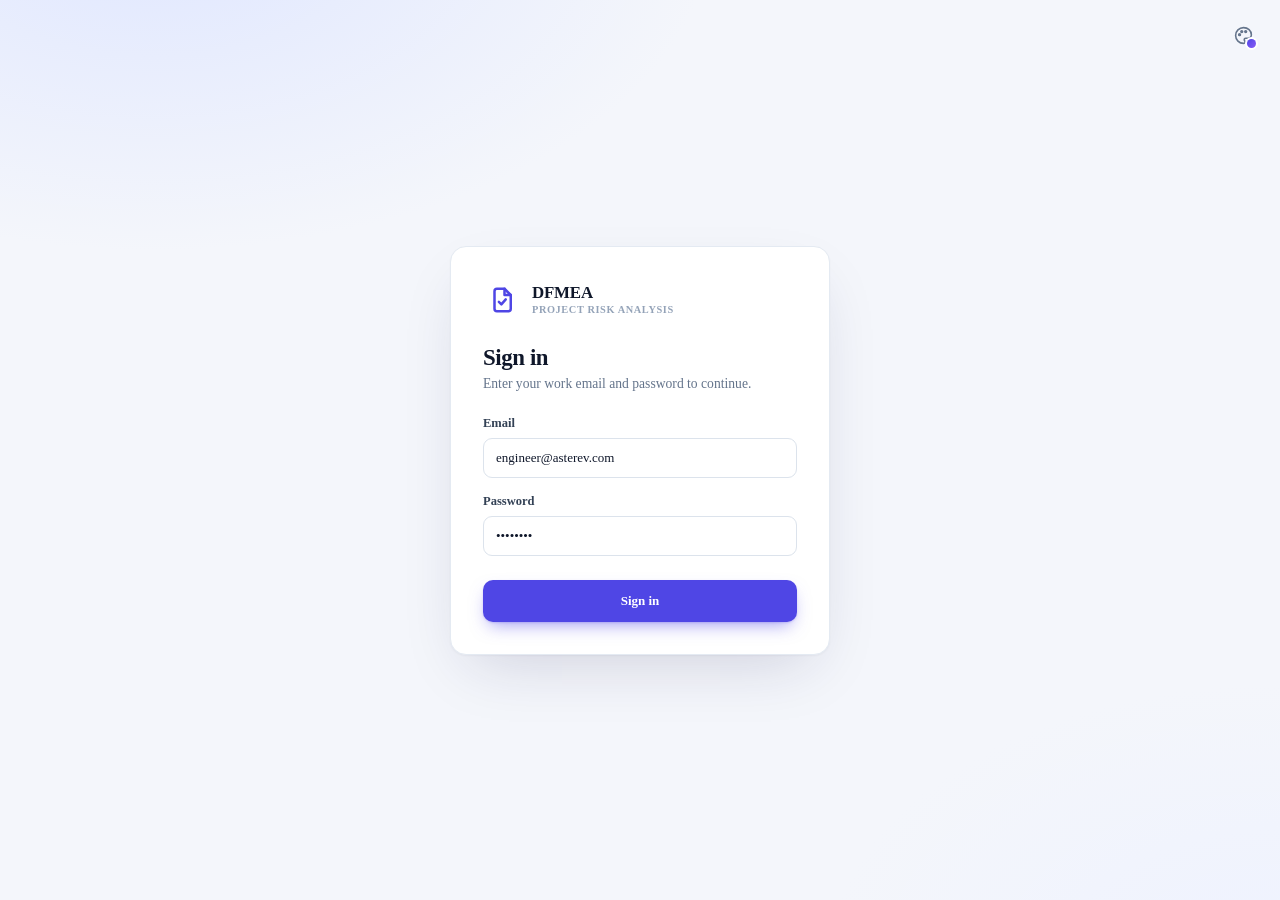
==== docs/index.html @ 7283a775 "Refactor table-tools.js to accommodate scrolling tables; add req-defaults.js for default requirement" ====
<!doctype html><html><head><meta charset="utf-8"><script src="js/theme.js"></script>
<script>
// Auth guard: this dashboard is only reachable once logged in (see
// login.html). Runs synchronously, before anything else, so a logged-out
// visitor is sent to the login page immediately instead of seeing the
// dashboard flash on screen first.
(function(){
  try{
    var auth = JSON.parse(localStorage.getItem("dfmeaAuth") || "null");
    if(!auth || !auth.loggedIn) window.location.replace("login.html");
  }catch(error){ window.location.replace("login.html"); }
})();
</script>
<script src="vendor/exceljs.min.js"></script><link rel="stylesheet" href="css/style.css"></head><body><div class="app">

<div class="side">
  <div class="brand"><div class="logo"><svg width="18" height="18" viewBox="0 0 24 24" fill="none" stroke="currentColor" stroke-width="2" stroke-linecap="round" stroke-linejoin="round"><path d="M8 3h6l5 5v11a2 2 0 0 1-2 2H8a2 2 0 0 1-2-2V5a2 2 0 0 1 2-2z"/><path d="M14 3v5h5"/><path d="M9.5 13.5l2 2 3.5-4"/></svg></div>
    <div><div class="bn">DFMEA</div><div class="bs">PROJECT RISK ANALYSIS</div></div></div>
  <div class="nav" id="navUploadData"><span class="ni"><svg class="ic" width="17" height="17" viewBox="0 0 24 24" fill="none" stroke="currentColor" stroke-width="1.7" stroke-linecap="round" stroke-linejoin="round"><path d="M21 15v4a2 2 0 0 1-2 2H5a2 2 0 0 1-2-2v-4"/><path d="M7 10l5-5 5 5M12 5v12"/></svg></span>Legacy DFMEA</div><div class="nav" id="navReqSpecs"><span class="ni"><svg class="ic" width="17" height="17" viewBox="0 0 24 24" fill="none" stroke="currentColor" stroke-width="1.7" stroke-linecap="round" stroke-linejoin="round"><rect x="9" y="2" width="6" height="4" rx="1"/><path d="M9 4H6a2 2 0 0 0-2 2v14a2 2 0 0 0 2 2h12a2 2 0 0 0 2-2V6a2 2 0 0 0-2-2h-3"/><path d="M9 12l2 2 4-4"/></svg></span>Design Requirements</div><div class="nav" id="navDfmea"><span class="ni"><svg class="ic" width="17" height="17" viewBox="0 0 24 24" fill="none" stroke="currentColor" stroke-width="1.7" stroke-linecap="round" stroke-linejoin="round"><rect x="3" y="3" width="7" height="7"/><rect x="14" y="3" width="7" height="7"/><rect x="3" y="14" width="7" height="7"/><rect x="14" y="14" width="7" height="7"/></svg></span>Projects</div><div class="subnav on"><svg class="ic" width="13" height="13" viewBox="0 0 24 24" fill="none" stroke="currentColor" stroke-width="1.7" stroke-linecap="round" stroke-linejoin="round"><path d="M14 3H7a2 2 0 0 0-2 2v14a2 2 0 0 0 2 2h10a2 2 0 0 0 2-2V8z"/><path d="M14 3v5h5"/></svg><span>TAK50</span></div>
  <div class="sfoot" id="sfootUser" data-tip="Signed in as D. Whitaker"><div class="av">DW</div>
    <div><div class="un">D. Whitaker</div><div class="ur">Lead Design Engineer</div></div>
    <span class="coll" id="logoutBtn" data-tip="Log out"><svg class="ic" width="16" height="16" viewBox="0 0 24 24" fill="none" stroke="currentColor" stroke-width="1.7" stroke-linecap="round" stroke-linejoin="round"><path d="M9 21H5a2 2 0 0 1-2-2V5a2 2 0 0 1 2-2h4"/><path d="M16 17l5-5-5-5"/><path d="M21 12H9"/></svg></span></div>
</div>

<div class="main">
  <div class="top">
    <div>
      <div class="crumb">347352010pdp000_01 &rsaquo; Crimp DFMEA &rsaquo;
        <b>Risk Analysis</b></div>
      <div class="ttl">Crimp Contact Resistance
        <span class="stat">DFMEA</span></div>
    </div>
    <div class="srch"><svg class="ic" width="15" height="15" viewBox="0 0 24 24" fill="none" stroke="currentColor" stroke-width="1.7" stroke-linecap="round" stroke-linejoin="round"><circle cx="11" cy="11" r="7"/><path d="M21 21l-4-4"/></svg><span>Search failure modes, causes, controls</span></div>
    <div class="btn acc" data-tip="Export this document as PDF, Excel or a PPAP submission pack."><svg class="ic" width="15" height="15" viewBox="0 0 24 24" fill="none" stroke="currentColor" stroke-width="1.7" stroke-linecap="round" stroke-linejoin="round"><path d="M21 15v4a2 2 0 0 1-2 2H5a2 2 0 0 1-2-2v-4"/><path d="M7 10l5 5 5-5M12 15V3"/></svg> Export <svg class="ic" width="13" height="13" viewBox="0 0 24 24" fill="none" stroke="currentColor" stroke-width="1.7" stroke-linecap="round" stroke-linejoin="round"><path d="M6 9l6 6 6-6"/></svg></div>
    <div class="btn" data-tip="Share this document with someone else on the team."><svg class="ic" width="15" height="15" viewBox="0 0 24 24" fill="none" stroke="currentColor" stroke-width="1.7" stroke-linecap="round" stroke-linejoin="round"><circle cx="18" cy="5" r="3"/><circle cx="6" cy="12" r="3"/><circle cx="18" cy="19" r="3"/><path d="M8.6 13.5l6.8 4M15.4 6.5l-6.8 4"/></svg> Share</div>
  </div>
  <div class="tabs"><div class="tab " data-tip="A summary view of this DFMEA document.">Overview</div><div class="tab on" data-tip="The current view: the failure chain, the cause tree and the full worksheet for this function.">Risk Analysis</div><div class="tab " data-tip="How this failure mode connects to others in the product.">Failure Network</div><div class="tab " data-tip="Prevention and detection controls, and the tests that verify them.">Controls &amp; Verification</div><div class="tab " data-tip="Recommended actions raised against this document, with owners and dates.">Actions</div><div class="tab " data-tip="Every past revision of this document and what changed.">Revision History</div></div>

  <div class="content">

    <div class="seclab"><span class="secn">1</span>Product and risk breakdown</div>
    <div class="card" style="margin-bottom:14px">
      <div class="chd">
        <div><h3><svg class="ic" width="16" height="16" viewBox="0 0 24 24" fill="none" stroke="currentColor" stroke-width="1.7" stroke-linecap="round" stroke-linejoin="round"><rect x="3" y="3" width="6" height="5" rx="1"/><rect x="15" y="9" width="6" height="5" rx="1"/><rect x="15" y="16" width="6" height="5" rx="1"/><path d="M6 8v7a2 2 0 0 0 2 2h7M9 11.5h6"/></svg> Product and risk breakdown</h3>
          <div class="sm">The complete chain, left to right: function, failure mode,
            and every populated cause level. <b><span id="treeTbdSummary">93 paths end in TBD</span></b>.
            <span id="treeControlSummary">No current controls are recorded in this DFMEA.</span></div></div>
        <div class="xps">
          <div class="xp" data-tip="Add a new cause node under the one you have selected."><svg class="ic" width="13" height="13" viewBox="0 0 24 24" fill="none" stroke="currentColor" stroke-width="1.7" stroke-linecap="round" stroke-linejoin="round"><path d="M12 5v14M5 12h14"/></svg> Add child</div>
          <div class="xp" data-tip="Expand every collapsed branch in the diagram."><svg class="ic" width="13" height="13" viewBox="0 0 24 24" fill="none" stroke="currentColor" stroke-width="1.7" stroke-linecap="round" stroke-linejoin="round"><circle cx="5" cy="6" r="2.5"/><circle cx="19" cy="6" r="2.5"/><circle cx="12" cy="18" r="2.5"/><path d="M7 7.5l4 8M17 7.5l-4 8M7.5 6h9"/></svg> Expand all</div>
          <button type="button" class="xp ghost" id="treeUndoBtn" disabled data-tip="Undo the last cause you added or linked."><svg class="ic" width="13" height="13" viewBox="0 0 24 24" fill="none" stroke="currentColor" stroke-width="1.7" stroke-linecap="round" stroke-linejoin="round"><path d="M3 7v6h6M3 13a9 9 0 1 0 3-6.7L3 9"/></svg> Undo</button>
          <button type="button" class="xp ghost" id="treeSnapshotBtn" data-tip="Save the current diagram as a reference point, so you can compare later changes against it."><svg class="ic" width="13" height="13" viewBox="0 0 24 24" fill="none" stroke="currentColor" stroke-width="1.7" stroke-linecap="round" stroke-linejoin="round"><circle cx="12" cy="13" r="7"/><path d="M9 3h6l1.5 3h-9z"/><circle cx="12" cy="13" r="2.5"/></svg> Snapshot</button>
          <button type="button" class="xp ghost" id="treeCompareBtn" disabled data-tip="Highlight every cause added since your last snapshot."><svg class="ic" width="13" height="13" viewBox="0 0 24 24" fill="none" stroke="currentColor" stroke-width="1.7" stroke-linecap="round" stroke-linejoin="round"><path d="M9 3v18M15 3v18M4 8h5M15 8h5M4 16h5M15 16h5"/></svg> Compare</button>
          <div class="xp ghost" data-tip="Download this diagram as a standalone SVG file."><svg class="ic" width="13" height="13" viewBox="0 0 24 24" fill="none" stroke="currentColor" stroke-width="1.7" stroke-linecap="round" stroke-linejoin="round"><path d="M21 15v4a2 2 0 0 1-2 2H5a2 2 0 0 1-2-2v-4"/><path d="M7 10l5 5 5-5M12 15V3"/></svg> Export SVG</div><div class="xp acc2" id="treeOpenBtn" data-tip="Open the full diagram, large and zoomable."><svg class="ic" width="13" height="13" viewBox="0 0 24 24" fill="none" stroke="currentColor" stroke-width="1.9" stroke-linecap="round" stroke-linejoin="round"><path d="M15 3h6v6M9 21H3v-6M21 3l-7 7M3 21l7-7"/></svg> Open full view</div></div>
      </div>
      <div class="risk-context" role="group" aria-label="Function and failure summary">
        <div class="risk-field"><span>Function</span><strong id="summaryFunction">Crimp Contact Resistance</strong></div>
        <div class="risk-field"><span>Acceptance criteria</span><strong id="summaryCriteria">&lt;0.55mOhm</strong></div>
        <div class="risk-field"><span>Failure mode</span><strong id="summaryFailure">Missing or Degraded Function</strong></div>
        <div class="risk-field"><span>Effect</span><strong id="summaryEffect">Affects safe vehicle operation with warning.</strong></div>
      </div>
      <div class="pad">
        <div class="node-legend" data-node-legend></div>
        <div class="treewrap" id="treeWrap">
          <div class="treemodalbar">
            <div class="tzoom" style="margin-right:22px">
              <button type="button" id="tZoomOut" data-tip="Zoom out">&minus;</button>
              <span id="tZoomLabel">100%</span>
              <button type="button" id="tZoomIn" data-tip="Zoom in">+</button>
              <button type="button" id="tZoomReset" data-tip="Fit the whole diagram to the window">Fit</button>
            </div>
            <div class="tzoom">
              <button type="button" id="treeSnapshotBtn2" data-tip="Save the current diagram as a reference point, so you can compare later changes against it.">Snapshot</button>
              <button type="button" id="treeCompareBtn2" disabled data-tip="Highlight every cause added since your last snapshot.">Compare</button>
            </div>
            <label class="tsearch"><svg class="ic" width="14" height="14" viewBox="0 0 24 24" fill="none" stroke="currentColor" stroke-width="1.7" stroke-linecap="round" stroke-linejoin="round" aria-hidden="true"><circle cx="11" cy="11" r="7"/><path d="M21 21l-4-4"/></svg><input type="search" id="treeSearch" placeholder="Search the diagram" autocomplete="off" aria-label="Search the diagram"><span id="treeSearchCount"></span><button type="button" id="treeSearchPrev" aria-label="Previous match">&lsaquo;</button><button type="button" id="treeSearchNext" aria-label="Next match">&rsaquo;</button></label>
            <button type="button" id="treeCloseBtn" data-tip="Close (Esc)">
              <svg class="ic" width="14" height="14" viewBox="0 0 24 24" fill="none" stroke="currentColor" stroke-width="1.9" stroke-linecap="round" stroke-linejoin="round"><path d="M18 6L6 18M6 6l12 12"/></svg>
              Close
            </button>
            <div class="node-legend" data-node-legend></div>
          </div>
          <div class="treeoverlay" id="treeOverlay" data-tip="Click to open the full diagram: pan, scroll and zoom.">
            <div class="treeoverlay-badge">
              <svg class="ic" width="14" height="14" viewBox="0 0 24 24" fill="none" stroke="currentColor" stroke-width="1.9" stroke-linecap="round" stroke-linejoin="round"><path d="M15 3h6v6M9 21H3v-6M21 3l-7 7M3 21l7-7"/></svg>
              Click to explore &middot; <span id="treeSummary">390 causes across 177 paths</span> &middot; scroll and zoom inside
            </div>
          </div>
          <div class="treezoom" id="treeZoom"><svg viewBox="0 0 3780 14520" width="3780" height="14520"><defs><marker id="ah" viewBox="0 0 10 10" refX="9" refY="5" markerWidth="6" markerHeight="6" orient="auto"><path d="M0,0 L10,5 L0,10 z" fill="#94A3B8"/></marker><marker id="ab" viewBox="0 0 10 10" refX="9" refY="5" markerWidth="6" markerHeight="6" orient="auto"><path d="M0,0 L10,5 L0,10 z" fill="#4F46E5"/></marker><filter id="nodeShadow" x="-30%" y="-30%" width="160%" height="160%"><feDropShadow dx="0" dy="2" stdDeviation="3.2" flood-color="#0F172A" flood-opacity=".16"/></filter><filter id="nodeShadowHover" x="-30%" y="-30%" width="160%" height="160%"><feDropShadow dx="0" dy="5" stdDeviation="7" flood-color="#0F172A" flood-opacity=".24"/></filter></defs><style>
.nl{font:700 8.4px Cambria, "Cambria Math", Georgia, "Times New Roman", serif;letter-spacing:.6px}
.nb{font:11px Cambria, "Cambria Math", Georgia, "Times New Roman", serif;fill:#334155}
.bv{font:700 18px Cambria, 'Cambria Math', Georgia, 'Times New Roman', serif;text-anchor:middle}
.bl{font:700 8.5px Cambria, "Cambria Math", Georgia, "Times New Roman", serif;text-anchor:middle;letter-spacing:1px;opacity:.85}
.cap{font:9px Cambria, "Cambria Math", Georgia, "Times New Roman", serif;fill:#94A3B8;text-anchor:middle}
.lane{font:800 15px Cambria, "Cambria Math", Georgia, "Times New Roman", serif;fill:#A8B4C4;letter-spacing:1px;
 transform:translateY(-16px)}
.lane-doc{fill:#475569}
.lane-fm{fill:#D97706}
.lane-t1{fill:#B45309}
.lane-t2{fill:#C2410C}
.lane-t3{fill:#6D28D9}
.lane-t4{fill:#BE123C}
.mn{font:600 10px Cambria, "Cambria Math", Georgia, "Times New Roman", serif;fill:#1E293B}
.ms{font:9px Cambria, "Cambria Math", Georgia, "Times New Roman", serif;fill:#94A3B8}
.mid{font:700 8.6px Cambria, 'Cambria Math', Georgia, 'Times New Roman', serif;fill:#64748B}
.sod{font:8.8px Cambria, 'Cambria Math', Georgia, 'Times New Roman', serif;fill:#8595A8}
.apn{font:700 9.5px Cambria, "Cambria Math", Georgia, "Times New Roman", serif;text-anchor:middle}
.apc{font:700 16px Cambria, 'Cambria Math', Georgia, 'Times New Roman', serif;text-anchor:middle}
.aps{font:8px Cambria, "Cambria Math", Georgia, "Times New Roman", serif;text-anchor:middle;opacity:.8}
.eqt{font:700 12.5px Cambria, 'Cambria Math', Georgia, 'Times New Roman', serif;fill:#1E1B4B}
.eqs{font:9.4px Cambria, "Cambria Math", Georgia, "Times New Roman", serif;fill:var(--p500)}
.eql{font:700 8.6px Cambria, "Cambria Math", Georgia, "Times New Roman", serif;fill:var(--p500);letter-spacing:1px}

.ttag{font:700 8.4px Cambria, "Cambria Math", Georgia, "Times New Roman", serif;letter-spacing:.8px}
.tid{font:700 8.4px Cambria, 'Cambria Math', Georgia, 'Times New Roman', serif;fill:#94A3B8;text-anchor:end}
.ttl2{font:600 10.3px Cambria, "Cambria Math", Georgia, "Times New Roman", serif;fill:#0F172A}
.tsub{font:9.5px Cambria, 'Cambria Math', Georgia, 'Times New Roman', serif;fill:#94A3B8}
.tbadge{font:700 7.6px Cambria, "Cambria Math", Georgia, "Times New Roman", serif;text-anchor:middle;letter-spacing:.4px}
.tcol{font:8.8px Cambria, "Cambria Math", Georgia, "Times New Roman", serif;fill:#94A3B8}

/* premium node polish: rounder cards, soft real shadows (feDropShadow,
   not the old opacity:0 placeholder rect that rendered nothing), pill
   accent bar, bolder title hierarchy, and a friendlier "+" control. */
.hitbox>rect:nth-of-type(1){display:none}
.hitbox>rect:nth-of-type(2){rx:14;stroke-width:1.1;filter:url(#nodeShadow);transition:filter .15s ease}
/* A little more breathing room per card. Only the original 64 baked
   nodes need the extra width added here (local ones already render at
   their own slightly larger size, see renderLocalNode); their "+"
   button sits at the old fixed right edge, so it gets nudged out by the
   same amount to land back on the new edge instead of inside the card. */
/* Card width is capped by the fixed 256px lane grid the original 64
   nodes are laid out on: every pixel added to the card eats directly
   into the "+" button's gap, and the button (17px across) needs real
   room either side of it before the two neighbouring cards read as
   "touching". 230px (the original size) is close to the practical
   ceiling for that grid without a full coordinate regeneration of all
   64 nodes' positions -- left at the original width for that reason. */
/* At the small closed-preview scale (42%), the pale card fills and thin
   1.1px borders shrink to the point they barely register -- a node can
   read as "just floating text with no box". Full modal view stays as
   designed; only the tiny preview gets thicker, more visible borders. */
.treewrap:not(.open) .hitbox>rect:nth-of-type(2){stroke-width:2.4;filter:none}
.treewrap:not(.open) .hitbox>rect:nth-of-type(3){width:6px}
.hitbox>rect:nth-of-type(3){rx:2.5;transform-box:fill-box;transform-origin:center;transform:scaleY(.84)}
.hitbox:hover>rect:nth-of-type(2){filter:url(#nodeShadowHover)}
.ttl2{font:700 11.7px Cambria, "Cambria Math", Georgia, "Times New Roman", serif;letter-spacing:.1px}
.ttag{letter-spacing:.9px;opacity:.95}
.tsub{opacity:.8}
.tag-pill{pointer-events:none}
.pl circle{transition:fill .12s ease,filter .12s ease}
.pl:hover circle{filter:drop-shadow(0 3px 6px rgba(15,23,42,.22))}
path[data-local-parent-link],path[data-local-cause-link]{stroke-linecap:round}
#treeContent>path{stroke-linecap:round;opacity:.85}
.hitbox{cursor:help}
</style><text x="8" y="12" class="lane lane-doc">DFMEA DOCUMENT</text><text x="200" y="12" class="lane lane-doc">FUNCTION</text><text x="430" y="12" class="lane lane-fm">FAILURE MODE</text><text x="720" y="12" class="lane lane-t1">FAILURE CAUSE &#183; LEVEL 1</text><text x="976" y="12" class="lane lane-t1">LEVEL 2</text><text x="1232" y="12" class="lane lane-t1">LEVEL 3</text><text x="1488" y="12" class="lane lane-t2">LEVEL 4</text><text x="1744" y="12" class="lane lane-t2">LEVEL 5</text><text x="2000" y="12" class="lane lane-t2">LEVEL 6</text><text x="2256" y="12" class="lane lane-t3">LEVEL 7</text><text x="2512" y="12" class="lane lane-t3">LEVEL 8</text><text x="2768" y="12" class="lane lane-t3">LEVEL 9</text><text x="3024" y="12" class="lane lane-t4">LEVEL 10</text><text x="3280" y="12" class="lane lane-t4">LEVEL 11</text><text x="3536" y="12" class="lane lane-t4">LEVEL 12 &#183; ROOT</text><path d="M176,46.0 C188.0,46.0 188.0,46.0 200,46.0" fill="none" stroke="#C7D2FE" stroke-width="1.9"/><path d="M400,46.0 C415.0,46.0 415.0,46.0 430,46.0" fill="none" stroke="#FBBF24" stroke-width="1.5"/><path d="M176,46.0 C188.0,46.0 188.0,10788.0 200,10788.0" fill="none" stroke="#C7D2FE" stroke-width="1.9"/><path d="M400,10788.0 C415.0,10788.0 415.0,10788.0 430,10788.0" fill="none" stroke="#FBBF24" stroke-width="1.5"/><path d="M176,46.0 C188.0,46.0 188.0,11608.0 200,11608.0" fill="none" stroke="#C7D2FE" stroke-width="1.9"/><path d="M400,11608.0 C415.0,11608.0 415.0,11608.0 430,11608.0" fill="none" stroke="#FBBF24" stroke-width="1.5"/><path d="M176,46.0 C188.0,46.0 188.0,12182.0 200,12182.0" fill="none" stroke="#C7D2FE" stroke-width="1.9"/><path d="M400,12182.0 C415.0,12182.0 415.0,12182.0 430,12182.0" fill="none" stroke="#FBBF24" stroke-width="1.5"/><path d="M176,46.0 C188.0,46.0 188.0,12674.0 200,12674.0" fill="none" stroke="#C7D2FE" stroke-width="1.9"/><path d="M400,12674.0 C415.0,12674.0 415.0,12674.0 430,12674.0" fill="none" stroke="#FBBF24" stroke-width="1.5"/><path d="M176,46.0 C188.0,46.0 188.0,14068.0 200,14068.0" fill="none" stroke="#C7D2FE" stroke-width="1.9"/><path d="M400,14068.0 C415.0,14068.0 415.0,14068.0 430,14068.0" fill="none" stroke="#FBBF24" stroke-width="1.5"/><g data-tip="DFMEA document 347352010pdp000_01. The whole analysis: 6 functions, 6 failure modes." class="hitbox"><rect x="6" y="16.0" width="172" height="60" rx="10" fill="#000" opacity="0"/><rect x="8" y="18.0" width="168" height="56" rx="9" fill="#EEF2FF" stroke="#A5B4FC" stroke-width="1.5"/><rect x="8" y="18.0" width="4" height="56" rx="2" fill="#4338CA"/><text x="20" y="32.0" class="ttag" fill="#4338CA">DFMEA DOCUMENT</text><text x="164" y="32.0" class="tid"></text><text x="20" y="46.0" class="ttl2"><tspan x="20" dy="0">Crimp DFMEA</tspan></text><text x="20" y="67.0" class="tsub">6 functions, 6 failure modes</text></g><g class="pl"><circle cx="176" cy="46" r="8.5" fill="#fff" stroke="#A8B4C4" stroke-width="1.3"/><path d="M172,46 L180,46 M176,42 L176,50" stroke="#A8B4C4" stroke-width="1.6" stroke-linecap="round"/></g><g data-tip="Function: Crimp Contact Resistance. Acceptance criteria: &lt;0.55mOhm." class="hitbox"><rect x="198" y="17.0" width="204" height="58" rx="10" fill="#000" opacity="0"/><rect x="200" y="19.0" width="200" height="54" rx="9" fill="#F8FAFC" stroke="#CBD5E1" stroke-width="1.5"/><rect x="200" y="19.0" width="4" height="54" rx="2" fill="#475569"/><text x="212" y="33.0" class="ttag" fill="#475569">FUNCTION</text><text x="388" y="33.0" class="tid"></text><text x="212" y="47.0" class="ttl2"><tspan x="212" dy="0">Crimp Contact Resistance</tspan></text><text x="212" y="66.0" class="tsub">1 failure mode</text></g><g class="pl"><circle cx="400" cy="46" r="8.5" fill="#fff" stroke="#A8B4C4" stroke-width="1.3"/><path d="M396,46 L404,46 M400,42 L400,50" stroke="#A8B4C4" stroke-width="1.6" stroke-linecap="round"/></g><g data-tip="Function: Conductor Crimp Pull-Out Force. Acceptance criteria: varies by wire size." class="hitbox"><rect x="198" y="10759.0" width="204" height="58" rx="10" fill="#000" opacity="0"/><rect x="200" y="10761.0" width="200" height="54" rx="9" fill="#F8FAFC" stroke="#CBD5E1" stroke-width="1.5"/><rect x="200" y="10761.0" width="4" height="54" rx="2" fill="#475569"/><text x="212" y="10775.0" class="ttag" fill="#475569">FUNCTION</text><text x="388" y="10775.0" class="tid"></text><text x="212" y="10789.0" class="ttl2"><tspan x="212" dy="0">Conductor Crimp Pull-Out Force</tspan></text><text x="212" y="10808.0" class="tsub">1 failure mode</text></g><g class="pl"><circle cx="400" cy="10788" r="8.5" fill="#fff" stroke="#A8B4C4" stroke-width="1.3"/><path d="M396,10788 L404,10788 M400,10784 L400,10792" stroke="#A8B4C4" stroke-width="1.6" stroke-linecap="round"/></g><g data-tip="Function: Terminal Bend Resistance. Acceptance criteria: varies by terminal size." class="hitbox"><rect x="198" y="11579.0" width="204" height="58" rx="10" fill="#000" opacity="0"/><rect x="200" y="11581.0" width="200" height="54" rx="9" fill="#F8FAFC" stroke="#CBD5E1" stroke-width="1.5"/><rect x="200" y="11581.0" width="4" height="54" rx="2" fill="#475569"/><text x="212" y="11595.0" class="ttag" fill="#475569">FUNCTION</text><text x="388" y="11595.0" class="tid"></text><text x="212" y="11609.0" class="ttl2"><tspan x="212" dy="0">Terminal Bend Resistance</tspan></text><text x="212" y="11628.0" class="tsub">1 failure mode</text></g><g class="pl"><circle cx="400" cy="11608" r="8.5" fill="#fff" stroke="#A8B4C4" stroke-width="1.3"/><path d="M396,11608 L404,11608 M400,11604 L400,11612" stroke="#A8B4C4" stroke-width="1.6" stroke-linecap="round"/></g><g data-tip="Function: Create a serviceable sealed interface. Acceptance criteria: No damage to the cable seal sealing surfaces." class="hitbox"><rect x="198" y="12153.0" width="204" height="58" rx="10" fill="#000" opacity="0"/><rect x="200" y="12155.0" width="200" height="54" rx="9" fill="#F8FAFC" stroke="#CBD5E1" stroke-width="1.5"/><rect x="200" y="12155.0" width="4" height="54" rx="2" fill="#475569"/><text x="212" y="12169.0" class="ttag" fill="#475569">FUNCTION</text><text x="388" y="12169.0" class="tid"></text><text x="212" y="12183.0" class="ttl2"><tspan x="212" dy="0">Create a serviceable sealed</tspan><tspan x="212" dy="11">interface</tspan></text><text x="212" y="12202.0" class="tsub">1 failure mode</text></g><g class="pl"><circle cx="400" cy="12182" r="8.5" fill="#fff" stroke="#A8B4C4" stroke-width="1.3"/><path d="M396,12182 L404,12182 M400,12178 L400,12186" stroke="#A8B4C4" stroke-width="1.6" stroke-linecap="round"/></g><g data-tip="Function: the sheet leaves the function cell empty; its acceptance criteria read &quot;Cable Seal Retention Force &gt;10N&quot;." class="hitbox"><rect x="198" y="12645.0" width="204" height="58" rx="10" fill="#000" opacity="0"/><rect x="200" y="12647.0" width="200" height="54" rx="9" fill="#F8FAFC" stroke="#CBD5E1" stroke-width="1.5"/><rect x="200" y="12647.0" width="4" height="54" rx="2" fill="#475569"/><text x="212" y="12661.0" class="ttag" fill="#475569">FUNCTION</text><text x="388" y="12661.0" class="tid"></text><text x="212" y="12675.0" class="ttl2"><tspan x="212" dy="0">Cable Seal Retention Force &gt;10N</tspan></text><text x="212" y="12694.0" class="tsub">1 failure mode</text></g><g class="pl"><circle cx="400" cy="12674" r="8.5" fill="#fff" stroke="#A8B4C4" stroke-width="1.3"/><path d="M396,12674 L404,12674 M400,12670 L400,12678" stroke="#A8B4C4" stroke-width="1.6" stroke-linecap="round"/></g><g data-tip="Function: the sheet leaves the function cell empty; its acceptance criteria read &quot;Only minor damage to the cable seal neck acceptable&quot;." class="hitbox"><rect x="198" y="14039.0" width="204" height="58" rx="10" fill="#000" opacity="0"/><rect x="200" y="14041.0" width="200" height="54" rx="9" fill="#F8FAFC" stroke="#CBD5E1" stroke-width="1.5"/><rect x="200" y="14041.0" width="4" height="54" rx="2" fill="#475569"/><text x="212" y="14055.0" class="ttag" fill="#475569">FUNCTION</text><text x="388" y="14055.0" class="tid"></text><text x="212" y="14069.0" class="ttl2"><tspan x="212" dy="0">Only minor damage to the cable</tspan><tspan x="212" dy="11">seal neck acceptable</tspan></text><text x="212" y="14088.0" class="tsub">1 failure mode</text></g><g class="pl"><circle cx="400" cy="14068" r="8.5" fill="#fff" stroke="#A8B4C4" stroke-width="1.3"/><path d="M396,14068 L404,14068 M400,14064 L400,14072" stroke="#A8B4C4" stroke-width="1.6" stroke-linecap="round"/></g><g data-tip="Failure mode: Missing or Degraded Function. Effect: Affects safe vehicle operation with warning. Severity 9." class="hitbox" data-fn="Crimp Contact Resistance"><rect x="428" y="16.0" width="248" height="60" rx="10" fill="#000" opacity="0"/><rect x="430" y="18.0" width="244" height="56" rx="9" fill="#fff" stroke="#FBBF24" stroke-width="1.5"/><rect x="430" y="18.0" width="4" height="56" rx="2" fill="#D97706"/><text x="442" y="32.0" class="ttag" fill="#D97706">FAILURE MODE</text><text x="662" y="32.0" class="tid"></text><text x="442" y="46.0" class="ttl2"><tspan x="442" dy="0">Missing or Degraded Function</tspan></text><text x="442" y="67.0" class="tsub">Severity 9</text></g><g class="pl"><circle cx="674" cy="46" r="8.5" fill="#fff" stroke="#A8B4C4" stroke-width="1.3"/><path d="M670,46 L678,46 M674,42 L674,50" stroke="#A8B4C4" stroke-width="1.6" stroke-linecap="round"/></g><g data-tip="Failure mode: Missing or Degraded Function. Effect: Affects safe vehicle operation with warning." class="hitbox" data-fn="Conductor Crimp Pull-Out Force"><rect x="428" y="10758.0" width="248" height="60" rx="10" fill="#000" opacity="0"/><rect x="430" y="10760.0" width="244" height="56" rx="9" fill="#fff" stroke="#FBBF24" stroke-width="1.5"/><rect x="430" y="10760.0" width="4" height="56" rx="2" fill="#D97706"/><text x="442" y="10774.0" class="ttag" fill="#D97706">FAILURE MODE</text><text x="662" y="10774.0" class="tid"></text><text x="442" y="10788.0" class="ttl2"><tspan x="442" dy="0">Missing or Degraded Function</tspan></text></g><g class="pl"><circle cx="674" cy="10788" r="8.5" fill="#fff" stroke="#A8B4C4" stroke-width="1.3"/><path d="M670,10788 L678,10788 M674,10784 L674,10792" stroke="#A8B4C4" stroke-width="1.6" stroke-linecap="round"/></g><g data-tip="Failure mode: Missing or Degraded Function. Effect: Affects safe vehicle operation with warning." class="hitbox" data-fn="Terminal Bend Resistance"><rect x="428" y="11578.0" width="248" height="60" rx="10" fill="#000" opacity="0"/><rect x="430" y="11580.0" width="244" height="56" rx="9" fill="#fff" stroke="#FBBF24" stroke-width="1.5"/><rect x="430" y="11580.0" width="4" height="56" rx="2" fill="#D97706"/><text x="442" y="11594.0" class="ttag" fill="#D97706">FAILURE MODE</text><text x="662" y="11594.0" class="tid"></text><text x="442" y="11608.0" class="ttl2"><tspan x="442" dy="0">Missing or Degraded Function</tspan></text></g><g class="pl"><circle cx="674" cy="11608" r="8.5" fill="#fff" stroke="#A8B4C4" stroke-width="1.3"/><path d="M670,11608 L678,11608 M674,11604 L674,11612" stroke="#A8B4C4" stroke-width="1.6" stroke-linecap="round"/></g><g data-tip="Failure mode: Missing or Degraded Function. Effect: Affects safe vehicle operation with warning." class="hitbox" data-fn="Create a serviceable sealed interface"><rect x="428" y="12152.0" width="248" height="60" rx="10" fill="#000" opacity="0"/><rect x="430" y="12154.0" width="244" height="56" rx="9" fill="#fff" stroke="#FBBF24" stroke-width="1.5"/><rect x="430" y="12154.0" width="4" height="56" rx="2" fill="#D97706"/><text x="442" y="12168.0" class="ttag" fill="#D97706">FAILURE MODE</text><text x="662" y="12168.0" class="tid"></text><text x="442" y="12182.0" class="ttl2"><tspan x="442" dy="0">Missing or Degraded Function</tspan></text></g><g class="pl"><circle cx="674" cy="12182" r="8.5" fill="#fff" stroke="#A8B4C4" stroke-width="1.3"/><path d="M670,12182 L678,12182 M674,12178 L674,12186" stroke="#A8B4C4" stroke-width="1.6" stroke-linecap="round"/></g><g data-tip="Failure mode: Missing or Degraded Function. Effect: Affects safe vehicle operation with warning." class="hitbox" data-fn="Cable Seal Retention Force &gt;10N"><rect x="428" y="12644.0" width="248" height="60" rx="10" fill="#000" opacity="0"/><rect x="430" y="12646.0" width="244" height="56" rx="9" fill="#fff" stroke="#FBBF24" stroke-width="1.5"/><rect x="430" y="12646.0" width="4" height="56" rx="2" fill="#D97706"/><text x="442" y="12660.0" class="ttag" fill="#D97706">FAILURE MODE</text><text x="662" y="12660.0" class="tid"></text><text x="442" y="12674.0" class="ttl2"><tspan x="442" dy="0">Missing or Degraded Function</tspan></text></g><g class="pl"><circle cx="674" cy="12674" r="8.5" fill="#fff" stroke="#A8B4C4" stroke-width="1.3"/><path d="M670,12674 L678,12674 M674,12670 L674,12678" stroke="#A8B4C4" stroke-width="1.6" stroke-linecap="round"/></g><g data-tip="Failure mode: Missing or Degraded Function. Effect: Affects safe vehicle operation with warning." class="hitbox" data-fn="Only minor damage to the cable seal neck acceptable"><rect x="428" y="14038.0" width="248" height="60" rx="10" fill="#000" opacity="0"/><rect x="430" y="14040.0" width="244" height="56" rx="9" fill="#fff" stroke="#FBBF24" stroke-width="1.5"/><rect x="430" y="14040.0" width="4" height="56" rx="2" fill="#D97706"/><text x="442" y="14054.0" class="ttag" fill="#D97706">FAILURE MODE</text><text x="662" y="14054.0" class="tid"></text><text x="442" y="14068.0" class="ttl2"><tspan x="442" dy="0">Missing or Degraded Function</tspan></text></g><g class="pl"><circle cx="674" cy="14068" r="8.5" fill="#fff" stroke="#A8B4C4" stroke-width="1.3"/><path d="M670,14068 L678,14068 M674,14064 L674,14072" stroke="#A8B4C4" stroke-width="1.6" stroke-linecap="round"/></g><path d="M674,46.0 C697.0,46.0 697.0,46.0 720,46.0" fill="none" stroke="#F59E0B" stroke-width="1.6"/><path d="M674,46.0 C697.0,46.0 697.0,9558.0 720,9558.0" fill="none" stroke="#F59E0B" stroke-width="1.6"/><path d="M674,46.0 C697.0,46.0 697.0,10542.0 720,10542.0" fill="none" stroke="#F59E0B" stroke-width="1.6"/><path d="M674,10788.0 C697.0,10788.0 697.0,10788.0 720,10788.0" fill="none" stroke="#F59E0B" stroke-width="1.6"/><path d="M674,11608.0 C697.0,11608.0 697.0,11608.0 720,11608.0" fill="none" stroke="#F59E0B" stroke-width="1.6"/><path d="M674,12182.0 C697.0,12182.0 697.0,12182.0 720,12182.0" fill="none" stroke="#F59E0B" stroke-width="1.6"/><path d="M674,12182.0 C697.0,12182.0 697.0,12264.0 720,12264.0" fill="none" stroke="#F59E0B" stroke-width="1.6"/><path d="M674,12182.0 C697.0,12182.0 697.0,12510.0 720,12510.0" fill="none" stroke="#F59E0B" stroke-width="1.6"/><path d="M674,12674.0 C697.0,12674.0 697.0,12674.0 720,12674.0" fill="none" stroke="#F59E0B" stroke-width="1.6"/><path d="M674,12674.0 C697.0,12674.0 697.0,12756.0 720,12756.0" fill="none" stroke="#F59E0B" stroke-width="1.6"/><path d="M674,12674.0 C697.0,12674.0 697.0,13002.0 720,13002.0" fill="none" stroke="#F59E0B" stroke-width="1.6"/><path d="M674,12674.0 C697.0,12674.0 697.0,13166.0 720,13166.0" fill="none" stroke="#F59E0B" stroke-width="1.6"/><path d="M674,14068.0 C697.0,14068.0 697.0,14068.0 720,14068.0" fill="none" stroke="#F59E0B" stroke-width="1.6"/><g data-tip="Level 1 cause: Excessive wire strand to terminal interface resistance. Branches into 2 deeper causes at Level 2." class="hitbox" data-fm="1"><rect x="718" y="11.0" width="234" height="70" rx="10" fill="#000" opacity="0"/><rect x="720" y="13.0" width="230" height="66" rx="9" fill="#FFFAEB" stroke="#FCD34D" stroke-width="1.5"/><rect x="720" y="13.0" width="4" height="66" rx="2" fill="#B45309"/><text x="732" y="27.0" class="ttag" fill="#B45309">CAUSE &#183; L1</text><text x="938" y="27.0" class="tid"></text><text x="732" y="41.0" class="ttl2"><tspan x="732" dy="0">Excessive wire strand to terminal</tspan><tspan x="732" dy="11">interface resistance</tspan></text><text x="732" y="72.0" class="tsub">2 sub-causes</text></g><g class="pl"><circle cx="950" cy="46" r="8.5" fill="#fff" stroke="#A8B4C4" stroke-width="1.3"/><path d="M946,46 L954,46 M950,42 L950,50" stroke="#A8B4C4" stroke-width="1.6" stroke-linecap="round"/></g><path d="M950,46.0 C963.0,46.0 963.0,46.0 976,46.0" fill="none" stroke="#FDE68A" stroke-width="1.6"/><path d="M950,46.0 C963.0,46.0 963.0,8164.0 976,8164.0" fill="none" stroke="#FDE68A" stroke-width="1.6"/><g data-tip="Level 2 cause: Excessive film resistance. Branches into 3 deeper causes at Level 3." class="hitbox" data-fm="1"><rect x="974" y="11.0" width="234" height="70" rx="10" fill="#000" opacity="0"/><rect x="976" y="13.0" width="230" height="66" rx="9" fill="#FFFAEB" stroke="#FCD34D" stroke-width="1.5"/><rect x="976" y="13.0" width="4" height="66" rx="2" fill="#B45309"/><text x="988" y="27.0" class="ttag" fill="#B45309">CAUSE &#183; L2</text><text x="1194" y="27.0" class="tid"></text><text x="988" y="41.0" class="ttl2"><tspan x="988" dy="0">Excessive film resistance</tspan></text><text x="988" y="72.0" class="tsub">3 sub-causes</text></g><g class="pl"><circle cx="1206" cy="46" r="8.5" fill="#fff" stroke="#A8B4C4" stroke-width="1.3"/><path d="M1202,46 L1210,46 M1206,42 L1206,50" stroke="#A8B4C4" stroke-width="1.6" stroke-linecap="round"/></g><path d="M1206,46.0 C1219.0,46.0 1219.0,46.0 1232,46.0" fill="none" stroke="#FDE68A" stroke-width="1.6"/><path d="M1206,46.0 C1219.0,46.0 1219.0,4228.0 1232,4228.0" fill="none" stroke="#FDE68A" stroke-width="1.6"/><path d="M1206,46.0 C1219.0,46.0 1219.0,5622.0 1232,5622.0" fill="none" stroke="#FDE68A" stroke-width="1.6"/><g data-tip="Level 3 cause: Excessive Sn oxide resistance. Branches into 2 deeper causes at Level 4." class="hitbox" data-fm="1"><rect x="1230" y="11.0" width="234" height="70" rx="10" fill="#000" opacity="0"/><rect x="1232" y="13.0" width="230" height="66" rx="9" fill="#FFFAEB" stroke="#FCD34D" stroke-width="1.5"/><rect x="1232" y="13.0" width="4" height="66" rx="2" fill="#B45309"/><text x="1244" y="27.0" class="ttag" fill="#B45309">CAUSE &#183; L3</text><text x="1450" y="27.0" class="tid"></text><text x="1244" y="41.0" class="ttl2"><tspan x="1244" dy="0">Excessive Sn oxide resistance</tspan></text><text x="1244" y="72.0" class="tsub">2 sub-causes</text></g><g class="pl"><circle cx="1462" cy="46" r="8.5" fill="#fff" stroke="#A8B4C4" stroke-width="1.3"/><path d="M1458,46 L1466,46 M1462,42 L1462,50" stroke="#A8B4C4" stroke-width="1.6" stroke-linecap="round"/></g><path d="M1462,46.0 C1475.0,46.0 1475.0,46.0 1488,46.0" fill="none" stroke="#FED7AA" stroke-width="1.6"/><path d="M1462,46.0 C1475.0,46.0 1475.0,4146.0 1488,4146.0" fill="none" stroke="#FED7AA" stroke-width="1.6"/><g data-tip="Level 4 cause: Excessive oxide thickness. Branches into 2 deeper causes at Level 5." class="hitbox" data-fm="1"><rect x="1486" y="11.0" width="234" height="70" rx="10" fill="#000" opacity="0"/><rect x="1488" y="13.0" width="230" height="66" rx="9" fill="#FFF7ED" stroke="#FDBA74" stroke-width="1.5"/><rect x="1488" y="13.0" width="4" height="66" rx="2" fill="#C2410C"/><text x="1500" y="27.0" class="ttag" fill="#C2410C">CAUSE &#183; L4</text><text x="1706" y="27.0" class="tid"></text><text x="1500" y="41.0" class="ttl2"><tspan x="1500" dy="0">Excessive oxide thickness</tspan></text><text x="1500" y="72.0" class="tsub">2 sub-causes</text></g><g class="pl"><circle cx="1718" cy="46" r="8.5" fill="#fff" stroke="#A8B4C4" stroke-width="1.3"/><path d="M1714,46 L1722,46 M1718,42 L1718,50" stroke="#A8B4C4" stroke-width="1.6" stroke-linecap="round"/></g><path d="M1718,46.0 C1731.0,46.0 1731.0,46.0 1744,46.0" fill="none" stroke="#FED7AA" stroke-width="1.6"/><path d="M1718,46.0 C1731.0,46.0 1731.0,3982.0 1744,3982.0" fill="none" stroke="#FED7AA" stroke-width="1.6"/><g data-tip="Level 5 cause: Excessive post crimp oxide thickness. Branches into 2 deeper causes at Level 6." class="hitbox" data-fm="1"><rect x="1742" y="11.0" width="234" height="70" rx="10" fill="#000" opacity="0"/><rect x="1744" y="13.0" width="230" height="66" rx="9" fill="#FFF7ED" stroke="#FDBA74" stroke-width="1.5"/><rect x="1744" y="13.0" width="4" height="66" rx="2" fill="#C2410C"/><text x="1756" y="27.0" class="ttag" fill="#C2410C">CAUSE &#183; L5</text><text x="1962" y="27.0" class="tid"></text><text x="1756" y="41.0" class="ttl2"><tspan x="1756" dy="0">Excessive post crimp oxide thickness</tspan></text><text x="1756" y="72.0" class="tsub">2 sub-causes</text></g><g class="pl"><circle cx="1974" cy="46" r="8.5" fill="#fff" stroke="#A8B4C4" stroke-width="1.3"/><path d="M1970,46 L1978,46 M1974,42 L1974,50" stroke="#A8B4C4" stroke-width="1.6" stroke-linecap="round"/></g><path d="M1974,46.0 C1987.0,46.0 1987.0,46.0 2000,46.0" fill="none" stroke="#FED7AA" stroke-width="1.6"/><path d="M1974,46.0 C1987.0,46.0 1987.0,3162.0 2000,3162.0" fill="none" stroke="#FED7AA" stroke-width="1.6"/><g data-tip="Level 6 cause: Insufficient contact pressure. Branches into 8 deeper causes at Level 7." class="hitbox" data-fm="1"><rect x="1998" y="11.0" width="234" height="70" rx="10" fill="#000" opacity="0"/><rect x="2000" y="13.0" width="230" height="66" rx="9" fill="#FFF7ED" stroke="#FDBA74" stroke-width="1.5"/><rect x="2000" y="13.0" width="4" height="66" rx="2" fill="#C2410C"/><text x="2012" y="27.0" class="ttag" fill="#C2410C">CAUSE &#183; L6</text><text x="2218" y="27.0" class="tid"></text><text x="2012" y="41.0" class="ttl2"><tspan x="2012" dy="0">Insufficient contact pressure</tspan></text><text x="2012" y="72.0" class="tsub">8 sub-causes</text></g><g class="pl"><circle cx="2230" cy="46" r="8.5" fill="#fff" stroke="#A8B4C4" stroke-width="1.3"/><path d="M2226,46 L2234,46 M2230,42 L2230,50" stroke="#A8B4C4" stroke-width="1.6" stroke-linecap="round"/></g><path d="M2230,46.0 C2243.0,46.0 2243.0,46.0 2256,46.0" fill="none" stroke="#DDD6FE" stroke-width="1.6"/><path d="M2230,46.0 C2243.0,46.0 2243.0,1194.0 2256,1194.0" fill="none" stroke="#DDD6FE" stroke-width="1.6"/><path d="M2230,46.0 C2243.0,46.0 2243.0,1522.0 2256,1522.0" fill="none" stroke="#DDD6FE" stroke-width="1.6"/><path d="M2230,46.0 C2243.0,46.0 2243.0,1604.0 2256,1604.0" fill="none" stroke="#DDD6FE" stroke-width="1.6"/><path d="M2230,46.0 C2243.0,46.0 2243.0,1686.0 2256,1686.0" fill="none" stroke="#DDD6FE" stroke-width="1.6"/><path d="M2230,46.0 C2243.0,46.0 2243.0,1768.0 2256,1768.0" fill="none" stroke="#DDD6FE" stroke-width="1.6"/><path d="M2230,46.0 C2243.0,46.0 2243.0,2424.0 2256,2424.0" fill="none" stroke="#DDD6FE" stroke-width="1.6"/><path d="M2230,46.0 C2243.0,46.0 2243.0,2916.0 2256,2916.0" fill="none" stroke="#DDD6FE" stroke-width="1.6"/><g data-tip="Level 7 cause: Insufficient serration edge sharpness. Branches into 3 deeper causes at Level 8." class="hitbox" data-fm="1"><rect x="2254" y="11.0" width="234" height="70" rx="10" fill="#000" opacity="0"/><rect x="2256" y="13.0" width="230" height="66" rx="9" fill="#F5F3FF" stroke="#C4B5FD" stroke-width="1.5"/><rect x="2256" y="13.0" width="4" height="66" rx="2" fill="#6D28D9"/><text x="2268" y="27.0" class="ttag" fill="#6D28D9">CAUSE &#183; L7</text><text x="2474" y="27.0" class="tid"></text><text x="2268" y="41.0" class="ttl2"><tspan x="2268" dy="0">Insufficient serration edge sharpness</tspan></text><text x="2268" y="72.0" class="tsub">3 sub-causes</text></g><g class="pl"><circle cx="2486" cy="46" r="8.5" fill="#fff" stroke="#A8B4C4" stroke-width="1.3"/><path d="M2482,46 L2490,46 M2486,42 L2486,50" stroke="#A8B4C4" stroke-width="1.6" stroke-linecap="round"/></g><path d="M2486,46.0 C2499.0,46.0 2499.0,46.0 2512,46.0" fill="none" stroke="#DDD6FE" stroke-width="1.6"/><path d="M2486,46.0 C2499.0,46.0 2499.0,292.0 2512,292.0" fill="none" stroke="#DDD6FE" stroke-width="1.6"/><path d="M2486,46.0 C2499.0,46.0 2499.0,456.0 2512,456.0" fill="none" stroke="#DDD6FE" stroke-width="1.6"/><g data-tip="Level 8 cause: Excessive conductor serration side wall angle. Branches into 3 deeper causes at Level 9." class="hitbox" data-fm="1"><rect x="2510" y="11.0" width="234" height="70" rx="10" fill="#000" opacity="0"/><rect x="2512" y="13.0" width="230" height="66" rx="9" fill="#F5F3FF" stroke="#C4B5FD" stroke-width="1.5"/><rect x="2512" y="13.0" width="4" height="66" rx="2" fill="#6D28D9"/><text x="2524" y="27.0" class="ttag" fill="#6D28D9">CAUSE &#183; L8</text><text x="2730" y="27.0" class="tid"></text><text x="2524" y="41.0" class="ttl2"><tspan x="2524" dy="0">Excessive conductor serration side wall</tspan><tspan x="2524" dy="11">angle</tspan></text><text x="2524" y="72.0" class="tsub">3 sub-causes</text></g><g class="pl"><circle cx="2742" cy="46" r="8.5" fill="#fff" stroke="#A8B4C4" stroke-width="1.3"/><path d="M2738,46 L2746,46 M2742,42 L2742,50" stroke="#A8B4C4" stroke-width="1.6" stroke-linecap="round"/></g><path d="M2742,46.0 C2755.0,46.0 2755.0,46.0 2768,46.0" fill="none" stroke="#DDD6FE" stroke-width="1.6"/><path d="M2742,46.0 C2755.0,46.0 2755.0,128.0 2768,128.0" fill="none" stroke="#DDD6FE" stroke-width="1.6"/><path d="M2742,46.0 C2755.0,46.0 2755.0,210.0 2768,210.0" fill="none" stroke="#DDD6FE" stroke-width="1.6"/><g data-tip="Level 9 cause: Serrations stamped all at once. This is the root cause of its branch; nothing deeper has been identified." class="hitbox" data-fm="1"><rect x="2766" y="11.0" width="234" height="70" rx="10" fill="#000" opacity="0"/><rect x="2768" y="13.0" width="230" height="66" rx="9" fill="#F5F3FF" stroke="#C4B5FD" stroke-width="1.5"/><rect x="2768" y="13.0" width="4" height="66" rx="2" fill="#6D28D9"/><text x="2780" y="27.0" class="ttag" fill="#6D28D9">CAUSE &#183; L9</text><text x="2986" y="27.0" class="tid"></text><text x="2780" y="41.0" class="ttl2"><tspan x="2780" dy="0">Serrations stamped all at once</tspan></text><text x="2780" y="72.0" class="tsub">root cause</text></g><g class="pl"><circle cx="2998" cy="46" r="8.5" fill="#fff" stroke="#A8B4C4" stroke-width="1.3"/><path d="M2994,46 L3002,46 M2998,42 L2998,50" stroke="#A8B4C4" stroke-width="1.6" stroke-linecap="round"/></g><g data-tip="Level 9 cause: Excessive conductor serration width. Branches into 1 deeper cause at Level 10." class="hitbox" data-fm="1"><rect x="2766" y="93.0" width="234" height="70" rx="10" fill="#000" opacity="0"/><rect x="2768" y="95.0" width="230" height="66" rx="9" fill="#F5F3FF" stroke="#C4B5FD" stroke-width="1.5"/><rect x="2768" y="95.0" width="4" height="66" rx="2" fill="#6D28D9"/><text x="2780" y="109.0" class="ttag" fill="#6D28D9">CAUSE &#183; L9</text><text x="2986" y="109.0" class="tid"></text><text x="2780" y="123.0" class="ttl2"><tspan x="2780" dy="0">Excessive conductor serration width</tspan></text><text x="2780" y="154.0" class="tsub">1 sub-cause</text></g><g class="pl"><circle cx="2998" cy="128" r="8.5" fill="#fff" stroke="#A8B4C4" stroke-width="1.3"/><path d="M2994,128 L3002,128 M2998,124 L2998,132" stroke="#A8B4C4" stroke-width="1.6" stroke-linecap="round"/></g><path d="M2998,128.0 C3011.0,128.0 3011.0,128.0 3024,128.0" fill="none" stroke="#FECDD3" stroke-width="1.6"/><g data-tip="Level 10 cause: not yet identified (TBD). This branch of the analysis stops here until someone names the actual root cause." class="hitbox" data-fm="1"><rect x="3022" y="93.0" width="234" height="70" rx="10" fill="#000" opacity="0"/><rect x="3024" y="95.0" width="230" height="66" rx="9" fill="#FFF1F2" stroke="#FDA4AF" stroke-width="1.5"/><rect x="3024" y="95.0" width="4" height="66" rx="2" fill="#BE123C"/><text x="3036" y="109.0" class="ttag" fill="#BE123C">CAUSE &#183; L10</text><text x="3242" y="109.0" class="tid"></text><text x="3036" y="123.0" class="ttl2"><tspan x="3036" dy="0">TBD</tspan></text><text x="3036" y="154.0" class="tsub">root cause</text></g><g class="pl"><circle cx="3254" cy="128" r="8.5" fill="#fff" stroke="#A8B4C4" stroke-width="1.3"/><path d="M3250,128 L3258,128 M3254,124 L3254,132" stroke="#A8B4C4" stroke-width="1.6" stroke-linecap="round"/></g><g data-tip="Level 9 cause: Excessive draft angle on serration stamping punch. This is the root cause of its branch; nothing deeper has been identified." class="hitbox" data-fm="1"><rect x="2766" y="175.0" width="234" height="70" rx="10" fill="#000" opacity="0"/><rect x="2768" y="177.0" width="230" height="66" rx="9" fill="#F5F3FF" stroke="#C4B5FD" stroke-width="1.5"/><rect x="2768" y="177.0" width="4" height="66" rx="2" fill="#6D28D9"/><text x="2780" y="191.0" class="ttag" fill="#6D28D9">CAUSE &#183; L9</text><text x="2986" y="191.0" class="tid"></text><text x="2780" y="205.0" class="ttl2"><tspan x="2780" dy="0">Excessive draft angle on serration</tspan><tspan x="2780" dy="11">stamping punch</tspan></text><text x="2780" y="236.0" class="tsub">root cause</text></g><g class="pl"><circle cx="2998" cy="210" r="8.5" fill="#fff" stroke="#A8B4C4" stroke-width="1.3"/><path d="M2994,210 L3002,210 M2998,206 L2998,214" stroke="#A8B4C4" stroke-width="1.6" stroke-linecap="round"/></g><g data-tip="Level 8 cause: Excessive conductor serration edge radius. Branches into 2 deeper causes at Level 9." class="hitbox" data-fm="1"><rect x="2510" y="257.0" width="234" height="70" rx="10" fill="#000" opacity="0"/><rect x="2512" y="259.0" width="230" height="66" rx="9" fill="#F5F3FF" stroke="#C4B5FD" stroke-width="1.5"/><rect x="2512" y="259.0" width="4" height="66" rx="2" fill="#6D28D9"/><text x="2524" y="273.0" class="ttag" fill="#6D28D9">CAUSE &#183; L8</text><text x="2730" y="273.0" class="tid"></text><text x="2524" y="287.0" class="ttl2"><tspan x="2524" dy="0">Excessive conductor serration edge</tspan><tspan x="2524" dy="11">radius</tspan></text><text x="2524" y="318.0" class="tsub">2 sub-causes</text></g><g class="pl"><circle cx="2742" cy="292" r="8.5" fill="#fff" stroke="#A8B4C4" stroke-width="1.3"/><path d="M2738,292 L2746,292 M2742,288 L2742,296" stroke="#A8B4C4" stroke-width="1.6" stroke-linecap="round"/></g><path d="M2742,292.0 C2755.0,292.0 2755.0,292.0 2768,292.0" fill="none" stroke="#DDD6FE" stroke-width="1.6"/><path d="M2742,292.0 C2755.0,292.0 2755.0,374.0 2768,374.0" fill="none" stroke="#DDD6FE" stroke-width="1.6"/><g data-tip="Level 9 cause: Excessive plating buildup on serration edge during electroplating. Branches into 1 deeper cause at Level 10." class="hitbox" data-fm="1"><rect x="2766" y="257.0" width="234" height="70" rx="10" fill="#000" opacity="0"/><rect x="2768" y="259.0" width="230" height="66" rx="9" fill="#F5F3FF" stroke="#C4B5FD" stroke-width="1.5"/><rect x="2768" y="259.0" width="4" height="66" rx="2" fill="#6D28D9"/><text x="2780" y="273.0" class="ttag" fill="#6D28D9">CAUSE &#183; L9</text><text x="2986" y="273.0" class="tid"></text><text x="2780" y="287.0" class="ttl2"><tspan x="2780" dy="0">Excessive plating buildup on serration</tspan><tspan x="2780" dy="11">edge during electroplating</tspan></text><text x="2780" y="318.0" class="tsub">1 sub-cause</text></g><g class="pl"><circle cx="2998" cy="292" r="8.5" fill="#fff" stroke="#A8B4C4" stroke-width="1.3"/><path d="M2994,292 L3002,292 M2998,288 L2998,296" stroke="#A8B4C4" stroke-width="1.6" stroke-linecap="round"/></g><path d="M2998,292.0 C3011.0,292.0 3011.0,292.0 3024,292.0" fill="none" stroke="#FECDD3" stroke-width="1.6"/><g data-tip="Level 10 cause: not yet identified (TBD). This branch of the analysis stops here until someone names the actual root cause." class="hitbox" data-fm="1"><rect x="3022" y="257.0" width="234" height="70" rx="10" fill="#000" opacity="0"/><rect x="3024" y="259.0" width="230" height="66" rx="9" fill="#FFF1F2" stroke="#FDA4AF" stroke-width="1.5"/><rect x="3024" y="259.0" width="4" height="66" rx="2" fill="#BE123C"/><text x="3036" y="273.0" class="ttag" fill="#BE123C">CAUSE &#183; L10</text><text x="3242" y="273.0" class="tid"></text><text x="3036" y="287.0" class="ttl2"><tspan x="3036" dy="0">TBD</tspan></text><text x="3036" y="318.0" class="tsub">root cause</text></g><g class="pl"><circle cx="3254" cy="292" r="8.5" fill="#fff" stroke="#A8B4C4" stroke-width="1.3"/><path d="M3250,292 L3258,292 M3254,288 L3254,296" stroke="#A8B4C4" stroke-width="1.6" stroke-linecap="round"/></g><g data-tip="Level 9 cause: Insufficient clearance between root of serration punch and serration edge. Branches into 1 deeper cause at Level 10." class="hitbox" data-fm="1"><rect x="2766" y="339.0" width="234" height="70" rx="10" fill="#000" opacity="0"/><rect x="2768" y="341.0" width="230" height="66" rx="9" fill="#F5F3FF" stroke="#C4B5FD" stroke-width="1.5"/><rect x="2768" y="341.0" width="4" height="66" rx="2" fill="#6D28D9"/><text x="2780" y="355.0" class="ttag" fill="#6D28D9">CAUSE &#183; L9</text><text x="2986" y="355.0" class="tid"></text><text x="2780" y="369.0" class="ttl2"><tspan x="2780" dy="0">Insufficient clearance between root of</tspan><tspan x="2780" dy="11">serration punch and serration edge</tspan></text><text x="2780" y="400.0" class="tsub">1 sub-cause</text></g><g class="pl"><circle cx="2998" cy="374" r="8.5" fill="#fff" stroke="#A8B4C4" stroke-width="1.3"/><path d="M2994,374 L3002,374 M2998,370 L2998,378" stroke="#A8B4C4" stroke-width="1.6" stroke-linecap="round"/></g><path d="M2998,374.0 C3011.0,374.0 3011.0,374.0 3024,374.0" fill="none" stroke="#FECDD3" stroke-width="1.6"/><g data-tip="Level 10 cause: not yet identified (TBD). This branch of the analysis stops here until someone names the actual root cause." class="hitbox" data-fm="1"><rect x="3022" y="339.0" width="234" height="70" rx="10" fill="#000" opacity="0"/><rect x="3024" y="341.0" width="230" height="66" rx="9" fill="#FFF1F2" stroke="#FDA4AF" stroke-width="1.5"/><rect x="3024" y="341.0" width="4" height="66" rx="2" fill="#BE123C"/><text x="3036" y="355.0" class="ttag" fill="#BE123C">CAUSE &#183; L10</text><text x="3242" y="355.0" class="tid"></text><text x="3036" y="369.0" class="ttl2"><tspan x="3036" dy="0">TBD</tspan></text><text x="3036" y="400.0" class="tsub">root cause</text></g><g class="pl"><circle cx="3254" cy="374" r="8.5" fill="#fff" stroke="#A8B4C4" stroke-width="1.3"/><path d="M3250,374 L3258,374 M3254,370 L3254,378" stroke="#A8B4C4" stroke-width="1.6" stroke-linecap="round"/></g><g data-tip="Level 8 cause: Excessive deformation of conductor serrations during crimping. Branches into 1 deeper cause at Level 9." class="hitbox" data-fm="1"><rect x="2510" y="421.0" width="234" height="70" rx="10" fill="#000" opacity="0"/><rect x="2512" y="423.0" width="230" height="66" rx="9" fill="#F5F3FF" stroke="#C4B5FD" stroke-width="1.5"/><rect x="2512" y="423.0" width="4" height="66" rx="2" fill="#6D28D9"/><text x="2524" y="437.0" class="ttag" fill="#6D28D9">CAUSE &#183; L8</text><text x="2730" y="437.0" class="tid"></text><text x="2524" y="451.0" class="ttl2"><tspan x="2524" dy="0">Excessive deformation of conductor</tspan><tspan x="2524" dy="11">serrations during crimping</tspan></text><text x="2524" y="482.0" class="tsub">1 sub-cause</text></g><g class="pl"><circle cx="2742" cy="456" r="8.5" fill="#fff" stroke="#A8B4C4" stroke-width="1.3"/><path d="M2738,456 L2746,456 M2742,452 L2742,460" stroke="#A8B4C4" stroke-width="1.6" stroke-linecap="round"/></g><path d="M2742,456.0 C2755.0,456.0 2755.0,456.0 2768,456.0" fill="none" stroke="#DDD6FE" stroke-width="1.6"/><g data-tip="Level 9 cause: Excessive terminal extrusion. Branches into 8 deeper causes at Level 10." class="hitbox" data-fm="1"><rect x="2766" y="421.0" width="234" height="70" rx="10" fill="#000" opacity="0"/><rect x="2768" y="423.0" width="230" height="66" rx="9" fill="#F5F3FF" stroke="#C4B5FD" stroke-width="1.5"/><rect x="2768" y="423.0" width="4" height="66" rx="2" fill="#6D28D9"/><text x="2780" y="437.0" class="ttag" fill="#6D28D9">CAUSE &#183; L9</text><text x="2986" y="437.0" class="tid"></text><text x="2780" y="451.0" class="ttl2"><tspan x="2780" dy="0">Excessive terminal extrusion</tspan></text><text x="2780" y="482.0" class="tsub">8 sub-causes</text></g><g class="pl"><circle cx="2998" cy="456" r="8.5" fill="#fff" stroke="#A8B4C4" stroke-width="1.3"/><path d="M2994,456 L3002,456 M2998,452 L2998,460" stroke="#A8B4C4" stroke-width="1.6" stroke-linecap="round"/></g><path d="M2998,456.0 C3011.0,456.0 3011.0,456.0 3024,456.0" fill="none" stroke="#FECDD3" stroke-width="1.6"/><path d="M2998,456.0 C3011.0,456.0 3011.0,538.0 3024,538.0" fill="none" stroke="#FECDD3" stroke-width="1.6"/><path d="M2998,456.0 C3011.0,456.0 3011.0,620.0 3024,620.0" fill="none" stroke="#FECDD3" stroke-width="1.6"/><path d="M2998,456.0 C3011.0,456.0 3011.0,702.0 3024,702.0" fill="none" stroke="#FECDD3" stroke-width="1.6"/><path d="M2998,456.0 C3011.0,456.0 3011.0,784.0 3024,784.0" fill="none" stroke="#FECDD3" stroke-width="1.6"/><path d="M2998,456.0 C3011.0,456.0 3011.0,866.0 3024,866.0" fill="none" stroke="#FECDD3" stroke-width="1.6"/><path d="M2998,456.0 C3011.0,456.0 3011.0,948.0 3024,948.0" fill="none" stroke="#FECDD3" stroke-width="1.6"/><path d="M2998,456.0 C3011.0,456.0 3011.0,1030.0 3024,1030.0" fill="none" stroke="#FECDD3" stroke-width="1.6"/><g data-tip="Level 10 cause: Insufficient conductor base alloy yield strength. Branches into 1 deeper cause at Level 11." class="hitbox" data-fm="1"><rect x="3022" y="421.0" width="234" height="70" rx="10" fill="#000" opacity="0"/><rect x="3024" y="423.0" width="230" height="66" rx="9" fill="#FFF1F2" stroke="#FDA4AF" stroke-width="1.5"/><rect x="3024" y="423.0" width="4" height="66" rx="2" fill="#BE123C"/><text x="3036" y="437.0" class="ttag" fill="#BE123C">CAUSE &#183; L10</text><text x="3242" y="437.0" class="tid"></text><text x="3036" y="451.0" class="ttl2"><tspan x="3036" dy="0">Insufficient conductor base alloy yield</tspan><tspan x="3036" dy="11">strength</tspan></text><text x="3036" y="482.0" class="tsub">1 sub-cause</text></g><g class="pl"><circle cx="3254" cy="456" r="8.5" fill="#fff" stroke="#A8B4C4" stroke-width="1.3"/><path d="M3250,456 L3258,456 M3254,452 L3254,460" stroke="#A8B4C4" stroke-width="1.6" stroke-linecap="round"/></g><path d="M3254,456.0 C3267.0,456.0 3267.0,456.0 3280,456.0" fill="none" stroke="#FECDD3" stroke-width="1.6"/><g data-tip="Level 11 cause: not yet identified (TBD). This branch of the analysis stops here until someone names the actual root cause." class="hitbox" data-fm="1"><rect x="3278" y="421.0" width="234" height="70" rx="10" fill="#000" opacity="0"/><rect x="3280" y="423.0" width="230" height="66" rx="9" fill="#FFF1F2" stroke="#FDA4AF" stroke-width="1.5"/><rect x="3280" y="423.0" width="4" height="66" rx="2" fill="#BE123C"/><text x="3292" y="437.0" class="ttag" fill="#BE123C">CAUSE &#183; L11</text><text x="3498" y="437.0" class="tid"></text><text x="3292" y="451.0" class="ttl2"><tspan x="3292" dy="0">TBD</tspan></text><text x="3292" y="482.0" class="tsub">root cause</text></g><g class="pl"><circle cx="3510" cy="456" r="8.5" fill="#fff" stroke="#A8B4C4" stroke-width="1.3"/><path d="M3506,456 L3514,456 M3510,452 L3510,460" stroke="#A8B4C4" stroke-width="1.6" stroke-linecap="round"/></g><g data-tip="Level 10 cause: Insufficient conductor crimp height. Branches into 1 deeper cause at Level 11." class="hitbox" data-fm="1"><rect x="3022" y="503.0" width="234" height="70" rx="10" fill="#000" opacity="0"/><rect x="3024" y="505.0" width="230" height="66" rx="9" fill="#FFF1F2" stroke="#FDA4AF" stroke-width="1.5"/><rect x="3024" y="505.0" width="4" height="66" rx="2" fill="#BE123C"/><text x="3036" y="519.0" class="ttag" fill="#BE123C">CAUSE &#183; L10</text><text x="3242" y="519.0" class="tid"></text><text x="3036" y="533.0" class="ttl2"><tspan x="3036" dy="0">Insufficient conductor crimp height</tspan></text><text x="3036" y="564.0" class="tsub">1 sub-cause</text></g><g class="pl"><circle cx="3254" cy="538" r="8.5" fill="#fff" stroke="#A8B4C4" stroke-width="1.3"/><path d="M3250,538 L3258,538 M3254,534 L3254,542" stroke="#A8B4C4" stroke-width="1.6" stroke-linecap="round"/></g><path d="M3254,538.0 C3267.0,538.0 3267.0,538.0 3280,538.0" fill="none" stroke="#FECDD3" stroke-width="1.6"/><g data-tip="Level 11 cause: not yet identified (TBD). This branch of the analysis stops here until someone names the actual root cause." class="hitbox" data-fm="1"><rect x="3278" y="503.0" width="234" height="70" rx="10" fill="#000" opacity="0"/><rect x="3280" y="505.0" width="230" height="66" rx="9" fill="#FFF1F2" stroke="#FDA4AF" stroke-width="1.5"/><rect x="3280" y="505.0" width="4" height="66" rx="2" fill="#BE123C"/><text x="3292" y="519.0" class="ttag" fill="#BE123C">CAUSE &#183; L11</text><text x="3498" y="519.0" class="tid"></text><text x="3292" y="533.0" class="ttl2"><tspan x="3292" dy="0">TBD</tspan></text><text x="3292" y="564.0" class="tsub">root cause</text></g><g class="pl"><circle cx="3510" cy="538" r="8.5" fill="#fff" stroke="#A8B4C4" stroke-width="1.3"/><path d="M3506,538 L3514,538 M3510,534 L3510,542" stroke="#A8B4C4" stroke-width="1.6" stroke-linecap="round"/></g><g data-tip="Level 10 cause: Insufficient conductor crimp width. Branches into 1 deeper cause at Level 11." class="hitbox" data-fm="1"><rect x="3022" y="585.0" width="234" height="70" rx="10" fill="#000" opacity="0"/><rect x="3024" y="587.0" width="230" height="66" rx="9" fill="#FFF1F2" stroke="#FDA4AF" stroke-width="1.5"/><rect x="3024" y="587.0" width="4" height="66" rx="2" fill="#BE123C"/><text x="3036" y="601.0" class="ttag" fill="#BE123C">CAUSE &#183; L10</text><text x="3242" y="601.0" class="tid"></text><text x="3036" y="615.0" class="ttl2"><tspan x="3036" dy="0">Insufficient conductor crimp width</tspan></text><text x="3036" y="646.0" class="tsub">1 sub-cause</text></g><g class="pl"><circle cx="3254" cy="620" r="8.5" fill="#fff" stroke="#A8B4C4" stroke-width="1.3"/><path d="M3250,620 L3258,620 M3254,616 L3254,624" stroke="#A8B4C4" stroke-width="1.6" stroke-linecap="round"/></g><path d="M3254,620.0 C3267.0,620.0 3267.0,620.0 3280,620.0" fill="none" stroke="#FECDD3" stroke-width="1.6"/><g data-tip="Level 11 cause: not yet identified (TBD). This branch of the analysis stops here until someone names the actual root cause." class="hitbox" data-fm="1"><rect x="3278" y="585.0" width="234" height="70" rx="10" fill="#000" opacity="0"/><rect x="3280" y="587.0" width="230" height="66" rx="9" fill="#FFF1F2" stroke="#FDA4AF" stroke-width="1.5"/><rect x="3280" y="587.0" width="4" height="66" rx="2" fill="#BE123C"/><text x="3292" y="601.0" class="ttag" fill="#BE123C">CAUSE &#183; L11</text><text x="3498" y="601.0" class="tid"></text><text x="3292" y="615.0" class="ttl2"><tspan x="3292" dy="0">TBD</tspan></text><text x="3292" y="646.0" class="tsub">root cause</text></g><g class="pl"><circle cx="3510" cy="620" r="8.5" fill="#fff" stroke="#A8B4C4" stroke-width="1.3"/><path d="M3506,620 L3514,620 M3510,616 L3510,624" stroke="#A8B4C4" stroke-width="1.6" stroke-linecap="round"/></g><g data-tip="Level 10 cause: Excessive conductor serration depth. Branches into 1 deeper cause at Level 11." class="hitbox" data-fm="1"><rect x="3022" y="667.0" width="234" height="70" rx="10" fill="#000" opacity="0"/><rect x="3024" y="669.0" width="230" height="66" rx="9" fill="#FFF1F2" stroke="#FDA4AF" stroke-width="1.5"/><rect x="3024" y="669.0" width="4" height="66" rx="2" fill="#BE123C"/><text x="3036" y="683.0" class="ttag" fill="#BE123C">CAUSE &#183; L10</text><text x="3242" y="683.0" class="tid"></text><text x="3036" y="697.0" class="ttl2"><tspan x="3036" dy="0">Excessive conductor serration depth</tspan></text><text x="3036" y="728.0" class="tsub">1 sub-cause</text></g><g class="pl"><circle cx="3254" cy="702" r="8.5" fill="#fff" stroke="#A8B4C4" stroke-width="1.3"/><path d="M3250,702 L3258,702 M3254,698 L3254,706" stroke="#A8B4C4" stroke-width="1.6" stroke-linecap="round"/></g><path d="M3254,702.0 C3267.0,702.0 3267.0,702.0 3280,702.0" fill="none" stroke="#FECDD3" stroke-width="1.6"/><g data-tip="Level 11 cause: not yet identified (TBD). This branch of the analysis stops here until someone names the actual root cause." class="hitbox" data-fm="1"><rect x="3278" y="667.0" width="234" height="70" rx="10" fill="#000" opacity="0"/><rect x="3280" y="669.0" width="230" height="66" rx="9" fill="#FFF1F2" stroke="#FDA4AF" stroke-width="1.5"/><rect x="3280" y="669.0" width="4" height="66" rx="2" fill="#BE123C"/><text x="3292" y="683.0" class="ttag" fill="#BE123C">CAUSE &#183; L11</text><text x="3498" y="683.0" class="tid"></text><text x="3292" y="697.0" class="ttl2"><tspan x="3292" dy="0">TBD</tspan></text><text x="3292" y="728.0" class="tsub">root cause</text></g><g class="pl"><circle cx="3510" cy="702" r="8.5" fill="#fff" stroke="#A8B4C4" stroke-width="1.3"/><path d="M3506,702 L3514,702 M3510,698 L3510,706" stroke="#A8B4C4" stroke-width="1.6" stroke-linecap="round"/></g><g data-tip="Level 10 cause: Excessive conductor serration width. Branches into 1 deeper cause at Level 11." class="hitbox" data-fm="1"><rect x="3022" y="749.0" width="234" height="70" rx="10" fill="#000" opacity="0"/><rect x="3024" y="751.0" width="230" height="66" rx="9" fill="#FFF1F2" stroke="#FDA4AF" stroke-width="1.5"/><rect x="3024" y="751.0" width="4" height="66" rx="2" fill="#BE123C"/><text x="3036" y="765.0" class="ttag" fill="#BE123C">CAUSE &#183; L10</text><text x="3242" y="765.0" class="tid"></text><text x="3036" y="779.0" class="ttl2"><tspan x="3036" dy="0">Excessive conductor serration width</tspan></text><text x="3036" y="810.0" class="tsub">1 sub-cause</text></g><g class="pl"><circle cx="3254" cy="784" r="8.5" fill="#fff" stroke="#A8B4C4" stroke-width="1.3"/><path d="M3250,784 L3258,784 M3254,780 L3254,788" stroke="#A8B4C4" stroke-width="1.6" stroke-linecap="round"/></g><path d="M3254,784.0 C3267.0,784.0 3267.0,784.0 3280,784.0" fill="none" stroke="#FECDD3" stroke-width="1.6"/><g data-tip="Level 11 cause: not yet identified (TBD). This branch of the analysis stops here until someone names the actual root cause." class="hitbox" data-fm="1"><rect x="3278" y="749.0" width="234" height="70" rx="10" fill="#000" opacity="0"/><rect x="3280" y="751.0" width="230" height="66" rx="9" fill="#FFF1F2" stroke="#FDA4AF" stroke-width="1.5"/><rect x="3280" y="751.0" width="4" height="66" rx="2" fill="#BE123C"/><text x="3292" y="765.0" class="ttag" fill="#BE123C">CAUSE &#183; L11</text><text x="3498" y="765.0" class="tid"></text><text x="3292" y="779.0" class="ttl2"><tspan x="3292" dy="0">TBD</tspan></text><text x="3292" y="810.0" class="tsub">root cause</text></g><g class="pl"><circle cx="3510" cy="784" r="8.5" fill="#fff" stroke="#A8B4C4" stroke-width="1.3"/><path d="M3506,784 L3514,784 M3510,780 L3510,788" stroke="#A8B4C4" stroke-width="1.6" stroke-linecap="round"/></g><g data-tip="Level 10 cause: Excessive conductor serration spacing. Branches into 1 deeper cause at Level 11." class="hitbox" data-fm="1"><rect x="3022" y="831.0" width="234" height="70" rx="10" fill="#000" opacity="0"/><rect x="3024" y="833.0" width="230" height="66" rx="9" fill="#FFF1F2" stroke="#FDA4AF" stroke-width="1.5"/><rect x="3024" y="833.0" width="4" height="66" rx="2" fill="#BE123C"/><text x="3036" y="847.0" class="ttag" fill="#BE123C">CAUSE &#183; L10</text><text x="3242" y="847.0" class="tid"></text><text x="3036" y="861.0" class="ttl2"><tspan x="3036" dy="0">Excessive conductor serration spacing</tspan></text><text x="3036" y="892.0" class="tsub">1 sub-cause</text></g><g class="pl"><circle cx="3254" cy="866" r="8.5" fill="#fff" stroke="#A8B4C4" stroke-width="1.3"/><path d="M3250,866 L3258,866 M3254,862 L3254,870" stroke="#A8B4C4" stroke-width="1.6" stroke-linecap="round"/></g><path d="M3254,866.0 C3267.0,866.0 3267.0,866.0 3280,866.0" fill="none" stroke="#FECDD3" stroke-width="1.6"/><g data-tip="Level 11 cause: not yet identified (TBD). This branch of the analysis stops here until someone names the actual root cause." class="hitbox" data-fm="1"><rect x="3278" y="831.0" width="234" height="70" rx="10" fill="#000" opacity="0"/><rect x="3280" y="833.0" width="230" height="66" rx="9" fill="#FFF1F2" stroke="#FDA4AF" stroke-width="1.5"/><rect x="3280" y="833.0" width="4" height="66" rx="2" fill="#BE123C"/><text x="3292" y="847.0" class="ttag" fill="#BE123C">CAUSE &#183; L11</text><text x="3498" y="847.0" class="tid"></text><text x="3292" y="861.0" class="ttl2"><tspan x="3292" dy="0">TBD</tspan></text><text x="3292" y="892.0" class="tsub">root cause</text></g><g class="pl"><circle cx="3510" cy="866" r="8.5" fill="#fff" stroke="#A8B4C4" stroke-width="1.3"/><path d="M3506,866 L3514,866 M3510,862 L3510,870" stroke="#A8B4C4" stroke-width="1.6" stroke-linecap="round"/></g><g data-tip="Level 10 cause: Isufficient conductor anvil roughness. This is the root cause of its branch; nothing deeper has been identified." class="hitbox" data-fm="1"><rect x="3022" y="913.0" width="234" height="70" rx="10" fill="#000" opacity="0"/><rect x="3024" y="915.0" width="230" height="66" rx="9" fill="#FFF1F2" stroke="#FDA4AF" stroke-width="1.5"/><rect x="3024" y="915.0" width="4" height="66" rx="2" fill="#BE123C"/><text x="3036" y="929.0" class="ttag" fill="#BE123C">CAUSE &#183; L10</text><text x="3242" y="929.0" class="tid"></text><text x="3036" y="943.0" class="ttl2"><tspan x="3036" dy="0">Isufficient conductor anvil roughness</tspan></text><text x="3036" y="974.0" class="tsub">root cause</text></g><g class="pl"><circle cx="3254" cy="948" r="8.5" fill="#fff" stroke="#A8B4C4" stroke-width="1.3"/><path d="M3250,948 L3258,948 M3254,944 L3254,952" stroke="#A8B4C4" stroke-width="1.6" stroke-linecap="round"/></g><g data-tip="Level 10 cause: Excessive lubrication during crimping. Branches into 2 deeper causes at Level 11." class="hitbox" data-fm="1"><rect x="3022" y="995.0" width="234" height="70" rx="10" fill="#000" opacity="0"/><rect x="3024" y="997.0" width="230" height="66" rx="9" fill="#FFF1F2" stroke="#FDA4AF" stroke-width="1.5"/><rect x="3024" y="997.0" width="4" height="66" rx="2" fill="#BE123C"/><text x="3036" y="1011.0" class="ttag" fill="#BE123C">CAUSE &#183; L10</text><text x="3242" y="1011.0" class="tid"></text><text x="3036" y="1025.0" class="ttl2"><tspan x="3036" dy="0">Excessive lubrication during crimping</tspan></text><text x="3036" y="1056.0" class="tsub">2 sub-causes</text></g><g class="pl"><circle cx="3254" cy="1030" r="8.5" fill="#fff" stroke="#A8B4C4" stroke-width="1.3"/><path d="M3250,1030 L3258,1030 M3254,1026 L3254,1034" stroke="#A8B4C4" stroke-width="1.6" stroke-linecap="round"/></g><path d="M3254,1030.0 C3267.0,1030.0 3267.0,1030.0 3280,1030.0" fill="none" stroke="#FECDD3" stroke-width="1.6"/><path d="M3254,1030.0 C3267.0,1030.0 3267.0,1112.0 3280,1112.0" fill="none" stroke="#FECDD3" stroke-width="1.6"/><g data-tip="Level 11 cause: Excessive lubricant applied during crimping. This is the root cause of its branch; nothing deeper has been identified." class="hitbox" data-fm="1"><rect x="3278" y="995.0" width="234" height="70" rx="10" fill="#000" opacity="0"/><rect x="3280" y="997.0" width="230" height="66" rx="9" fill="#FFF1F2" stroke="#FDA4AF" stroke-width="1.5"/><rect x="3280" y="997.0" width="4" height="66" rx="2" fill="#BE123C"/><text x="3292" y="1011.0" class="ttag" fill="#BE123C">CAUSE &#183; L11</text><text x="3498" y="1011.0" class="tid"></text><text x="3292" y="1025.0" class="ttl2"><tspan x="3292" dy="0">Excessive lubricant applied during</tspan><tspan x="3292" dy="11">crimping</tspan></text><text x="3292" y="1056.0" class="tsub">root cause</text></g><g class="pl"><circle cx="3510" cy="1030" r="8.5" fill="#fff" stroke="#A8B4C4" stroke-width="1.3"/><path d="M3506,1030 L3514,1030 M3510,1026 L3510,1034" stroke="#A8B4C4" stroke-width="1.6" stroke-linecap="round"/></g><g data-tip="Level 11 cause: Excessive lubricity of crimping lubricant. This is the root cause of its branch; nothing deeper has been identified." class="hitbox" data-fm="1"><rect x="3278" y="1077.0" width="234" height="70" rx="10" fill="#000" opacity="0"/><rect x="3280" y="1079.0" width="230" height="66" rx="9" fill="#FFF1F2" stroke="#FDA4AF" stroke-width="1.5"/><rect x="3280" y="1079.0" width="4" height="66" rx="2" fill="#BE123C"/><text x="3292" y="1093.0" class="ttag" fill="#BE123C">CAUSE &#183; L11</text><text x="3498" y="1093.0" class="tid"></text><text x="3292" y="1107.0" class="ttl2"><tspan x="3292" dy="0">Excessive lubricity of crimping</tspan><tspan x="3292" dy="11">lubricant</tspan></text><text x="3292" y="1138.0" class="tsub">root cause</text></g><g class="pl"><circle cx="3510" cy="1112" r="8.5" fill="#fff" stroke="#A8B4C4" stroke-width="1.3"/><path d="M3506,1112 L3514,1112 M3510,1108 L3510,1116" stroke="#A8B4C4" stroke-width="1.6" stroke-linecap="round"/></g><g data-tip="Level 7 cause: Excessive strain relief in conductor crimp. Branches into 4 deeper causes at Level 8." class="hitbox" data-fm="1"><rect x="2254" y="1159.0" width="234" height="70" rx="10" fill="#000" opacity="0"/><rect x="2256" y="1161.0" width="230" height="66" rx="9" fill="#F5F3FF" stroke="#C4B5FD" stroke-width="1.5"/><rect x="2256" y="1161.0" width="4" height="66" rx="2" fill="#6D28D9"/><text x="2268" y="1175.0" class="ttag" fill="#6D28D9">CAUSE &#183; L7</text><text x="2474" y="1175.0" class="tid"></text><text x="2268" y="1189.0" class="ttl2"><tspan x="2268" dy="0">Excessive strain relief in conductor</tspan><tspan x="2268" dy="11">crimp</tspan></text><text x="2268" y="1220.0" class="tsub">4 sub-causes</text></g><g class="pl"><circle cx="2486" cy="1194" r="8.5" fill="#fff" stroke="#A8B4C4" stroke-width="1.3"/><path d="M2482,1194 L2490,1194 M2486,1190 L2486,1198" stroke="#A8B4C4" stroke-width="1.6" stroke-linecap="round"/></g><path d="M2486,1194.0 C2499.0,1194.0 2499.0,1194.0 2512,1194.0" fill="none" stroke="#DDD6FE" stroke-width="1.6"/><path d="M2486,1194.0 C2499.0,1194.0 2499.0,1276.0 2512,1276.0" fill="none" stroke="#DDD6FE" stroke-width="1.6"/><path d="M2486,1194.0 C2499.0,1194.0 2499.0,1358.0 2512,1358.0" fill="none" stroke="#DDD6FE" stroke-width="1.6"/><path d="M2486,1194.0 C2499.0,1194.0 2499.0,1440.0 2512,1440.0" fill="none" stroke="#DDD6FE" stroke-width="1.6"/><g data-tip="Level 8 cause: Excessive conductor rear bellmouth length. Branches into 1 deeper cause at Level 9." class="hitbox" data-fm="1"><rect x="2510" y="1159.0" width="234" height="70" rx="10" fill="#000" opacity="0"/><rect x="2512" y="1161.0" width="230" height="66" rx="9" fill="#F5F3FF" stroke="#C4B5FD" stroke-width="1.5"/><rect x="2512" y="1161.0" width="4" height="66" rx="2" fill="#6D28D9"/><text x="2524" y="1175.0" class="ttag" fill="#6D28D9">CAUSE &#183; L8</text><text x="2730" y="1175.0" class="tid"></text><text x="2524" y="1189.0" class="ttl2"><tspan x="2524" dy="0">Excessive conductor rear bellmouth</tspan><tspan x="2524" dy="11">length</tspan></text><text x="2524" y="1220.0" class="tsub">1 sub-cause</text></g><g class="pl"><circle cx="2742" cy="1194" r="8.5" fill="#fff" stroke="#A8B4C4" stroke-width="1.3"/><path d="M2738,1194 L2746,1194 M2742,1190 L2742,1198" stroke="#A8B4C4" stroke-width="1.6" stroke-linecap="round"/></g><path d="M2742,1194.0 C2755.0,1194.0 2755.0,1194.0 2768,1194.0" fill="none" stroke="#DDD6FE" stroke-width="1.6"/><g data-tip="Level 9 cause: not yet identified (TBD). This branch of the analysis stops here until someone names the actual root cause." class="hitbox" data-fm="1"><rect x="2766" y="1159.0" width="234" height="70" rx="10" fill="#000" opacity="0"/><rect x="2768" y="1161.0" width="230" height="66" rx="9" fill="#F5F3FF" stroke="#C4B5FD" stroke-width="1.5"/><rect x="2768" y="1161.0" width="4" height="66" rx="2" fill="#6D28D9"/><text x="2780" y="1175.0" class="ttag" fill="#6D28D9">CAUSE &#183; L9</text><text x="2986" y="1175.0" class="tid"></text><text x="2780" y="1189.0" class="ttl2"><tspan x="2780" dy="0">TBD</tspan></text><text x="2780" y="1220.0" class="tsub">root cause</text></g><g class="pl"><circle cx="2998" cy="1194" r="8.5" fill="#fff" stroke="#A8B4C4" stroke-width="1.3"/><path d="M2994,1194 L3002,1194 M2998,1190 L2998,1198" stroke="#A8B4C4" stroke-width="1.6" stroke-linecap="round"/></g><g data-tip="Level 8 cause: Excessive conductor rear bellmouth height. Branches into 1 deeper cause at Level 9." class="hitbox" data-fm="1"><rect x="2510" y="1241.0" width="234" height="70" rx="10" fill="#000" opacity="0"/><rect x="2512" y="1243.0" width="230" height="66" rx="9" fill="#F5F3FF" stroke="#C4B5FD" stroke-width="1.5"/><rect x="2512" y="1243.0" width="4" height="66" rx="2" fill="#6D28D9"/><text x="2524" y="1257.0" class="ttag" fill="#6D28D9">CAUSE &#183; L8</text><text x="2730" y="1257.0" class="tid"></text><text x="2524" y="1271.0" class="ttl2"><tspan x="2524" dy="0">Excessive conductor rear bellmouth</tspan><tspan x="2524" dy="11">height</tspan></text><text x="2524" y="1302.0" class="tsub">1 sub-cause</text></g><g class="pl"><circle cx="2742" cy="1276" r="8.5" fill="#fff" stroke="#A8B4C4" stroke-width="1.3"/><path d="M2738,1276 L2746,1276 M2742,1272 L2742,1280" stroke="#A8B4C4" stroke-width="1.6" stroke-linecap="round"/></g><path d="M2742,1276.0 C2755.0,1276.0 2755.0,1276.0 2768,1276.0" fill="none" stroke="#DDD6FE" stroke-width="1.6"/><g data-tip="Level 9 cause: not yet identified (TBD). This branch of the analysis stops here until someone names the actual root cause." class="hitbox" data-fm="1"><rect x="2766" y="1241.0" width="234" height="70" rx="10" fill="#000" opacity="0"/><rect x="2768" y="1243.0" width="230" height="66" rx="9" fill="#F5F3FF" stroke="#C4B5FD" stroke-width="1.5"/><rect x="2768" y="1243.0" width="4" height="66" rx="2" fill="#6D28D9"/><text x="2780" y="1257.0" class="ttag" fill="#6D28D9">CAUSE &#183; L9</text><text x="2986" y="1257.0" class="tid"></text><text x="2780" y="1271.0" class="ttl2"><tspan x="2780" dy="0">TBD</tspan></text><text x="2780" y="1302.0" class="tsub">root cause</text></g><g class="pl"><circle cx="2998" cy="1276" r="8.5" fill="#fff" stroke="#A8B4C4" stroke-width="1.3"/><path d="M2994,1276 L3002,1276 M2998,1272 L2998,1280" stroke="#A8B4C4" stroke-width="1.6" stroke-linecap="round"/></g><g data-tip="Level 8 cause: Excessive conductor rear bellmouth angle. Branches into 1 deeper cause at Level 9." class="hitbox" data-fm="1"><rect x="2510" y="1323.0" width="234" height="70" rx="10" fill="#000" opacity="0"/><rect x="2512" y="1325.0" width="230" height="66" rx="9" fill="#F5F3FF" stroke="#C4B5FD" stroke-width="1.5"/><rect x="2512" y="1325.0" width="4" height="66" rx="2" fill="#6D28D9"/><text x="2524" y="1339.0" class="ttag" fill="#6D28D9">CAUSE &#183; L8</text><text x="2730" y="1339.0" class="tid"></text><text x="2524" y="1353.0" class="ttl2"><tspan x="2524" dy="0">Excessive conductor rear bellmouth angle</tspan></text><text x="2524" y="1384.0" class="tsub">1 sub-cause</text></g><g class="pl"><circle cx="2742" cy="1358" r="8.5" fill="#fff" stroke="#A8B4C4" stroke-width="1.3"/><path d="M2738,1358 L2746,1358 M2742,1354 L2742,1362" stroke="#A8B4C4" stroke-width="1.6" stroke-linecap="round"/></g><path d="M2742,1358.0 C2755.0,1358.0 2755.0,1358.0 2768,1358.0" fill="none" stroke="#DDD6FE" stroke-width="1.6"/><g data-tip="Level 9 cause: not yet identified (TBD). This branch of the analysis stops here until someone names the actual root cause." class="hitbox" data-fm="1"><rect x="2766" y="1323.0" width="234" height="70" rx="10" fill="#000" opacity="0"/><rect x="2768" y="1325.0" width="230" height="66" rx="9" fill="#F5F3FF" stroke="#C4B5FD" stroke-width="1.5"/><rect x="2768" y="1325.0" width="4" height="66" rx="2" fill="#6D28D9"/><text x="2780" y="1339.0" class="ttag" fill="#6D28D9">CAUSE &#183; L9</text><text x="2986" y="1339.0" class="tid"></text><text x="2780" y="1353.0" class="ttl2"><tspan x="2780" dy="0">TBD</tspan></text><text x="2780" y="1384.0" class="tsub">root cause</text></g><g class="pl"><circle cx="2998" cy="1358" r="8.5" fill="#fff" stroke="#A8B4C4" stroke-width="1.3"/><path d="M2994,1358 L3002,1358 M2998,1354 L2998,1362" stroke="#A8B4C4" stroke-width="1.6" stroke-linecap="round"/></g><g data-tip="Level 8 cause: Excessive conductor back chamfer angle. Branches into 1 deeper cause at Level 9." class="hitbox" data-fm="1"><rect x="2510" y="1405.0" width="234" height="70" rx="10" fill="#000" opacity="0"/><rect x="2512" y="1407.0" width="230" height="66" rx="9" fill="#F5F3FF" stroke="#C4B5FD" stroke-width="1.5"/><rect x="2512" y="1407.0" width="4" height="66" rx="2" fill="#6D28D9"/><text x="2524" y="1421.0" class="ttag" fill="#6D28D9">CAUSE &#183; L8</text><text x="2730" y="1421.0" class="tid"></text><text x="2524" y="1435.0" class="ttl2"><tspan x="2524" dy="0">Excessive conductor back chamfer angle</tspan></text><text x="2524" y="1466.0" class="tsub">1 sub-cause</text></g><g class="pl"><circle cx="2742" cy="1440" r="8.5" fill="#fff" stroke="#A8B4C4" stroke-width="1.3"/><path d="M2738,1440 L2746,1440 M2742,1436 L2742,1444" stroke="#A8B4C4" stroke-width="1.6" stroke-linecap="round"/></g><path d="M2742,1440.0 C2755.0,1440.0 2755.0,1440.0 2768,1440.0" fill="none" stroke="#DDD6FE" stroke-width="1.6"/><g data-tip="Level 9 cause: not yet identified (TBD). This branch of the analysis stops here until someone names the actual root cause." class="hitbox" data-fm="1"><rect x="2766" y="1405.0" width="234" height="70" rx="10" fill="#000" opacity="0"/><rect x="2768" y="1407.0" width="230" height="66" rx="9" fill="#F5F3FF" stroke="#C4B5FD" stroke-width="1.5"/><rect x="2768" y="1407.0" width="4" height="66" rx="2" fill="#6D28D9"/><text x="2780" y="1421.0" class="ttag" fill="#6D28D9">CAUSE &#183; L9</text><text x="2986" y="1421.0" class="tid"></text><text x="2780" y="1435.0" class="ttl2"><tspan x="2780" dy="0">TBD</tspan></text><text x="2780" y="1466.0" class="tsub">root cause</text></g><g class="pl"><circle cx="2998" cy="1440" r="8.5" fill="#fff" stroke="#A8B4C4" stroke-width="1.3"/><path d="M2994,1440 L3002,1440 M2998,1436 L2998,1444" stroke="#A8B4C4" stroke-width="1.6" stroke-linecap="round"/></g><g data-tip="Level 7 cause: Excessive conductor crimp height. Branches into 1 deeper cause at Level 8." class="hitbox" data-fm="1"><rect x="2254" y="1487.0" width="234" height="70" rx="10" fill="#000" opacity="0"/><rect x="2256" y="1489.0" width="230" height="66" rx="9" fill="#F5F3FF" stroke="#C4B5FD" stroke-width="1.5"/><rect x="2256" y="1489.0" width="4" height="66" rx="2" fill="#6D28D9"/><text x="2268" y="1503.0" class="ttag" fill="#6D28D9">CAUSE &#183; L7</text><text x="2474" y="1503.0" class="tid"></text><text x="2268" y="1517.0" class="ttl2"><tspan x="2268" dy="0">Excessive conductor crimp height</tspan></text><text x="2268" y="1548.0" class="tsub">1 sub-cause</text></g><g class="pl"><circle cx="2486" cy="1522" r="8.5" fill="#fff" stroke="#A8B4C4" stroke-width="1.3"/><path d="M2482,1522 L2490,1522 M2486,1518 L2486,1526" stroke="#A8B4C4" stroke-width="1.6" stroke-linecap="round"/></g><path d="M2486,1522.0 C2499.0,1522.0 2499.0,1522.0 2512,1522.0" fill="none" stroke="#DDD6FE" stroke-width="1.6"/><g data-tip="Level 8 cause: not yet identified (TBD). This branch of the analysis stops here until someone names the actual root cause." class="hitbox" data-fm="1"><rect x="2510" y="1487.0" width="234" height="70" rx="10" fill="#000" opacity="0"/><rect x="2512" y="1489.0" width="230" height="66" rx="9" fill="#F5F3FF" stroke="#C4B5FD" stroke-width="1.5"/><rect x="2512" y="1489.0" width="4" height="66" rx="2" fill="#6D28D9"/><text x="2524" y="1503.0" class="ttag" fill="#6D28D9">CAUSE &#183; L8</text><text x="2730" y="1503.0" class="tid"></text><text x="2524" y="1517.0" class="ttl2"><tspan x="2524" dy="0">TBD</tspan></text><text x="2524" y="1548.0" class="tsub">root cause</text></g><g class="pl"><circle cx="2742" cy="1522" r="8.5" fill="#fff" stroke="#A8B4C4" stroke-width="1.3"/><path d="M2738,1522 L2746,1522 M2742,1518 L2742,1526" stroke="#A8B4C4" stroke-width="1.6" stroke-linecap="round"/></g><g data-tip="Level 7 cause: Excessive conductor crimp width. Branches into 1 deeper cause at Level 8." class="hitbox" data-fm="1"><rect x="2254" y="1569.0" width="234" height="70" rx="10" fill="#000" opacity="0"/><rect x="2256" y="1571.0" width="230" height="66" rx="9" fill="#F5F3FF" stroke="#C4B5FD" stroke-width="1.5"/><rect x="2256" y="1571.0" width="4" height="66" rx="2" fill="#6D28D9"/><text x="2268" y="1585.0" class="ttag" fill="#6D28D9">CAUSE &#183; L7</text><text x="2474" y="1585.0" class="tid"></text><text x="2268" y="1599.0" class="ttl2"><tspan x="2268" dy="0">Excessive conductor crimp width</tspan></text><text x="2268" y="1630.0" class="tsub">1 sub-cause</text></g><g class="pl"><circle cx="2486" cy="1604" r="8.5" fill="#fff" stroke="#A8B4C4" stroke-width="1.3"/><path d="M2482,1604 L2490,1604 M2486,1600 L2486,1608" stroke="#A8B4C4" stroke-width="1.6" stroke-linecap="round"/></g><path d="M2486,1604.0 C2499.0,1604.0 2499.0,1604.0 2512,1604.0" fill="none" stroke="#DDD6FE" stroke-width="1.6"/><g data-tip="Level 8 cause: not yet identified (TBD). This branch of the analysis stops here until someone names the actual root cause." class="hitbox" data-fm="1"><rect x="2510" y="1569.0" width="234" height="70" rx="10" fill="#000" opacity="0"/><rect x="2512" y="1571.0" width="230" height="66" rx="9" fill="#F5F3FF" stroke="#C4B5FD" stroke-width="1.5"/><rect x="2512" y="1571.0" width="4" height="66" rx="2" fill="#6D28D9"/><text x="2524" y="1585.0" class="ttag" fill="#6D28D9">CAUSE &#183; L8</text><text x="2730" y="1585.0" class="tid"></text><text x="2524" y="1599.0" class="ttl2"><tspan x="2524" dy="0">TBD</tspan></text><text x="2524" y="1630.0" class="tsub">root cause</text></g><g class="pl"><circle cx="2742" cy="1604" r="8.5" fill="#fff" stroke="#A8B4C4" stroke-width="1.3"/><path d="M2738,1604 L2746,1604 M2742,1600 L2742,1608" stroke="#A8B4C4" stroke-width="1.6" stroke-linecap="round"/></g><g data-tip="Level 7 cause: Insufficient conductor serration depth. Branches into 1 deeper cause at Level 8." class="hitbox" data-fm="1"><rect x="2254" y="1651.0" width="234" height="70" rx="10" fill="#000" opacity="0"/><rect x="2256" y="1653.0" width="230" height="66" rx="9" fill="#F5F3FF" stroke="#C4B5FD" stroke-width="1.5"/><rect x="2256" y="1653.0" width="4" height="66" rx="2" fill="#6D28D9"/><text x="2268" y="1667.0" class="ttag" fill="#6D28D9">CAUSE &#183; L7</text><text x="2474" y="1667.0" class="tid"></text><text x="2268" y="1681.0" class="ttl2"><tspan x="2268" dy="0">Insufficient conductor serration depth</tspan></text><text x="2268" y="1712.0" class="tsub">1 sub-cause</text></g><g class="pl"><circle cx="2486" cy="1686" r="8.5" fill="#fff" stroke="#A8B4C4" stroke-width="1.3"/><path d="M2482,1686 L2490,1686 M2486,1682 L2486,1690" stroke="#A8B4C4" stroke-width="1.6" stroke-linecap="round"/></g><path d="M2486,1686.0 C2499.0,1686.0 2499.0,1686.0 2512,1686.0" fill="none" stroke="#DDD6FE" stroke-width="1.6"/><g data-tip="Level 8 cause: not yet identified (TBD). This branch of the analysis stops here until someone names the actual root cause." class="hitbox" data-fm="1"><rect x="2510" y="1651.0" width="234" height="70" rx="10" fill="#000" opacity="0"/><rect x="2512" y="1653.0" width="230" height="66" rx="9" fill="#F5F3FF" stroke="#C4B5FD" stroke-width="1.5"/><rect x="2512" y="1653.0" width="4" height="66" rx="2" fill="#6D28D9"/><text x="2524" y="1667.0" class="ttag" fill="#6D28D9">CAUSE &#183; L8</text><text x="2730" y="1667.0" class="tid"></text><text x="2524" y="1681.0" class="ttl2"><tspan x="2524" dy="0">TBD</tspan></text><text x="2524" y="1712.0" class="tsub">root cause</text></g><g class="pl"><circle cx="2742" cy="1686" r="8.5" fill="#fff" stroke="#A8B4C4" stroke-width="1.3"/><path d="M2738,1686 L2746,1686 M2742,1682 L2742,1690" stroke="#A8B4C4" stroke-width="1.6" stroke-linecap="round"/></g><g data-tip="Level 7 cause: Excessive terminal springback. Branches into 2 deeper causes at Level 8." class="hitbox" data-fm="1"><rect x="2254" y="1733.0" width="234" height="70" rx="10" fill="#000" opacity="0"/><rect x="2256" y="1735.0" width="230" height="66" rx="9" fill="#F5F3FF" stroke="#C4B5FD" stroke-width="1.5"/><rect x="2256" y="1735.0" width="4" height="66" rx="2" fill="#6D28D9"/><text x="2268" y="1749.0" class="ttag" fill="#6D28D9">CAUSE &#183; L7</text><text x="2474" y="1749.0" class="tid"></text><text x="2268" y="1763.0" class="ttl2"><tspan x="2268" dy="0">Excessive terminal springback</tspan></text><text x="2268" y="1794.0" class="tsub">2 sub-causes</text></g><g class="pl"><circle cx="2486" cy="1768" r="8.5" fill="#fff" stroke="#A8B4C4" stroke-width="1.3"/><path d="M2482,1768 L2490,1768 M2486,1764 L2486,1772" stroke="#A8B4C4" stroke-width="1.6" stroke-linecap="round"/></g><path d="M2486,1768.0 C2499.0,1768.0 2499.0,1768.0 2512,1768.0" fill="none" stroke="#DDD6FE" stroke-width="1.6"/><path d="M2486,1768.0 C2499.0,1768.0 2499.0,1932.0 2512,1932.0" fill="none" stroke="#DDD6FE" stroke-width="1.6"/><g data-tip="Level 8 cause: Crimp Material. Branches into 2 deeper causes at Level 9." class="hitbox" data-fm="1"><rect x="2510" y="1733.0" width="234" height="70" rx="10" fill="#000" opacity="0"/><rect x="2512" y="1735.0" width="230" height="66" rx="9" fill="#F5F3FF" stroke="#C4B5FD" stroke-width="1.5"/><rect x="2512" y="1735.0" width="4" height="66" rx="2" fill="#6D28D9"/><text x="2524" y="1749.0" class="ttag" fill="#6D28D9">CAUSE &#183; L8</text><text x="2730" y="1749.0" class="tid"></text><text x="2524" y="1763.0" class="ttl2"><tspan x="2524" dy="0">Crimp Material</tspan></text><text x="2524" y="1794.0" class="tsub">2 sub-causes</text></g><g class="pl"><circle cx="2742" cy="1768" r="8.5" fill="#fff" stroke="#A8B4C4" stroke-width="1.3"/><path d="M2738,1768 L2746,1768 M2742,1764 L2742,1772" stroke="#A8B4C4" stroke-width="1.6" stroke-linecap="round"/></g><path d="M2742,1768.0 C2755.0,1768.0 2755.0,1768.0 2768,1768.0" fill="none" stroke="#DDD6FE" stroke-width="1.6"/><path d="M2742,1768.0 C2755.0,1768.0 2755.0,1850.0 2768,1850.0" fill="none" stroke="#DDD6FE" stroke-width="1.6"/><g data-tip="Level 9 cause: Insufficient conductor base alloy yield strength. Branches into 1 deeper cause at Level 10." class="hitbox" data-fm="1"><rect x="2766" y="1733.0" width="234" height="70" rx="10" fill="#000" opacity="0"/><rect x="2768" y="1735.0" width="230" height="66" rx="9" fill="#F5F3FF" stroke="#C4B5FD" stroke-width="1.5"/><rect x="2768" y="1735.0" width="4" height="66" rx="2" fill="#6D28D9"/><text x="2780" y="1749.0" class="ttag" fill="#6D28D9">CAUSE &#183; L9</text><text x="2986" y="1749.0" class="tid"></text><text x="2780" y="1763.0" class="ttl2"><tspan x="2780" dy="0">Insufficient conductor base alloy yield</tspan><tspan x="2780" dy="11">strength</tspan></text><text x="2780" y="1794.0" class="tsub">1 sub-cause</text></g><g class="pl"><circle cx="2998" cy="1768" r="8.5" fill="#fff" stroke="#A8B4C4" stroke-width="1.3"/><path d="M2994,1768 L3002,1768 M2998,1764 L2998,1772" stroke="#A8B4C4" stroke-width="1.6" stroke-linecap="round"/></g><path d="M2998,1768.0 C3011.0,1768.0 3011.0,1768.0 3024,1768.0" fill="none" stroke="#FECDD3" stroke-width="1.6"/><g data-tip="Level 10 cause: not yet identified (TBD). This branch of the analysis stops here until someone names the actual root cause." class="hitbox" data-fm="1"><rect x="3022" y="1733.0" width="234" height="70" rx="10" fill="#000" opacity="0"/><rect x="3024" y="1735.0" width="230" height="66" rx="9" fill="#FFF1F2" stroke="#FDA4AF" stroke-width="1.5"/><rect x="3024" y="1735.0" width="4" height="66" rx="2" fill="#BE123C"/><text x="3036" y="1749.0" class="ttag" fill="#BE123C">CAUSE &#183; L10</text><text x="3242" y="1749.0" class="tid"></text><text x="3036" y="1763.0" class="ttl2"><tspan x="3036" dy="0">TBD</tspan></text><text x="3036" y="1794.0" class="tsub">root cause</text></g><g class="pl"><circle cx="3254" cy="1768" r="8.5" fill="#fff" stroke="#A8B4C4" stroke-width="1.3"/><path d="M3250,1768 L3258,1768 M3254,1764 L3254,1772" stroke="#A8B4C4" stroke-width="1.6" stroke-linecap="round"/></g><g data-tip="Level 9 cause: Insufficient conductor base alloy Youngs modulus (E). Branches into 1 deeper cause at Level 10." class="hitbox" data-fm="1"><rect x="2766" y="1815.0" width="234" height="70" rx="10" fill="#000" opacity="0"/><rect x="2768" y="1817.0" width="230" height="66" rx="9" fill="#F5F3FF" stroke="#C4B5FD" stroke-width="1.5"/><rect x="2768" y="1817.0" width="4" height="66" rx="2" fill="#6D28D9"/><text x="2780" y="1831.0" class="ttag" fill="#6D28D9">CAUSE &#183; L9</text><text x="2986" y="1831.0" class="tid"></text><text x="2780" y="1845.0" class="ttl2"><tspan x="2780" dy="0">Insufficient conductor base alloy Youngs</tspan><tspan x="2780" dy="11">modulus (E)</tspan></text><text x="2780" y="1876.0" class="tsub">1 sub-cause</text></g><g class="pl"><circle cx="2998" cy="1850" r="8.5" fill="#fff" stroke="#A8B4C4" stroke-width="1.3"/><path d="M2994,1850 L3002,1850 M2998,1846 L2998,1854" stroke="#A8B4C4" stroke-width="1.6" stroke-linecap="round"/></g><path d="M2998,1850.0 C3011.0,1850.0 3011.0,1850.0 3024,1850.0" fill="none" stroke="#FECDD3" stroke-width="1.6"/><g data-tip="Level 10 cause: not yet identified (TBD). This branch of the analysis stops here until someone names the actual root cause." class="hitbox" data-fm="1"><rect x="3022" y="1815.0" width="234" height="70" rx="10" fill="#000" opacity="0"/><rect x="3024" y="1817.0" width="230" height="66" rx="9" fill="#FFF1F2" stroke="#FDA4AF" stroke-width="1.5"/><rect x="3024" y="1817.0" width="4" height="66" rx="2" fill="#BE123C"/><text x="3036" y="1831.0" class="ttag" fill="#BE123C">CAUSE &#183; L10</text><text x="3242" y="1831.0" class="tid"></text><text x="3036" y="1845.0" class="ttl2"><tspan x="3036" dy="0">TBD</tspan></text><text x="3036" y="1876.0" class="tsub">root cause</text></g><g class="pl"><circle cx="3254" cy="1850" r="8.5" fill="#fff" stroke="#A8B4C4" stroke-width="1.3"/><path d="M3250,1850 L3258,1850 M3254,1846 L3254,1854" stroke="#A8B4C4" stroke-width="1.6" stroke-linecap="round"/></g><g data-tip="Level 8 cause: Crimp Geometry. Branches into 2 deeper causes at Level 9." class="hitbox" data-fm="1"><rect x="2510" y="1897.0" width="234" height="70" rx="10" fill="#000" opacity="0"/><rect x="2512" y="1899.0" width="230" height="66" rx="9" fill="#F5F3FF" stroke="#C4B5FD" stroke-width="1.5"/><rect x="2512" y="1899.0" width="4" height="66" rx="2" fill="#6D28D9"/><text x="2524" y="1913.0" class="ttag" fill="#6D28D9">CAUSE &#183; L8</text><text x="2730" y="1913.0" class="tid"></text><text x="2524" y="1927.0" class="ttl2"><tspan x="2524" dy="0">Crimp Geometry</tspan></text><text x="2524" y="1958.0" class="tsub">2 sub-causes</text></g><g class="pl"><circle cx="2742" cy="1932" r="8.5" fill="#fff" stroke="#A8B4C4" stroke-width="1.3"/><path d="M2738,1932 L2746,1932 M2742,1928 L2742,1936" stroke="#A8B4C4" stroke-width="1.6" stroke-linecap="round"/></g><path d="M2742,1932.0 C2755.0,1932.0 2755.0,1932.0 2768,1932.0" fill="none" stroke="#DDD6FE" stroke-width="1.6"/><path d="M2742,1932.0 C2755.0,1932.0 2755.0,2260.0 2768,2260.0" fill="none" stroke="#DDD6FE" stroke-width="1.6"/><g data-tip="Level 9 cause: As stamped. Branches into 4 deeper causes at Level 10." class="hitbox" data-fm="1"><rect x="2766" y="1897.0" width="234" height="70" rx="10" fill="#000" opacity="0"/><rect x="2768" y="1899.0" width="230" height="66" rx="9" fill="#F5F3FF" stroke="#C4B5FD" stroke-width="1.5"/><rect x="2768" y="1899.0" width="4" height="66" rx="2" fill="#6D28D9"/><text x="2780" y="1913.0" class="ttag" fill="#6D28D9">CAUSE &#183; L9</text><text x="2986" y="1913.0" class="tid"></text><text x="2780" y="1927.0" class="ttl2"><tspan x="2780" dy="0">As stamped</tspan></text><text x="2780" y="1958.0" class="tsub">4 sub-causes</text></g><g class="pl"><circle cx="2998" cy="1932" r="8.5" fill="#fff" stroke="#A8B4C4" stroke-width="1.3"/><path d="M2994,1932 L3002,1932 M2998,1928 L2998,1936" stroke="#A8B4C4" stroke-width="1.6" stroke-linecap="round"/></g><path d="M2998,1932.0 C3011.0,1932.0 3011.0,1932.0 3024,1932.0" fill="none" stroke="#FECDD3" stroke-width="1.6"/><path d="M2998,1932.0 C3011.0,1932.0 3011.0,2014.0 3024,2014.0" fill="none" stroke="#FECDD3" stroke-width="1.6"/><path d="M2998,1932.0 C3011.0,1932.0 3011.0,2096.0 3024,2096.0" fill="none" stroke="#FECDD3" stroke-width="1.6"/><path d="M2998,1932.0 C3011.0,1932.0 3011.0,2178.0 3024,2178.0" fill="none" stroke="#FECDD3" stroke-width="1.6"/><g data-tip="Level 10 cause: Insufficient as stamped conductor base alloy thickness. Branches into 1 deeper cause at Level 11." class="hitbox" data-fm="1"><rect x="3022" y="1897.0" width="234" height="70" rx="10" fill="#000" opacity="0"/><rect x="3024" y="1899.0" width="230" height="66" rx="9" fill="#FFF1F2" stroke="#FDA4AF" stroke-width="1.5"/><rect x="3024" y="1899.0" width="4" height="66" rx="2" fill="#BE123C"/><text x="3036" y="1913.0" class="ttag" fill="#BE123C">CAUSE &#183; L10</text><text x="3242" y="1913.0" class="tid"></text><text x="3036" y="1927.0" class="ttl2"><tspan x="3036" dy="0">Insufficient as stamped conductor base</tspan><tspan x="3036" dy="11">alloy thickness</tspan></text><text x="3036" y="1958.0" class="tsub">1 sub-cause</text></g><g class="pl"><circle cx="3254" cy="1932" r="8.5" fill="#fff" stroke="#A8B4C4" stroke-width="1.3"/><path d="M3250,1932 L3258,1932 M3254,1928 L3254,1936" stroke="#A8B4C4" stroke-width="1.6" stroke-linecap="round"/></g><path d="M3254,1932.0 C3267.0,1932.0 3267.0,1932.0 3280,1932.0" fill="none" stroke="#FECDD3" stroke-width="1.6"/><g data-tip="Level 11 cause: not yet identified (TBD). This branch of the analysis stops here until someone names the actual root cause." class="hitbox" data-fm="1"><rect x="3278" y="1897.0" width="234" height="70" rx="10" fill="#000" opacity="0"/><rect x="3280" y="1899.0" width="230" height="66" rx="9" fill="#FFF1F2" stroke="#FDA4AF" stroke-width="1.5"/><rect x="3280" y="1899.0" width="4" height="66" rx="2" fill="#BE123C"/><text x="3292" y="1913.0" class="ttag" fill="#BE123C">CAUSE &#183; L11</text><text x="3498" y="1913.0" class="tid"></text><text x="3292" y="1927.0" class="ttl2"><tspan x="3292" dy="0">TBD</tspan></text><text x="3292" y="1958.0" class="tsub">root cause</text></g><g class="pl"><circle cx="3510" cy="1932" r="8.5" fill="#fff" stroke="#A8B4C4" stroke-width="1.3"/><path d="M3506,1932 L3514,1932 M3510,1928 L3510,1936" stroke="#A8B4C4" stroke-width="1.6" stroke-linecap="round"/></g><g data-tip="Level 10 cause: Insufficient as stamped conductor coin angle. Branches into 1 deeper cause at Level 11." class="hitbox" data-fm="1"><rect x="3022" y="1979.0" width="234" height="70" rx="10" fill="#000" opacity="0"/><rect x="3024" y="1981.0" width="230" height="66" rx="9" fill="#FFF1F2" stroke="#FDA4AF" stroke-width="1.5"/><rect x="3024" y="1981.0" width="4" height="66" rx="2" fill="#BE123C"/><text x="3036" y="1995.0" class="ttag" fill="#BE123C">CAUSE &#183; L10</text><text x="3242" y="1995.0" class="tid"></text><text x="3036" y="2009.0" class="ttl2"><tspan x="3036" dy="0">Insufficient as stamped conductor coin</tspan><tspan x="3036" dy="11">angle</tspan></text><text x="3036" y="2040.0" class="tsub">1 sub-cause</text></g><g class="pl"><circle cx="3254" cy="2014" r="8.5" fill="#fff" stroke="#A8B4C4" stroke-width="1.3"/><path d="M3250,2014 L3258,2014 M3254,2010 L3254,2018" stroke="#A8B4C4" stroke-width="1.6" stroke-linecap="round"/></g><path d="M3254,2014.0 C3267.0,2014.0 3267.0,2014.0 3280,2014.0" fill="none" stroke="#FECDD3" stroke-width="1.6"/><g data-tip="Level 11 cause: not yet identified (TBD). This branch of the analysis stops here until someone names the actual root cause." class="hitbox" data-fm="1"><rect x="3278" y="1979.0" width="234" height="70" rx="10" fill="#000" opacity="0"/><rect x="3280" y="1981.0" width="230" height="66" rx="9" fill="#FFF1F2" stroke="#FDA4AF" stroke-width="1.5"/><rect x="3280" y="1981.0" width="4" height="66" rx="2" fill="#BE123C"/><text x="3292" y="1995.0" class="ttag" fill="#BE123C">CAUSE &#183; L11</text><text x="3498" y="1995.0" class="tid"></text><text x="3292" y="2009.0" class="ttl2"><tspan x="3292" dy="0">TBD</tspan></text><text x="3292" y="2040.0" class="tsub">root cause</text></g><g class="pl"><circle cx="3510" cy="2014" r="8.5" fill="#fff" stroke="#A8B4C4" stroke-width="1.3"/><path d="M3506,2014 L3514,2014 M3510,2010 L3510,2018" stroke="#A8B4C4" stroke-width="1.6" stroke-linecap="round"/></g><g data-tip="Level 10 cause: Excessive as stamped conductor coin remainder. Branches into 1 deeper cause at Level 11." class="hitbox" data-fm="1"><rect x="3022" y="2061.0" width="234" height="70" rx="10" fill="#000" opacity="0"/><rect x="3024" y="2063.0" width="230" height="66" rx="9" fill="#FFF1F2" stroke="#FDA4AF" stroke-width="1.5"/><rect x="3024" y="2063.0" width="4" height="66" rx="2" fill="#BE123C"/><text x="3036" y="2077.0" class="ttag" fill="#BE123C">CAUSE &#183; L10</text><text x="3242" y="2077.0" class="tid"></text><text x="3036" y="2091.0" class="ttl2"><tspan x="3036" dy="0">Excessive as stamped conductor coin</tspan><tspan x="3036" dy="11">remainder</tspan></text><text x="3036" y="2122.0" class="tsub">1 sub-cause</text></g><g class="pl"><circle cx="3254" cy="2096" r="8.5" fill="#fff" stroke="#A8B4C4" stroke-width="1.3"/><path d="M3250,2096 L3258,2096 M3254,2092 L3254,2100" stroke="#A8B4C4" stroke-width="1.6" stroke-linecap="round"/></g><path d="M3254,2096.0 C3267.0,2096.0 3267.0,2096.0 3280,2096.0" fill="none" stroke="#FECDD3" stroke-width="1.6"/><g data-tip="Level 11 cause: not yet identified (TBD). This branch of the analysis stops here until someone names the actual root cause." class="hitbox" data-fm="1"><rect x="3278" y="2061.0" width="234" height="70" rx="10" fill="#000" opacity="0"/><rect x="3280" y="2063.0" width="230" height="66" rx="9" fill="#FFF1F2" stroke="#FDA4AF" stroke-width="1.5"/><rect x="3280" y="2063.0" width="4" height="66" rx="2" fill="#BE123C"/><text x="3292" y="2077.0" class="ttag" fill="#BE123C">CAUSE &#183; L11</text><text x="3498" y="2077.0" class="tid"></text><text x="3292" y="2091.0" class="ttl2"><tspan x="3292" dy="0">TBD</tspan></text><text x="3292" y="2122.0" class="tsub">root cause</text></g><g class="pl"><circle cx="3510" cy="2096" r="8.5" fill="#fff" stroke="#A8B4C4" stroke-width="1.3"/><path d="M3506,2096 L3514,2096 M3510,2092 L3510,2100" stroke="#A8B4C4" stroke-width="1.6" stroke-linecap="round"/></g><g data-tip="Level 10 cause: Excessive as stamped conductor base radius. Branches into 1 deeper cause at Level 11." class="hitbox" data-fm="1"><rect x="3022" y="2143.0" width="234" height="70" rx="10" fill="#000" opacity="0"/><rect x="3024" y="2145.0" width="230" height="66" rx="9" fill="#FFF1F2" stroke="#FDA4AF" stroke-width="1.5"/><rect x="3024" y="2145.0" width="4" height="66" rx="2" fill="#BE123C"/><text x="3036" y="2159.0" class="ttag" fill="#BE123C">CAUSE &#183; L10</text><text x="3242" y="2159.0" class="tid"></text><text x="3036" y="2173.0" class="ttl2"><tspan x="3036" dy="0">Excessive as stamped conductor base</tspan><tspan x="3036" dy="11">radius</tspan></text><text x="3036" y="2204.0" class="tsub">1 sub-cause</text></g><g class="pl"><circle cx="3254" cy="2178" r="8.5" fill="#fff" stroke="#A8B4C4" stroke-width="1.3"/><path d="M3250,2178 L3258,2178 M3254,2174 L3254,2182" stroke="#A8B4C4" stroke-width="1.6" stroke-linecap="round"/></g><path d="M3254,2178.0 C3267.0,2178.0 3267.0,2178.0 3280,2178.0" fill="none" stroke="#FECDD3" stroke-width="1.6"/><g data-tip="Level 11 cause: not yet identified (TBD). This branch of the analysis stops here until someone names the actual root cause." class="hitbox" data-fm="1"><rect x="3278" y="2143.0" width="234" height="70" rx="10" fill="#000" opacity="0"/><rect x="3280" y="2145.0" width="230" height="66" rx="9" fill="#FFF1F2" stroke="#FDA4AF" stroke-width="1.5"/><rect x="3280" y="2145.0" width="4" height="66" rx="2" fill="#BE123C"/><text x="3292" y="2159.0" class="ttag" fill="#BE123C">CAUSE &#183; L11</text><text x="3498" y="2159.0" class="tid"></text><text x="3292" y="2173.0" class="ttl2"><tspan x="3292" dy="0">TBD</tspan></text><text x="3292" y="2204.0" class="tsub">root cause</text></g><g class="pl"><circle cx="3510" cy="2178" r="8.5" fill="#fff" stroke="#A8B4C4" stroke-width="1.3"/><path d="M3506,2178 L3514,2178 M3510,2174 L3510,2182" stroke="#A8B4C4" stroke-width="1.6" stroke-linecap="round"/></g><g data-tip="Level 9 cause: As crimped. Branches into 2 deeper causes at Level 10." class="hitbox" data-fm="1"><rect x="2766" y="2225.0" width="234" height="70" rx="10" fill="#000" opacity="0"/><rect x="2768" y="2227.0" width="230" height="66" rx="9" fill="#F5F3FF" stroke="#C4B5FD" stroke-width="1.5"/><rect x="2768" y="2227.0" width="4" height="66" rx="2" fill="#6D28D9"/><text x="2780" y="2241.0" class="ttag" fill="#6D28D9">CAUSE &#183; L9</text><text x="2986" y="2241.0" class="tid"></text><text x="2780" y="2255.0" class="ttl2"><tspan x="2780" dy="0">As crimped</tspan></text><text x="2780" y="2286.0" class="tsub">2 sub-causes</text></g><g class="pl"><circle cx="2998" cy="2260" r="8.5" fill="#fff" stroke="#A8B4C4" stroke-width="1.3"/><path d="M2994,2260 L3002,2260 M2998,2256 L2998,2264" stroke="#A8B4C4" stroke-width="1.6" stroke-linecap="round"/></g><path d="M2998,2260.0 C3011.0,2260.0 3011.0,2260.0 3024,2260.0" fill="none" stroke="#FECDD3" stroke-width="1.6"/><path d="M2998,2260.0 C3011.0,2260.0 3011.0,2342.0 3024,2342.0" fill="none" stroke="#FECDD3" stroke-width="1.6"/><g data-tip="Level 10 cause: Insufficient as crimped conductor base radius. Branches into 1 deeper cause at Level 11." class="hitbox" data-fm="1"><rect x="3022" y="2225.0" width="234" height="70" rx="10" fill="#000" opacity="0"/><rect x="3024" y="2227.0" width="230" height="66" rx="9" fill="#FFF1F2" stroke="#FDA4AF" stroke-width="1.5"/><rect x="3024" y="2227.0" width="4" height="66" rx="2" fill="#BE123C"/><text x="3036" y="2241.0" class="ttag" fill="#BE123C">CAUSE &#183; L10</text><text x="3242" y="2241.0" class="tid"></text><text x="3036" y="2255.0" class="ttl2"><tspan x="3036" dy="0">Insufficient as crimped conductor base</tspan><tspan x="3036" dy="11">radius</tspan></text><text x="3036" y="2286.0" class="tsub">1 sub-cause</text></g><g class="pl"><circle cx="3254" cy="2260" r="8.5" fill="#fff" stroke="#A8B4C4" stroke-width="1.3"/><path d="M3250,2260 L3258,2260 M3254,2256 L3254,2264" stroke="#A8B4C4" stroke-width="1.6" stroke-linecap="round"/></g><path d="M3254,2260.0 C3267.0,2260.0 3267.0,2260.0 3280,2260.0" fill="none" stroke="#FECDD3" stroke-width="1.6"/><g data-tip="Level 11 cause: Insufficient radius in conductor anvil well. Branches into 1 deeper cause at Level 12." class="hitbox" data-fm="1"><rect x="3278" y="2225.0" width="234" height="70" rx="10" fill="#000" opacity="0"/><rect x="3280" y="2227.0" width="230" height="66" rx="9" fill="#FFF1F2" stroke="#FDA4AF" stroke-width="1.5"/><rect x="3280" y="2227.0" width="4" height="66" rx="2" fill="#BE123C"/><text x="3292" y="2241.0" class="ttag" fill="#BE123C">CAUSE &#183; L11</text><text x="3498" y="2241.0" class="tid"></text><text x="3292" y="2255.0" class="ttl2"><tspan x="3292" dy="0">Insufficient radius in conductor anvil</tspan><tspan x="3292" dy="11">well</tspan></text><text x="3292" y="2286.0" class="tsub">1 sub-cause</text></g><g class="pl"><circle cx="3510" cy="2260" r="8.5" fill="#fff" stroke="#A8B4C4" stroke-width="1.3"/><path d="M3506,2260 L3514,2260 M3510,2256 L3510,2264" stroke="#A8B4C4" stroke-width="1.6" stroke-linecap="round"/></g><path d="M3510,2260.0 C3523.0,2260.0 3523.0,2260.0 3536,2260.0" fill="none" stroke="#FECDD3" stroke-width="1.6"/><g data-tip="Level 12 cause: not yet identified (TBD). This branch of the analysis stops here until someone names the actual root cause." class="hitbox" data-fm="1"><rect x="3534" y="2225.0" width="234" height="70" rx="10" fill="#000" opacity="0"/><rect x="3536" y="2227.0" width="230" height="66" rx="9" fill="#FFF1F2" stroke="#FDA4AF" stroke-width="1.5"/><rect x="3536" y="2227.0" width="4" height="66" rx="2" fill="#BE123C"/><text x="3548" y="2241.0" class="ttag" fill="#BE123C">CAUSE &#183; L12</text><text x="3754" y="2241.0" class="tid"></text><text x="3548" y="2255.0" class="ttl2"><tspan x="3548" dy="0">TBD</tspan></text><text x="3548" y="2286.0" class="tsub">root cause</text></g><g class="pl"><circle cx="3766" cy="2260" r="8.5" fill="#fff" stroke="#A8B4C4" stroke-width="1.3"/><path d="M3762,2260 L3770,2260 M3766,2256 L3766,2264" stroke="#A8B4C4" stroke-width="1.6" stroke-linecap="round"/></g><g data-tip="Level 10 cause: Insufficient as crimped conductor top radii. Branches into 1 deeper cause at Level 11." class="hitbox" data-fm="1"><rect x="3022" y="2307.0" width="234" height="70" rx="10" fill="#000" opacity="0"/><rect x="3024" y="2309.0" width="230" height="66" rx="9" fill="#FFF1F2" stroke="#FDA4AF" stroke-width="1.5"/><rect x="3024" y="2309.0" width="4" height="66" rx="2" fill="#BE123C"/><text x="3036" y="2323.0" class="ttag" fill="#BE123C">CAUSE &#183; L10</text><text x="3242" y="2323.0" class="tid"></text><text x="3036" y="2337.0" class="ttl2"><tspan x="3036" dy="0">Insufficient as crimped conductor top</tspan><tspan x="3036" dy="11">radii</tspan></text><text x="3036" y="2368.0" class="tsub">1 sub-cause</text></g><g class="pl"><circle cx="3254" cy="2342" r="8.5" fill="#fff" stroke="#A8B4C4" stroke-width="1.3"/><path d="M3250,2342 L3258,2342 M3254,2338 L3254,2346" stroke="#A8B4C4" stroke-width="1.6" stroke-linecap="round"/></g><path d="M3254,2342.0 C3267.0,2342.0 3267.0,2342.0 3280,2342.0" fill="none" stroke="#FECDD3" stroke-width="1.6"/><g data-tip="Level 11 cause: Insufficient radii in the top of the conductor punch. Branches into 1 deeper cause at Level 12." class="hitbox" data-fm="1"><rect x="3278" y="2307.0" width="234" height="70" rx="10" fill="#000" opacity="0"/><rect x="3280" y="2309.0" width="230" height="66" rx="9" fill="#FFF1F2" stroke="#FDA4AF" stroke-width="1.5"/><rect x="3280" y="2309.0" width="4" height="66" rx="2" fill="#BE123C"/><text x="3292" y="2323.0" class="ttag" fill="#BE123C">CAUSE &#183; L11</text><text x="3498" y="2323.0" class="tid"></text><text x="3292" y="2337.0" class="ttl2"><tspan x="3292" dy="0">Insufficient radii in the top of the</tspan><tspan x="3292" dy="11">conductor punch</tspan></text><text x="3292" y="2368.0" class="tsub">1 sub-cause</text></g><g class="pl"><circle cx="3510" cy="2342" r="8.5" fill="#fff" stroke="#A8B4C4" stroke-width="1.3"/><path d="M3506,2342 L3514,2342 M3510,2338 L3510,2346" stroke="#A8B4C4" stroke-width="1.6" stroke-linecap="round"/></g><path d="M3510,2342.0 C3523.0,2342.0 3523.0,2342.0 3536,2342.0" fill="none" stroke="#FECDD3" stroke-width="1.6"/><g data-tip="Level 12 cause: not yet identified (TBD). This branch of the analysis stops here until someone names the actual root cause." class="hitbox" data-fm="1"><rect x="3534" y="2307.0" width="234" height="70" rx="10" fill="#000" opacity="0"/><rect x="3536" y="2309.0" width="230" height="66" rx="9" fill="#FFF1F2" stroke="#FDA4AF" stroke-width="1.5"/><rect x="3536" y="2309.0" width="4" height="66" rx="2" fill="#BE123C"/><text x="3548" y="2323.0" class="ttag" fill="#BE123C">CAUSE &#183; L12</text><text x="3754" y="2323.0" class="tid"></text><text x="3548" y="2337.0" class="ttl2"><tspan x="3548" dy="0">TBD</tspan></text><text x="3548" y="2368.0" class="tsub">root cause</text></g><g class="pl"><circle cx="3766" cy="2342" r="8.5" fill="#fff" stroke="#A8B4C4" stroke-width="1.3"/><path d="M3762,2342 L3770,2342 M3766,2338 L3766,2346" stroke="#A8B4C4" stroke-width="1.6" stroke-linecap="round"/></g><g data-tip="Level 7 cause: Insufficient plating composite hardness. Branches into 2 deeper causes at Level 8." class="hitbox" data-fm="1"><rect x="2254" y="2389.0" width="234" height="70" rx="10" fill="#000" opacity="0"/><rect x="2256" y="2391.0" width="230" height="66" rx="9" fill="#F5F3FF" stroke="#C4B5FD" stroke-width="1.5"/><rect x="2256" y="2391.0" width="4" height="66" rx="2" fill="#6D28D9"/><text x="2268" y="2405.0" class="ttag" fill="#6D28D9">CAUSE &#183; L7</text><text x="2474" y="2405.0" class="tid"></text><text x="2268" y="2419.0" class="ttl2"><tspan x="2268" dy="0">Insufficient plating composite hardness</tspan></text><text x="2268" y="2450.0" class="tsub">2 sub-causes</text></g><g class="pl"><circle cx="2486" cy="2424" r="8.5" fill="#fff" stroke="#A8B4C4" stroke-width="1.3"/><path d="M2482,2424 L2490,2424 M2486,2420 L2486,2428" stroke="#A8B4C4" stroke-width="1.6" stroke-linecap="round"/></g><path d="M2486,2424.0 C2499.0,2424.0 2499.0,2424.0 2512,2424.0" fill="none" stroke="#DDD6FE" stroke-width="1.6"/><path d="M2486,2424.0 C2499.0,2424.0 2499.0,2670.0 2512,2670.0" fill="none" stroke="#DDD6FE" stroke-width="1.6"/><g data-tip="Level 8 cause: Inadequate material properties. Branches into 3 deeper causes at Level 9." class="hitbox" data-fm="1"><rect x="2510" y="2389.0" width="234" height="70" rx="10" fill="#000" opacity="0"/><rect x="2512" y="2391.0" width="230" height="66" rx="9" fill="#F5F3FF" stroke="#C4B5FD" stroke-width="1.5"/><rect x="2512" y="2391.0" width="4" height="66" rx="2" fill="#6D28D9"/><text x="2524" y="2405.0" class="ttag" fill="#6D28D9">CAUSE &#183; L8</text><text x="2730" y="2405.0" class="tid"></text><text x="2524" y="2419.0" class="ttl2"><tspan x="2524" dy="0">Inadequate material properties</tspan></text><text x="2524" y="2450.0" class="tsub">3 sub-causes</text></g><g class="pl"><circle cx="2742" cy="2424" r="8.5" fill="#fff" stroke="#A8B4C4" stroke-width="1.3"/><path d="M2738,2424 L2746,2424 M2742,2420 L2742,2428" stroke="#A8B4C4" stroke-width="1.6" stroke-linecap="round"/></g><path d="M2742,2424.0 C2755.0,2424.0 2755.0,2424.0 2768,2424.0" fill="none" stroke="#DDD6FE" stroke-width="1.6"/><path d="M2742,2424.0 C2755.0,2424.0 2755.0,2506.0 2768,2506.0" fill="none" stroke="#DDD6FE" stroke-width="1.6"/><path d="M2742,2424.0 C2755.0,2424.0 2755.0,2588.0 2768,2588.0" fill="none" stroke="#DDD6FE" stroke-width="1.6"/><g data-tip="Level 9 cause: Insufficient conductor Sn plating hardness. Branches into 1 deeper cause at Level 10." class="hitbox" data-fm="1"><rect x="2766" y="2389.0" width="234" height="70" rx="10" fill="#000" opacity="0"/><rect x="2768" y="2391.0" width="230" height="66" rx="9" fill="#F5F3FF" stroke="#C4B5FD" stroke-width="1.5"/><rect x="2768" y="2391.0" width="4" height="66" rx="2" fill="#6D28D9"/><text x="2780" y="2405.0" class="ttag" fill="#6D28D9">CAUSE &#183; L9</text><text x="2986" y="2405.0" class="tid"></text><text x="2780" y="2419.0" class="ttl2"><tspan x="2780" dy="0">Insufficient conductor Sn plating</tspan><tspan x="2780" dy="11">hardness</tspan></text><text x="2780" y="2450.0" class="tsub">1 sub-cause</text></g><g class="pl"><circle cx="2998" cy="2424" r="8.5" fill="#fff" stroke="#A8B4C4" stroke-width="1.3"/><path d="M2994,2424 L3002,2424 M2998,2420 L2998,2428" stroke="#A8B4C4" stroke-width="1.6" stroke-linecap="round"/></g><path d="M2998,2424.0 C3011.0,2424.0 3011.0,2424.0 3024,2424.0" fill="none" stroke="#FECDD3" stroke-width="1.6"/><g data-tip="Level 10 cause: not yet identified (TBD). This branch of the analysis stops here until someone names the actual root cause." class="hitbox" data-fm="1"><rect x="3022" y="2389.0" width="234" height="70" rx="10" fill="#000" opacity="0"/><rect x="3024" y="2391.0" width="230" height="66" rx="9" fill="#FFF1F2" stroke="#FDA4AF" stroke-width="1.5"/><rect x="3024" y="2391.0" width="4" height="66" rx="2" fill="#BE123C"/><text x="3036" y="2405.0" class="ttag" fill="#BE123C">CAUSE &#183; L10</text><text x="3242" y="2405.0" class="tid"></text><text x="3036" y="2419.0" class="ttl2"><tspan x="3036" dy="0">TBD</tspan></text><text x="3036" y="2450.0" class="tsub">root cause</text></g><g class="pl"><circle cx="3254" cy="2424" r="8.5" fill="#fff" stroke="#A8B4C4" stroke-width="1.3"/><path d="M3250,2424 L3258,2424 M3254,2420 L3254,2428" stroke="#A8B4C4" stroke-width="1.6" stroke-linecap="round"/></g><g data-tip="Level 9 cause: Insufficient conductor Ni plating hardness. Branches into 1 deeper cause at Level 10." class="hitbox" data-fm="1"><rect x="2766" y="2471.0" width="234" height="70" rx="10" fill="#000" opacity="0"/><rect x="2768" y="2473.0" width="230" height="66" rx="9" fill="#F5F3FF" stroke="#C4B5FD" stroke-width="1.5"/><rect x="2768" y="2473.0" width="4" height="66" rx="2" fill="#6D28D9"/><text x="2780" y="2487.0" class="ttag" fill="#6D28D9">CAUSE &#183; L9</text><text x="2986" y="2487.0" class="tid"></text><text x="2780" y="2501.0" class="ttl2"><tspan x="2780" dy="0">Insufficient conductor Ni plating</tspan><tspan x="2780" dy="11">hardness</tspan></text><text x="2780" y="2532.0" class="tsub">1 sub-cause</text></g><g class="pl"><circle cx="2998" cy="2506" r="8.5" fill="#fff" stroke="#A8B4C4" stroke-width="1.3"/><path d="M2994,2506 L3002,2506 M2998,2502 L2998,2510" stroke="#A8B4C4" stroke-width="1.6" stroke-linecap="round"/></g><path d="M2998,2506.0 C3011.0,2506.0 3011.0,2506.0 3024,2506.0" fill="none" stroke="#FECDD3" stroke-width="1.6"/><g data-tip="Level 10 cause: not yet identified (TBD). This branch of the analysis stops here until someone names the actual root cause." class="hitbox" data-fm="1"><rect x="3022" y="2471.0" width="234" height="70" rx="10" fill="#000" opacity="0"/><rect x="3024" y="2473.0" width="230" height="66" rx="9" fill="#FFF1F2" stroke="#FDA4AF" stroke-width="1.5"/><rect x="3024" y="2473.0" width="4" height="66" rx="2" fill="#BE123C"/><text x="3036" y="2487.0" class="ttag" fill="#BE123C">CAUSE &#183; L10</text><text x="3242" y="2487.0" class="tid"></text><text x="3036" y="2501.0" class="ttl2"><tspan x="3036" dy="0">TBD</tspan></text><text x="3036" y="2532.0" class="tsub">root cause</text></g><g class="pl"><circle cx="3254" cy="2506" r="8.5" fill="#fff" stroke="#A8B4C4" stroke-width="1.3"/><path d="M3250,2506 L3258,2506 M3254,2502 L3254,2510" stroke="#A8B4C4" stroke-width="1.6" stroke-linecap="round"/></g><g data-tip="Level 9 cause: Insufficient conductor plating Intermetallic hardness. Branches into 1 deeper cause at Level 10." class="hitbox" data-fm="1"><rect x="2766" y="2553.0" width="234" height="70" rx="10" fill="#000" opacity="0"/><rect x="2768" y="2555.0" width="230" height="66" rx="9" fill="#F5F3FF" stroke="#C4B5FD" stroke-width="1.5"/><rect x="2768" y="2555.0" width="4" height="66" rx="2" fill="#6D28D9"/><text x="2780" y="2569.0" class="ttag" fill="#6D28D9">CAUSE &#183; L9</text><text x="2986" y="2569.0" class="tid"></text><text x="2780" y="2583.0" class="ttl2"><tspan x="2780" dy="0">Insufficient conductor plating</tspan><tspan x="2780" dy="11">Intermetallic hardness</tspan></text><text x="2780" y="2614.0" class="tsub">1 sub-cause</text></g><g class="pl"><circle cx="2998" cy="2588" r="8.5" fill="#fff" stroke="#A8B4C4" stroke-width="1.3"/><path d="M2994,2588 L3002,2588 M2998,2584 L2998,2592" stroke="#A8B4C4" stroke-width="1.6" stroke-linecap="round"/></g><path d="M2998,2588.0 C3011.0,2588.0 3011.0,2588.0 3024,2588.0" fill="none" stroke="#FECDD3" stroke-width="1.6"/><g data-tip="Level 10 cause: not yet identified (TBD). This branch of the analysis stops here until someone names the actual root cause." class="hitbox" data-fm="1"><rect x="3022" y="2553.0" width="234" height="70" rx="10" fill="#000" opacity="0"/><rect x="3024" y="2555.0" width="230" height="66" rx="9" fill="#FFF1F2" stroke="#FDA4AF" stroke-width="1.5"/><rect x="3024" y="2555.0" width="4" height="66" rx="2" fill="#BE123C"/><text x="3036" y="2569.0" class="ttag" fill="#BE123C">CAUSE &#183; L10</text><text x="3242" y="2569.0" class="tid"></text><text x="3036" y="2583.0" class="ttl2"><tspan x="3036" dy="0">TBD</tspan></text><text x="3036" y="2614.0" class="tsub">root cause</text></g><g class="pl"><circle cx="3254" cy="2588" r="8.5" fill="#fff" stroke="#A8B4C4" stroke-width="1.3"/><path d="M3250,2588 L3258,2588 M3254,2584 L3254,2592" stroke="#A8B4C4" stroke-width="1.6" stroke-linecap="round"/></g><g data-tip="Level 8 cause: Inadequate geometry. Branches into 3 deeper causes at Level 9." class="hitbox" data-fm="1"><rect x="2510" y="2635.0" width="234" height="70" rx="10" fill="#000" opacity="0"/><rect x="2512" y="2637.0" width="230" height="66" rx="9" fill="#F5F3FF" stroke="#C4B5FD" stroke-width="1.5"/><rect x="2512" y="2637.0" width="4" height="66" rx="2" fill="#6D28D9"/><text x="2524" y="2651.0" class="ttag" fill="#6D28D9">CAUSE &#183; L8</text><text x="2730" y="2651.0" class="tid"></text><text x="2524" y="2665.0" class="ttl2"><tspan x="2524" dy="0">Inadequate geometry</tspan></text><text x="2524" y="2696.0" class="tsub">3 sub-causes</text></g><g class="pl"><circle cx="2742" cy="2670" r="8.5" fill="#fff" stroke="#A8B4C4" stroke-width="1.3"/><path d="M2738,2670 L2746,2670 M2742,2666 L2742,2674" stroke="#A8B4C4" stroke-width="1.6" stroke-linecap="round"/></g><path d="M2742,2670.0 C2755.0,2670.0 2755.0,2670.0 2768,2670.0" fill="none" stroke="#DDD6FE" stroke-width="1.6"/><path d="M2742,2670.0 C2755.0,2670.0 2755.0,2752.0 2768,2752.0" fill="none" stroke="#DDD6FE" stroke-width="1.6"/><path d="M2742,2670.0 C2755.0,2670.0 2755.0,2834.0 2768,2834.0" fill="none" stroke="#DDD6FE" stroke-width="1.6"/><g data-tip="Level 9 cause: Excessive conductor Sn plating thickness. Branches into 1 deeper cause at Level 10." class="hitbox" data-fm="1"><rect x="2766" y="2635.0" width="234" height="70" rx="10" fill="#000" opacity="0"/><rect x="2768" y="2637.0" width="230" height="66" rx="9" fill="#F5F3FF" stroke="#C4B5FD" stroke-width="1.5"/><rect x="2768" y="2637.0" width="4" height="66" rx="2" fill="#6D28D9"/><text x="2780" y="2651.0" class="ttag" fill="#6D28D9">CAUSE &#183; L9</text><text x="2986" y="2651.0" class="tid"></text><text x="2780" y="2665.0" class="ttl2"><tspan x="2780" dy="0">Excessive conductor Sn plating thickness</tspan></text><text x="2780" y="2696.0" class="tsub">1 sub-cause</text></g><g class="pl"><circle cx="2998" cy="2670" r="8.5" fill="#fff" stroke="#A8B4C4" stroke-width="1.3"/><path d="M2994,2670 L3002,2670 M2998,2666 L2998,2674" stroke="#A8B4C4" stroke-width="1.6" stroke-linecap="round"/></g><path d="M2998,2670.0 C3011.0,2670.0 3011.0,2670.0 3024,2670.0" fill="none" stroke="#FECDD3" stroke-width="1.6"/><g data-tip="Level 10 cause: not yet identified (TBD). This branch of the analysis stops here until someone names the actual root cause." class="hitbox" data-fm="1"><rect x="3022" y="2635.0" width="234" height="70" rx="10" fill="#000" opacity="0"/><rect x="3024" y="2637.0" width="230" height="66" rx="9" fill="#FFF1F2" stroke="#FDA4AF" stroke-width="1.5"/><rect x="3024" y="2637.0" width="4" height="66" rx="2" fill="#BE123C"/><text x="3036" y="2651.0" class="ttag" fill="#BE123C">CAUSE &#183; L10</text><text x="3242" y="2651.0" class="tid"></text><text x="3036" y="2665.0" class="ttl2"><tspan x="3036" dy="0">TBD</tspan></text><text x="3036" y="2696.0" class="tsub">root cause</text></g><g class="pl"><circle cx="3254" cy="2670" r="8.5" fill="#fff" stroke="#A8B4C4" stroke-width="1.3"/><path d="M3250,2670 L3258,2670 M3254,2666 L3254,2674" stroke="#A8B4C4" stroke-width="1.6" stroke-linecap="round"/></g><g data-tip="Level 9 cause: Excessive conductor Ni plating thickness. Branches into 1 deeper cause at Level 10." class="hitbox" data-fm="1"><rect x="2766" y="2717.0" width="234" height="70" rx="10" fill="#000" opacity="0"/><rect x="2768" y="2719.0" width="230" height="66" rx="9" fill="#F5F3FF" stroke="#C4B5FD" stroke-width="1.5"/><rect x="2768" y="2719.0" width="4" height="66" rx="2" fill="#6D28D9"/><text x="2780" y="2733.0" class="ttag" fill="#6D28D9">CAUSE &#183; L9</text><text x="2986" y="2733.0" class="tid"></text><text x="2780" y="2747.0" class="ttl2"><tspan x="2780" dy="0">Excessive conductor Ni plating thickness</tspan></text><text x="2780" y="2778.0" class="tsub">1 sub-cause</text></g><g class="pl"><circle cx="2998" cy="2752" r="8.5" fill="#fff" stroke="#A8B4C4" stroke-width="1.3"/><path d="M2994,2752 L3002,2752 M2998,2748 L2998,2756" stroke="#A8B4C4" stroke-width="1.6" stroke-linecap="round"/></g><path d="M2998,2752.0 C3011.0,2752.0 3011.0,2752.0 3024,2752.0" fill="none" stroke="#FECDD3" stroke-width="1.6"/><g data-tip="Level 10 cause: not yet identified (TBD). This branch of the analysis stops here until someone names the actual root cause." class="hitbox" data-fm="1"><rect x="3022" y="2717.0" width="234" height="70" rx="10" fill="#000" opacity="0"/><rect x="3024" y="2719.0" width="230" height="66" rx="9" fill="#FFF1F2" stroke="#FDA4AF" stroke-width="1.5"/><rect x="3024" y="2719.0" width="4" height="66" rx="2" fill="#BE123C"/><text x="3036" y="2733.0" class="ttag" fill="#BE123C">CAUSE &#183; L10</text><text x="3242" y="2733.0" class="tid"></text><text x="3036" y="2747.0" class="ttl2"><tspan x="3036" dy="0">TBD</tspan></text><text x="3036" y="2778.0" class="tsub">root cause</text></g><g class="pl"><circle cx="3254" cy="2752" r="8.5" fill="#fff" stroke="#A8B4C4" stroke-width="1.3"/><path d="M3250,2752 L3258,2752 M3254,2748 L3254,2756" stroke="#A8B4C4" stroke-width="1.6" stroke-linecap="round"/></g><g data-tip="Level 9 cause: Insufficient conductor plating Intermetallic thickness. Branches into 1 deeper cause at Level 10." class="hitbox" data-fm="1"><rect x="2766" y="2799.0" width="234" height="70" rx="10" fill="#000" opacity="0"/><rect x="2768" y="2801.0" width="230" height="66" rx="9" fill="#F5F3FF" stroke="#C4B5FD" stroke-width="1.5"/><rect x="2768" y="2801.0" width="4" height="66" rx="2" fill="#6D28D9"/><text x="2780" y="2815.0" class="ttag" fill="#6D28D9">CAUSE &#183; L9</text><text x="2986" y="2815.0" class="tid"></text><text x="2780" y="2829.0" class="ttl2"><tspan x="2780" dy="0">Insufficient conductor plating</tspan><tspan x="2780" dy="11">Intermetallic thickness</tspan></text><text x="2780" y="2860.0" class="tsub">1 sub-cause</text></g><g class="pl"><circle cx="2998" cy="2834" r="8.5" fill="#fff" stroke="#A8B4C4" stroke-width="1.3"/><path d="M2994,2834 L3002,2834 M2998,2830 L2998,2838" stroke="#A8B4C4" stroke-width="1.6" stroke-linecap="round"/></g><path d="M2998,2834.0 C3011.0,2834.0 3011.0,2834.0 3024,2834.0" fill="none" stroke="#FECDD3" stroke-width="1.6"/><g data-tip="Level 10 cause: not yet identified (TBD). This branch of the analysis stops here until someone names the actual root cause." class="hitbox" data-fm="1"><rect x="3022" y="2799.0" width="234" height="70" rx="10" fill="#000" opacity="0"/><rect x="3024" y="2801.0" width="230" height="66" rx="9" fill="#FFF1F2" stroke="#FDA4AF" stroke-width="1.5"/><rect x="3024" y="2801.0" width="4" height="66" rx="2" fill="#BE123C"/><text x="3036" y="2815.0" class="ttag" fill="#BE123C">CAUSE &#183; L10</text><text x="3242" y="2815.0" class="tid"></text><text x="3036" y="2829.0" class="ttl2"><tspan x="3036" dy="0">TBD</tspan></text><text x="3036" y="2860.0" class="tsub">root cause</text></g><g class="pl"><circle cx="3254" cy="2834" r="8.5" fill="#fff" stroke="#A8B4C4" stroke-width="1.3"/><path d="M3250,2834 L3258,2834 M3254,2830 L3254,2838" stroke="#A8B4C4" stroke-width="1.6" stroke-linecap="round"/></g><g data-tip="Level 7 cause: Excessive Sn plating creep. Branches into 3 deeper causes at Level 8." class="hitbox" data-fm="1"><rect x="2254" y="2881.0" width="234" height="70" rx="10" fill="#000" opacity="0"/><rect x="2256" y="2883.0" width="230" height="66" rx="9" fill="#F5F3FF" stroke="#C4B5FD" stroke-width="1.5"/><rect x="2256" y="2883.0" width="4" height="66" rx="2" fill="#6D28D9"/><text x="2268" y="2897.0" class="ttag" fill="#6D28D9">CAUSE &#183; L7</text><text x="2474" y="2897.0" class="tid"></text><text x="2268" y="2911.0" class="ttl2"><tspan x="2268" dy="0">Excessive Sn plating creep</tspan></text><text x="2268" y="2942.0" class="tsub">3 sub-causes</text></g><g class="pl"><circle cx="2486" cy="2916" r="8.5" fill="#fff" stroke="#A8B4C4" stroke-width="1.3"/><path d="M2482,2916 L2490,2916 M2486,2912 L2486,2920" stroke="#A8B4C4" stroke-width="1.6" stroke-linecap="round"/></g><path d="M2486,2916.0 C2499.0,2916.0 2499.0,2916.0 2512,2916.0" fill="none" stroke="#DDD6FE" stroke-width="1.6"/><path d="M2486,2916.0 C2499.0,2916.0 2499.0,2998.0 2512,2998.0" fill="none" stroke="#DDD6FE" stroke-width="1.6"/><path d="M2486,2916.0 C2499.0,2916.0 2499.0,3080.0 2512,3080.0" fill="none" stroke="#DDD6FE" stroke-width="1.6"/><g data-tip="Level 8 cause: Excessive terminal beam contact force. Branches into 1 deeper cause at Level 9." class="hitbox" data-fm="1"><rect x="2510" y="2881.0" width="234" height="70" rx="10" fill="#000" opacity="0"/><rect x="2512" y="2883.0" width="230" height="66" rx="9" fill="#F5F3FF" stroke="#C4B5FD" stroke-width="1.5"/><rect x="2512" y="2883.0" width="4" height="66" rx="2" fill="#6D28D9"/><text x="2524" y="2897.0" class="ttag" fill="#6D28D9">CAUSE &#183; L8</text><text x="2730" y="2897.0" class="tid"></text><text x="2524" y="2911.0" class="ttl2"><tspan x="2524" dy="0">Excessive terminal beam contact force</tspan></text><text x="2524" y="2942.0" class="tsub">1 sub-cause</text></g><g class="pl"><circle cx="2742" cy="2916" r="8.5" fill="#fff" stroke="#A8B4C4" stroke-width="1.3"/><path d="M2738,2916 L2746,2916 M2742,2912 L2742,2920" stroke="#A8B4C4" stroke-width="1.6" stroke-linecap="round"/></g><path d="M2742,2916.0 C2755.0,2916.0 2755.0,2916.0 2768,2916.0" fill="none" stroke="#DDD6FE" stroke-width="1.6"/><g data-tip="Level 9 cause: not yet identified (TBD). This branch of the analysis stops here until someone names the actual root cause." class="hitbox" data-fm="1"><rect x="2766" y="2881.0" width="234" height="70" rx="10" fill="#000" opacity="0"/><rect x="2768" y="2883.0" width="230" height="66" rx="9" fill="#F5F3FF" stroke="#C4B5FD" stroke-width="1.5"/><rect x="2768" y="2883.0" width="4" height="66" rx="2" fill="#6D28D9"/><text x="2780" y="2897.0" class="ttag" fill="#6D28D9">CAUSE &#183; L9</text><text x="2986" y="2897.0" class="tid"></text><text x="2780" y="2911.0" class="ttl2"><tspan x="2780" dy="0">TBD</tspan></text><text x="2780" y="2942.0" class="tsub">root cause</text></g><g class="pl"><circle cx="2998" cy="2916" r="8.5" fill="#fff" stroke="#A8B4C4" stroke-width="1.3"/><path d="M2994,2916 L3002,2916 M2998,2912 L2998,2920" stroke="#A8B4C4" stroke-width="1.6" stroke-linecap="round"/></g><g data-tip="Level 8 cause: Excessive conductor Sn plating thickness. Branches into 1 deeper cause at Level 9." class="hitbox" data-fm="1"><rect x="2510" y="2963.0" width="234" height="70" rx="10" fill="#000" opacity="0"/><rect x="2512" y="2965.0" width="230" height="66" rx="9" fill="#F5F3FF" stroke="#C4B5FD" stroke-width="1.5"/><rect x="2512" y="2965.0" width="4" height="66" rx="2" fill="#6D28D9"/><text x="2524" y="2979.0" class="ttag" fill="#6D28D9">CAUSE &#183; L8</text><text x="2730" y="2979.0" class="tid"></text><text x="2524" y="2993.0" class="ttl2"><tspan x="2524" dy="0">Excessive conductor Sn plating thickness</tspan></text><text x="2524" y="3024.0" class="tsub">1 sub-cause</text></g><g class="pl"><circle cx="2742" cy="2998" r="8.5" fill="#fff" stroke="#A8B4C4" stroke-width="1.3"/><path d="M2738,2998 L2746,2998 M2742,2994 L2742,3002" stroke="#A8B4C4" stroke-width="1.6" stroke-linecap="round"/></g><path d="M2742,2998.0 C2755.0,2998.0 2755.0,2998.0 2768,2998.0" fill="none" stroke="#DDD6FE" stroke-width="1.6"/><g data-tip="Level 9 cause: not yet identified (TBD). This branch of the analysis stops here until someone names the actual root cause." class="hitbox" data-fm="1"><rect x="2766" y="2963.0" width="234" height="70" rx="10" fill="#000" opacity="0"/><rect x="2768" y="2965.0" width="230" height="66" rx="9" fill="#F5F3FF" stroke="#C4B5FD" stroke-width="1.5"/><rect x="2768" y="2965.0" width="4" height="66" rx="2" fill="#6D28D9"/><text x="2780" y="2979.0" class="ttag" fill="#6D28D9">CAUSE &#183; L9</text><text x="2986" y="2979.0" class="tid"></text><text x="2780" y="2993.0" class="ttl2"><tspan x="2780" dy="0">TBD</tspan></text><text x="2780" y="3024.0" class="tsub">root cause</text></g><g class="pl"><circle cx="2998" cy="2998" r="8.5" fill="#fff" stroke="#A8B4C4" stroke-width="1.3"/><path d="M2994,2998 L3002,2998 M2998,2994 L2998,3002" stroke="#A8B4C4" stroke-width="1.6" stroke-linecap="round"/></g><g data-tip="Level 8 cause: Inadequate conductor Sn plating Hardness. Branches into 1 deeper cause at Level 9." class="hitbox" data-fm="1"><rect x="2510" y="3045.0" width="234" height="70" rx="10" fill="#000" opacity="0"/><rect x="2512" y="3047.0" width="230" height="66" rx="9" fill="#F5F3FF" stroke="#C4B5FD" stroke-width="1.5"/><rect x="2512" y="3047.0" width="4" height="66" rx="2" fill="#6D28D9"/><text x="2524" y="3061.0" class="ttag" fill="#6D28D9">CAUSE &#183; L8</text><text x="2730" y="3061.0" class="tid"></text><text x="2524" y="3075.0" class="ttl2"><tspan x="2524" dy="0">Inadequate conductor Sn plating Hardness</tspan></text><text x="2524" y="3106.0" class="tsub">1 sub-cause</text></g><g class="pl"><circle cx="2742" cy="3080" r="8.5" fill="#fff" stroke="#A8B4C4" stroke-width="1.3"/><path d="M2738,3080 L2746,3080 M2742,3076 L2742,3084" stroke="#A8B4C4" stroke-width="1.6" stroke-linecap="round"/></g><path d="M2742,3080.0 C2755.0,3080.0 2755.0,3080.0 2768,3080.0" fill="none" stroke="#DDD6FE" stroke-width="1.6"/><g data-tip="Level 9 cause: not yet identified (TBD). This branch of the analysis stops here until someone names the actual root cause." class="hitbox" data-fm="1"><rect x="2766" y="3045.0" width="234" height="70" rx="10" fill="#000" opacity="0"/><rect x="2768" y="3047.0" width="230" height="66" rx="9" fill="#F5F3FF" stroke="#C4B5FD" stroke-width="1.5"/><rect x="2768" y="3047.0" width="4" height="66" rx="2" fill="#6D28D9"/><text x="2780" y="3061.0" class="ttag" fill="#6D28D9">CAUSE &#183; L9</text><text x="2986" y="3061.0" class="tid"></text><text x="2780" y="3075.0" class="ttl2"><tspan x="2780" dy="0">TBD</tspan></text><text x="2780" y="3106.0" class="tsub">root cause</text></g><g class="pl"><circle cx="2998" cy="3080" r="8.5" fill="#fff" stroke="#A8B4C4" stroke-width="1.3"/><path d="M2994,3080 L3002,3080 M2998,3076 L2998,3084" stroke="#A8B4C4" stroke-width="1.6" stroke-linecap="round"/></g><g data-tip="Level 6 cause: Insufficient terminal surface expansion. Branches into 6 deeper causes at Level 7." class="hitbox" data-fm="1"><rect x="1998" y="3127.0" width="234" height="70" rx="10" fill="#000" opacity="0"/><rect x="2000" y="3129.0" width="230" height="66" rx="9" fill="#FFF7ED" stroke="#FDBA74" stroke-width="1.5"/><rect x="2000" y="3129.0" width="4" height="66" rx="2" fill="#C2410C"/><text x="2012" y="3143.0" class="ttag" fill="#C2410C">CAUSE &#183; L6</text><text x="2218" y="3143.0" class="tid"></text><text x="2012" y="3157.0" class="ttl2"><tspan x="2012" dy="0">Insufficient terminal surface expansion</tspan></text><text x="2012" y="3188.0" class="tsub">6 sub-causes</text></g><g class="pl"><circle cx="2230" cy="3162" r="8.5" fill="#fff" stroke="#A8B4C4" stroke-width="1.3"/><path d="M2226,3162 L2234,3162 M2230,3158 L2230,3166" stroke="#A8B4C4" stroke-width="1.6" stroke-linecap="round"/></g><path d="M2230,3162.0 C2243.0,3162.0 2243.0,3162.0 2256,3162.0" fill="none" stroke="#DDD6FE" stroke-width="1.6"/><path d="M2230,3162.0 C2243.0,3162.0 2243.0,3244.0 2256,3244.0" fill="none" stroke="#DDD6FE" stroke-width="1.6"/><path d="M2230,3162.0 C2243.0,3162.0 2243.0,3326.0 2256,3326.0" fill="none" stroke="#DDD6FE" stroke-width="1.6"/><path d="M2230,3162.0 C2243.0,3162.0 2243.0,3408.0 2256,3408.0" fill="none" stroke="#DDD6FE" stroke-width="1.6"/><path d="M2230,3162.0 C2243.0,3162.0 2243.0,3490.0 2256,3490.0" fill="none" stroke="#DDD6FE" stroke-width="1.6"/><path d="M2230,3162.0 C2243.0,3162.0 2243.0,3654.0 2256,3654.0" fill="none" stroke="#DDD6FE" stroke-width="1.6"/><g data-tip="Level 7 cause: Excessive conductor crimp height. Branches into 1 deeper cause at Level 8." class="hitbox" data-fm="1"><rect x="2254" y="3127.0" width="234" height="70" rx="10" fill="#000" opacity="0"/><rect x="2256" y="3129.0" width="230" height="66" rx="9" fill="#F5F3FF" stroke="#C4B5FD" stroke-width="1.5"/><rect x="2256" y="3129.0" width="4" height="66" rx="2" fill="#6D28D9"/><text x="2268" y="3143.0" class="ttag" fill="#6D28D9">CAUSE &#183; L7</text><text x="2474" y="3143.0" class="tid"></text><text x="2268" y="3157.0" class="ttl2"><tspan x="2268" dy="0">Excessive conductor crimp height</tspan></text><text x="2268" y="3188.0" class="tsub">1 sub-cause</text></g><g class="pl"><circle cx="2486" cy="3162" r="8.5" fill="#fff" stroke="#A8B4C4" stroke-width="1.3"/><path d="M2482,3162 L2490,3162 M2486,3158 L2486,3166" stroke="#A8B4C4" stroke-width="1.6" stroke-linecap="round"/></g><path d="M2486,3162.0 C2499.0,3162.0 2499.0,3162.0 2512,3162.0" fill="none" stroke="#DDD6FE" stroke-width="1.6"/><g data-tip="Level 8 cause: not yet identified (TBD). This branch of the analysis stops here until someone names the actual root cause." class="hitbox" data-fm="1"><rect x="2510" y="3127.0" width="234" height="70" rx="10" fill="#000" opacity="0"/><rect x="2512" y="3129.0" width="230" height="66" rx="9" fill="#F5F3FF" stroke="#C4B5FD" stroke-width="1.5"/><rect x="2512" y="3129.0" width="4" height="66" rx="2" fill="#6D28D9"/><text x="2524" y="3143.0" class="ttag" fill="#6D28D9">CAUSE &#183; L8</text><text x="2730" y="3143.0" class="tid"></text><text x="2524" y="3157.0" class="ttl2"><tspan x="2524" dy="0">TBD</tspan></text><text x="2524" y="3188.0" class="tsub">root cause</text></g><g class="pl"><circle cx="2742" cy="3162" r="8.5" fill="#fff" stroke="#A8B4C4" stroke-width="1.3"/><path d="M2738,3162 L2746,3162 M2742,3158 L2742,3166" stroke="#A8B4C4" stroke-width="1.6" stroke-linecap="round"/></g><g data-tip="Level 7 cause: Excessive conductor crimp width. Branches into 1 deeper cause at Level 8." class="hitbox" data-fm="1"><rect x="2254" y="3209.0" width="234" height="70" rx="10" fill="#000" opacity="0"/><rect x="2256" y="3211.0" width="230" height="66" rx="9" fill="#F5F3FF" stroke="#C4B5FD" stroke-width="1.5"/><rect x="2256" y="3211.0" width="4" height="66" rx="2" fill="#6D28D9"/><text x="2268" y="3225.0" class="ttag" fill="#6D28D9">CAUSE &#183; L7</text><text x="2474" y="3225.0" class="tid"></text><text x="2268" y="3239.0" class="ttl2"><tspan x="2268" dy="0">Excessive conductor crimp width</tspan></text><text x="2268" y="3270.0" class="tsub">1 sub-cause</text></g><g class="pl"><circle cx="2486" cy="3244" r="8.5" fill="#fff" stroke="#A8B4C4" stroke-width="1.3"/><path d="M2482,3244 L2490,3244 M2486,3240 L2486,3248" stroke="#A8B4C4" stroke-width="1.6" stroke-linecap="round"/></g><path d="M2486,3244.0 C2499.0,3244.0 2499.0,3244.0 2512,3244.0" fill="none" stroke="#DDD6FE" stroke-width="1.6"/><g data-tip="Level 8 cause: not yet identified (TBD). This branch of the analysis stops here until someone names the actual root cause." class="hitbox" data-fm="1"><rect x="2510" y="3209.0" width="234" height="70" rx="10" fill="#000" opacity="0"/><rect x="2512" y="3211.0" width="230" height="66" rx="9" fill="#F5F3FF" stroke="#C4B5FD" stroke-width="1.5"/><rect x="2512" y="3211.0" width="4" height="66" rx="2" fill="#6D28D9"/><text x="2524" y="3225.0" class="ttag" fill="#6D28D9">CAUSE &#183; L8</text><text x="2730" y="3225.0" class="tid"></text><text x="2524" y="3239.0" class="ttl2"><tspan x="2524" dy="0">TBD</tspan></text><text x="2524" y="3270.0" class="tsub">root cause</text></g><g class="pl"><circle cx="2742" cy="3244" r="8.5" fill="#fff" stroke="#A8B4C4" stroke-width="1.3"/><path d="M2738,3244 L2746,3244 M2742,3240 L2742,3248" stroke="#A8B4C4" stroke-width="1.6" stroke-linecap="round"/></g><g data-tip="Level 7 cause: Excessive conductor base alloy yield strength. Branches into 1 deeper cause at Level 8." class="hitbox" data-fm="1"><rect x="2254" y="3291.0" width="234" height="70" rx="10" fill="#000" opacity="0"/><rect x="2256" y="3293.0" width="230" height="66" rx="9" fill="#F5F3FF" stroke="#C4B5FD" stroke-width="1.5"/><rect x="2256" y="3293.0" width="4" height="66" rx="2" fill="#6D28D9"/><text x="2268" y="3307.0" class="ttag" fill="#6D28D9">CAUSE &#183; L7</text><text x="2474" y="3307.0" class="tid"></text><text x="2268" y="3321.0" class="ttl2"><tspan x="2268" dy="0">Excessive conductor base alloy yield</tspan><tspan x="2268" dy="11">strength</tspan></text><text x="2268" y="3352.0" class="tsub">1 sub-cause</text></g><g class="pl"><circle cx="2486" cy="3326" r="8.5" fill="#fff" stroke="#A8B4C4" stroke-width="1.3"/><path d="M2482,3326 L2490,3326 M2486,3322 L2486,3330" stroke="#A8B4C4" stroke-width="1.6" stroke-linecap="round"/></g><path d="M2486,3326.0 C2499.0,3326.0 2499.0,3326.0 2512,3326.0" fill="none" stroke="#DDD6FE" stroke-width="1.6"/><g data-tip="Level 8 cause: not yet identified (TBD). This branch of the analysis stops here until someone names the actual root cause." class="hitbox" data-fm="1"><rect x="2510" y="3291.0" width="234" height="70" rx="10" fill="#000" opacity="0"/><rect x="2512" y="3293.0" width="230" height="66" rx="9" fill="#F5F3FF" stroke="#C4B5FD" stroke-width="1.5"/><rect x="2512" y="3293.0" width="4" height="66" rx="2" fill="#6D28D9"/><text x="2524" y="3307.0" class="ttag" fill="#6D28D9">CAUSE &#183; L8</text><text x="2730" y="3307.0" class="tid"></text><text x="2524" y="3321.0" class="ttl2"><tspan x="2524" dy="0">TBD</tspan></text><text x="2524" y="3352.0" class="tsub">root cause</text></g><g class="pl"><circle cx="2742" cy="3326" r="8.5" fill="#fff" stroke="#A8B4C4" stroke-width="1.3"/><path d="M2738,3326 L2746,3326 M2742,3322 L2742,3330" stroke="#A8B4C4" stroke-width="1.6" stroke-linecap="round"/></g><g data-tip="Level 7 cause: Excessive conductor anvil surface roughness. This is the root cause of its branch; nothing deeper has been identified." class="hitbox" data-fm="1"><rect x="2254" y="3373.0" width="234" height="70" rx="10" fill="#000" opacity="0"/><rect x="2256" y="3375.0" width="230" height="66" rx="9" fill="#F5F3FF" stroke="#C4B5FD" stroke-width="1.5"/><rect x="2256" y="3375.0" width="4" height="66" rx="2" fill="#6D28D9"/><text x="2268" y="3389.0" class="ttag" fill="#6D28D9">CAUSE &#183; L7</text><text x="2474" y="3389.0" class="tid"></text><text x="2268" y="3403.0" class="ttl2"><tspan x="2268" dy="0">Excessive conductor anvil surface</tspan><tspan x="2268" dy="11">roughness</tspan></text><text x="2268" y="3434.0" class="tsub">root cause</text></g><g class="pl"><circle cx="2486" cy="3408" r="8.5" fill="#fff" stroke="#A8B4C4" stroke-width="1.3"/><path d="M2482,3408 L2490,3408 M2486,3404 L2486,3412" stroke="#A8B4C4" stroke-width="1.6" stroke-linecap="round"/></g><g data-tip="Level 7 cause: Insufficient lubrication during crimping. Branches into 2 deeper causes at Level 8." class="hitbox" data-fm="1"><rect x="2254" y="3455.0" width="234" height="70" rx="10" fill="#000" opacity="0"/><rect x="2256" y="3457.0" width="230" height="66" rx="9" fill="#F5F3FF" stroke="#C4B5FD" stroke-width="1.5"/><rect x="2256" y="3457.0" width="4" height="66" rx="2" fill="#6D28D9"/><text x="2268" y="3471.0" class="ttag" fill="#6D28D9">CAUSE &#183; L7</text><text x="2474" y="3471.0" class="tid"></text><text x="2268" y="3485.0" class="ttl2"><tspan x="2268" dy="0">Insufficient lubrication during crimping</tspan></text><text x="2268" y="3516.0" class="tsub">2 sub-causes</text></g><g class="pl"><circle cx="2486" cy="3490" r="8.5" fill="#fff" stroke="#A8B4C4" stroke-width="1.3"/><path d="M2482,3490 L2490,3490 M2486,3486 L2486,3494" stroke="#A8B4C4" stroke-width="1.6" stroke-linecap="round"/></g><path d="M2486,3490.0 C2499.0,3490.0 2499.0,3490.0 2512,3490.0" fill="none" stroke="#DDD6FE" stroke-width="1.6"/><path d="M2486,3490.0 C2499.0,3490.0 2499.0,3572.0 2512,3572.0" fill="none" stroke="#DDD6FE" stroke-width="1.6"/><g data-tip="Level 8 cause: Insufficient lubricant applied during crimping. This is the root cause of its branch; nothing deeper has been identified." class="hitbox" data-fm="1"><rect x="2510" y="3455.0" width="234" height="70" rx="10" fill="#000" opacity="0"/><rect x="2512" y="3457.0" width="230" height="66" rx="9" fill="#F5F3FF" stroke="#C4B5FD" stroke-width="1.5"/><rect x="2512" y="3457.0" width="4" height="66" rx="2" fill="#6D28D9"/><text x="2524" y="3471.0" class="ttag" fill="#6D28D9">CAUSE &#183; L8</text><text x="2730" y="3471.0" class="tid"></text><text x="2524" y="3485.0" class="ttl2"><tspan x="2524" dy="0">Insufficient lubricant applied during</tspan><tspan x="2524" dy="11">crimping</tspan></text><text x="2524" y="3516.0" class="tsub">root cause</text></g><g class="pl"><circle cx="2742" cy="3490" r="8.5" fill="#fff" stroke="#A8B4C4" stroke-width="1.3"/><path d="M2738,3490 L2746,3490 M2742,3486 L2742,3494" stroke="#A8B4C4" stroke-width="1.6" stroke-linecap="round"/></g><g data-tip="Level 8 cause: Insufficient lubricity of crimping lubricant. This is the root cause of its branch; nothing deeper has been identified." class="hitbox" data-fm="1"><rect x="2510" y="3537.0" width="234" height="70" rx="10" fill="#000" opacity="0"/><rect x="2512" y="3539.0" width="230" height="66" rx="9" fill="#F5F3FF" stroke="#C4B5FD" stroke-width="1.5"/><rect x="2512" y="3539.0" width="4" height="66" rx="2" fill="#6D28D9"/><text x="2524" y="3553.0" class="ttag" fill="#6D28D9">CAUSE &#183; L8</text><text x="2730" y="3553.0" class="tid"></text><text x="2524" y="3567.0" class="ttl2"><tspan x="2524" dy="0">Insufficient lubricity of crimping</tspan><tspan x="2524" dy="11">lubricant</tspan></text><text x="2524" y="3598.0" class="tsub">root cause</text></g><g class="pl"><circle cx="2742" cy="3572" r="8.5" fill="#fff" stroke="#A8B4C4" stroke-width="1.3"/><path d="M2738,3572 L2746,3572 M2742,3568 L2742,3576" stroke="#A8B4C4" stroke-width="1.6" stroke-linecap="round"/></g><g data-tip="Level 7 cause: Excessive extrusion of terminal in serration area. Branches into 4 deeper causes at Level 8." class="hitbox" data-fm="1"><rect x="2254" y="3619.0" width="234" height="70" rx="10" fill="#000" opacity="0"/><rect x="2256" y="3621.0" width="230" height="66" rx="9" fill="#F5F3FF" stroke="#C4B5FD" stroke-width="1.5"/><rect x="2256" y="3621.0" width="4" height="66" rx="2" fill="#6D28D9"/><text x="2268" y="3635.0" class="ttag" fill="#6D28D9">CAUSE &#183; L7</text><text x="2474" y="3635.0" class="tid"></text><text x="2268" y="3649.0" class="ttl2"><tspan x="2268" dy="0">Excessive extrusion of terminal in</tspan><tspan x="2268" dy="11">serration area</tspan></text><text x="2268" y="3680.0" class="tsub">4 sub-causes</text></g><g class="pl"><circle cx="2486" cy="3654" r="8.5" fill="#fff" stroke="#A8B4C4" stroke-width="1.3"/><path d="M2482,3654 L2490,3654 M2486,3650 L2486,3658" stroke="#A8B4C4" stroke-width="1.6" stroke-linecap="round"/></g><path d="M2486,3654.0 C2499.0,3654.0 2499.0,3654.0 2512,3654.0" fill="none" stroke="#DDD6FE" stroke-width="1.6"/><path d="M2486,3654.0 C2499.0,3654.0 2499.0,3736.0 2512,3736.0" fill="none" stroke="#DDD6FE" stroke-width="1.6"/><path d="M2486,3654.0 C2499.0,3654.0 2499.0,3818.0 2512,3818.0" fill="none" stroke="#DDD6FE" stroke-width="1.6"/><path d="M2486,3654.0 C2499.0,3654.0 2499.0,3900.0 2512,3900.0" fill="none" stroke="#DDD6FE" stroke-width="1.6"/><g data-tip="Level 8 cause: Excessive conductor serration depth. Branches into 1 deeper cause at Level 9." class="hitbox" data-fm="1"><rect x="2510" y="3619.0" width="234" height="70" rx="10" fill="#000" opacity="0"/><rect x="2512" y="3621.0" width="230" height="66" rx="9" fill="#F5F3FF" stroke="#C4B5FD" stroke-width="1.5"/><rect x="2512" y="3621.0" width="4" height="66" rx="2" fill="#6D28D9"/><text x="2524" y="3635.0" class="ttag" fill="#6D28D9">CAUSE &#183; L8</text><text x="2730" y="3635.0" class="tid"></text><text x="2524" y="3649.0" class="ttl2"><tspan x="2524" dy="0">Excessive conductor serration depth</tspan></text><text x="2524" y="3680.0" class="tsub">1 sub-cause</text></g><g class="pl"><circle cx="2742" cy="3654" r="8.5" fill="#fff" stroke="#A8B4C4" stroke-width="1.3"/><path d="M2738,3654 L2746,3654 M2742,3650 L2742,3658" stroke="#A8B4C4" stroke-width="1.6" stroke-linecap="round"/></g><path d="M2742,3654.0 C2755.0,3654.0 2755.0,3654.0 2768,3654.0" fill="none" stroke="#DDD6FE" stroke-width="1.6"/><g data-tip="Level 9 cause: not yet identified (TBD). This branch of the analysis stops here until someone names the actual root cause." class="hitbox" data-fm="1"><rect x="2766" y="3619.0" width="234" height="70" rx="10" fill="#000" opacity="0"/><rect x="2768" y="3621.0" width="230" height="66" rx="9" fill="#F5F3FF" stroke="#C4B5FD" stroke-width="1.5"/><rect x="2768" y="3621.0" width="4" height="66" rx="2" fill="#6D28D9"/><text x="2780" y="3635.0" class="ttag" fill="#6D28D9">CAUSE &#183; L9</text><text x="2986" y="3635.0" class="tid"></text><text x="2780" y="3649.0" class="ttl2"><tspan x="2780" dy="0">TBD</tspan></text><text x="2780" y="3680.0" class="tsub">root cause</text></g><g class="pl"><circle cx="2998" cy="3654" r="8.5" fill="#fff" stroke="#A8B4C4" stroke-width="1.3"/><path d="M2994,3654 L3002,3654 M2998,3650 L2998,3658" stroke="#A8B4C4" stroke-width="1.6" stroke-linecap="round"/></g><g data-tip="Level 8 cause: Excessive conductor serration width. Branches into 1 deeper cause at Level 9." class="hitbox" data-fm="1"><rect x="2510" y="3701.0" width="234" height="70" rx="10" fill="#000" opacity="0"/><rect x="2512" y="3703.0" width="230" height="66" rx="9" fill="#F5F3FF" stroke="#C4B5FD" stroke-width="1.5"/><rect x="2512" y="3703.0" width="4" height="66" rx="2" fill="#6D28D9"/><text x="2524" y="3717.0" class="ttag" fill="#6D28D9">CAUSE &#183; L8</text><text x="2730" y="3717.0" class="tid"></text><text x="2524" y="3731.0" class="ttl2"><tspan x="2524" dy="0">Excessive conductor serration width</tspan></text><text x="2524" y="3762.0" class="tsub">1 sub-cause</text></g><g class="pl"><circle cx="2742" cy="3736" r="8.5" fill="#fff" stroke="#A8B4C4" stroke-width="1.3"/><path d="M2738,3736 L2746,3736 M2742,3732 L2742,3740" stroke="#A8B4C4" stroke-width="1.6" stroke-linecap="round"/></g><path d="M2742,3736.0 C2755.0,3736.0 2755.0,3736.0 2768,3736.0" fill="none" stroke="#DDD6FE" stroke-width="1.6"/><g data-tip="Level 9 cause: not yet identified (TBD). This branch of the analysis stops here until someone names the actual root cause." class="hitbox" data-fm="1"><rect x="2766" y="3701.0" width="234" height="70" rx="10" fill="#000" opacity="0"/><rect x="2768" y="3703.0" width="230" height="66" rx="9" fill="#F5F3FF" stroke="#C4B5FD" stroke-width="1.5"/><rect x="2768" y="3703.0" width="4" height="66" rx="2" fill="#6D28D9"/><text x="2780" y="3717.0" class="ttag" fill="#6D28D9">CAUSE &#183; L9</text><text x="2986" y="3717.0" class="tid"></text><text x="2780" y="3731.0" class="ttl2"><tspan x="2780" dy="0">TBD</tspan></text><text x="2780" y="3762.0" class="tsub">root cause</text></g><g class="pl"><circle cx="2998" cy="3736" r="8.5" fill="#fff" stroke="#A8B4C4" stroke-width="1.3"/><path d="M2994,3736 L3002,3736 M2998,3732 L2998,3740" stroke="#A8B4C4" stroke-width="1.6" stroke-linecap="round"/></g><g data-tip="Level 8 cause: Excessive conductor serration spacing. Branches into 1 deeper cause at Level 9." class="hitbox" data-fm="1"><rect x="2510" y="3783.0" width="234" height="70" rx="10" fill="#000" opacity="0"/><rect x="2512" y="3785.0" width="230" height="66" rx="9" fill="#F5F3FF" stroke="#C4B5FD" stroke-width="1.5"/><rect x="2512" y="3785.0" width="4" height="66" rx="2" fill="#6D28D9"/><text x="2524" y="3799.0" class="ttag" fill="#6D28D9">CAUSE &#183; L8</text><text x="2730" y="3799.0" class="tid"></text><text x="2524" y="3813.0" class="ttl2"><tspan x="2524" dy="0">Excessive conductor serration spacing</tspan></text><text x="2524" y="3844.0" class="tsub">1 sub-cause</text></g><g class="pl"><circle cx="2742" cy="3818" r="8.5" fill="#fff" stroke="#A8B4C4" stroke-width="1.3"/><path d="M2738,3818 L2746,3818 M2742,3814 L2742,3822" stroke="#A8B4C4" stroke-width="1.6" stroke-linecap="round"/></g><path d="M2742,3818.0 C2755.0,3818.0 2755.0,3818.0 2768,3818.0" fill="none" stroke="#DDD6FE" stroke-width="1.6"/><g data-tip="Level 9 cause: not yet identified (TBD). This branch of the analysis stops here until someone names the actual root cause." class="hitbox" data-fm="1"><rect x="2766" y="3783.0" width="234" height="70" rx="10" fill="#000" opacity="0"/><rect x="2768" y="3785.0" width="230" height="66" rx="9" fill="#F5F3FF" stroke="#C4B5FD" stroke-width="1.5"/><rect x="2768" y="3785.0" width="4" height="66" rx="2" fill="#6D28D9"/><text x="2780" y="3799.0" class="ttag" fill="#6D28D9">CAUSE &#183; L9</text><text x="2986" y="3799.0" class="tid"></text><text x="2780" y="3813.0" class="ttl2"><tspan x="2780" dy="0">TBD</tspan></text><text x="2780" y="3844.0" class="tsub">root cause</text></g><g class="pl"><circle cx="2998" cy="3818" r="8.5" fill="#fff" stroke="#A8B4C4" stroke-width="1.3"/><path d="M2994,3818 L3002,3818 M2998,3814 L2998,3822" stroke="#A8B4C4" stroke-width="1.6" stroke-linecap="round"/></g><g data-tip="Level 8 cause: Isufficient conductor anvil roughness. This is the root cause of its branch; nothing deeper has been identified." class="hitbox" data-fm="1"><rect x="2510" y="3865.0" width="234" height="70" rx="10" fill="#000" opacity="0"/><rect x="2512" y="3867.0" width="230" height="66" rx="9" fill="#F5F3FF" stroke="#C4B5FD" stroke-width="1.5"/><rect x="2512" y="3867.0" width="4" height="66" rx="2" fill="#6D28D9"/><text x="2524" y="3881.0" class="ttag" fill="#6D28D9">CAUSE &#183; L8</text><text x="2730" y="3881.0" class="tid"></text><text x="2524" y="3895.0" class="ttl2"><tspan x="2524" dy="0">Isufficient conductor anvil roughness</tspan></text><text x="2524" y="3926.0" class="tsub">root cause</text></g><g class="pl"><circle cx="2742" cy="3900" r="8.5" fill="#fff" stroke="#A8B4C4" stroke-width="1.3"/><path d="M2738,3900 L2746,3900 M2742,3896 L2742,3904" stroke="#A8B4C4" stroke-width="1.6" stroke-linecap="round"/></g><g data-tip="Level 5 cause: Excessive Initial Oxide thickness. Branches into 1 deeper cause at Level 6." class="hitbox" data-fm="1"><rect x="1742" y="3947.0" width="234" height="70" rx="10" fill="#000" opacity="0"/><rect x="1744" y="3949.0" width="230" height="66" rx="9" fill="#FFF7ED" stroke="#FDBA74" stroke-width="1.5"/><rect x="1744" y="3949.0" width="4" height="66" rx="2" fill="#C2410C"/><text x="1756" y="3963.0" class="ttag" fill="#C2410C">CAUSE &#183; L5</text><text x="1962" y="3963.0" class="tid"></text><text x="1756" y="3977.0" class="ttl2"><tspan x="1756" dy="0">Excessive Initial Oxide thickness</tspan></text><text x="1756" y="4008.0" class="tsub">1 sub-cause</text></g><g class="pl"><circle cx="1974" cy="3982" r="8.5" fill="#fff" stroke="#A8B4C4" stroke-width="1.3"/><path d="M1970,3982 L1978,3982 M1974,3978 L1974,3986" stroke="#A8B4C4" stroke-width="1.6" stroke-linecap="round"/></g><path d="M1974,3982.0 C1987.0,3982.0 1987.0,3982.0 2000,3982.0" fill="none" stroke="#FED7AA" stroke-width="1.6"/><g data-tip="Level 6 cause: Excessive storage conditions. Branches into 2 deeper causes at Level 7." class="hitbox" data-fm="1"><rect x="1998" y="3947.0" width="234" height="70" rx="10" fill="#000" opacity="0"/><rect x="2000" y="3949.0" width="230" height="66" rx="9" fill="#FFF7ED" stroke="#FDBA74" stroke-width="1.5"/><rect x="2000" y="3949.0" width="4" height="66" rx="2" fill="#C2410C"/><text x="2012" y="3963.0" class="ttag" fill="#C2410C">CAUSE &#183; L6</text><text x="2218" y="3963.0" class="tid"></text><text x="2012" y="3977.0" class="ttl2"><tspan x="2012" dy="0">Excessive storage conditions</tspan></text><text x="2012" y="4008.0" class="tsub">2 sub-causes</text></g><g class="pl"><circle cx="2230" cy="3982" r="8.5" fill="#fff" stroke="#A8B4C4" stroke-width="1.3"/><path d="M2226,3982 L2234,3982 M2230,3978 L2230,3986" stroke="#A8B4C4" stroke-width="1.6" stroke-linecap="round"/></g><path d="M2230,3982.0 C2243.0,3982.0 2243.0,3982.0 2256,3982.0" fill="none" stroke="#DDD6FE" stroke-width="1.6"/><path d="M2230,3982.0 C2243.0,3982.0 2243.0,4064.0 2256,4064.0" fill="none" stroke="#DDD6FE" stroke-width="1.6"/><g data-tip="Level 7 cause: Excessive terminal storage time. Branches into 1 deeper cause at Level 8." class="hitbox" data-fm="1"><rect x="2254" y="3947.0" width="234" height="70" rx="10" fill="#000" opacity="0"/><rect x="2256" y="3949.0" width="230" height="66" rx="9" fill="#F5F3FF" stroke="#C4B5FD" stroke-width="1.5"/><rect x="2256" y="3949.0" width="4" height="66" rx="2" fill="#6D28D9"/><text x="2268" y="3963.0" class="ttag" fill="#6D28D9">CAUSE &#183; L7</text><text x="2474" y="3963.0" class="tid"></text><text x="2268" y="3977.0" class="ttl2"><tspan x="2268" dy="0">Excessive terminal storage time</tspan></text><text x="2268" y="4008.0" class="tsub">1 sub-cause</text></g><g class="pl"><circle cx="2486" cy="3982" r="8.5" fill="#fff" stroke="#A8B4C4" stroke-width="1.3"/><path d="M2482,3982 L2490,3982 M2486,3978 L2486,3986" stroke="#A8B4C4" stroke-width="1.6" stroke-linecap="round"/></g><path d="M2486,3982.0 C2499.0,3982.0 2499.0,3982.0 2512,3982.0" fill="none" stroke="#DDD6FE" stroke-width="1.6"/><g data-tip="Level 8 cause: not yet identified (TBD). This branch of the analysis stops here until someone names the actual root cause." class="hitbox" data-fm="1"><rect x="2510" y="3947.0" width="234" height="70" rx="10" fill="#000" opacity="0"/><rect x="2512" y="3949.0" width="230" height="66" rx="9" fill="#F5F3FF" stroke="#C4B5FD" stroke-width="1.5"/><rect x="2512" y="3949.0" width="4" height="66" rx="2" fill="#6D28D9"/><text x="2524" y="3963.0" class="ttag" fill="#6D28D9">CAUSE &#183; L8</text><text x="2730" y="3963.0" class="tid"></text><text x="2524" y="3977.0" class="ttl2"><tspan x="2524" dy="0">TBD</tspan></text><text x="2524" y="4008.0" class="tsub">root cause</text></g><g class="pl"><circle cx="2742" cy="3982" r="8.5" fill="#fff" stroke="#A8B4C4" stroke-width="1.3"/><path d="M2738,3982 L2746,3982 M2742,3978 L2742,3986" stroke="#A8B4C4" stroke-width="1.6" stroke-linecap="round"/></g><g data-tip="Level 7 cause: Excessive terminal storage temperature. Branches into 1 deeper cause at Level 8." class="hitbox" data-fm="1"><rect x="2254" y="4029.0" width="234" height="70" rx="10" fill="#000" opacity="0"/><rect x="2256" y="4031.0" width="230" height="66" rx="9" fill="#F5F3FF" stroke="#C4B5FD" stroke-width="1.5"/><rect x="2256" y="4031.0" width="4" height="66" rx="2" fill="#6D28D9"/><text x="2268" y="4045.0" class="ttag" fill="#6D28D9">CAUSE &#183; L7</text><text x="2474" y="4045.0" class="tid"></text><text x="2268" y="4059.0" class="ttl2"><tspan x="2268" dy="0">Excessive terminal storage temperature</tspan></text><text x="2268" y="4090.0" class="tsub">1 sub-cause</text></g><g class="pl"><circle cx="2486" cy="4064" r="8.5" fill="#fff" stroke="#A8B4C4" stroke-width="1.3"/><path d="M2482,4064 L2490,4064 M2486,4060 L2486,4068" stroke="#A8B4C4" stroke-width="1.6" stroke-linecap="round"/></g><path d="M2486,4064.0 C2499.0,4064.0 2499.0,4064.0 2512,4064.0" fill="none" stroke="#DDD6FE" stroke-width="1.6"/><g data-tip="Level 8 cause: not yet identified (TBD). This branch of the analysis stops here until someone names the actual root cause." class="hitbox" data-fm="1"><rect x="2510" y="4029.0" width="234" height="70" rx="10" fill="#000" opacity="0"/><rect x="2512" y="4031.0" width="230" height="66" rx="9" fill="#F5F3FF" stroke="#C4B5FD" stroke-width="1.5"/><rect x="2512" y="4031.0" width="4" height="66" rx="2" fill="#6D28D9"/><text x="2524" y="4045.0" class="ttag" fill="#6D28D9">CAUSE &#183; L8</text><text x="2730" y="4045.0" class="tid"></text><text x="2524" y="4059.0" class="ttl2"><tspan x="2524" dy="0">TBD</tspan></text><text x="2524" y="4090.0" class="tsub">root cause</text></g><g class="pl"><circle cx="2742" cy="4064" r="8.5" fill="#fff" stroke="#A8B4C4" stroke-width="1.3"/><path d="M2738,4064 L2746,4064 M2742,4060 L2742,4068" stroke="#A8B4C4" stroke-width="1.6" stroke-linecap="round"/></g><g data-tip="Level 4 cause: Excessive wire oxide bulk resistivity. Branches into 1 deeper cause at Level 5." class="hitbox" data-fm="1"><rect x="1486" y="4111.0" width="234" height="70" rx="10" fill="#000" opacity="0"/><rect x="1488" y="4113.0" width="230" height="66" rx="9" fill="#FFF7ED" stroke="#FDBA74" stroke-width="1.5"/><rect x="1488" y="4113.0" width="4" height="66" rx="2" fill="#C2410C"/><text x="1500" y="4127.0" class="ttag" fill="#C2410C">CAUSE &#183; L4</text><text x="1706" y="4127.0" class="tid"></text><text x="1500" y="4141.0" class="ttl2"><tspan x="1500" dy="0">Excessive wire oxide bulk resistivity</tspan></text><text x="1500" y="4172.0" class="tsub">1 sub-cause</text></g><g class="pl"><circle cx="1718" cy="4146" r="8.5" fill="#fff" stroke="#A8B4C4" stroke-width="1.3"/><path d="M1714,4146 L1722,4146 M1718,4142 L1718,4150" stroke="#A8B4C4" stroke-width="1.6" stroke-linecap="round"/></g><path d="M1718,4146.0 C1731.0,4146.0 1731.0,4146.0 1744,4146.0" fill="none" stroke="#FED7AA" stroke-width="1.6"/><g data-tip="Level 5 cause: not yet identified (TBD). This branch of the analysis stops here until someone names the actual root cause." class="hitbox" data-fm="1"><rect x="1742" y="4111.0" width="234" height="70" rx="10" fill="#000" opacity="0"/><rect x="1744" y="4113.0" width="230" height="66" rx="9" fill="#FFF7ED" stroke="#FDBA74" stroke-width="1.5"/><rect x="1744" y="4113.0" width="4" height="66" rx="2" fill="#C2410C"/><text x="1756" y="4127.0" class="ttag" fill="#C2410C">CAUSE &#183; L5</text><text x="1962" y="4127.0" class="tid"></text><text x="1756" y="4141.0" class="ttl2"><tspan x="1756" dy="0">TBD</tspan></text><text x="1756" y="4172.0" class="tsub">root cause</text></g><g class="pl"><circle cx="1974" cy="4146" r="8.5" fill="#fff" stroke="#A8B4C4" stroke-width="1.3"/><path d="M1970,4146 L1978,4146 M1974,4142 L1974,4150" stroke="#A8B4C4" stroke-width="1.6" stroke-linecap="round"/></g><g data-tip="Level 3 cause: Excessive wire oxide resistance. Branches into 2 deeper causes at Level 4." class="hitbox" data-fm="1"><rect x="1230" y="4193.0" width="234" height="70" rx="10" fill="#000" opacity="0"/><rect x="1232" y="4195.0" width="230" height="66" rx="9" fill="#FFFAEB" stroke="#FCD34D" stroke-width="1.5"/><rect x="1232" y="4195.0" width="4" height="66" rx="2" fill="#B45309"/><text x="1244" y="4209.0" class="ttag" fill="#B45309">CAUSE &#183; L3</text><text x="1450" y="4209.0" class="tid"></text><text x="1244" y="4223.0" class="ttl2"><tspan x="1244" dy="0">Excessive wire oxide resistance</tspan></text><text x="1244" y="4254.0" class="tsub">2 sub-causes</text></g><g class="pl"><circle cx="1462" cy="4228" r="8.5" fill="#fff" stroke="#A8B4C4" stroke-width="1.3"/><path d="M1458,4228 L1466,4228 M1462,4224 L1462,4232" stroke="#A8B4C4" stroke-width="1.6" stroke-linecap="round"/></g><path d="M1462,4228.0 C1475.0,4228.0 1475.0,4228.0 1488,4228.0" fill="none" stroke="#FED7AA" stroke-width="1.6"/><path d="M1462,4228.0 C1475.0,4228.0 1475.0,5376.0 1488,5376.0" fill="none" stroke="#FED7AA" stroke-width="1.6"/><g data-tip="Level 4 cause: Excessive oxide thickness. Branches into 2 deeper causes at Level 5." class="hitbox" data-fm="1"><rect x="1486" y="4193.0" width="234" height="70" rx="10" fill="#000" opacity="0"/><rect x="1488" y="4195.0" width="230" height="66" rx="9" fill="#FFF7ED" stroke="#FDBA74" stroke-width="1.5"/><rect x="1488" y="4195.0" width="4" height="66" rx="2" fill="#C2410C"/><text x="1500" y="4209.0" class="ttag" fill="#C2410C">CAUSE &#183; L4</text><text x="1706" y="4209.0" class="tid"></text><text x="1500" y="4223.0" class="ttl2"><tspan x="1500" dy="0">Excessive oxide thickness</tspan></text><text x="1500" y="4254.0" class="tsub">2 sub-causes</text></g><g class="pl"><circle cx="1718" cy="4228" r="8.5" fill="#fff" stroke="#A8B4C4" stroke-width="1.3"/><path d="M1714,4228 L1722,4228 M1718,4224 L1718,4232" stroke="#A8B4C4" stroke-width="1.6" stroke-linecap="round"/></g><path d="M1718,4228.0 C1731.0,4228.0 1731.0,4228.0 1744,4228.0" fill="none" stroke="#FED7AA" stroke-width="1.6"/><path d="M1718,4228.0 C1731.0,4228.0 1731.0,4638.0 1744,4638.0" fill="none" stroke="#FED7AA" stroke-width="1.6"/><g data-tip="Level 5 cause: Excessive post crimping wire surface oxide thickness. Branches into 2 deeper causes at Level 6." class="hitbox" data-fm="1"><rect x="1742" y="4193.0" width="234" height="70" rx="10" fill="#000" opacity="0"/><rect x="1744" y="4195.0" width="230" height="66" rx="9" fill="#FFF7ED" stroke="#FDBA74" stroke-width="1.5"/><rect x="1744" y="4195.0" width="4" height="66" rx="2" fill="#C2410C"/><text x="1756" y="4209.0" class="ttag" fill="#C2410C">CAUSE &#183; L5</text><text x="1962" y="4209.0" class="tid"></text><text x="1756" y="4223.0" class="ttl2"><tspan x="1756" dy="0">Excessive post crimping wire surface</tspan><tspan x="1756" dy="11">oxide thickness</tspan></text><text x="1756" y="4254.0" class="tsub">2 sub-causes</text></g><g class="pl"><circle cx="1974" cy="4228" r="8.5" fill="#fff" stroke="#A8B4C4" stroke-width="1.3"/><path d="M1970,4228 L1978,4228 M1974,4224 L1974,4232" stroke="#A8B4C4" stroke-width="1.6" stroke-linecap="round"/></g><path d="M1974,4228.0 C1987.0,4228.0 1987.0,4228.0 2000,4228.0" fill="none" stroke="#FED7AA" stroke-width="1.6"/><path d="M1974,4228.0 C1987.0,4228.0 1987.0,4310.0 2000,4310.0" fill="none" stroke="#FED7AA" stroke-width="1.6"/><g data-tip="Level 6 cause: marked Duplicate on the sheet. It repeats a cause that is already analysed elsewhere in this DFMEA." class="hitbox is-dup" data-fm="1"><rect x="1998" y="4193.0" width="234" height="70" rx="10" fill="#000" opacity="0"/><rect x="2000" y="4195.0" width="230" height="66" rx="9" fill="#FFF7ED" stroke="#FDBA74" stroke-width="1.5"/><rect x="2000" y="4195.0" width="4" height="66" rx="2" fill="#C2410C"/><text x="2012" y="4209.0" class="ttag" fill="#C2410C">CAUSE &#183; L6</text><text x="2218" y="4209.0" class="tid"></text><text x="2012" y="4223.0" class="ttl2"><tspan x="2012" dy="0">Duplicate</tspan></text><text x="2012" y="4254.0" class="tsub">Duplicate</text></g><g class="pl"><circle cx="2230" cy="4228" r="8.5" fill="#fff" stroke="#A8B4C4" stroke-width="1.3"/><path d="M2226,4228 L2234,4228 M2230,4224 L2230,4232" stroke="#A8B4C4" stroke-width="1.6" stroke-linecap="round"/></g><path d="M2230,4228.0 C2243.0,4228.0 2243.0,4228.0 2256,4228.0" fill="none" stroke="#DDD6FE" stroke-width="1.6"/><g data-tip="Level 7 cause: not yet identified (TBD). This branch of the analysis stops here until someone names the actual root cause." class="hitbox" data-fm="1"><rect x="2254" y="4193.0" width="234" height="70" rx="10" fill="#000" opacity="0"/><rect x="2256" y="4195.0" width="230" height="66" rx="9" fill="#F5F3FF" stroke="#C4B5FD" stroke-width="1.5"/><rect x="2256" y="4195.0" width="4" height="66" rx="2" fill="#6D28D9"/><text x="2268" y="4209.0" class="ttag" fill="#6D28D9">CAUSE &#183; L7</text><text x="2474" y="4209.0" class="tid"></text><text x="2268" y="4223.0" class="ttl2"><tspan x="2268" dy="0">TBD</tspan></text><text x="2268" y="4254.0" class="tsub">root cause</text></g><g class="pl"><circle cx="2486" cy="4228" r="8.5" fill="#fff" stroke="#A8B4C4" stroke-width="1.3"/><path d="M2482,4228 L2490,4228 M2486,4224 L2486,4232" stroke="#A8B4C4" stroke-width="1.6" stroke-linecap="round"/></g><g data-tip="Level 6 cause: Insufficient wire surface expansion. Branches into 3 deeper causes at Level 7." class="hitbox" data-fm="1"><rect x="1998" y="4275.0" width="234" height="70" rx="10" fill="#000" opacity="0"/><rect x="2000" y="4277.0" width="230" height="66" rx="9" fill="#FFF7ED" stroke="#FDBA74" stroke-width="1.5"/><rect x="2000" y="4277.0" width="4" height="66" rx="2" fill="#C2410C"/><text x="2012" y="4291.0" class="ttag" fill="#C2410C">CAUSE &#183; L6</text><text x="2218" y="4291.0" class="tid"></text><text x="2012" y="4305.0" class="ttl2"><tspan x="2012" dy="0">Insufficient wire surface expansion</tspan></text><text x="2012" y="4336.0" class="tsub">3 sub-causes</text></g><g class="pl"><circle cx="2230" cy="4310" r="8.5" fill="#fff" stroke="#A8B4C4" stroke-width="1.3"/><path d="M2226,4310 L2234,4310 M2230,4306 L2230,4314" stroke="#A8B4C4" stroke-width="1.6" stroke-linecap="round"/></g><path d="M2230,4310.0 C2243.0,4310.0 2243.0,4310.0 2256,4310.0" fill="none" stroke="#DDD6FE" stroke-width="1.6"/><path d="M2230,4310.0 C2243.0,4310.0 2243.0,4392.0 2256,4392.0" fill="none" stroke="#DDD6FE" stroke-width="1.6"/><path d="M2230,4310.0 C2243.0,4310.0 2243.0,4474.0 2256,4474.0" fill="none" stroke="#DDD6FE" stroke-width="1.6"/><g data-tip="Level 7 cause: Excessive conductor crimp height. Branches into 1 deeper cause at Level 8." class="hitbox" data-fm="1"><rect x="2254" y="4275.0" width="234" height="70" rx="10" fill="#000" opacity="0"/><rect x="2256" y="4277.0" width="230" height="66" rx="9" fill="#F5F3FF" stroke="#C4B5FD" stroke-width="1.5"/><rect x="2256" y="4277.0" width="4" height="66" rx="2" fill="#6D28D9"/><text x="2268" y="4291.0" class="ttag" fill="#6D28D9">CAUSE &#183; L7</text><text x="2474" y="4291.0" class="tid"></text><text x="2268" y="4305.0" class="ttl2"><tspan x="2268" dy="0">Excessive conductor crimp height</tspan></text><text x="2268" y="4336.0" class="tsub">1 sub-cause</text></g><g class="pl"><circle cx="2486" cy="4310" r="8.5" fill="#fff" stroke="#A8B4C4" stroke-width="1.3"/><path d="M2482,4310 L2490,4310 M2486,4306 L2486,4314" stroke="#A8B4C4" stroke-width="1.6" stroke-linecap="round"/></g><path d="M2486,4310.0 C2499.0,4310.0 2499.0,4310.0 2512,4310.0" fill="none" stroke="#DDD6FE" stroke-width="1.6"/><g data-tip="Level 8 cause: not yet identified (TBD). This branch of the analysis stops here until someone names the actual root cause." class="hitbox" data-fm="1"><rect x="2510" y="4275.0" width="234" height="70" rx="10" fill="#000" opacity="0"/><rect x="2512" y="4277.0" width="230" height="66" rx="9" fill="#F5F3FF" stroke="#C4B5FD" stroke-width="1.5"/><rect x="2512" y="4277.0" width="4" height="66" rx="2" fill="#6D28D9"/><text x="2524" y="4291.0" class="ttag" fill="#6D28D9">CAUSE &#183; L8</text><text x="2730" y="4291.0" class="tid"></text><text x="2524" y="4305.0" class="ttl2"><tspan x="2524" dy="0">TBD</tspan></text><text x="2524" y="4336.0" class="tsub">root cause</text></g><g class="pl"><circle cx="2742" cy="4310" r="8.5" fill="#fff" stroke="#A8B4C4" stroke-width="1.3"/><path d="M2738,4310 L2746,4310 M2742,4306 L2742,4314" stroke="#A8B4C4" stroke-width="1.6" stroke-linecap="round"/></g><g data-tip="Level 7 cause: Excessive conductor crimp width. Branches into 1 deeper cause at Level 8." class="hitbox" data-fm="1"><rect x="2254" y="4357.0" width="234" height="70" rx="10" fill="#000" opacity="0"/><rect x="2256" y="4359.0" width="230" height="66" rx="9" fill="#F5F3FF" stroke="#C4B5FD" stroke-width="1.5"/><rect x="2256" y="4359.0" width="4" height="66" rx="2" fill="#6D28D9"/><text x="2268" y="4373.0" class="ttag" fill="#6D28D9">CAUSE &#183; L7</text><text x="2474" y="4373.0" class="tid"></text><text x="2268" y="4387.0" class="ttl2"><tspan x="2268" dy="0">Excessive conductor crimp width</tspan></text><text x="2268" y="4418.0" class="tsub">1 sub-cause</text></g><g class="pl"><circle cx="2486" cy="4392" r="8.5" fill="#fff" stroke="#A8B4C4" stroke-width="1.3"/><path d="M2482,4392 L2490,4392 M2486,4388 L2486,4396" stroke="#A8B4C4" stroke-width="1.6" stroke-linecap="round"/></g><path d="M2486,4392.0 C2499.0,4392.0 2499.0,4392.0 2512,4392.0" fill="none" stroke="#DDD6FE" stroke-width="1.6"/><g data-tip="Level 8 cause: not yet identified (TBD). This branch of the analysis stops here until someone names the actual root cause." class="hitbox" data-fm="1"><rect x="2510" y="4357.0" width="234" height="70" rx="10" fill="#000" opacity="0"/><rect x="2512" y="4359.0" width="230" height="66" rx="9" fill="#F5F3FF" stroke="#C4B5FD" stroke-width="1.5"/><rect x="2512" y="4359.0" width="4" height="66" rx="2" fill="#6D28D9"/><text x="2524" y="4373.0" class="ttag" fill="#6D28D9">CAUSE &#183; L8</text><text x="2730" y="4373.0" class="tid"></text><text x="2524" y="4387.0" class="ttl2"><tspan x="2524" dy="0">TBD</tspan></text><text x="2524" y="4418.0" class="tsub">root cause</text></g><g class="pl"><circle cx="2742" cy="4392" r="8.5" fill="#fff" stroke="#A8B4C4" stroke-width="1.3"/><path d="M2738,4392 L2746,4392 M2742,4388 L2742,4396" stroke="#A8B4C4" stroke-width="1.6" stroke-linecap="round"/></g><g data-tip="Level 7 cause: Excessive wire yield strength. Branches into 2 deeper causes at Level 8." class="hitbox" data-fm="1"><rect x="2254" y="4439.0" width="234" height="70" rx="10" fill="#000" opacity="0"/><rect x="2256" y="4441.0" width="230" height="66" rx="9" fill="#F5F3FF" stroke="#C4B5FD" stroke-width="1.5"/><rect x="2256" y="4441.0" width="4" height="66" rx="2" fill="#6D28D9"/><text x="2268" y="4455.0" class="ttag" fill="#6D28D9">CAUSE &#183; L7</text><text x="2474" y="4455.0" class="tid"></text><text x="2268" y="4469.0" class="ttl2"><tspan x="2268" dy="0">Excessive wire yield strength</tspan></text><text x="2268" y="4500.0" class="tsub">2 sub-causes</text></g><g class="pl"><circle cx="2486" cy="4474" r="8.5" fill="#fff" stroke="#A8B4C4" stroke-width="1.3"/><path d="M2482,4474 L2490,4474 M2486,4470 L2486,4478" stroke="#A8B4C4" stroke-width="1.6" stroke-linecap="round"/></g><path d="M2486,4474.0 C2499.0,4474.0 2499.0,4474.0 2512,4474.0" fill="none" stroke="#DDD6FE" stroke-width="1.6"/><path d="M2486,4474.0 C2499.0,4474.0 2499.0,4556.0 2512,4556.0" fill="none" stroke="#DDD6FE" stroke-width="1.6"/><g data-tip="Level 8 cause: Insufficient wire temperature during wire drawing process. Branches into 1 deeper cause at Level 9." class="hitbox" data-fm="1"><rect x="2510" y="4439.0" width="234" height="70" rx="10" fill="#000" opacity="0"/><rect x="2512" y="4441.0" width="230" height="66" rx="9" fill="#F5F3FF" stroke="#C4B5FD" stroke-width="1.5"/><rect x="2512" y="4441.0" width="4" height="66" rx="2" fill="#6D28D9"/><text x="2524" y="4455.0" class="ttag" fill="#6D28D9">CAUSE &#183; L8</text><text x="2730" y="4455.0" class="tid"></text><text x="2524" y="4469.0" class="ttl2"><tspan x="2524" dy="0">Insufficient wire temperature during</tspan><tspan x="2524" dy="11">wire drawing process</tspan></text><text x="2524" y="4500.0" class="tsub">1 sub-cause</text></g><g class="pl"><circle cx="2742" cy="4474" r="8.5" fill="#fff" stroke="#A8B4C4" stroke-width="1.3"/><path d="M2738,4474 L2746,4474 M2742,4470 L2742,4478" stroke="#A8B4C4" stroke-width="1.6" stroke-linecap="round"/></g><path d="M2742,4474.0 C2755.0,4474.0 2755.0,4474.0 2768,4474.0" fill="none" stroke="#DDD6FE" stroke-width="1.6"/><g data-tip="Level 9 cause: Insufficient annealing current. Branches into 1 deeper cause at Level 10." class="hitbox" data-fm="1"><rect x="2766" y="4439.0" width="234" height="70" rx="10" fill="#000" opacity="0"/><rect x="2768" y="4441.0" width="230" height="66" rx="9" fill="#F5F3FF" stroke="#C4B5FD" stroke-width="1.5"/><rect x="2768" y="4441.0" width="4" height="66" rx="2" fill="#6D28D9"/><text x="2780" y="4455.0" class="ttag" fill="#6D28D9">CAUSE &#183; L9</text><text x="2986" y="4455.0" class="tid"></text><text x="2780" y="4469.0" class="ttl2"><tspan x="2780" dy="0">Insufficient annealing current</tspan></text><text x="2780" y="4500.0" class="tsub">1 sub-cause</text></g><g class="pl"><circle cx="2998" cy="4474" r="8.5" fill="#fff" stroke="#A8B4C4" stroke-width="1.3"/><path d="M2994,4474 L3002,4474 M2998,4470 L2998,4478" stroke="#A8B4C4" stroke-width="1.6" stroke-linecap="round"/></g><path d="M2998,4474.0 C3011.0,4474.0 3011.0,4474.0 3024,4474.0" fill="none" stroke="#FECDD3" stroke-width="1.6"/><g data-tip="Level 10 cause: Inadequate wire drawing voltage control. This is the root cause of its branch; nothing deeper has been identified." class="hitbox" data-fm="1"><rect x="3022" y="4439.0" width="234" height="70" rx="10" fill="#000" opacity="0"/><rect x="3024" y="4441.0" width="230" height="66" rx="9" fill="#FFF1F2" stroke="#FDA4AF" stroke-width="1.5"/><rect x="3024" y="4441.0" width="4" height="66" rx="2" fill="#BE123C"/><text x="3036" y="4455.0" class="ttag" fill="#BE123C">CAUSE &#183; L10</text><text x="3242" y="4455.0" class="tid"></text><text x="3036" y="4469.0" class="ttl2"><tspan x="3036" dy="0">Inadequate wire drawing voltage control</tspan></text><text x="3036" y="4500.0" class="tsub">root cause</text></g><g class="pl"><circle cx="3254" cy="4474" r="8.5" fill="#fff" stroke="#A8B4C4" stroke-width="1.3"/><path d="M3250,4474 L3258,4474 M3254,4470 L3254,4478" stroke="#A8B4C4" stroke-width="1.6" stroke-linecap="round"/></g><g data-tip="Level 8 cause: Excessive alloy hardness. Branches into 1 deeper cause at Level 9." class="hitbox" data-fm="1"><rect x="2510" y="4521.0" width="234" height="70" rx="10" fill="#000" opacity="0"/><rect x="2512" y="4523.0" width="230" height="66" rx="9" fill="#F5F3FF" stroke="#C4B5FD" stroke-width="1.5"/><rect x="2512" y="4523.0" width="4" height="66" rx="2" fill="#6D28D9"/><text x="2524" y="4537.0" class="ttag" fill="#6D28D9">CAUSE &#183; L8</text><text x="2730" y="4537.0" class="tid"></text><text x="2524" y="4551.0" class="ttl2"><tspan x="2524" dy="0">Excessive alloy hardness</tspan></text><text x="2524" y="4582.0" class="tsub">1 sub-cause</text></g><g class="pl"><circle cx="2742" cy="4556" r="8.5" fill="#fff" stroke="#A8B4C4" stroke-width="1.3"/><path d="M2738,4556 L2746,4556 M2742,4552 L2742,4560" stroke="#A8B4C4" stroke-width="1.6" stroke-linecap="round"/></g><path d="M2742,4556.0 C2755.0,4556.0 2755.0,4556.0 2768,4556.0" fill="none" stroke="#DDD6FE" stroke-width="1.6"/><g data-tip="Level 9 cause: not yet identified (TBD). This branch of the analysis stops here until someone names the actual root cause." class="hitbox" data-fm="1"><rect x="2766" y="4521.0" width="234" height="70" rx="10" fill="#000" opacity="0"/><rect x="2768" y="4523.0" width="230" height="66" rx="9" fill="#F5F3FF" stroke="#C4B5FD" stroke-width="1.5"/><rect x="2768" y="4523.0" width="4" height="66" rx="2" fill="#6D28D9"/><text x="2780" y="4537.0" class="ttag" fill="#6D28D9">CAUSE &#183; L9</text><text x="2986" y="4537.0" class="tid"></text><text x="2780" y="4551.0" class="ttl2"><tspan x="2780" dy="0">TBD</tspan></text><text x="2780" y="4582.0" class="tsub">root cause</text></g><g class="pl"><circle cx="2998" cy="4556" r="8.5" fill="#fff" stroke="#A8B4C4" stroke-width="1.3"/><path d="M2994,4556 L3002,4556 M2998,4552 L2998,4560" stroke="#A8B4C4" stroke-width="1.6" stroke-linecap="round"/></g><g data-tip="Level 5 cause: Excessive initial wire surface oxide thickness. Branches into 2 deeper causes at Level 6." class="hitbox" data-fm="1"><rect x="1742" y="4603.0" width="234" height="70" rx="10" fill="#000" opacity="0"/><rect x="1744" y="4605.0" width="230" height="66" rx="9" fill="#FFF7ED" stroke="#FDBA74" stroke-width="1.5"/><rect x="1744" y="4605.0" width="4" height="66" rx="2" fill="#C2410C"/><text x="1756" y="4619.0" class="ttag" fill="#C2410C">CAUSE &#183; L5</text><text x="1962" y="4619.0" class="tid"></text><text x="1756" y="4633.0" class="ttl2"><tspan x="1756" dy="0">Excessive initial wire surface oxide</tspan><tspan x="1756" dy="11">thickness</tspan></text><text x="1756" y="4664.0" class="tsub">2 sub-causes</text></g><g class="pl"><circle cx="1974" cy="4638" r="8.5" fill="#fff" stroke="#A8B4C4" stroke-width="1.3"/><path d="M1970,4638 L1978,4638 M1974,4634 L1974,4642" stroke="#A8B4C4" stroke-width="1.6" stroke-linecap="round"/></g><path d="M1974,4638.0 C1987.0,4638.0 1987.0,4638.0 2000,4638.0" fill="none" stroke="#FED7AA" stroke-width="1.6"/><path d="M1974,4638.0 C1987.0,4638.0 1987.0,5130.0 2000,5130.0" fill="none" stroke="#FED7AA" stroke-width="1.6"/><g data-tip="Level 6 cause: Excessive formation of oxides during wire manufacturing. Branches into 3 deeper causes at Level 7." class="hitbox" data-fm="1"><rect x="1998" y="4603.0" width="234" height="70" rx="10" fill="#000" opacity="0"/><rect x="2000" y="4605.0" width="230" height="66" rx="9" fill="#FFF7ED" stroke="#FDBA74" stroke-width="1.5"/><rect x="2000" y="4605.0" width="4" height="66" rx="2" fill="#C2410C"/><text x="2012" y="4619.0" class="ttag" fill="#C2410C">CAUSE &#183; L6</text><text x="2218" y="4619.0" class="tid"></text><text x="2012" y="4633.0" class="ttl2"><tspan x="2012" dy="0">Excessive formation of oxides during</tspan><tspan x="2012" dy="11">wire manufacturing</tspan></text><text x="2012" y="4664.0" class="tsub">3 sub-causes</text></g><g class="pl"><circle cx="2230" cy="4638" r="8.5" fill="#fff" stroke="#A8B4C4" stroke-width="1.3"/><path d="M2226,4638 L2234,4638 M2230,4634 L2230,4642" stroke="#A8B4C4" stroke-width="1.6" stroke-linecap="round"/></g><path d="M2230,4638.0 C2243.0,4638.0 2243.0,4638.0 2256,4638.0" fill="none" stroke="#DDD6FE" stroke-width="1.6"/><path d="M2230,4638.0 C2243.0,4638.0 2243.0,4802.0 2256,4802.0" fill="none" stroke="#DDD6FE" stroke-width="1.6"/><path d="M2230,4638.0 C2243.0,4638.0 2243.0,4884.0 2256,4884.0" fill="none" stroke="#DDD6FE" stroke-width="1.6"/><g data-tip="Level 7 cause: Excessive exposure to atmospheric oxygen during wire heating and drawing process. Branches into 2 deeper causes at Level 8." class="hitbox" data-fm="1"><rect x="2254" y="4603.0" width="234" height="70" rx="10" fill="#000" opacity="0"/><rect x="2256" y="4605.0" width="230" height="66" rx="9" fill="#F5F3FF" stroke="#C4B5FD" stroke-width="1.5"/><rect x="2256" y="4605.0" width="4" height="66" rx="2" fill="#6D28D9"/><text x="2268" y="4619.0" class="ttag" fill="#6D28D9">CAUSE &#183; L7</text><text x="2474" y="4619.0" class="tid"></text><text x="2268" y="4633.0" class="ttl2"><tspan x="2268" dy="0">Excessive exposure to atmospheric oxygen</tspan><tspan x="2268" dy="11">during wire heating and drawing process</tspan></text><text x="2268" y="4664.0" class="tsub">2 sub-causes</text></g><g class="pl"><circle cx="2486" cy="4638" r="8.5" fill="#fff" stroke="#A8B4C4" stroke-width="1.3"/><path d="M2482,4638 L2490,4638 M2486,4634 L2486,4642" stroke="#A8B4C4" stroke-width="1.6" stroke-linecap="round"/></g><path d="M2486,4638.0 C2499.0,4638.0 2499.0,4638.0 2512,4638.0" fill="none" stroke="#DDD6FE" stroke-width="1.6"/><path d="M2486,4638.0 C2499.0,4638.0 2499.0,4720.0 2512,4720.0" fill="none" stroke="#DDD6FE" stroke-width="1.6"/><g data-tip="Level 8 cause: Excessive exposure time to oxygen. Branches into 1 deeper cause at Level 9." class="hitbox" data-fm="1"><rect x="2510" y="4603.0" width="234" height="70" rx="10" fill="#000" opacity="0"/><rect x="2512" y="4605.0" width="230" height="66" rx="9" fill="#F5F3FF" stroke="#C4B5FD" stroke-width="1.5"/><rect x="2512" y="4605.0" width="4" height="66" rx="2" fill="#6D28D9"/><text x="2524" y="4619.0" class="ttag" fill="#6D28D9">CAUSE &#183; L8</text><text x="2730" y="4619.0" class="tid"></text><text x="2524" y="4633.0" class="ttl2"><tspan x="2524" dy="0">Excessive exposure time to oxygen</tspan></text><text x="2524" y="4664.0" class="tsub">1 sub-cause</text></g><g class="pl"><circle cx="2742" cy="4638" r="8.5" fill="#fff" stroke="#A8B4C4" stroke-width="1.3"/><path d="M2738,4638 L2746,4638 M2742,4634 L2742,4642" stroke="#A8B4C4" stroke-width="1.6" stroke-linecap="round"/></g><path d="M2742,4638.0 C2755.0,4638.0 2755.0,4638.0 2768,4638.0" fill="none" stroke="#DDD6FE" stroke-width="1.6"/><g data-tip="Level 9 cause: Insufficient wire drawing speed. This is the root cause of its branch; nothing deeper has been identified." class="hitbox" data-fm="1"><rect x="2766" y="4603.0" width="234" height="70" rx="10" fill="#000" opacity="0"/><rect x="2768" y="4605.0" width="230" height="66" rx="9" fill="#F5F3FF" stroke="#C4B5FD" stroke-width="1.5"/><rect x="2768" y="4605.0" width="4" height="66" rx="2" fill="#6D28D9"/><text x="2780" y="4619.0" class="ttag" fill="#6D28D9">CAUSE &#183; L9</text><text x="2986" y="4619.0" class="tid"></text><text x="2780" y="4633.0" class="ttl2"><tspan x="2780" dy="0">Insufficient wire drawing speed</tspan></text><text x="2780" y="4664.0" class="tsub">root cause</text></g><g class="pl"><circle cx="2998" cy="4638" r="8.5" fill="#fff" stroke="#A8B4C4" stroke-width="1.3"/><path d="M2994,4638 L3002,4638 M2998,4634 L2998,4642" stroke="#A8B4C4" stroke-width="1.6" stroke-linecap="round"/></g><g data-tip="Level 8 cause: Insufficient flow of wire drawing shielding gas. This is the root cause of its branch; nothing deeper has been identified." class="hitbox" data-fm="1"><rect x="2510" y="4685.0" width="234" height="70" rx="10" fill="#000" opacity="0"/><rect x="2512" y="4687.0" width="230" height="66" rx="9" fill="#F5F3FF" stroke="#C4B5FD" stroke-width="1.5"/><rect x="2512" y="4687.0" width="4" height="66" rx="2" fill="#6D28D9"/><text x="2524" y="4701.0" class="ttag" fill="#6D28D9">CAUSE &#183; L8</text><text x="2730" y="4701.0" class="tid"></text><text x="2524" y="4715.0" class="ttl2"><tspan x="2524" dy="0">Insufficient flow of wire drawing</tspan><tspan x="2524" dy="11">shielding gas</tspan></text><text x="2524" y="4746.0" class="tsub">root cause</text></g><g class="pl"><circle cx="2742" cy="4720" r="8.5" fill="#fff" stroke="#A8B4C4" stroke-width="1.3"/><path d="M2738,4720 L2746,4720 M2742,4716 L2742,4724" stroke="#A8B4C4" stroke-width="1.6" stroke-linecap="round"/></g><g data-tip="Level 7 cause: Excessive wire temperature during wire drawing process. Branches into 1 deeper cause at Level 8." class="hitbox" data-fm="1"><rect x="2254" y="4767.0" width="234" height="70" rx="10" fill="#000" opacity="0"/><rect x="2256" y="4769.0" width="230" height="66" rx="9" fill="#F5F3FF" stroke="#C4B5FD" stroke-width="1.5"/><rect x="2256" y="4769.0" width="4" height="66" rx="2" fill="#6D28D9"/><text x="2268" y="4783.0" class="ttag" fill="#6D28D9">CAUSE &#183; L7</text><text x="2474" y="4783.0" class="tid"></text><text x="2268" y="4797.0" class="ttl2"><tspan x="2268" dy="0">Excessive wire temperature during wire</tspan><tspan x="2268" dy="11">drawing process</tspan></text><text x="2268" y="4828.0" class="tsub">1 sub-cause</text></g><g class="pl"><circle cx="2486" cy="4802" r="8.5" fill="#fff" stroke="#A8B4C4" stroke-width="1.3"/><path d="M2482,4802 L2490,4802 M2486,4798 L2486,4806" stroke="#A8B4C4" stroke-width="1.6" stroke-linecap="round"/></g><path d="M2486,4802.0 C2499.0,4802.0 2499.0,4802.0 2512,4802.0" fill="none" stroke="#DDD6FE" stroke-width="1.6"/><g data-tip="Level 8 cause: Excessive annealing current. Branches into 1 deeper cause at Level 9." class="hitbox" data-fm="1"><rect x="2510" y="4767.0" width="234" height="70" rx="10" fill="#000" opacity="0"/><rect x="2512" y="4769.0" width="230" height="66" rx="9" fill="#F5F3FF" stroke="#C4B5FD" stroke-width="1.5"/><rect x="2512" y="4769.0" width="4" height="66" rx="2" fill="#6D28D9"/><text x="2524" y="4783.0" class="ttag" fill="#6D28D9">CAUSE &#183; L8</text><text x="2730" y="4783.0" class="tid"></text><text x="2524" y="4797.0" class="ttl2"><tspan x="2524" dy="0">Excessive annealing current</tspan></text><text x="2524" y="4828.0" class="tsub">1 sub-cause</text></g><g class="pl"><circle cx="2742" cy="4802" r="8.5" fill="#fff" stroke="#A8B4C4" stroke-width="1.3"/><path d="M2738,4802 L2746,4802 M2742,4798 L2742,4806" stroke="#A8B4C4" stroke-width="1.6" stroke-linecap="round"/></g><path d="M2742,4802.0 C2755.0,4802.0 2755.0,4802.0 2768,4802.0" fill="none" stroke="#DDD6FE" stroke-width="1.6"/><g data-tip="Level 9 cause: Inadequate wire drawing voltage control. This is the root cause of its branch; nothing deeper has been identified." class="hitbox" data-fm="1"><rect x="2766" y="4767.0" width="234" height="70" rx="10" fill="#000" opacity="0"/><rect x="2768" y="4769.0" width="230" height="66" rx="9" fill="#F5F3FF" stroke="#C4B5FD" stroke-width="1.5"/><rect x="2768" y="4769.0" width="4" height="66" rx="2" fill="#6D28D9"/><text x="2780" y="4783.0" class="ttag" fill="#6D28D9">CAUSE &#183; L9</text><text x="2986" y="4783.0" class="tid"></text><text x="2780" y="4797.0" class="ttl2"><tspan x="2780" dy="0">Inadequate wire drawing voltage control</tspan></text><text x="2780" y="4828.0" class="tsub">root cause</text></g><g class="pl"><circle cx="2998" cy="4802" r="8.5" fill="#fff" stroke="#A8B4C4" stroke-width="1.3"/><path d="M2994,4802 L3002,4802 M2998,4798 L2998,4806" stroke="#A8B4C4" stroke-width="1.6" stroke-linecap="round"/></g><g data-tip="Level 7 cause: Excessive wire strand environmental exposure prior to final wire build. Branches into 3 deeper causes at Level 8." class="hitbox" data-fm="1"><rect x="2254" y="4849.0" width="234" height="70" rx="10" fill="#000" opacity="0"/><rect x="2256" y="4851.0" width="230" height="66" rx="9" fill="#F5F3FF" stroke="#C4B5FD" stroke-width="1.5"/><rect x="2256" y="4851.0" width="4" height="66" rx="2" fill="#6D28D9"/><text x="2268" y="4865.0" class="ttag" fill="#6D28D9">CAUSE &#183; L7</text><text x="2474" y="4865.0" class="tid"></text><text x="2268" y="4879.0" class="ttl2"><tspan x="2268" dy="0">Excessive wire strand environmental</tspan><tspan x="2268" dy="11">exposure prior to final wire build</tspan></text><text x="2268" y="4910.0" class="tsub">3 sub-causes</text></g><g class="pl"><circle cx="2486" cy="4884" r="8.5" fill="#fff" stroke="#A8B4C4" stroke-width="1.3"/><path d="M2482,4884 L2490,4884 M2486,4880 L2486,4888" stroke="#A8B4C4" stroke-width="1.6" stroke-linecap="round"/></g><path d="M2486,4884.0 C2499.0,4884.0 2499.0,4884.0 2512,4884.0" fill="none" stroke="#DDD6FE" stroke-width="1.6"/><path d="M2486,4884.0 C2499.0,4884.0 2499.0,4966.0 2512,4966.0" fill="none" stroke="#DDD6FE" stroke-width="1.6"/><path d="M2486,4884.0 C2499.0,4884.0 2499.0,5048.0 2512,5048.0" fill="none" stroke="#DDD6FE" stroke-width="1.6"/><g data-tip="Level 8 cause: Excessive wire strand age. Branches into 1 deeper cause at Level 9." class="hitbox" data-fm="1"><rect x="2510" y="4849.0" width="234" height="70" rx="10" fill="#000" opacity="0"/><rect x="2512" y="4851.0" width="230" height="66" rx="9" fill="#F5F3FF" stroke="#C4B5FD" stroke-width="1.5"/><rect x="2512" y="4851.0" width="4" height="66" rx="2" fill="#6D28D9"/><text x="2524" y="4865.0" class="ttag" fill="#6D28D9">CAUSE &#183; L8</text><text x="2730" y="4865.0" class="tid"></text><text x="2524" y="4879.0" class="ttl2"><tspan x="2524" dy="0">Excessive wire strand age</tspan></text><text x="2524" y="4910.0" class="tsub">1 sub-cause</text></g><g class="pl"><circle cx="2742" cy="4884" r="8.5" fill="#fff" stroke="#A8B4C4" stroke-width="1.3"/><path d="M2738,4884 L2746,4884 M2742,4880 L2742,4888" stroke="#A8B4C4" stroke-width="1.6" stroke-linecap="round"/></g><path d="M2742,4884.0 C2755.0,4884.0 2755.0,4884.0 2768,4884.0" fill="none" stroke="#DDD6FE" stroke-width="1.6"/><g data-tip="Level 9 cause: not yet identified (TBD). This branch of the analysis stops here until someone names the actual root cause." class="hitbox" data-fm="1"><rect x="2766" y="4849.0" width="234" height="70" rx="10" fill="#000" opacity="0"/><rect x="2768" y="4851.0" width="230" height="66" rx="9" fill="#F5F3FF" stroke="#C4B5FD" stroke-width="1.5"/><rect x="2768" y="4851.0" width="4" height="66" rx="2" fill="#6D28D9"/><text x="2780" y="4865.0" class="ttag" fill="#6D28D9">CAUSE &#183; L9</text><text x="2986" y="4865.0" class="tid"></text><text x="2780" y="4879.0" class="ttl2"><tspan x="2780" dy="0">TBD</tspan></text><text x="2780" y="4910.0" class="tsub">root cause</text></g><g class="pl"><circle cx="2998" cy="4884" r="8.5" fill="#fff" stroke="#A8B4C4" stroke-width="1.3"/><path d="M2994,4884 L3002,4884 M2998,4880 L2998,4888" stroke="#A8B4C4" stroke-width="1.6" stroke-linecap="round"/></g><g data-tip="Level 8 cause: Excessive wire strand temperature. Branches into 1 deeper cause at Level 9." class="hitbox" data-fm="1"><rect x="2510" y="4931.0" width="234" height="70" rx="10" fill="#000" opacity="0"/><rect x="2512" y="4933.0" width="230" height="66" rx="9" fill="#F5F3FF" stroke="#C4B5FD" stroke-width="1.5"/><rect x="2512" y="4933.0" width="4" height="66" rx="2" fill="#6D28D9"/><text x="2524" y="4947.0" class="ttag" fill="#6D28D9">CAUSE &#183; L8</text><text x="2730" y="4947.0" class="tid"></text><text x="2524" y="4961.0" class="ttl2"><tspan x="2524" dy="0">Excessive wire strand temperature</tspan></text><text x="2524" y="4992.0" class="tsub">1 sub-cause</text></g><g class="pl"><circle cx="2742" cy="4966" r="8.5" fill="#fff" stroke="#A8B4C4" stroke-width="1.3"/><path d="M2738,4966 L2746,4966 M2742,4962 L2742,4970" stroke="#A8B4C4" stroke-width="1.6" stroke-linecap="round"/></g><path d="M2742,4966.0 C2755.0,4966.0 2755.0,4966.0 2768,4966.0" fill="none" stroke="#DDD6FE" stroke-width="1.6"/><g data-tip="Level 9 cause: not yet identified (TBD). This branch of the analysis stops here until someone names the actual root cause." class="hitbox" data-fm="1"><rect x="2766" y="4931.0" width="234" height="70" rx="10" fill="#000" opacity="0"/><rect x="2768" y="4933.0" width="230" height="66" rx="9" fill="#F5F3FF" stroke="#C4B5FD" stroke-width="1.5"/><rect x="2768" y="4933.0" width="4" height="66" rx="2" fill="#6D28D9"/><text x="2780" y="4947.0" class="ttag" fill="#6D28D9">CAUSE &#183; L9</text><text x="2986" y="4947.0" class="tid"></text><text x="2780" y="4961.0" class="ttl2"><tspan x="2780" dy="0">TBD</tspan></text><text x="2780" y="4992.0" class="tsub">root cause</text></g><g class="pl"><circle cx="2998" cy="4966" r="8.5" fill="#fff" stroke="#A8B4C4" stroke-width="1.3"/><path d="M2994,4966 L3002,4966 M2998,4962 L2998,4970" stroke="#A8B4C4" stroke-width="1.6" stroke-linecap="round"/></g><g data-tip="Level 8 cause: Excessive wire strand exposure to humidity. Branches into 1 deeper cause at Level 9." class="hitbox" data-fm="1"><rect x="2510" y="5013.0" width="234" height="70" rx="10" fill="#000" opacity="0"/><rect x="2512" y="5015.0" width="230" height="66" rx="9" fill="#F5F3FF" stroke="#C4B5FD" stroke-width="1.5"/><rect x="2512" y="5015.0" width="4" height="66" rx="2" fill="#6D28D9"/><text x="2524" y="5029.0" class="ttag" fill="#6D28D9">CAUSE &#183; L8</text><text x="2730" y="5029.0" class="tid"></text><text x="2524" y="5043.0" class="ttl2"><tspan x="2524" dy="0">Excessive wire strand exposure to</tspan><tspan x="2524" dy="11">humidity</tspan></text><text x="2524" y="5074.0" class="tsub">1 sub-cause</text></g><g class="pl"><circle cx="2742" cy="5048" r="8.5" fill="#fff" stroke="#A8B4C4" stroke-width="1.3"/><path d="M2738,5048 L2746,5048 M2742,5044 L2742,5052" stroke="#A8B4C4" stroke-width="1.6" stroke-linecap="round"/></g><path d="M2742,5048.0 C2755.0,5048.0 2755.0,5048.0 2768,5048.0" fill="none" stroke="#DDD6FE" stroke-width="1.6"/><g data-tip="Level 9 cause: not yet identified (TBD). This branch of the analysis stops here until someone names the actual root cause." class="hitbox" data-fm="1"><rect x="2766" y="5013.0" width="234" height="70" rx="10" fill="#000" opacity="0"/><rect x="2768" y="5015.0" width="230" height="66" rx="9" fill="#F5F3FF" stroke="#C4B5FD" stroke-width="1.5"/><rect x="2768" y="5015.0" width="4" height="66" rx="2" fill="#6D28D9"/><text x="2780" y="5029.0" class="ttag" fill="#6D28D9">CAUSE &#183; L9</text><text x="2986" y="5029.0" class="tid"></text><text x="2780" y="5043.0" class="ttl2"><tspan x="2780" dy="0">TBD</tspan></text><text x="2780" y="5074.0" class="tsub">root cause</text></g><g class="pl"><circle cx="2998" cy="5048" r="8.5" fill="#fff" stroke="#A8B4C4" stroke-width="1.3"/><path d="M2994,5048 L3002,5048 M2998,5044 L2998,5052" stroke="#A8B4C4" stroke-width="1.6" stroke-linecap="round"/></g><g data-tip="Level 6 cause: Excessive finished wire environmental exposure during wire storage and/or transportation. Branches into 3 deeper causes at Level 7." class="hitbox" data-fm="1"><rect x="1998" y="5095.0" width="234" height="70" rx="10" fill="#000" opacity="0"/><rect x="2000" y="5097.0" width="230" height="66" rx="9" fill="#FFF7ED" stroke="#FDBA74" stroke-width="1.5"/><rect x="2000" y="5097.0" width="4" height="66" rx="2" fill="#C2410C"/><text x="2012" y="5111.0" class="ttag" fill="#C2410C">CAUSE &#183; L6</text><text x="2218" y="5111.0" class="tid"></text><text x="2012" y="5125.0" class="ttl2"><tspan x="2012" dy="0">Excessive finished wire environmental</tspan><tspan x="2012" dy="11">exposure during wire storage and/or</tspan><tspan x="2012" dy="11">transportation</tspan></text><text x="2012" y="5156.0" class="tsub">3 sub-causes</text></g><g class="pl"><circle cx="2230" cy="5130" r="8.5" fill="#fff" stroke="#A8B4C4" stroke-width="1.3"/><path d="M2226,5130 L2234,5130 M2230,5126 L2230,5134" stroke="#A8B4C4" stroke-width="1.6" stroke-linecap="round"/></g><path d="M2230,5130.0 C2243.0,5130.0 2243.0,5130.0 2256,5130.0" fill="none" stroke="#DDD6FE" stroke-width="1.6"/><path d="M2230,5130.0 C2243.0,5130.0 2243.0,5212.0 2256,5212.0" fill="none" stroke="#DDD6FE" stroke-width="1.6"/><path d="M2230,5130.0 C2243.0,5130.0 2243.0,5294.0 2256,5294.0" fill="none" stroke="#DDD6FE" stroke-width="1.6"/><g data-tip="Level 7 cause: Excessive wire storage time. Branches into 1 deeper cause at Level 8." class="hitbox" data-fm="1"><rect x="2254" y="5095.0" width="234" height="70" rx="10" fill="#000" opacity="0"/><rect x="2256" y="5097.0" width="230" height="66" rx="9" fill="#F5F3FF" stroke="#C4B5FD" stroke-width="1.5"/><rect x="2256" y="5097.0" width="4" height="66" rx="2" fill="#6D28D9"/><text x="2268" y="5111.0" class="ttag" fill="#6D28D9">CAUSE &#183; L7</text><text x="2474" y="5111.0" class="tid"></text><text x="2268" y="5125.0" class="ttl2"><tspan x="2268" dy="0">Excessive wire storage time</tspan></text><text x="2268" y="5156.0" class="tsub">1 sub-cause</text></g><g class="pl"><circle cx="2486" cy="5130" r="8.5" fill="#fff" stroke="#A8B4C4" stroke-width="1.3"/><path d="M2482,5130 L2490,5130 M2486,5126 L2486,5134" stroke="#A8B4C4" stroke-width="1.6" stroke-linecap="round"/></g><path d="M2486,5130.0 C2499.0,5130.0 2499.0,5130.0 2512,5130.0" fill="none" stroke="#DDD6FE" stroke-width="1.6"/><g data-tip="Level 8 cause: not yet identified (TBD). This branch of the analysis stops here until someone names the actual root cause." class="hitbox" data-fm="1"><rect x="2510" y="5095.0" width="234" height="70" rx="10" fill="#000" opacity="0"/><rect x="2512" y="5097.0" width="230" height="66" rx="9" fill="#F5F3FF" stroke="#C4B5FD" stroke-width="1.5"/><rect x="2512" y="5097.0" width="4" height="66" rx="2" fill="#6D28D9"/><text x="2524" y="5111.0" class="ttag" fill="#6D28D9">CAUSE &#183; L8</text><text x="2730" y="5111.0" class="tid"></text><text x="2524" y="5125.0" class="ttl2"><tspan x="2524" dy="0">TBD</tspan></text><text x="2524" y="5156.0" class="tsub">root cause</text></g><g class="pl"><circle cx="2742" cy="5130" r="8.5" fill="#fff" stroke="#A8B4C4" stroke-width="1.3"/><path d="M2738,5130 L2746,5130 M2742,5126 L2742,5134" stroke="#A8B4C4" stroke-width="1.6" stroke-linecap="round"/></g><g data-tip="Level 7 cause: Excessive wire storage temperature. Branches into 1 deeper cause at Level 8." class="hitbox" data-fm="1"><rect x="2254" y="5177.0" width="234" height="70" rx="10" fill="#000" opacity="0"/><rect x="2256" y="5179.0" width="230" height="66" rx="9" fill="#F5F3FF" stroke="#C4B5FD" stroke-width="1.5"/><rect x="2256" y="5179.0" width="4" height="66" rx="2" fill="#6D28D9"/><text x="2268" y="5193.0" class="ttag" fill="#6D28D9">CAUSE &#183; L7</text><text x="2474" y="5193.0" class="tid"></text><text x="2268" y="5207.0" class="ttl2"><tspan x="2268" dy="0">Excessive wire storage temperature</tspan></text><text x="2268" y="5238.0" class="tsub">1 sub-cause</text></g><g class="pl"><circle cx="2486" cy="5212" r="8.5" fill="#fff" stroke="#A8B4C4" stroke-width="1.3"/><path d="M2482,5212 L2490,5212 M2486,5208 L2486,5216" stroke="#A8B4C4" stroke-width="1.6" stroke-linecap="round"/></g><path d="M2486,5212.0 C2499.0,5212.0 2499.0,5212.0 2512,5212.0" fill="none" stroke="#DDD6FE" stroke-width="1.6"/><g data-tip="Level 8 cause: not yet identified (TBD). This branch of the analysis stops here until someone names the actual root cause." class="hitbox" data-fm="1"><rect x="2510" y="5177.0" width="234" height="70" rx="10" fill="#000" opacity="0"/><rect x="2512" y="5179.0" width="230" height="66" rx="9" fill="#F5F3FF" stroke="#C4B5FD" stroke-width="1.5"/><rect x="2512" y="5179.0" width="4" height="66" rx="2" fill="#6D28D9"/><text x="2524" y="5193.0" class="ttag" fill="#6D28D9">CAUSE &#183; L8</text><text x="2730" y="5193.0" class="tid"></text><text x="2524" y="5207.0" class="ttl2"><tspan x="2524" dy="0">TBD</tspan></text><text x="2524" y="5238.0" class="tsub">root cause</text></g><g class="pl"><circle cx="2742" cy="5212" r="8.5" fill="#fff" stroke="#A8B4C4" stroke-width="1.3"/><path d="M2738,5212 L2746,5212 M2742,5208 L2742,5216" stroke="#A8B4C4" stroke-width="1.6" stroke-linecap="round"/></g><g data-tip="Level 7 cause: Excessive wire storage humidity. Branches into 1 deeper cause at Level 8." class="hitbox" data-fm="1"><rect x="2254" y="5259.0" width="234" height="70" rx="10" fill="#000" opacity="0"/><rect x="2256" y="5261.0" width="230" height="66" rx="9" fill="#F5F3FF" stroke="#C4B5FD" stroke-width="1.5"/><rect x="2256" y="5261.0" width="4" height="66" rx="2" fill="#6D28D9"/><text x="2268" y="5275.0" class="ttag" fill="#6D28D9">CAUSE &#183; L7</text><text x="2474" y="5275.0" class="tid"></text><text x="2268" y="5289.0" class="ttl2"><tspan x="2268" dy="0">Excessive wire storage humidity</tspan></text><text x="2268" y="5320.0" class="tsub">1 sub-cause</text></g><g class="pl"><circle cx="2486" cy="5294" r="8.5" fill="#fff" stroke="#A8B4C4" stroke-width="1.3"/><path d="M2482,5294 L2490,5294 M2486,5290 L2486,5298" stroke="#A8B4C4" stroke-width="1.6" stroke-linecap="round"/></g><path d="M2486,5294.0 C2499.0,5294.0 2499.0,5294.0 2512,5294.0" fill="none" stroke="#DDD6FE" stroke-width="1.6"/><g data-tip="Level 8 cause: not yet identified (TBD). This branch of the analysis stops here until someone names the actual root cause." class="hitbox" data-fm="1"><rect x="2510" y="5259.0" width="234" height="70" rx="10" fill="#000" opacity="0"/><rect x="2512" y="5261.0" width="230" height="66" rx="9" fill="#F5F3FF" stroke="#C4B5FD" stroke-width="1.5"/><rect x="2512" y="5261.0" width="4" height="66" rx="2" fill="#6D28D9"/><text x="2524" y="5275.0" class="ttag" fill="#6D28D9">CAUSE &#183; L8</text><text x="2730" y="5275.0" class="tid"></text><text x="2524" y="5289.0" class="ttl2"><tspan x="2524" dy="0">TBD</tspan></text><text x="2524" y="5320.0" class="tsub">root cause</text></g><g class="pl"><circle cx="2742" cy="5294" r="8.5" fill="#fff" stroke="#A8B4C4" stroke-width="1.3"/><path d="M2738,5294 L2746,5294 M2742,5290 L2742,5298" stroke="#A8B4C4" stroke-width="1.6" stroke-linecap="round"/></g><g data-tip="Level 4 cause: Excessive oxide bulk resistivity. Branches into 1 deeper cause at Level 5." class="hitbox" data-fm="1"><rect x="1486" y="5341.0" width="234" height="70" rx="10" fill="#000" opacity="0"/><rect x="1488" y="5343.0" width="230" height="66" rx="9" fill="#FFF7ED" stroke="#FDBA74" stroke-width="1.5"/><rect x="1488" y="5343.0" width="4" height="66" rx="2" fill="#C2410C"/><text x="1500" y="5357.0" class="ttag" fill="#C2410C">CAUSE &#183; L4</text><text x="1706" y="5357.0" class="tid"></text><text x="1500" y="5371.0" class="ttl2"><tspan x="1500" dy="0">Excessive oxide bulk resistivity</tspan></text><text x="1500" y="5402.0" class="tsub">1 sub-cause</text></g><g class="pl"><circle cx="1718" cy="5376" r="8.5" fill="#fff" stroke="#A8B4C4" stroke-width="1.3"/><path d="M1714,5376 L1722,5376 M1718,5372 L1718,5380" stroke="#A8B4C4" stroke-width="1.6" stroke-linecap="round"/></g><path d="M1718,5376.0 C1731.0,5376.0 1731.0,5376.0 1744,5376.0" fill="none" stroke="#FED7AA" stroke-width="1.6"/><g data-tip="Level 5 cause: Excessive proportion of Cu2O (Bulk Resistivity 10^3 - 10^8 Ohm*cm). Branches into 3 deeper causes at Level 6." class="hitbox" data-fm="1"><rect x="1742" y="5341.0" width="234" height="70" rx="10" fill="#000" opacity="0"/><rect x="1744" y="5343.0" width="230" height="66" rx="9" fill="#FFF7ED" stroke="#FDBA74" stroke-width="1.5"/><rect x="1744" y="5343.0" width="4" height="66" rx="2" fill="#C2410C"/><text x="1756" y="5357.0" class="ttag" fill="#C2410C">CAUSE &#183; L5</text><text x="1962" y="5357.0" class="tid"></text><text x="1756" y="5371.0" class="ttl2"><tspan x="1756" dy="0">Excessive proportion of Cu2O (Bulk</tspan><tspan x="1756" dy="11">Resistivity 10^3 - 10^8 Ohm*cm)</tspan></text><text x="1756" y="5402.0" class="tsub">3 sub-causes</text></g><g class="pl"><circle cx="1974" cy="5376" r="8.5" fill="#fff" stroke="#A8B4C4" stroke-width="1.3"/><path d="M1970,5376 L1978,5376 M1974,5372 L1974,5380" stroke="#A8B4C4" stroke-width="1.6" stroke-linecap="round"/></g><path d="M1974,5376.0 C1987.0,5376.0 1987.0,5376.0 2000,5376.0" fill="none" stroke="#FED7AA" stroke-width="1.6"/><path d="M1974,5376.0 C1987.0,5376.0 1987.0,5458.0 2000,5458.0" fill="none" stroke="#FED7AA" stroke-width="1.6"/><path d="M1974,5376.0 C1987.0,5376.0 1987.0,5540.0 2000,5540.0" fill="none" stroke="#FED7AA" stroke-width="1.6"/><g data-tip="Level 6 cause: Excessive temperature. Branches into 1 deeper cause at Level 7." class="hitbox" data-fm="1"><rect x="1998" y="5341.0" width="234" height="70" rx="10" fill="#000" opacity="0"/><rect x="2000" y="5343.0" width="230" height="66" rx="9" fill="#FFF7ED" stroke="#FDBA74" stroke-width="1.5"/><rect x="2000" y="5343.0" width="4" height="66" rx="2" fill="#C2410C"/><text x="2012" y="5357.0" class="ttag" fill="#C2410C">CAUSE &#183; L6</text><text x="2218" y="5357.0" class="tid"></text><text x="2012" y="5371.0" class="ttl2"><tspan x="2012" dy="0">Excessive temperature</tspan></text><text x="2012" y="5402.0" class="tsub">1 sub-cause</text></g><g class="pl"><circle cx="2230" cy="5376" r="8.5" fill="#fff" stroke="#A8B4C4" stroke-width="1.3"/><path d="M2226,5376 L2234,5376 M2230,5372 L2230,5380" stroke="#A8B4C4" stroke-width="1.6" stroke-linecap="round"/></g><path d="M2230,5376.0 C2243.0,5376.0 2243.0,5376.0 2256,5376.0" fill="none" stroke="#DDD6FE" stroke-width="1.6"/><g data-tip="Level 7 cause: not yet identified (TBD). This branch of the analysis stops here until someone names the actual root cause." class="hitbox" data-fm="1"><rect x="2254" y="5341.0" width="234" height="70" rx="10" fill="#000" opacity="0"/><rect x="2256" y="5343.0" width="230" height="66" rx="9" fill="#F5F3FF" stroke="#C4B5FD" stroke-width="1.5"/><rect x="2256" y="5343.0" width="4" height="66" rx="2" fill="#6D28D9"/><text x="2268" y="5357.0" class="ttag" fill="#6D28D9">CAUSE &#183; L7</text><text x="2474" y="5357.0" class="tid"></text><text x="2268" y="5371.0" class="ttl2"><tspan x="2268" dy="0">TBD</tspan></text><text x="2268" y="5402.0" class="tsub">root cause</text></g><g class="pl"><circle cx="2486" cy="5376" r="8.5" fill="#fff" stroke="#A8B4C4" stroke-width="1.3"/><path d="M2482,5376 L2490,5376 M2486,5372 L2486,5380" stroke="#A8B4C4" stroke-width="1.6" stroke-linecap="round"/></g><g data-tip="Level 6 cause: Insufficient humidity. Branches into 1 deeper cause at Level 7." class="hitbox" data-fm="1"><rect x="1998" y="5423.0" width="234" height="70" rx="10" fill="#000" opacity="0"/><rect x="2000" y="5425.0" width="230" height="66" rx="9" fill="#FFF7ED" stroke="#FDBA74" stroke-width="1.5"/><rect x="2000" y="5425.0" width="4" height="66" rx="2" fill="#C2410C"/><text x="2012" y="5439.0" class="ttag" fill="#C2410C">CAUSE &#183; L6</text><text x="2218" y="5439.0" class="tid"></text><text x="2012" y="5453.0" class="ttl2"><tspan x="2012" dy="0">Insufficient humidity</tspan></text><text x="2012" y="5484.0" class="tsub">1 sub-cause</text></g><g class="pl"><circle cx="2230" cy="5458" r="8.5" fill="#fff" stroke="#A8B4C4" stroke-width="1.3"/><path d="M2226,5458 L2234,5458 M2230,5454 L2230,5462" stroke="#A8B4C4" stroke-width="1.6" stroke-linecap="round"/></g><path d="M2230,5458.0 C2243.0,5458.0 2243.0,5458.0 2256,5458.0" fill="none" stroke="#DDD6FE" stroke-width="1.6"/><g data-tip="Level 7 cause: not yet identified (TBD). This branch of the analysis stops here until someone names the actual root cause." class="hitbox" data-fm="1"><rect x="2254" y="5423.0" width="234" height="70" rx="10" fill="#000" opacity="0"/><rect x="2256" y="5425.0" width="230" height="66" rx="9" fill="#F5F3FF" stroke="#C4B5FD" stroke-width="1.5"/><rect x="2256" y="5425.0" width="4" height="66" rx="2" fill="#6D28D9"/><text x="2268" y="5439.0" class="ttag" fill="#6D28D9">CAUSE &#183; L7</text><text x="2474" y="5439.0" class="tid"></text><text x="2268" y="5453.0" class="ttl2"><tspan x="2268" dy="0">TBD</tspan></text><text x="2268" y="5484.0" class="tsub">root cause</text></g><g class="pl"><circle cx="2486" cy="5458" r="8.5" fill="#fff" stroke="#A8B4C4" stroke-width="1.3"/><path d="M2482,5458 L2490,5458 M2486,5454 L2486,5462" stroke="#A8B4C4" stroke-width="1.6" stroke-linecap="round"/></g><g data-tip="Level 6 cause: Insufficient wire age. Branches into 1 deeper cause at Level 7." class="hitbox" data-fm="1"><rect x="1998" y="5505.0" width="234" height="70" rx="10" fill="#000" opacity="0"/><rect x="2000" y="5507.0" width="230" height="66" rx="9" fill="#FFF7ED" stroke="#FDBA74" stroke-width="1.5"/><rect x="2000" y="5507.0" width="4" height="66" rx="2" fill="#C2410C"/><text x="2012" y="5521.0" class="ttag" fill="#C2410C">CAUSE &#183; L6</text><text x="2218" y="5521.0" class="tid"></text><text x="2012" y="5535.0" class="ttl2"><tspan x="2012" dy="0">Insufficient wire age</tspan></text><text x="2012" y="5566.0" class="tsub">1 sub-cause</text></g><g class="pl"><circle cx="2230" cy="5540" r="8.5" fill="#fff" stroke="#A8B4C4" stroke-width="1.3"/><path d="M2226,5540 L2234,5540 M2230,5536 L2230,5544" stroke="#A8B4C4" stroke-width="1.6" stroke-linecap="round"/></g><path d="M2230,5540.0 C2243.0,5540.0 2243.0,5540.0 2256,5540.0" fill="none" stroke="#DDD6FE" stroke-width="1.6"/><g data-tip="Level 7 cause: not yet identified (TBD). This branch of the analysis stops here until someone names the actual root cause." class="hitbox" data-fm="1"><rect x="2254" y="5505.0" width="234" height="70" rx="10" fill="#000" opacity="0"/><rect x="2256" y="5507.0" width="230" height="66" rx="9" fill="#F5F3FF" stroke="#C4B5FD" stroke-width="1.5"/><rect x="2256" y="5507.0" width="4" height="66" rx="2" fill="#6D28D9"/><text x="2268" y="5521.0" class="ttag" fill="#6D28D9">CAUSE &#183; L7</text><text x="2474" y="5521.0" class="tid"></text><text x="2268" y="5535.0" class="ttl2"><tspan x="2268" dy="0">TBD</tspan></text><text x="2268" y="5566.0" class="tsub">root cause</text></g><g class="pl"><circle cx="2486" cy="5540" r="8.5" fill="#fff" stroke="#A8B4C4" stroke-width="1.3"/><path d="M2482,5540 L2490,5540 M2486,5536 L2486,5544" stroke="#A8B4C4" stroke-width="1.6" stroke-linecap="round"/></g><g data-tip="Level 3 cause: Excessive third body (lubricant, debris) resistance. Branches into 2 deeper causes at Level 4." class="hitbox" data-fm="1"><rect x="1230" y="5587.0" width="234" height="70" rx="10" fill="#000" opacity="0"/><rect x="1232" y="5589.0" width="230" height="66" rx="9" fill="#FFFAEB" stroke="#FCD34D" stroke-width="1.5"/><rect x="1232" y="5589.0" width="4" height="66" rx="2" fill="#B45309"/><text x="1244" y="5603.0" class="ttag" fill="#B45309">CAUSE &#183; L3</text><text x="1450" y="5603.0" class="tid"></text><text x="1244" y="5617.0" class="ttl2"><tspan x="1244" dy="0">Excessive third body (lubricant, debris)</tspan><tspan x="1244" dy="11">resistance</tspan></text><text x="1244" y="5648.0" class="tsub">2 sub-causes</text></g><g class="pl"><circle cx="1462" cy="5622" r="8.5" fill="#fff" stroke="#A8B4C4" stroke-width="1.3"/><path d="M1458,5622 L1466,5622 M1462,5618 L1462,5626" stroke="#A8B4C4" stroke-width="1.6" stroke-linecap="round"/></g><path d="M1462,5622.0 C1475.0,5622.0 1475.0,5622.0 1488,5622.0" fill="none" stroke="#FED7AA" stroke-width="1.6"/><path d="M1462,5622.0 C1475.0,5622.0 1475.0,7918.0 1488,7918.0" fill="none" stroke="#FED7AA" stroke-width="1.6"/><g data-tip="Level 4 cause: Excessive third body film thickness. Branches into 2 deeper causes at Level 5." class="hitbox" data-fm="1"><rect x="1486" y="5587.0" width="234" height="70" rx="10" fill="#000" opacity="0"/><rect x="1488" y="5589.0" width="230" height="66" rx="9" fill="#FFF7ED" stroke="#FDBA74" stroke-width="1.5"/><rect x="1488" y="5589.0" width="4" height="66" rx="2" fill="#C2410C"/><text x="1500" y="5603.0" class="ttag" fill="#C2410C">CAUSE &#183; L4</text><text x="1706" y="5603.0" class="tid"></text><text x="1500" y="5617.0" class="ttl2"><tspan x="1500" dy="0">Excessive third body film thickness</tspan></text><text x="1500" y="5648.0" class="tsub">2 sub-causes</text></g><g class="pl"><circle cx="1718" cy="5622" r="8.5" fill="#fff" stroke="#A8B4C4" stroke-width="1.3"/><path d="M1714,5622 L1722,5622 M1718,5618 L1718,5626" stroke="#A8B4C4" stroke-width="1.6" stroke-linecap="round"/></g><path d="M1718,5622.0 C1731.0,5622.0 1731.0,5622.0 1744,5622.0" fill="none" stroke="#FED7AA" stroke-width="1.6"/><path d="M1718,5622.0 C1731.0,5622.0 1731.0,7344.0 1744,7344.0" fill="none" stroke="#FED7AA" stroke-width="1.6"/><g data-tip="Level 5 cause: Excessive initial thickness. Branches into 3 deeper causes at Level 6." class="hitbox" data-fm="1"><rect x="1742" y="5587.0" width="234" height="70" rx="10" fill="#000" opacity="0"/><rect x="1744" y="5589.0" width="230" height="66" rx="9" fill="#FFF7ED" stroke="#FDBA74" stroke-width="1.5"/><rect x="1744" y="5589.0" width="4" height="66" rx="2" fill="#C2410C"/><text x="1756" y="5603.0" class="ttag" fill="#C2410C">CAUSE &#183; L5</text><text x="1962" y="5603.0" class="tid"></text><text x="1756" y="5617.0" class="ttl2"><tspan x="1756" dy="0">Excessive initial thickness</tspan></text><text x="1756" y="5648.0" class="tsub">3 sub-causes</text></g><g class="pl"><circle cx="1974" cy="5622" r="8.5" fill="#fff" stroke="#A8B4C4" stroke-width="1.3"/><path d="M1970,5622 L1978,5622 M1974,5618 L1974,5626" stroke="#A8B4C4" stroke-width="1.6" stroke-linecap="round"/></g><path d="M1974,5622.0 C1987.0,5622.0 1987.0,5622.0 2000,5622.0" fill="none" stroke="#FED7AA" stroke-width="1.6"/><path d="M1974,5622.0 C1987.0,5622.0 1987.0,6032.0 2000,6032.0" fill="none" stroke="#FED7AA" stroke-width="1.6"/><path d="M1974,5622.0 C1987.0,5622.0 1987.0,6114.0 2000,6114.0" fill="none" stroke="#FED7AA" stroke-width="1.6"/><g data-tip="Level 6 cause: Excessive amount of wire insulation in the conductor crimp. Branches into 5 deeper causes at Level 7." class="hitbox" data-fm="1"><rect x="1998" y="5587.0" width="234" height="70" rx="10" fill="#000" opacity="0"/><rect x="2000" y="5589.0" width="230" height="66" rx="9" fill="#FFF7ED" stroke="#FDBA74" stroke-width="1.5"/><rect x="2000" y="5589.0" width="4" height="66" rx="2" fill="#C2410C"/><text x="2012" y="5603.0" class="ttag" fill="#C2410C">CAUSE &#183; L6</text><text x="2218" y="5603.0" class="tid"></text><text x="2012" y="5617.0" class="ttl2"><tspan x="2012" dy="0">Excessive amount of wire insulation in</tspan><tspan x="2012" dy="11">the conductor crimp</tspan></text><text x="2012" y="5648.0" class="tsub">5 sub-causes</text></g><g class="pl"><circle cx="2230" cy="5622" r="8.5" fill="#fff" stroke="#A8B4C4" stroke-width="1.3"/><path d="M2226,5622 L2234,5622 M2230,5618 L2230,5626" stroke="#A8B4C4" stroke-width="1.6" stroke-linecap="round"/></g><path d="M2230,5622.0 C2243.0,5622.0 2243.0,5622.0 2256,5622.0" fill="none" stroke="#DDD6FE" stroke-width="1.6"/><path d="M2230,5622.0 C2243.0,5622.0 2243.0,5704.0 2256,5704.0" fill="none" stroke="#DDD6FE" stroke-width="1.6"/><path d="M2230,5622.0 C2243.0,5622.0 2243.0,5786.0 2256,5786.0" fill="none" stroke="#DDD6FE" stroke-width="1.6"/><path d="M2230,5622.0 C2243.0,5622.0 2243.0,5868.0 2256,5868.0" fill="none" stroke="#DDD6FE" stroke-width="1.6"/><path d="M2230,5622.0 C2243.0,5622.0 2243.0,5950.0 2256,5950.0" fill="none" stroke="#DDD6FE" stroke-width="1.6"/><g data-tip="Level 7 cause: Insufficient wire strip length. Branches into 1 deeper cause at Level 8." class="hitbox" data-fm="1"><rect x="2254" y="5587.0" width="234" height="70" rx="10" fill="#000" opacity="0"/><rect x="2256" y="5589.0" width="230" height="66" rx="9" fill="#F5F3FF" stroke="#C4B5FD" stroke-width="1.5"/><rect x="2256" y="5589.0" width="4" height="66" rx="2" fill="#6D28D9"/><text x="2268" y="5603.0" class="ttag" fill="#6D28D9">CAUSE &#183; L7</text><text x="2474" y="5603.0" class="tid"></text><text x="2268" y="5617.0" class="ttl2"><tspan x="2268" dy="0">Insufficient wire strip length</tspan></text><text x="2268" y="5648.0" class="tsub">1 sub-cause</text></g><g class="pl"><circle cx="2486" cy="5622" r="8.5" fill="#fff" stroke="#A8B4C4" stroke-width="1.3"/><path d="M2482,5622 L2490,5622 M2486,5618 L2486,5626" stroke="#A8B4C4" stroke-width="1.6" stroke-linecap="round"/></g><path d="M2486,5622.0 C2499.0,5622.0 2499.0,5622.0 2512,5622.0" fill="none" stroke="#DDD6FE" stroke-width="1.6"/><g data-tip="Level 8 cause: not yet identified (TBD). This branch of the analysis stops here until someone names the actual root cause." class="hitbox" data-fm="1"><rect x="2510" y="5587.0" width="234" height="70" rx="10" fill="#000" opacity="0"/><rect x="2512" y="5589.0" width="230" height="66" rx="9" fill="#F5F3FF" stroke="#C4B5FD" stroke-width="1.5"/><rect x="2512" y="5589.0" width="4" height="66" rx="2" fill="#6D28D9"/><text x="2524" y="5603.0" class="ttag" fill="#6D28D9">CAUSE &#183; L8</text><text x="2730" y="5603.0" class="tid"></text><text x="2524" y="5617.0" class="ttl2"><tspan x="2524" dy="0">TBD</tspan></text><text x="2524" y="5648.0" class="tsub">root cause</text></g><g class="pl"><circle cx="2742" cy="5622" r="8.5" fill="#fff" stroke="#A8B4C4" stroke-width="1.3"/><path d="M2738,5622 L2746,5622 M2742,5618 L2742,5626" stroke="#A8B4C4" stroke-width="1.6" stroke-linecap="round"/></g><g data-tip="Level 7 cause: Excessive forward positioning of the wire during crimping. Branches into 1 deeper cause at Level 8." class="hitbox" data-fm="1"><rect x="2254" y="5669.0" width="234" height="70" rx="10" fill="#000" opacity="0"/><rect x="2256" y="5671.0" width="230" height="66" rx="9" fill="#F5F3FF" stroke="#C4B5FD" stroke-width="1.5"/><rect x="2256" y="5671.0" width="4" height="66" rx="2" fill="#6D28D9"/><text x="2268" y="5685.0" class="ttag" fill="#6D28D9">CAUSE &#183; L7</text><text x="2474" y="5685.0" class="tid"></text><text x="2268" y="5699.0" class="ttl2"><tspan x="2268" dy="0">Excessive forward positioning of the</tspan><tspan x="2268" dy="11">wire during crimping</tspan></text><text x="2268" y="5730.0" class="tsub">1 sub-cause</text></g><g class="pl"><circle cx="2486" cy="5704" r="8.5" fill="#fff" stroke="#A8B4C4" stroke-width="1.3"/><path d="M2482,5704 L2490,5704 M2486,5700 L2486,5708" stroke="#A8B4C4" stroke-width="1.6" stroke-linecap="round"/></g><path d="M2486,5704.0 C2499.0,5704.0 2499.0,5704.0 2512,5704.0" fill="none" stroke="#DDD6FE" stroke-width="1.6"/><g data-tip="Level 8 cause: not yet identified (TBD). This branch of the analysis stops here until someone names the actual root cause." class="hitbox" data-fm="1"><rect x="2510" y="5669.0" width="234" height="70" rx="10" fill="#000" opacity="0"/><rect x="2512" y="5671.0" width="230" height="66" rx="9" fill="#F5F3FF" stroke="#C4B5FD" stroke-width="1.5"/><rect x="2512" y="5671.0" width="4" height="66" rx="2" fill="#6D28D9"/><text x="2524" y="5685.0" class="ttag" fill="#6D28D9">CAUSE &#183; L8</text><text x="2730" y="5685.0" class="tid"></text><text x="2524" y="5699.0" class="ttl2"><tspan x="2524" dy="0">TBD</tspan></text><text x="2524" y="5730.0" class="tsub">root cause</text></g><g class="pl"><circle cx="2742" cy="5704" r="8.5" fill="#fff" stroke="#A8B4C4" stroke-width="1.3"/><path d="M2738,5704 L2746,5704 M2742,5700 L2742,5708" stroke="#A8B4C4" stroke-width="1.6" stroke-linecap="round"/></g><g data-tip="Level 7 cause: Insufficient insulation removal from wire during stripping. Branches into 1 deeper cause at Level 8." class="hitbox" data-fm="1"><rect x="2254" y="5751.0" width="234" height="70" rx="10" fill="#000" opacity="0"/><rect x="2256" y="5753.0" width="230" height="66" rx="9" fill="#F5F3FF" stroke="#C4B5FD" stroke-width="1.5"/><rect x="2256" y="5753.0" width="4" height="66" rx="2" fill="#6D28D9"/><text x="2268" y="5767.0" class="ttag" fill="#6D28D9">CAUSE &#183; L7</text><text x="2474" y="5767.0" class="tid"></text><text x="2268" y="5781.0" class="ttl2"><tspan x="2268" dy="0">Insufficient insulation removal from</tspan><tspan x="2268" dy="11">wire during stripping</tspan></text><text x="2268" y="5812.0" class="tsub">1 sub-cause</text></g><g class="pl"><circle cx="2486" cy="5786" r="8.5" fill="#fff" stroke="#A8B4C4" stroke-width="1.3"/><path d="M2482,5786 L2490,5786 M2486,5782 L2486,5790" stroke="#A8B4C4" stroke-width="1.6" stroke-linecap="round"/></g><path d="M2486,5786.0 C2499.0,5786.0 2499.0,5786.0 2512,5786.0" fill="none" stroke="#DDD6FE" stroke-width="1.6"/><g data-tip="Level 8 cause: not yet identified (TBD). This branch of the analysis stops here until someone names the actual root cause." class="hitbox" data-fm="1"><rect x="2510" y="5751.0" width="234" height="70" rx="10" fill="#000" opacity="0"/><rect x="2512" y="5753.0" width="230" height="66" rx="9" fill="#F5F3FF" stroke="#C4B5FD" stroke-width="1.5"/><rect x="2512" y="5753.0" width="4" height="66" rx="2" fill="#6D28D9"/><text x="2524" y="5767.0" class="ttag" fill="#6D28D9">CAUSE &#183; L8</text><text x="2730" y="5767.0" class="tid"></text><text x="2524" y="5781.0" class="ttl2"><tspan x="2524" dy="0">TBD</tspan></text><text x="2524" y="5812.0" class="tsub">root cause</text></g><g class="pl"><circle cx="2742" cy="5786" r="8.5" fill="#fff" stroke="#A8B4C4" stroke-width="1.3"/><path d="M2738,5786 L2746,5786 M2742,5782 L2742,5790" stroke="#A8B4C4" stroke-width="1.6" stroke-linecap="round"/></g><g data-tip="Level 7 cause: Excessive adhesion of insulation to wire strands. Branches into 1 deeper cause at Level 8." class="hitbox" data-fm="1"><rect x="2254" y="5833.0" width="234" height="70" rx="10" fill="#000" opacity="0"/><rect x="2256" y="5835.0" width="230" height="66" rx="9" fill="#F5F3FF" stroke="#C4B5FD" stroke-width="1.5"/><rect x="2256" y="5835.0" width="4" height="66" rx="2" fill="#6D28D9"/><text x="2268" y="5849.0" class="ttag" fill="#6D28D9">CAUSE &#183; L7</text><text x="2474" y="5849.0" class="tid"></text><text x="2268" y="5863.0" class="ttl2"><tspan x="2268" dy="0">Excessive adhesion of insulation to wire</tspan><tspan x="2268" dy="11">strands</tspan></text><text x="2268" y="5894.0" class="tsub">1 sub-cause</text></g><g class="pl"><circle cx="2486" cy="5868" r="8.5" fill="#fff" stroke="#A8B4C4" stroke-width="1.3"/><path d="M2482,5868 L2490,5868 M2486,5864 L2486,5872" stroke="#A8B4C4" stroke-width="1.6" stroke-linecap="round"/></g><path d="M2486,5868.0 C2499.0,5868.0 2499.0,5868.0 2512,5868.0" fill="none" stroke="#DDD6FE" stroke-width="1.6"/><g data-tip="Level 8 cause: not yet identified (TBD). This branch of the analysis stops here until someone names the actual root cause." class="hitbox" data-fm="1"><rect x="2510" y="5833.0" width="234" height="70" rx="10" fill="#000" opacity="0"/><rect x="2512" y="5835.0" width="230" height="66" rx="9" fill="#F5F3FF" stroke="#C4B5FD" stroke-width="1.5"/><rect x="2512" y="5835.0" width="4" height="66" rx="2" fill="#6D28D9"/><text x="2524" y="5849.0" class="ttag" fill="#6D28D9">CAUSE &#183; L8</text><text x="2730" y="5849.0" class="tid"></text><text x="2524" y="5863.0" class="ttl2"><tspan x="2524" dy="0">TBD</tspan></text><text x="2524" y="5894.0" class="tsub">root cause</text></g><g class="pl"><circle cx="2742" cy="5868" r="8.5" fill="#fff" stroke="#A8B4C4" stroke-width="1.3"/><path d="M2738,5868 L2746,5868 M2742,5864 L2742,5872" stroke="#A8B4C4" stroke-width="1.6" stroke-linecap="round"/></g><g data-tip="Level 7 cause: Presence of insulation material between strands (frog hairs). Branches into 1 deeper cause at Level 8." class="hitbox" data-fm="1"><rect x="2254" y="5915.0" width="234" height="70" rx="10" fill="#000" opacity="0"/><rect x="2256" y="5917.0" width="230" height="66" rx="9" fill="#F5F3FF" stroke="#C4B5FD" stroke-width="1.5"/><rect x="2256" y="5917.0" width="4" height="66" rx="2" fill="#6D28D9"/><text x="2268" y="5931.0" class="ttag" fill="#6D28D9">CAUSE &#183; L7</text><text x="2474" y="5931.0" class="tid"></text><text x="2268" y="5945.0" class="ttl2"><tspan x="2268" dy="0">Presence of insulation material between</tspan><tspan x="2268" dy="11">strands (frog hairs)</tspan></text><text x="2268" y="5976.0" class="tsub">1 sub-cause</text></g><g class="pl"><circle cx="2486" cy="5950" r="8.5" fill="#fff" stroke="#A8B4C4" stroke-width="1.3"/><path d="M2482,5950 L2490,5950 M2486,5946 L2486,5954" stroke="#A8B4C4" stroke-width="1.6" stroke-linecap="round"/></g><path d="M2486,5950.0 C2499.0,5950.0 2499.0,5950.0 2512,5950.0" fill="none" stroke="#DDD6FE" stroke-width="1.6"/><g data-tip="Level 8 cause: Excessive insulation extrusion pressure during insulation application. This is the root cause of its branch; nothing deeper has been identified." class="hitbox" data-fm="1"><rect x="2510" y="5915.0" width="234" height="70" rx="10" fill="#000" opacity="0"/><rect x="2512" y="5917.0" width="230" height="66" rx="9" fill="#F5F3FF" stroke="#C4B5FD" stroke-width="1.5"/><rect x="2512" y="5917.0" width="4" height="66" rx="2" fill="#6D28D9"/><text x="2524" y="5931.0" class="ttag" fill="#6D28D9">CAUSE &#183; L8</text><text x="2730" y="5931.0" class="tid"></text><text x="2524" y="5945.0" class="ttl2"><tspan x="2524" dy="0">Excessive insulation extrusion pressure</tspan><tspan x="2524" dy="11">during insulation application</tspan></text><text x="2524" y="5976.0" class="tsub">root cause</text></g><g class="pl"><circle cx="2742" cy="5950" r="8.5" fill="#fff" stroke="#A8B4C4" stroke-width="1.3"/><path d="M2738,5950 L2746,5950 M2742,5946 L2742,5954" stroke="#A8B4C4" stroke-width="1.6" stroke-linecap="round"/></g><g data-tip="Level 6 cause: Excessive amount of die lubricant in the conductor crimp. Branches into 1 deeper cause at Level 7." class="hitbox" data-fm="1"><rect x="1998" y="5997.0" width="234" height="70" rx="10" fill="#000" opacity="0"/><rect x="2000" y="5999.0" width="230" height="66" rx="9" fill="#FFF7ED" stroke="#FDBA74" stroke-width="1.5"/><rect x="2000" y="5999.0" width="4" height="66" rx="2" fill="#C2410C"/><text x="2012" y="6013.0" class="ttag" fill="#C2410C">CAUSE &#183; L6</text><text x="2218" y="6013.0" class="tid"></text><text x="2012" y="6027.0" class="ttl2"><tspan x="2012" dy="0">Excessive amount of die lubricant in the</tspan><tspan x="2012" dy="11">conductor crimp</tspan></text><text x="2012" y="6058.0" class="tsub">1 sub-cause</text></g><g class="pl"><circle cx="2230" cy="6032" r="8.5" fill="#fff" stroke="#A8B4C4" stroke-width="1.3"/><path d="M2226,6032 L2234,6032 M2230,6028 L2230,6036" stroke="#A8B4C4" stroke-width="1.6" stroke-linecap="round"/></g><path d="M2230,6032.0 C2243.0,6032.0 2243.0,6032.0 2256,6032.0" fill="none" stroke="#DDD6FE" stroke-width="1.6"/><g data-tip="Level 7 cause: Insufficient terminal cleaning after stamping. Branches into 1 deeper cause at Level 8." class="hitbox" data-fm="1"><rect x="2254" y="5997.0" width="234" height="70" rx="10" fill="#000" opacity="0"/><rect x="2256" y="5999.0" width="230" height="66" rx="9" fill="#F5F3FF" stroke="#C4B5FD" stroke-width="1.5"/><rect x="2256" y="5999.0" width="4" height="66" rx="2" fill="#6D28D9"/><text x="2268" y="6013.0" class="ttag" fill="#6D28D9">CAUSE &#183; L7</text><text x="2474" y="6013.0" class="tid"></text><text x="2268" y="6027.0" class="ttl2"><tspan x="2268" dy="0">Insufficient terminal cleaning after</tspan><tspan x="2268" dy="11">stamping</tspan></text><text x="2268" y="6058.0" class="tsub">1 sub-cause</text></g><g class="pl"><circle cx="2486" cy="6032" r="8.5" fill="#fff" stroke="#A8B4C4" stroke-width="1.3"/><path d="M2482,6032 L2490,6032 M2486,6028 L2486,6036" stroke="#A8B4C4" stroke-width="1.6" stroke-linecap="round"/></g><path d="M2486,6032.0 C2499.0,6032.0 2499.0,6032.0 2512,6032.0" fill="none" stroke="#DDD6FE" stroke-width="1.6"/><g data-tip="Level 8 cause: not yet identified (TBD). This branch of the analysis stops here until someone names the actual root cause." class="hitbox" data-fm="1"><rect x="2510" y="5997.0" width="234" height="70" rx="10" fill="#000" opacity="0"/><rect x="2512" y="5999.0" width="230" height="66" rx="9" fill="#F5F3FF" stroke="#C4B5FD" stroke-width="1.5"/><rect x="2512" y="5999.0" width="4" height="66" rx="2" fill="#6D28D9"/><text x="2524" y="6013.0" class="ttag" fill="#6D28D9">CAUSE &#183; L8</text><text x="2730" y="6013.0" class="tid"></text><text x="2524" y="6027.0" class="ttl2"><tspan x="2524" dy="0">TBD</tspan></text><text x="2524" y="6058.0" class="tsub">root cause</text></g><g class="pl"><circle cx="2742" cy="6032" r="8.5" fill="#fff" stroke="#A8B4C4" stroke-width="1.3"/><path d="M2738,6032 L2746,6032 M2742,6028 L2742,6036" stroke="#A8B4C4" stroke-width="1.6" stroke-linecap="round"/></g><g data-tip="Level 6 cause: Excessive amount of Env. Barrier lubricant in conductor crimp. Branches into 4 deeper causes at Level 7." class="hitbox" data-fm="1"><rect x="1998" y="6079.0" width="234" height="70" rx="10" fill="#000" opacity="0"/><rect x="2000" y="6081.0" width="230" height="66" rx="9" fill="#FFF7ED" stroke="#FDBA74" stroke-width="1.5"/><rect x="2000" y="6081.0" width="4" height="66" rx="2" fill="#C2410C"/><text x="2012" y="6095.0" class="ttag" fill="#C2410C">CAUSE &#183; L6</text><text x="2218" y="6095.0" class="tid"></text><text x="2012" y="6109.0" class="ttl2"><tspan x="2012" dy="0">Excessive amount of Env. Barrier</tspan><tspan x="2012" dy="11">lubricant in conductor crimp</tspan></text><text x="2012" y="6140.0" class="tsub">4 sub-causes</text></g><g class="pl"><circle cx="2230" cy="6114" r="8.5" fill="#fff" stroke="#A8B4C4" stroke-width="1.3"/><path d="M2226,6114 L2234,6114 M2230,6110 L2230,6118" stroke="#A8B4C4" stroke-width="1.6" stroke-linecap="round"/></g><path d="M2230,6114.0 C2243.0,6114.0 2243.0,6114.0 2256,6114.0" fill="none" stroke="#DDD6FE" stroke-width="1.6"/><path d="M2230,6114.0 C2243.0,6114.0 2243.0,6196.0 2256,6196.0" fill="none" stroke="#DDD6FE" stroke-width="1.6"/><path d="M2230,6114.0 C2243.0,6114.0 2243.0,6934.0 2256,6934.0" fill="none" stroke="#DDD6FE" stroke-width="1.6"/><path d="M2230,6114.0 C2243.0,6114.0 2243.0,7262.0 2256,7262.0" fill="none" stroke="#DDD6FE" stroke-width="1.6"/><g data-tip="Level 7 cause: Excessive terminal depth of immersion into Env. Barrier lubricant. This is the root cause of its branch; nothing deeper has been identified." class="hitbox" data-fm="1"><rect x="2254" y="6079.0" width="234" height="70" rx="10" fill="#000" opacity="0"/><rect x="2256" y="6081.0" width="230" height="66" rx="9" fill="#F5F3FF" stroke="#C4B5FD" stroke-width="1.5"/><rect x="2256" y="6081.0" width="4" height="66" rx="2" fill="#6D28D9"/><text x="2268" y="6095.0" class="ttag" fill="#6D28D9">CAUSE &#183; L7</text><text x="2474" y="6095.0" class="tid"></text><text x="2268" y="6109.0" class="ttl2"><tspan x="2268" dy="0">Excessive terminal depth of immersion</tspan><tspan x="2268" dy="11">into Env. Barrier lubricant</tspan></text><text x="2268" y="6140.0" class="tsub">root cause</text></g><g class="pl"><circle cx="2486" cy="6114" r="8.5" fill="#fff" stroke="#A8B4C4" stroke-width="1.3"/><path d="M2482,6114 L2490,6114 M2486,6110 L2486,6118" stroke="#A8B4C4" stroke-width="1.6" stroke-linecap="round"/></g><g data-tip="Level 7 cause: Excessive migration of the lubricant into conductor crimp durring application. Branches into 8 deeper causes at Level 8." class="hitbox" data-fm="1"><rect x="2254" y="6161.0" width="234" height="70" rx="10" fill="#000" opacity="0"/><rect x="2256" y="6163.0" width="230" height="66" rx="9" fill="#F5F3FF" stroke="#C4B5FD" stroke-width="1.5"/><rect x="2256" y="6163.0" width="4" height="66" rx="2" fill="#6D28D9"/><text x="2268" y="6177.0" class="ttag" fill="#6D28D9">CAUSE &#183; L7</text><text x="2474" y="6177.0" class="tid"></text><text x="2268" y="6191.0" class="ttl2"><tspan x="2268" dy="0">Excessive migration of the lubricant</tspan><tspan x="2268" dy="11">into conductor crimp durring application</tspan></text><text x="2268" y="6222.0" class="tsub">8 sub-causes</text></g><g class="pl"><circle cx="2486" cy="6196" r="8.5" fill="#fff" stroke="#A8B4C4" stroke-width="1.3"/><path d="M2482,6196 L2490,6196 M2486,6192 L2486,6200" stroke="#A8B4C4" stroke-width="1.6" stroke-linecap="round"/></g><path d="M2486,6196.0 C2499.0,6196.0 2499.0,6196.0 2512,6196.0" fill="none" stroke="#DDD6FE" stroke-width="1.6"/><path d="M2486,6196.0 C2499.0,6196.0 2499.0,6278.0 2512,6278.0" fill="none" stroke="#DDD6FE" stroke-width="1.6"/><path d="M2486,6196.0 C2499.0,6196.0 2499.0,6360.0 2512,6360.0" fill="none" stroke="#DDD6FE" stroke-width="1.6"/><path d="M2486,6196.0 C2499.0,6196.0 2499.0,6442.0 2512,6442.0" fill="none" stroke="#DDD6FE" stroke-width="1.6"/><path d="M2486,6196.0 C2499.0,6196.0 2499.0,6524.0 2512,6524.0" fill="none" stroke="#DDD6FE" stroke-width="1.6"/><path d="M2486,6196.0 C2499.0,6196.0 2499.0,6606.0 2512,6606.0" fill="none" stroke="#DDD6FE" stroke-width="1.6"/><path d="M2486,6196.0 C2499.0,6196.0 2499.0,6770.0 2512,6770.0" fill="none" stroke="#DDD6FE" stroke-width="1.6"/><path d="M2486,6196.0 C2499.0,6196.0 2499.0,6852.0 2512,6852.0" fill="none" stroke="#DDD6FE" stroke-width="1.6"/><g data-tip="Level 8 cause: Base oil properties. Branches into 1 deeper cause at Level 9." class="hitbox" data-fm="1"><rect x="2510" y="6161.0" width="234" height="70" rx="10" fill="#000" opacity="0"/><rect x="2512" y="6163.0" width="230" height="66" rx="9" fill="#F5F3FF" stroke="#C4B5FD" stroke-width="1.5"/><rect x="2512" y="6163.0" width="4" height="66" rx="2" fill="#6D28D9"/><text x="2524" y="6177.0" class="ttag" fill="#6D28D9">CAUSE &#183; L8</text><text x="2730" y="6177.0" class="tid"></text><text x="2524" y="6191.0" class="ttl2"><tspan x="2524" dy="0">Base oil properties</tspan></text><text x="2524" y="6222.0" class="tsub">1 sub-cause</text></g><g class="pl"><circle cx="2742" cy="6196" r="8.5" fill="#fff" stroke="#A8B4C4" stroke-width="1.3"/><path d="M2738,6196 L2746,6196 M2742,6192 L2742,6200" stroke="#A8B4C4" stroke-width="1.6" stroke-linecap="round"/></g><path d="M2742,6196.0 C2755.0,6196.0 2755.0,6196.0 2768,6196.0" fill="none" stroke="#DDD6FE" stroke-width="1.6"/><g data-tip="Level 9 cause: not yet identified (TBD). This branch of the analysis stops here until someone names the actual root cause." class="hitbox" data-fm="1"><rect x="2766" y="6161.0" width="234" height="70" rx="10" fill="#000" opacity="0"/><rect x="2768" y="6163.0" width="230" height="66" rx="9" fill="#F5F3FF" stroke="#C4B5FD" stroke-width="1.5"/><rect x="2768" y="6163.0" width="4" height="66" rx="2" fill="#6D28D9"/><text x="2780" y="6177.0" class="ttag" fill="#6D28D9">CAUSE &#183; L9</text><text x="2986" y="6177.0" class="tid"></text><text x="2780" y="6191.0" class="ttl2"><tspan x="2780" dy="0">TBD</tspan></text><text x="2780" y="6222.0" class="tsub">root cause</text></g><g class="pl"><circle cx="2998" cy="6196" r="8.5" fill="#fff" stroke="#A8B4C4" stroke-width="1.3"/><path d="M2994,6196 L3002,6196 M2998,6192 L2998,6200" stroke="#A8B4C4" stroke-width="1.6" stroke-linecap="round"/></g><g data-tip="Level 8 cause: Additive properties. Branches into 1 deeper cause at Level 9." class="hitbox" data-fm="1"><rect x="2510" y="6243.0" width="234" height="70" rx="10" fill="#000" opacity="0"/><rect x="2512" y="6245.0" width="230" height="66" rx="9" fill="#F5F3FF" stroke="#C4B5FD" stroke-width="1.5"/><rect x="2512" y="6245.0" width="4" height="66" rx="2" fill="#6D28D9"/><text x="2524" y="6259.0" class="ttag" fill="#6D28D9">CAUSE &#183; L8</text><text x="2730" y="6259.0" class="tid"></text><text x="2524" y="6273.0" class="ttl2"><tspan x="2524" dy="0">Additive properties</tspan></text><text x="2524" y="6304.0" class="tsub">1 sub-cause</text></g><g class="pl"><circle cx="2742" cy="6278" r="8.5" fill="#fff" stroke="#A8B4C4" stroke-width="1.3"/><path d="M2738,6278 L2746,6278 M2742,6274 L2742,6282" stroke="#A8B4C4" stroke-width="1.6" stroke-linecap="round"/></g><path d="M2742,6278.0 C2755.0,6278.0 2755.0,6278.0 2768,6278.0" fill="none" stroke="#DDD6FE" stroke-width="1.6"/><g data-tip="Level 9 cause: not yet identified (TBD). This branch of the analysis stops here until someone names the actual root cause." class="hitbox" data-fm="1"><rect x="2766" y="6243.0" width="234" height="70" rx="10" fill="#000" opacity="0"/><rect x="2768" y="6245.0" width="230" height="66" rx="9" fill="#F5F3FF" stroke="#C4B5FD" stroke-width="1.5"/><rect x="2768" y="6245.0" width="4" height="66" rx="2" fill="#6D28D9"/><text x="2780" y="6259.0" class="ttag" fill="#6D28D9">CAUSE &#183; L9</text><text x="2986" y="6259.0" class="tid"></text><text x="2780" y="6273.0" class="ttl2"><tspan x="2780" dy="0">TBD</tspan></text><text x="2780" y="6304.0" class="tsub">root cause</text></g><g class="pl"><circle cx="2998" cy="6278" r="8.5" fill="#fff" stroke="#A8B4C4" stroke-width="1.3"/><path d="M2994,6278 L3002,6278 M2998,6274 L2998,6282" stroke="#A8B4C4" stroke-width="1.6" stroke-linecap="round"/></g><g data-tip="Level 8 cause: Solvent properties. Branches into 1 deeper cause at Level 9." class="hitbox" data-fm="1"><rect x="2510" y="6325.0" width="234" height="70" rx="10" fill="#000" opacity="0"/><rect x="2512" y="6327.0" width="230" height="66" rx="9" fill="#F5F3FF" stroke="#C4B5FD" stroke-width="1.5"/><rect x="2512" y="6327.0" width="4" height="66" rx="2" fill="#6D28D9"/><text x="2524" y="6341.0" class="ttag" fill="#6D28D9">CAUSE &#183; L8</text><text x="2730" y="6341.0" class="tid"></text><text x="2524" y="6355.0" class="ttl2"><tspan x="2524" dy="0">Solvent properties</tspan></text><text x="2524" y="6386.0" class="tsub">1 sub-cause</text></g><g class="pl"><circle cx="2742" cy="6360" r="8.5" fill="#fff" stroke="#A8B4C4" stroke-width="1.3"/><path d="M2738,6360 L2746,6360 M2742,6356 L2742,6364" stroke="#A8B4C4" stroke-width="1.6" stroke-linecap="round"/></g><path d="M2742,6360.0 C2755.0,6360.0 2755.0,6360.0 2768,6360.0" fill="none" stroke="#DDD6FE" stroke-width="1.6"/><g data-tip="Level 9 cause: not yet identified (TBD). This branch of the analysis stops here until someone names the actual root cause." class="hitbox" data-fm="1"><rect x="2766" y="6325.0" width="234" height="70" rx="10" fill="#000" opacity="0"/><rect x="2768" y="6327.0" width="230" height="66" rx="9" fill="#F5F3FF" stroke="#C4B5FD" stroke-width="1.5"/><rect x="2768" y="6327.0" width="4" height="66" rx="2" fill="#6D28D9"/><text x="2780" y="6341.0" class="ttag" fill="#6D28D9">CAUSE &#183; L9</text><text x="2986" y="6341.0" class="tid"></text><text x="2780" y="6355.0" class="ttl2"><tspan x="2780" dy="0">TBD</tspan></text><text x="2780" y="6386.0" class="tsub">root cause</text></g><g class="pl"><circle cx="2998" cy="6360" r="8.5" fill="#fff" stroke="#A8B4C4" stroke-width="1.3"/><path d="M2994,6360 L3002,6360 M2998,6356 L2998,6364" stroke="#A8B4C4" stroke-width="1.6" stroke-linecap="round"/></g><g data-tip="Level 8 cause: Insuffiecnt distance between terminal transition walls. Branches into 1 deeper cause at Level 9." class="hitbox" data-fm="1"><rect x="2510" y="6407.0" width="234" height="70" rx="10" fill="#000" opacity="0"/><rect x="2512" y="6409.0" width="230" height="66" rx="9" fill="#F5F3FF" stroke="#C4B5FD" stroke-width="1.5"/><rect x="2512" y="6409.0" width="4" height="66" rx="2" fill="#6D28D9"/><text x="2524" y="6423.0" class="ttag" fill="#6D28D9">CAUSE &#183; L8</text><text x="2730" y="6423.0" class="tid"></text><text x="2524" y="6437.0" class="ttl2"><tspan x="2524" dy="0">Insuffiecnt distance between terminal</tspan><tspan x="2524" dy="11">transition walls</tspan></text><text x="2524" y="6468.0" class="tsub">1 sub-cause</text></g><g class="pl"><circle cx="2742" cy="6442" r="8.5" fill="#fff" stroke="#A8B4C4" stroke-width="1.3"/><path d="M2738,6442 L2746,6442 M2742,6438 L2742,6446" stroke="#A8B4C4" stroke-width="1.6" stroke-linecap="round"/></g><path d="M2742,6442.0 C2755.0,6442.0 2755.0,6442.0 2768,6442.0" fill="none" stroke="#DDD6FE" stroke-width="1.6"/><g data-tip="Level 9 cause: not yet identified (TBD). This branch of the analysis stops here until someone names the actual root cause." class="hitbox" data-fm="1"><rect x="2766" y="6407.0" width="234" height="70" rx="10" fill="#000" opacity="0"/><rect x="2768" y="6409.0" width="230" height="66" rx="9" fill="#F5F3FF" stroke="#C4B5FD" stroke-width="1.5"/><rect x="2768" y="6409.0" width="4" height="66" rx="2" fill="#6D28D9"/><text x="2780" y="6423.0" class="ttag" fill="#6D28D9">CAUSE &#183; L9</text><text x="2986" y="6423.0" class="tid"></text><text x="2780" y="6437.0" class="ttl2"><tspan x="2780" dy="0">TBD</tspan></text><text x="2780" y="6468.0" class="tsub">root cause</text></g><g class="pl"><circle cx="2998" cy="6442" r="8.5" fill="#fff" stroke="#A8B4C4" stroke-width="1.3"/><path d="M2994,6442 L3002,6442 M2998,6438 L2998,6446" stroke="#A8B4C4" stroke-width="1.6" stroke-linecap="round"/></g><g data-tip="Level 8 cause: Insuffiecnt distance between crimp wings. Branches into 1 deeper cause at Level 9." class="hitbox" data-fm="1"><rect x="2510" y="6489.0" width="234" height="70" rx="10" fill="#000" opacity="0"/><rect x="2512" y="6491.0" width="230" height="66" rx="9" fill="#F5F3FF" stroke="#C4B5FD" stroke-width="1.5"/><rect x="2512" y="6491.0" width="4" height="66" rx="2" fill="#6D28D9"/><text x="2524" y="6505.0" class="ttag" fill="#6D28D9">CAUSE &#183; L8</text><text x="2730" y="6505.0" class="tid"></text><text x="2524" y="6519.0" class="ttl2"><tspan x="2524" dy="0">Insuffiecnt distance between crimp wings</tspan></text><text x="2524" y="6550.0" class="tsub">1 sub-cause</text></g><g class="pl"><circle cx="2742" cy="6524" r="8.5" fill="#fff" stroke="#A8B4C4" stroke-width="1.3"/><path d="M2738,6524 L2746,6524 M2742,6520 L2742,6528" stroke="#A8B4C4" stroke-width="1.6" stroke-linecap="round"/></g><path d="M2742,6524.0 C2755.0,6524.0 2755.0,6524.0 2768,6524.0" fill="none" stroke="#DDD6FE" stroke-width="1.6"/><g data-tip="Level 9 cause: not yet identified (TBD). This branch of the analysis stops here until someone names the actual root cause." class="hitbox" data-fm="1"><rect x="2766" y="6489.0" width="234" height="70" rx="10" fill="#000" opacity="0"/><rect x="2768" y="6491.0" width="230" height="66" rx="9" fill="#F5F3FF" stroke="#C4B5FD" stroke-width="1.5"/><rect x="2768" y="6491.0" width="4" height="66" rx="2" fill="#6D28D9"/><text x="2780" y="6505.0" class="ttag" fill="#6D28D9">CAUSE &#183; L9</text><text x="2986" y="6505.0" class="tid"></text><text x="2780" y="6519.0" class="ttl2"><tspan x="2780" dy="0">TBD</tspan></text><text x="2780" y="6550.0" class="tsub">root cause</text></g><g class="pl"><circle cx="2998" cy="6524" r="8.5" fill="#fff" stroke="#A8B4C4" stroke-width="1.3"/><path d="M2994,6524 L3002,6524 M2998,6520 L2998,6528" stroke="#A8B4C4" stroke-width="1.6" stroke-linecap="round"/></g><g data-tip="Level 8 cause: Excessive conductor plating surface energy. Branches into 2 deeper causes at Level 9." class="hitbox" data-fm="1"><rect x="2510" y="6571.0" width="234" height="70" rx="10" fill="#000" opacity="0"/><rect x="2512" y="6573.0" width="230" height="66" rx="9" fill="#F5F3FF" stroke="#C4B5FD" stroke-width="1.5"/><rect x="2512" y="6573.0" width="4" height="66" rx="2" fill="#6D28D9"/><text x="2524" y="6587.0" class="ttag" fill="#6D28D9">CAUSE &#183; L8</text><text x="2730" y="6587.0" class="tid"></text><text x="2524" y="6601.0" class="ttl2"><tspan x="2524" dy="0">Excessive conductor plating surface</tspan><tspan x="2524" dy="11">energy</tspan></text><text x="2524" y="6632.0" class="tsub">2 sub-causes</text></g><g class="pl"><circle cx="2742" cy="6606" r="8.5" fill="#fff" stroke="#A8B4C4" stroke-width="1.3"/><path d="M2738,6606 L2746,6606 M2742,6602 L2742,6610" stroke="#A8B4C4" stroke-width="1.6" stroke-linecap="round"/></g><path d="M2742,6606.0 C2755.0,6606.0 2755.0,6606.0 2768,6606.0" fill="none" stroke="#DDD6FE" stroke-width="1.6"/><path d="M2742,6606.0 C2755.0,6606.0 2755.0,6688.0 2768,6688.0" fill="none" stroke="#DDD6FE" stroke-width="1.6"/><g data-tip="Level 9 cause: Excessive surface roughness. Branches into 1 deeper cause at Level 10." class="hitbox" data-fm="1"><rect x="2766" y="6571.0" width="234" height="70" rx="10" fill="#000" opacity="0"/><rect x="2768" y="6573.0" width="230" height="66" rx="9" fill="#F5F3FF" stroke="#C4B5FD" stroke-width="1.5"/><rect x="2768" y="6573.0" width="4" height="66" rx="2" fill="#6D28D9"/><text x="2780" y="6587.0" class="ttag" fill="#6D28D9">CAUSE &#183; L9</text><text x="2986" y="6587.0" class="tid"></text><text x="2780" y="6601.0" class="ttl2"><tspan x="2780" dy="0">Excessive surface roughness</tspan></text><text x="2780" y="6632.0" class="tsub">1 sub-cause</text></g><g class="pl"><circle cx="2998" cy="6606" r="8.5" fill="#fff" stroke="#A8B4C4" stroke-width="1.3"/><path d="M2994,6606 L3002,6606 M2998,6602 L2998,6610" stroke="#A8B4C4" stroke-width="1.6" stroke-linecap="round"/></g><path d="M2998,6606.0 C3011.0,6606.0 3011.0,6606.0 3024,6606.0" fill="none" stroke="#FECDD3" stroke-width="1.6"/><g data-tip="Level 10 cause: not yet identified (TBD). This branch of the analysis stops here until someone names the actual root cause." class="hitbox" data-fm="1"><rect x="3022" y="6571.0" width="234" height="70" rx="10" fill="#000" opacity="0"/><rect x="3024" y="6573.0" width="230" height="66" rx="9" fill="#FFF1F2" stroke="#FDA4AF" stroke-width="1.5"/><rect x="3024" y="6573.0" width="4" height="66" rx="2" fill="#BE123C"/><text x="3036" y="6587.0" class="ttag" fill="#BE123C">CAUSE &#183; L10</text><text x="3242" y="6587.0" class="tid"></text><text x="3036" y="6601.0" class="ttl2"><tspan x="3036" dy="0">TBD</tspan></text><text x="3036" y="6632.0" class="tsub">root cause</text></g><g class="pl"><circle cx="3254" cy="6606" r="8.5" fill="#fff" stroke="#A8B4C4" stroke-width="1.3"/><path d="M3250,6606 L3258,6606 M3254,6602 L3254,6610" stroke="#A8B4C4" stroke-width="1.6" stroke-linecap="round"/></g><g data-tip="Level 9 cause: Insufficient oxide thickness. Branches into 1 deeper cause at Level 10." class="hitbox" data-fm="1"><rect x="2766" y="6653.0" width="234" height="70" rx="10" fill="#000" opacity="0"/><rect x="2768" y="6655.0" width="230" height="66" rx="9" fill="#F5F3FF" stroke="#C4B5FD" stroke-width="1.5"/><rect x="2768" y="6655.0" width="4" height="66" rx="2" fill="#6D28D9"/><text x="2780" y="6669.0" class="ttag" fill="#6D28D9">CAUSE &#183; L9</text><text x="2986" y="6669.0" class="tid"></text><text x="2780" y="6683.0" class="ttl2"><tspan x="2780" dy="0">Insufficient oxide thickness</tspan></text><text x="2780" y="6714.0" class="tsub">1 sub-cause</text></g><g class="pl"><circle cx="2998" cy="6688" r="8.5" fill="#fff" stroke="#A8B4C4" stroke-width="1.3"/><path d="M2994,6688 L3002,6688 M2998,6684 L2998,6692" stroke="#A8B4C4" stroke-width="1.6" stroke-linecap="round"/></g><path d="M2998,6688.0 C3011.0,6688.0 3011.0,6688.0 3024,6688.0" fill="none" stroke="#FECDD3" stroke-width="1.6"/><g data-tip="Level 10 cause: not yet identified (TBD). This branch of the analysis stops here until someone names the actual root cause." class="hitbox" data-fm="1"><rect x="3022" y="6653.0" width="234" height="70" rx="10" fill="#000" opacity="0"/><rect x="3024" y="6655.0" width="230" height="66" rx="9" fill="#FFF1F2" stroke="#FDA4AF" stroke-width="1.5"/><rect x="3024" y="6655.0" width="4" height="66" rx="2" fill="#BE123C"/><text x="3036" y="6669.0" class="ttag" fill="#BE123C">CAUSE &#183; L10</text><text x="3242" y="6669.0" class="tid"></text><text x="3036" y="6683.0" class="ttl2"><tspan x="3036" dy="0">TBD</tspan></text><text x="3036" y="6714.0" class="tsub">root cause</text></g><g class="pl"><circle cx="3254" cy="6688" r="8.5" fill="#fff" stroke="#A8B4C4" stroke-width="1.3"/><path d="M3250,6688 L3258,6688 M3254,6684 L3254,6692" stroke="#A8B4C4" stroke-width="1.6" stroke-linecap="round"/></g><g data-tip="Level 8 cause: Insufficient serration wall draft angle. Branches into 1 deeper cause at Level 9." class="hitbox" data-fm="1"><rect x="2510" y="6735.0" width="234" height="70" rx="10" fill="#000" opacity="0"/><rect x="2512" y="6737.0" width="230" height="66" rx="9" fill="#F5F3FF" stroke="#C4B5FD" stroke-width="1.5"/><rect x="2512" y="6737.0" width="4" height="66" rx="2" fill="#6D28D9"/><text x="2524" y="6751.0" class="ttag" fill="#6D28D9">CAUSE &#183; L8</text><text x="2730" y="6751.0" class="tid"></text><text x="2524" y="6765.0" class="ttl2"><tspan x="2524" dy="0">Insufficient serration wall draft angle</tspan></text><text x="2524" y="6796.0" class="tsub">1 sub-cause</text></g><g class="pl"><circle cx="2742" cy="6770" r="8.5" fill="#fff" stroke="#A8B4C4" stroke-width="1.3"/><path d="M2738,6770 L2746,6770 M2742,6766 L2742,6774" stroke="#A8B4C4" stroke-width="1.6" stroke-linecap="round"/></g><path d="M2742,6770.0 C2755.0,6770.0 2755.0,6770.0 2768,6770.0" fill="none" stroke="#DDD6FE" stroke-width="1.6"/><g data-tip="Level 9 cause: not yet identified (TBD). This branch of the analysis stops here until someone names the actual root cause." class="hitbox" data-fm="1"><rect x="2766" y="6735.0" width="234" height="70" rx="10" fill="#000" opacity="0"/><rect x="2768" y="6737.0" width="230" height="66" rx="9" fill="#F5F3FF" stroke="#C4B5FD" stroke-width="1.5"/><rect x="2768" y="6737.0" width="4" height="66" rx="2" fill="#6D28D9"/><text x="2780" y="6751.0" class="ttag" fill="#6D28D9">CAUSE &#183; L9</text><text x="2986" y="6751.0" class="tid"></text><text x="2780" y="6765.0" class="ttl2"><tspan x="2780" dy="0">TBD</tspan></text><text x="2780" y="6796.0" class="tsub">root cause</text></g><g class="pl"><circle cx="2998" cy="6770" r="8.5" fill="#fff" stroke="#A8B4C4" stroke-width="1.3"/><path d="M2994,6770 L3002,6770 M2998,6766 L2998,6774" stroke="#A8B4C4" stroke-width="1.6" stroke-linecap="round"/></g><g data-tip="Level 8 cause: Excessive quantity of lubricant injected into terminal box. Branches into 1 deeper cause at Level 9." class="hitbox" data-fm="1"><rect x="2510" y="6817.0" width="234" height="70" rx="10" fill="#000" opacity="0"/><rect x="2512" y="6819.0" width="230" height="66" rx="9" fill="#F5F3FF" stroke="#C4B5FD" stroke-width="1.5"/><rect x="2512" y="6819.0" width="4" height="66" rx="2" fill="#6D28D9"/><text x="2524" y="6833.0" class="ttag" fill="#6D28D9">CAUSE &#183; L8</text><text x="2730" y="6833.0" class="tid"></text><text x="2524" y="6847.0" class="ttl2"><tspan x="2524" dy="0">Excessive quantity of lubricant injected</tspan><tspan x="2524" dy="11">into terminal box</tspan></text><text x="2524" y="6878.0" class="tsub">1 sub-cause</text></g><g class="pl"><circle cx="2742" cy="6852" r="8.5" fill="#fff" stroke="#A8B4C4" stroke-width="1.3"/><path d="M2738,6852 L2746,6852 M2742,6848 L2742,6856" stroke="#A8B4C4" stroke-width="1.6" stroke-linecap="round"/></g><path d="M2742,6852.0 C2755.0,6852.0 2755.0,6852.0 2768,6852.0" fill="none" stroke="#DDD6FE" stroke-width="1.6"/><g data-tip="Level 9 cause: not yet identified (TBD). This branch of the analysis stops here until someone names the actual root cause." class="hitbox" data-fm="1"><rect x="2766" y="6817.0" width="234" height="70" rx="10" fill="#000" opacity="0"/><rect x="2768" y="6819.0" width="230" height="66" rx="9" fill="#F5F3FF" stroke="#C4B5FD" stroke-width="1.5"/><rect x="2768" y="6819.0" width="4" height="66" rx="2" fill="#6D28D9"/><text x="2780" y="6833.0" class="ttag" fill="#6D28D9">CAUSE &#183; L9</text><text x="2986" y="6833.0" class="tid"></text><text x="2780" y="6847.0" class="ttl2"><tspan x="2780" dy="0">TBD</tspan></text><text x="2780" y="6878.0" class="tsub">root cause</text></g><g class="pl"><circle cx="2998" cy="6852" r="8.5" fill="#fff" stroke="#A8B4C4" stroke-width="1.3"/><path d="M2994,6852 L3002,6852 M2998,6848 L2998,6856" stroke="#A8B4C4" stroke-width="1.6" stroke-linecap="round"/></g><g data-tip="Level 7 cause: Excessive migration of the lubricant into conductor crimp during shipping and storage. Branches into 2 deeper causes at Level 8." class="hitbox" data-fm="1"><rect x="2254" y="6899.0" width="234" height="70" rx="10" fill="#000" opacity="0"/><rect x="2256" y="6901.0" width="230" height="66" rx="9" fill="#F5F3FF" stroke="#C4B5FD" stroke-width="1.5"/><rect x="2256" y="6901.0" width="4" height="66" rx="2" fill="#6D28D9"/><text x="2268" y="6915.0" class="ttag" fill="#6D28D9">CAUSE &#183; L7</text><text x="2474" y="6915.0" class="tid"></text><text x="2268" y="6929.0" class="ttl2"><tspan x="2268" dy="0">Excessive migration of the lubricant</tspan><tspan x="2268" dy="11">into conductor crimp during shipping and</tspan><tspan x="2268" dy="11">storage</tspan></text><text x="2268" y="6960.0" class="tsub">2 sub-causes</text></g><g class="pl"><circle cx="2486" cy="6934" r="8.5" fill="#fff" stroke="#A8B4C4" stroke-width="1.3"/><path d="M2482,6934 L2490,6934 M2486,6930 L2486,6938" stroke="#A8B4C4" stroke-width="1.6" stroke-linecap="round"/></g><path d="M2486,6934.0 C2499.0,6934.0 2499.0,6934.0 2512,6934.0" fill="none" stroke="#DDD6FE" stroke-width="1.6"/><path d="M2486,6934.0 C2499.0,6934.0 2499.0,7180.0 2512,7180.0" fill="none" stroke="#DDD6FE" stroke-width="1.6"/><g data-tip="Level 8 cause: Insufficient lubriant viscosity. Branches into 3 deeper causes at Level 9." class="hitbox" data-fm="1"><rect x="2510" y="6899.0" width="234" height="70" rx="10" fill="#000" opacity="0"/><rect x="2512" y="6901.0" width="230" height="66" rx="9" fill="#F5F3FF" stroke="#C4B5FD" stroke-width="1.5"/><rect x="2512" y="6901.0" width="4" height="66" rx="2" fill="#6D28D9"/><text x="2524" y="6915.0" class="ttag" fill="#6D28D9">CAUSE &#183; L8</text><text x="2730" y="6915.0" class="tid"></text><text x="2524" y="6929.0" class="ttl2"><tspan x="2524" dy="0">Insufficient lubriant viscosity</tspan></text><text x="2524" y="6960.0" class="tsub">3 sub-causes</text></g><g class="pl"><circle cx="2742" cy="6934" r="8.5" fill="#fff" stroke="#A8B4C4" stroke-width="1.3"/><path d="M2738,6934 L2746,6934 M2742,6930 L2742,6938" stroke="#A8B4C4" stroke-width="1.6" stroke-linecap="round"/></g><path d="M2742,6934.0 C2755.0,6934.0 2755.0,6934.0 2768,6934.0" fill="none" stroke="#DDD6FE" stroke-width="1.6"/><path d="M2742,6934.0 C2755.0,6934.0 2755.0,7016.0 2768,7016.0" fill="none" stroke="#DDD6FE" stroke-width="1.6"/><path d="M2742,6934.0 C2755.0,6934.0 2755.0,7098.0 2768,7098.0" fill="none" stroke="#DDD6FE" stroke-width="1.6"/><g data-tip="Level 9 cause: Insufficient drying of the lubricant. This is the root cause of its branch; nothing deeper has been identified." class="hitbox" data-fm="1"><rect x="2766" y="6899.0" width="234" height="70" rx="10" fill="#000" opacity="0"/><rect x="2768" y="6901.0" width="230" height="66" rx="9" fill="#F5F3FF" stroke="#C4B5FD" stroke-width="1.5"/><rect x="2768" y="6901.0" width="4" height="66" rx="2" fill="#6D28D9"/><text x="2780" y="6915.0" class="ttag" fill="#6D28D9">CAUSE &#183; L9</text><text x="2986" y="6915.0" class="tid"></text><text x="2780" y="6929.0" class="ttl2"><tspan x="2780" dy="0">Insufficient drying of the lubricant</tspan></text><text x="2780" y="6960.0" class="tsub">root cause</text></g><g class="pl"><circle cx="2998" cy="6934" r="8.5" fill="#fff" stroke="#A8B4C4" stroke-width="1.3"/><path d="M2994,6934 L3002,6934 M2998,6930 L2998,6938" stroke="#A8B4C4" stroke-width="1.6" stroke-linecap="round"/></g><g data-tip="Level 9 cause: Insufficient thickners in the lubricant. Branches into 1 deeper cause at Level 10." class="hitbox" data-fm="1"><rect x="2766" y="6981.0" width="234" height="70" rx="10" fill="#000" opacity="0"/><rect x="2768" y="6983.0" width="230" height="66" rx="9" fill="#F5F3FF" stroke="#C4B5FD" stroke-width="1.5"/><rect x="2768" y="6983.0" width="4" height="66" rx="2" fill="#6D28D9"/><text x="2780" y="6997.0" class="ttag" fill="#6D28D9">CAUSE &#183; L9</text><text x="2986" y="6997.0" class="tid"></text><text x="2780" y="7011.0" class="ttl2"><tspan x="2780" dy="0">Insufficient thickners in the lubricant</tspan></text><text x="2780" y="7042.0" class="tsub">1 sub-cause</text></g><g class="pl"><circle cx="2998" cy="7016" r="8.5" fill="#fff" stroke="#A8B4C4" stroke-width="1.3"/><path d="M2994,7016 L3002,7016 M2998,7012 L2998,7020" stroke="#A8B4C4" stroke-width="1.6" stroke-linecap="round"/></g><path d="M2998,7016.0 C3011.0,7016.0 3011.0,7016.0 3024,7016.0" fill="none" stroke="#FECDD3" stroke-width="1.6"/><g data-tip="Level 10 cause: not yet identified (TBD). This branch of the analysis stops here until someone names the actual root cause." class="hitbox" data-fm="1"><rect x="3022" y="6981.0" width="234" height="70" rx="10" fill="#000" opacity="0"/><rect x="3024" y="6983.0" width="230" height="66" rx="9" fill="#FFF1F2" stroke="#FDA4AF" stroke-width="1.5"/><rect x="3024" y="6983.0" width="4" height="66" rx="2" fill="#BE123C"/><text x="3036" y="6997.0" class="ttag" fill="#BE123C">CAUSE &#183; L10</text><text x="3242" y="6997.0" class="tid"></text><text x="3036" y="7011.0" class="ttl2"><tspan x="3036" dy="0">TBD</tspan></text><text x="3036" y="7042.0" class="tsub">root cause</text></g><g class="pl"><circle cx="3254" cy="7016" r="8.5" fill="#fff" stroke="#A8B4C4" stroke-width="1.3"/><path d="M3250,7016 L3258,7016 M3254,7012 L3254,7020" stroke="#A8B4C4" stroke-width="1.6" stroke-linecap="round"/></g><g data-tip="Level 9 cause: Excessive temperature exposure. Branches into 1 deeper cause at Level 10." class="hitbox" data-fm="1"><rect x="2766" y="7063.0" width="234" height="70" rx="10" fill="#000" opacity="0"/><rect x="2768" y="7065.0" width="230" height="66" rx="9" fill="#F5F3FF" stroke="#C4B5FD" stroke-width="1.5"/><rect x="2768" y="7065.0" width="4" height="66" rx="2" fill="#6D28D9"/><text x="2780" y="7079.0" class="ttag" fill="#6D28D9">CAUSE &#183; L9</text><text x="2986" y="7079.0" class="tid"></text><text x="2780" y="7093.0" class="ttl2"><tspan x="2780" dy="0">Excessive temperature exposure</tspan></text><text x="2780" y="7124.0" class="tsub">1 sub-cause</text></g><g class="pl"><circle cx="2998" cy="7098" r="8.5" fill="#fff" stroke="#A8B4C4" stroke-width="1.3"/><path d="M2994,7098 L3002,7098 M2998,7094 L2998,7102" stroke="#A8B4C4" stroke-width="1.6" stroke-linecap="round"/></g><path d="M2998,7098.0 C3011.0,7098.0 3011.0,7098.0 3024,7098.0" fill="none" stroke="#FECDD3" stroke-width="1.6"/><g data-tip="Level 10 cause: not yet identified (TBD). This branch of the analysis stops here until someone names the actual root cause." class="hitbox" data-fm="1"><rect x="3022" y="7063.0" width="234" height="70" rx="10" fill="#000" opacity="0"/><rect x="3024" y="7065.0" width="230" height="66" rx="9" fill="#FFF1F2" stroke="#FDA4AF" stroke-width="1.5"/><rect x="3024" y="7065.0" width="4" height="66" rx="2" fill="#BE123C"/><text x="3036" y="7079.0" class="ttag" fill="#BE123C">CAUSE &#183; L10</text><text x="3242" y="7079.0" class="tid"></text><text x="3036" y="7093.0" class="ttl2"><tspan x="3036" dy="0">TBD</tspan></text><text x="3036" y="7124.0" class="tsub">root cause</text></g><g class="pl"><circle cx="3254" cy="7098" r="8.5" fill="#fff" stroke="#A8B4C4" stroke-width="1.3"/><path d="M3250,7098 L3258,7098 M3254,7094 L3254,7102" stroke="#A8B4C4" stroke-width="1.6" stroke-linecap="round"/></g><g data-tip="Level 8 cause: Excessive quantity of lubricant injected into terminal box. Branches into 1 deeper cause at Level 9." class="hitbox" data-fm="1"><rect x="2510" y="7145.0" width="234" height="70" rx="10" fill="#000" opacity="0"/><rect x="2512" y="7147.0" width="230" height="66" rx="9" fill="#F5F3FF" stroke="#C4B5FD" stroke-width="1.5"/><rect x="2512" y="7147.0" width="4" height="66" rx="2" fill="#6D28D9"/><text x="2524" y="7161.0" class="ttag" fill="#6D28D9">CAUSE &#183; L8</text><text x="2730" y="7161.0" class="tid"></text><text x="2524" y="7175.0" class="ttl2"><tspan x="2524" dy="0">Excessive quantity of lubricant injected</tspan><tspan x="2524" dy="11">into terminal box</tspan></text><text x="2524" y="7206.0" class="tsub">1 sub-cause</text></g><g class="pl"><circle cx="2742" cy="7180" r="8.5" fill="#fff" stroke="#A8B4C4" stroke-width="1.3"/><path d="M2738,7180 L2746,7180 M2742,7176 L2742,7184" stroke="#A8B4C4" stroke-width="1.6" stroke-linecap="round"/></g><path d="M2742,7180.0 C2755.0,7180.0 2755.0,7180.0 2768,7180.0" fill="none" stroke="#DDD6FE" stroke-width="1.6"/><g data-tip="Level 9 cause: not yet identified (TBD). This branch of the analysis stops here until someone names the actual root cause." class="hitbox" data-fm="1"><rect x="2766" y="7145.0" width="234" height="70" rx="10" fill="#000" opacity="0"/><rect x="2768" y="7147.0" width="230" height="66" rx="9" fill="#F5F3FF" stroke="#C4B5FD" stroke-width="1.5"/><rect x="2768" y="7147.0" width="4" height="66" rx="2" fill="#6D28D9"/><text x="2780" y="7161.0" class="ttag" fill="#6D28D9">CAUSE &#183; L9</text><text x="2986" y="7161.0" class="tid"></text><text x="2780" y="7175.0" class="ttl2"><tspan x="2780" dy="0">TBD</tspan></text><text x="2780" y="7206.0" class="tsub">root cause</text></g><g class="pl"><circle cx="2998" cy="7180" r="8.5" fill="#fff" stroke="#A8B4C4" stroke-width="1.3"/><path d="M2994,7180 L3002,7180 M2998,7176 L2998,7184" stroke="#A8B4C4" stroke-width="1.6" stroke-linecap="round"/></g><g data-tip="Level 7 cause: Excessive lubricant injection distance. This is the root cause of its branch; nothing deeper has been identified." class="hitbox" data-fm="1"><rect x="2254" y="7227.0" width="234" height="70" rx="10" fill="#000" opacity="0"/><rect x="2256" y="7229.0" width="230" height="66" rx="9" fill="#F5F3FF" stroke="#C4B5FD" stroke-width="1.5"/><rect x="2256" y="7229.0" width="4" height="66" rx="2" fill="#6D28D9"/><text x="2268" y="7243.0" class="ttag" fill="#6D28D9">CAUSE &#183; L7</text><text x="2474" y="7243.0" class="tid"></text><text x="2268" y="7257.0" class="ttl2"><tspan x="2268" dy="0">Excessive lubricant injection distance</tspan></text><text x="2268" y="7288.0" class="tsub">root cause</text></g><g class="pl"><circle cx="2486" cy="7262" r="8.5" fill="#fff" stroke="#A8B4C4" stroke-width="1.3"/><path d="M2482,7262 L2490,7262 M2486,7258 L2486,7266" stroke="#A8B4C4" stroke-width="1.6" stroke-linecap="round"/></g><g data-tip="Level 5 cause: Excessive post crimp third body film thickness. Branches into 2 deeper causes at Level 6." class="hitbox" data-fm="1"><rect x="1742" y="7309.0" width="234" height="70" rx="10" fill="#000" opacity="0"/><rect x="1744" y="7311.0" width="230" height="66" rx="9" fill="#FFF7ED" stroke="#FDBA74" stroke-width="1.5"/><rect x="1744" y="7311.0" width="4" height="66" rx="2" fill="#C2410C"/><text x="1756" y="7325.0" class="ttag" fill="#C2410C">CAUSE &#183; L5</text><text x="1962" y="7325.0" class="tid"></text><text x="1756" y="7339.0" class="ttl2"><tspan x="1756" dy="0">Excessive post crimp third body film</tspan><tspan x="1756" dy="11">thickness</tspan></text><text x="1756" y="7370.0" class="tsub">2 sub-causes</text></g><g class="pl"><circle cx="1974" cy="7344" r="8.5" fill="#fff" stroke="#A8B4C4" stroke-width="1.3"/><path d="M1970,7344 L1978,7344 M1974,7340 L1974,7348" stroke="#A8B4C4" stroke-width="1.6" stroke-linecap="round"/></g><path d="M1974,7344.0 C1987.0,7344.0 1987.0,7344.0 2000,7344.0" fill="none" stroke="#FED7AA" stroke-width="1.6"/><path d="M1974,7344.0 C1987.0,7344.0 1987.0,7426.0 2000,7426.0" fill="none" stroke="#FED7AA" stroke-width="1.6"/><g data-tip="Level 6 cause: marked Duplicate on the sheet. It repeats a cause that is already analysed elsewhere in this DFMEA." class="hitbox is-dup" data-fm="1"><rect x="1998" y="7309.0" width="234" height="70" rx="10" fill="#000" opacity="0"/><rect x="2000" y="7311.0" width="230" height="66" rx="9" fill="#FFF7ED" stroke="#FDBA74" stroke-width="1.5"/><rect x="2000" y="7311.0" width="4" height="66" rx="2" fill="#C2410C"/><text x="2012" y="7325.0" class="ttag" fill="#C2410C">CAUSE &#183; L6</text><text x="2218" y="7325.0" class="tid"></text><text x="2012" y="7339.0" class="ttl2"><tspan x="2012" dy="0">Duplicate</tspan></text><text x="2012" y="7370.0" class="tsub">Duplicate</text></g><g class="pl"><circle cx="2230" cy="7344" r="8.5" fill="#fff" stroke="#A8B4C4" stroke-width="1.3"/><path d="M2226,7344 L2234,7344 M2230,7340 L2230,7348" stroke="#A8B4C4" stroke-width="1.6" stroke-linecap="round"/></g><path d="M2230,7344.0 C2243.0,7344.0 2243.0,7344.0 2256,7344.0" fill="none" stroke="#DDD6FE" stroke-width="1.6"/><g data-tip="Level 7 cause: not yet identified (TBD). This branch of the analysis stops here until someone names the actual root cause." class="hitbox" data-fm="1"><rect x="2254" y="7309.0" width="234" height="70" rx="10" fill="#000" opacity="0"/><rect x="2256" y="7311.0" width="230" height="66" rx="9" fill="#F5F3FF" stroke="#C4B5FD" stroke-width="1.5"/><rect x="2256" y="7311.0" width="4" height="66" rx="2" fill="#6D28D9"/><text x="2268" y="7325.0" class="ttag" fill="#6D28D9">CAUSE &#183; L7</text><text x="2474" y="7325.0" class="tid"></text><text x="2268" y="7339.0" class="ttl2"><tspan x="2268" dy="0">TBD</tspan></text><text x="2268" y="7370.0" class="tsub">root cause</text></g><g class="pl"><circle cx="2486" cy="7344" r="8.5" fill="#fff" stroke="#A8B4C4" stroke-width="1.3"/><path d="M2482,7344 L2490,7344 M2486,7340 L2486,7348" stroke="#A8B4C4" stroke-width="1.6" stroke-linecap="round"/></g><g data-tip="Level 6 cause: Insufficient displacement of third body. Branches into 4 deeper causes at Level 7." class="hitbox" data-fm="1"><rect x="1998" y="7391.0" width="234" height="70" rx="10" fill="#000" opacity="0"/><rect x="2000" y="7393.0" width="230" height="66" rx="9" fill="#FFF7ED" stroke="#FDBA74" stroke-width="1.5"/><rect x="2000" y="7393.0" width="4" height="66" rx="2" fill="#C2410C"/><text x="2012" y="7407.0" class="ttag" fill="#C2410C">CAUSE &#183; L6</text><text x="2218" y="7407.0" class="tid"></text><text x="2012" y="7421.0" class="ttl2"><tspan x="2012" dy="0">Insufficient displacement of third body</tspan></text><text x="2012" y="7452.0" class="tsub">4 sub-causes</text></g><g class="pl"><circle cx="2230" cy="7426" r="8.5" fill="#fff" stroke="#A8B4C4" stroke-width="1.3"/><path d="M2226,7426 L2234,7426 M2230,7422 L2230,7430" stroke="#A8B4C4" stroke-width="1.6" stroke-linecap="round"/></g><path d="M2230,7426.0 C2243.0,7426.0 2243.0,7426.0 2256,7426.0" fill="none" stroke="#DDD6FE" stroke-width="1.6"/><path d="M2230,7426.0 C2243.0,7426.0 2243.0,7508.0 2256,7508.0" fill="none" stroke="#DDD6FE" stroke-width="1.6"/><path d="M2230,7426.0 C2243.0,7426.0 2243.0,7754.0 2256,7754.0" fill="none" stroke="#DDD6FE" stroke-width="1.6"/><path d="M2230,7426.0 C2243.0,7426.0 2243.0,7836.0 2256,7836.0" fill="none" stroke="#DDD6FE" stroke-width="1.6"/><g data-tip="Level 7 cause: Excesive visocsity. Branches into 1 deeper cause at Level 8." class="hitbox" data-fm="1"><rect x="2254" y="7391.0" width="234" height="70" rx="10" fill="#000" opacity="0"/><rect x="2256" y="7393.0" width="230" height="66" rx="9" fill="#F5F3FF" stroke="#C4B5FD" stroke-width="1.5"/><rect x="2256" y="7393.0" width="4" height="66" rx="2" fill="#6D28D9"/><text x="2268" y="7407.0" class="ttag" fill="#6D28D9">CAUSE &#183; L7</text><text x="2474" y="7407.0" class="tid"></text><text x="2268" y="7421.0" class="ttl2"><tspan x="2268" dy="0">Excesive visocsity</tspan></text><text x="2268" y="7452.0" class="tsub">1 sub-cause</text></g><g class="pl"><circle cx="2486" cy="7426" r="8.5" fill="#fff" stroke="#A8B4C4" stroke-width="1.3"/><path d="M2482,7426 L2490,7426 M2486,7422 L2486,7430" stroke="#A8B4C4" stroke-width="1.6" stroke-linecap="round"/></g><path d="M2486,7426.0 C2499.0,7426.0 2499.0,7426.0 2512,7426.0" fill="none" stroke="#DDD6FE" stroke-width="1.6"/><g data-tip="Level 8 cause: not yet identified (TBD). This branch of the analysis stops here until someone names the actual root cause." class="hitbox" data-fm="1"><rect x="2510" y="7391.0" width="234" height="70" rx="10" fill="#000" opacity="0"/><rect x="2512" y="7393.0" width="230" height="66" rx="9" fill="#F5F3FF" stroke="#C4B5FD" stroke-width="1.5"/><rect x="2512" y="7393.0" width="4" height="66" rx="2" fill="#6D28D9"/><text x="2524" y="7407.0" class="ttag" fill="#6D28D9">CAUSE &#183; L8</text><text x="2730" y="7407.0" class="tid"></text><text x="2524" y="7421.0" class="ttl2"><tspan x="2524" dy="0">TBD</tspan></text><text x="2524" y="7452.0" class="tsub">root cause</text></g><g class="pl"><circle cx="2742" cy="7426" r="8.5" fill="#fff" stroke="#A8B4C4" stroke-width="1.3"/><path d="M2738,7426 L2746,7426 M2742,7422 L2742,7430" stroke="#A8B4C4" stroke-width="1.6" stroke-linecap="round"/></g><g data-tip="Level 7 cause: Excessive adhesion of third body to wire or terminal surface. Branches into 2 deeper causes at Level 8." class="hitbox" data-fm="1"><rect x="2254" y="7473.0" width="234" height="70" rx="10" fill="#000" opacity="0"/><rect x="2256" y="7475.0" width="230" height="66" rx="9" fill="#F5F3FF" stroke="#C4B5FD" stroke-width="1.5"/><rect x="2256" y="7475.0" width="4" height="66" rx="2" fill="#6D28D9"/><text x="2268" y="7489.0" class="ttag" fill="#6D28D9">CAUSE &#183; L7</text><text x="2474" y="7489.0" class="tid"></text><text x="2268" y="7503.0" class="ttl2"><tspan x="2268" dy="0">Excessive adhesion of third body to wire</tspan><tspan x="2268" dy="11">or terminal surface</tspan></text><text x="2268" y="7534.0" class="tsub">2 sub-causes</text></g><g class="pl"><circle cx="2486" cy="7508" r="8.5" fill="#fff" stroke="#A8B4C4" stroke-width="1.3"/><path d="M2482,7508 L2490,7508 M2486,7504 L2486,7512" stroke="#A8B4C4" stroke-width="1.6" stroke-linecap="round"/></g><path d="M2486,7508.0 C2499.0,7508.0 2499.0,7508.0 2512,7508.0" fill="none" stroke="#DDD6FE" stroke-width="1.6"/><path d="M2486,7508.0 C2499.0,7508.0 2499.0,7590.0 2512,7590.0" fill="none" stroke="#DDD6FE" stroke-width="1.6"/><g data-tip="Level 8 cause: Excessive chemical attraction/bonding (covalent bond). Branches into 1 deeper cause at Level 9." class="hitbox" data-fm="1"><rect x="2510" y="7473.0" width="234" height="70" rx="10" fill="#000" opacity="0"/><rect x="2512" y="7475.0" width="230" height="66" rx="9" fill="#F5F3FF" stroke="#C4B5FD" stroke-width="1.5"/><rect x="2512" y="7475.0" width="4" height="66" rx="2" fill="#6D28D9"/><text x="2524" y="7489.0" class="ttag" fill="#6D28D9">CAUSE &#183; L8</text><text x="2730" y="7489.0" class="tid"></text><text x="2524" y="7503.0" class="ttl2"><tspan x="2524" dy="0">Excessive chemical attraction/bonding</tspan><tspan x="2524" dy="11">(covalent bond)</tspan></text><text x="2524" y="7534.0" class="tsub">1 sub-cause</text></g><g class="pl"><circle cx="2742" cy="7508" r="8.5" fill="#fff" stroke="#A8B4C4" stroke-width="1.3"/><path d="M2738,7508 L2746,7508 M2742,7504 L2742,7512" stroke="#A8B4C4" stroke-width="1.6" stroke-linecap="round"/></g><path d="M2742,7508.0 C2755.0,7508.0 2755.0,7508.0 2768,7508.0" fill="none" stroke="#DDD6FE" stroke-width="1.6"/><g data-tip="Level 9 cause: not yet identified (TBD). This branch of the analysis stops here until someone names the actual root cause." class="hitbox" data-fm="1"><rect x="2766" y="7473.0" width="234" height="70" rx="10" fill="#000" opacity="0"/><rect x="2768" y="7475.0" width="230" height="66" rx="9" fill="#F5F3FF" stroke="#C4B5FD" stroke-width="1.5"/><rect x="2768" y="7475.0" width="4" height="66" rx="2" fill="#6D28D9"/><text x="2780" y="7489.0" class="ttag" fill="#6D28D9">CAUSE &#183; L9</text><text x="2986" y="7489.0" class="tid"></text><text x="2780" y="7503.0" class="ttl2"><tspan x="2780" dy="0">TBD</tspan></text><text x="2780" y="7534.0" class="tsub">root cause</text></g><g class="pl"><circle cx="2998" cy="7508" r="8.5" fill="#fff" stroke="#A8B4C4" stroke-width="1.3"/><path d="M2994,7508 L3002,7508 M2998,7504 L2998,7512" stroke="#A8B4C4" stroke-width="1.6" stroke-linecap="round"/></g><g data-tip="Level 8 cause: Excessive surface energy. Branches into 2 deeper causes at Level 9." class="hitbox" data-fm="1"><rect x="2510" y="7555.0" width="234" height="70" rx="10" fill="#000" opacity="0"/><rect x="2512" y="7557.0" width="230" height="66" rx="9" fill="#F5F3FF" stroke="#C4B5FD" stroke-width="1.5"/><rect x="2512" y="7557.0" width="4" height="66" rx="2" fill="#6D28D9"/><text x="2524" y="7571.0" class="ttag" fill="#6D28D9">CAUSE &#183; L8</text><text x="2730" y="7571.0" class="tid"></text><text x="2524" y="7585.0" class="ttl2"><tspan x="2524" dy="0">Excessive surface energy</tspan></text><text x="2524" y="7616.0" class="tsub">2 sub-causes</text></g><g class="pl"><circle cx="2742" cy="7590" r="8.5" fill="#fff" stroke="#A8B4C4" stroke-width="1.3"/><path d="M2738,7590 L2746,7590 M2742,7586 L2742,7594" stroke="#A8B4C4" stroke-width="1.6" stroke-linecap="round"/></g><path d="M2742,7590.0 C2755.0,7590.0 2755.0,7590.0 2768,7590.0" fill="none" stroke="#DDD6FE" stroke-width="1.6"/><path d="M2742,7590.0 C2755.0,7590.0 2755.0,7672.0 2768,7672.0" fill="none" stroke="#DDD6FE" stroke-width="1.6"/><g data-tip="Level 9 cause: Insufficient oxide thickness. Branches into 1 deeper cause at Level 10." class="hitbox" data-fm="1"><rect x="2766" y="7555.0" width="234" height="70" rx="10" fill="#000" opacity="0"/><rect x="2768" y="7557.0" width="230" height="66" rx="9" fill="#F5F3FF" stroke="#C4B5FD" stroke-width="1.5"/><rect x="2768" y="7557.0" width="4" height="66" rx="2" fill="#6D28D9"/><text x="2780" y="7571.0" class="ttag" fill="#6D28D9">CAUSE &#183; L9</text><text x="2986" y="7571.0" class="tid"></text><text x="2780" y="7585.0" class="ttl2"><tspan x="2780" dy="0">Insufficient oxide thickness</tspan></text><text x="2780" y="7616.0" class="tsub">1 sub-cause</text></g><g class="pl"><circle cx="2998" cy="7590" r="8.5" fill="#fff" stroke="#A8B4C4" stroke-width="1.3"/><path d="M2994,7590 L3002,7590 M2998,7586 L2998,7594" stroke="#A8B4C4" stroke-width="1.6" stroke-linecap="round"/></g><path d="M2998,7590.0 C3011.0,7590.0 3011.0,7590.0 3024,7590.0" fill="none" stroke="#FECDD3" stroke-width="1.6"/><g data-tip="Level 10 cause: not yet identified (TBD). This branch of the analysis stops here until someone names the actual root cause." class="hitbox" data-fm="1"><rect x="3022" y="7555.0" width="234" height="70" rx="10" fill="#000" opacity="0"/><rect x="3024" y="7557.0" width="230" height="66" rx="9" fill="#FFF1F2" stroke="#FDA4AF" stroke-width="1.5"/><rect x="3024" y="7557.0" width="4" height="66" rx="2" fill="#BE123C"/><text x="3036" y="7571.0" class="ttag" fill="#BE123C">CAUSE &#183; L10</text><text x="3242" y="7571.0" class="tid"></text><text x="3036" y="7585.0" class="ttl2"><tspan x="3036" dy="0">TBD</tspan></text><text x="3036" y="7616.0" class="tsub">root cause</text></g><g class="pl"><circle cx="3254" cy="7590" r="8.5" fill="#fff" stroke="#A8B4C4" stroke-width="1.3"/><path d="M3250,7590 L3258,7590 M3254,7586 L3254,7594" stroke="#A8B4C4" stroke-width="1.6" stroke-linecap="round"/></g><g data-tip="Level 9 cause: Excessive closed lubrication pockets. Branches into 1 deeper cause at Level 10." class="hitbox" data-fm="1"><rect x="2766" y="7637.0" width="234" height="70" rx="10" fill="#000" opacity="0"/><rect x="2768" y="7639.0" width="230" height="66" rx="9" fill="#F5F3FF" stroke="#C4B5FD" stroke-width="1.5"/><rect x="2768" y="7639.0" width="4" height="66" rx="2" fill="#6D28D9"/><text x="2780" y="7653.0" class="ttag" fill="#6D28D9">CAUSE &#183; L9</text><text x="2986" y="7653.0" class="tid"></text><text x="2780" y="7667.0" class="ttl2"><tspan x="2780" dy="0">Excessive closed lubrication pockets</tspan></text><text x="2780" y="7698.0" class="tsub">1 sub-cause</text></g><g class="pl"><circle cx="2998" cy="7672" r="8.5" fill="#fff" stroke="#A8B4C4" stroke-width="1.3"/><path d="M2994,7672 L3002,7672 M2998,7668 L2998,7676" stroke="#A8B4C4" stroke-width="1.6" stroke-linecap="round"/></g><path d="M2998,7672.0 C3011.0,7672.0 3011.0,7672.0 3024,7672.0" fill="none" stroke="#FECDD3" stroke-width="1.6"/><g data-tip="Level 10 cause: Excessive initial plating or wire roughness. Branches into 1 deeper cause at Level 11." class="hitbox" data-fm="1"><rect x="3022" y="7637.0" width="234" height="70" rx="10" fill="#000" opacity="0"/><rect x="3024" y="7639.0" width="230" height="66" rx="9" fill="#FFF1F2" stroke="#FDA4AF" stroke-width="1.5"/><rect x="3024" y="7639.0" width="4" height="66" rx="2" fill="#BE123C"/><text x="3036" y="7653.0" class="ttag" fill="#BE123C">CAUSE &#183; L10</text><text x="3242" y="7653.0" class="tid"></text><text x="3036" y="7667.0" class="ttl2"><tspan x="3036" dy="0">Excessive initial plating or wire</tspan><tspan x="3036" dy="11">roughness</tspan></text><text x="3036" y="7698.0" class="tsub">1 sub-cause</text></g><g class="pl"><circle cx="3254" cy="7672" r="8.5" fill="#fff" stroke="#A8B4C4" stroke-width="1.3"/><path d="M3250,7672 L3258,7672 M3254,7668 L3254,7676" stroke="#A8B4C4" stroke-width="1.6" stroke-linecap="round"/></g><path d="M3254,7672.0 C3267.0,7672.0 3267.0,7672.0 3280,7672.0" fill="none" stroke="#FECDD3" stroke-width="1.6"/><g data-tip="Level 11 cause: not yet identified (TBD). This branch of the analysis stops here until someone names the actual root cause." class="hitbox" data-fm="1"><rect x="3278" y="7637.0" width="234" height="70" rx="10" fill="#000" opacity="0"/><rect x="3280" y="7639.0" width="230" height="66" rx="9" fill="#FFF1F2" stroke="#FDA4AF" stroke-width="1.5"/><rect x="3280" y="7639.0" width="4" height="66" rx="2" fill="#BE123C"/><text x="3292" y="7653.0" class="ttag" fill="#BE123C">CAUSE &#183; L11</text><text x="3498" y="7653.0" class="tid"></text><text x="3292" y="7667.0" class="ttl2"><tspan x="3292" dy="0">TBD</tspan></text><text x="3292" y="7698.0" class="tsub">root cause</text></g><g class="pl"><circle cx="3510" cy="7672" r="8.5" fill="#fff" stroke="#A8B4C4" stroke-width="1.3"/><path d="M3506,7672 L3514,7672 M3510,7668 L3510,7676" stroke="#A8B4C4" stroke-width="1.6" stroke-linecap="round"/></g><g data-tip="Level 7 cause: marked Duplicate on the sheet. It repeats a cause that is already analysed elsewhere in this DFMEA." class="hitbox is-dup" data-fm="1"><rect x="2254" y="7719.0" width="234" height="70" rx="10" fill="#000" opacity="0"/><rect x="2256" y="7721.0" width="230" height="66" rx="9" fill="#F5F3FF" stroke="#C4B5FD" stroke-width="1.5"/><rect x="2256" y="7721.0" width="4" height="66" rx="2" fill="#6D28D9"/><text x="2268" y="7735.0" class="ttag" fill="#6D28D9">CAUSE &#183; L7</text><text x="2474" y="7735.0" class="tid"></text><text x="2268" y="7749.0" class="ttl2"><tspan x="2268" dy="0">Duplicate</tspan></text><text x="2268" y="7780.0" class="tsub">Duplicate</text></g><g class="pl"><circle cx="2486" cy="7754" r="8.5" fill="#fff" stroke="#A8B4C4" stroke-width="1.3"/><path d="M2482,7754 L2490,7754 M2486,7750 L2486,7758" stroke="#A8B4C4" stroke-width="1.6" stroke-linecap="round"/></g><g data-tip="Level 7 cause: marked Duplicate on the sheet. It repeats a cause that is already analysed elsewhere in this DFMEA." class="hitbox is-dup" data-fm="1"><rect x="2254" y="7801.0" width="234" height="70" rx="10" fill="#000" opacity="0"/><rect x="2256" y="7803.0" width="230" height="66" rx="9" fill="#F5F3FF" stroke="#C4B5FD" stroke-width="1.5"/><rect x="2256" y="7803.0" width="4" height="66" rx="2" fill="#6D28D9"/><text x="2268" y="7817.0" class="ttag" fill="#6D28D9">CAUSE &#183; L7</text><text x="2474" y="7817.0" class="tid"></text><text x="2268" y="7831.0" class="ttl2"><tspan x="2268" dy="0">Duplicate</tspan></text><text x="2268" y="7862.0" class="tsub">Duplicate</text></g><g class="pl"><circle cx="2486" cy="7836" r="8.5" fill="#fff" stroke="#A8B4C4" stroke-width="1.3"/><path d="M2482,7836 L2490,7836 M2486,7832 L2486,7840" stroke="#A8B4C4" stroke-width="1.6" stroke-linecap="round"/></g><g data-tip="Level 4 cause: Excessive third body bulk resistance. Branches into 3 deeper causes at Level 5." class="hitbox" data-fm="1"><rect x="1486" y="7883.0" width="234" height="70" rx="10" fill="#000" opacity="0"/><rect x="1488" y="7885.0" width="230" height="66" rx="9" fill="#FFF7ED" stroke="#FDBA74" stroke-width="1.5"/><rect x="1488" y="7885.0" width="4" height="66" rx="2" fill="#C2410C"/><text x="1500" y="7899.0" class="ttag" fill="#C2410C">CAUSE &#183; L4</text><text x="1706" y="7899.0" class="tid"></text><text x="1500" y="7913.0" class="ttl2"><tspan x="1500" dy="0">Excessive third body bulk resistance</tspan></text><text x="1500" y="7944.0" class="tsub">3 sub-causes</text></g><g class="pl"><circle cx="1718" cy="7918" r="8.5" fill="#fff" stroke="#A8B4C4" stroke-width="1.3"/><path d="M1714,7918 L1722,7918 M1718,7914 L1718,7922" stroke="#A8B4C4" stroke-width="1.6" stroke-linecap="round"/></g><path d="M1718,7918.0 C1731.0,7918.0 1731.0,7918.0 1744,7918.0" fill="none" stroke="#FED7AA" stroke-width="1.6"/><path d="M1718,7918.0 C1731.0,7918.0 1731.0,8000.0 1744,8000.0" fill="none" stroke="#FED7AA" stroke-width="1.6"/><path d="M1718,7918.0 C1731.0,7918.0 1731.0,8082.0 1744,8082.0" fill="none" stroke="#FED7AA" stroke-width="1.6"/><g data-tip="Level 5 cause: Excessive bulk resistance of wire insulation in the crimp. Branches into 1 deeper cause at Level 6." class="hitbox" data-fm="1"><rect x="1742" y="7883.0" width="234" height="70" rx="10" fill="#000" opacity="0"/><rect x="1744" y="7885.0" width="230" height="66" rx="9" fill="#FFF7ED" stroke="#FDBA74" stroke-width="1.5"/><rect x="1744" y="7885.0" width="4" height="66" rx="2" fill="#C2410C"/><text x="1756" y="7899.0" class="ttag" fill="#C2410C">CAUSE &#183; L5</text><text x="1962" y="7899.0" class="tid"></text><text x="1756" y="7913.0" class="ttl2"><tspan x="1756" dy="0">Excessive bulk resistance of wire</tspan><tspan x="1756" dy="11">insulation in the crimp</tspan></text><text x="1756" y="7944.0" class="tsub">1 sub-cause</text></g><g class="pl"><circle cx="1974" cy="7918" r="8.5" fill="#fff" stroke="#A8B4C4" stroke-width="1.3"/><path d="M1970,7918 L1978,7918 M1974,7914 L1974,7922" stroke="#A8B4C4" stroke-width="1.6" stroke-linecap="round"/></g><path d="M1974,7918.0 C1987.0,7918.0 1987.0,7918.0 2000,7918.0" fill="none" stroke="#FED7AA" stroke-width="1.6"/><g data-tip="Level 6 cause: not yet identified (TBD). This branch of the analysis stops here until someone names the actual root cause." class="hitbox" data-fm="1"><rect x="1998" y="7883.0" width="234" height="70" rx="10" fill="#000" opacity="0"/><rect x="2000" y="7885.0" width="230" height="66" rx="9" fill="#FFF7ED" stroke="#FDBA74" stroke-width="1.5"/><rect x="2000" y="7885.0" width="4" height="66" rx="2" fill="#C2410C"/><text x="2012" y="7899.0" class="ttag" fill="#C2410C">CAUSE &#183; L6</text><text x="2218" y="7899.0" class="tid"></text><text x="2012" y="7913.0" class="ttl2"><tspan x="2012" dy="0">TBD</tspan></text><text x="2012" y="7944.0" class="tsub">root cause</text></g><g class="pl"><circle cx="2230" cy="7918" r="8.5" fill="#fff" stroke="#A8B4C4" stroke-width="1.3"/><path d="M2226,7918 L2234,7918 M2230,7914 L2230,7922" stroke="#A8B4C4" stroke-width="1.6" stroke-linecap="round"/></g><g data-tip="Level 5 cause: Excessive bulk resistance of die lubricant in the conductor crimp. Branches into 1 deeper cause at Level 6." class="hitbox" data-fm="1"><rect x="1742" y="7965.0" width="234" height="70" rx="10" fill="#000" opacity="0"/><rect x="1744" y="7967.0" width="230" height="66" rx="9" fill="#FFF7ED" stroke="#FDBA74" stroke-width="1.5"/><rect x="1744" y="7967.0" width="4" height="66" rx="2" fill="#C2410C"/><text x="1756" y="7981.0" class="ttag" fill="#C2410C">CAUSE &#183; L5</text><text x="1962" y="7981.0" class="tid"></text><text x="1756" y="7995.0" class="ttl2"><tspan x="1756" dy="0">Excessive bulk resistance of die</tspan><tspan x="1756" dy="11">lubricant in the conductor crimp</tspan></text><text x="1756" y="8026.0" class="tsub">1 sub-cause</text></g><g class="pl"><circle cx="1974" cy="8000" r="8.5" fill="#fff" stroke="#A8B4C4" stroke-width="1.3"/><path d="M1970,8000 L1978,8000 M1974,7996 L1974,8004" stroke="#A8B4C4" stroke-width="1.6" stroke-linecap="round"/></g><path d="M1974,8000.0 C1987.0,8000.0 1987.0,8000.0 2000,8000.0" fill="none" stroke="#FED7AA" stroke-width="1.6"/><g data-tip="Level 6 cause: not yet identified (TBD). This branch of the analysis stops here until someone names the actual root cause." class="hitbox" data-fm="1"><rect x="1998" y="7965.0" width="234" height="70" rx="10" fill="#000" opacity="0"/><rect x="2000" y="7967.0" width="230" height="66" rx="9" fill="#FFF7ED" stroke="#FDBA74" stroke-width="1.5"/><rect x="2000" y="7967.0" width="4" height="66" rx="2" fill="#C2410C"/><text x="2012" y="7981.0" class="ttag" fill="#C2410C">CAUSE &#183; L6</text><text x="2218" y="7981.0" class="tid"></text><text x="2012" y="7995.0" class="ttl2"><tspan x="2012" dy="0">TBD</tspan></text><text x="2012" y="8026.0" class="tsub">root cause</text></g><g class="pl"><circle cx="2230" cy="8000" r="8.5" fill="#fff" stroke="#A8B4C4" stroke-width="1.3"/><path d="M2226,8000 L2234,8000 M2230,7996 L2230,8004" stroke="#A8B4C4" stroke-width="1.6" stroke-linecap="round"/></g><g data-tip="Level 5 cause: Excessive bulk resistance of lubricant or environmental barrier in the conductor crimp. Branches into 1 deeper cause at Level 6." class="hitbox" data-fm="1"><rect x="1742" y="8047.0" width="234" height="70" rx="10" fill="#000" opacity="0"/><rect x="1744" y="8049.0" width="230" height="66" rx="9" fill="#FFF7ED" stroke="#FDBA74" stroke-width="1.5"/><rect x="1744" y="8049.0" width="4" height="66" rx="2" fill="#C2410C"/><text x="1756" y="8063.0" class="ttag" fill="#C2410C">CAUSE &#183; L5</text><text x="1962" y="8063.0" class="tid"></text><text x="1756" y="8077.0" class="ttl2"><tspan x="1756" dy="0">Excessive bulk resistance of lubricant</tspan><tspan x="1756" dy="11">or environmental barrier in the</tspan><tspan x="1756" dy="11">conductor crimp</tspan></text><text x="1756" y="8108.0" class="tsub">1 sub-cause</text></g><g class="pl"><circle cx="1974" cy="8082" r="8.5" fill="#fff" stroke="#A8B4C4" stroke-width="1.3"/><path d="M1970,8082 L1978,8082 M1974,8078 L1974,8086" stroke="#A8B4C4" stroke-width="1.6" stroke-linecap="round"/></g><path d="M1974,8082.0 C1987.0,8082.0 1987.0,8082.0 2000,8082.0" fill="none" stroke="#FED7AA" stroke-width="1.6"/><g data-tip="Level 6 cause: not yet identified (TBD). This branch of the analysis stops here until someone names the actual root cause." class="hitbox" data-fm="1"><rect x="1998" y="8047.0" width="234" height="70" rx="10" fill="#000" opacity="0"/><rect x="2000" y="8049.0" width="230" height="66" rx="9" fill="#FFF7ED" stroke="#FDBA74" stroke-width="1.5"/><rect x="2000" y="8049.0" width="4" height="66" rx="2" fill="#C2410C"/><text x="2012" y="8063.0" class="ttag" fill="#C2410C">CAUSE &#183; L6</text><text x="2218" y="8063.0" class="tid"></text><text x="2012" y="8077.0" class="ttl2"><tspan x="2012" dy="0">TBD</tspan></text><text x="2012" y="8108.0" class="tsub">root cause</text></g><g class="pl"><circle cx="2230" cy="8082" r="8.5" fill="#fff" stroke="#A8B4C4" stroke-width="1.3"/><path d="M2226,8082 L2234,8082 M2230,8078 L2230,8086" stroke="#A8B4C4" stroke-width="1.6" stroke-linecap="round"/></g><g data-tip="Level 2 cause: Excessive constriction resistance. Branches into 2 deeper causes at Level 3." class="hitbox" data-fm="1"><rect x="974" y="8129.0" width="234" height="70" rx="10" fill="#000" opacity="0"/><rect x="976" y="8131.0" width="230" height="66" rx="9" fill="#FFFAEB" stroke="#FCD34D" stroke-width="1.5"/><rect x="976" y="8131.0" width="4" height="66" rx="2" fill="#B45309"/><text x="988" y="8145.0" class="ttag" fill="#B45309">CAUSE &#183; L2</text><text x="1194" y="8145.0" class="tid"></text><text x="988" y="8159.0" class="ttl2"><tspan x="988" dy="0">Excessive constriction resistance</tspan></text><text x="988" y="8190.0" class="tsub">2 sub-causes</text></g><g class="pl"><circle cx="1206" cy="8164" r="8.5" fill="#fff" stroke="#A8B4C4" stroke-width="1.3"/><path d="M1202,8164 L1210,8164 M1206,8160 L1206,8168" stroke="#A8B4C4" stroke-width="1.6" stroke-linecap="round"/></g><path d="M1206,8164.0 C1219.0,8164.0 1219.0,8164.0 1232,8164.0" fill="none" stroke="#FDE68A" stroke-width="1.6"/><path d="M1206,8164.0 C1219.0,8164.0 1219.0,9394.0 1232,9394.0" fill="none" stroke="#FDE68A" stroke-width="1.6"/><g data-tip="Level 3 cause: Insuficient conductive real contact area. Branches into 5 deeper causes at Level 4." class="hitbox" data-fm="1"><rect x="1230" y="8129.0" width="234" height="70" rx="10" fill="#000" opacity="0"/><rect x="1232" y="8131.0" width="230" height="66" rx="9" fill="#FFFAEB" stroke="#FCD34D" stroke-width="1.5"/><rect x="1232" y="8131.0" width="4" height="66" rx="2" fill="#B45309"/><text x="1244" y="8145.0" class="ttag" fill="#B45309">CAUSE &#183; L3</text><text x="1450" y="8145.0" class="tid"></text><text x="1244" y="8159.0" class="ttl2"><tspan x="1244" dy="0">Insuficient conductive real contact area</tspan></text><text x="1244" y="8190.0" class="tsub">5 sub-causes</text></g><g class="pl"><circle cx="1462" cy="8164" r="8.5" fill="#fff" stroke="#A8B4C4" stroke-width="1.3"/><path d="M1458,8164 L1466,8164 M1462,8160 L1462,8168" stroke="#A8B4C4" stroke-width="1.6" stroke-linecap="round"/></g><path d="M1462,8164.0 C1475.0,8164.0 1475.0,8164.0 1488,8164.0" fill="none" stroke="#FED7AA" stroke-width="1.6"/><path d="M1462,8164.0 C1475.0,8164.0 1475.0,8492.0 1488,8492.0" fill="none" stroke="#FED7AA" stroke-width="1.6"/><path d="M1462,8164.0 C1475.0,8164.0 1475.0,8574.0 1488,8574.0" fill="none" stroke="#FED7AA" stroke-width="1.6"/><path d="M1462,8164.0 C1475.0,8164.0 1475.0,8820.0 1488,8820.0" fill="none" stroke="#FED7AA" stroke-width="1.6"/><path d="M1462,8164.0 C1475.0,8164.0 1475.0,9312.0 1488,9312.0" fill="none" stroke="#FED7AA" stroke-width="1.6"/><g data-tip="Level 4 cause: Insufficient metal to metal contact area. Branches into 1 deeper cause at Level 5." class="hitbox" data-fm="1"><rect x="1486" y="8129.0" width="234" height="70" rx="10" fill="#000" opacity="0"/><rect x="1488" y="8131.0" width="230" height="66" rx="9" fill="#FFF7ED" stroke="#FDBA74" stroke-width="1.5"/><rect x="1488" y="8131.0" width="4" height="66" rx="2" fill="#C2410C"/><text x="1500" y="8145.0" class="ttag" fill="#C2410C">CAUSE &#183; L4</text><text x="1706" y="8145.0" class="tid"></text><text x="1500" y="8159.0" class="ttl2"><tspan x="1500" dy="0">Insufficient metal to metal contact area</tspan></text><text x="1500" y="8190.0" class="tsub">1 sub-cause</text></g><g class="pl"><circle cx="1718" cy="8164" r="8.5" fill="#fff" stroke="#A8B4C4" stroke-width="1.3"/><path d="M1714,8164 L1722,8164 M1718,8160 L1718,8168" stroke="#A8B4C4" stroke-width="1.6" stroke-linecap="round"/></g><path d="M1718,8164.0 C1731.0,8164.0 1731.0,8164.0 1744,8164.0" fill="none" stroke="#FED7AA" stroke-width="1.6"/><g data-tip="Level 5 cause: Insufficient breakup of oxide layer. Branches into 2 deeper causes at Level 6." class="hitbox" data-fm="1"><rect x="1742" y="8129.0" width="234" height="70" rx="10" fill="#000" opacity="0"/><rect x="1744" y="8131.0" width="230" height="66" rx="9" fill="#FFF7ED" stroke="#FDBA74" stroke-width="1.5"/><rect x="1744" y="8131.0" width="4" height="66" rx="2" fill="#C2410C"/><text x="1756" y="8145.0" class="ttag" fill="#C2410C">CAUSE &#183; L5</text><text x="1962" y="8145.0" class="tid"></text><text x="1756" y="8159.0" class="ttl2"><tspan x="1756" dy="0">Insufficient breakup of oxide layer</tspan></text><text x="1756" y="8190.0" class="tsub">2 sub-causes</text></g><g class="pl"><circle cx="1974" cy="8164" r="8.5" fill="#fff" stroke="#A8B4C4" stroke-width="1.3"/><path d="M1970,8164 L1978,8164 M1974,8160 L1974,8168" stroke="#A8B4C4" stroke-width="1.6" stroke-linecap="round"/></g><path d="M1974,8164.0 C1987.0,8164.0 1987.0,8164.0 2000,8164.0" fill="none" stroke="#FED7AA" stroke-width="1.6"/><path d="M1974,8164.0 C1987.0,8164.0 1987.0,8328.0 2000,8328.0" fill="none" stroke="#FED7AA" stroke-width="1.6"/><g data-tip="Level 6 cause: Insufficient terminal oxide break up. Branches into 2 deeper causes at Level 7." class="hitbox" data-fm="1"><rect x="1998" y="8129.0" width="234" height="70" rx="10" fill="#000" opacity="0"/><rect x="2000" y="8131.0" width="230" height="66" rx="9" fill="#FFF7ED" stroke="#FDBA74" stroke-width="1.5"/><rect x="2000" y="8131.0" width="4" height="66" rx="2" fill="#C2410C"/><text x="2012" y="8145.0" class="ttag" fill="#C2410C">CAUSE &#183; L6</text><text x="2218" y="8145.0" class="tid"></text><text x="2012" y="8159.0" class="ttl2"><tspan x="2012" dy="0">Insufficient terminal oxide break up</tspan></text><text x="2012" y="8190.0" class="tsub">2 sub-causes</text></g><g class="pl"><circle cx="2230" cy="8164" r="8.5" fill="#fff" stroke="#A8B4C4" stroke-width="1.3"/><path d="M2226,8164 L2234,8164 M2230,8160 L2230,8168" stroke="#A8B4C4" stroke-width="1.6" stroke-linecap="round"/></g><path d="M2230,8164.0 C2243.0,8164.0 2243.0,8164.0 2256,8164.0" fill="none" stroke="#DDD6FE" stroke-width="1.6"/><path d="M2230,8164.0 C2243.0,8164.0 2243.0,8246.0 2256,8246.0" fill="none" stroke="#DDD6FE" stroke-width="1.6"/><g data-tip="Level 7 cause: marked Duplicate on the sheet. It repeats a cause that is already analysed elsewhere in this DFMEA." class="hitbox is-dup" data-fm="1"><rect x="2254" y="8129.0" width="234" height="70" rx="10" fill="#000" opacity="0"/><rect x="2256" y="8131.0" width="230" height="66" rx="9" fill="#F5F3FF" stroke="#C4B5FD" stroke-width="1.5"/><rect x="2256" y="8131.0" width="4" height="66" rx="2" fill="#6D28D9"/><text x="2268" y="8145.0" class="ttag" fill="#6D28D9">CAUSE &#183; L7</text><text x="2474" y="8145.0" class="tid"></text><text x="2268" y="8159.0" class="ttl2"><tspan x="2268" dy="0">Duplicate</tspan></text><text x="2268" y="8190.0" class="tsub">Duplicate</text></g><g class="pl"><circle cx="2486" cy="8164" r="8.5" fill="#fff" stroke="#A8B4C4" stroke-width="1.3"/><path d="M2482,8164 L2490,8164 M2486,8160 L2486,8168" stroke="#A8B4C4" stroke-width="1.6" stroke-linecap="round"/></g><g data-tip="Level 7 cause: marked Duplicate on the sheet. It repeats a cause that is already analysed elsewhere in this DFMEA." class="hitbox is-dup" data-fm="1"><rect x="2254" y="8211.0" width="234" height="70" rx="10" fill="#000" opacity="0"/><rect x="2256" y="8213.0" width="230" height="66" rx="9" fill="#F5F3FF" stroke="#C4B5FD" stroke-width="1.5"/><rect x="2256" y="8213.0" width="4" height="66" rx="2" fill="#6D28D9"/><text x="2268" y="8227.0" class="ttag" fill="#6D28D9">CAUSE &#183; L7</text><text x="2474" y="8227.0" class="tid"></text><text x="2268" y="8241.0" class="ttl2"><tspan x="2268" dy="0">Duplicate</tspan></text><text x="2268" y="8272.0" class="tsub">Duplicate</text></g><g class="pl"><circle cx="2486" cy="8246" r="8.5" fill="#fff" stroke="#A8B4C4" stroke-width="1.3"/><path d="M2482,8246 L2490,8246 M2486,8242 L2486,8250" stroke="#A8B4C4" stroke-width="1.6" stroke-linecap="round"/></g><g data-tip="Level 6 cause: Insufficient wire oxide break up. Branches into 2 deeper causes at Level 7." class="hitbox" data-fm="1"><rect x="1998" y="8293.0" width="234" height="70" rx="10" fill="#000" opacity="0"/><rect x="2000" y="8295.0" width="230" height="66" rx="9" fill="#FFF7ED" stroke="#FDBA74" stroke-width="1.5"/><rect x="2000" y="8295.0" width="4" height="66" rx="2" fill="#C2410C"/><text x="2012" y="8309.0" class="ttag" fill="#C2410C">CAUSE &#183; L6</text><text x="2218" y="8309.0" class="tid"></text><text x="2012" y="8323.0" class="ttl2"><tspan x="2012" dy="0">Insufficient wire oxide break up</tspan></text><text x="2012" y="8354.0" class="tsub">2 sub-causes</text></g><g class="pl"><circle cx="2230" cy="8328" r="8.5" fill="#fff" stroke="#A8B4C4" stroke-width="1.3"/><path d="M2226,8328 L2234,8328 M2230,8324 L2230,8332" stroke="#A8B4C4" stroke-width="1.6" stroke-linecap="round"/></g><path d="M2230,8328.0 C2243.0,8328.0 2243.0,8328.0 2256,8328.0" fill="none" stroke="#DDD6FE" stroke-width="1.6"/><path d="M2230,8328.0 C2243.0,8328.0 2243.0,8410.0 2256,8410.0" fill="none" stroke="#DDD6FE" stroke-width="1.6"/><g data-tip="Level 7 cause: marked Duplicate on the sheet. It repeats a cause that is already analysed elsewhere in this DFMEA." class="hitbox is-dup" data-fm="1"><rect x="2254" y="8293.0" width="234" height="70" rx="10" fill="#000" opacity="0"/><rect x="2256" y="8295.0" width="230" height="66" rx="9" fill="#F5F3FF" stroke="#C4B5FD" stroke-width="1.5"/><rect x="2256" y="8295.0" width="4" height="66" rx="2" fill="#6D28D9"/><text x="2268" y="8309.0" class="ttag" fill="#6D28D9">CAUSE &#183; L7</text><text x="2474" y="8309.0" class="tid"></text><text x="2268" y="8323.0" class="ttl2"><tspan x="2268" dy="0">Duplicate</tspan></text><text x="2268" y="8354.0" class="tsub">Duplicate</text></g><g class="pl"><circle cx="2486" cy="8328" r="8.5" fill="#fff" stroke="#A8B4C4" stroke-width="1.3"/><path d="M2482,8328 L2490,8328 M2486,8324 L2486,8332" stroke="#A8B4C4" stroke-width="1.6" stroke-linecap="round"/></g><g data-tip="Level 7 cause: marked Duplicate on the sheet. It repeats a cause that is already analysed elsewhere in this DFMEA." class="hitbox is-dup" data-fm="1"><rect x="2254" y="8375.0" width="234" height="70" rx="10" fill="#000" opacity="0"/><rect x="2256" y="8377.0" width="230" height="66" rx="9" fill="#F5F3FF" stroke="#C4B5FD" stroke-width="1.5"/><rect x="2256" y="8377.0" width="4" height="66" rx="2" fill="#6D28D9"/><text x="2268" y="8391.0" class="ttag" fill="#6D28D9">CAUSE &#183; L7</text><text x="2474" y="8391.0" class="tid"></text><text x="2268" y="8405.0" class="ttl2"><tspan x="2268" dy="0">Duplicate</tspan></text><text x="2268" y="8436.0" class="tsub">Duplicate</text></g><g class="pl"><circle cx="2486" cy="8410" r="8.5" fill="#fff" stroke="#A8B4C4" stroke-width="1.3"/><path d="M2482,8410 L2490,8410 M2486,8406 L2486,8414" stroke="#A8B4C4" stroke-width="1.6" stroke-linecap="round"/></g><g data-tip="Level 4 cause: marked Duplicate on the sheet. It repeats a cause that is already analysed elsewhere in this DFMEA." class="hitbox is-dup" data-fm="1"><rect x="1486" y="8457.0" width="234" height="70" rx="10" fill="#000" opacity="0"/><rect x="1488" y="8459.0" width="230" height="66" rx="9" fill="#FFF7ED" stroke="#FDBA74" stroke-width="1.5"/><rect x="1488" y="8459.0" width="4" height="66" rx="2" fill="#C2410C"/><text x="1500" y="8473.0" class="ttag" fill="#C2410C">CAUSE &#183; L4</text><text x="1706" y="8473.0" class="tid"></text><text x="1500" y="8487.0" class="ttl2"><tspan x="1500" dy="0">Duplicate</tspan></text><text x="1500" y="8518.0" class="tsub">Duplicate</text></g><g class="pl"><circle cx="1718" cy="8492" r="8.5" fill="#fff" stroke="#A8B4C4" stroke-width="1.3"/><path d="M1714,8492 L1722,8492 M1718,8488 L1718,8496" stroke="#A8B4C4" stroke-width="1.6" stroke-linecap="round"/></g><g data-tip="Level 4 cause: Insufficient conductor crimp surface area. Branches into 3 deeper causes at Level 5." class="hitbox" data-fm="1"><rect x="1486" y="8539.0" width="234" height="70" rx="10" fill="#000" opacity="0"/><rect x="1488" y="8541.0" width="230" height="66" rx="9" fill="#FFF7ED" stroke="#FDBA74" stroke-width="1.5"/><rect x="1488" y="8541.0" width="4" height="66" rx="2" fill="#C2410C"/><text x="1500" y="8555.0" class="ttag" fill="#C2410C">CAUSE &#183; L4</text><text x="1706" y="8555.0" class="tid"></text><text x="1500" y="8569.0" class="ttl2"><tspan x="1500" dy="0">Insufficient conductor crimp surface</tspan><tspan x="1500" dy="11">area</tspan></text><text x="1500" y="8600.0" class="tsub">3 sub-causes</text></g><g class="pl"><circle cx="1718" cy="8574" r="8.5" fill="#fff" stroke="#A8B4C4" stroke-width="1.3"/><path d="M1714,8574 L1722,8574 M1718,8570 L1718,8578" stroke="#A8B4C4" stroke-width="1.6" stroke-linecap="round"/></g><path d="M1718,8574.0 C1731.0,8574.0 1731.0,8574.0 1744,8574.0" fill="none" stroke="#FED7AA" stroke-width="1.6"/><path d="M1718,8574.0 C1731.0,8574.0 1731.0,8656.0 1744,8656.0" fill="none" stroke="#FED7AA" stroke-width="1.6"/><path d="M1718,8574.0 C1731.0,8574.0 1731.0,8738.0 1744,8738.0" fill="none" stroke="#FED7AA" stroke-width="1.6"/><g data-tip="Level 5 cause: Insufficient conductor blank width. Branches into 1 deeper cause at Level 6." class="hitbox" data-fm="1"><rect x="1742" y="8539.0" width="234" height="70" rx="10" fill="#000" opacity="0"/><rect x="1744" y="8541.0" width="230" height="66" rx="9" fill="#FFF7ED" stroke="#FDBA74" stroke-width="1.5"/><rect x="1744" y="8541.0" width="4" height="66" rx="2" fill="#C2410C"/><text x="1756" y="8555.0" class="ttag" fill="#C2410C">CAUSE &#183; L5</text><text x="1962" y="8555.0" class="tid"></text><text x="1756" y="8569.0" class="ttl2"><tspan x="1756" dy="0">Insufficient conductor blank width</tspan></text><text x="1756" y="8600.0" class="tsub">1 sub-cause</text></g><g class="pl"><circle cx="1974" cy="8574" r="8.5" fill="#fff" stroke="#A8B4C4" stroke-width="1.3"/><path d="M1970,8574 L1978,8574 M1974,8570 L1974,8578" stroke="#A8B4C4" stroke-width="1.6" stroke-linecap="round"/></g><path d="M1974,8574.0 C1987.0,8574.0 1987.0,8574.0 2000,8574.0" fill="none" stroke="#FED7AA" stroke-width="1.6"/><g data-tip="Level 6 cause: not yet identified (TBD). This branch of the analysis stops here until someone names the actual root cause." class="hitbox" data-fm="1"><rect x="1998" y="8539.0" width="234" height="70" rx="10" fill="#000" opacity="0"/><rect x="2000" y="8541.0" width="230" height="66" rx="9" fill="#FFF7ED" stroke="#FDBA74" stroke-width="1.5"/><rect x="2000" y="8541.0" width="4" height="66" rx="2" fill="#C2410C"/><text x="2012" y="8555.0" class="ttag" fill="#C2410C">CAUSE &#183; L6</text><text x="2218" y="8555.0" class="tid"></text><text x="2012" y="8569.0" class="ttl2"><tspan x="2012" dy="0">TBD</tspan></text><text x="2012" y="8600.0" class="tsub">root cause</text></g><g class="pl"><circle cx="2230" cy="8574" r="8.5" fill="#fff" stroke="#A8B4C4" stroke-width="1.3"/><path d="M2226,8574 L2234,8574 M2230,8570 L2230,8578" stroke="#A8B4C4" stroke-width="1.6" stroke-linecap="round"/></g><g data-tip="Level 5 cause: Insufficient conductor bank length. Branches into 1 deeper cause at Level 6." class="hitbox" data-fm="1"><rect x="1742" y="8621.0" width="234" height="70" rx="10" fill="#000" opacity="0"/><rect x="1744" y="8623.0" width="230" height="66" rx="9" fill="#FFF7ED" stroke="#FDBA74" stroke-width="1.5"/><rect x="1744" y="8623.0" width="4" height="66" rx="2" fill="#C2410C"/><text x="1756" y="8637.0" class="ttag" fill="#C2410C">CAUSE &#183; L5</text><text x="1962" y="8637.0" class="tid"></text><text x="1756" y="8651.0" class="ttl2"><tspan x="1756" dy="0">Insufficient conductor bank length</tspan></text><text x="1756" y="8682.0" class="tsub">1 sub-cause</text></g><g class="pl"><circle cx="1974" cy="8656" r="8.5" fill="#fff" stroke="#A8B4C4" stroke-width="1.3"/><path d="M1970,8656 L1978,8656 M1974,8652 L1974,8660" stroke="#A8B4C4" stroke-width="1.6" stroke-linecap="round"/></g><path d="M1974,8656.0 C1987.0,8656.0 1987.0,8656.0 2000,8656.0" fill="none" stroke="#FED7AA" stroke-width="1.6"/><g data-tip="Level 6 cause: not yet identified (TBD). This branch of the analysis stops here until someone names the actual root cause." class="hitbox" data-fm="1"><rect x="1998" y="8621.0" width="234" height="70" rx="10" fill="#000" opacity="0"/><rect x="2000" y="8623.0" width="230" height="66" rx="9" fill="#FFF7ED" stroke="#FDBA74" stroke-width="1.5"/><rect x="2000" y="8623.0" width="4" height="66" rx="2" fill="#C2410C"/><text x="2012" y="8637.0" class="ttag" fill="#C2410C">CAUSE &#183; L6</text><text x="2218" y="8637.0" class="tid"></text><text x="2012" y="8651.0" class="ttl2"><tspan x="2012" dy="0">TBD</tspan></text><text x="2012" y="8682.0" class="tsub">root cause</text></g><g class="pl"><circle cx="2230" cy="8656" r="8.5" fill="#fff" stroke="#A8B4C4" stroke-width="1.3"/><path d="M2226,8656 L2234,8656 M2230,8652 L2230,8660" stroke="#A8B4C4" stroke-width="1.6" stroke-linecap="round"/></g><g data-tip="Level 5 cause: Excessive back chamfer angle. Branches into 1 deeper cause at Level 6." class="hitbox" data-fm="1"><rect x="1742" y="8703.0" width="234" height="70" rx="10" fill="#000" opacity="0"/><rect x="1744" y="8705.0" width="230" height="66" rx="9" fill="#FFF7ED" stroke="#FDBA74" stroke-width="1.5"/><rect x="1744" y="8705.0" width="4" height="66" rx="2" fill="#C2410C"/><text x="1756" y="8719.0" class="ttag" fill="#C2410C">CAUSE &#183; L5</text><text x="1962" y="8719.0" class="tid"></text><text x="1756" y="8733.0" class="ttl2"><tspan x="1756" dy="0">Excessive back chamfer angle</tspan></text><text x="1756" y="8764.0" class="tsub">1 sub-cause</text></g><g class="pl"><circle cx="1974" cy="8738" r="8.5" fill="#fff" stroke="#A8B4C4" stroke-width="1.3"/><path d="M1970,8738 L1978,8738 M1974,8734 L1974,8742" stroke="#A8B4C4" stroke-width="1.6" stroke-linecap="round"/></g><path d="M1974,8738.0 C1987.0,8738.0 1987.0,8738.0 2000,8738.0" fill="none" stroke="#FED7AA" stroke-width="1.6"/><g data-tip="Level 6 cause: not yet identified (TBD). This branch of the analysis stops here until someone names the actual root cause." class="hitbox" data-fm="1"><rect x="1998" y="8703.0" width="234" height="70" rx="10" fill="#000" opacity="0"/><rect x="2000" y="8705.0" width="230" height="66" rx="9" fill="#FFF7ED" stroke="#FDBA74" stroke-width="1.5"/><rect x="2000" y="8705.0" width="4" height="66" rx="2" fill="#C2410C"/><text x="2012" y="8719.0" class="ttag" fill="#C2410C">CAUSE &#183; L6</text><text x="2218" y="8719.0" class="tid"></text><text x="2012" y="8733.0" class="ttl2"><tspan x="2012" dy="0">TBD</tspan></text><text x="2012" y="8764.0" class="tsub">root cause</text></g><g class="pl"><circle cx="2230" cy="8738" r="8.5" fill="#fff" stroke="#A8B4C4" stroke-width="1.3"/><path d="M2226,8738 L2234,8738 M2230,8734 L2230,8742" stroke="#A8B4C4" stroke-width="1.6" stroke-linecap="round"/></g><g data-tip="Level 4 cause: Excessive plating composite hardness. Branches into 2 deeper causes at Level 5." class="hitbox" data-fm="1"><rect x="1486" y="8785.0" width="234" height="70" rx="10" fill="#000" opacity="0"/><rect x="1488" y="8787.0" width="230" height="66" rx="9" fill="#FFF7ED" stroke="#FDBA74" stroke-width="1.5"/><rect x="1488" y="8787.0" width="4" height="66" rx="2" fill="#C2410C"/><text x="1500" y="8801.0" class="ttag" fill="#C2410C">CAUSE &#183; L4</text><text x="1706" y="8801.0" class="tid"></text><text x="1500" y="8815.0" class="ttl2"><tspan x="1500" dy="0">Excessive plating composite hardness</tspan></text><text x="1500" y="8846.0" class="tsub">2 sub-causes</text></g><g class="pl"><circle cx="1718" cy="8820" r="8.5" fill="#fff" stroke="#A8B4C4" stroke-width="1.3"/><path d="M1714,8820 L1722,8820 M1718,8816 L1718,8824" stroke="#A8B4C4" stroke-width="1.6" stroke-linecap="round"/></g><path d="M1718,8820.0 C1731.0,8820.0 1731.0,8820.0 1744,8820.0" fill="none" stroke="#FED7AA" stroke-width="1.6"/><path d="M1718,8820.0 C1731.0,8820.0 1731.0,9066.0 1744,9066.0" fill="none" stroke="#FED7AA" stroke-width="1.6"/><g data-tip="Level 5 cause: Inadequete material properties. Branches into 3 deeper causes at Level 6." class="hitbox" data-fm="1"><rect x="1742" y="8785.0" width="234" height="70" rx="10" fill="#000" opacity="0"/><rect x="1744" y="8787.0" width="230" height="66" rx="9" fill="#FFF7ED" stroke="#FDBA74" stroke-width="1.5"/><rect x="1744" y="8787.0" width="4" height="66" rx="2" fill="#C2410C"/><text x="1756" y="8801.0" class="ttag" fill="#C2410C">CAUSE &#183; L5</text><text x="1962" y="8801.0" class="tid"></text><text x="1756" y="8815.0" class="ttl2"><tspan x="1756" dy="0">Inadequete material properties</tspan></text><text x="1756" y="8846.0" class="tsub">3 sub-causes</text></g><g class="pl"><circle cx="1974" cy="8820" r="8.5" fill="#fff" stroke="#A8B4C4" stroke-width="1.3"/><path d="M1970,8820 L1978,8820 M1974,8816 L1974,8824" stroke="#A8B4C4" stroke-width="1.6" stroke-linecap="round"/></g><path d="M1974,8820.0 C1987.0,8820.0 1987.0,8820.0 2000,8820.0" fill="none" stroke="#FED7AA" stroke-width="1.6"/><path d="M1974,8820.0 C1987.0,8820.0 1987.0,8902.0 2000,8902.0" fill="none" stroke="#FED7AA" stroke-width="1.6"/><path d="M1974,8820.0 C1987.0,8820.0 1987.0,8984.0 2000,8984.0" fill="none" stroke="#FED7AA" stroke-width="1.6"/><g data-tip="Level 6 cause: Excessive Sn hardness. Branches into 1 deeper cause at Level 7." class="hitbox" data-fm="1"><rect x="1998" y="8785.0" width="234" height="70" rx="10" fill="#000" opacity="0"/><rect x="2000" y="8787.0" width="230" height="66" rx="9" fill="#FFF7ED" stroke="#FDBA74" stroke-width="1.5"/><rect x="2000" y="8787.0" width="4" height="66" rx="2" fill="#C2410C"/><text x="2012" y="8801.0" class="ttag" fill="#C2410C">CAUSE &#183; L6</text><text x="2218" y="8801.0" class="tid"></text><text x="2012" y="8815.0" class="ttl2"><tspan x="2012" dy="0">Excessive Sn hardness</tspan></text><text x="2012" y="8846.0" class="tsub">1 sub-cause</text></g><g class="pl"><circle cx="2230" cy="8820" r="8.5" fill="#fff" stroke="#A8B4C4" stroke-width="1.3"/><path d="M2226,8820 L2234,8820 M2230,8816 L2230,8824" stroke="#A8B4C4" stroke-width="1.6" stroke-linecap="round"/></g><path d="M2230,8820.0 C2243.0,8820.0 2243.0,8820.0 2256,8820.0" fill="none" stroke="#DDD6FE" stroke-width="1.6"/><g data-tip="Level 7 cause: not yet identified (TBD). This branch of the analysis stops here until someone names the actual root cause." class="hitbox" data-fm="1"><rect x="2254" y="8785.0" width="234" height="70" rx="10" fill="#000" opacity="0"/><rect x="2256" y="8787.0" width="230" height="66" rx="9" fill="#F5F3FF" stroke="#C4B5FD" stroke-width="1.5"/><rect x="2256" y="8787.0" width="4" height="66" rx="2" fill="#6D28D9"/><text x="2268" y="8801.0" class="ttag" fill="#6D28D9">CAUSE &#183; L7</text><text x="2474" y="8801.0" class="tid"></text><text x="2268" y="8815.0" class="ttl2"><tspan x="2268" dy="0">TBD</tspan></text><text x="2268" y="8846.0" class="tsub">root cause</text></g><g class="pl"><circle cx="2486" cy="8820" r="8.5" fill="#fff" stroke="#A8B4C4" stroke-width="1.3"/><path d="M2482,8820 L2490,8820 M2486,8816 L2486,8824" stroke="#A8B4C4" stroke-width="1.6" stroke-linecap="round"/></g><g data-tip="Level 6 cause: Excessive Ni hardness. Branches into 1 deeper cause at Level 7." class="hitbox" data-fm="1"><rect x="1998" y="8867.0" width="234" height="70" rx="10" fill="#000" opacity="0"/><rect x="2000" y="8869.0" width="230" height="66" rx="9" fill="#FFF7ED" stroke="#FDBA74" stroke-width="1.5"/><rect x="2000" y="8869.0" width="4" height="66" rx="2" fill="#C2410C"/><text x="2012" y="8883.0" class="ttag" fill="#C2410C">CAUSE &#183; L6</text><text x="2218" y="8883.0" class="tid"></text><text x="2012" y="8897.0" class="ttl2"><tspan x="2012" dy="0">Excessive Ni hardness</tspan></text><text x="2012" y="8928.0" class="tsub">1 sub-cause</text></g><g class="pl"><circle cx="2230" cy="8902" r="8.5" fill="#fff" stroke="#A8B4C4" stroke-width="1.3"/><path d="M2226,8902 L2234,8902 M2230,8898 L2230,8906" stroke="#A8B4C4" stroke-width="1.6" stroke-linecap="round"/></g><path d="M2230,8902.0 C2243.0,8902.0 2243.0,8902.0 2256,8902.0" fill="none" stroke="#DDD6FE" stroke-width="1.6"/><g data-tip="Level 7 cause: not yet identified (TBD). This branch of the analysis stops here until someone names the actual root cause." class="hitbox" data-fm="1"><rect x="2254" y="8867.0" width="234" height="70" rx="10" fill="#000" opacity="0"/><rect x="2256" y="8869.0" width="230" height="66" rx="9" fill="#F5F3FF" stroke="#C4B5FD" stroke-width="1.5"/><rect x="2256" y="8869.0" width="4" height="66" rx="2" fill="#6D28D9"/><text x="2268" y="8883.0" class="ttag" fill="#6D28D9">CAUSE &#183; L7</text><text x="2474" y="8883.0" class="tid"></text><text x="2268" y="8897.0" class="ttl2"><tspan x="2268" dy="0">TBD</tspan></text><text x="2268" y="8928.0" class="tsub">root cause</text></g><g class="pl"><circle cx="2486" cy="8902" r="8.5" fill="#fff" stroke="#A8B4C4" stroke-width="1.3"/><path d="M2482,8902 L2490,8902 M2486,8898 L2486,8906" stroke="#A8B4C4" stroke-width="1.6" stroke-linecap="round"/></g><g data-tip="Level 6 cause: Excessive Intermetallic hardness. Branches into 1 deeper cause at Level 7." class="hitbox" data-fm="1"><rect x="1998" y="8949.0" width="234" height="70" rx="10" fill="#000" opacity="0"/><rect x="2000" y="8951.0" width="230" height="66" rx="9" fill="#FFF7ED" stroke="#FDBA74" stroke-width="1.5"/><rect x="2000" y="8951.0" width="4" height="66" rx="2" fill="#C2410C"/><text x="2012" y="8965.0" class="ttag" fill="#C2410C">CAUSE &#183; L6</text><text x="2218" y="8965.0" class="tid"></text><text x="2012" y="8979.0" class="ttl2"><tspan x="2012" dy="0">Excessive Intermetallic hardness</tspan></text><text x="2012" y="9010.0" class="tsub">1 sub-cause</text></g><g class="pl"><circle cx="2230" cy="8984" r="8.5" fill="#fff" stroke="#A8B4C4" stroke-width="1.3"/><path d="M2226,8984 L2234,8984 M2230,8980 L2230,8988" stroke="#A8B4C4" stroke-width="1.6" stroke-linecap="round"/></g><path d="M2230,8984.0 C2243.0,8984.0 2243.0,8984.0 2256,8984.0" fill="none" stroke="#DDD6FE" stroke-width="1.6"/><g data-tip="Level 7 cause: not yet identified (TBD). This branch of the analysis stops here until someone names the actual root cause." class="hitbox" data-fm="1"><rect x="2254" y="8949.0" width="234" height="70" rx="10" fill="#000" opacity="0"/><rect x="2256" y="8951.0" width="230" height="66" rx="9" fill="#F5F3FF" stroke="#C4B5FD" stroke-width="1.5"/><rect x="2256" y="8951.0" width="4" height="66" rx="2" fill="#6D28D9"/><text x="2268" y="8965.0" class="ttag" fill="#6D28D9">CAUSE &#183; L7</text><text x="2474" y="8965.0" class="tid"></text><text x="2268" y="8979.0" class="ttl2"><tspan x="2268" dy="0">TBD</tspan></text><text x="2268" y="9010.0" class="tsub">root cause</text></g><g class="pl"><circle cx="2486" cy="8984" r="8.5" fill="#fff" stroke="#A8B4C4" stroke-width="1.3"/><path d="M2482,8984 L2490,8984 M2486,8980 L2486,8988" stroke="#A8B4C4" stroke-width="1.6" stroke-linecap="round"/></g><g data-tip="Level 5 cause: Inadequete geometry. Branches into 3 deeper causes at Level 6." class="hitbox" data-fm="1"><rect x="1742" y="9031.0" width="234" height="70" rx="10" fill="#000" opacity="0"/><rect x="1744" y="9033.0" width="230" height="66" rx="9" fill="#FFF7ED" stroke="#FDBA74" stroke-width="1.5"/><rect x="1744" y="9033.0" width="4" height="66" rx="2" fill="#C2410C"/><text x="1756" y="9047.0" class="ttag" fill="#C2410C">CAUSE &#183; L5</text><text x="1962" y="9047.0" class="tid"></text><text x="1756" y="9061.0" class="ttl2"><tspan x="1756" dy="0">Inadequete geometry</tspan></text><text x="1756" y="9092.0" class="tsub">3 sub-causes</text></g><g class="pl"><circle cx="1974" cy="9066" r="8.5" fill="#fff" stroke="#A8B4C4" stroke-width="1.3"/><path d="M1970,9066 L1978,9066 M1974,9062 L1974,9070" stroke="#A8B4C4" stroke-width="1.6" stroke-linecap="round"/></g><path d="M1974,9066.0 C1987.0,9066.0 1987.0,9066.0 2000,9066.0" fill="none" stroke="#FED7AA" stroke-width="1.6"/><path d="M1974,9066.0 C1987.0,9066.0 1987.0,9148.0 2000,9148.0" fill="none" stroke="#FED7AA" stroke-width="1.6"/><path d="M1974,9066.0 C1987.0,9066.0 1987.0,9230.0 2000,9230.0" fill="none" stroke="#FED7AA" stroke-width="1.6"/><g data-tip="Level 6 cause: Insufficient Sn plating thickness. Branches into 1 deeper cause at Level 7." class="hitbox" data-fm="1"><rect x="1998" y="9031.0" width="234" height="70" rx="10" fill="#000" opacity="0"/><rect x="2000" y="9033.0" width="230" height="66" rx="9" fill="#FFF7ED" stroke="#FDBA74" stroke-width="1.5"/><rect x="2000" y="9033.0" width="4" height="66" rx="2" fill="#C2410C"/><text x="2012" y="9047.0" class="ttag" fill="#C2410C">CAUSE &#183; L6</text><text x="2218" y="9047.0" class="tid"></text><text x="2012" y="9061.0" class="ttl2"><tspan x="2012" dy="0">Insufficient Sn plating thickness</tspan></text><text x="2012" y="9092.0" class="tsub">1 sub-cause</text></g><g class="pl"><circle cx="2230" cy="9066" r="8.5" fill="#fff" stroke="#A8B4C4" stroke-width="1.3"/><path d="M2226,9066 L2234,9066 M2230,9062 L2230,9070" stroke="#A8B4C4" stroke-width="1.6" stroke-linecap="round"/></g><path d="M2230,9066.0 C2243.0,9066.0 2243.0,9066.0 2256,9066.0" fill="none" stroke="#DDD6FE" stroke-width="1.6"/><g data-tip="Level 7 cause: not yet identified (TBD). This branch of the analysis stops here until someone names the actual root cause." class="hitbox" data-fm="1"><rect x="2254" y="9031.0" width="234" height="70" rx="10" fill="#000" opacity="0"/><rect x="2256" y="9033.0" width="230" height="66" rx="9" fill="#F5F3FF" stroke="#C4B5FD" stroke-width="1.5"/><rect x="2256" y="9033.0" width="4" height="66" rx="2" fill="#6D28D9"/><text x="2268" y="9047.0" class="ttag" fill="#6D28D9">CAUSE &#183; L7</text><text x="2474" y="9047.0" class="tid"></text><text x="2268" y="9061.0" class="ttl2"><tspan x="2268" dy="0">TBD</tspan></text><text x="2268" y="9092.0" class="tsub">root cause</text></g><g class="pl"><circle cx="2486" cy="9066" r="8.5" fill="#fff" stroke="#A8B4C4" stroke-width="1.3"/><path d="M2482,9066 L2490,9066 M2486,9062 L2486,9070" stroke="#A8B4C4" stroke-width="1.6" stroke-linecap="round"/></g><g data-tip="Level 6 cause: Insufficient Ni plating thickness. Branches into 1 deeper cause at Level 7." class="hitbox" data-fm="1"><rect x="1998" y="9113.0" width="234" height="70" rx="10" fill="#000" opacity="0"/><rect x="2000" y="9115.0" width="230" height="66" rx="9" fill="#FFF7ED" stroke="#FDBA74" stroke-width="1.5"/><rect x="2000" y="9115.0" width="4" height="66" rx="2" fill="#C2410C"/><text x="2012" y="9129.0" class="ttag" fill="#C2410C">CAUSE &#183; L6</text><text x="2218" y="9129.0" class="tid"></text><text x="2012" y="9143.0" class="ttl2"><tspan x="2012" dy="0">Insufficient Ni plating thickness</tspan></text><text x="2012" y="9174.0" class="tsub">1 sub-cause</text></g><g class="pl"><circle cx="2230" cy="9148" r="8.5" fill="#fff" stroke="#A8B4C4" stroke-width="1.3"/><path d="M2226,9148 L2234,9148 M2230,9144 L2230,9152" stroke="#A8B4C4" stroke-width="1.6" stroke-linecap="round"/></g><path d="M2230,9148.0 C2243.0,9148.0 2243.0,9148.0 2256,9148.0" fill="none" stroke="#DDD6FE" stroke-width="1.6"/><g data-tip="Level 7 cause: not yet identified (TBD). This branch of the analysis stops here until someone names the actual root cause." class="hitbox" data-fm="1"><rect x="2254" y="9113.0" width="234" height="70" rx="10" fill="#000" opacity="0"/><rect x="2256" y="9115.0" width="230" height="66" rx="9" fill="#F5F3FF" stroke="#C4B5FD" stroke-width="1.5"/><rect x="2256" y="9115.0" width="4" height="66" rx="2" fill="#6D28D9"/><text x="2268" y="9129.0" class="ttag" fill="#6D28D9">CAUSE &#183; L7</text><text x="2474" y="9129.0" class="tid"></text><text x="2268" y="9143.0" class="ttl2"><tspan x="2268" dy="0">TBD</tspan></text><text x="2268" y="9174.0" class="tsub">root cause</text></g><g class="pl"><circle cx="2486" cy="9148" r="8.5" fill="#fff" stroke="#A8B4C4" stroke-width="1.3"/><path d="M2482,9148 L2490,9148 M2486,9144 L2486,9152" stroke="#A8B4C4" stroke-width="1.6" stroke-linecap="round"/></g><g data-tip="Level 6 cause: Insufficient intermetallic thickness. Branches into 1 deeper cause at Level 7." class="hitbox" data-fm="1"><rect x="1998" y="9195.0" width="234" height="70" rx="10" fill="#000" opacity="0"/><rect x="2000" y="9197.0" width="230" height="66" rx="9" fill="#FFF7ED" stroke="#FDBA74" stroke-width="1.5"/><rect x="2000" y="9197.0" width="4" height="66" rx="2" fill="#C2410C"/><text x="2012" y="9211.0" class="ttag" fill="#C2410C">CAUSE &#183; L6</text><text x="2218" y="9211.0" class="tid"></text><text x="2012" y="9225.0" class="ttl2"><tspan x="2012" dy="0">Insufficient intermetallic thickness</tspan></text><text x="2012" y="9256.0" class="tsub">1 sub-cause</text></g><g class="pl"><circle cx="2230" cy="9230" r="8.5" fill="#fff" stroke="#A8B4C4" stroke-width="1.3"/><path d="M2226,9230 L2234,9230 M2230,9226 L2230,9234" stroke="#A8B4C4" stroke-width="1.6" stroke-linecap="round"/></g><path d="M2230,9230.0 C2243.0,9230.0 2243.0,9230.0 2256,9230.0" fill="none" stroke="#DDD6FE" stroke-width="1.6"/><g data-tip="Level 7 cause: not yet identified (TBD). This branch of the analysis stops here until someone names the actual root cause." class="hitbox" data-fm="1"><rect x="2254" y="9195.0" width="234" height="70" rx="10" fill="#000" opacity="0"/><rect x="2256" y="9197.0" width="230" height="66" rx="9" fill="#F5F3FF" stroke="#C4B5FD" stroke-width="1.5"/><rect x="2256" y="9197.0" width="4" height="66" rx="2" fill="#6D28D9"/><text x="2268" y="9211.0" class="ttag" fill="#6D28D9">CAUSE &#183; L7</text><text x="2474" y="9211.0" class="tid"></text><text x="2268" y="9225.0" class="ttl2"><tspan x="2268" dy="0">TBD</tspan></text><text x="2268" y="9256.0" class="tsub">root cause</text></g><g class="pl"><circle cx="2486" cy="9230" r="8.5" fill="#fff" stroke="#A8B4C4" stroke-width="1.3"/><path d="M2482,9230 L2490,9230 M2486,9226 L2486,9234" stroke="#A8B4C4" stroke-width="1.6" stroke-linecap="round"/></g><g data-tip="Level 4 cause: marked Duplicate on the sheet. It repeats a cause that is already analysed elsewhere in this DFMEA." class="hitbox is-dup" data-fm="1"><rect x="1486" y="9277.0" width="234" height="70" rx="10" fill="#000" opacity="0"/><rect x="1488" y="9279.0" width="230" height="66" rx="9" fill="#FFF7ED" stroke="#FDBA74" stroke-width="1.5"/><rect x="1488" y="9279.0" width="4" height="66" rx="2" fill="#C2410C"/><text x="1500" y="9293.0" class="ttag" fill="#C2410C">CAUSE &#183; L4</text><text x="1706" y="9293.0" class="tid"></text><text x="1500" y="9307.0" class="ttl2"><tspan x="1500" dy="0">Duplicate</tspan></text><text x="1500" y="9338.0" class="tsub">Duplicate</text></g><g class="pl"><circle cx="1718" cy="9312" r="8.5" fill="#fff" stroke="#A8B4C4" stroke-width="1.3"/><path d="M1714,9312 L1722,9312 M1718,9308 L1718,9316" stroke="#A8B4C4" stroke-width="1.6" stroke-linecap="round"/></g><g data-tip="Level 3 cause: Excessive bulk resistance of contacting bodies. Branches into 2 deeper causes at Level 4." class="hitbox" data-fm="1"><rect x="1230" y="9359.0" width="234" height="70" rx="10" fill="#000" opacity="0"/><rect x="1232" y="9361.0" width="230" height="66" rx="9" fill="#FFFAEB" stroke="#FCD34D" stroke-width="1.5"/><rect x="1232" y="9361.0" width="4" height="66" rx="2" fill="#B45309"/><text x="1244" y="9375.0" class="ttag" fill="#B45309">CAUSE &#183; L3</text><text x="1450" y="9375.0" class="tid"></text><text x="1244" y="9389.0" class="ttl2"><tspan x="1244" dy="0">Excessive bulk resistance of contacting</tspan><tspan x="1244" dy="11">bodies</tspan></text><text x="1244" y="9420.0" class="tsub">2 sub-causes</text></g><g class="pl"><circle cx="1462" cy="9394" r="8.5" fill="#fff" stroke="#A8B4C4" stroke-width="1.3"/><path d="M1458,9394 L1466,9394 M1462,9390 L1462,9398" stroke="#A8B4C4" stroke-width="1.6" stroke-linecap="round"/></g><path d="M1462,9394.0 C1475.0,9394.0 1475.0,9394.0 1488,9394.0" fill="none" stroke="#FED7AA" stroke-width="1.6"/><path d="M1462,9394.0 C1475.0,9394.0 1475.0,9476.0 1488,9476.0" fill="none" stroke="#FED7AA" stroke-width="1.6"/><g data-tip="Level 4 cause: Excessive wire bulk resistivity. Branches into 1 deeper cause at Level 5." class="hitbox" data-fm="1"><rect x="1486" y="9359.0" width="234" height="70" rx="10" fill="#000" opacity="0"/><rect x="1488" y="9361.0" width="230" height="66" rx="9" fill="#FFF7ED" stroke="#FDBA74" stroke-width="1.5"/><rect x="1488" y="9361.0" width="4" height="66" rx="2" fill="#C2410C"/><text x="1500" y="9375.0" class="ttag" fill="#C2410C">CAUSE &#183; L4</text><text x="1706" y="9375.0" class="tid"></text><text x="1500" y="9389.0" class="ttl2"><tspan x="1500" dy="0">Excessive wire bulk resistivity</tspan></text><text x="1500" y="9420.0" class="tsub">1 sub-cause</text></g><g class="pl"><circle cx="1718" cy="9394" r="8.5" fill="#fff" stroke="#A8B4C4" stroke-width="1.3"/><path d="M1714,9394 L1722,9394 M1718,9390 L1718,9398" stroke="#A8B4C4" stroke-width="1.6" stroke-linecap="round"/></g><path d="M1718,9394.0 C1731.0,9394.0 1731.0,9394.0 1744,9394.0" fill="none" stroke="#FED7AA" stroke-width="1.6"/><g data-tip="Level 5 cause: not yet identified (TBD). This branch of the analysis stops here until someone names the actual root cause." class="hitbox" data-fm="1"><rect x="1742" y="9359.0" width="234" height="70" rx="10" fill="#000" opacity="0"/><rect x="1744" y="9361.0" width="230" height="66" rx="9" fill="#FFF7ED" stroke="#FDBA74" stroke-width="1.5"/><rect x="1744" y="9361.0" width="4" height="66" rx="2" fill="#C2410C"/><text x="1756" y="9375.0" class="ttag" fill="#C2410C">CAUSE &#183; L5</text><text x="1962" y="9375.0" class="tid"></text><text x="1756" y="9389.0" class="ttl2"><tspan x="1756" dy="0">TBD</tspan></text><text x="1756" y="9420.0" class="tsub">root cause</text></g><g class="pl"><circle cx="1974" cy="9394" r="8.5" fill="#fff" stroke="#A8B4C4" stroke-width="1.3"/><path d="M1970,9394 L1978,9394 M1974,9390 L1974,9398" stroke="#A8B4C4" stroke-width="1.6" stroke-linecap="round"/></g><g data-tip="Level 4 cause: Excessive conductor plating bulk resistance. Branches into 1 deeper cause at Level 5." class="hitbox" data-fm="1"><rect x="1486" y="9441.0" width="234" height="70" rx="10" fill="#000" opacity="0"/><rect x="1488" y="9443.0" width="230" height="66" rx="9" fill="#FFF7ED" stroke="#FDBA74" stroke-width="1.5"/><rect x="1488" y="9443.0" width="4" height="66" rx="2" fill="#C2410C"/><text x="1500" y="9457.0" class="ttag" fill="#C2410C">CAUSE &#183; L4</text><text x="1706" y="9457.0" class="tid"></text><text x="1500" y="9471.0" class="ttl2"><tspan x="1500" dy="0">Excessive conductor plating bulk</tspan><tspan x="1500" dy="11">resistance</tspan></text><text x="1500" y="9502.0" class="tsub">1 sub-cause</text></g><g class="pl"><circle cx="1718" cy="9476" r="8.5" fill="#fff" stroke="#A8B4C4" stroke-width="1.3"/><path d="M1714,9476 L1722,9476 M1718,9472 L1718,9480" stroke="#A8B4C4" stroke-width="1.6" stroke-linecap="round"/></g><path d="M1718,9476.0 C1731.0,9476.0 1731.0,9476.0 1744,9476.0" fill="none" stroke="#FED7AA" stroke-width="1.6"/><g data-tip="Level 5 cause: not yet identified (TBD). This branch of the analysis stops here until someone names the actual root cause." class="hitbox" data-fm="1"><rect x="1742" y="9441.0" width="234" height="70" rx="10" fill="#000" opacity="0"/><rect x="1744" y="9443.0" width="230" height="66" rx="9" fill="#FFF7ED" stroke="#FDBA74" stroke-width="1.5"/><rect x="1744" y="9443.0" width="4" height="66" rx="2" fill="#C2410C"/><text x="1756" y="9457.0" class="ttag" fill="#C2410C">CAUSE &#183; L5</text><text x="1962" y="9457.0" class="tid"></text><text x="1756" y="9471.0" class="ttl2"><tspan x="1756" dy="0">TBD</tspan></text><text x="1756" y="9502.0" class="tsub">root cause</text></g><g class="pl"><circle cx="1974" cy="9476" r="8.5" fill="#fff" stroke="#A8B4C4" stroke-width="1.3"/><path d="M1970,9476 L1978,9476 M1974,9472 L1974,9480" stroke="#A8B4C4" stroke-width="1.6" stroke-linecap="round"/></g><g data-tip="Level 1 cause: Excessive wire strand to wire strand interface resistance. Branches into 2 deeper causes at Level 2." class="hitbox" data-fm="1"><rect x="718" y="9523.0" width="234" height="70" rx="10" fill="#000" opacity="0"/><rect x="720" y="9525.0" width="230" height="66" rx="9" fill="#FFFAEB" stroke="#FCD34D" stroke-width="1.5"/><rect x="720" y="9525.0" width="4" height="66" rx="2" fill="#B45309"/><text x="732" y="9539.0" class="ttag" fill="#B45309">CAUSE &#183; L1</text><text x="938" y="9539.0" class="tid"></text><text x="732" y="9553.0" class="ttl2"><tspan x="732" dy="0">Excessive wire strand to wire strand</tspan><tspan x="732" dy="11">interface resistance</tspan></text><text x="732" y="9584.0" class="tsub">2 sub-causes</text></g><g class="pl"><circle cx="950" cy="9558" r="8.5" fill="#fff" stroke="#A8B4C4" stroke-width="1.3"/><path d="M946,9558 L954,9558 M950,9554 L950,9562" stroke="#A8B4C4" stroke-width="1.6" stroke-linecap="round"/></g><path d="M950,9558.0 C963.0,9558.0 963.0,9558.0 976,9558.0" fill="none" stroke="#FDE68A" stroke-width="1.6"/><path d="M950,9558.0 C963.0,9558.0 963.0,10132.0 976,10132.0" fill="none" stroke="#FDE68A" stroke-width="1.6"/><g data-tip="Level 2 cause: marked Duplicate on the sheet. It repeats a cause that is already analysed elsewhere in this DFMEA." class="hitbox is-dup" data-fm="1"><rect x="974" y="9523.0" width="234" height="70" rx="10" fill="#000" opacity="0"/><rect x="976" y="9525.0" width="230" height="66" rx="9" fill="#FFFAEB" stroke="#FCD34D" stroke-width="1.5"/><rect x="976" y="9525.0" width="4" height="66" rx="2" fill="#B45309"/><text x="988" y="9539.0" class="ttag" fill="#B45309">CAUSE &#183; L2</text><text x="1194" y="9539.0" class="tid"></text><text x="988" y="9553.0" class="ttl2"><tspan x="988" dy="0">Duplicate</tspan></text><text x="988" y="9584.0" class="tsub">Duplicate</text></g><g class="pl"><circle cx="1206" cy="9558" r="8.5" fill="#fff" stroke="#A8B4C4" stroke-width="1.3"/><path d="M1202,9558 L1210,9558 M1206,9554 L1206,9562" stroke="#A8B4C4" stroke-width="1.6" stroke-linecap="round"/></g><path d="M1206,9558.0 C1219.0,9558.0 1219.0,9558.0 1232,9558.0" fill="none" stroke="#FDE68A" stroke-width="1.6"/><path d="M1206,9558.0 C1219.0,9558.0 1219.0,10050.0 1232,10050.0" fill="none" stroke="#FDE68A" stroke-width="1.6"/><g data-tip="Level 3 cause: marked Duplicate on the sheet. It repeats a cause that is already analysed elsewhere in this DFMEA." class="hitbox is-dup" data-fm="1"><rect x="1230" y="9523.0" width="234" height="70" rx="10" fill="#000" opacity="0"/><rect x="1232" y="9525.0" width="230" height="66" rx="9" fill="#FFFAEB" stroke="#FCD34D" stroke-width="1.5"/><rect x="1232" y="9525.0" width="4" height="66" rx="2" fill="#B45309"/><text x="1244" y="9539.0" class="ttag" fill="#B45309">CAUSE &#183; L3</text><text x="1450" y="9539.0" class="tid"></text><text x="1244" y="9553.0" class="ttl2"><tspan x="1244" dy="0">Duplicate</tspan></text><text x="1244" y="9584.0" class="tsub">Duplicate</text></g><g class="pl"><circle cx="1462" cy="9558" r="8.5" fill="#fff" stroke="#A8B4C4" stroke-width="1.3"/><path d="M1458,9558 L1466,9558 M1462,9554 L1462,9562" stroke="#A8B4C4" stroke-width="1.6" stroke-linecap="round"/></g><path d="M1462,9558.0 C1475.0,9558.0 1475.0,9558.0 1488,9558.0" fill="none" stroke="#FED7AA" stroke-width="1.6"/><path d="M1462,9558.0 C1475.0,9558.0 1475.0,9968.0 1488,9968.0" fill="none" stroke="#FED7AA" stroke-width="1.6"/><g data-tip="Level 4 cause: marked Duplicate on the sheet. It repeats a cause that is already analysed elsewhere in this DFMEA." class="hitbox is-dup" data-fm="1"><rect x="1486" y="9523.0" width="234" height="70" rx="10" fill="#000" opacity="0"/><rect x="1488" y="9525.0" width="230" height="66" rx="9" fill="#FFF7ED" stroke="#FDBA74" stroke-width="1.5"/><rect x="1488" y="9525.0" width="4" height="66" rx="2" fill="#C2410C"/><text x="1500" y="9539.0" class="ttag" fill="#C2410C">CAUSE &#183; L4</text><text x="1706" y="9539.0" class="tid"></text><text x="1500" y="9553.0" class="ttl2"><tspan x="1500" dy="0">Duplicate</tspan></text><text x="1500" y="9584.0" class="tsub">Duplicate</text></g><g class="pl"><circle cx="1718" cy="9558" r="8.5" fill="#fff" stroke="#A8B4C4" stroke-width="1.3"/><path d="M1714,9558 L1722,9558 M1718,9554 L1718,9562" stroke="#A8B4C4" stroke-width="1.6" stroke-linecap="round"/></g><path d="M1718,9558.0 C1731.0,9558.0 1731.0,9558.0 1744,9558.0" fill="none" stroke="#FED7AA" stroke-width="1.6"/><path d="M1718,9558.0 C1731.0,9558.0 1731.0,9886.0 1744,9886.0" fill="none" stroke="#FED7AA" stroke-width="1.6"/><g data-tip="Level 5 cause: marked Duplicate on the sheet. It repeats a cause that is already analysed elsewhere in this DFMEA." class="hitbox is-dup" data-fm="1"><rect x="1742" y="9523.0" width="234" height="70" rx="10" fill="#000" opacity="0"/><rect x="1744" y="9525.0" width="230" height="66" rx="9" fill="#FFF7ED" stroke="#FDBA74" stroke-width="1.5"/><rect x="1744" y="9525.0" width="4" height="66" rx="2" fill="#C2410C"/><text x="1756" y="9539.0" class="ttag" fill="#C2410C">CAUSE &#183; L5</text><text x="1962" y="9539.0" class="tid"></text><text x="1756" y="9553.0" class="ttl2"><tspan x="1756" dy="0">Duplicate</tspan></text><text x="1756" y="9584.0" class="tsub">Duplicate</text></g><g class="pl"><circle cx="1974" cy="9558" r="8.5" fill="#fff" stroke="#A8B4C4" stroke-width="1.3"/><path d="M1970,9558 L1978,9558 M1974,9554 L1974,9562" stroke="#A8B4C4" stroke-width="1.6" stroke-linecap="round"/></g><path d="M1974,9558.0 C1987.0,9558.0 1987.0,9558.0 2000,9558.0" fill="none" stroke="#FED7AA" stroke-width="1.6"/><path d="M1974,9558.0 C1987.0,9558.0 1987.0,9804.0 2000,9804.0" fill="none" stroke="#FED7AA" stroke-width="1.6"/><g data-tip="Level 6 cause: marked Duplicate on the sheet. It repeats a cause that is already analysed elsewhere in this DFMEA." class="hitbox is-dup" data-fm="1"><rect x="1998" y="9523.0" width="234" height="70" rx="10" fill="#000" opacity="0"/><rect x="2000" y="9525.0" width="230" height="66" rx="9" fill="#FFF7ED" stroke="#FDBA74" stroke-width="1.5"/><rect x="2000" y="9525.0" width="4" height="66" rx="2" fill="#C2410C"/><text x="2012" y="9539.0" class="ttag" fill="#C2410C">CAUSE &#183; L6</text><text x="2218" y="9539.0" class="tid"></text><text x="2012" y="9553.0" class="ttl2"><tspan x="2012" dy="0">Duplicate</tspan></text><text x="2012" y="9584.0" class="tsub">Duplicate</text></g><g class="pl"><circle cx="2230" cy="9558" r="8.5" fill="#fff" stroke="#A8B4C4" stroke-width="1.3"/><path d="M2226,9558 L2234,9558 M2230,9554 L2230,9562" stroke="#A8B4C4" stroke-width="1.6" stroke-linecap="round"/></g><path d="M2230,9558.0 C2243.0,9558.0 2243.0,9558.0 2256,9558.0" fill="none" stroke="#DDD6FE" stroke-width="1.6"/><path d="M2230,9558.0 C2243.0,9558.0 2243.0,9640.0 2256,9640.0" fill="none" stroke="#DDD6FE" stroke-width="1.6"/><path d="M2230,9558.0 C2243.0,9558.0 2243.0,9722.0 2256,9722.0" fill="none" stroke="#DDD6FE" stroke-width="1.6"/><g data-tip="Level 7 cause: marked Duplicate on the sheet. It repeats a cause that is already analysed elsewhere in this DFMEA." class="hitbox is-dup" data-fm="1"><rect x="2254" y="9523.0" width="234" height="70" rx="10" fill="#000" opacity="0"/><rect x="2256" y="9525.0" width="230" height="66" rx="9" fill="#F5F3FF" stroke="#C4B5FD" stroke-width="1.5"/><rect x="2256" y="9525.0" width="4" height="66" rx="2" fill="#6D28D9"/><text x="2268" y="9539.0" class="ttag" fill="#6D28D9">CAUSE &#183; L7</text><text x="2474" y="9539.0" class="tid"></text><text x="2268" y="9553.0" class="ttl2"><tspan x="2268" dy="0">Duplicate</tspan></text><text x="2268" y="9584.0" class="tsub">Duplicate</text></g><g class="pl"><circle cx="2486" cy="9558" r="8.5" fill="#fff" stroke="#A8B4C4" stroke-width="1.3"/><path d="M2482,9558 L2490,9558 M2486,9554 L2486,9562" stroke="#A8B4C4" stroke-width="1.6" stroke-linecap="round"/></g><g data-tip="Level 7 cause: marked Duplicate on the sheet. It repeats a cause that is already analysed elsewhere in this DFMEA." class="hitbox is-dup" data-fm="1"><rect x="2254" y="9605.0" width="234" height="70" rx="10" fill="#000" opacity="0"/><rect x="2256" y="9607.0" width="230" height="66" rx="9" fill="#F5F3FF" stroke="#C4B5FD" stroke-width="1.5"/><rect x="2256" y="9607.0" width="4" height="66" rx="2" fill="#6D28D9"/><text x="2268" y="9621.0" class="ttag" fill="#6D28D9">CAUSE &#183; L7</text><text x="2474" y="9621.0" class="tid"></text><text x="2268" y="9635.0" class="ttl2"><tspan x="2268" dy="0">Duplicate</tspan></text><text x="2268" y="9666.0" class="tsub">Duplicate</text></g><g class="pl"><circle cx="2486" cy="9640" r="8.5" fill="#fff" stroke="#A8B4C4" stroke-width="1.3"/><path d="M2482,9640 L2490,9640 M2486,9636 L2486,9644" stroke="#A8B4C4" stroke-width="1.6" stroke-linecap="round"/></g><g data-tip="Level 7 cause: marked Duplicate on the sheet. It repeats a cause that is already analysed elsewhere in this DFMEA." class="hitbox is-dup" data-fm="1"><rect x="2254" y="9687.0" width="234" height="70" rx="10" fill="#000" opacity="0"/><rect x="2256" y="9689.0" width="230" height="66" rx="9" fill="#F5F3FF" stroke="#C4B5FD" stroke-width="1.5"/><rect x="2256" y="9689.0" width="4" height="66" rx="2" fill="#6D28D9"/><text x="2268" y="9703.0" class="ttag" fill="#6D28D9">CAUSE &#183; L7</text><text x="2474" y="9703.0" class="tid"></text><text x="2268" y="9717.0" class="ttl2"><tspan x="2268" dy="0">Duplicate</tspan></text><text x="2268" y="9748.0" class="tsub">Duplicate</text></g><g class="pl"><circle cx="2486" cy="9722" r="8.5" fill="#fff" stroke="#A8B4C4" stroke-width="1.3"/><path d="M2482,9722 L2490,9722 M2486,9718 L2486,9726" stroke="#A8B4C4" stroke-width="1.6" stroke-linecap="round"/></g><g data-tip="Level 6 cause: marked Duplicate on the sheet. It repeats a cause that is already analysed elsewhere in this DFMEA." class="hitbox is-dup" data-fm="1"><rect x="1998" y="9769.0" width="234" height="70" rx="10" fill="#000" opacity="0"/><rect x="2000" y="9771.0" width="230" height="66" rx="9" fill="#FFF7ED" stroke="#FDBA74" stroke-width="1.5"/><rect x="2000" y="9771.0" width="4" height="66" rx="2" fill="#C2410C"/><text x="2012" y="9785.0" class="ttag" fill="#C2410C">CAUSE &#183; L6</text><text x="2218" y="9785.0" class="tid"></text><text x="2012" y="9799.0" class="ttl2"><tspan x="2012" dy="0">Duplicate</tspan></text><text x="2012" y="9830.0" class="tsub">Duplicate</text></g><g class="pl"><circle cx="2230" cy="9804" r="8.5" fill="#fff" stroke="#A8B4C4" stroke-width="1.3"/><path d="M2226,9804 L2234,9804 M2230,9800 L2230,9808" stroke="#A8B4C4" stroke-width="1.6" stroke-linecap="round"/></g><g data-tip="Level 5 cause: marked Duplicate on the sheet. It repeats a cause that is already analysed elsewhere in this DFMEA." class="hitbox is-dup" data-fm="1"><rect x="1742" y="9851.0" width="234" height="70" rx="10" fill="#000" opacity="0"/><rect x="1744" y="9853.0" width="230" height="66" rx="9" fill="#FFF7ED" stroke="#FDBA74" stroke-width="1.5"/><rect x="1744" y="9853.0" width="4" height="66" rx="2" fill="#C2410C"/><text x="1756" y="9867.0" class="ttag" fill="#C2410C">CAUSE &#183; L5</text><text x="1962" y="9867.0" class="tid"></text><text x="1756" y="9881.0" class="ttl2"><tspan x="1756" dy="0">Duplicate</tspan></text><text x="1756" y="9912.0" class="tsub">Duplicate</text></g><g class="pl"><circle cx="1974" cy="9886" r="8.5" fill="#fff" stroke="#A8B4C4" stroke-width="1.3"/><path d="M1970,9886 L1978,9886 M1974,9882 L1974,9890" stroke="#A8B4C4" stroke-width="1.6" stroke-linecap="round"/></g><g data-tip="Level 4 cause: marked Duplicate on the sheet. It repeats a cause that is already analysed elsewhere in this DFMEA." class="hitbox is-dup" data-fm="1"><rect x="1486" y="9933.0" width="234" height="70" rx="10" fill="#000" opacity="0"/><rect x="1488" y="9935.0" width="230" height="66" rx="9" fill="#FFF7ED" stroke="#FDBA74" stroke-width="1.5"/><rect x="1488" y="9935.0" width="4" height="66" rx="2" fill="#C2410C"/><text x="1500" y="9949.0" class="ttag" fill="#C2410C">CAUSE &#183; L4</text><text x="1706" y="9949.0" class="tid"></text><text x="1500" y="9963.0" class="ttl2"><tspan x="1500" dy="0">Duplicate</tspan></text><text x="1500" y="9994.0" class="tsub">Duplicate</text></g><g class="pl"><circle cx="1718" cy="9968" r="8.5" fill="#fff" stroke="#A8B4C4" stroke-width="1.3"/><path d="M1714,9968 L1722,9968 M1718,9964 L1718,9972" stroke="#A8B4C4" stroke-width="1.6" stroke-linecap="round"/></g><g data-tip="Level 3 cause: marked Duplicate on the sheet. It repeats a cause that is already analysed elsewhere in this DFMEA." class="hitbox is-dup" data-fm="1"><rect x="1230" y="10015.0" width="234" height="70" rx="10" fill="#000" opacity="0"/><rect x="1232" y="10017.0" width="230" height="66" rx="9" fill="#FFFAEB" stroke="#FCD34D" stroke-width="1.5"/><rect x="1232" y="10017.0" width="4" height="66" rx="2" fill="#B45309"/><text x="1244" y="10031.0" class="ttag" fill="#B45309">CAUSE &#183; L3</text><text x="1450" y="10031.0" class="tid"></text><text x="1244" y="10045.0" class="ttl2"><tspan x="1244" dy="0">Duplicate</tspan></text><text x="1244" y="10076.0" class="tsub">Duplicate</text></g><g class="pl"><circle cx="1462" cy="10050" r="8.5" fill="#fff" stroke="#A8B4C4" stroke-width="1.3"/><path d="M1458,10050 L1466,10050 M1462,10046 L1462,10054" stroke="#A8B4C4" stroke-width="1.6" stroke-linecap="round"/></g><g data-tip="Level 2 cause: Excessive constriction resistance. Branches into 2 deeper causes at Level 3." class="hitbox" data-fm="1"><rect x="974" y="10097.0" width="234" height="70" rx="10" fill="#000" opacity="0"/><rect x="976" y="10099.0" width="230" height="66" rx="9" fill="#FFFAEB" stroke="#FCD34D" stroke-width="1.5"/><rect x="976" y="10099.0" width="4" height="66" rx="2" fill="#B45309"/><text x="988" y="10113.0" class="ttag" fill="#B45309">CAUSE &#183; L2</text><text x="1194" y="10113.0" class="tid"></text><text x="988" y="10127.0" class="ttl2"><tspan x="988" dy="0">Excessive constriction resistance</tspan></text><text x="988" y="10158.0" class="tsub">2 sub-causes</text></g><g class="pl"><circle cx="1206" cy="10132" r="8.5" fill="#fff" stroke="#A8B4C4" stroke-width="1.3"/><path d="M1202,10132 L1210,10132 M1206,10128 L1206,10136" stroke="#A8B4C4" stroke-width="1.6" stroke-linecap="round"/></g><path d="M1206,10132.0 C1219.0,10132.0 1219.0,10132.0 1232,10132.0" fill="none" stroke="#FDE68A" stroke-width="1.6"/><path d="M1206,10132.0 C1219.0,10132.0 1219.0,10460.0 1232,10460.0" fill="none" stroke="#FDE68A" stroke-width="1.6"/><g data-tip="Level 3 cause: Insuficient conductive real contact area. Branches into 2 deeper causes at Level 4." class="hitbox" data-fm="1"><rect x="1230" y="10097.0" width="234" height="70" rx="10" fill="#000" opacity="0"/><rect x="1232" y="10099.0" width="230" height="66" rx="9" fill="#FFFAEB" stroke="#FCD34D" stroke-width="1.5"/><rect x="1232" y="10099.0" width="4" height="66" rx="2" fill="#B45309"/><text x="1244" y="10113.0" class="ttag" fill="#B45309">CAUSE &#183; L3</text><text x="1450" y="10113.0" class="tid"></text><text x="1244" y="10127.0" class="ttl2"><tspan x="1244" dy="0">Insuficient conductive real contact area</tspan></text><text x="1244" y="10158.0" class="tsub">2 sub-causes</text></g><g class="pl"><circle cx="1462" cy="10132" r="8.5" fill="#fff" stroke="#A8B4C4" stroke-width="1.3"/><path d="M1458,10132 L1466,10132 M1462,10128 L1462,10136" stroke="#A8B4C4" stroke-width="1.6" stroke-linecap="round"/></g><path d="M1462,10132.0 C1475.0,10132.0 1475.0,10132.0 1488,10132.0" fill="none" stroke="#FED7AA" stroke-width="1.6"/><path d="M1462,10132.0 C1475.0,10132.0 1475.0,10296.0 1488,10296.0" fill="none" stroke="#FED7AA" stroke-width="1.6"/><g data-tip="Level 4 cause: Insufficient metal to metal contact. Branches into 1 deeper cause at Level 5." class="hitbox" data-fm="1"><rect x="1486" y="10097.0" width="234" height="70" rx="10" fill="#000" opacity="0"/><rect x="1488" y="10099.0" width="230" height="66" rx="9" fill="#FFF7ED" stroke="#FDBA74" stroke-width="1.5"/><rect x="1488" y="10099.0" width="4" height="66" rx="2" fill="#C2410C"/><text x="1500" y="10113.0" class="ttag" fill="#C2410C">CAUSE &#183; L4</text><text x="1706" y="10113.0" class="tid"></text><text x="1500" y="10127.0" class="ttl2"><tspan x="1500" dy="0">Insufficient metal to metal contact</tspan></text><text x="1500" y="10158.0" class="tsub">1 sub-cause</text></g><g class="pl"><circle cx="1718" cy="10132" r="8.5" fill="#fff" stroke="#A8B4C4" stroke-width="1.3"/><path d="M1714,10132 L1722,10132 M1718,10128 L1718,10136" stroke="#A8B4C4" stroke-width="1.6" stroke-linecap="round"/></g><path d="M1718,10132.0 C1731.0,10132.0 1731.0,10132.0 1744,10132.0" fill="none" stroke="#FED7AA" stroke-width="1.6"/><g data-tip="Level 5 cause: Insufficient breakup of oxide layer. Branches into 1 deeper cause at Level 6." class="hitbox" data-fm="1"><rect x="1742" y="10097.0" width="234" height="70" rx="10" fill="#000" opacity="0"/><rect x="1744" y="10099.0" width="230" height="66" rx="9" fill="#FFF7ED" stroke="#FDBA74" stroke-width="1.5"/><rect x="1744" y="10099.0" width="4" height="66" rx="2" fill="#C2410C"/><text x="1756" y="10113.0" class="ttag" fill="#C2410C">CAUSE &#183; L5</text><text x="1962" y="10113.0" class="tid"></text><text x="1756" y="10127.0" class="ttl2"><tspan x="1756" dy="0">Insufficient breakup of oxide layer</tspan></text><text x="1756" y="10158.0" class="tsub">1 sub-cause</text></g><g class="pl"><circle cx="1974" cy="10132" r="8.5" fill="#fff" stroke="#A8B4C4" stroke-width="1.3"/><path d="M1970,10132 L1978,10132 M1974,10128 L1974,10136" stroke="#A8B4C4" stroke-width="1.6" stroke-linecap="round"/></g><path d="M1974,10132.0 C1987.0,10132.0 1987.0,10132.0 2000,10132.0" fill="none" stroke="#FED7AA" stroke-width="1.6"/><g data-tip="Level 6 cause: Insufficient wire oxide break up. Branches into 2 deeper causes at Level 7." class="hitbox" data-fm="1"><rect x="1998" y="10097.0" width="234" height="70" rx="10" fill="#000" opacity="0"/><rect x="2000" y="10099.0" width="230" height="66" rx="9" fill="#FFF7ED" stroke="#FDBA74" stroke-width="1.5"/><rect x="2000" y="10099.0" width="4" height="66" rx="2" fill="#C2410C"/><text x="2012" y="10113.0" class="ttag" fill="#C2410C">CAUSE &#183; L6</text><text x="2218" y="10113.0" class="tid"></text><text x="2012" y="10127.0" class="ttl2"><tspan x="2012" dy="0">Insufficient wire oxide break up</tspan></text><text x="2012" y="10158.0" class="tsub">2 sub-causes</text></g><g class="pl"><circle cx="2230" cy="10132" r="8.5" fill="#fff" stroke="#A8B4C4" stroke-width="1.3"/><path d="M2226,10132 L2234,10132 M2230,10128 L2230,10136" stroke="#A8B4C4" stroke-width="1.6" stroke-linecap="round"/></g><path d="M2230,10132.0 C2243.0,10132.0 2243.0,10132.0 2256,10132.0" fill="none" stroke="#DDD6FE" stroke-width="1.6"/><path d="M2230,10132.0 C2243.0,10132.0 2243.0,10214.0 2256,10214.0" fill="none" stroke="#DDD6FE" stroke-width="1.6"/><g data-tip="Level 7 cause: marked Duplicate on the sheet. It repeats a cause that is already analysed elsewhere in this DFMEA." class="hitbox is-dup" data-fm="1"><rect x="2254" y="10097.0" width="234" height="70" rx="10" fill="#000" opacity="0"/><rect x="2256" y="10099.0" width="230" height="66" rx="9" fill="#F5F3FF" stroke="#C4B5FD" stroke-width="1.5"/><rect x="2256" y="10099.0" width="4" height="66" rx="2" fill="#6D28D9"/><text x="2268" y="10113.0" class="ttag" fill="#6D28D9">CAUSE &#183; L7</text><text x="2474" y="10113.0" class="tid"></text><text x="2268" y="10127.0" class="ttl2"><tspan x="2268" dy="0">Duplicate</tspan></text><text x="2268" y="10158.0" class="tsub">Duplicate</text></g><g class="pl"><circle cx="2486" cy="10132" r="8.5" fill="#fff" stroke="#A8B4C4" stroke-width="1.3"/><path d="M2482,10132 L2490,10132 M2486,10128 L2486,10136" stroke="#A8B4C4" stroke-width="1.6" stroke-linecap="round"/></g><g data-tip="Level 7 cause: marked Duplicate on the sheet. It repeats a cause that is already analysed elsewhere in this DFMEA." class="hitbox is-dup" data-fm="1"><rect x="2254" y="10179.0" width="234" height="70" rx="10" fill="#000" opacity="0"/><rect x="2256" y="10181.0" width="230" height="66" rx="9" fill="#F5F3FF" stroke="#C4B5FD" stroke-width="1.5"/><rect x="2256" y="10181.0" width="4" height="66" rx="2" fill="#6D28D9"/><text x="2268" y="10195.0" class="ttag" fill="#6D28D9">CAUSE &#183; L7</text><text x="2474" y="10195.0" class="tid"></text><text x="2268" y="10209.0" class="ttl2"><tspan x="2268" dy="0">Duplicate</tspan></text><text x="2268" y="10240.0" class="tsub">Duplicate</text></g><g class="pl"><circle cx="2486" cy="10214" r="8.5" fill="#fff" stroke="#A8B4C4" stroke-width="1.3"/><path d="M2482,10214 L2490,10214 M2486,10210 L2486,10218" stroke="#A8B4C4" stroke-width="1.6" stroke-linecap="round"/></g><g data-tip="Level 4 cause: Insufficient real conatct area. Branches into 2 deeper causes at Level 5." class="hitbox" data-fm="1"><rect x="1486" y="10261.0" width="234" height="70" rx="10" fill="#000" opacity="0"/><rect x="1488" y="10263.0" width="230" height="66" rx="9" fill="#FFF7ED" stroke="#FDBA74" stroke-width="1.5"/><rect x="1488" y="10263.0" width="4" height="66" rx="2" fill="#C2410C"/><text x="1500" y="10277.0" class="ttag" fill="#C2410C">CAUSE &#183; L4</text><text x="1706" y="10277.0" class="tid"></text><text x="1500" y="10291.0" class="ttl2"><tspan x="1500" dy="0">Insufficient real conatct area</tspan></text><text x="1500" y="10322.0" class="tsub">2 sub-causes</text></g><g class="pl"><circle cx="1718" cy="10296" r="8.5" fill="#fff" stroke="#A8B4C4" stroke-width="1.3"/><path d="M1714,10296 L1722,10296 M1718,10292 L1718,10300" stroke="#A8B4C4" stroke-width="1.6" stroke-linecap="round"/></g><path d="M1718,10296.0 C1731.0,10296.0 1731.0,10296.0 1744,10296.0" fill="none" stroke="#FED7AA" stroke-width="1.6"/><path d="M1718,10296.0 C1731.0,10296.0 1731.0,10378.0 1744,10378.0" fill="none" stroke="#FED7AA" stroke-width="1.6"/><g data-tip="Level 5 cause: marked Duplicate on the sheet. It repeats a cause that is already analysed elsewhere in this DFMEA." class="hitbox is-dup" data-fm="1"><rect x="1742" y="10261.0" width="234" height="70" rx="10" fill="#000" opacity="0"/><rect x="1744" y="10263.0" width="230" height="66" rx="9" fill="#FFF7ED" stroke="#FDBA74" stroke-width="1.5"/><rect x="1744" y="10263.0" width="4" height="66" rx="2" fill="#C2410C"/><text x="1756" y="10277.0" class="ttag" fill="#C2410C">CAUSE &#183; L5</text><text x="1962" y="10277.0" class="tid"></text><text x="1756" y="10291.0" class="ttl2"><tspan x="1756" dy="0">Duplicate</tspan></text><text x="1756" y="10322.0" class="tsub">Duplicate</text></g><g class="pl"><circle cx="1974" cy="10296" r="8.5" fill="#fff" stroke="#A8B4C4" stroke-width="1.3"/><path d="M1970,10296 L1978,10296 M1974,10292 L1974,10300" stroke="#A8B4C4" stroke-width="1.6" stroke-linecap="round"/></g><g data-tip="Level 5 cause: marked Duplicate on the sheet. It repeats a cause that is already analysed elsewhere in this DFMEA." class="hitbox is-dup" data-fm="1"><rect x="1742" y="10343.0" width="234" height="70" rx="10" fill="#000" opacity="0"/><rect x="1744" y="10345.0" width="230" height="66" rx="9" fill="#FFF7ED" stroke="#FDBA74" stroke-width="1.5"/><rect x="1744" y="10345.0" width="4" height="66" rx="2" fill="#C2410C"/><text x="1756" y="10359.0" class="ttag" fill="#C2410C">CAUSE &#183; L5</text><text x="1962" y="10359.0" class="tid"></text><text x="1756" y="10373.0" class="ttl2"><tspan x="1756" dy="0">Duplicate</tspan></text><text x="1756" y="10404.0" class="tsub">Duplicate</text></g><g class="pl"><circle cx="1974" cy="10378" r="8.5" fill="#fff" stroke="#A8B4C4" stroke-width="1.3"/><path d="M1970,10378 L1978,10378 M1974,10374 L1974,10382" stroke="#A8B4C4" stroke-width="1.6" stroke-linecap="round"/></g><g data-tip="Level 3 cause: Excessive bulk resistance of contacting bodies. Branches into 1 deeper cause at Level 4." class="hitbox" data-fm="1"><rect x="1230" y="10425.0" width="234" height="70" rx="10" fill="#000" opacity="0"/><rect x="1232" y="10427.0" width="230" height="66" rx="9" fill="#FFFAEB" stroke="#FCD34D" stroke-width="1.5"/><rect x="1232" y="10427.0" width="4" height="66" rx="2" fill="#B45309"/><text x="1244" y="10441.0" class="ttag" fill="#B45309">CAUSE &#183; L3</text><text x="1450" y="10441.0" class="tid"></text><text x="1244" y="10455.0" class="ttl2"><tspan x="1244" dy="0">Excessive bulk resistance of contacting</tspan><tspan x="1244" dy="11">bodies</tspan></text><text x="1244" y="10486.0" class="tsub">1 sub-cause</text></g><g class="pl"><circle cx="1462" cy="10460" r="8.5" fill="#fff" stroke="#A8B4C4" stroke-width="1.3"/><path d="M1458,10460 L1466,10460 M1462,10456 L1462,10464" stroke="#A8B4C4" stroke-width="1.6" stroke-linecap="round"/></g><path d="M1462,10460.0 C1475.0,10460.0 1475.0,10460.0 1488,10460.0" fill="none" stroke="#FED7AA" stroke-width="1.6"/><g data-tip="Level 4 cause: marked Duplicate on the sheet. It repeats a cause that is already analysed elsewhere in this DFMEA." class="hitbox is-dup" data-fm="1"><rect x="1486" y="10425.0" width="234" height="70" rx="10" fill="#000" opacity="0"/><rect x="1488" y="10427.0" width="230" height="66" rx="9" fill="#FFF7ED" stroke="#FDBA74" stroke-width="1.5"/><rect x="1488" y="10427.0" width="4" height="66" rx="2" fill="#C2410C"/><text x="1500" y="10441.0" class="ttag" fill="#C2410C">CAUSE &#183; L4</text><text x="1706" y="10441.0" class="tid"></text><text x="1500" y="10455.0" class="ttl2"><tspan x="1500" dy="0">Duplicate</tspan></text><text x="1500" y="10486.0" class="tsub">Duplicate</text></g><g class="pl"><circle cx="1718" cy="10460" r="8.5" fill="#fff" stroke="#A8B4C4" stroke-width="1.3"/><path d="M1714,10460 L1722,10460 M1718,10456 L1718,10464" stroke="#A8B4C4" stroke-width="1.6" stroke-linecap="round"/></g><g data-tip="Level 1 cause: Excessive wire bulk resistance. Branches into 3 deeper causes at Level 2." class="hitbox" data-fm="1"><rect x="718" y="10507.0" width="234" height="70" rx="10" fill="#000" opacity="0"/><rect x="720" y="10509.0" width="230" height="66" rx="9" fill="#FFFAEB" stroke="#FCD34D" stroke-width="1.5"/><rect x="720" y="10509.0" width="4" height="66" rx="2" fill="#B45309"/><text x="732" y="10523.0" class="ttag" fill="#B45309">CAUSE &#183; L1</text><text x="938" y="10523.0" class="tid"></text><text x="732" y="10537.0" class="ttl2"><tspan x="732" dy="0">Excessive wire bulk resistance</tspan></text><text x="732" y="10568.0" class="tsub">3 sub-causes</text></g><g class="pl"><circle cx="950" cy="10542" r="8.5" fill="#fff" stroke="#A8B4C4" stroke-width="1.3"/><path d="M946,10542 L954,10542 M950,10538 L950,10546" stroke="#A8B4C4" stroke-width="1.6" stroke-linecap="round"/></g><path d="M950,10542.0 C963.0,10542.0 963.0,10542.0 976,10542.0" fill="none" stroke="#FDE68A" stroke-width="1.6"/><path d="M950,10542.0 C963.0,10542.0 963.0,10624.0 976,10624.0" fill="none" stroke="#FDE68A" stroke-width="1.6"/><path d="M950,10542.0 C963.0,10542.0 963.0,10706.0 976,10706.0" fill="none" stroke="#FDE68A" stroke-width="1.6"/><g data-tip="Level 2 cause: Missing strands in conductor crimp. Branches into 1 deeper cause at Level 3." class="hitbox" data-fm="1"><rect x="974" y="10507.0" width="234" height="70" rx="10" fill="#000" opacity="0"/><rect x="976" y="10509.0" width="230" height="66" rx="9" fill="#FFFAEB" stroke="#FCD34D" stroke-width="1.5"/><rect x="976" y="10509.0" width="4" height="66" rx="2" fill="#B45309"/><text x="988" y="10523.0" class="ttag" fill="#B45309">CAUSE &#183; L2</text><text x="1194" y="10523.0" class="tid"></text><text x="988" y="10537.0" class="ttl2"><tspan x="988" dy="0">Missing strands in conductor crimp</tspan></text><text x="988" y="10568.0" class="tsub">1 sub-cause</text></g><g class="pl"><circle cx="1206" cy="10542" r="8.5" fill="#fff" stroke="#A8B4C4" stroke-width="1.3"/><path d="M1202,10542 L1210,10542 M1206,10538 L1206,10546" stroke="#A8B4C4" stroke-width="1.6" stroke-linecap="round"/></g><path d="M1206,10542.0 C1219.0,10542.0 1219.0,10542.0 1232,10542.0" fill="none" stroke="#FDE68A" stroke-width="1.6"/><g data-tip="Level 3 cause: not yet identified (TBD). This branch of the analysis stops here until someone names the actual root cause." class="hitbox" data-fm="1"><rect x="1230" y="10507.0" width="234" height="70" rx="10" fill="#000" opacity="0"/><rect x="1232" y="10509.0" width="230" height="66" rx="9" fill="#FFFAEB" stroke="#FCD34D" stroke-width="1.5"/><rect x="1232" y="10509.0" width="4" height="66" rx="2" fill="#B45309"/><text x="1244" y="10523.0" class="ttag" fill="#B45309">CAUSE &#183; L3</text><text x="1450" y="10523.0" class="tid"></text><text x="1244" y="10537.0" class="ttl2"><tspan x="1244" dy="0">TBD</tspan></text><text x="1244" y="10568.0" class="tsub">root cause</text></g><g class="pl"><circle cx="1462" cy="10542" r="8.5" fill="#fff" stroke="#A8B4C4" stroke-width="1.3"/><path d="M1458,10542 L1466,10542 M1462,10538 L1462,10546" stroke="#A8B4C4" stroke-width="1.6" stroke-linecap="round"/></g><g data-tip="Level 2 cause: Insufficient conductor cross-sectional area. Branches into 1 deeper cause at Level 3." class="hitbox" data-fm="1"><rect x="974" y="10589.0" width="234" height="70" rx="10" fill="#000" opacity="0"/><rect x="976" y="10591.0" width="230" height="66" rx="9" fill="#FFFAEB" stroke="#FCD34D" stroke-width="1.5"/><rect x="976" y="10591.0" width="4" height="66" rx="2" fill="#B45309"/><text x="988" y="10605.0" class="ttag" fill="#B45309">CAUSE &#183; L2</text><text x="1194" y="10605.0" class="tid"></text><text x="988" y="10619.0" class="ttl2"><tspan x="988" dy="0">Insufficient conductor cross-sectional</tspan><tspan x="988" dy="11">area</tspan></text><text x="988" y="10650.0" class="tsub">1 sub-cause</text></g><g class="pl"><circle cx="1206" cy="10624" r="8.5" fill="#fff" stroke="#A8B4C4" stroke-width="1.3"/><path d="M1202,10624 L1210,10624 M1206,10620 L1206,10628" stroke="#A8B4C4" stroke-width="1.6" stroke-linecap="round"/></g><path d="M1206,10624.0 C1219.0,10624.0 1219.0,10624.0 1232,10624.0" fill="none" stroke="#FDE68A" stroke-width="1.6"/><g data-tip="Level 3 cause: not yet identified (TBD). This branch of the analysis stops here until someone names the actual root cause." class="hitbox" data-fm="1"><rect x="1230" y="10589.0" width="234" height="70" rx="10" fill="#000" opacity="0"/><rect x="1232" y="10591.0" width="230" height="66" rx="9" fill="#FFFAEB" stroke="#FCD34D" stroke-width="1.5"/><rect x="1232" y="10591.0" width="4" height="66" rx="2" fill="#B45309"/><text x="1244" y="10605.0" class="ttag" fill="#B45309">CAUSE &#183; L3</text><text x="1450" y="10605.0" class="tid"></text><text x="1244" y="10619.0" class="ttl2"><tspan x="1244" dy="0">TBD</tspan></text><text x="1244" y="10650.0" class="tsub">root cause</text></g><g class="pl"><circle cx="1462" cy="10624" r="8.5" fill="#fff" stroke="#A8B4C4" stroke-width="1.3"/><path d="M1458,10624 L1466,10624 M1462,10620 L1462,10628" stroke="#A8B4C4" stroke-width="1.6" stroke-linecap="round"/></g><g data-tip="Level 2 cause: marked Duplicate on the sheet. It repeats a cause that is already analysed elsewhere in this DFMEA." class="hitbox is-dup" data-fm="1"><rect x="974" y="10671.0" width="234" height="70" rx="10" fill="#000" opacity="0"/><rect x="976" y="10673.0" width="230" height="66" rx="9" fill="#FFFAEB" stroke="#FCD34D" stroke-width="1.5"/><rect x="976" y="10673.0" width="4" height="66" rx="2" fill="#B45309"/><text x="988" y="10687.0" class="ttag" fill="#B45309">CAUSE &#183; L2</text><text x="1194" y="10687.0" class="tid"></text><text x="988" y="10701.0" class="ttl2"><tspan x="988" dy="0">Duplicate</tspan></text><text x="988" y="10732.0" class="tsub">Duplicate</text></g><g class="pl"><circle cx="1206" cy="10706" r="8.5" fill="#fff" stroke="#A8B4C4" stroke-width="1.3"/><path d="M1202,10706 L1210,10706 M1206,10702 L1206,10710" stroke="#A8B4C4" stroke-width="1.6" stroke-linecap="round"/></g><g data-tip="Level 1 cause: Stress in wire strands exceeds ultimate strand strength. Branches into 2 deeper causes at Level 2." class="hitbox" data-fm="2"><rect x="718" y="10753.0" width="234" height="70" rx="10" fill="#000" opacity="0"/><rect x="720" y="10755.0" width="230" height="66" rx="9" fill="#FFFAEB" stroke="#FCD34D" stroke-width="1.5"/><rect x="720" y="10755.0" width="4" height="66" rx="2" fill="#B45309"/><text x="732" y="10769.0" class="ttag" fill="#B45309">CAUSE &#183; L1</text><text x="938" y="10769.0" class="tid"></text><text x="732" y="10783.0" class="ttl2"><tspan x="732" dy="0">Stress in wire strands exceeds ultimate</tspan><tspan x="732" dy="11">strand strength</tspan></text><text x="732" y="10814.0" class="tsub">2 sub-causes</text></g><g class="pl"><circle cx="950" cy="10788" r="8.5" fill="#fff" stroke="#A8B4C4" stroke-width="1.3"/><path d="M946,10788 L954,10788 M950,10784 L950,10792" stroke="#A8B4C4" stroke-width="1.6" stroke-linecap="round"/></g><path d="M950,10788.0 C963.0,10788.0 963.0,10788.0 976,10788.0" fill="none" stroke="#FDE68A" stroke-width="1.6"/><path d="M950,10788.0 C963.0,10788.0 963.0,10952.0 976,10952.0" fill="none" stroke="#FDE68A" stroke-width="1.6"/><g data-tip="Level 2 cause: Strand material properties insufficient to support loading. Branches into 2 deeper causes at Level 3." class="hitbox" data-fm="2"><rect x="974" y="10753.0" width="234" height="70" rx="10" fill="#000" opacity="0"/><rect x="976" y="10755.0" width="230" height="66" rx="9" fill="#FFFAEB" stroke="#FCD34D" stroke-width="1.5"/><rect x="976" y="10755.0" width="4" height="66" rx="2" fill="#B45309"/><text x="988" y="10769.0" class="ttag" fill="#B45309">CAUSE &#183; L2</text><text x="1194" y="10769.0" class="tid"></text><text x="988" y="10783.0" class="ttl2"><tspan x="988" dy="0">Strand material properties insufficient</tspan><tspan x="988" dy="11">to support loading</tspan></text><text x="988" y="10814.0" class="tsub">2 sub-causes</text></g><g class="pl"><circle cx="1206" cy="10788" r="8.5" fill="#fff" stroke="#A8B4C4" stroke-width="1.3"/><path d="M1202,10788 L1210,10788 M1206,10784 L1206,10792" stroke="#A8B4C4" stroke-width="1.6" stroke-linecap="round"/></g><path d="M1206,10788.0 C1219.0,10788.0 1219.0,10788.0 1232,10788.0" fill="none" stroke="#FDE68A" stroke-width="1.6"/><path d="M1206,10788.0 C1219.0,10788.0 1219.0,10870.0 1232,10870.0" fill="none" stroke="#FDE68A" stroke-width="1.6"/><g data-tip="Level 3 cause: Incorrect selection of strand alloy. This is the root cause of its branch; nothing deeper has been identified." class="hitbox" data-fm="2"><rect x="1230" y="10753.0" width="234" height="70" rx="10" fill="#000" opacity="0"/><rect x="1232" y="10755.0" width="230" height="66" rx="9" fill="#FFFAEB" stroke="#FCD34D" stroke-width="1.5"/><rect x="1232" y="10755.0" width="4" height="66" rx="2" fill="#B45309"/><text x="1244" y="10769.0" class="ttag" fill="#B45309">CAUSE &#183; L3</text><text x="1450" y="10769.0" class="tid"></text><text x="1244" y="10783.0" class="ttl2"><tspan x="1244" dy="0">Incorrect selection of strand alloy</tspan></text><text x="1244" y="10814.0" class="tsub">root cause</text></g><g class="pl"><circle cx="1462" cy="10788" r="8.5" fill="#fff" stroke="#A8B4C4" stroke-width="1.3"/><path d="M1458,10788 L1466,10788 M1462,10784 L1462,10792" stroke="#A8B4C4" stroke-width="1.6" stroke-linecap="round"/></g><g data-tip="Level 3 cause: Excessive annealing of the wire strands during manufacture. This is the root cause of its branch; nothing deeper has been identified." class="hitbox" data-fm="2"><rect x="1230" y="10835.0" width="234" height="70" rx="10" fill="#000" opacity="0"/><rect x="1232" y="10837.0" width="230" height="66" rx="9" fill="#FFFAEB" stroke="#FCD34D" stroke-width="1.5"/><rect x="1232" y="10837.0" width="4" height="66" rx="2" fill="#B45309"/><text x="1244" y="10851.0" class="ttag" fill="#B45309">CAUSE &#183; L3</text><text x="1450" y="10851.0" class="tid"></text><text x="1244" y="10865.0" class="ttl2"><tspan x="1244" dy="0">Excessive annealing of the wire strands</tspan><tspan x="1244" dy="11">during manufacture</tspan></text><text x="1244" y="10896.0" class="tsub">root cause</text></g><g class="pl"><circle cx="1462" cy="10870" r="8.5" fill="#fff" stroke="#A8B4C4" stroke-width="1.3"/><path d="M1458,10870 L1466,10870 M1462,10866 L1462,10874" stroke="#A8B4C4" stroke-width="1.6" stroke-linecap="round"/></g><g data-tip="Level 2 cause: Excessive stress concentration in wire strands. Branches into 2 deeper causes at Level 3." class="hitbox" data-fm="2"><rect x="974" y="10917.0" width="234" height="70" rx="10" fill="#000" opacity="0"/><rect x="976" y="10919.0" width="230" height="66" rx="9" fill="#FFFAEB" stroke="#FCD34D" stroke-width="1.5"/><rect x="976" y="10919.0" width="4" height="66" rx="2" fill="#B45309"/><text x="988" y="10933.0" class="ttag" fill="#B45309">CAUSE &#183; L2</text><text x="1194" y="10933.0" class="tid"></text><text x="988" y="10947.0" class="ttl2"><tspan x="988" dy="0">Excessive stress concentration in wire</tspan><tspan x="988" dy="11">strands</tspan></text><text x="988" y="10978.0" class="tsub">2 sub-causes</text></g><g class="pl"><circle cx="1206" cy="10952" r="8.5" fill="#fff" stroke="#A8B4C4" stroke-width="1.3"/><path d="M1202,10952 L1210,10952 M1206,10948 L1206,10956" stroke="#A8B4C4" stroke-width="1.6" stroke-linecap="round"/></g><path d="M1206,10952.0 C1219.0,10952.0 1219.0,10952.0 1232,10952.0" fill="none" stroke="#FDE68A" stroke-width="1.6"/><path d="M1206,10952.0 C1219.0,10952.0 1219.0,11280.0 1232,11280.0" fill="none" stroke="#FDE68A" stroke-width="1.6"/><g data-tip="Level 3 cause: Excessive stress concentration on wire side (opposite to separable interface) of the conductor crimp. Branches into 4 deeper causes at Level 4." class="hitbox" data-fm="2"><rect x="1230" y="10917.0" width="234" height="70" rx="10" fill="#000" opacity="0"/><rect x="1232" y="10919.0" width="230" height="66" rx="9" fill="#FFFAEB" stroke="#FCD34D" stroke-width="1.5"/><rect x="1232" y="10919.0" width="4" height="66" rx="2" fill="#B45309"/><text x="1244" y="10933.0" class="ttag" fill="#B45309">CAUSE &#183; L3</text><text x="1450" y="10933.0" class="tid"></text><text x="1244" y="10947.0" class="ttl2"><tspan x="1244" dy="0">Excessive stress concentration on wire</tspan><tspan x="1244" dy="11">side (opposite to separable interface)</tspan><tspan x="1244" dy="11">of the conductor crimp</tspan></text><text x="1244" y="10978.0" class="tsub">4 sub-causes</text></g><g class="pl"><circle cx="1462" cy="10952" r="8.5" fill="#fff" stroke="#A8B4C4" stroke-width="1.3"/><path d="M1458,10952 L1466,10952 M1462,10948 L1462,10956" stroke="#A8B4C4" stroke-width="1.6" stroke-linecap="round"/></g><path d="M1462,10952.0 C1475.0,10952.0 1475.0,10952.0 1488,10952.0" fill="none" stroke="#FED7AA" stroke-width="1.6"/><path d="M1462,10952.0 C1475.0,10952.0 1475.0,11034.0 1488,11034.0" fill="none" stroke="#FED7AA" stroke-width="1.6"/><path d="M1462,10952.0 C1475.0,10952.0 1475.0,11116.0 1488,11116.0" fill="none" stroke="#FED7AA" stroke-width="1.6"/><path d="M1462,10952.0 C1475.0,10952.0 1475.0,11198.0 1488,11198.0" fill="none" stroke="#FED7AA" stroke-width="1.6"/><g data-tip="Level 4 cause: Insufficient rear bellmouth length. This is the root cause of its branch; nothing deeper has been identified." class="hitbox" data-fm="2"><rect x="1486" y="10917.0" width="234" height="70" rx="10" fill="#000" opacity="0"/><rect x="1488" y="10919.0" width="230" height="66" rx="9" fill="#FFF7ED" stroke="#FDBA74" stroke-width="1.5"/><rect x="1488" y="10919.0" width="4" height="66" rx="2" fill="#C2410C"/><text x="1500" y="10933.0" class="ttag" fill="#C2410C">CAUSE &#183; L4</text><text x="1706" y="10933.0" class="tid"></text><text x="1500" y="10947.0" class="ttl2"><tspan x="1500" dy="0">Insufficient rear bellmouth length</tspan></text><text x="1500" y="10978.0" class="tsub">root cause</text></g><g class="pl"><circle cx="1718" cy="10952" r="8.5" fill="#fff" stroke="#A8B4C4" stroke-width="1.3"/><path d="M1714,10952 L1722,10952 M1718,10948 L1718,10956" stroke="#A8B4C4" stroke-width="1.6" stroke-linecap="round"/></g><g data-tip="Level 4 cause: Insufficient rear bellmouth angle. This is the root cause of its branch; nothing deeper has been identified." class="hitbox" data-fm="2"><rect x="1486" y="10999.0" width="234" height="70" rx="10" fill="#000" opacity="0"/><rect x="1488" y="11001.0" width="230" height="66" rx="9" fill="#FFF7ED" stroke="#FDBA74" stroke-width="1.5"/><rect x="1488" y="11001.0" width="4" height="66" rx="2" fill="#C2410C"/><text x="1500" y="11015.0" class="ttag" fill="#C2410C">CAUSE &#183; L4</text><text x="1706" y="11015.0" class="tid"></text><text x="1500" y="11029.0" class="ttl2"><tspan x="1500" dy="0">Insufficient rear bellmouth angle</tspan></text><text x="1500" y="11060.0" class="tsub">root cause</text></g><g class="pl"><circle cx="1718" cy="11034" r="8.5" fill="#fff" stroke="#A8B4C4" stroke-width="1.3"/><path d="M1714,11034 L1722,11034 M1718,11030 L1718,11038" stroke="#A8B4C4" stroke-width="1.6" stroke-linecap="round"/></g><g data-tip="Level 4 cause: Insufficient lead-out length. This is the root cause of its branch; nothing deeper has been identified." class="hitbox" data-fm="2"><rect x="1486" y="11081.0" width="234" height="70" rx="10" fill="#000" opacity="0"/><rect x="1488" y="11083.0" width="230" height="66" rx="9" fill="#FFF7ED" stroke="#FDBA74" stroke-width="1.5"/><rect x="1488" y="11083.0" width="4" height="66" rx="2" fill="#C2410C"/><text x="1500" y="11097.0" class="ttag" fill="#C2410C">CAUSE &#183; L4</text><text x="1706" y="11097.0" class="tid"></text><text x="1500" y="11111.0" class="ttl2"><tspan x="1500" dy="0">Insufficient lead-out length</tspan></text><text x="1500" y="11142.0" class="tsub">root cause</text></g><g class="pl"><circle cx="1718" cy="11116" r="8.5" fill="#fff" stroke="#A8B4C4" stroke-width="1.3"/><path d="M1714,11116 L1722,11116 M1718,11112 L1718,11120" stroke="#A8B4C4" stroke-width="1.6" stroke-linecap="round"/></g><g data-tip="Level 4 cause: Insufficient lead-out height. This is the root cause of its branch; nothing deeper has been identified." class="hitbox" data-fm="2"><rect x="1486" y="11163.0" width="234" height="70" rx="10" fill="#000" opacity="0"/><rect x="1488" y="11165.0" width="230" height="66" rx="9" fill="#FFF7ED" stroke="#FDBA74" stroke-width="1.5"/><rect x="1488" y="11165.0" width="4" height="66" rx="2" fill="#C2410C"/><text x="1500" y="11179.0" class="ttag" fill="#C2410C">CAUSE &#183; L4</text><text x="1706" y="11179.0" class="tid"></text><text x="1500" y="11193.0" class="ttl2"><tspan x="1500" dy="0">Insufficient lead-out height</tspan></text><text x="1500" y="11224.0" class="tsub">root cause</text></g><g class="pl"><circle cx="1718" cy="11198" r="8.5" fill="#fff" stroke="#A8B4C4" stroke-width="1.3"/><path d="M1714,11198 L1722,11198 M1718,11194 L1718,11202" stroke="#A8B4C4" stroke-width="1.6" stroke-linecap="round"/></g><g data-tip="Level 3 cause: Excessive stress concentration at the serration. Branches into 3 deeper causes at Level 4." class="hitbox" data-fm="2"><rect x="1230" y="11245.0" width="234" height="70" rx="10" fill="#000" opacity="0"/><rect x="1232" y="11247.0" width="230" height="66" rx="9" fill="#FFFAEB" stroke="#FCD34D" stroke-width="1.5"/><rect x="1232" y="11247.0" width="4" height="66" rx="2" fill="#B45309"/><text x="1244" y="11261.0" class="ttag" fill="#B45309">CAUSE &#183; L3</text><text x="1450" y="11261.0" class="tid"></text><text x="1244" y="11275.0" class="ttl2"><tspan x="1244" dy="0">Excessive stress concentration at the</tspan><tspan x="1244" dy="11">serration</tspan></text><text x="1244" y="11306.0" class="tsub">3 sub-causes</text></g><g class="pl"><circle cx="1462" cy="11280" r="8.5" fill="#fff" stroke="#A8B4C4" stroke-width="1.3"/><path d="M1458,11280 L1466,11280 M1462,11276 L1462,11284" stroke="#A8B4C4" stroke-width="1.6" stroke-linecap="round"/></g><path d="M1462,11280.0 C1475.0,11280.0 1475.0,11280.0 1488,11280.0" fill="none" stroke="#FED7AA" stroke-width="1.6"/><path d="M1462,11280.0 C1475.0,11280.0 1475.0,11444.0 1488,11444.0" fill="none" stroke="#FED7AA" stroke-width="1.6"/><path d="M1462,11280.0 C1475.0,11280.0 1475.0,11526.0 1488,11526.0" fill="none" stroke="#FED7AA" stroke-width="1.6"/><g data-tip="Level 4 cause: Excessive ratio of serration depth to strand diameter. Branches into 2 deeper causes at Level 5." class="hitbox" data-fm="2"><rect x="1486" y="11245.0" width="234" height="70" rx="10" fill="#000" opacity="0"/><rect x="1488" y="11247.0" width="230" height="66" rx="9" fill="#FFF7ED" stroke="#FDBA74" stroke-width="1.5"/><rect x="1488" y="11247.0" width="4" height="66" rx="2" fill="#C2410C"/><text x="1500" y="11261.0" class="ttag" fill="#C2410C">CAUSE &#183; L4</text><text x="1706" y="11261.0" class="tid"></text><text x="1500" y="11275.0" class="ttl2"><tspan x="1500" dy="0">Excessive ratio of serration depth to</tspan><tspan x="1500" dy="11">strand diameter</tspan></text><text x="1500" y="11306.0" class="tsub">2 sub-causes</text></g><g class="pl"><circle cx="1718" cy="11280" r="8.5" fill="#fff" stroke="#A8B4C4" stroke-width="1.3"/><path d="M1714,11280 L1722,11280 M1718,11276 L1718,11284" stroke="#A8B4C4" stroke-width="1.6" stroke-linecap="round"/></g><path d="M1718,11280.0 C1731.0,11280.0 1731.0,11280.0 1744,11280.0" fill="none" stroke="#FED7AA" stroke-width="1.6"/><path d="M1718,11280.0 C1731.0,11280.0 1731.0,11362.0 1744,11362.0" fill="none" stroke="#FED7AA" stroke-width="1.6"/><g data-tip="Level 5 cause: Insufficient strand diameter. Branches into 1 deeper cause at Level 6." class="hitbox" data-fm="2"><rect x="1742" y="11245.0" width="234" height="70" rx="10" fill="#000" opacity="0"/><rect x="1744" y="11247.0" width="230" height="66" rx="9" fill="#FFF7ED" stroke="#FDBA74" stroke-width="1.5"/><rect x="1744" y="11247.0" width="4" height="66" rx="2" fill="#C2410C"/><text x="1756" y="11261.0" class="ttag" fill="#C2410C">CAUSE &#183; L5</text><text x="1962" y="11261.0" class="tid"></text><text x="1756" y="11275.0" class="ttl2"><tspan x="1756" dy="0">Insufficient strand diameter</tspan></text><text x="1756" y="11306.0" class="tsub">1 sub-cause</text></g><g class="pl"><circle cx="1974" cy="11280" r="8.5" fill="#fff" stroke="#A8B4C4" stroke-width="1.3"/><path d="M1970,11280 L1978,11280 M1974,11276 L1974,11284" stroke="#A8B4C4" stroke-width="1.6" stroke-linecap="round"/></g><path d="M1974,11280.0 C1987.0,11280.0 1987.0,11280.0 2000,11280.0" fill="none" stroke="#FED7AA" stroke-width="1.6"/><g data-tip="Level 6 cause: Excessive number of wire strands. This is the root cause of its branch; nothing deeper has been identified." class="hitbox" data-fm="2"><rect x="1998" y="11245.0" width="234" height="70" rx="10" fill="#000" opacity="0"/><rect x="2000" y="11247.0" width="230" height="66" rx="9" fill="#FFF7ED" stroke="#FDBA74" stroke-width="1.5"/><rect x="2000" y="11247.0" width="4" height="66" rx="2" fill="#C2410C"/><text x="2012" y="11261.0" class="ttag" fill="#C2410C">CAUSE &#183; L6</text><text x="2218" y="11261.0" class="tid"></text><text x="2012" y="11275.0" class="ttl2"><tspan x="2012" dy="0">Excessive number of wire strands</tspan></text><text x="2012" y="11306.0" class="tsub">root cause</text></g><g class="pl"><circle cx="2230" cy="11280" r="8.5" fill="#fff" stroke="#A8B4C4" stroke-width="1.3"/><path d="M2226,11280 L2234,11280 M2230,11276 L2230,11284" stroke="#A8B4C4" stroke-width="1.6" stroke-linecap="round"/></g><g data-tip="Level 5 cause: Excessive serration depth. This is the root cause of its branch; nothing deeper has been identified." class="hitbox" data-fm="2"><rect x="1742" y="11327.0" width="234" height="70" rx="10" fill="#000" opacity="0"/><rect x="1744" y="11329.0" width="230" height="66" rx="9" fill="#FFF7ED" stroke="#FDBA74" stroke-width="1.5"/><rect x="1744" y="11329.0" width="4" height="66" rx="2" fill="#C2410C"/><text x="1756" y="11343.0" class="ttag" fill="#C2410C">CAUSE &#183; L5</text><text x="1962" y="11343.0" class="tid"></text><text x="1756" y="11357.0" class="ttl2"><tspan x="1756" dy="0">Excessive serration depth</tspan></text><text x="1756" y="11388.0" class="tsub">root cause</text></g><g class="pl"><circle cx="1974" cy="11362" r="8.5" fill="#fff" stroke="#A8B4C4" stroke-width="1.3"/><path d="M1970,11362 L1978,11362 M1974,11358 L1974,11366" stroke="#A8B4C4" stroke-width="1.6" stroke-linecap="round"/></g><g data-tip="Level 4 cause: Insufficient distacne between wire side of crimp and wire side serration. This is the root cause of its branch; nothing deeper has been identified." class="hitbox" data-fm="2"><rect x="1486" y="11409.0" width="234" height="70" rx="10" fill="#000" opacity="0"/><rect x="1488" y="11411.0" width="230" height="66" rx="9" fill="#FFF7ED" stroke="#FDBA74" stroke-width="1.5"/><rect x="1488" y="11411.0" width="4" height="66" rx="2" fill="#C2410C"/><text x="1500" y="11425.0" class="ttag" fill="#C2410C">CAUSE &#183; L4</text><text x="1706" y="11425.0" class="tid"></text><text x="1500" y="11439.0" class="ttl2"><tspan x="1500" dy="0">Insufficient distacne between wire side</tspan><tspan x="1500" dy="11">of crimp and wire side serration</tspan></text><text x="1500" y="11470.0" class="tsub">root cause</text></g><g class="pl"><circle cx="1718" cy="11444" r="8.5" fill="#fff" stroke="#A8B4C4" stroke-width="1.3"/><path d="M1714,11444 L1722,11444 M1718,11440 L1718,11448" stroke="#A8B4C4" stroke-width="1.6" stroke-linecap="round"/></g><g data-tip="Level 4 cause: Excessive serration edge sharpness. This is the root cause of its branch; nothing deeper has been identified." class="hitbox" data-fm="2"><rect x="1486" y="11491.0" width="234" height="70" rx="10" fill="#000" opacity="0"/><rect x="1488" y="11493.0" width="230" height="66" rx="9" fill="#FFF7ED" stroke="#FDBA74" stroke-width="1.5"/><rect x="1488" y="11493.0" width="4" height="66" rx="2" fill="#C2410C"/><text x="1500" y="11507.0" class="ttag" fill="#C2410C">CAUSE &#183; L4</text><text x="1706" y="11507.0" class="tid"></text><text x="1500" y="11521.0" class="ttl2"><tspan x="1500" dy="0">Excessive serration edge sharpness</tspan></text><text x="1500" y="11552.0" class="tsub">root cause</text></g><g class="pl"><circle cx="1718" cy="11526" r="8.5" fill="#fff" stroke="#A8B4C4" stroke-width="1.3"/><path d="M1714,11526 L1722,11526 M1718,11522 L1718,11530" stroke="#A8B4C4" stroke-width="1.6" stroke-linecap="round"/></g><g data-tip="Level 1 cause: Excessive stress in box to conducotr crimp transition. Branches into 3 deeper causes at Level 2." class="hitbox" data-fm="3"><rect x="718" y="11573.0" width="234" height="70" rx="10" fill="#000" opacity="0"/><rect x="720" y="11575.0" width="230" height="66" rx="9" fill="#FFFAEB" stroke="#FCD34D" stroke-width="1.5"/><rect x="720" y="11575.0" width="4" height="66" rx="2" fill="#B45309"/><text x="732" y="11589.0" class="ttag" fill="#B45309">CAUSE &#183; L1</text><text x="938" y="11589.0" class="tid"></text><text x="732" y="11603.0" class="ttl2"><tspan x="732" dy="0">Excessive stress in box to conducotr</tspan><tspan x="732" dy="11">crimp transition</tspan></text><text x="732" y="11634.0" class="tsub">3 sub-causes</text></g><g class="pl"><circle cx="950" cy="11608" r="8.5" fill="#fff" stroke="#A8B4C4" stroke-width="1.3"/><path d="M946,11608 L954,11608 M950,11604 L950,11612" stroke="#A8B4C4" stroke-width="1.6" stroke-linecap="round"/></g><path d="M950,11608.0 C963.0,11608.0 963.0,11608.0 976,11608.0" fill="none" stroke="#FDE68A" stroke-width="1.6"/><path d="M950,11608.0 C963.0,11608.0 963.0,11690.0 976,11690.0" fill="none" stroke="#FDE68A" stroke-width="1.6"/><path d="M950,11608.0 C963.0,11608.0 963.0,11854.0 976,11854.0" fill="none" stroke="#FDE68A" stroke-width="1.6"/><g data-tip="Level 2 cause: Excessive transition length. This is the root cause of its branch; nothing deeper has been identified." class="hitbox" data-fm="3"><rect x="974" y="11573.0" width="234" height="70" rx="10" fill="#000" opacity="0"/><rect x="976" y="11575.0" width="230" height="66" rx="9" fill="#FFFAEB" stroke="#FCD34D" stroke-width="1.5"/><rect x="976" y="11575.0" width="4" height="66" rx="2" fill="#B45309"/><text x="988" y="11589.0" class="ttag" fill="#B45309">CAUSE &#183; L2</text><text x="1194" y="11589.0" class="tid"></text><text x="988" y="11603.0" class="ttl2"><tspan x="988" dy="0">Excessive transition length</tspan></text><text x="988" y="11634.0" class="tsub">root cause</text></g><g class="pl"><circle cx="1206" cy="11608" r="8.5" fill="#fff" stroke="#A8B4C4" stroke-width="1.3"/><path d="M1202,11608 L1210,11608 M1206,11604 L1206,11612" stroke="#A8B4C4" stroke-width="1.6" stroke-linecap="round"/></g><g data-tip="Level 2 cause: Insufficient transition moment of inertia. Branches into 2 deeper causes at Level 3." class="hitbox" data-fm="3"><rect x="974" y="11655.0" width="234" height="70" rx="10" fill="#000" opacity="0"/><rect x="976" y="11657.0" width="230" height="66" rx="9" fill="#FFFAEB" stroke="#FCD34D" stroke-width="1.5"/><rect x="976" y="11657.0" width="4" height="66" rx="2" fill="#B45309"/><text x="988" y="11671.0" class="ttag" fill="#B45309">CAUSE &#183; L2</text><text x="1194" y="11671.0" class="tid"></text><text x="988" y="11685.0" class="ttl2"><tspan x="988" dy="0">Insufficient transition moment of</tspan><tspan x="988" dy="11">inertia</tspan></text><text x="988" y="11716.0" class="tsub">2 sub-causes</text></g><g class="pl"><circle cx="1206" cy="11690" r="8.5" fill="#fff" stroke="#A8B4C4" stroke-width="1.3"/><path d="M1202,11690 L1210,11690 M1206,11686 L1206,11694" stroke="#A8B4C4" stroke-width="1.6" stroke-linecap="round"/></g><path d="M1206,11690.0 C1219.0,11690.0 1219.0,11690.0 1232,11690.0" fill="none" stroke="#FDE68A" stroke-width="1.6"/><path d="M1206,11690.0 C1219.0,11690.0 1219.0,11772.0 1232,11772.0" fill="none" stroke="#FDE68A" stroke-width="1.6"/><g data-tip="Level 3 cause: Insufficient transition blank width. This is the root cause of its branch; nothing deeper has been identified." class="hitbox" data-fm="3"><rect x="1230" y="11655.0" width="234" height="70" rx="10" fill="#000" opacity="0"/><rect x="1232" y="11657.0" width="230" height="66" rx="9" fill="#FFFAEB" stroke="#FCD34D" stroke-width="1.5"/><rect x="1232" y="11657.0" width="4" height="66" rx="2" fill="#B45309"/><text x="1244" y="11671.0" class="ttag" fill="#B45309">CAUSE &#183; L3</text><text x="1450" y="11671.0" class="tid"></text><text x="1244" y="11685.0" class="ttl2"><tspan x="1244" dy="0">Insufficient transition blank width</tspan></text><text x="1244" y="11716.0" class="tsub">root cause</text></g><g class="pl"><circle cx="1462" cy="11690" r="8.5" fill="#fff" stroke="#A8B4C4" stroke-width="1.3"/><path d="M1458,11690 L1466,11690 M1462,11686 L1462,11694" stroke="#A8B4C4" stroke-width="1.6" stroke-linecap="round"/></g><g data-tip="Level 3 cause: Insufficient ratio of transition height to transition width. This is the root cause of its branch; nothing deeper has been identified." class="hitbox" data-fm="3"><rect x="1230" y="11737.0" width="234" height="70" rx="10" fill="#000" opacity="0"/><rect x="1232" y="11739.0" width="230" height="66" rx="9" fill="#FFFAEB" stroke="#FCD34D" stroke-width="1.5"/><rect x="1232" y="11739.0" width="4" height="66" rx="2" fill="#B45309"/><text x="1244" y="11753.0" class="ttag" fill="#B45309">CAUSE &#183; L3</text><text x="1450" y="11753.0" class="tid"></text><text x="1244" y="11767.0" class="ttl2"><tspan x="1244" dy="0">Insufficient ratio of transition height</tspan><tspan x="1244" dy="11">to transition width</tspan></text><text x="1244" y="11798.0" class="tsub">root cause</text></g><g class="pl"><circle cx="1462" cy="11772" r="8.5" fill="#fff" stroke="#A8B4C4" stroke-width="1.3"/><path d="M1458,11772 L1466,11772 M1462,11768 L1462,11776" stroke="#A8B4C4" stroke-width="1.6" stroke-linecap="round"/></g><g data-tip="Level 2 cause: Excessive thinning and/or cracking in the transition. Branches into 2 deeper causes at Level 3." class="hitbox" data-fm="3"><rect x="974" y="11819.0" width="234" height="70" rx="10" fill="#000" opacity="0"/><rect x="976" y="11821.0" width="230" height="66" rx="9" fill="#FFFAEB" stroke="#FCD34D" stroke-width="1.5"/><rect x="976" y="11821.0" width="4" height="66" rx="2" fill="#B45309"/><text x="988" y="11835.0" class="ttag" fill="#B45309">CAUSE &#183; L2</text><text x="1194" y="11835.0" class="tid"></text><text x="988" y="11849.0" class="ttl2"><tspan x="988" dy="0">Excessive thinning and/or cracking in</tspan><tspan x="988" dy="11">the transition</tspan></text><text x="988" y="11880.0" class="tsub">2 sub-causes</text></g><g class="pl"><circle cx="1206" cy="11854" r="8.5" fill="#fff" stroke="#A8B4C4" stroke-width="1.3"/><path d="M1202,11854 L1210,11854 M1206,11850 L1206,11858" stroke="#A8B4C4" stroke-width="1.6" stroke-linecap="round"/></g><path d="M1206,11854.0 C1219.0,11854.0 1219.0,11854.0 1232,11854.0" fill="none" stroke="#FDE68A" stroke-width="1.6"/><path d="M1206,11854.0 C1219.0,11854.0 1219.0,12100.0 1232,12100.0" fill="none" stroke="#FDE68A" stroke-width="1.6"/><g data-tip="Level 3 cause: Excessive shearing of transition during crimping. Branches into 3 deeper causes at Level 4." class="hitbox" data-fm="3"><rect x="1230" y="11819.0" width="234" height="70" rx="10" fill="#000" opacity="0"/><rect x="1232" y="11821.0" width="230" height="66" rx="9" fill="#FFFAEB" stroke="#FCD34D" stroke-width="1.5"/><rect x="1232" y="11821.0" width="4" height="66" rx="2" fill="#B45309"/><text x="1244" y="11835.0" class="ttag" fill="#B45309">CAUSE &#183; L3</text><text x="1450" y="11835.0" class="tid"></text><text x="1244" y="11849.0" class="ttl2"><tspan x="1244" dy="0">Excessive shearing of transition during</tspan><tspan x="1244" dy="11">crimping</tspan></text><text x="1244" y="11880.0" class="tsub">3 sub-causes</text></g><g class="pl"><circle cx="1462" cy="11854" r="8.5" fill="#fff" stroke="#A8B4C4" stroke-width="1.3"/><path d="M1458,11854 L1466,11854 M1462,11850 L1462,11858" stroke="#A8B4C4" stroke-width="1.6" stroke-linecap="round"/></g><path d="M1462,11854.0 C1475.0,11854.0 1475.0,11854.0 1488,11854.0" fill="none" stroke="#FED7AA" stroke-width="1.6"/><path d="M1462,11854.0 C1475.0,11854.0 1475.0,11936.0 1488,11936.0" fill="none" stroke="#FED7AA" stroke-width="1.6"/><path d="M1462,11854.0 C1475.0,11854.0 1475.0,12018.0 1488,12018.0" fill="none" stroke="#FED7AA" stroke-width="1.6"/><g data-tip="Level 4 cause: Insufficient chamfer / radius on conductor punch. This is the root cause of its branch; nothing deeper has been identified." class="hitbox" data-fm="3"><rect x="1486" y="11819.0" width="234" height="70" rx="10" fill="#000" opacity="0"/><rect x="1488" y="11821.0" width="230" height="66" rx="9" fill="#FFF7ED" stroke="#FDBA74" stroke-width="1.5"/><rect x="1488" y="11821.0" width="4" height="66" rx="2" fill="#C2410C"/><text x="1500" y="11835.0" class="ttag" fill="#C2410C">CAUSE &#183; L4</text><text x="1706" y="11835.0" class="tid"></text><text x="1500" y="11849.0" class="ttl2"><tspan x="1500" dy="0">Insufficient chamfer / radius on</tspan><tspan x="1500" dy="11">conductor punch</tspan></text><text x="1500" y="11880.0" class="tsub">root cause</text></g><g class="pl"><circle cx="1718" cy="11854" r="8.5" fill="#fff" stroke="#A8B4C4" stroke-width="1.3"/><path d="M1714,11854 L1722,11854 M1718,11850 L1718,11858" stroke="#A8B4C4" stroke-width="1.6" stroke-linecap="round"/></g><g data-tip="Level 4 cause: Insufficient conductor crimp width (CCW). This is the root cause of its branch; nothing deeper has been identified." class="hitbox" data-fm="3"><rect x="1486" y="11901.0" width="234" height="70" rx="10" fill="#000" opacity="0"/><rect x="1488" y="11903.0" width="230" height="66" rx="9" fill="#FFF7ED" stroke="#FDBA74" stroke-width="1.5"/><rect x="1488" y="11903.0" width="4" height="66" rx="2" fill="#C2410C"/><text x="1500" y="11917.0" class="ttag" fill="#C2410C">CAUSE &#183; L4</text><text x="1706" y="11917.0" class="tid"></text><text x="1500" y="11931.0" class="ttl2"><tspan x="1500" dy="0">Insufficient conductor crimp width (CCW)</tspan></text><text x="1500" y="11962.0" class="tsub">root cause</text></g><g class="pl"><circle cx="1718" cy="11936" r="8.5" fill="#fff" stroke="#A8B4C4" stroke-width="1.3"/><path d="M1714,11936 L1722,11936 M1718,11932 L1718,11940" stroke="#A8B4C4" stroke-width="1.6" stroke-linecap="round"/></g><g data-tip="Level 4 cause: Isufficent conductor punch length. This is the root cause of its branch; nothing deeper has been identified." class="hitbox" data-fm="3"><rect x="1486" y="11983.0" width="234" height="70" rx="10" fill="#000" opacity="0"/><rect x="1488" y="11985.0" width="230" height="66" rx="9" fill="#FFF7ED" stroke="#FDBA74" stroke-width="1.5"/><rect x="1488" y="11985.0" width="4" height="66" rx="2" fill="#C2410C"/><text x="1500" y="11999.0" class="ttag" fill="#C2410C">CAUSE &#183; L4</text><text x="1706" y="11999.0" class="tid"></text><text x="1500" y="12013.0" class="ttl2"><tspan x="1500" dy="0">Isufficent conductor punch length</tspan></text><text x="1500" y="12044.0" class="tsub">root cause</text></g><g class="pl"><circle cx="1718" cy="12018" r="8.5" fill="#fff" stroke="#A8B4C4" stroke-width="1.3"/><path d="M1714,12018 L1722,12018 M1718,12014 L1718,12022" stroke="#A8B4C4" stroke-width="1.6" stroke-linecap="round"/></g><g data-tip="Level 3 cause: Excessive coining of the transition during stamping. This is the root cause of its branch; nothing deeper has been identified." class="hitbox" data-fm="3"><rect x="1230" y="12065.0" width="234" height="70" rx="10" fill="#000" opacity="0"/><rect x="1232" y="12067.0" width="230" height="66" rx="9" fill="#FFFAEB" stroke="#FCD34D" stroke-width="1.5"/><rect x="1232" y="12067.0" width="4" height="66" rx="2" fill="#B45309"/><text x="1244" y="12081.0" class="ttag" fill="#B45309">CAUSE &#183; L3</text><text x="1450" y="12081.0" class="tid"></text><text x="1244" y="12095.0" class="ttl2"><tspan x="1244" dy="0">Excessive coining of the transition</tspan><tspan x="1244" dy="11">during stamping</tspan></text><text x="1244" y="12126.0" class="tsub">root cause</text></g><g class="pl"><circle cx="1462" cy="12100" r="8.5" fill="#fff" stroke="#A8B4C4" stroke-width="1.3"/><path d="M1458,12100 L1466,12100 M1462,12096 L1462,12104" stroke="#A8B4C4" stroke-width="1.6" stroke-linecap="round"/></g><g data-tip="Level 1 cause: Excessive damage to the sealing lobes during application to the wire. This is the root cause of its branch; nothing deeper has been identified." class="hitbox" data-fm="4"><rect x="718" y="12147.0" width="234" height="70" rx="10" fill="#000" opacity="0"/><rect x="720" y="12149.0" width="230" height="66" rx="9" fill="#FFFAEB" stroke="#FCD34D" stroke-width="1.5"/><rect x="720" y="12149.0" width="4" height="66" rx="2" fill="#B45309"/><text x="732" y="12163.0" class="ttag" fill="#B45309">CAUSE &#183; L1</text><text x="938" y="12163.0" class="tid"></text><text x="732" y="12177.0" class="ttl2"><tspan x="732" dy="0">Excessive damage to the sealing lobes</tspan><tspan x="732" dy="11">during application to the wire</tspan></text><text x="732" y="12208.0" class="tsub">root cause</text></g><g class="pl"><circle cx="950" cy="12182" r="8.5" fill="#fff" stroke="#A8B4C4" stroke-width="1.3"/><path d="M946,12182 L954,12182 M950,12178 L950,12186" stroke="#A8B4C4" stroke-width="1.6" stroke-linecap="round"/></g><g data-tip="Level 1 cause: Excessive damage to the sealing lobes during the crimping process. Branches into 2 deeper causes at Level 2." class="hitbox" data-fm="4"><rect x="718" y="12229.0" width="234" height="70" rx="10" fill="#000" opacity="0"/><rect x="720" y="12231.0" width="230" height="66" rx="9" fill="#FFFAEB" stroke="#FCD34D" stroke-width="1.5"/><rect x="720" y="12231.0" width="4" height="66" rx="2" fill="#B45309"/><text x="732" y="12245.0" class="ttag" fill="#B45309">CAUSE &#183; L1</text><text x="938" y="12245.0" class="tid"></text><text x="732" y="12259.0" class="ttl2"><tspan x="732" dy="0">Excessive damage to the sealing lobes</tspan><tspan x="732" dy="11">during the crimping process</tspan></text><text x="732" y="12290.0" class="tsub">2 sub-causes</text></g><g class="pl"><circle cx="950" cy="12264" r="8.5" fill="#fff" stroke="#A8B4C4" stroke-width="1.3"/><path d="M946,12264 L954,12264 M950,12260 L950,12268" stroke="#A8B4C4" stroke-width="1.6" stroke-linecap="round"/></g><path d="M950,12264.0 C963.0,12264.0 963.0,12264.0 976,12264.0" fill="none" stroke="#FDE68A" stroke-width="1.6"/><path d="M950,12264.0 C963.0,12264.0 963.0,12346.0 976,12346.0" fill="none" stroke="#FDE68A" stroke-width="1.6"/><g data-tip="Level 2 cause: Excessive contact between sealing surface and insulation wings. Branches into 1 deeper cause at Level 3." class="hitbox" data-fm="4"><rect x="974" y="12229.0" width="234" height="70" rx="10" fill="#000" opacity="0"/><rect x="976" y="12231.0" width="230" height="66" rx="9" fill="#FFFAEB" stroke="#FCD34D" stroke-width="1.5"/><rect x="976" y="12231.0" width="4" height="66" rx="2" fill="#B45309"/><text x="988" y="12245.0" class="ttag" fill="#B45309">CAUSE &#183; L2</text><text x="1194" y="12245.0" class="tid"></text><text x="988" y="12259.0" class="ttl2"><tspan x="988" dy="0">Excessive contact between sealing</tspan><tspan x="988" dy="11">surface and insulation wings</tspan></text><text x="988" y="12290.0" class="tsub">1 sub-cause</text></g><g class="pl"><circle cx="1206" cy="12264" r="8.5" fill="#fff" stroke="#A8B4C4" stroke-width="1.3"/><path d="M1202,12264 L1210,12264 M1206,12260 L1206,12268" stroke="#A8B4C4" stroke-width="1.6" stroke-linecap="round"/></g><path d="M1206,12264.0 C1219.0,12264.0 1219.0,12264.0 1232,12264.0" fill="none" stroke="#FDE68A" stroke-width="1.6"/><g data-tip="Level 3 cause: Insufficient distance between cut wire end and start of seal. This is the root cause of its branch; nothing deeper has been identified." class="hitbox" data-fm="4"><rect x="1230" y="12229.0" width="234" height="70" rx="10" fill="#000" opacity="0"/><rect x="1232" y="12231.0" width="230" height="66" rx="9" fill="#FFFAEB" stroke="#FCD34D" stroke-width="1.5"/><rect x="1232" y="12231.0" width="4" height="66" rx="2" fill="#B45309"/><text x="1244" y="12245.0" class="ttag" fill="#B45309">CAUSE &#183; L3</text><text x="1450" y="12245.0" class="tid"></text><text x="1244" y="12259.0" class="ttl2"><tspan x="1244" dy="0">Insufficient distance between cut wire</tspan><tspan x="1244" dy="11">end and start of seal</tspan></text><text x="1244" y="12290.0" class="tsub">root cause</text></g><g class="pl"><circle cx="1462" cy="12264" r="8.5" fill="#fff" stroke="#A8B4C4" stroke-width="1.3"/><path d="M1458,12264 L1466,12264 M1462,12260 L1462,12268" stroke="#A8B4C4" stroke-width="1.6" stroke-linecap="round"/></g><g data-tip="Level 2 cause: Excessive contact between sealing surface and crimp applicator touch tooling. Branches into 2 deeper causes at Level 3." class="hitbox" data-fm="4"><rect x="974" y="12311.0" width="234" height="70" rx="10" fill="#000" opacity="0"/><rect x="976" y="12313.0" width="230" height="66" rx="9" fill="#FFFAEB" stroke="#FCD34D" stroke-width="1.5"/><rect x="976" y="12313.0" width="4" height="66" rx="2" fill="#B45309"/><text x="988" y="12327.0" class="ttag" fill="#B45309">CAUSE &#183; L2</text><text x="1194" y="12327.0" class="tid"></text><text x="988" y="12341.0" class="ttl2"><tspan x="988" dy="0">Excessive contact between sealing</tspan><tspan x="988" dy="11">surface and crimp applicator touch</tspan><tspan x="988" dy="11">tooling</tspan></text><text x="988" y="12372.0" class="tsub">2 sub-causes</text></g><g class="pl"><circle cx="1206" cy="12346" r="8.5" fill="#fff" stroke="#A8B4C4" stroke-width="1.3"/><path d="M1202,12346 L1210,12346 M1206,12342 L1206,12350" stroke="#A8B4C4" stroke-width="1.6" stroke-linecap="round"/></g><path d="M1206,12346.0 C1219.0,12346.0 1219.0,12346.0 1232,12346.0" fill="none" stroke="#FDE68A" stroke-width="1.6"/><path d="M1206,12346.0 C1219.0,12346.0 1219.0,12428.0 1232,12428.0" fill="none" stroke="#FDE68A" stroke-width="1.6"/><g data-tip="Level 3 cause: Insufficient distance between cut wire end and start of seal. This is the root cause of its branch; nothing deeper has been identified." class="hitbox" data-fm="4"><rect x="1230" y="12311.0" width="234" height="70" rx="10" fill="#000" opacity="0"/><rect x="1232" y="12313.0" width="230" height="66" rx="9" fill="#FFFAEB" stroke="#FCD34D" stroke-width="1.5"/><rect x="1232" y="12313.0" width="4" height="66" rx="2" fill="#B45309"/><text x="1244" y="12327.0" class="ttag" fill="#B45309">CAUSE &#183; L3</text><text x="1450" y="12327.0" class="tid"></text><text x="1244" y="12341.0" class="ttl2"><tspan x="1244" dy="0">Insufficient distance between cut wire</tspan><tspan x="1244" dy="11">end and start of seal</tspan></text><text x="1244" y="12372.0" class="tsub">root cause</text></g><g class="pl"><circle cx="1462" cy="12346" r="8.5" fill="#fff" stroke="#A8B4C4" stroke-width="1.3"/><path d="M1458,12346 L1466,12346 M1462,12342 L1462,12350" stroke="#A8B4C4" stroke-width="1.6" stroke-linecap="round"/></g><g data-tip="Level 3 cause: Insufficient clearance between applicator tooling and sealing surfaces. This is the root cause of its branch; nothing deeper has been identified." class="hitbox" data-fm="4"><rect x="1230" y="12393.0" width="234" height="70" rx="10" fill="#000" opacity="0"/><rect x="1232" y="12395.0" width="230" height="66" rx="9" fill="#FFFAEB" stroke="#FCD34D" stroke-width="1.5"/><rect x="1232" y="12395.0" width="4" height="66" rx="2" fill="#B45309"/><text x="1244" y="12409.0" class="ttag" fill="#B45309">CAUSE &#183; L3</text><text x="1450" y="12409.0" class="tid"></text><text x="1244" y="12423.0" class="ttl2"><tspan x="1244" dy="0">Insufficient clearance between</tspan><tspan x="1244" dy="11">applicator tooling and sealing surfaces</tspan></text><text x="1244" y="12454.0" class="tsub">root cause</text></g><g class="pl"><circle cx="1462" cy="12428" r="8.5" fill="#fff" stroke="#A8B4C4" stroke-width="1.3"/><path d="M1458,12428 L1466,12428 M1462,12424 L1462,12432" stroke="#A8B4C4" stroke-width="1.6" stroke-linecap="round"/></g><g data-tip="Level 1 cause: Excessive damage to the sealing lobes during storage post crimping. Branches into 2 deeper causes at Level 2." class="hitbox" data-fm="4"><rect x="718" y="12475.0" width="234" height="70" rx="10" fill="#000" opacity="0"/><rect x="720" y="12477.0" width="230" height="66" rx="9" fill="#FFFAEB" stroke="#FCD34D" stroke-width="1.5"/><rect x="720" y="12477.0" width="4" height="66" rx="2" fill="#B45309"/><text x="732" y="12491.0" class="ttag" fill="#B45309">CAUSE &#183; L1</text><text x="938" y="12491.0" class="tid"></text><text x="732" y="12505.0" class="ttl2"><tspan x="732" dy="0">Excessive damage to the sealing lobes</tspan><tspan x="732" dy="11">during storage post crimping</tspan></text><text x="732" y="12536.0" class="tsub">2 sub-causes</text></g><g class="pl"><circle cx="950" cy="12510" r="8.5" fill="#fff" stroke="#A8B4C4" stroke-width="1.3"/><path d="M946,12510 L954,12510 M950,12506 L950,12514" stroke="#A8B4C4" stroke-width="1.6" stroke-linecap="round"/></g><path d="M950,12510.0 C963.0,12510.0 963.0,12510.0 976,12510.0" fill="none" stroke="#FDE68A" stroke-width="1.6"/><path d="M950,12510.0 C963.0,12510.0 963.0,12592.0 976,12592.0" fill="none" stroke="#FDE68A" stroke-width="1.6"/><g data-tip="Level 2 cause: Excessive contact between sealing surface and sharp terminal edges. Branches into 1 deeper cause at Level 3." class="hitbox" data-fm="4"><rect x="974" y="12475.0" width="234" height="70" rx="10" fill="#000" opacity="0"/><rect x="976" y="12477.0" width="230" height="66" rx="9" fill="#FFFAEB" stroke="#FCD34D" stroke-width="1.5"/><rect x="976" y="12477.0" width="4" height="66" rx="2" fill="#B45309"/><text x="988" y="12491.0" class="ttag" fill="#B45309">CAUSE &#183; L2</text><text x="1194" y="12491.0" class="tid"></text><text x="988" y="12505.0" class="ttl2"><tspan x="988" dy="0">Excessive contact between sealing</tspan><tspan x="988" dy="11">surface and sharp terminal edges</tspan></text><text x="988" y="12536.0" class="tsub">1 sub-cause</text></g><g class="pl"><circle cx="1206" cy="12510" r="8.5" fill="#fff" stroke="#A8B4C4" stroke-width="1.3"/><path d="M1202,12510 L1210,12510 M1206,12506 L1206,12514" stroke="#A8B4C4" stroke-width="1.6" stroke-linecap="round"/></g><path d="M1206,12510.0 C1219.0,12510.0 1219.0,12510.0 1232,12510.0" fill="none" stroke="#FDE68A" stroke-width="1.6"/><g data-tip="Level 3 cause: Insufficient spacing between wire seals and agacent terminals when bundling terminals post crimping. This is the root cause of its branch; nothing deeper has been identified." class="hitbox" data-fm="4"><rect x="1230" y="12475.0" width="234" height="70" rx="10" fill="#000" opacity="0"/><rect x="1232" y="12477.0" width="230" height="66" rx="9" fill="#FFFAEB" stroke="#FCD34D" stroke-width="1.5"/><rect x="1232" y="12477.0" width="4" height="66" rx="2" fill="#B45309"/><text x="1244" y="12491.0" class="ttag" fill="#B45309">CAUSE &#183; L3</text><text x="1450" y="12491.0" class="tid"></text><text x="1244" y="12505.0" class="ttl2"><tspan x="1244" dy="0">Insufficient spacing between wire seals</tspan><tspan x="1244" dy="11">and agacent terminals when bundling</tspan><tspan x="1244" dy="11">terminals post crimping</tspan></text><text x="1244" y="12536.0" class="tsub">root cause</text></g><g class="pl"><circle cx="1462" cy="12510" r="8.5" fill="#fff" stroke="#A8B4C4" stroke-width="1.3"/><path d="M1458,12510 L1466,12510 M1462,12506 L1462,12514" stroke="#A8B4C4" stroke-width="1.6" stroke-linecap="round"/></g><g data-tip="Level 2 cause: Excessive contact between seal and objects in the harness plant. Branches into 1 deeper cause at Level 3." class="hitbox" data-fm="4"><rect x="974" y="12557.0" width="234" height="70" rx="10" fill="#000" opacity="0"/><rect x="976" y="12559.0" width="230" height="66" rx="9" fill="#FFFAEB" stroke="#FCD34D" stroke-width="1.5"/><rect x="976" y="12559.0" width="4" height="66" rx="2" fill="#B45309"/><text x="988" y="12573.0" class="ttag" fill="#B45309">CAUSE &#183; L2</text><text x="1194" y="12573.0" class="tid"></text><text x="988" y="12587.0" class="ttl2"><tspan x="988" dy="0">Excessive contact between seal and</tspan><tspan x="988" dy="11">objects in the harness plant</tspan></text><text x="988" y="12618.0" class="tsub">1 sub-cause</text></g><g class="pl"><circle cx="1206" cy="12592" r="8.5" fill="#fff" stroke="#A8B4C4" stroke-width="1.3"/><path d="M1202,12592 L1210,12592 M1206,12588 L1206,12596" stroke="#A8B4C4" stroke-width="1.6" stroke-linecap="round"/></g><path d="M1206,12592.0 C1219.0,12592.0 1219.0,12592.0 1232,12592.0" fill="none" stroke="#FDE68A" stroke-width="1.6"/><g data-tip="Level 3 cause: Insufficient protection of crimped terminals post crimping. This is the root cause of its branch; nothing deeper has been identified." class="hitbox" data-fm="4"><rect x="1230" y="12557.0" width="234" height="70" rx="10" fill="#000" opacity="0"/><rect x="1232" y="12559.0" width="230" height="66" rx="9" fill="#FFFAEB" stroke="#FCD34D" stroke-width="1.5"/><rect x="1232" y="12559.0" width="4" height="66" rx="2" fill="#B45309"/><text x="1244" y="12573.0" class="ttag" fill="#B45309">CAUSE &#183; L3</text><text x="1450" y="12573.0" class="tid"></text><text x="1244" y="12587.0" class="ttl2"><tspan x="1244" dy="0">Insufficient protection of crimped</tspan><tspan x="1244" dy="11">terminals post crimping</tspan></text><text x="1244" y="12618.0" class="tsub">root cause</text></g><g class="pl"><circle cx="1462" cy="12592" r="8.5" fill="#fff" stroke="#A8B4C4" stroke-width="1.3"/><path d="M1458,12592 L1466,12592 M1462,12588 L1462,12596" stroke="#A8B4C4" stroke-width="1.6" stroke-linecap="round"/></g><g data-tip="Level 1 cause: Insufficient retention features on the cable seal. This is the root cause of its branch; nothing deeper has been identified." class="hitbox" data-fm="5"><rect x="718" y="12639.0" width="234" height="70" rx="10" fill="#000" opacity="0"/><rect x="720" y="12641.0" width="230" height="66" rx="9" fill="#FFFAEB" stroke="#FCD34D" stroke-width="1.5"/><rect x="720" y="12641.0" width="4" height="66" rx="2" fill="#B45309"/><text x="732" y="12655.0" class="ttag" fill="#B45309">CAUSE &#183; L1</text><text x="938" y="12655.0" class="tid"></text><text x="732" y="12669.0" class="ttl2"><tspan x="732" dy="0">Insufficient retention features on the</tspan><tspan x="732" dy="11">cable seal</tspan></text><text x="732" y="12700.0" class="tsub">root cause</text></g><g class="pl"><circle cx="950" cy="12674" r="8.5" fill="#fff" stroke="#A8B4C4" stroke-width="1.3"/><path d="M946,12674 L954,12674 M950,12670 L950,12678" stroke="#A8B4C4" stroke-width="1.6" stroke-linecap="round"/></g><g data-tip="Level 1 cause: Insufficient friction between terminal and cable seal. Branches into 2 deeper causes at Level 2." class="hitbox" data-fm="5"><rect x="718" y="12721.0" width="234" height="70" rx="10" fill="#000" opacity="0"/><rect x="720" y="12723.0" width="230" height="66" rx="9" fill="#FFFAEB" stroke="#FCD34D" stroke-width="1.5"/><rect x="720" y="12723.0" width="4" height="66" rx="2" fill="#B45309"/><text x="732" y="12737.0" class="ttag" fill="#B45309">CAUSE &#183; L1</text><text x="938" y="12737.0" class="tid"></text><text x="732" y="12751.0" class="ttl2"><tspan x="732" dy="0">Insufficient friction between terminal</tspan><tspan x="732" dy="11">and cable seal</tspan></text><text x="732" y="12782.0" class="tsub">2 sub-causes</text></g><g class="pl"><circle cx="950" cy="12756" r="8.5" fill="#fff" stroke="#A8B4C4" stroke-width="1.3"/><path d="M946,12756 L954,12756 M950,12752 L950,12760" stroke="#A8B4C4" stroke-width="1.6" stroke-linecap="round"/></g><path d="M950,12756.0 C963.0,12756.0 963.0,12756.0 976,12756.0" fill="none" stroke="#FDE68A" stroke-width="1.6"/><path d="M950,12756.0 C963.0,12756.0 963.0,12838.0 976,12838.0" fill="none" stroke="#FDE68A" stroke-width="1.6"/><g data-tip="Level 2 cause: Excessive lubircation of the cable seal. This is the root cause of its branch; nothing deeper has been identified." class="hitbox" data-fm="5"><rect x="974" y="12721.0" width="234" height="70" rx="10" fill="#000" opacity="0"/><rect x="976" y="12723.0" width="230" height="66" rx="9" fill="#FFFAEB" stroke="#FCD34D" stroke-width="1.5"/><rect x="976" y="12723.0" width="4" height="66" rx="2" fill="#B45309"/><text x="988" y="12737.0" class="ttag" fill="#B45309">CAUSE &#183; L2</text><text x="1194" y="12737.0" class="tid"></text><text x="988" y="12751.0" class="ttl2"><tspan x="988" dy="0">Excessive lubircation of the cable seal</tspan></text><text x="988" y="12782.0" class="tsub">root cause</text></g><g class="pl"><circle cx="1206" cy="12756" r="8.5" fill="#fff" stroke="#A8B4C4" stroke-width="1.3"/><path d="M1202,12756 L1210,12756 M1206,12752 L1206,12760" stroke="#A8B4C4" stroke-width="1.6" stroke-linecap="round"/></g><g data-tip="Level 2 cause: Insufficient normal force between terminal and cable seal. Branches into 2 deeper causes at Level 3." class="hitbox" data-fm="5"><rect x="974" y="12803.0" width="234" height="70" rx="10" fill="#000" opacity="0"/><rect x="976" y="12805.0" width="230" height="66" rx="9" fill="#FFFAEB" stroke="#FCD34D" stroke-width="1.5"/><rect x="976" y="12805.0" width="4" height="66" rx="2" fill="#B45309"/><text x="988" y="12819.0" class="ttag" fill="#B45309">CAUSE &#183; L2</text><text x="1194" y="12819.0" class="tid"></text><text x="988" y="12833.0" class="ttl2"><tspan x="988" dy="0">Insufficient normal force between</tspan><tspan x="988" dy="11">terminal and cable seal</tspan></text><text x="988" y="12864.0" class="tsub">2 sub-causes</text></g><g class="pl"><circle cx="1206" cy="12838" r="8.5" fill="#fff" stroke="#A8B4C4" stroke-width="1.3"/><path d="M1202,12838 L1210,12838 M1206,12834 L1206,12842" stroke="#A8B4C4" stroke-width="1.6" stroke-linecap="round"/></g><path d="M1206,12838.0 C1219.0,12838.0 1219.0,12838.0 1232,12838.0" fill="none" stroke="#FDE68A" stroke-width="1.6"/><path d="M1206,12838.0 C1219.0,12838.0 1219.0,12920.0 1232,12920.0" fill="none" stroke="#FDE68A" stroke-width="1.6"/><g data-tip="Level 3 cause: Excessive insulation crimp height. This is the root cause of its branch; nothing deeper has been identified." class="hitbox" data-fm="5"><rect x="1230" y="12803.0" width="234" height="70" rx="10" fill="#000" opacity="0"/><rect x="1232" y="12805.0" width="230" height="66" rx="9" fill="#FFFAEB" stroke="#FCD34D" stroke-width="1.5"/><rect x="1232" y="12805.0" width="4" height="66" rx="2" fill="#B45309"/><text x="1244" y="12819.0" class="ttag" fill="#B45309">CAUSE &#183; L3</text><text x="1450" y="12819.0" class="tid"></text><text x="1244" y="12833.0" class="ttl2"><tspan x="1244" dy="0">Excessive insulation crimp height</tspan></text><text x="1244" y="12864.0" class="tsub">root cause</text></g><g class="pl"><circle cx="1462" cy="12838" r="8.5" fill="#fff" stroke="#A8B4C4" stroke-width="1.3"/><path d="M1458,12838 L1466,12838 M1462,12834 L1462,12842" stroke="#A8B4C4" stroke-width="1.6" stroke-linecap="round"/></g><g data-tip="Level 3 cause: Insufficient wire diameter for cable seal. This is the root cause of its branch; nothing deeper has been identified." class="hitbox" data-fm="5"><rect x="1230" y="12885.0" width="234" height="70" rx="10" fill="#000" opacity="0"/><rect x="1232" y="12887.0" width="230" height="66" rx="9" fill="#FFFAEB" stroke="#FCD34D" stroke-width="1.5"/><rect x="1232" y="12887.0" width="4" height="66" rx="2" fill="#B45309"/><text x="1244" y="12901.0" class="ttag" fill="#B45309">CAUSE &#183; L3</text><text x="1450" y="12901.0" class="tid"></text><text x="1244" y="12915.0" class="ttl2"><tspan x="1244" dy="0">Insufficient wire diameter for cable</tspan><tspan x="1244" dy="11">seal</tspan></text><text x="1244" y="12946.0" class="tsub">root cause</text></g><g class="pl"><circle cx="1462" cy="12920" r="8.5" fill="#fff" stroke="#A8B4C4" stroke-width="1.3"/><path d="M1458,12920 L1466,12920 M1462,12916 L1462,12924" stroke="#A8B4C4" stroke-width="1.6" stroke-linecap="round"/></g><g data-tip="Level 1 cause: Insufficient contact area between insulation wings and cable seal. Branches into 2 deeper causes at Level 2." class="hitbox" data-fm="5"><rect x="718" y="12967.0" width="234" height="70" rx="10" fill="#000" opacity="0"/><rect x="720" y="12969.0" width="230" height="66" rx="9" fill="#FFFAEB" stroke="#FCD34D" stroke-width="1.5"/><rect x="720" y="12969.0" width="4" height="66" rx="2" fill="#B45309"/><text x="732" y="12983.0" class="ttag" fill="#B45309">CAUSE &#183; L1</text><text x="938" y="12983.0" class="tid"></text><text x="732" y="12997.0" class="ttl2"><tspan x="732" dy="0">Insufficient contact area between</tspan><tspan x="732" dy="11">insulation wings and cable seal</tspan></text><text x="732" y="13028.0" class="tsub">2 sub-causes</text></g><g class="pl"><circle cx="950" cy="13002" r="8.5" fill="#fff" stroke="#A8B4C4" stroke-width="1.3"/><path d="M946,13002 L954,13002 M950,12998 L950,13006" stroke="#A8B4C4" stroke-width="1.6" stroke-linecap="round"/></g><path d="M950,13002.0 C963.0,13002.0 963.0,13002.0 976,13002.0" fill="none" stroke="#FDE68A" stroke-width="1.6"/><path d="M950,13002.0 C963.0,13002.0 963.0,13084.0 976,13084.0" fill="none" stroke="#FDE68A" stroke-width="1.6"/><g data-tip="Level 2 cause: Insufficient insulation wing length. This is the root cause of its branch; nothing deeper has been identified." class="hitbox" data-fm="5"><rect x="974" y="12967.0" width="234" height="70" rx="10" fill="#000" opacity="0"/><rect x="976" y="12969.0" width="230" height="66" rx="9" fill="#FFFAEB" stroke="#FCD34D" stroke-width="1.5"/><rect x="976" y="12969.0" width="4" height="66" rx="2" fill="#B45309"/><text x="988" y="12983.0" class="ttag" fill="#B45309">CAUSE &#183; L2</text><text x="1194" y="12983.0" class="tid"></text><text x="988" y="12997.0" class="ttl2"><tspan x="988" dy="0">Insufficient insulation wing length</tspan></text><text x="988" y="13028.0" class="tsub">root cause</text></g><g class="pl"><circle cx="1206" cy="13002" r="8.5" fill="#fff" stroke="#A8B4C4" stroke-width="1.3"/><path d="M1202,13002 L1210,13002 M1206,12998 L1206,13006" stroke="#A8B4C4" stroke-width="1.6" stroke-linecap="round"/></g><g data-tip="Level 2 cause: Insufficient insualtion wing width. This is the root cause of its branch; nothing deeper has been identified." class="hitbox" data-fm="5"><rect x="974" y="13049.0" width="234" height="70" rx="10" fill="#000" opacity="0"/><rect x="976" y="13051.0" width="230" height="66" rx="9" fill="#FFFAEB" stroke="#FCD34D" stroke-width="1.5"/><rect x="976" y="13051.0" width="4" height="66" rx="2" fill="#B45309"/><text x="988" y="13065.0" class="ttag" fill="#B45309">CAUSE &#183; L2</text><text x="1194" y="13065.0" class="tid"></text><text x="988" y="13079.0" class="ttl2"><tspan x="988" dy="0">Insufficient insualtion wing width</tspan></text><text x="988" y="13110.0" class="tsub">root cause</text></g><g class="pl"><circle cx="1206" cy="13084" r="8.5" fill="#fff" stroke="#A8B4C4" stroke-width="1.3"/><path d="M1202,13084 L1210,13084 M1206,13080 L1206,13088" stroke="#A8B4C4" stroke-width="1.6" stroke-linecap="round"/></g><g data-tip="Level 1 cause: Excessive damage to the cable seal neck during crimping. Branches into 3 deeper causes at Level 2." class="hitbox" data-fm="5"><rect x="718" y="13131.0" width="234" height="70" rx="10" fill="#000" opacity="0"/><rect x="720" y="13133.0" width="230" height="66" rx="9" fill="#FFFAEB" stroke="#FCD34D" stroke-width="1.5"/><rect x="720" y="13133.0" width="4" height="66" rx="2" fill="#B45309"/><text x="732" y="13147.0" class="ttag" fill="#B45309">CAUSE &#183; L1</text><text x="938" y="13147.0" class="tid"></text><text x="732" y="13161.0" class="ttl2"><tspan x="732" dy="0">Excessive damage to the cable seal neck</tspan><tspan x="732" dy="11">during crimping</tspan></text><text x="732" y="13192.0" class="tsub">3 sub-causes</text></g><g class="pl"><circle cx="950" cy="13166" r="8.5" fill="#fff" stroke="#A8B4C4" stroke-width="1.3"/><path d="M946,13166 L954,13166 M950,13162 L950,13170" stroke="#A8B4C4" stroke-width="1.6" stroke-linecap="round"/></g><path d="M950,13166.0 C963.0,13166.0 963.0,13166.0 976,13166.0" fill="none" stroke="#FDE68A" stroke-width="1.6"/><path d="M950,13166.0 C963.0,13166.0 963.0,13248.0 976,13248.0" fill="none" stroke="#FDE68A" stroke-width="1.6"/><path d="M950,13166.0 C963.0,13166.0 963.0,13822.0 976,13822.0" fill="none" stroke="#FDE68A" stroke-width="1.6"/><g data-tip="Level 2 cause: Insufficient insulation crimp height. This is the root cause of its branch; nothing deeper has been identified." class="hitbox" data-fm="5"><rect x="974" y="13131.0" width="234" height="70" rx="10" fill="#000" opacity="0"/><rect x="976" y="13133.0" width="230" height="66" rx="9" fill="#FFFAEB" stroke="#FCD34D" stroke-width="1.5"/><rect x="976" y="13133.0" width="4" height="66" rx="2" fill="#B45309"/><text x="988" y="13147.0" class="ttag" fill="#B45309">CAUSE &#183; L2</text><text x="1194" y="13147.0" class="tid"></text><text x="988" y="13161.0" class="ttl2"><tspan x="988" dy="0">Insufficient insulation crimp height</tspan></text><text x="988" y="13192.0" class="tsub">root cause</text></g><g class="pl"><circle cx="1206" cy="13166" r="8.5" fill="#fff" stroke="#A8B4C4" stroke-width="1.3"/><path d="M1202,13166 L1210,13166 M1206,13162 L1206,13170" stroke="#A8B4C4" stroke-width="1.6" stroke-linecap="round"/></g><g data-tip="Level 2 cause: Excessive pinching of seal between insulation wings. Branches into 1 deeper cause at Level 3." class="hitbox" data-fm="5"><rect x="974" y="13213.0" width="234" height="70" rx="10" fill="#000" opacity="0"/><rect x="976" y="13215.0" width="230" height="66" rx="9" fill="#FFFAEB" stroke="#FCD34D" stroke-width="1.5"/><rect x="976" y="13215.0" width="4" height="66" rx="2" fill="#B45309"/><text x="988" y="13229.0" class="ttag" fill="#B45309">CAUSE &#183; L2</text><text x="1194" y="13229.0" class="tid"></text><text x="988" y="13243.0" class="ttl2"><tspan x="988" dy="0">Excessive pinching of seal between</tspan><tspan x="988" dy="11">insulation wings</tspan></text><text x="988" y="13274.0" class="tsub">1 sub-cause</text></g><g class="pl"><circle cx="1206" cy="13248" r="8.5" fill="#fff" stroke="#A8B4C4" stroke-width="1.3"/><path d="M1202,13248 L1210,13248 M1206,13244 L1206,13252" stroke="#A8B4C4" stroke-width="1.6" stroke-linecap="round"/></g><path d="M1206,13248.0 C1219.0,13248.0 1219.0,13248.0 1232,13248.0" fill="none" stroke="#FDE68A" stroke-width="1.6"/><g data-tip="Level 3 cause: Insufficient clearance bweteen insulation wings post crimping. Branches into 3 deeper causes at Level 4." class="hitbox" data-fm="5"><rect x="1230" y="13213.0" width="234" height="70" rx="10" fill="#000" opacity="0"/><rect x="1232" y="13215.0" width="230" height="66" rx="9" fill="#FFFAEB" stroke="#FCD34D" stroke-width="1.5"/><rect x="1232" y="13215.0" width="4" height="66" rx="2" fill="#B45309"/><text x="1244" y="13229.0" class="ttag" fill="#B45309">CAUSE &#183; L3</text><text x="1450" y="13229.0" class="tid"></text><text x="1244" y="13243.0" class="ttl2"><tspan x="1244" dy="0">Insufficient clearance bweteen</tspan><tspan x="1244" dy="11">insulation wings post crimping</tspan></text><text x="1244" y="13274.0" class="tsub">3 sub-causes</text></g><g class="pl"><circle cx="1462" cy="13248" r="8.5" fill="#fff" stroke="#A8B4C4" stroke-width="1.3"/><path d="M1458,13248 L1466,13248 M1462,13244 L1462,13252" stroke="#A8B4C4" stroke-width="1.6" stroke-linecap="round"/></g><path d="M1462,13248.0 C1475.0,13248.0 1475.0,13248.0 1488,13248.0" fill="none" stroke="#FED7AA" stroke-width="1.6"/><path d="M1462,13248.0 C1475.0,13248.0 1475.0,13412.0 1488,13412.0" fill="none" stroke="#FED7AA" stroke-width="1.6"/><path d="M1462,13248.0 C1475.0,13248.0 1475.0,13658.0 1488,13658.0" fill="none" stroke="#FED7AA" stroke-width="1.6"/><g data-tip="Level 4 cause: Insufficient clearance between tips of non-bypass style insulation wings. Branches into 2 deeper causes at Level 5." class="hitbox" data-fm="5"><rect x="1486" y="13213.0" width="234" height="70" rx="10" fill="#000" opacity="0"/><rect x="1488" y="13215.0" width="230" height="66" rx="9" fill="#FFF7ED" stroke="#FDBA74" stroke-width="1.5"/><rect x="1488" y="13215.0" width="4" height="66" rx="2" fill="#C2410C"/><text x="1500" y="13229.0" class="ttag" fill="#C2410C">CAUSE &#183; L4</text><text x="1706" y="13229.0" class="tid"></text><text x="1500" y="13243.0" class="ttl2"><tspan x="1500" dy="0">Insufficient clearance between tips of</tspan><tspan x="1500" dy="11">non-bypass style insulation wings</tspan></text><text x="1500" y="13274.0" class="tsub">2 sub-causes</text></g><g class="pl"><circle cx="1718" cy="13248" r="8.5" fill="#fff" stroke="#A8B4C4" stroke-width="1.3"/><path d="M1714,13248 L1722,13248 M1718,13244 L1718,13252" stroke="#A8B4C4" stroke-width="1.6" stroke-linecap="round"/></g><path d="M1718,13248.0 C1731.0,13248.0 1731.0,13248.0 1744,13248.0" fill="none" stroke="#FED7AA" stroke-width="1.6"/><path d="M1718,13248.0 C1731.0,13248.0 1731.0,13330.0 1744,13330.0" fill="none" stroke="#FED7AA" stroke-width="1.6"/><g data-tip="Level 5 cause: Insufficient insulation crimp height. This is the root cause of its branch; nothing deeper has been identified." class="hitbox" data-fm="5"><rect x="1742" y="13213.0" width="234" height="70" rx="10" fill="#000" opacity="0"/><rect x="1744" y="13215.0" width="230" height="66" rx="9" fill="#FFF7ED" stroke="#FDBA74" stroke-width="1.5"/><rect x="1744" y="13215.0" width="4" height="66" rx="2" fill="#C2410C"/><text x="1756" y="13229.0" class="ttag" fill="#C2410C">CAUSE &#183; L5</text><text x="1962" y="13229.0" class="tid"></text><text x="1756" y="13243.0" class="ttl2"><tspan x="1756" dy="0">Insufficient insulation crimp height</tspan></text><text x="1756" y="13274.0" class="tsub">root cause</text></g><g class="pl"><circle cx="1974" cy="13248" r="8.5" fill="#fff" stroke="#A8B4C4" stroke-width="1.3"/><path d="M1970,13248 L1978,13248 M1974,13244 L1974,13252" stroke="#A8B4C4" stroke-width="1.6" stroke-linecap="round"/></g><g data-tip="Level 5 cause: Excessive insulation wing length. This is the root cause of its branch; nothing deeper has been identified." class="hitbox" data-fm="5"><rect x="1742" y="13295.0" width="234" height="70" rx="10" fill="#000" opacity="0"/><rect x="1744" y="13297.0" width="230" height="66" rx="9" fill="#FFF7ED" stroke="#FDBA74" stroke-width="1.5"/><rect x="1744" y="13297.0" width="4" height="66" rx="2" fill="#C2410C"/><text x="1756" y="13311.0" class="ttag" fill="#C2410C">CAUSE &#183; L5</text><text x="1962" y="13311.0" class="tid"></text><text x="1756" y="13325.0" class="ttl2"><tspan x="1756" dy="0">Excessive insulation wing length</tspan></text><text x="1756" y="13356.0" class="tsub">root cause</text></g><g class="pl"><circle cx="1974" cy="13330" r="8.5" fill="#fff" stroke="#A8B4C4" stroke-width="1.3"/><path d="M1970,13330 L1978,13330 M1974,13326 L1974,13334" stroke="#A8B4C4" stroke-width="1.6" stroke-linecap="round"/></g><g data-tip="Level 4 cause: Insufficient clearance between sides of bypass style insulation wings. Branches into 3 deeper causes at Level 5." class="hitbox" data-fm="5"><rect x="1486" y="13377.0" width="234" height="70" rx="10" fill="#000" opacity="0"/><rect x="1488" y="13379.0" width="230" height="66" rx="9" fill="#FFF7ED" stroke="#FDBA74" stroke-width="1.5"/><rect x="1488" y="13379.0" width="4" height="66" rx="2" fill="#C2410C"/><text x="1500" y="13393.0" class="ttag" fill="#C2410C">CAUSE &#183; L4</text><text x="1706" y="13393.0" class="tid"></text><text x="1500" y="13407.0" class="ttl2"><tspan x="1500" dy="0">Insufficient clearance between sides of</tspan><tspan x="1500" dy="11">bypass style insulation wings</tspan></text><text x="1500" y="13438.0" class="tsub">3 sub-causes</text></g><g class="pl"><circle cx="1718" cy="13412" r="8.5" fill="#fff" stroke="#A8B4C4" stroke-width="1.3"/><path d="M1714,13412 L1722,13412 M1718,13408 L1718,13416" stroke="#A8B4C4" stroke-width="1.6" stroke-linecap="round"/></g><path d="M1718,13412.0 C1731.0,13412.0 1731.0,13412.0 1744,13412.0" fill="none" stroke="#FED7AA" stroke-width="1.6"/><path d="M1718,13412.0 C1731.0,13412.0 1731.0,13494.0 1744,13494.0" fill="none" stroke="#FED7AA" stroke-width="1.6"/><path d="M1718,13412.0 C1731.0,13412.0 1731.0,13576.0 1744,13576.0" fill="none" stroke="#FED7AA" stroke-width="1.6"/><g data-tip="Level 5 cause: Insufficient insulation crimp height. This is the root cause of its branch; nothing deeper has been identified." class="hitbox" data-fm="5"><rect x="1742" y="13377.0" width="234" height="70" rx="10" fill="#000" opacity="0"/><rect x="1744" y="13379.0" width="230" height="66" rx="9" fill="#FFF7ED" stroke="#FDBA74" stroke-width="1.5"/><rect x="1744" y="13379.0" width="4" height="66" rx="2" fill="#C2410C"/><text x="1756" y="13393.0" class="ttag" fill="#C2410C">CAUSE &#183; L5</text><text x="1962" y="13393.0" class="tid"></text><text x="1756" y="13407.0" class="ttl2"><tspan x="1756" dy="0">Insufficient insulation crimp height</tspan></text><text x="1756" y="13438.0" class="tsub">root cause</text></g><g class="pl"><circle cx="1974" cy="13412" r="8.5" fill="#fff" stroke="#A8B4C4" stroke-width="1.3"/><path d="M1970,13412 L1978,13412 M1974,13408 L1974,13416" stroke="#A8B4C4" stroke-width="1.6" stroke-linecap="round"/></g><g data-tip="Level 5 cause: Excessive width of insulation wings. This is the root cause of its branch; nothing deeper has been identified." class="hitbox" data-fm="5"><rect x="1742" y="13459.0" width="234" height="70" rx="10" fill="#000" opacity="0"/><rect x="1744" y="13461.0" width="230" height="66" rx="9" fill="#FFF7ED" stroke="#FDBA74" stroke-width="1.5"/><rect x="1744" y="13461.0" width="4" height="66" rx="2" fill="#C2410C"/><text x="1756" y="13475.0" class="ttag" fill="#C2410C">CAUSE &#183; L5</text><text x="1962" y="13475.0" class="tid"></text><text x="1756" y="13489.0" class="ttl2"><tspan x="1756" dy="0">Excessive width of insulation wings</tspan></text><text x="1756" y="13520.0" class="tsub">root cause</text></g><g class="pl"><circle cx="1974" cy="13494" r="8.5" fill="#fff" stroke="#A8B4C4" stroke-width="1.3"/><path d="M1970,13494 L1978,13494 M1974,13490 L1974,13498" stroke="#A8B4C4" stroke-width="1.6" stroke-linecap="round"/></g><g data-tip="Level 5 cause: Insufficinet offset between insulation wings. This is the root cause of its branch; nothing deeper has been identified." class="hitbox" data-fm="5"><rect x="1742" y="13541.0" width="234" height="70" rx="10" fill="#000" opacity="0"/><rect x="1744" y="13543.0" width="230" height="66" rx="9" fill="#FFF7ED" stroke="#FDBA74" stroke-width="1.5"/><rect x="1744" y="13543.0" width="4" height="66" rx="2" fill="#C2410C"/><text x="1756" y="13557.0" class="ttag" fill="#C2410C">CAUSE &#183; L5</text><text x="1962" y="13557.0" class="tid"></text><text x="1756" y="13571.0" class="ttl2"><tspan x="1756" dy="0">Insufficinet offset between insulation</tspan><tspan x="1756" dy="11">wings</tspan></text><text x="1756" y="13602.0" class="tsub">root cause</text></g><g class="pl"><circle cx="1974" cy="13576" r="8.5" fill="#fff" stroke="#A8B4C4" stroke-width="1.3"/><path d="M1970,13576 L1978,13576 M1974,13572 L1974,13580" stroke="#A8B4C4" stroke-width="1.6" stroke-linecap="round"/></g><g data-tip="Level 4 cause: Insufficient clearance between tips of bypass style insulation wings and terminal. Branches into 2 deeper causes at Level 5." class="hitbox" data-fm="5"><rect x="1486" y="13623.0" width="234" height="70" rx="10" fill="#000" opacity="0"/><rect x="1488" y="13625.0" width="230" height="66" rx="9" fill="#FFF7ED" stroke="#FDBA74" stroke-width="1.5"/><rect x="1488" y="13625.0" width="4" height="66" rx="2" fill="#C2410C"/><text x="1500" y="13639.0" class="ttag" fill="#C2410C">CAUSE &#183; L4</text><text x="1706" y="13639.0" class="tid"></text><text x="1500" y="13653.0" class="ttl2"><tspan x="1500" dy="0">Insufficient clearance between tips of</tspan><tspan x="1500" dy="11">bypass style insulation wings and</tspan><tspan x="1500" dy="11">terminal</tspan></text><text x="1500" y="13684.0" class="tsub">2 sub-causes</text></g><g class="pl"><circle cx="1718" cy="13658" r="8.5" fill="#fff" stroke="#A8B4C4" stroke-width="1.3"/><path d="M1714,13658 L1722,13658 M1718,13654 L1718,13662" stroke="#A8B4C4" stroke-width="1.6" stroke-linecap="round"/></g><path d="M1718,13658.0 C1731.0,13658.0 1731.0,13658.0 1744,13658.0" fill="none" stroke="#FED7AA" stroke-width="1.6"/><path d="M1718,13658.0 C1731.0,13658.0 1731.0,13740.0 1744,13740.0" fill="none" stroke="#FED7AA" stroke-width="1.6"/><g data-tip="Level 5 cause: Insufficient insulation crimp height. This is the root cause of its branch; nothing deeper has been identified." class="hitbox" data-fm="5"><rect x="1742" y="13623.0" width="234" height="70" rx="10" fill="#000" opacity="0"/><rect x="1744" y="13625.0" width="230" height="66" rx="9" fill="#FFF7ED" stroke="#FDBA74" stroke-width="1.5"/><rect x="1744" y="13625.0" width="4" height="66" rx="2" fill="#C2410C"/><text x="1756" y="13639.0" class="ttag" fill="#C2410C">CAUSE &#183; L5</text><text x="1962" y="13639.0" class="tid"></text><text x="1756" y="13653.0" class="ttl2"><tspan x="1756" dy="0">Insufficient insulation crimp height</tspan></text><text x="1756" y="13684.0" class="tsub">root cause</text></g><g class="pl"><circle cx="1974" cy="13658" r="8.5" fill="#fff" stroke="#A8B4C4" stroke-width="1.3"/><path d="M1970,13658 L1978,13658 M1974,13654 L1974,13662" stroke="#A8B4C4" stroke-width="1.6" stroke-linecap="round"/></g><g data-tip="Level 5 cause: Excessive insulation wing length. This is the root cause of its branch; nothing deeper has been identified." class="hitbox" data-fm="5"><rect x="1742" y="13705.0" width="234" height="70" rx="10" fill="#000" opacity="0"/><rect x="1744" y="13707.0" width="230" height="66" rx="9" fill="#FFF7ED" stroke="#FDBA74" stroke-width="1.5"/><rect x="1744" y="13707.0" width="4" height="66" rx="2" fill="#C2410C"/><text x="1756" y="13721.0" class="ttag" fill="#C2410C">CAUSE &#183; L5</text><text x="1962" y="13721.0" class="tid"></text><text x="1756" y="13735.0" class="ttl2"><tspan x="1756" dy="0">Excessive insulation wing length</tspan></text><text x="1756" y="13766.0" class="tsub">root cause</text></g><g class="pl"><circle cx="1974" cy="13740" r="8.5" fill="#fff" stroke="#A8B4C4" stroke-width="1.3"/><path d="M1970,13740 L1978,13740 M1974,13736 L1974,13744" stroke="#A8B4C4" stroke-width="1.6" stroke-linecap="round"/></g><g data-tip="Level 2 cause: Excessive hoop stress in cable seal neck. Branches into 3 deeper causes at Level 3." class="hitbox" data-fm="5"><rect x="974" y="13787.0" width="234" height="70" rx="10" fill="#000" opacity="0"/><rect x="976" y="13789.0" width="230" height="66" rx="9" fill="#FFFAEB" stroke="#FCD34D" stroke-width="1.5"/><rect x="976" y="13789.0" width="4" height="66" rx="2" fill="#B45309"/><text x="988" y="13803.0" class="ttag" fill="#B45309">CAUSE &#183; L2</text><text x="1194" y="13803.0" class="tid"></text><text x="988" y="13817.0" class="ttl2"><tspan x="988" dy="0">Excessive hoop stress in cable seal neck</tspan></text><text x="988" y="13848.0" class="tsub">3 sub-causes</text></g><g class="pl"><circle cx="1206" cy="13822" r="8.5" fill="#fff" stroke="#A8B4C4" stroke-width="1.3"/><path d="M1202,13822 L1210,13822 M1206,13818 L1206,13826" stroke="#A8B4C4" stroke-width="1.6" stroke-linecap="round"/></g><path d="M1206,13822.0 C1219.0,13822.0 1219.0,13822.0 1232,13822.0" fill="none" stroke="#FDE68A" stroke-width="1.6"/><path d="M1206,13822.0 C1219.0,13822.0 1219.0,13904.0 1232,13904.0" fill="none" stroke="#FDE68A" stroke-width="1.6"/><path d="M1206,13822.0 C1219.0,13822.0 1219.0,13986.0 1232,13986.0" fill="none" stroke="#FDE68A" stroke-width="1.6"/><g data-tip="Level 3 cause: Excessive wire diameter. This is the root cause of its branch; nothing deeper has been identified." class="hitbox" data-fm="5"><rect x="1230" y="13787.0" width="234" height="70" rx="10" fill="#000" opacity="0"/><rect x="1232" y="13789.0" width="230" height="66" rx="9" fill="#FFFAEB" stroke="#FCD34D" stroke-width="1.5"/><rect x="1232" y="13789.0" width="4" height="66" rx="2" fill="#B45309"/><text x="1244" y="13803.0" class="ttag" fill="#B45309">CAUSE &#183; L3</text><text x="1450" y="13803.0" class="tid"></text><text x="1244" y="13817.0" class="ttl2"><tspan x="1244" dy="0">Excessive wire diameter</tspan></text><text x="1244" y="13848.0" class="tsub">root cause</text></g><g class="pl"><circle cx="1462" cy="13822" r="8.5" fill="#fff" stroke="#A8B4C4" stroke-width="1.3"/><path d="M1458,13822 L1466,13822 M1462,13818 L1462,13826" stroke="#A8B4C4" stroke-width="1.6" stroke-linecap="round"/></g><g data-tip="Level 3 cause: Insufficient seal internal diameter. This is the root cause of its branch; nothing deeper has been identified." class="hitbox" data-fm="5"><rect x="1230" y="13869.0" width="234" height="70" rx="10" fill="#000" opacity="0"/><rect x="1232" y="13871.0" width="230" height="66" rx="9" fill="#FFFAEB" stroke="#FCD34D" stroke-width="1.5"/><rect x="1232" y="13871.0" width="4" height="66" rx="2" fill="#B45309"/><text x="1244" y="13885.0" class="ttag" fill="#B45309">CAUSE &#183; L3</text><text x="1450" y="13885.0" class="tid"></text><text x="1244" y="13899.0" class="ttl2"><tspan x="1244" dy="0">Insufficient seal internal diameter</tspan></text><text x="1244" y="13930.0" class="tsub">root cause</text></g><g class="pl"><circle cx="1462" cy="13904" r="8.5" fill="#fff" stroke="#A8B4C4" stroke-width="1.3"/><path d="M1458,13904 L1466,13904 M1462,13900 L1462,13908" stroke="#A8B4C4" stroke-width="1.6" stroke-linecap="round"/></g><g data-tip="Level 3 cause: Insufficient wall thickness in the neck of the seal. This is the root cause of its branch; nothing deeper has been identified." class="hitbox" data-fm="5"><rect x="1230" y="13951.0" width="234" height="70" rx="10" fill="#000" opacity="0"/><rect x="1232" y="13953.0" width="230" height="66" rx="9" fill="#FFFAEB" stroke="#FCD34D" stroke-width="1.5"/><rect x="1232" y="13953.0" width="4" height="66" rx="2" fill="#B45309"/><text x="1244" y="13967.0" class="ttag" fill="#B45309">CAUSE &#183; L3</text><text x="1450" y="13967.0" class="tid"></text><text x="1244" y="13981.0" class="ttl2"><tspan x="1244" dy="0">Insufficient wall thickness in the neck</tspan><tspan x="1244" dy="11">of the seal</tspan></text><text x="1244" y="14012.0" class="tsub">root cause</text></g><g class="pl"><circle cx="1462" cy="13986" r="8.5" fill="#fff" stroke="#A8B4C4" stroke-width="1.3"/><path d="M1458,13986 L1466,13986 M1462,13982 L1462,13990" stroke="#A8B4C4" stroke-width="1.6" stroke-linecap="round"/></g><g data-tip="Level 1 cause: Excessive damage to the cable seal neck during crimping. Branches into 2 deeper causes at Level 2." class="hitbox" data-fm="6"><rect x="718" y="14033.0" width="234" height="70" rx="10" fill="#000" opacity="0"/><rect x="720" y="14035.0" width="230" height="66" rx="9" fill="#FFFAEB" stroke="#FCD34D" stroke-width="1.5"/><rect x="720" y="14035.0" width="4" height="66" rx="2" fill="#B45309"/><text x="732" y="14049.0" class="ttag" fill="#B45309">CAUSE &#183; L1</text><text x="938" y="14049.0" class="tid"></text><text x="732" y="14063.0" class="ttl2"><tspan x="732" dy="0">Excessive damage to the cable seal neck</tspan><tspan x="732" dy="11">during crimping</tspan></text><text x="732" y="14094.0" class="tsub">2 sub-causes</text></g><g class="pl"><circle cx="950" cy="14068" r="8.5" fill="#fff" stroke="#A8B4C4" stroke-width="1.3"/><path d="M946,14068 L954,14068 M950,14064 L950,14072" stroke="#A8B4C4" stroke-width="1.6" stroke-linecap="round"/></g><path d="M950,14068.0 C963.0,14068.0 963.0,14068.0 976,14068.0" fill="none" stroke="#FDE68A" stroke-width="1.6"/><path d="M950,14068.0 C963.0,14068.0 963.0,14150.0 976,14150.0" fill="none" stroke="#FDE68A" stroke-width="1.6"/><g data-tip="Level 2 cause: Insufficient insulation crimp height. This is the root cause of its branch; nothing deeper has been identified." class="hitbox" data-fm="6"><rect x="974" y="14033.0" width="234" height="70" rx="10" fill="#000" opacity="0"/><rect x="976" y="14035.0" width="230" height="66" rx="9" fill="#FFFAEB" stroke="#FCD34D" stroke-width="1.5"/><rect x="976" y="14035.0" width="4" height="66" rx="2" fill="#B45309"/><text x="988" y="14049.0" class="ttag" fill="#B45309">CAUSE &#183; L2</text><text x="1194" y="14049.0" class="tid"></text><text x="988" y="14063.0" class="ttl2"><tspan x="988" dy="0">Insufficient insulation crimp height</tspan></text><text x="988" y="14094.0" class="tsub">root cause</text></g><g class="pl"><circle cx="1206" cy="14068" r="8.5" fill="#fff" stroke="#A8B4C4" stroke-width="1.3"/><path d="M1202,14068 L1210,14068 M1206,14064 L1206,14072" stroke="#A8B4C4" stroke-width="1.6" stroke-linecap="round"/></g><g data-tip="Level 2 cause: Excessive pinching of seal between insulation wings. Branches into 1 deeper cause at Level 3." class="hitbox" data-fm="6"><rect x="974" y="14115.0" width="234" height="70" rx="10" fill="#000" opacity="0"/><rect x="976" y="14117.0" width="230" height="66" rx="9" fill="#FFFAEB" stroke="#FCD34D" stroke-width="1.5"/><rect x="976" y="14117.0" width="4" height="66" rx="2" fill="#B45309"/><text x="988" y="14131.0" class="ttag" fill="#B45309">CAUSE &#183; L2</text><text x="1194" y="14131.0" class="tid"></text><text x="988" y="14145.0" class="ttl2"><tspan x="988" dy="0">Excessive pinching of seal between</tspan><tspan x="988" dy="11">insulation wings</tspan></text><text x="988" y="14176.0" class="tsub">1 sub-cause</text></g><g class="pl"><circle cx="1206" cy="14150" r="8.5" fill="#fff" stroke="#A8B4C4" stroke-width="1.3"/><path d="M1202,14150 L1210,14150 M1206,14146 L1206,14154" stroke="#A8B4C4" stroke-width="1.6" stroke-linecap="round"/></g><path d="M1206,14150.0 C1219.0,14150.0 1219.0,14150.0 1232,14150.0" fill="none" stroke="#FDE68A" stroke-width="1.6"/><g data-tip="Level 3 cause: Insufficient clearance bweteen insulation wings post crimping. Branches into 2 deeper causes at Level 4." class="hitbox" data-fm="6"><rect x="1230" y="14115.0" width="234" height="70" rx="10" fill="#000" opacity="0"/><rect x="1232" y="14117.0" width="230" height="66" rx="9" fill="#FFFAEB" stroke="#FCD34D" stroke-width="1.5"/><rect x="1232" y="14117.0" width="4" height="66" rx="2" fill="#B45309"/><text x="1244" y="14131.0" class="ttag" fill="#B45309">CAUSE &#183; L3</text><text x="1450" y="14131.0" class="tid"></text><text x="1244" y="14145.0" class="ttl2"><tspan x="1244" dy="0">Insufficient clearance bweteen</tspan><tspan x="1244" dy="11">insulation wings post crimping</tspan></text><text x="1244" y="14176.0" class="tsub">2 sub-causes</text></g><g class="pl"><circle cx="1462" cy="14150" r="8.5" fill="#fff" stroke="#A8B4C4" stroke-width="1.3"/><path d="M1458,14150 L1466,14150 M1462,14146 L1462,14154" stroke="#A8B4C4" stroke-width="1.6" stroke-linecap="round"/></g><path d="M1462,14150.0 C1475.0,14150.0 1475.0,14150.0 1488,14150.0" fill="none" stroke="#FED7AA" stroke-width="1.6"/><path d="M1462,14150.0 C1475.0,14150.0 1475.0,14314.0 1488,14314.0" fill="none" stroke="#FED7AA" stroke-width="1.6"/><g data-tip="Level 4 cause: Insufficient clearance between tips of non-bypass style insulation wings. Branches into 2 deeper causes at Level 5." class="hitbox" data-fm="6"><rect x="1486" y="14115.0" width="234" height="70" rx="10" fill="#000" opacity="0"/><rect x="1488" y="14117.0" width="230" height="66" rx="9" fill="#FFF7ED" stroke="#FDBA74" stroke-width="1.5"/><rect x="1488" y="14117.0" width="4" height="66" rx="2" fill="#C2410C"/><text x="1500" y="14131.0" class="ttag" fill="#C2410C">CAUSE &#183; L4</text><text x="1706" y="14131.0" class="tid"></text><text x="1500" y="14145.0" class="ttl2"><tspan x="1500" dy="0">Insufficient clearance between tips of</tspan><tspan x="1500" dy="11">non-bypass style insulation wings</tspan></text><text x="1500" y="14176.0" class="tsub">2 sub-causes</text></g><g class="pl"><circle cx="1718" cy="14150" r="8.5" fill="#fff" stroke="#A8B4C4" stroke-width="1.3"/><path d="M1714,14150 L1722,14150 M1718,14146 L1718,14154" stroke="#A8B4C4" stroke-width="1.6" stroke-linecap="round"/></g><path d="M1718,14150.0 C1731.0,14150.0 1731.0,14150.0 1744,14150.0" fill="none" stroke="#FED7AA" stroke-width="1.6"/><path d="M1718,14150.0 C1731.0,14150.0 1731.0,14232.0 1744,14232.0" fill="none" stroke="#FED7AA" stroke-width="1.6"/><g data-tip="Level 5 cause: Insufficient insulation crimp height. This is the root cause of its branch; nothing deeper has been identified." class="hitbox" data-fm="6"><rect x="1742" y="14115.0" width="234" height="70" rx="10" fill="#000" opacity="0"/><rect x="1744" y="14117.0" width="230" height="66" rx="9" fill="#FFF7ED" stroke="#FDBA74" stroke-width="1.5"/><rect x="1744" y="14117.0" width="4" height="66" rx="2" fill="#C2410C"/><text x="1756" y="14131.0" class="ttag" fill="#C2410C">CAUSE &#183; L5</text><text x="1962" y="14131.0" class="tid"></text><text x="1756" y="14145.0" class="ttl2"><tspan x="1756" dy="0">Insufficient insulation crimp height</tspan></text><text x="1756" y="14176.0" class="tsub">root cause</text></g><g class="pl"><circle cx="1974" cy="14150" r="8.5" fill="#fff" stroke="#A8B4C4" stroke-width="1.3"/><path d="M1970,14150 L1978,14150 M1974,14146 L1974,14154" stroke="#A8B4C4" stroke-width="1.6" stroke-linecap="round"/></g><g data-tip="Level 5 cause: Excessive insulation wing length. This is the root cause of its branch; nothing deeper has been identified." class="hitbox" data-fm="6"><rect x="1742" y="14197.0" width="234" height="70" rx="10" fill="#000" opacity="0"/><rect x="1744" y="14199.0" width="230" height="66" rx="9" fill="#FFF7ED" stroke="#FDBA74" stroke-width="1.5"/><rect x="1744" y="14199.0" width="4" height="66" rx="2" fill="#C2410C"/><text x="1756" y="14213.0" class="ttag" fill="#C2410C">CAUSE &#183; L5</text><text x="1962" y="14213.0" class="tid"></text><text x="1756" y="14227.0" class="ttl2"><tspan x="1756" dy="0">Excessive insulation wing length</tspan></text><text x="1756" y="14258.0" class="tsub">root cause</text></g><g class="pl"><circle cx="1974" cy="14232" r="8.5" fill="#fff" stroke="#A8B4C4" stroke-width="1.3"/><path d="M1970,14232 L1978,14232 M1974,14228 L1974,14236" stroke="#A8B4C4" stroke-width="1.6" stroke-linecap="round"/></g><g data-tip="Level 4 cause: Insufficient clearance between sides of bypass style insulation wings. Branches into 3 deeper causes at Level 5." class="hitbox" data-fm="6"><rect x="1486" y="14279.0" width="234" height="70" rx="10" fill="#000" opacity="0"/><rect x="1488" y="14281.0" width="230" height="66" rx="9" fill="#FFF7ED" stroke="#FDBA74" stroke-width="1.5"/><rect x="1488" y="14281.0" width="4" height="66" rx="2" fill="#C2410C"/><text x="1500" y="14295.0" class="ttag" fill="#C2410C">CAUSE &#183; L4</text><text x="1706" y="14295.0" class="tid"></text><text x="1500" y="14309.0" class="ttl2"><tspan x="1500" dy="0">Insufficient clearance between sides of</tspan><tspan x="1500" dy="11">bypass style insulation wings</tspan></text><text x="1500" y="14340.0" class="tsub">3 sub-causes</text></g><g class="pl"><circle cx="1718" cy="14314" r="8.5" fill="#fff" stroke="#A8B4C4" stroke-width="1.3"/><path d="M1714,14314 L1722,14314 M1718,14310 L1718,14318" stroke="#A8B4C4" stroke-width="1.6" stroke-linecap="round"/></g><path d="M1718,14314.0 C1731.0,14314.0 1731.0,14314.0 1744,14314.0" fill="none" stroke="#FED7AA" stroke-width="1.6"/><path d="M1718,14314.0 C1731.0,14314.0 1731.0,14396.0 1744,14396.0" fill="none" stroke="#FED7AA" stroke-width="1.6"/><path d="M1718,14314.0 C1731.0,14314.0 1731.0,14478.0 1744,14478.0" fill="none" stroke="#FED7AA" stroke-width="1.6"/><g data-tip="Level 5 cause: Insufficient insulation crimp height. This is the root cause of its branch; nothing deeper has been identified." class="hitbox" data-fm="6"><rect x="1742" y="14279.0" width="234" height="70" rx="10" fill="#000" opacity="0"/><rect x="1744" y="14281.0" width="230" height="66" rx="9" fill="#FFF7ED" stroke="#FDBA74" stroke-width="1.5"/><rect x="1744" y="14281.0" width="4" height="66" rx="2" fill="#C2410C"/><text x="1756" y="14295.0" class="ttag" fill="#C2410C">CAUSE &#183; L5</text><text x="1962" y="14295.0" class="tid"></text><text x="1756" y="14309.0" class="ttl2"><tspan x="1756" dy="0">Insufficient insulation crimp height</tspan></text><text x="1756" y="14340.0" class="tsub">root cause</text></g><g class="pl"><circle cx="1974" cy="14314" r="8.5" fill="#fff" stroke="#A8B4C4" stroke-width="1.3"/><path d="M1970,14314 L1978,14314 M1974,14310 L1974,14318" stroke="#A8B4C4" stroke-width="1.6" stroke-linecap="round"/></g><g data-tip="Level 5 cause: Excessive width of insulation wings. This is the root cause of its branch; nothing deeper has been identified." class="hitbox" data-fm="6"><rect x="1742" y="14361.0" width="234" height="70" rx="10" fill="#000" opacity="0"/><rect x="1744" y="14363.0" width="230" height="66" rx="9" fill="#FFF7ED" stroke="#FDBA74" stroke-width="1.5"/><rect x="1744" y="14363.0" width="4" height="66" rx="2" fill="#C2410C"/><text x="1756" y="14377.0" class="ttag" fill="#C2410C">CAUSE &#183; L5</text><text x="1962" y="14377.0" class="tid"></text><text x="1756" y="14391.0" class="ttl2"><tspan x="1756" dy="0">Excessive width of insulation wings</tspan></text><text x="1756" y="14422.0" class="tsub">root cause</text></g><g class="pl"><circle cx="1974" cy="14396" r="8.5" fill="#fff" stroke="#A8B4C4" stroke-width="1.3"/><path d="M1970,14396 L1978,14396 M1974,14392 L1974,14400" stroke="#A8B4C4" stroke-width="1.6" stroke-linecap="round"/></g><g data-tip="Level 5 cause: Insufficinet offset between insulation wings. This is the root cause of its branch; nothing deeper has been identified." class="hitbox" data-fm="6"><rect x="1742" y="14443.0" width="234" height="70" rx="10" fill="#000" opacity="0"/><rect x="1744" y="14445.0" width="230" height="66" rx="9" fill="#FFF7ED" stroke="#FDBA74" stroke-width="1.5"/><rect x="1744" y="14445.0" width="4" height="66" rx="2" fill="#C2410C"/><text x="1756" y="14459.0" class="ttag" fill="#C2410C">CAUSE &#183; L5</text><text x="1962" y="14459.0" class="tid"></text><text x="1756" y="14473.0" class="ttl2"><tspan x="1756" dy="0">Insufficinet offset between insulation</tspan><tspan x="1756" dy="11">wings</tspan></text><text x="1756" y="14504.0" class="tsub">root cause</text></g><g class="pl"><circle cx="1974" cy="14478" r="8.5" fill="#fff" stroke="#A8B4C4" stroke-width="1.3"/><path d="M1970,14478 L1978,14478 M1974,14474 L1974,14482" stroke="#A8B4C4" stroke-width="1.6" stroke-linecap="round"/></g></svg></div>
        </div>
      </div>
    </div>

    <div class="seclab"><span class="secn">2</span>The DFMEA worksheet</div>
    <div class="card">
      <div class="chd">
        <div><h3><svg class="ic" width="16" height="16" viewBox="0 0 24 24" fill="none" stroke="currentColor" stroke-width="1.7" stroke-linecap="round" stroke-linejoin="round"><path d="M12 3l9 16H3z"/><path d="M12 10v4M12 17h.01"/></svg> DFMEA worksheet</h3>
          <div class="sm">Each row is one complete cause path. Scroll horizontally to see every worksheet field.</div></div>
      </div>
      <div class="tbar">
        <div class="wsearch" data-tip="Type to search every cause level in every path, live.">
          <svg class="ic" width="14" height="14" viewBox="0 0 24 24" fill="none" stroke="currentColor" stroke-width="1.7" stroke-linecap="round" stroke-linejoin="round"><circle cx="11" cy="11" r="7"/><path d="M21 21l-4-4"/></svg>
          <input type="text" id="wsSearch" placeholder="Search cause text, e.g. 'serration' or 'oxide'">
        </div>
        <button type="button" class="fl filterbtn" id="wsFilterBtn" data-tip="Open all worksheet filters: unresolved-only, deepest cause level, or any column.">
          <svg class="ic" width="14" height="14" viewBox="0 0 24 24" fill="none" stroke="currentColor" stroke-width="1.7" stroke-linecap="round" stroke-linejoin="round"><path d="M4 5h16M7 12h10M10 19h4"/></svg>
          Filters <span class="fbadge" id="wsFilterBadge" hidden>0</span>
        </button>
        <button type="button" class="fl act" id="wsAddCauseBtn" data-tip="Add a new cause anywhere in the tree; it appears in both the diagram and this table.">
          <svg class="ic" width="14" height="14" viewBox="0 0 24 24" fill="none" stroke="currentColor" stroke-width="1.7" stroke-linecap="round" stroke-linejoin="round"><path d="M12 5v14M5 12h14"/></svg>
          Add cause
        </button>
        <button type="button" class="fl" id="wsAddVariantBtn" data-tip="Add another product variant (like TPX50-50 / TPX120) with its own Occurrence, Detection and RPN columns.">
          <svg class="ic" width="14" height="14" viewBox="0 0 24 24" fill="none" stroke="currentColor" stroke-width="1.7" stroke-linecap="round" stroke-linejoin="round"><rect x="3" y="7" width="7" height="12" rx="1"/><rect x="14" y="4" width="7" height="15" rx="1"/><path d="M6.5 3.5v3.5M17.5 3.5V4"/></svg>
          Add variant
        </button>
        <div style="margin-left:auto"></div>
        <label class="fl pagesize" data-tip="How many cause paths to show per page.">Rows per page
          <select id="wsPageSize">
            <option value="10">10</option>
            <option value="25">25</option>
            <option value="50">50</option>
            <option value="all">All</option>
          </select>
        </label>
        <div class="expdd" id="wsExportDD">
          <button type="button" class="fl" id="wsExportBtn" data-tip="Export this worksheet.">
            <svg class="ic" width="14" height="14" viewBox="0 0 24 24" fill="none" stroke="currentColor" stroke-width="1.7" stroke-linecap="round" stroke-linejoin="round"><path d="M12 3v12m0 0l-4-4m4 4l4-4M4 19h16"/></svg>
            Export
          </button>
          <div class="expmenu" id="wsExportMenu" hidden>
            <button type="button" id="wsExportCsv">Export as CSV (filtered rows)</button>
            <button type="button" id="wsExportXlsx">Export as Excel workbook</button>
          </div>
        </div>
      </div>

      <dialog class="ws-filter-modal" id="wsFilterModal">
        <header><h2>Filter worksheet</h2><button type="button" class="wf-close" id="wsFilterClose" aria-label="Close">&times;</button></header>
        <div class="wf-body">
          <label class="tbdtoggle" data-tip="Show only cause paths that end in an unresolved cause.">
            <input type="checkbox" id="wsTbdOnly"> Unresolved only <b id="wsTbdCount">93</b>
          </label>
          <div>
            <div class="wf-label">Deepest cause level</div>
            <div class="lvlchips" id="wsLevelChips" data-tip="Filter by how deep the analysis goes for each path." style="margin-top:8px">
              <button type="button" class="lvlchip on" data-depth="all">All <b>177</b></button><button type="button" class="lvlchip" data-depth="1" data-tip="Show only the 2 paths whose deepest identified cause is Level 1.">L1 <b>2</b></button><button type="button" class="lvlchip" data-depth="2" data-tip="Show only the 7 paths whose deepest identified cause is Level 2.">L2 <b>7</b></button><button type="button" class="lvlchip" data-depth="3" data-tip="Show only the 18 paths whose deepest identified cause is Level 3.">L3 <b>18</b></button><button type="button" class="lvlchip" data-depth="4" data-tip="Show only the 13 paths whose deepest identified cause is Level 4.">L4 <b>13</b></button><button type="button" class="lvlchip" data-depth="5" data-tip="Show only the 19 paths whose deepest identified cause is Level 5.">L5 <b>19</b></button><button type="button" class="lvlchip" data-depth="6" data-tip="Show only the 8 paths whose deepest identified cause is Level 6.">L6 <b>8</b></button><button type="button" class="lvlchip" data-depth="7" data-tip="Show only the 25 paths whose deepest identified cause is Level 7.">L7 <b>25</b></button><button type="button" class="lvlchip" data-depth="8" data-tip="Show only the 24 paths whose deepest identified cause is Level 8.">L8 <b>24</b></button><button type="button" class="lvlchip" data-depth="9" data-tip="Show only the 28 paths whose deepest identified cause is Level 9.">L9 <b>28</b></button><button type="button" class="lvlchip" data-depth="10" data-tip="Show only the 18 paths whose deepest identified cause is Level 10.">L10 <b>18</b></button><button type="button" class="lvlchip" data-depth="11" data-tip="Show only the 13 paths whose deepest identified cause is Level 11.">L11 <b>13</b></button><button type="button" class="lvlchip" data-depth="12" data-tip="Show only the 2 paths whose deepest identified cause is Level 12.">L12 <b>2</b></button>
            </div>
          </div>
          <div>
            <div class="wf-label">Filter by column</div>
            <div class="wf-col" style="margin-top:8px">
              <select id="wsColFilterCol" data-tip="Choose any worksheet column to filter on."></select>
              <input type="text" id="wsColFilterValue" placeholder="Value contains…" data-tip="Only show rows where the chosen column contains this text.">
            </div>
          </div>
        </div>
        <footer>
          <button type="button" id="wsReset" data-tip="Clear every filter and show all 177 paths.">Reset all</button>
          <button type="button" class="primary" id="wsFilterApply">Done</button>
        </footer>
      </dialog>
      <div class="twrap"><table class="source-sheet">
        <colgroup><col style="width:40px"><col style="width:150px"><col style="width:190px"><col style="width:120px"><col style="width:190px"><col style="width:220px"><col style="width:54px"><col span="14" style="width:190px"><col span="4" style="width:190px"><col style="width:54px"><col style="width:190px"><col style="width:54px"><col style="width:62px"><col style="width:54px"><col style="width:190px"><col style="width:54px"><col style="width:62px"><col style="width:58px"></colgroup>
        <thead>
          <tr class="grp"><th class="g0"></th><th class="g1" colspan="20" data-tip="Cause and control columns that apply regardless of which terminal variant is used.">Non Product Specific</th><th class="g5" colspan="4" data-tip="The client's own summary of this cause chain: the deepest cause identified on the Design side and on the Manufacturing side, with its category if one was assigned.">Summary</th><th class="g3" colspan="4" data-tip="Occurrence, current design controls, detection and RPN, rated specifically for the TPX50-50 terminal variant.">TPX50-50</th><th class="g4" colspan="4" data-tip="Occurrence, current design controls, detection and RPN, rated specifically for the TPX120 terminal variant.">TPX120</th><th class="g0 locate-col"></th></tr>
          <tr id="wsHeadRow"><th class="c" data-col="0" data-tip="Sort by row number">#<span class="sortarrow">&#9650;</span></th><th data-col="1" data-tip="Sort by stage">Product Life Cycle # - Stage<span class="sortarrow">&#9650;</span></th><th data-col="2" data-tip="Sort by function">Function<span class="sortarrow">&#9650;</span></th><th data-col="3" data-tip="Sort by acceptance criteria">Acceptance Criteria<span class="sortarrow">&#9650;</span></th><th data-col="4" data-tip="Sort by failure mode">Failure Mode<span class="sortarrow">&#9650;</span></th><th data-col="5" data-tip="Sort by effect">Effects<span class="sortarrow">&#9650;</span></th><th class="c" data-col="6" data-tip="Sort by severity">Sev.<span class="sortarrow">&#9650;</span></th><th data-col="7" data-tip="Sort by level 1">Level 1<span class="sortarrow">&#9650;</span></th><th data-col="8" data-tip="Sort by level 2">Level 2<span class="sortarrow">&#9650;</span></th><th data-col="9" data-tip="Sort by level 3">Level 3<span class="sortarrow">&#9650;</span></th><th data-col="10" data-tip="Sort by level 4">Level 4<span class="sortarrow">&#9650;</span></th><th data-col="11" data-tip="Sort by level 5">Level 5<span class="sortarrow">&#9650;</span></th><th data-col="12" data-tip="Sort by level 6">Level 6<span class="sortarrow">&#9650;</span></th><th data-col="13" data-tip="Sort by level 7">Level 7<span class="sortarrow">&#9650;</span></th><th data-col="14" data-tip="Sort by level 8">Level 8<span class="sortarrow">&#9650;</span></th><th data-col="15" data-tip="Sort by level 9">Level 9<span class="sortarrow">&#9650;</span></th><th data-col="16" data-tip="Sort by level 10">Level 10<span class="sortarrow">&#9650;</span></th><th data-col="17" data-tip="Sort by level 11">Level 11<span class="sortarrow">&#9650;</span></th><th data-col="18" data-tip="Sort by level 12">Level 12<span class="sortarrow">&#9650;</span></th><th data-col="19" data-tip="Sort by level 13">Level 13<span class="sortarrow">&#9650;</span></th><th data-col="20" data-tip="Sort by level 14">Level 14<span class="sortarrow">&#9650;</span></th><th data-col="21" data-tip="Sort by design lowest level">Design - Lowest Level<span class="sortarrow">&#9650;</span></th><th data-col="22" data-tip="Sort by design category">Design - Category<span class="sortarrow">&#9650;</span></th><th data-col="23" data-tip="Sort by manufacturing lowest level">Manufacturing - Lowest Level<span class="sortarrow">&#9650;</span></th><th data-col="24" data-tip="Sort by manufacturing category">Manufacturing - Category<span class="sortarrow">&#9650;</span></th><th class="c" data-col="25" data-tip="Sort by occurrence (TPX50-50)">Occ.<span class="sortarrow">&#9650;</span></th><th data-col="26" data-tip="Sort by design controls (TPX50-50)">Current Design Controls<span class="sortarrow">&#9650;</span></th><th class="c" data-col="27" data-tip="Sort by detection (TPX50-50)">Det.<span class="sortarrow">&#9650;</span></th><th class="c" data-col="28" data-tip="Sort by RPN (TPX50-50)">RPN<span class="sortarrow">&#9650;</span></th><th class="c" data-col="29" data-tip="Sort by occurrence (TPX120)">Occ.<span class="sortarrow">&#9650;</span></th><th data-col="30" data-tip="Sort by design controls (TPX120)">Current Design Controls<span class="sortarrow">&#9650;</span></th><th class="c" data-col="31" data-tip="Sort by detection (TPX120)">Det.<span class="sortarrow">&#9650;</span></th><th class="c" data-col="32" data-tip="Sort by RPN (TPX120)">RPN<span class="sortarrow">&#9650;</span></th><th class="c locate-col">Locate</th></tr>
        </thead>
        <tbody id="wsBody"><tr class="sel" data-tbd="0" data-depth="9" data-cause="9" data-fm="1" data-search="crimp contact resistance excessive wire strand to terminal interface resistance excessive film resistance excessive sn oxide resistance excessive oxide thickness excessive post crimp oxide thickness insufficient contact pressure insufficient serration edge sharpness excessive conductor serration side wall angle serrations stamped all at once"><td class="rownum">1</td><td>5.0 - Wiring of the System</td><td><div class="t1">Crimp Contact Resistance</div></td><td>&lt;0.55mOhm</td><td>Missing or Degraded Function</td><td>Affects safe vehicle operation with warning.</td><td class="n"><span class="chip s-crit">9</span></td><td>Excessive wire strand to terminal interface resistance</td><td>Excessive film resistance</td><td>Excessive Sn oxide resistance</td><td>Excessive oxide thickness</td><td>Excessive post crimp oxide thickness</td><td>Insufficient contact pressure</td><td>Insufficient serration edge sharpness</td><td>Excessive conductor serration side wall angle</td><td>Serrations stamped all at once</td><td></td><td></td><td></td><td></td><td></td><td>Excessive conductor serration side wall angle</td><td></td><td>Serrations stamped all at once</td><td></td><td class="n">1</td><td></td><td class="n">5</td><td class="n rpnc">45<div class="dep">9 &times; 1 &times; 5</div></td><td class="n">2</td><td></td><td class="n">4</td><td class="n rpnc">72<div class="dep">9 &times; 2 &times; 4</div></td><td class="locate-col"><button type="button" class="locate-btn" data-tip="Find this cause in the diagram" aria-label="Locate in diagram"><svg width="13" height="13" viewBox="0 0 24 24" fill="none" stroke="currentColor" stroke-width="2" stroke-linecap="round" stroke-linejoin="round"><circle cx="11" cy="11" r="7"/><path d="m21 21-4.3-4.3"/></svg></button></td></tr><tr data-tbd="1" data-depth="10" data-cause="11" data-fm="1" data-search="crimp contact resistance excessive wire strand to terminal interface resistance excessive film resistance excessive sn oxide resistance excessive oxide thickness excessive post crimp oxide thickness insufficient contact pressure insufficient serration edge sharpness excessive conductor serration side wall angle excessive conductor serration width tbd"><td class="rownum">2</td><td>5.0 - Wiring of the System</td><td><div class="t1">Crimp Contact Resistance</div></td><td>&lt;0.55mOhm</td><td>Missing or Degraded Function</td><td>Affects safe vehicle operation with warning.</td><td class="n"><span class="chip s-crit">9</span></td><td>Excessive wire strand to terminal interface resistance</td><td>Excessive film resistance</td><td>Excessive Sn oxide resistance</td><td>Excessive oxide thickness</td><td>Excessive post crimp oxide thickness</td><td>Insufficient contact pressure</td><td>Insufficient serration edge sharpness</td><td>Excessive conductor serration side wall angle</td><td>Excessive conductor serration width</td><td><span class="tbdflag">TBD</span></td><td></td><td></td><td></td><td></td><td>Excessive conductor serration width</td><td></td><td><span class="tbdflag">TBD</span></td><td></td><td class="n"></td><td></td><td class="n"></td><td class="n rpnc"></td><td class="n"></td><td></td><td class="n"></td><td class="n rpnc"></td><td class="locate-col"><button type="button" class="locate-btn" data-tip="Find this cause in the diagram" aria-label="Locate in diagram"><svg width="13" height="13" viewBox="0 0 24 24" fill="none" stroke="currentColor" stroke-width="2" stroke-linecap="round" stroke-linejoin="round"><circle cx="11" cy="11" r="7"/><path d="m21 21-4.3-4.3"/></svg></button></td></tr><tr data-tbd="0" data-depth="9" data-cause="12" data-fm="1" data-search="crimp contact resistance excessive wire strand to terminal interface resistance excessive film resistance excessive sn oxide resistance excessive oxide thickness excessive post crimp oxide thickness insufficient contact pressure insufficient serration edge sharpness excessive conductor serration side wall angle excessive draft angle on serration stamping punch"><td class="rownum">3</td><td>5.0 - Wiring of the System</td><td><div class="t1">Crimp Contact Resistance</div></td><td>&lt;0.55mOhm</td><td>Missing or Degraded Function</td><td>Affects safe vehicle operation with warning.</td><td class="n"><span class="chip s-crit">9</span></td><td>Excessive wire strand to terminal interface resistance</td><td>Excessive film resistance</td><td>Excessive Sn oxide resistance</td><td>Excessive oxide thickness</td><td>Excessive post crimp oxide thickness</td><td>Insufficient contact pressure</td><td>Insufficient serration edge sharpness</td><td>Excessive conductor serration side wall angle</td><td>Excessive draft angle on serration stamping punch</td><td></td><td></td><td></td><td></td><td></td><td>Excessive conductor serration side wall angle</td><td></td><td>Excessive draft angle on serration stamping punch</td><td></td><td class="n"></td><td></td><td class="n"></td><td class="n rpnc"></td><td class="n"></td><td></td><td class="n"></td><td class="n rpnc"></td><td class="locate-col"><button type="button" class="locate-btn" data-tip="Find this cause in the diagram" aria-label="Locate in diagram"><svg width="13" height="13" viewBox="0 0 24 24" fill="none" stroke="currentColor" stroke-width="2" stroke-linecap="round" stroke-linejoin="round"><circle cx="11" cy="11" r="7"/><path d="m21 21-4.3-4.3"/></svg></button></td></tr><tr data-tbd="1" data-depth="10" data-cause="15" data-fm="1" data-search="crimp contact resistance excessive wire strand to terminal interface resistance excessive film resistance excessive sn oxide resistance excessive oxide thickness excessive post crimp oxide thickness insufficient contact pressure insufficient serration edge sharpness excessive conductor serration edge radius excessive plating buildup on serration edge during electroplating tbd"><td class="rownum">4</td><td>5.0 - Wiring of the System</td><td><div class="t1">Crimp Contact Resistance</div></td><td>&lt;0.55mOhm</td><td>Missing or Degraded Function</td><td>Affects safe vehicle operation with warning.</td><td class="n"><span class="chip s-crit">9</span></td><td>Excessive wire strand to terminal interface resistance</td><td>Excessive film resistance</td><td>Excessive Sn oxide resistance</td><td>Excessive oxide thickness</td><td>Excessive post crimp oxide thickness</td><td>Insufficient contact pressure</td><td>Insufficient serration edge sharpness</td><td>Excessive conductor serration edge radius</td><td>Excessive plating buildup on serration edge during electroplating</td><td><span class="tbdflag">TBD</span></td><td></td><td></td><td></td><td></td><td>Excessive plating buildup on serration edge during electroplating</td><td></td><td><span class="tbdflag">TBD</span></td><td></td><td class="n"></td><td></td><td class="n"></td><td class="n rpnc"></td><td class="n"></td><td></td><td class="n"></td><td class="n rpnc"></td><td class="locate-col"><button type="button" class="locate-btn" data-tip="Find this cause in the diagram" aria-label="Locate in diagram"><svg width="13" height="13" viewBox="0 0 24 24" fill="none" stroke="currentColor" stroke-width="2" stroke-linecap="round" stroke-linejoin="round"><circle cx="11" cy="11" r="7"/><path d="m21 21-4.3-4.3"/></svg></button></td></tr><tr data-tbd="1" data-depth="10" data-cause="17" data-fm="1" data-search="crimp contact resistance excessive wire strand to terminal interface resistance excessive film resistance excessive sn oxide resistance excessive oxide thickness excessive post crimp oxide thickness insufficient contact pressure insufficient serration edge sharpness excessive conductor serration edge radius insufficient clearance between root of serration punch and serration edge tbd"><td class="rownum">5</td><td>5.0 - Wiring of the System</td><td><div class="t1">Crimp Contact Resistance</div></td><td>&lt;0.55mOhm</td><td>Missing or Degraded Function</td><td>Affects safe vehicle operation with warning.</td><td class="n"><span class="chip s-crit">9</span></td><td>Excessive wire strand to terminal interface resistance</td><td>Excessive film resistance</td><td>Excessive Sn oxide resistance</td><td>Excessive oxide thickness</td><td>Excessive post crimp oxide thickness</td><td>Insufficient contact pressure</td><td>Insufficient serration edge sharpness</td><td>Excessive conductor serration edge radius</td><td>Insufficient clearance between root of serration punch and serration edge</td><td><span class="tbdflag">TBD</span></td><td></td><td></td><td></td><td></td><td>Insufficient clearance between root of serration punch and serration edge</td><td></td><td><span class="tbdflag">TBD</span></td><td></td><td class="n"></td><td></td><td class="n"></td><td class="n rpnc"></td><td class="n"></td><td></td><td class="n"></td><td class="n rpnc"></td><td class="locate-col"><button type="button" class="locate-btn" data-tip="Find this cause in the diagram" aria-label="Locate in diagram"><svg width="13" height="13" viewBox="0 0 24 24" fill="none" stroke="currentColor" stroke-width="2" stroke-linecap="round" stroke-linejoin="round"><circle cx="11" cy="11" r="7"/><path d="m21 21-4.3-4.3"/></svg></button></td></tr><tr data-tbd="1" data-depth="11" data-cause="21" data-fm="1" data-search="crimp contact resistance excessive wire strand to terminal interface resistance excessive film resistance excessive sn oxide resistance excessive oxide thickness excessive post crimp oxide thickness insufficient contact pressure insufficient serration edge sharpness excessive deformation of conductor serrations during crimping excessive terminal extrusion insufficient conductor base alloy yield strength tbd"><td class="rownum">6</td><td>5.0 - Wiring of the System</td><td><div class="t1">Crimp Contact Resistance</div></td><td>&lt;0.55mOhm</td><td>Missing or Degraded Function</td><td>Affects safe vehicle operation with warning.</td><td class="n"><span class="chip s-crit">9</span></td><td>Excessive wire strand to terminal interface resistance</td><td>Excessive film resistance</td><td>Excessive Sn oxide resistance</td><td>Excessive oxide thickness</td><td>Excessive post crimp oxide thickness</td><td>Insufficient contact pressure</td><td>Insufficient serration edge sharpness</td><td>Excessive deformation of conductor serrations during crimping</td><td>Excessive terminal extrusion</td><td>Insufficient conductor base alloy yield strength</td><td><span class="tbdflag">TBD</span></td><td></td><td></td><td></td><td>Insufficient conductor base alloy yield strength</td><td></td><td><span class="tbdflag">TBD</span></td><td></td><td class="n"></td><td></td><td class="n"></td><td class="n rpnc"></td><td class="n"></td><td></td><td class="n"></td><td class="n rpnc"></td><td class="locate-col"><button type="button" class="locate-btn" data-tip="Find this cause in the diagram" aria-label="Locate in diagram"><svg width="13" height="13" viewBox="0 0 24 24" fill="none" stroke="currentColor" stroke-width="2" stroke-linecap="round" stroke-linejoin="round"><circle cx="11" cy="11" r="7"/><path d="m21 21-4.3-4.3"/></svg></button></td></tr><tr data-tbd="1" data-depth="11" data-cause="23" data-fm="1" data-search="crimp contact resistance excessive wire strand to terminal interface resistance excessive film resistance excessive sn oxide resistance excessive oxide thickness excessive post crimp oxide thickness insufficient contact pressure insufficient serration edge sharpness excessive deformation of conductor serrations during crimping excessive terminal extrusion insufficient conductor crimp height tbd"><td class="rownum">7</td><td>5.0 - Wiring of the System</td><td><div class="t1">Crimp Contact Resistance</div></td><td>&lt;0.55mOhm</td><td>Missing or Degraded Function</td><td>Affects safe vehicle operation with warning.</td><td class="n"><span class="chip s-crit">9</span></td><td>Excessive wire strand to terminal interface resistance</td><td>Excessive film resistance</td><td>Excessive Sn oxide resistance</td><td>Excessive oxide thickness</td><td>Excessive post crimp oxide thickness</td><td>Insufficient contact pressure</td><td>Insufficient serration edge sharpness</td><td>Excessive deformation of conductor serrations during crimping</td><td>Excessive terminal extrusion</td><td>Insufficient conductor crimp height</td><td><span class="tbdflag">TBD</span></td><td></td><td></td><td></td><td>Insufficient conductor crimp height</td><td></td><td><span class="tbdflag">TBD</span></td><td></td><td class="n"></td><td></td><td class="n"></td><td class="n rpnc"></td><td class="n"></td><td></td><td class="n"></td><td class="n rpnc"></td><td class="locate-col"><button type="button" class="locate-btn" data-tip="Find this cause in the diagram" aria-label="Locate in diagram"><svg width="13" height="13" viewBox="0 0 24 24" fill="none" stroke="currentColor" stroke-width="2" stroke-linecap="round" stroke-linejoin="round"><circle cx="11" cy="11" r="7"/><path d="m21 21-4.3-4.3"/></svg></button></td></tr><tr data-tbd="1" data-depth="11" data-cause="25" data-fm="1" data-search="crimp contact resistance excessive wire strand to terminal interface resistance excessive film resistance excessive sn oxide resistance excessive oxide thickness excessive post crimp oxide thickness insufficient contact pressure insufficient serration edge sharpness excessive deformation of conductor serrations during crimping excessive terminal extrusion insufficient conductor crimp width tbd"><td class="rownum">8</td><td>5.0 - Wiring of the System</td><td><div class="t1">Crimp Contact Resistance</div></td><td>&lt;0.55mOhm</td><td>Missing or Degraded Function</td><td>Affects safe vehicle operation with warning.</td><td class="n"><span class="chip s-crit">9</span></td><td>Excessive wire strand to terminal interface resistance</td><td>Excessive film resistance</td><td>Excessive Sn oxide resistance</td><td>Excessive oxide thickness</td><td>Excessive post crimp oxide thickness</td><td>Insufficient contact pressure</td><td>Insufficient serration edge sharpness</td><td>Excessive deformation of conductor serrations during crimping</td><td>Excessive terminal extrusion</td><td>Insufficient conductor crimp width</td><td><span class="tbdflag">TBD</span></td><td></td><td></td><td></td><td>Insufficient conductor crimp width</td><td></td><td><span class="tbdflag">TBD</span></td><td></td><td class="n"></td><td></td><td class="n"></td><td class="n rpnc"></td><td class="n"></td><td></td><td class="n"></td><td class="n rpnc"></td><td class="locate-col"><button type="button" class="locate-btn" data-tip="Find this cause in the diagram" aria-label="Locate in diagram"><svg width="13" height="13" viewBox="0 0 24 24" fill="none" stroke="currentColor" stroke-width="2" stroke-linecap="round" stroke-linejoin="round"><circle cx="11" cy="11" r="7"/><path d="m21 21-4.3-4.3"/></svg></button></td></tr><tr data-tbd="1" data-depth="11" data-cause="27" data-fm="1" data-search="crimp contact resistance excessive wire strand to terminal interface resistance excessive film resistance excessive sn oxide resistance excessive oxide thickness excessive post crimp oxide thickness insufficient contact pressure insufficient serration edge sharpness excessive deformation of conductor serrations during crimping excessive terminal extrusion excessive conductor serration depth tbd"><td class="rownum">9</td><td>5.0 - Wiring of the System</td><td><div class="t1">Crimp Contact Resistance</div></td><td>&lt;0.55mOhm</td><td>Missing or Degraded Function</td><td>Affects safe vehicle operation with warning.</td><td class="n"><span class="chip s-crit">9</span></td><td>Excessive wire strand to terminal interface resistance</td><td>Excessive film resistance</td><td>Excessive Sn oxide resistance</td><td>Excessive oxide thickness</td><td>Excessive post crimp oxide thickness</td><td>Insufficient contact pressure</td><td>Insufficient serration edge sharpness</td><td>Excessive deformation of conductor serrations during crimping</td><td>Excessive terminal extrusion</td><td>Excessive conductor serration depth</td><td><span class="tbdflag">TBD</span></td><td></td><td></td><td></td><td>Excessive conductor serration depth</td><td></td><td><span class="tbdflag">TBD</span></td><td></td><td class="n"></td><td></td><td class="n"></td><td class="n rpnc"></td><td class="n"></td><td></td><td class="n"></td><td class="n rpnc"></td><td class="locate-col"><button type="button" class="locate-btn" data-tip="Find this cause in the diagram" aria-label="Locate in diagram"><svg width="13" height="13" viewBox="0 0 24 24" fill="none" stroke="currentColor" stroke-width="2" stroke-linecap="round" stroke-linejoin="round"><circle cx="11" cy="11" r="7"/><path d="m21 21-4.3-4.3"/></svg></button></td></tr><tr data-tbd="1" data-depth="11" data-cause="29" data-fm="1" data-search="crimp contact resistance excessive wire strand to terminal interface resistance excessive film resistance excessive sn oxide resistance excessive oxide thickness excessive post crimp oxide thickness insufficient contact pressure insufficient serration edge sharpness excessive deformation of conductor serrations during crimping excessive terminal extrusion excessive conductor serration width tbd"><td class="rownum">10</td><td>5.0 - Wiring of the System</td><td><div class="t1">Crimp Contact Resistance</div></td><td>&lt;0.55mOhm</td><td>Missing or Degraded Function</td><td>Affects safe vehicle operation with warning.</td><td class="n"><span class="chip s-crit">9</span></td><td>Excessive wire strand to terminal interface resistance</td><td>Excessive film resistance</td><td>Excessive Sn oxide resistance</td><td>Excessive oxide thickness</td><td>Excessive post crimp oxide thickness</td><td>Insufficient contact pressure</td><td>Insufficient serration edge sharpness</td><td>Excessive deformation of conductor serrations during crimping</td><td>Excessive terminal extrusion</td><td>Excessive conductor serration width</td><td><span class="tbdflag">TBD</span></td><td></td><td></td><td></td><td>Excessive conductor serration width</td><td></td><td><span class="tbdflag">TBD</span></td><td></td><td class="n"></td><td></td><td class="n"></td><td class="n rpnc"></td><td class="n"></td><td></td><td class="n"></td><td class="n rpnc"></td><td class="locate-col"><button type="button" class="locate-btn" data-tip="Find this cause in the diagram" aria-label="Locate in diagram"><svg width="13" height="13" viewBox="0 0 24 24" fill="none" stroke="currentColor" stroke-width="2" stroke-linecap="round" stroke-linejoin="round"><circle cx="11" cy="11" r="7"/><path d="m21 21-4.3-4.3"/></svg></button></td></tr><tr data-tbd="1" data-depth="11" data-cause="31" data-fm="1" data-search="crimp contact resistance excessive wire strand to terminal interface resistance excessive film resistance excessive sn oxide resistance excessive oxide thickness excessive post crimp oxide thickness insufficient contact pressure insufficient serration edge sharpness excessive deformation of conductor serrations during crimping excessive terminal extrusion excessive conductor serration spacing tbd"><td class="rownum">11</td><td>5.0 - Wiring of the System</td><td><div class="t1">Crimp Contact Resistance</div></td><td>&lt;0.55mOhm</td><td>Missing or Degraded Function</td><td>Affects safe vehicle operation with warning.</td><td class="n"><span class="chip s-crit">9</span></td><td>Excessive wire strand to terminal interface resistance</td><td>Excessive film resistance</td><td>Excessive Sn oxide resistance</td><td>Excessive oxide thickness</td><td>Excessive post crimp oxide thickness</td><td>Insufficient contact pressure</td><td>Insufficient serration edge sharpness</td><td>Excessive deformation of conductor serrations during crimping</td><td>Excessive terminal extrusion</td><td>Excessive conductor serration spacing</td><td><span class="tbdflag">TBD</span></td><td></td><td></td><td></td><td>Excessive conductor serration spacing</td><td></td><td><span class="tbdflag">TBD</span></td><td></td><td class="n"></td><td></td><td class="n"></td><td class="n rpnc"></td><td class="n"></td><td></td><td class="n"></td><td class="n rpnc"></td><td class="locate-col"><button type="button" class="locate-btn" data-tip="Find this cause in the diagram" aria-label="Locate in diagram"><svg width="13" height="13" viewBox="0 0 24 24" fill="none" stroke="currentColor" stroke-width="2" stroke-linecap="round" stroke-linejoin="round"><circle cx="11" cy="11" r="7"/><path d="m21 21-4.3-4.3"/></svg></button></td></tr><tr data-tbd="0" data-depth="10" data-cause="32" data-fm="1" data-search="crimp contact resistance excessive wire strand to terminal interface resistance excessive film resistance excessive sn oxide resistance excessive oxide thickness excessive post crimp oxide thickness insufficient contact pressure insufficient serration edge sharpness excessive deformation of conductor serrations during crimping excessive terminal extrusion isufficient conductor anvil roughness"><td class="rownum">12</td><td>5.0 - Wiring of the System</td><td><div class="t1">Crimp Contact Resistance</div></td><td>&lt;0.55mOhm</td><td>Missing or Degraded Function</td><td>Affects safe vehicle operation with warning.</td><td class="n"><span class="chip s-crit">9</span></td><td>Excessive wire strand to terminal interface resistance</td><td>Excessive film resistance</td><td>Excessive Sn oxide resistance</td><td>Excessive oxide thickness</td><td>Excessive post crimp oxide thickness</td><td>Insufficient contact pressure</td><td>Insufficient serration edge sharpness</td><td>Excessive deformation of conductor serrations during crimping</td><td>Excessive terminal extrusion</td><td>Isufficient conductor anvil roughness</td><td></td><td></td><td></td><td></td><td>Excessive terminal extrusion</td><td></td><td>Isufficient conductor anvil roughness</td><td></td><td class="n"></td><td></td><td class="n"></td><td class="n rpnc"></td><td class="n"></td><td></td><td class="n"></td><td class="n rpnc"></td><td class="locate-col"><button type="button" class="locate-btn" data-tip="Find this cause in the diagram" aria-label="Locate in diagram"><svg width="13" height="13" viewBox="0 0 24 24" fill="none" stroke="currentColor" stroke-width="2" stroke-linecap="round" stroke-linejoin="round"><circle cx="11" cy="11" r="7"/><path d="m21 21-4.3-4.3"/></svg></button></td></tr><tr data-tbd="0" data-depth="11" data-cause="34" data-fm="1" data-search="crimp contact resistance excessive wire strand to terminal interface resistance excessive film resistance excessive sn oxide resistance excessive oxide thickness excessive post crimp oxide thickness insufficient contact pressure insufficient serration edge sharpness excessive deformation of conductor serrations during crimping excessive terminal extrusion excessive lubrication during crimping excessive lubricant applied during crimping"><td class="rownum">13</td><td>5.0 - Wiring of the System</td><td><div class="t1">Crimp Contact Resistance</div></td><td>&lt;0.55mOhm</td><td>Missing or Degraded Function</td><td>Affects safe vehicle operation with warning.</td><td class="n"><span class="chip s-crit">9</span></td><td>Excessive wire strand to terminal interface resistance</td><td>Excessive film resistance</td><td>Excessive Sn oxide resistance</td><td>Excessive oxide thickness</td><td>Excessive post crimp oxide thickness</td><td>Insufficient contact pressure</td><td>Insufficient serration edge sharpness</td><td>Excessive deformation of conductor serrations during crimping</td><td>Excessive terminal extrusion</td><td>Excessive lubrication during crimping</td><td>Excessive lubricant applied during crimping</td><td></td><td></td><td></td><td>Excessive terminal extrusion</td><td></td><td>Excessive lubricant applied during crimping</td><td></td><td class="n"></td><td></td><td class="n"></td><td class="n rpnc"></td><td class="n"></td><td></td><td class="n"></td><td class="n rpnc"></td><td class="locate-col"><button type="button" class="locate-btn" data-tip="Find this cause in the diagram" aria-label="Locate in diagram"><svg width="13" height="13" viewBox="0 0 24 24" fill="none" stroke="currentColor" stroke-width="2" stroke-linecap="round" stroke-linejoin="round"><circle cx="11" cy="11" r="7"/><path d="m21 21-4.3-4.3"/></svg></button></td></tr><tr data-tbd="0" data-depth="11" data-cause="35" data-fm="1" data-search="crimp contact resistance excessive wire strand to terminal interface resistance excessive film resistance excessive sn oxide resistance excessive oxide thickness excessive post crimp oxide thickness insufficient contact pressure insufficient serration edge sharpness excessive deformation of conductor serrations during crimping excessive terminal extrusion excessive lubrication during crimping excessive lubricity of crimping lubricant"><td class="rownum">14</td><td>5.0 - Wiring of the System</td><td><div class="t1">Crimp Contact Resistance</div></td><td>&lt;0.55mOhm</td><td>Missing or Degraded Function</td><td>Affects safe vehicle operation with warning.</td><td class="n"><span class="chip s-crit">9</span></td><td>Excessive wire strand to terminal interface resistance</td><td>Excessive film resistance</td><td>Excessive Sn oxide resistance</td><td>Excessive oxide thickness</td><td>Excessive post crimp oxide thickness</td><td>Insufficient contact pressure</td><td>Insufficient serration edge sharpness</td><td>Excessive deformation of conductor serrations during crimping</td><td>Excessive terminal extrusion</td><td>Excessive lubrication during crimping</td><td>Excessive lubricity of crimping lubricant</td><td></td><td></td><td></td><td>Excessive terminal extrusion</td><td></td><td>Excessive lubricity of crimping lubricant</td><td></td><td class="n"></td><td></td><td class="n"></td><td class="n rpnc"></td><td class="n"></td><td></td><td class="n"></td><td class="n rpnc"></td><td class="locate-col"><button type="button" class="locate-btn" data-tip="Find this cause in the diagram" aria-label="Locate in diagram"><svg width="13" height="13" viewBox="0 0 24 24" fill="none" stroke="currentColor" stroke-width="2" stroke-linecap="round" stroke-linejoin="round"><circle cx="11" cy="11" r="7"/><path d="m21 21-4.3-4.3"/></svg></button></td></tr><tr data-tbd="1" data-depth="9" data-cause="38" data-fm="1" data-search="crimp contact resistance excessive wire strand to terminal interface resistance excessive film resistance excessive sn oxide resistance excessive oxide thickness excessive post crimp oxide thickness insufficient contact pressure excessive strain relief in conductor crimp excessive conductor rear bellmouth length tbd"><td class="rownum">15</td><td>5.0 - Wiring of the System</td><td><div class="t1">Crimp Contact Resistance</div></td><td>&lt;0.55mOhm</td><td>Missing or Degraded Function</td><td>Affects safe vehicle operation with warning.</td><td class="n"><span class="chip s-crit">9</span></td><td>Excessive wire strand to terminal interface resistance</td><td>Excessive film resistance</td><td>Excessive Sn oxide resistance</td><td>Excessive oxide thickness</td><td>Excessive post crimp oxide thickness</td><td>Insufficient contact pressure</td><td>Excessive strain relief in conductor crimp</td><td>Excessive conductor rear bellmouth length</td><td><span class="tbdflag">TBD</span></td><td></td><td></td><td></td><td></td><td></td><td>Excessive conductor rear bellmouth length</td><td></td><td><span class="tbdflag">TBD</span></td><td></td><td class="n"></td><td></td><td class="n"></td><td class="n rpnc"></td><td class="n"></td><td></td><td class="n"></td><td class="n rpnc"></td><td class="locate-col"><button type="button" class="locate-btn" data-tip="Find this cause in the diagram" aria-label="Locate in diagram"><svg width="13" height="13" viewBox="0 0 24 24" fill="none" stroke="currentColor" stroke-width="2" stroke-linecap="round" stroke-linejoin="round"><circle cx="11" cy="11" r="7"/><path d="m21 21-4.3-4.3"/></svg></button></td></tr><tr data-tbd="1" data-depth="9" data-cause="40" data-fm="1" data-search="crimp contact resistance excessive wire strand to terminal interface resistance excessive film resistance excessive sn oxide resistance excessive oxide thickness excessive post crimp oxide thickness insufficient contact pressure excessive strain relief in conductor crimp excessive conductor rear bellmouth height tbd"><td class="rownum">16</td><td>5.0 - Wiring of the System</td><td><div class="t1">Crimp Contact Resistance</div></td><td>&lt;0.55mOhm</td><td>Missing or Degraded Function</td><td>Affects safe vehicle operation with warning.</td><td class="n"><span class="chip s-crit">9</span></td><td>Excessive wire strand to terminal interface resistance</td><td>Excessive film resistance</td><td>Excessive Sn oxide resistance</td><td>Excessive oxide thickness</td><td>Excessive post crimp oxide thickness</td><td>Insufficient contact pressure</td><td>Excessive strain relief in conductor crimp</td><td>Excessive conductor rear bellmouth height</td><td><span class="tbdflag">TBD</span></td><td></td><td></td><td></td><td></td><td></td><td>Excessive conductor rear bellmouth height</td><td></td><td><span class="tbdflag">TBD</span></td><td></td><td class="n"></td><td></td><td class="n"></td><td class="n rpnc"></td><td class="n"></td><td></td><td class="n"></td><td class="n rpnc"></td><td class="locate-col"><button type="button" class="locate-btn" data-tip="Find this cause in the diagram" aria-label="Locate in diagram"><svg width="13" height="13" viewBox="0 0 24 24" fill="none" stroke="currentColor" stroke-width="2" stroke-linecap="round" stroke-linejoin="round"><circle cx="11" cy="11" r="7"/><path d="m21 21-4.3-4.3"/></svg></button></td></tr><tr data-tbd="1" data-depth="9" data-cause="42" data-fm="1" data-search="crimp contact resistance excessive wire strand to terminal interface resistance excessive film resistance excessive sn oxide resistance excessive oxide thickness excessive post crimp oxide thickness insufficient contact pressure excessive strain relief in conductor crimp excessive conductor rear bellmouth angle tbd"><td class="rownum">17</td><td>5.0 - Wiring of the System</td><td><div class="t1">Crimp Contact Resistance</div></td><td>&lt;0.55mOhm</td><td>Missing or Degraded Function</td><td>Affects safe vehicle operation with warning.</td><td class="n"><span class="chip s-crit">9</span></td><td>Excessive wire strand to terminal interface resistance</td><td>Excessive film resistance</td><td>Excessive Sn oxide resistance</td><td>Excessive oxide thickness</td><td>Excessive post crimp oxide thickness</td><td>Insufficient contact pressure</td><td>Excessive strain relief in conductor crimp</td><td>Excessive conductor rear bellmouth angle</td><td><span class="tbdflag">TBD</span></td><td></td><td></td><td></td><td></td><td></td><td>Excessive conductor rear bellmouth angle</td><td></td><td><span class="tbdflag">TBD</span></td><td></td><td class="n"></td><td></td><td class="n"></td><td class="n rpnc"></td><td class="n"></td><td></td><td class="n"></td><td class="n rpnc"></td><td class="locate-col"><button type="button" class="locate-btn" data-tip="Find this cause in the diagram" aria-label="Locate in diagram"><svg width="13" height="13" viewBox="0 0 24 24" fill="none" stroke="currentColor" stroke-width="2" stroke-linecap="round" stroke-linejoin="round"><circle cx="11" cy="11" r="7"/><path d="m21 21-4.3-4.3"/></svg></button></td></tr><tr data-tbd="1" data-depth="9" data-cause="44" data-fm="1" data-search="crimp contact resistance excessive wire strand to terminal interface resistance excessive film resistance excessive sn oxide resistance excessive oxide thickness excessive post crimp oxide thickness insufficient contact pressure excessive strain relief in conductor crimp excessive conductor back chamfer angle tbd"><td class="rownum">18</td><td>5.0 - Wiring of the System</td><td><div class="t1">Crimp Contact Resistance</div></td><td>&lt;0.55mOhm</td><td>Missing or Degraded Function</td><td>Affects safe vehicle operation with warning.</td><td class="n"><span class="chip s-crit">9</span></td><td>Excessive wire strand to terminal interface resistance</td><td>Excessive film resistance</td><td>Excessive Sn oxide resistance</td><td>Excessive oxide thickness</td><td>Excessive post crimp oxide thickness</td><td>Insufficient contact pressure</td><td>Excessive strain relief in conductor crimp</td><td>Excessive conductor back chamfer angle</td><td><span class="tbdflag">TBD</span></td><td></td><td></td><td></td><td></td><td></td><td>Excessive conductor back chamfer angle</td><td></td><td><span class="tbdflag">TBD</span></td><td></td><td class="n"></td><td></td><td class="n"></td><td class="n rpnc"></td><td class="n"></td><td></td><td class="n"></td><td class="n rpnc"></td><td class="locate-col"><button type="button" class="locate-btn" data-tip="Find this cause in the diagram" aria-label="Locate in diagram"><svg width="13" height="13" viewBox="0 0 24 24" fill="none" stroke="currentColor" stroke-width="2" stroke-linecap="round" stroke-linejoin="round"><circle cx="11" cy="11" r="7"/><path d="m21 21-4.3-4.3"/></svg></button></td></tr><tr data-tbd="1" data-depth="8" data-cause="46" data-fm="1" data-search="crimp contact resistance excessive wire strand to terminal interface resistance excessive film resistance excessive sn oxide resistance excessive oxide thickness excessive post crimp oxide thickness insufficient contact pressure excessive conductor crimp height tbd"><td class="rownum">19</td><td>5.0 - Wiring of the System</td><td><div class="t1">Crimp Contact Resistance</div></td><td>&lt;0.55mOhm</td><td>Missing or Degraded Function</td><td>Affects safe vehicle operation with warning.</td><td class="n"><span class="chip s-crit">9</span></td><td>Excessive wire strand to terminal interface resistance</td><td>Excessive film resistance</td><td>Excessive Sn oxide resistance</td><td>Excessive oxide thickness</td><td>Excessive post crimp oxide thickness</td><td>Insufficient contact pressure</td><td>Excessive conductor crimp height</td><td><span class="tbdflag">TBD</span></td><td></td><td></td><td></td><td></td><td></td><td></td><td>Excessive conductor crimp height</td><td></td><td><span class="tbdflag">TBD</span></td><td></td><td class="n"></td><td></td><td class="n"></td><td class="n rpnc"></td><td class="n"></td><td></td><td class="n"></td><td class="n rpnc"></td><td class="locate-col"><button type="button" class="locate-btn" data-tip="Find this cause in the diagram" aria-label="Locate in diagram"><svg width="13" height="13" viewBox="0 0 24 24" fill="none" stroke="currentColor" stroke-width="2" stroke-linecap="round" stroke-linejoin="round"><circle cx="11" cy="11" r="7"/><path d="m21 21-4.3-4.3"/></svg></button></td></tr><tr data-tbd="1" data-depth="8" data-cause="48" data-fm="1" data-search="crimp contact resistance excessive wire strand to terminal interface resistance excessive film resistance excessive sn oxide resistance excessive oxide thickness excessive post crimp oxide thickness insufficient contact pressure excessive conductor crimp width tbd"><td class="rownum">20</td><td>5.0 - Wiring of the System</td><td><div class="t1">Crimp Contact Resistance</div></td><td>&lt;0.55mOhm</td><td>Missing or Degraded Function</td><td>Affects safe vehicle operation with warning.</td><td class="n"><span class="chip s-crit">9</span></td><td>Excessive wire strand to terminal interface resistance</td><td>Excessive film resistance</td><td>Excessive Sn oxide resistance</td><td>Excessive oxide thickness</td><td>Excessive post crimp oxide thickness</td><td>Insufficient contact pressure</td><td>Excessive conductor crimp width</td><td><span class="tbdflag">TBD</span></td><td></td><td></td><td></td><td></td><td></td><td></td><td>Excessive conductor crimp width</td><td></td><td><span class="tbdflag">TBD</span></td><td></td><td class="n"></td><td></td><td class="n"></td><td class="n rpnc"></td><td class="n"></td><td></td><td class="n"></td><td class="n rpnc"></td><td class="locate-col"><button type="button" class="locate-btn" data-tip="Find this cause in the diagram" aria-label="Locate in diagram"><svg width="13" height="13" viewBox="0 0 24 24" fill="none" stroke="currentColor" stroke-width="2" stroke-linecap="round" stroke-linejoin="round"><circle cx="11" cy="11" r="7"/><path d="m21 21-4.3-4.3"/></svg></button></td></tr><tr data-tbd="1" data-depth="8" data-cause="50" data-fm="1" data-search="crimp contact resistance excessive wire strand to terminal interface resistance excessive film resistance excessive sn oxide resistance excessive oxide thickness excessive post crimp oxide thickness insufficient contact pressure insufficient conductor serration depth tbd"><td class="rownum">21</td><td>5.0 - Wiring of the System</td><td><div class="t1">Crimp Contact Resistance</div></td><td>&lt;0.55mOhm</td><td>Missing or Degraded Function</td><td>Affects safe vehicle operation with warning.</td><td class="n"><span class="chip s-crit">9</span></td><td>Excessive wire strand to terminal interface resistance</td><td>Excessive film resistance</td><td>Excessive Sn oxide resistance</td><td>Excessive oxide thickness</td><td>Excessive post crimp oxide thickness</td><td>Insufficient contact pressure</td><td>Insufficient conductor serration depth</td><td><span class="tbdflag">TBD</span></td><td></td><td></td><td></td><td></td><td></td><td></td><td>Insufficient conductor serration depth</td><td></td><td><span class="tbdflag">TBD</span></td><td></td><td class="n"></td><td></td><td class="n"></td><td class="n rpnc"></td><td class="n"></td><td></td><td class="n"></td><td class="n rpnc"></td><td class="locate-col"><button type="button" class="locate-btn" data-tip="Find this cause in the diagram" aria-label="Locate in diagram"><svg width="13" height="13" viewBox="0 0 24 24" fill="none" stroke="currentColor" stroke-width="2" stroke-linecap="round" stroke-linejoin="round"><circle cx="11" cy="11" r="7"/><path d="m21 21-4.3-4.3"/></svg></button></td></tr><tr data-tbd="1" data-depth="10" data-cause="54" data-fm="1" data-search="crimp contact resistance excessive wire strand to terminal interface resistance excessive film resistance excessive sn oxide resistance excessive oxide thickness excessive post crimp oxide thickness insufficient contact pressure excessive terminal springback crimp material insufficient conductor base alloy yield strength tbd"><td class="rownum">22</td><td>5.0 - Wiring of the System</td><td><div class="t1">Crimp Contact Resistance</div></td><td>&lt;0.55mOhm</td><td>Missing or Degraded Function</td><td>Affects safe vehicle operation with warning.</td><td class="n"><span class="chip s-crit">9</span></td><td>Excessive wire strand to terminal interface resistance</td><td>Excessive film resistance</td><td>Excessive Sn oxide resistance</td><td>Excessive oxide thickness</td><td>Excessive post crimp oxide thickness</td><td>Insufficient contact pressure</td><td>Excessive terminal springback</td><td>Crimp Material</td><td>Insufficient conductor base alloy yield strength</td><td><span class="tbdflag">TBD</span></td><td></td><td></td><td></td><td></td><td>Insufficient conductor base alloy yield strength</td><td></td><td><span class="tbdflag">TBD</span></td><td></td><td class="n"></td><td></td><td class="n"></td><td class="n rpnc"></td><td class="n"></td><td></td><td class="n"></td><td class="n rpnc"></td><td class="locate-col"><button type="button" class="locate-btn" data-tip="Find this cause in the diagram" aria-label="Locate in diagram"><svg width="13" height="13" viewBox="0 0 24 24" fill="none" stroke="currentColor" stroke-width="2" stroke-linecap="round" stroke-linejoin="round"><circle cx="11" cy="11" r="7"/><path d="m21 21-4.3-4.3"/></svg></button></td></tr><tr data-tbd="1" data-depth="10" data-cause="56" data-fm="1" data-search="crimp contact resistance excessive wire strand to terminal interface resistance excessive film resistance excessive sn oxide resistance excessive oxide thickness excessive post crimp oxide thickness insufficient contact pressure excessive terminal springback crimp material insufficient conductor base alloy youngs modulus (e) tbd"><td class="rownum">23</td><td>5.0 - Wiring of the System</td><td><div class="t1">Crimp Contact Resistance</div></td><td>&lt;0.55mOhm</td><td>Missing or Degraded Function</td><td>Affects safe vehicle operation with warning.</td><td class="n"><span class="chip s-crit">9</span></td><td>Excessive wire strand to terminal interface resistance</td><td>Excessive film resistance</td><td>Excessive Sn oxide resistance</td><td>Excessive oxide thickness</td><td>Excessive post crimp oxide thickness</td><td>Insufficient contact pressure</td><td>Excessive terminal springback</td><td>Crimp Material</td><td>Insufficient conductor base alloy Youngs modulus (E)</td><td><span class="tbdflag">TBD</span></td><td></td><td></td><td></td><td></td><td>Insufficient conductor base alloy Youngs modulus (E)</td><td></td><td><span class="tbdflag">TBD</span></td><td></td><td class="n"></td><td></td><td class="n"></td><td class="n rpnc"></td><td class="n"></td><td></td><td class="n"></td><td class="n rpnc"></td><td class="locate-col"><button type="button" class="locate-btn" data-tip="Find this cause in the diagram" aria-label="Locate in diagram"><svg width="13" height="13" viewBox="0 0 24 24" fill="none" stroke="currentColor" stroke-width="2" stroke-linecap="round" stroke-linejoin="round"><circle cx="11" cy="11" r="7"/><path d="m21 21-4.3-4.3"/></svg></button></td></tr><tr data-tbd="1" data-depth="11" data-cause="60" data-fm="1" data-search="crimp contact resistance excessive wire strand to terminal interface resistance excessive film resistance excessive sn oxide resistance excessive oxide thickness excessive post crimp oxide thickness insufficient contact pressure excessive terminal springback crimp geometry as stamped insufficient as stamped conductor base alloy thickness tbd"><td class="rownum">24</td><td>5.0 - Wiring of the System</td><td><div class="t1">Crimp Contact Resistance</div></td><td>&lt;0.55mOhm</td><td>Missing or Degraded Function</td><td>Affects safe vehicle operation with warning.</td><td class="n"><span class="chip s-crit">9</span></td><td>Excessive wire strand to terminal interface resistance</td><td>Excessive film resistance</td><td>Excessive Sn oxide resistance</td><td>Excessive oxide thickness</td><td>Excessive post crimp oxide thickness</td><td>Insufficient contact pressure</td><td>Excessive terminal springback</td><td>Crimp Geometry</td><td>As stamped</td><td>Insufficient as stamped conductor base alloy thickness</td><td><span class="tbdflag">TBD</span></td><td></td><td></td><td></td><td>Insufficient as stamped conductor base alloy thickness</td><td></td><td><span class="tbdflag">TBD</span></td><td></td><td class="n"></td><td></td><td class="n"></td><td class="n rpnc"></td><td class="n"></td><td></td><td class="n"></td><td class="n rpnc"></td><td class="locate-col"><button type="button" class="locate-btn" data-tip="Find this cause in the diagram" aria-label="Locate in diagram"><svg width="13" height="13" viewBox="0 0 24 24" fill="none" stroke="currentColor" stroke-width="2" stroke-linecap="round" stroke-linejoin="round"><circle cx="11" cy="11" r="7"/><path d="m21 21-4.3-4.3"/></svg></button></td></tr><tr data-tbd="1" data-depth="11" data-cause="62" data-fm="1" data-search="crimp contact resistance excessive wire strand to terminal interface resistance excessive film resistance excessive sn oxide resistance excessive oxide thickness excessive post crimp oxide thickness insufficient contact pressure excessive terminal springback crimp geometry as stamped insufficient as stamped conductor coin angle tbd"><td class="rownum">25</td><td>5.0 - Wiring of the System</td><td><div class="t1">Crimp Contact Resistance</div></td><td>&lt;0.55mOhm</td><td>Missing or Degraded Function</td><td>Affects safe vehicle operation with warning.</td><td class="n"><span class="chip s-crit">9</span></td><td>Excessive wire strand to terminal interface resistance</td><td>Excessive film resistance</td><td>Excessive Sn oxide resistance</td><td>Excessive oxide thickness</td><td>Excessive post crimp oxide thickness</td><td>Insufficient contact pressure</td><td>Excessive terminal springback</td><td>Crimp Geometry</td><td>As stamped</td><td>Insufficient as stamped conductor coin angle</td><td><span class="tbdflag">TBD</span></td><td></td><td></td><td></td><td>Insufficient as stamped conductor coin angle</td><td></td><td><span class="tbdflag">TBD</span></td><td></td><td class="n"></td><td></td><td class="n"></td><td class="n rpnc"></td><td class="n"></td><td></td><td class="n"></td><td class="n rpnc"></td><td class="locate-col"><button type="button" class="locate-btn" data-tip="Find this cause in the diagram" aria-label="Locate in diagram"><svg width="13" height="13" viewBox="0 0 24 24" fill="none" stroke="currentColor" stroke-width="2" stroke-linecap="round" stroke-linejoin="round"><circle cx="11" cy="11" r="7"/><path d="m21 21-4.3-4.3"/></svg></button></td></tr><tr data-tbd="1" data-depth="11" data-cause="64" data-fm="1" data-search="crimp contact resistance excessive wire strand to terminal interface resistance excessive film resistance excessive sn oxide resistance excessive oxide thickness excessive post crimp oxide thickness insufficient contact pressure excessive terminal springback crimp geometry as stamped excessive as stamped conductor coin remainder tbd"><td class="rownum">26</td><td>5.0 - Wiring of the System</td><td><div class="t1">Crimp Contact Resistance</div></td><td>&lt;0.55mOhm</td><td>Missing or Degraded Function</td><td>Affects safe vehicle operation with warning.</td><td class="n"><span class="chip s-crit">9</span></td><td>Excessive wire strand to terminal interface resistance</td><td>Excessive film resistance</td><td>Excessive Sn oxide resistance</td><td>Excessive oxide thickness</td><td>Excessive post crimp oxide thickness</td><td>Insufficient contact pressure</td><td>Excessive terminal springback</td><td>Crimp Geometry</td><td>As stamped</td><td>Excessive as stamped conductor coin remainder</td><td><span class="tbdflag">TBD</span></td><td></td><td></td><td></td><td>Excessive as stamped conductor coin remainder</td><td></td><td><span class="tbdflag">TBD</span></td><td></td><td class="n"></td><td></td><td class="n"></td><td class="n rpnc"></td><td class="n"></td><td></td><td class="n"></td><td class="n rpnc"></td><td class="locate-col"><button type="button" class="locate-btn" data-tip="Find this cause in the diagram" aria-label="Locate in diagram"><svg width="13" height="13" viewBox="0 0 24 24" fill="none" stroke="currentColor" stroke-width="2" stroke-linecap="round" stroke-linejoin="round"><circle cx="11" cy="11" r="7"/><path d="m21 21-4.3-4.3"/></svg></button></td></tr><tr data-tbd="1" data-depth="11" data-cause="66" data-fm="1" data-search="crimp contact resistance excessive wire strand to terminal interface resistance excessive film resistance excessive sn oxide resistance excessive oxide thickness excessive post crimp oxide thickness insufficient contact pressure excessive terminal springback crimp geometry as stamped excessive as stamped conductor base radius tbd"><td class="rownum">27</td><td>5.0 - Wiring of the System</td><td><div class="t1">Crimp Contact Resistance</div></td><td>&lt;0.55mOhm</td><td>Missing or Degraded Function</td><td>Affects safe vehicle operation with warning.</td><td class="n"><span class="chip s-crit">9</span></td><td>Excessive wire strand to terminal interface resistance</td><td>Excessive film resistance</td><td>Excessive Sn oxide resistance</td><td>Excessive oxide thickness</td><td>Excessive post crimp oxide thickness</td><td>Insufficient contact pressure</td><td>Excessive terminal springback</td><td>Crimp Geometry</td><td>As stamped</td><td>Excessive as stamped conductor base radius</td><td><span class="tbdflag">TBD</span></td><td></td><td></td><td></td><td>Excessive as stamped conductor base radius</td><td></td><td><span class="tbdflag">TBD</span></td><td></td><td class="n"></td><td></td><td class="n"></td><td class="n rpnc"></td><td class="n"></td><td></td><td class="n"></td><td class="n rpnc"></td><td class="locate-col"><button type="button" class="locate-btn" data-tip="Find this cause in the diagram" aria-label="Locate in diagram"><svg width="13" height="13" viewBox="0 0 24 24" fill="none" stroke="currentColor" stroke-width="2" stroke-linecap="round" stroke-linejoin="round"><circle cx="11" cy="11" r="7"/><path d="m21 21-4.3-4.3"/></svg></button></td></tr><tr data-tbd="1" data-depth="12" data-cause="70" data-fm="1" data-search="crimp contact resistance excessive wire strand to terminal interface resistance excessive film resistance excessive sn oxide resistance excessive oxide thickness excessive post crimp oxide thickness insufficient contact pressure excessive terminal springback crimp geometry as crimped insufficient as crimped conductor base radius insufficient radius in conductor anvil well tbd"><td class="rownum">28</td><td>5.0 - Wiring of the System</td><td><div class="t1">Crimp Contact Resistance</div></td><td>&lt;0.55mOhm</td><td>Missing or Degraded Function</td><td>Affects safe vehicle operation with warning.</td><td class="n"><span class="chip s-crit">9</span></td><td>Excessive wire strand to terminal interface resistance</td><td>Excessive film resistance</td><td>Excessive Sn oxide resistance</td><td>Excessive oxide thickness</td><td>Excessive post crimp oxide thickness</td><td>Insufficient contact pressure</td><td>Excessive terminal springback</td><td>Crimp Geometry</td><td>As crimped</td><td>Insufficient as crimped conductor base radius</td><td>Insufficient radius in conductor anvil well</td><td><span class="tbdflag">TBD</span></td><td></td><td></td><td>Insufficient radius in conductor anvil well</td><td></td><td><span class="tbdflag">TBD</span></td><td></td><td class="n"></td><td></td><td class="n"></td><td class="n rpnc"></td><td class="n"></td><td></td><td class="n"></td><td class="n rpnc"></td><td class="locate-col"><button type="button" class="locate-btn" data-tip="Find this cause in the diagram" aria-label="Locate in diagram"><svg width="13" height="13" viewBox="0 0 24 24" fill="none" stroke="currentColor" stroke-width="2" stroke-linecap="round" stroke-linejoin="round"><circle cx="11" cy="11" r="7"/><path d="m21 21-4.3-4.3"/></svg></button></td></tr><tr data-tbd="1" data-depth="12" data-cause="73" data-fm="1" data-search="crimp contact resistance excessive wire strand to terminal interface resistance excessive film resistance excessive sn oxide resistance excessive oxide thickness excessive post crimp oxide thickness insufficient contact pressure excessive terminal springback crimp geometry as crimped insufficient as crimped conductor top radii insufficient radii in the top of the conductor punch tbd"><td class="rownum">29</td><td>5.0 - Wiring of the System</td><td><div class="t1">Crimp Contact Resistance</div></td><td>&lt;0.55mOhm</td><td>Missing or Degraded Function</td><td>Affects safe vehicle operation with warning.</td><td class="n"><span class="chip s-crit">9</span></td><td>Excessive wire strand to terminal interface resistance</td><td>Excessive film resistance</td><td>Excessive Sn oxide resistance</td><td>Excessive oxide thickness</td><td>Excessive post crimp oxide thickness</td><td>Insufficient contact pressure</td><td>Excessive terminal springback</td><td>Crimp Geometry</td><td>As crimped</td><td>Insufficient as crimped conductor top radii</td><td>Insufficient radii in the top of the conductor punch</td><td><span class="tbdflag">TBD</span></td><td></td><td></td><td>Insufficient radii in the top of the conductor punch</td><td></td><td><span class="tbdflag">TBD</span></td><td></td><td class="n"></td><td></td><td class="n"></td><td class="n rpnc"></td><td class="n"></td><td></td><td class="n"></td><td class="n rpnc"></td><td class="locate-col"><button type="button" class="locate-btn" data-tip="Find this cause in the diagram" aria-label="Locate in diagram"><svg width="13" height="13" viewBox="0 0 24 24" fill="none" stroke="currentColor" stroke-width="2" stroke-linecap="round" stroke-linejoin="round"><circle cx="11" cy="11" r="7"/><path d="m21 21-4.3-4.3"/></svg></button></td></tr><tr data-tbd="1" data-depth="10" data-cause="77" data-fm="1" data-search="crimp contact resistance excessive wire strand to terminal interface resistance excessive film resistance excessive sn oxide resistance excessive oxide thickness excessive post crimp oxide thickness insufficient contact pressure insufficient plating composite hardness inadequate material properties insufficient conductor sn plating hardness tbd"><td class="rownum">30</td><td>5.0 - Wiring of the System</td><td><div class="t1">Crimp Contact Resistance</div></td><td>&lt;0.55mOhm</td><td>Missing or Degraded Function</td><td>Affects safe vehicle operation with warning.</td><td class="n"><span class="chip s-crit">9</span></td><td>Excessive wire strand to terminal interface resistance</td><td>Excessive film resistance</td><td>Excessive Sn oxide resistance</td><td>Excessive oxide thickness</td><td>Excessive post crimp oxide thickness</td><td>Insufficient contact pressure</td><td>Insufficient plating composite hardness</td><td>Inadequate material properties</td><td>Insufficient conductor Sn plating hardness</td><td><span class="tbdflag">TBD</span></td><td></td><td></td><td></td><td></td><td>Insufficient conductor Sn plating hardness</td><td></td><td><span class="tbdflag">TBD</span></td><td></td><td class="n"></td><td></td><td class="n"></td><td class="n rpnc"></td><td class="n"></td><td></td><td class="n"></td><td class="n rpnc"></td><td class="locate-col"><button type="button" class="locate-btn" data-tip="Find this cause in the diagram" aria-label="Locate in diagram"><svg width="13" height="13" viewBox="0 0 24 24" fill="none" stroke="currentColor" stroke-width="2" stroke-linecap="round" stroke-linejoin="round"><circle cx="11" cy="11" r="7"/><path d="m21 21-4.3-4.3"/></svg></button></td></tr><tr data-tbd="1" data-depth="10" data-cause="79" data-fm="1" data-search="crimp contact resistance excessive wire strand to terminal interface resistance excessive film resistance excessive sn oxide resistance excessive oxide thickness excessive post crimp oxide thickness insufficient contact pressure insufficient plating composite hardness inadequate material properties insufficient conductor ni plating hardness tbd"><td class="rownum">31</td><td>5.0 - Wiring of the System</td><td><div class="t1">Crimp Contact Resistance</div></td><td>&lt;0.55mOhm</td><td>Missing or Degraded Function</td><td>Affects safe vehicle operation with warning.</td><td class="n"><span class="chip s-crit">9</span></td><td>Excessive wire strand to terminal interface resistance</td><td>Excessive film resistance</td><td>Excessive Sn oxide resistance</td><td>Excessive oxide thickness</td><td>Excessive post crimp oxide thickness</td><td>Insufficient contact pressure</td><td>Insufficient plating composite hardness</td><td>Inadequate material properties</td><td>Insufficient conductor Ni plating hardness</td><td><span class="tbdflag">TBD</span></td><td></td><td></td><td></td><td></td><td>Insufficient conductor Ni plating hardness</td><td></td><td><span class="tbdflag">TBD</span></td><td></td><td class="n"></td><td></td><td class="n"></td><td class="n rpnc"></td><td class="n"></td><td></td><td class="n"></td><td class="n rpnc"></td><td class="locate-col"><button type="button" class="locate-btn" data-tip="Find this cause in the diagram" aria-label="Locate in diagram"><svg width="13" height="13" viewBox="0 0 24 24" fill="none" stroke="currentColor" stroke-width="2" stroke-linecap="round" stroke-linejoin="round"><circle cx="11" cy="11" r="7"/><path d="m21 21-4.3-4.3"/></svg></button></td></tr><tr data-tbd="1" data-depth="10" data-cause="81" data-fm="1" data-search="crimp contact resistance excessive wire strand to terminal interface resistance excessive film resistance excessive sn oxide resistance excessive oxide thickness excessive post crimp oxide thickness insufficient contact pressure insufficient plating composite hardness inadequate material properties insufficient conductor plating intermetallic hardness tbd"><td class="rownum">32</td><td>5.0 - Wiring of the System</td><td><div class="t1">Crimp Contact Resistance</div></td><td>&lt;0.55mOhm</td><td>Missing or Degraded Function</td><td>Affects safe vehicle operation with warning.</td><td class="n"><span class="chip s-crit">9</span></td><td>Excessive wire strand to terminal interface resistance</td><td>Excessive film resistance</td><td>Excessive Sn oxide resistance</td><td>Excessive oxide thickness</td><td>Excessive post crimp oxide thickness</td><td>Insufficient contact pressure</td><td>Insufficient plating composite hardness</td><td>Inadequate material properties</td><td>Insufficient conductor plating Intermetallic hardness</td><td><span class="tbdflag">TBD</span></td><td></td><td></td><td></td><td></td><td>Insufficient conductor plating Intermetallic hardness</td><td></td><td><span class="tbdflag">TBD</span></td><td></td><td class="n"></td><td></td><td class="n"></td><td class="n rpnc"></td><td class="n"></td><td></td><td class="n"></td><td class="n rpnc"></td><td class="locate-col"><button type="button" class="locate-btn" data-tip="Find this cause in the diagram" aria-label="Locate in diagram"><svg width="13" height="13" viewBox="0 0 24 24" fill="none" stroke="currentColor" stroke-width="2" stroke-linecap="round" stroke-linejoin="round"><circle cx="11" cy="11" r="7"/><path d="m21 21-4.3-4.3"/></svg></button></td></tr><tr data-tbd="1" data-depth="10" data-cause="84" data-fm="1" data-search="crimp contact resistance excessive wire strand to terminal interface resistance excessive film resistance excessive sn oxide resistance excessive oxide thickness excessive post crimp oxide thickness insufficient contact pressure insufficient plating composite hardness inadequate geometry excessive conductor sn plating thickness tbd"><td class="rownum">33</td><td>5.0 - Wiring of the System</td><td><div class="t1">Crimp Contact Resistance</div></td><td>&lt;0.55mOhm</td><td>Missing or Degraded Function</td><td>Affects safe vehicle operation with warning.</td><td class="n"><span class="chip s-crit">9</span></td><td>Excessive wire strand to terminal interface resistance</td><td>Excessive film resistance</td><td>Excessive Sn oxide resistance</td><td>Excessive oxide thickness</td><td>Excessive post crimp oxide thickness</td><td>Insufficient contact pressure</td><td>Insufficient plating composite hardness</td><td>Inadequate geometry</td><td>Excessive conductor Sn plating thickness</td><td><span class="tbdflag">TBD</span></td><td></td><td></td><td></td><td></td><td>Excessive conductor Sn plating thickness</td><td></td><td><span class="tbdflag">TBD</span></td><td></td><td class="n"></td><td></td><td class="n"></td><td class="n rpnc"></td><td class="n"></td><td></td><td class="n"></td><td class="n rpnc"></td><td class="locate-col"><button type="button" class="locate-btn" data-tip="Find this cause in the diagram" aria-label="Locate in diagram"><svg width="13" height="13" viewBox="0 0 24 24" fill="none" stroke="currentColor" stroke-width="2" stroke-linecap="round" stroke-linejoin="round"><circle cx="11" cy="11" r="7"/><path d="m21 21-4.3-4.3"/></svg></button></td></tr><tr data-tbd="1" data-depth="10" data-cause="86" data-fm="1" data-search="crimp contact resistance excessive wire strand to terminal interface resistance excessive film resistance excessive sn oxide resistance excessive oxide thickness excessive post crimp oxide thickness insufficient contact pressure insufficient plating composite hardness inadequate geometry excessive conductor ni plating thickness tbd"><td class="rownum">34</td><td>5.0 - Wiring of the System</td><td><div class="t1">Crimp Contact Resistance</div></td><td>&lt;0.55mOhm</td><td>Missing or Degraded Function</td><td>Affects safe vehicle operation with warning.</td><td class="n"><span class="chip s-crit">9</span></td><td>Excessive wire strand to terminal interface resistance</td><td>Excessive film resistance</td><td>Excessive Sn oxide resistance</td><td>Excessive oxide thickness</td><td>Excessive post crimp oxide thickness</td><td>Insufficient contact pressure</td><td>Insufficient plating composite hardness</td><td>Inadequate geometry</td><td>Excessive conductor Ni plating thickness</td><td><span class="tbdflag">TBD</span></td><td></td><td></td><td></td><td></td><td>Excessive conductor Ni plating thickness</td><td></td><td><span class="tbdflag">TBD</span></td><td></td><td class="n"></td><td></td><td class="n"></td><td class="n rpnc"></td><td class="n"></td><td></td><td class="n"></td><td class="n rpnc"></td><td class="locate-col"><button type="button" class="locate-btn" data-tip="Find this cause in the diagram" aria-label="Locate in diagram"><svg width="13" height="13" viewBox="0 0 24 24" fill="none" stroke="currentColor" stroke-width="2" stroke-linecap="round" stroke-linejoin="round"><circle cx="11" cy="11" r="7"/><path d="m21 21-4.3-4.3"/></svg></button></td></tr><tr data-tbd="1" data-depth="10" data-cause="88" data-fm="1" data-search="crimp contact resistance excessive wire strand to terminal interface resistance excessive film resistance excessive sn oxide resistance excessive oxide thickness excessive post crimp oxide thickness insufficient contact pressure insufficient plating composite hardness inadequate geometry insufficient conductor plating intermetallic thickness tbd"><td class="rownum">35</td><td>5.0 - Wiring of the System</td><td><div class="t1">Crimp Contact Resistance</div></td><td>&lt;0.55mOhm</td><td>Missing or Degraded Function</td><td>Affects safe vehicle operation with warning.</td><td class="n"><span class="chip s-crit">9</span></td><td>Excessive wire strand to terminal interface resistance</td><td>Excessive film resistance</td><td>Excessive Sn oxide resistance</td><td>Excessive oxide thickness</td><td>Excessive post crimp oxide thickness</td><td>Insufficient contact pressure</td><td>Insufficient plating composite hardness</td><td>Inadequate geometry</td><td>Insufficient conductor plating Intermetallic thickness</td><td><span class="tbdflag">TBD</span></td><td></td><td></td><td></td><td></td><td>Insufficient conductor plating Intermetallic thickness</td><td></td><td><span class="tbdflag">TBD</span></td><td></td><td class="n"></td><td></td><td class="n"></td><td class="n rpnc"></td><td class="n"></td><td></td><td class="n"></td><td class="n rpnc"></td><td class="locate-col"><button type="button" class="locate-btn" data-tip="Find this cause in the diagram" aria-label="Locate in diagram"><svg width="13" height="13" viewBox="0 0 24 24" fill="none" stroke="currentColor" stroke-width="2" stroke-linecap="round" stroke-linejoin="round"><circle cx="11" cy="11" r="7"/><path d="m21 21-4.3-4.3"/></svg></button></td></tr><tr data-tbd="1" data-depth="9" data-cause="91" data-fm="1" data-search="crimp contact resistance excessive wire strand to terminal interface resistance excessive film resistance excessive sn oxide resistance excessive oxide thickness excessive post crimp oxide thickness insufficient contact pressure excessive sn plating creep excessive terminal beam contact force tbd"><td class="rownum">36</td><td>5.0 - Wiring of the System</td><td><div class="t1">Crimp Contact Resistance</div></td><td>&lt;0.55mOhm</td><td>Missing or Degraded Function</td><td>Affects safe vehicle operation with warning.</td><td class="n"><span class="chip s-crit">9</span></td><td>Excessive wire strand to terminal interface resistance</td><td>Excessive film resistance</td><td>Excessive Sn oxide resistance</td><td>Excessive oxide thickness</td><td>Excessive post crimp oxide thickness</td><td>Insufficient contact pressure</td><td>Excessive Sn plating creep</td><td>Excessive terminal beam contact force</td><td><span class="tbdflag">TBD</span></td><td></td><td></td><td></td><td></td><td></td><td>Excessive terminal beam contact force</td><td></td><td><span class="tbdflag">TBD</span></td><td></td><td class="n"></td><td></td><td class="n"></td><td class="n rpnc"></td><td class="n"></td><td></td><td class="n"></td><td class="n rpnc"></td><td class="locate-col"><button type="button" class="locate-btn" data-tip="Find this cause in the diagram" aria-label="Locate in diagram"><svg width="13" height="13" viewBox="0 0 24 24" fill="none" stroke="currentColor" stroke-width="2" stroke-linecap="round" stroke-linejoin="round"><circle cx="11" cy="11" r="7"/><path d="m21 21-4.3-4.3"/></svg></button></td></tr><tr data-tbd="1" data-depth="9" data-cause="93" data-fm="1" data-search="crimp contact resistance excessive wire strand to terminal interface resistance excessive film resistance excessive sn oxide resistance excessive oxide thickness excessive post crimp oxide thickness insufficient contact pressure excessive sn plating creep excessive conductor sn plating thickness tbd"><td class="rownum">37</td><td>5.0 - Wiring of the System</td><td><div class="t1">Crimp Contact Resistance</div></td><td>&lt;0.55mOhm</td><td>Missing or Degraded Function</td><td>Affects safe vehicle operation with warning.</td><td class="n"><span class="chip s-crit">9</span></td><td>Excessive wire strand to terminal interface resistance</td><td>Excessive film resistance</td><td>Excessive Sn oxide resistance</td><td>Excessive oxide thickness</td><td>Excessive post crimp oxide thickness</td><td>Insufficient contact pressure</td><td>Excessive Sn plating creep</td><td>Excessive conductor Sn plating thickness</td><td><span class="tbdflag">TBD</span></td><td></td><td></td><td></td><td></td><td></td><td>Excessive conductor Sn plating thickness</td><td></td><td><span class="tbdflag">TBD</span></td><td></td><td class="n"></td><td></td><td class="n"></td><td class="n rpnc"></td><td class="n"></td><td></td><td class="n"></td><td class="n rpnc"></td><td class="locate-col"><button type="button" class="locate-btn" data-tip="Find this cause in the diagram" aria-label="Locate in diagram"><svg width="13" height="13" viewBox="0 0 24 24" fill="none" stroke="currentColor" stroke-width="2" stroke-linecap="round" stroke-linejoin="round"><circle cx="11" cy="11" r="7"/><path d="m21 21-4.3-4.3"/></svg></button></td></tr><tr data-tbd="1" data-depth="9" data-cause="95" data-fm="1" data-search="crimp contact resistance excessive wire strand to terminal interface resistance excessive film resistance excessive sn oxide resistance excessive oxide thickness excessive post crimp oxide thickness insufficient contact pressure excessive sn plating creep inadequate conductor sn plating hardness tbd"><td class="rownum">38</td><td>5.0 - Wiring of the System</td><td><div class="t1">Crimp Contact Resistance</div></td><td>&lt;0.55mOhm</td><td>Missing or Degraded Function</td><td>Affects safe vehicle operation with warning.</td><td class="n"><span class="chip s-crit">9</span></td><td>Excessive wire strand to terminal interface resistance</td><td>Excessive film resistance</td><td>Excessive Sn oxide resistance</td><td>Excessive oxide thickness</td><td>Excessive post crimp oxide thickness</td><td>Insufficient contact pressure</td><td>Excessive Sn plating creep</td><td>Inadequate conductor Sn plating Hardness</td><td><span class="tbdflag">TBD</span></td><td></td><td></td><td></td><td></td><td></td><td>Inadequate conductor Sn plating Hardness</td><td></td><td><span class="tbdflag">TBD</span></td><td></td><td class="n"></td><td></td><td class="n"></td><td class="n rpnc"></td><td class="n"></td><td></td><td class="n"></td><td class="n rpnc"></td><td class="locate-col"><button type="button" class="locate-btn" data-tip="Find this cause in the diagram" aria-label="Locate in diagram"><svg width="13" height="13" viewBox="0 0 24 24" fill="none" stroke="currentColor" stroke-width="2" stroke-linecap="round" stroke-linejoin="round"><circle cx="11" cy="11" r="7"/><path d="m21 21-4.3-4.3"/></svg></button></td></tr><tr data-tbd="1" data-depth="8" data-cause="98" data-fm="1" data-search="crimp contact resistance excessive wire strand to terminal interface resistance excessive film resistance excessive sn oxide resistance excessive oxide thickness excessive post crimp oxide thickness insufficient terminal surface expansion excessive conductor crimp height tbd"><td class="rownum">39</td><td>5.0 - Wiring of the System</td><td><div class="t1">Crimp Contact Resistance</div></td><td>&lt;0.55mOhm</td><td>Missing or Degraded Function</td><td>Affects safe vehicle operation with warning.</td><td class="n"><span class="chip s-crit">9</span></td><td>Excessive wire strand to terminal interface resistance</td><td>Excessive film resistance</td><td>Excessive Sn oxide resistance</td><td>Excessive oxide thickness</td><td>Excessive post crimp oxide thickness</td><td>Insufficient terminal surface expansion</td><td>Excessive conductor crimp height</td><td><span class="tbdflag">TBD</span></td><td></td><td></td><td></td><td></td><td></td><td></td><td>Excessive conductor crimp height</td><td></td><td><span class="tbdflag">TBD</span></td><td></td><td class="n"></td><td></td><td class="n"></td><td class="n rpnc"></td><td class="n"></td><td></td><td class="n"></td><td class="n rpnc"></td><td class="locate-col"><button type="button" class="locate-btn" data-tip="Find this cause in the diagram" aria-label="Locate in diagram"><svg width="13" height="13" viewBox="0 0 24 24" fill="none" stroke="currentColor" stroke-width="2" stroke-linecap="round" stroke-linejoin="round"><circle cx="11" cy="11" r="7"/><path d="m21 21-4.3-4.3"/></svg></button></td></tr><tr data-tbd="1" data-depth="8" data-cause="100" data-fm="1" data-search="crimp contact resistance excessive wire strand to terminal interface resistance excessive film resistance excessive sn oxide resistance excessive oxide thickness excessive post crimp oxide thickness insufficient terminal surface expansion excessive conductor crimp width tbd"><td class="rownum">40</td><td>5.0 - Wiring of the System</td><td><div class="t1">Crimp Contact Resistance</div></td><td>&lt;0.55mOhm</td><td>Missing or Degraded Function</td><td>Affects safe vehicle operation with warning.</td><td class="n"><span class="chip s-crit">9</span></td><td>Excessive wire strand to terminal interface resistance</td><td>Excessive film resistance</td><td>Excessive Sn oxide resistance</td><td>Excessive oxide thickness</td><td>Excessive post crimp oxide thickness</td><td>Insufficient terminal surface expansion</td><td>Excessive conductor crimp width</td><td><span class="tbdflag">TBD</span></td><td></td><td></td><td></td><td></td><td></td><td></td><td>Excessive conductor crimp width</td><td></td><td><span class="tbdflag">TBD</span></td><td></td><td class="n"></td><td></td><td class="n"></td><td class="n rpnc"></td><td class="n"></td><td></td><td class="n"></td><td class="n rpnc"></td><td class="locate-col"><button type="button" class="locate-btn" data-tip="Find this cause in the diagram" aria-label="Locate in diagram"><svg width="13" height="13" viewBox="0 0 24 24" fill="none" stroke="currentColor" stroke-width="2" stroke-linecap="round" stroke-linejoin="round"><circle cx="11" cy="11" r="7"/><path d="m21 21-4.3-4.3"/></svg></button></td></tr><tr data-tbd="1" data-depth="8" data-cause="102" data-fm="1" data-search="crimp contact resistance excessive wire strand to terminal interface resistance excessive film resistance excessive sn oxide resistance excessive oxide thickness excessive post crimp oxide thickness insufficient terminal surface expansion excessive conductor base alloy yield strength tbd"><td class="rownum">41</td><td>5.0 - Wiring of the System</td><td><div class="t1">Crimp Contact Resistance</div></td><td>&lt;0.55mOhm</td><td>Missing or Degraded Function</td><td>Affects safe vehicle operation with warning.</td><td class="n"><span class="chip s-crit">9</span></td><td>Excessive wire strand to terminal interface resistance</td><td>Excessive film resistance</td><td>Excessive Sn oxide resistance</td><td>Excessive oxide thickness</td><td>Excessive post crimp oxide thickness</td><td>Insufficient terminal surface expansion</td><td>Excessive conductor base alloy yield strength</td><td><span class="tbdflag">TBD</span></td><td></td><td></td><td></td><td></td><td></td><td></td><td>Excessive conductor base alloy yield strength</td><td></td><td><span class="tbdflag">TBD</span></td><td></td><td class="n"></td><td></td><td class="n"></td><td class="n rpnc"></td><td class="n"></td><td></td><td class="n"></td><td class="n rpnc"></td><td class="locate-col"><button type="button" class="locate-btn" data-tip="Find this cause in the diagram" aria-label="Locate in diagram"><svg width="13" height="13" viewBox="0 0 24 24" fill="none" stroke="currentColor" stroke-width="2" stroke-linecap="round" stroke-linejoin="round"><circle cx="11" cy="11" r="7"/><path d="m21 21-4.3-4.3"/></svg></button></td></tr><tr data-tbd="0" data-depth="7" data-cause="103" data-fm="1" data-search="crimp contact resistance excessive wire strand to terminal interface resistance excessive film resistance excessive sn oxide resistance excessive oxide thickness excessive post crimp oxide thickness insufficient terminal surface expansion excessive conductor anvil surface roughness"><td class="rownum">42</td><td>5.0 - Wiring of the System</td><td><div class="t1">Crimp Contact Resistance</div></td><td>&lt;0.55mOhm</td><td>Missing or Degraded Function</td><td>Affects safe vehicle operation with warning.</td><td class="n"><span class="chip s-crit">9</span></td><td>Excessive wire strand to terminal interface resistance</td><td>Excessive film resistance</td><td>Excessive Sn oxide resistance</td><td>Excessive oxide thickness</td><td>Excessive post crimp oxide thickness</td><td>Insufficient terminal surface expansion</td><td>Excessive conductor anvil surface roughness</td><td></td><td></td><td></td><td></td><td></td><td></td><td></td><td>Insufficient terminal surface expansion</td><td></td><td>Excessive conductor anvil surface roughness</td><td></td><td class="n"></td><td></td><td class="n"></td><td class="n rpnc"></td><td class="n"></td><td></td><td class="n"></td><td class="n rpnc"></td><td class="locate-col"><button type="button" class="locate-btn" data-tip="Find this cause in the diagram" aria-label="Locate in diagram"><svg width="13" height="13" viewBox="0 0 24 24" fill="none" stroke="currentColor" stroke-width="2" stroke-linecap="round" stroke-linejoin="round"><circle cx="11" cy="11" r="7"/><path d="m21 21-4.3-4.3"/></svg></button></td></tr><tr data-tbd="0" data-depth="8" data-cause="105" data-fm="1" data-search="crimp contact resistance excessive wire strand to terminal interface resistance excessive film resistance excessive sn oxide resistance excessive oxide thickness excessive post crimp oxide thickness insufficient terminal surface expansion insufficient lubrication during crimping insufficient lubricant applied during crimping"><td class="rownum">43</td><td>5.0 - Wiring of the System</td><td><div class="t1">Crimp Contact Resistance</div></td><td>&lt;0.55mOhm</td><td>Missing or Degraded Function</td><td>Affects safe vehicle operation with warning.</td><td class="n"><span class="chip s-crit">9</span></td><td>Excessive wire strand to terminal interface resistance</td><td>Excessive film resistance</td><td>Excessive Sn oxide resistance</td><td>Excessive oxide thickness</td><td>Excessive post crimp oxide thickness</td><td>Insufficient terminal surface expansion</td><td>Insufficient lubrication during crimping</td><td>Insufficient lubricant applied during crimping</td><td></td><td></td><td></td><td></td><td></td><td></td><td>Insufficient terminal surface expansion</td><td></td><td>Insufficient lubricant applied during crimping</td><td></td><td class="n"></td><td></td><td class="n"></td><td class="n rpnc"></td><td class="n"></td><td></td><td class="n"></td><td class="n rpnc"></td><td class="locate-col"><button type="button" class="locate-btn" data-tip="Find this cause in the diagram" aria-label="Locate in diagram"><svg width="13" height="13" viewBox="0 0 24 24" fill="none" stroke="currentColor" stroke-width="2" stroke-linecap="round" stroke-linejoin="round"><circle cx="11" cy="11" r="7"/><path d="m21 21-4.3-4.3"/></svg></button></td></tr><tr data-tbd="0" data-depth="8" data-cause="106" data-fm="1" data-search="crimp contact resistance excessive wire strand to terminal interface resistance excessive film resistance excessive sn oxide resistance excessive oxide thickness excessive post crimp oxide thickness insufficient terminal surface expansion insufficient lubrication during crimping insufficient lubricity of crimping lubricant"><td class="rownum">44</td><td>5.0 - Wiring of the System</td><td><div class="t1">Crimp Contact Resistance</div></td><td>&lt;0.55mOhm</td><td>Missing or Degraded Function</td><td>Affects safe vehicle operation with warning.</td><td class="n"><span class="chip s-crit">9</span></td><td>Excessive wire strand to terminal interface resistance</td><td>Excessive film resistance</td><td>Excessive Sn oxide resistance</td><td>Excessive oxide thickness</td><td>Excessive post crimp oxide thickness</td><td>Insufficient terminal surface expansion</td><td>Insufficient lubrication during crimping</td><td>Insufficient lubricity of crimping lubricant</td><td></td><td></td><td></td><td></td><td></td><td></td><td>Insufficient terminal surface expansion</td><td></td><td>Insufficient lubricity of crimping lubricant</td><td></td><td class="n"></td><td></td><td class="n"></td><td class="n rpnc"></td><td class="n"></td><td></td><td class="n"></td><td class="n rpnc"></td><td class="locate-col"><button type="button" class="locate-btn" data-tip="Find this cause in the diagram" aria-label="Locate in diagram"><svg width="13" height="13" viewBox="0 0 24 24" fill="none" stroke="currentColor" stroke-width="2" stroke-linecap="round" stroke-linejoin="round"><circle cx="11" cy="11" r="7"/><path d="m21 21-4.3-4.3"/></svg></button></td></tr><tr data-tbd="1" data-depth="9" data-cause="109" data-fm="1" data-search="crimp contact resistance excessive wire strand to terminal interface resistance excessive film resistance excessive sn oxide resistance excessive oxide thickness excessive post crimp oxide thickness insufficient terminal surface expansion excessive extrusion of terminal in serration area excessive conductor serration depth tbd"><td class="rownum">45</td><td>5.0 - Wiring of the System</td><td><div class="t1">Crimp Contact Resistance</div></td><td>&lt;0.55mOhm</td><td>Missing or Degraded Function</td><td>Affects safe vehicle operation with warning.</td><td class="n"><span class="chip s-crit">9</span></td><td>Excessive wire strand to terminal interface resistance</td><td>Excessive film resistance</td><td>Excessive Sn oxide resistance</td><td>Excessive oxide thickness</td><td>Excessive post crimp oxide thickness</td><td>Insufficient terminal surface expansion</td><td>Excessive extrusion of terminal in serration area</td><td>Excessive conductor serration depth</td><td><span class="tbdflag">TBD</span></td><td></td><td></td><td></td><td></td><td></td><td>Excessive conductor serration depth</td><td></td><td><span class="tbdflag">TBD</span></td><td></td><td class="n"></td><td></td><td class="n"></td><td class="n rpnc"></td><td class="n"></td><td></td><td class="n"></td><td class="n rpnc"></td><td class="locate-col"><button type="button" class="locate-btn" data-tip="Find this cause in the diagram" aria-label="Locate in diagram"><svg width="13" height="13" viewBox="0 0 24 24" fill="none" stroke="currentColor" stroke-width="2" stroke-linecap="round" stroke-linejoin="round"><circle cx="11" cy="11" r="7"/><path d="m21 21-4.3-4.3"/></svg></button></td></tr><tr data-tbd="1" data-depth="9" data-cause="111" data-fm="1" data-search="crimp contact resistance excessive wire strand to terminal interface resistance excessive film resistance excessive sn oxide resistance excessive oxide thickness excessive post crimp oxide thickness insufficient terminal surface expansion excessive extrusion of terminal in serration area excessive conductor serration width tbd"><td class="rownum">46</td><td>5.0 - Wiring of the System</td><td><div class="t1">Crimp Contact Resistance</div></td><td>&lt;0.55mOhm</td><td>Missing or Degraded Function</td><td>Affects safe vehicle operation with warning.</td><td class="n"><span class="chip s-crit">9</span></td><td>Excessive wire strand to terminal interface resistance</td><td>Excessive film resistance</td><td>Excessive Sn oxide resistance</td><td>Excessive oxide thickness</td><td>Excessive post crimp oxide thickness</td><td>Insufficient terminal surface expansion</td><td>Excessive extrusion of terminal in serration area</td><td>Excessive conductor serration width</td><td><span class="tbdflag">TBD</span></td><td></td><td></td><td></td><td></td><td></td><td>Excessive conductor serration width</td><td></td><td><span class="tbdflag">TBD</span></td><td></td><td class="n"></td><td></td><td class="n"></td><td class="n rpnc"></td><td class="n"></td><td></td><td class="n"></td><td class="n rpnc"></td><td class="locate-col"><button type="button" class="locate-btn" data-tip="Find this cause in the diagram" aria-label="Locate in diagram"><svg width="13" height="13" viewBox="0 0 24 24" fill="none" stroke="currentColor" stroke-width="2" stroke-linecap="round" stroke-linejoin="round"><circle cx="11" cy="11" r="7"/><path d="m21 21-4.3-4.3"/></svg></button></td></tr><tr data-tbd="1" data-depth="9" data-cause="113" data-fm="1" data-search="crimp contact resistance excessive wire strand to terminal interface resistance excessive film resistance excessive sn oxide resistance excessive oxide thickness excessive post crimp oxide thickness insufficient terminal surface expansion excessive extrusion of terminal in serration area excessive conductor serration spacing tbd"><td class="rownum">47</td><td>5.0 - Wiring of the System</td><td><div class="t1">Crimp Contact Resistance</div></td><td>&lt;0.55mOhm</td><td>Missing or Degraded Function</td><td>Affects safe vehicle operation with warning.</td><td class="n"><span class="chip s-crit">9</span></td><td>Excessive wire strand to terminal interface resistance</td><td>Excessive film resistance</td><td>Excessive Sn oxide resistance</td><td>Excessive oxide thickness</td><td>Excessive post crimp oxide thickness</td><td>Insufficient terminal surface expansion</td><td>Excessive extrusion of terminal in serration area</td><td>Excessive conductor serration spacing</td><td><span class="tbdflag">TBD</span></td><td></td><td></td><td></td><td></td><td></td><td>Excessive conductor serration spacing</td><td></td><td><span class="tbdflag">TBD</span></td><td></td><td class="n"></td><td></td><td class="n"></td><td class="n rpnc"></td><td class="n"></td><td></td><td class="n"></td><td class="n rpnc"></td><td class="locate-col"><button type="button" class="locate-btn" data-tip="Find this cause in the diagram" aria-label="Locate in diagram"><svg width="13" height="13" viewBox="0 0 24 24" fill="none" stroke="currentColor" stroke-width="2" stroke-linecap="round" stroke-linejoin="round"><circle cx="11" cy="11" r="7"/><path d="m21 21-4.3-4.3"/></svg></button></td></tr><tr data-tbd="0" data-depth="8" data-cause="114" data-fm="1" data-search="crimp contact resistance excessive wire strand to terminal interface resistance excessive film resistance excessive sn oxide resistance excessive oxide thickness excessive post crimp oxide thickness insufficient terminal surface expansion excessive extrusion of terminal in serration area isufficient conductor anvil roughness"><td class="rownum">48</td><td>5.0 - Wiring of the System</td><td><div class="t1">Crimp Contact Resistance</div></td><td>&lt;0.55mOhm</td><td>Missing or Degraded Function</td><td>Affects safe vehicle operation with warning.</td><td class="n"><span class="chip s-crit">9</span></td><td>Excessive wire strand to terminal interface resistance</td><td>Excessive film resistance</td><td>Excessive Sn oxide resistance</td><td>Excessive oxide thickness</td><td>Excessive post crimp oxide thickness</td><td>Insufficient terminal surface expansion</td><td>Excessive extrusion of terminal in serration area</td><td>Isufficient conductor anvil roughness</td><td></td><td></td><td></td><td></td><td></td><td></td><td>Excessive extrusion of terminal in serration area</td><td></td><td>Isufficient conductor anvil roughness</td><td></td><td class="n"></td><td></td><td class="n"></td><td class="n rpnc"></td><td class="n"></td><td></td><td class="n"></td><td class="n rpnc"></td><td class="locate-col"><button type="button" class="locate-btn" data-tip="Find this cause in the diagram" aria-label="Locate in diagram"><svg width="13" height="13" viewBox="0 0 24 24" fill="none" stroke="currentColor" stroke-width="2" stroke-linecap="round" stroke-linejoin="round"><circle cx="11" cy="11" r="7"/><path d="m21 21-4.3-4.3"/></svg></button></td></tr><tr data-tbd="1" data-depth="8" data-cause="118" data-fm="1" data-search="crimp contact resistance excessive wire strand to terminal interface resistance excessive film resistance excessive sn oxide resistance excessive oxide thickness excessive initial oxide thickness excessive storage conditions excessive terminal storage time tbd"><td class="rownum">49</td><td>5.0 - Wiring of the System</td><td><div class="t1">Crimp Contact Resistance</div></td><td>&lt;0.55mOhm</td><td>Missing or Degraded Function</td><td>Affects safe vehicle operation with warning.</td><td class="n"><span class="chip s-crit">9</span></td><td>Excessive wire strand to terminal interface resistance</td><td>Excessive film resistance</td><td>Excessive Sn oxide resistance</td><td>Excessive oxide thickness</td><td>Excessive Initial Oxide thickness</td><td>Excessive storage conditions</td><td>Excessive terminal storage time</td><td><span class="tbdflag">TBD</span></td><td></td><td></td><td></td><td></td><td></td><td></td><td>Excessive terminal storage time</td><td></td><td><span class="tbdflag">TBD</span></td><td></td><td class="n"></td><td></td><td class="n"></td><td class="n rpnc"></td><td class="n"></td><td></td><td class="n"></td><td class="n rpnc"></td><td class="locate-col"><button type="button" class="locate-btn" data-tip="Find this cause in the diagram" aria-label="Locate in diagram"><svg width="13" height="13" viewBox="0 0 24 24" fill="none" stroke="currentColor" stroke-width="2" stroke-linecap="round" stroke-linejoin="round"><circle cx="11" cy="11" r="7"/><path d="m21 21-4.3-4.3"/></svg></button></td></tr><tr data-tbd="1" data-depth="8" data-cause="120" data-fm="1" data-search="crimp contact resistance excessive wire strand to terminal interface resistance excessive film resistance excessive sn oxide resistance excessive oxide thickness excessive initial oxide thickness excessive storage conditions excessive terminal storage temperature tbd"><td class="rownum">50</td><td>5.0 - Wiring of the System</td><td><div class="t1">Crimp Contact Resistance</div></td><td>&lt;0.55mOhm</td><td>Missing or Degraded Function</td><td>Affects safe vehicle operation with warning.</td><td class="n"><span class="chip s-crit">9</span></td><td>Excessive wire strand to terminal interface resistance</td><td>Excessive film resistance</td><td>Excessive Sn oxide resistance</td><td>Excessive oxide thickness</td><td>Excessive Initial Oxide thickness</td><td>Excessive storage conditions</td><td>Excessive terminal storage temperature</td><td><span class="tbdflag">TBD</span></td><td></td><td></td><td></td><td></td><td></td><td></td><td>Excessive terminal storage temperature</td><td></td><td><span class="tbdflag">TBD</span></td><td></td><td class="n"></td><td></td><td class="n"></td><td class="n rpnc"></td><td class="n"></td><td></td><td class="n"></td><td class="n rpnc"></td><td class="locate-col"><button type="button" class="locate-btn" data-tip="Find this cause in the diagram" aria-label="Locate in diagram"><svg width="13" height="13" viewBox="0 0 24 24" fill="none" stroke="currentColor" stroke-width="2" stroke-linecap="round" stroke-linejoin="round"><circle cx="11" cy="11" r="7"/><path d="m21 21-4.3-4.3"/></svg></button></td></tr><tr data-tbd="1" data-depth="5" data-cause="122" data-fm="1" data-search="crimp contact resistance excessive wire strand to terminal interface resistance excessive film resistance excessive sn oxide resistance excessive wire oxide bulk resistivity tbd"><td class="rownum">51</td><td>5.0 - Wiring of the System</td><td><div class="t1">Crimp Contact Resistance</div></td><td>&lt;0.55mOhm</td><td>Missing or Degraded Function</td><td>Affects safe vehicle operation with warning.</td><td class="n"><span class="chip s-crit">9</span></td><td>Excessive wire strand to terminal interface resistance</td><td>Excessive film resistance</td><td>Excessive Sn oxide resistance</td><td>Excessive wire oxide bulk resistivity</td><td><span class="tbdflag">TBD</span></td><td></td><td></td><td></td><td></td><td></td><td></td><td></td><td></td><td></td><td>Excessive wire oxide bulk resistivity</td><td></td><td><span class="tbdflag">TBD</span></td><td></td><td class="n"></td><td></td><td class="n"></td><td class="n rpnc"></td><td class="n"></td><td></td><td class="n"></td><td class="n rpnc"></td><td class="locate-col"><button type="button" class="locate-btn" data-tip="Find this cause in the diagram" aria-label="Locate in diagram"><svg width="13" height="13" viewBox="0 0 24 24" fill="none" stroke="currentColor" stroke-width="2" stroke-linecap="round" stroke-linejoin="round"><circle cx="11" cy="11" r="7"/><path d="m21 21-4.3-4.3"/></svg></button></td></tr><tr data-tbd="1" data-depth="7" data-cause="127" data-fm="1" data-search="crimp contact resistance excessive wire strand to terminal interface resistance excessive film resistance excessive wire oxide resistance excessive oxide thickness excessive post crimping wire surface oxide thickness duplicate tbd"><td class="rownum">52</td><td>5.0 - Wiring of the System</td><td><div class="t1">Crimp Contact Resistance</div></td><td>&lt;0.55mOhm</td><td>Missing or Degraded Function</td><td>Affects safe vehicle operation with warning.</td><td class="n"><span class="chip s-crit">9</span></td><td>Excessive wire strand to terminal interface resistance</td><td>Excessive film resistance</td><td>Excessive wire oxide resistance</td><td>Excessive oxide thickness</td><td>Excessive post crimping wire surface oxide thickness</td><td><span class="dupflag">Duplicate</span></td><td><span class="tbdflag">TBD</span></td><td></td><td></td><td></td><td></td><td></td><td></td><td></td><td>Excessive post crimping wire surface oxide thickness</td><td></td><td><span class="tbdflag">TBD</span></td><td></td><td class="n"></td><td></td><td class="n"></td><td class="n rpnc"></td><td class="n"></td><td></td><td class="n"></td><td class="n rpnc"></td><td class="locate-col"><button type="button" class="locate-btn" data-tip="Find this cause in the diagram" aria-label="Locate in diagram"><svg width="13" height="13" viewBox="0 0 24 24" fill="none" stroke="currentColor" stroke-width="2" stroke-linecap="round" stroke-linejoin="round"><circle cx="11" cy="11" r="7"/><path d="m21 21-4.3-4.3"/></svg></button></td></tr><tr data-tbd="1" data-depth="8" data-cause="130" data-fm="1" data-search="crimp contact resistance excessive wire strand to terminal interface resistance excessive film resistance excessive wire oxide resistance excessive oxide thickness excessive post crimping wire surface oxide thickness insufficient wire surface expansion excessive conductor crimp height tbd"><td class="rownum">53</td><td>5.0 - Wiring of the System</td><td><div class="t1">Crimp Contact Resistance</div></td><td>&lt;0.55mOhm</td><td>Missing or Degraded Function</td><td>Affects safe vehicle operation with warning.</td><td class="n"><span class="chip s-crit">9</span></td><td>Excessive wire strand to terminal interface resistance</td><td>Excessive film resistance</td><td>Excessive wire oxide resistance</td><td>Excessive oxide thickness</td><td>Excessive post crimping wire surface oxide thickness</td><td>Insufficient wire surface expansion</td><td>Excessive conductor crimp height</td><td><span class="tbdflag">TBD</span></td><td></td><td></td><td></td><td></td><td></td><td></td><td>Excessive conductor crimp height</td><td></td><td><span class="tbdflag">TBD</span></td><td></td><td class="n"></td><td></td><td class="n"></td><td class="n rpnc"></td><td class="n"></td><td></td><td class="n"></td><td class="n rpnc"></td><td class="locate-col"><button type="button" class="locate-btn" data-tip="Find this cause in the diagram" aria-label="Locate in diagram"><svg width="13" height="13" viewBox="0 0 24 24" fill="none" stroke="currentColor" stroke-width="2" stroke-linecap="round" stroke-linejoin="round"><circle cx="11" cy="11" r="7"/><path d="m21 21-4.3-4.3"/></svg></button></td></tr><tr data-tbd="1" data-depth="8" data-cause="132" data-fm="1" data-search="crimp contact resistance excessive wire strand to terminal interface resistance excessive film resistance excessive wire oxide resistance excessive oxide thickness excessive post crimping wire surface oxide thickness insufficient wire surface expansion excessive conductor crimp width tbd"><td class="rownum">54</td><td>5.0 - Wiring of the System</td><td><div class="t1">Crimp Contact Resistance</div></td><td>&lt;0.55mOhm</td><td>Missing or Degraded Function</td><td>Affects safe vehicle operation with warning.</td><td class="n"><span class="chip s-crit">9</span></td><td>Excessive wire strand to terminal interface resistance</td><td>Excessive film resistance</td><td>Excessive wire oxide resistance</td><td>Excessive oxide thickness</td><td>Excessive post crimping wire surface oxide thickness</td><td>Insufficient wire surface expansion</td><td>Excessive conductor crimp width</td><td><span class="tbdflag">TBD</span></td><td></td><td></td><td></td><td></td><td></td><td></td><td>Excessive conductor crimp width</td><td></td><td><span class="tbdflag">TBD</span></td><td></td><td class="n"></td><td></td><td class="n"></td><td class="n rpnc"></td><td class="n"></td><td></td><td class="n"></td><td class="n rpnc"></td><td class="locate-col"><button type="button" class="locate-btn" data-tip="Find this cause in the diagram" aria-label="Locate in diagram"><svg width="13" height="13" viewBox="0 0 24 24" fill="none" stroke="currentColor" stroke-width="2" stroke-linecap="round" stroke-linejoin="round"><circle cx="11" cy="11" r="7"/><path d="m21 21-4.3-4.3"/></svg></button></td></tr><tr data-tbd="0" data-depth="10" data-cause="136" data-fm="1" data-search="crimp contact resistance excessive wire strand to terminal interface resistance excessive film resistance excessive wire oxide resistance excessive oxide thickness excessive post crimping wire surface oxide thickness insufficient wire surface expansion excessive wire yield strength insufficient wire temperature during wire drawing process insufficient annealing current inadequate wire drawing voltage control"><td class="rownum">55</td><td>5.0 - Wiring of the System</td><td><div class="t1">Crimp Contact Resistance</div></td><td>&lt;0.55mOhm</td><td>Missing or Degraded Function</td><td>Affects safe vehicle operation with warning.</td><td class="n"><span class="chip s-crit">9</span></td><td>Excessive wire strand to terminal interface resistance</td><td>Excessive film resistance</td><td>Excessive wire oxide resistance</td><td>Excessive oxide thickness</td><td>Excessive post crimping wire surface oxide thickness</td><td>Insufficient wire surface expansion</td><td>Excessive wire yield strength</td><td>Insufficient wire temperature during wire drawing process</td><td>Insufficient annealing current</td><td>Inadequate wire drawing voltage control</td><td></td><td></td><td></td><td></td><td>Excessive wire yield strength</td><td></td><td>Inadequate wire drawing voltage control</td><td></td><td class="n"></td><td></td><td class="n"></td><td class="n rpnc"></td><td class="n"></td><td></td><td class="n"></td><td class="n rpnc"></td><td class="locate-col"><button type="button" class="locate-btn" data-tip="Find this cause in the diagram" aria-label="Locate in diagram"><svg width="13" height="13" viewBox="0 0 24 24" fill="none" stroke="currentColor" stroke-width="2" stroke-linecap="round" stroke-linejoin="round"><circle cx="11" cy="11" r="7"/><path d="m21 21-4.3-4.3"/></svg></button></td></tr><tr data-tbd="1" data-depth="9" data-cause="138" data-fm="1" data-search="crimp contact resistance excessive wire strand to terminal interface resistance excessive film resistance excessive wire oxide resistance excessive oxide thickness excessive post crimping wire surface oxide thickness insufficient wire surface expansion excessive wire yield strength excessive alloy hardness tbd"><td class="rownum">56</td><td>5.0 - Wiring of the System</td><td><div class="t1">Crimp Contact Resistance</div></td><td>&lt;0.55mOhm</td><td>Missing or Degraded Function</td><td>Affects safe vehicle operation with warning.</td><td class="n"><span class="chip s-crit">9</span></td><td>Excessive wire strand to terminal interface resistance</td><td>Excessive film resistance</td><td>Excessive wire oxide resistance</td><td>Excessive oxide thickness</td><td>Excessive post crimping wire surface oxide thickness</td><td>Insufficient wire surface expansion</td><td>Excessive wire yield strength</td><td>Excessive alloy hardness</td><td><span class="tbdflag">TBD</span></td><td></td><td></td><td></td><td></td><td></td><td>Excessive alloy hardness</td><td></td><td><span class="tbdflag">TBD</span></td><td></td><td class="n"></td><td></td><td class="n"></td><td class="n rpnc"></td><td class="n"></td><td></td><td class="n"></td><td class="n rpnc"></td><td class="locate-col"><button type="button" class="locate-btn" data-tip="Find this cause in the diagram" aria-label="Locate in diagram"><svg width="13" height="13" viewBox="0 0 24 24" fill="none" stroke="currentColor" stroke-width="2" stroke-linecap="round" stroke-linejoin="round"><circle cx="11" cy="11" r="7"/><path d="m21 21-4.3-4.3"/></svg></button></td></tr><tr data-tbd="0" data-depth="9" data-cause="143" data-fm="1" data-search="crimp contact resistance excessive wire strand to terminal interface resistance excessive film resistance excessive wire oxide resistance excessive oxide thickness excessive initial wire surface oxide thickness excessive formation of oxides during wire manufacturing excessive exposure to atmospheric oxygen during wire heating and drawing process excessive exposure time to oxygen insufficient wire drawing speed"><td class="rownum">57</td><td>5.0 - Wiring of the System</td><td><div class="t1">Crimp Contact Resistance</div></td><td>&lt;0.55mOhm</td><td>Missing or Degraded Function</td><td>Affects safe vehicle operation with warning.</td><td class="n"><span class="chip s-crit">9</span></td><td>Excessive wire strand to terminal interface resistance</td><td>Excessive film resistance</td><td>Excessive wire oxide resistance</td><td>Excessive oxide thickness</td><td>Excessive initial wire surface oxide thickness</td><td>Excessive formation of oxides during wire manufacturing</td><td>Excessive exposure to atmospheric oxygen during wire heating and drawing process</td><td>Excessive exposure time to oxygen</td><td>Insufficient wire drawing speed</td><td></td><td></td><td></td><td></td><td></td><td>Excessive initial wire surface oxide thickness</td><td></td><td>Insufficient wire drawing speed</td><td></td><td class="n"></td><td></td><td class="n"></td><td class="n rpnc"></td><td class="n"></td><td></td><td class="n"></td><td class="n rpnc"></td><td class="locate-col"><button type="button" class="locate-btn" data-tip="Find this cause in the diagram" aria-label="Locate in diagram"><svg width="13" height="13" viewBox="0 0 24 24" fill="none" stroke="currentColor" stroke-width="2" stroke-linecap="round" stroke-linejoin="round"><circle cx="11" cy="11" r="7"/><path d="m21 21-4.3-4.3"/></svg></button></td></tr><tr data-tbd="0" data-depth="8" data-cause="144" data-fm="1" data-search="crimp contact resistance excessive wire strand to terminal interface resistance excessive film resistance excessive wire oxide resistance excessive oxide thickness excessive initial wire surface oxide thickness excessive formation of oxides during wire manufacturing excessive exposure to atmospheric oxygen during wire heating and drawing process insufficient flow of wire drawing shielding gas"><td class="rownum">58</td><td>5.0 - Wiring of the System</td><td><div class="t1">Crimp Contact Resistance</div></td><td>&lt;0.55mOhm</td><td>Missing or Degraded Function</td><td>Affects safe vehicle operation with warning.</td><td class="n"><span class="chip s-crit">9</span></td><td>Excessive wire strand to terminal interface resistance</td><td>Excessive film resistance</td><td>Excessive wire oxide resistance</td><td>Excessive oxide thickness</td><td>Excessive initial wire surface oxide thickness</td><td>Excessive formation of oxides during wire manufacturing</td><td>Excessive exposure to atmospheric oxygen during wire heating and drawing process</td><td>Insufficient flow of wire drawing shielding gas</td><td></td><td></td><td></td><td></td><td></td><td></td><td>Excessive initial wire surface oxide thickness</td><td></td><td>Insufficient flow of wire drawing shielding gas</td><td></td><td class="n"></td><td></td><td class="n"></td><td class="n rpnc"></td><td class="n"></td><td></td><td class="n"></td><td class="n rpnc"></td><td class="locate-col"><button type="button" class="locate-btn" data-tip="Find this cause in the diagram" aria-label="Locate in diagram"><svg width="13" height="13" viewBox="0 0 24 24" fill="none" stroke="currentColor" stroke-width="2" stroke-linecap="round" stroke-linejoin="round"><circle cx="11" cy="11" r="7"/><path d="m21 21-4.3-4.3"/></svg></button></td></tr><tr data-tbd="0" data-depth="9" data-cause="147" data-fm="1" data-search="crimp contact resistance excessive wire strand to terminal interface resistance excessive film resistance excessive wire oxide resistance excessive oxide thickness excessive initial wire surface oxide thickness excessive formation of oxides during wire manufacturing excessive wire temperature during wire drawing process excessive annealing current inadequate wire drawing voltage control"><td class="rownum">59</td><td>5.0 - Wiring of the System</td><td><div class="t1">Crimp Contact Resistance</div></td><td>&lt;0.55mOhm</td><td>Missing or Degraded Function</td><td>Affects safe vehicle operation with warning.</td><td class="n"><span class="chip s-crit">9</span></td><td>Excessive wire strand to terminal interface resistance</td><td>Excessive film resistance</td><td>Excessive wire oxide resistance</td><td>Excessive oxide thickness</td><td>Excessive initial wire surface oxide thickness</td><td>Excessive formation of oxides during wire manufacturing</td><td>Excessive wire temperature during wire drawing process</td><td>Excessive annealing current</td><td>Inadequate wire drawing voltage control</td><td></td><td></td><td></td><td></td><td></td><td>Excessive initial wire surface oxide thickness</td><td></td><td>Inadequate wire drawing voltage control</td><td></td><td class="n"></td><td></td><td class="n"></td><td class="n rpnc"></td><td class="n"></td><td></td><td class="n"></td><td class="n rpnc"></td><td class="locate-col"><button type="button" class="locate-btn" data-tip="Find this cause in the diagram" aria-label="Locate in diagram"><svg width="13" height="13" viewBox="0 0 24 24" fill="none" stroke="currentColor" stroke-width="2" stroke-linecap="round" stroke-linejoin="round"><circle cx="11" cy="11" r="7"/><path d="m21 21-4.3-4.3"/></svg></button></td></tr><tr data-tbd="1" data-depth="9" data-cause="150" data-fm="1" data-search="crimp contact resistance excessive wire strand to terminal interface resistance excessive film resistance excessive wire oxide resistance excessive oxide thickness excessive initial wire surface oxide thickness excessive formation of oxides during wire manufacturing excessive wire strand environmental exposure prior to final wire build excessive wire strand age tbd"><td class="rownum">60</td><td>5.0 - Wiring of the System</td><td><div class="t1">Crimp Contact Resistance</div></td><td>&lt;0.55mOhm</td><td>Missing or Degraded Function</td><td>Affects safe vehicle operation with warning.</td><td class="n"><span class="chip s-crit">9</span></td><td>Excessive wire strand to terminal interface resistance</td><td>Excessive film resistance</td><td>Excessive wire oxide resistance</td><td>Excessive oxide thickness</td><td>Excessive initial wire surface oxide thickness</td><td>Excessive formation of oxides during wire manufacturing</td><td>Excessive wire strand environmental exposure prior to final wire build</td><td>Excessive wire strand age</td><td><span class="tbdflag">TBD</span></td><td></td><td></td><td></td><td></td><td></td><td>Excessive wire strand age</td><td></td><td><span class="tbdflag">TBD</span></td><td></td><td class="n"></td><td></td><td class="n"></td><td class="n rpnc"></td><td class="n"></td><td></td><td class="n"></td><td class="n rpnc"></td><td class="locate-col"><button type="button" class="locate-btn" data-tip="Find this cause in the diagram" aria-label="Locate in diagram"><svg width="13" height="13" viewBox="0 0 24 24" fill="none" stroke="currentColor" stroke-width="2" stroke-linecap="round" stroke-linejoin="round"><circle cx="11" cy="11" r="7"/><path d="m21 21-4.3-4.3"/></svg></button></td></tr><tr data-tbd="1" data-depth="9" data-cause="152" data-fm="1" data-search="crimp contact resistance excessive wire strand to terminal interface resistance excessive film resistance excessive wire oxide resistance excessive oxide thickness excessive initial wire surface oxide thickness excessive formation of oxides during wire manufacturing excessive wire strand environmental exposure prior to final wire build excessive wire strand temperature tbd"><td class="rownum">61</td><td>5.0 - Wiring of the System</td><td><div class="t1">Crimp Contact Resistance</div></td><td>&lt;0.55mOhm</td><td>Missing or Degraded Function</td><td>Affects safe vehicle operation with warning.</td><td class="n"><span class="chip s-crit">9</span></td><td>Excessive wire strand to terminal interface resistance</td><td>Excessive film resistance</td><td>Excessive wire oxide resistance</td><td>Excessive oxide thickness</td><td>Excessive initial wire surface oxide thickness</td><td>Excessive formation of oxides during wire manufacturing</td><td>Excessive wire strand environmental exposure prior to final wire build</td><td>Excessive wire strand temperature</td><td><span class="tbdflag">TBD</span></td><td></td><td></td><td></td><td></td><td></td><td>Excessive wire strand temperature</td><td></td><td><span class="tbdflag">TBD</span></td><td></td><td class="n"></td><td></td><td class="n"></td><td class="n rpnc"></td><td class="n"></td><td></td><td class="n"></td><td class="n rpnc"></td><td class="locate-col"><button type="button" class="locate-btn" data-tip="Find this cause in the diagram" aria-label="Locate in diagram"><svg width="13" height="13" viewBox="0 0 24 24" fill="none" stroke="currentColor" stroke-width="2" stroke-linecap="round" stroke-linejoin="round"><circle cx="11" cy="11" r="7"/><path d="m21 21-4.3-4.3"/></svg></button></td></tr><tr data-tbd="1" data-depth="9" data-cause="154" data-fm="1" data-search="crimp contact resistance excessive wire strand to terminal interface resistance excessive film resistance excessive wire oxide resistance excessive oxide thickness excessive initial wire surface oxide thickness excessive formation of oxides during wire manufacturing excessive wire strand environmental exposure prior to final wire build excessive wire strand exposure to humidity tbd"><td class="rownum">62</td><td>5.0 - Wiring of the System</td><td><div class="t1">Crimp Contact Resistance</div></td><td>&lt;0.55mOhm</td><td>Missing or Degraded Function</td><td>Affects safe vehicle operation with warning.</td><td class="n"><span class="chip s-crit">9</span></td><td>Excessive wire strand to terminal interface resistance</td><td>Excessive film resistance</td><td>Excessive wire oxide resistance</td><td>Excessive oxide thickness</td><td>Excessive initial wire surface oxide thickness</td><td>Excessive formation of oxides during wire manufacturing</td><td>Excessive wire strand environmental exposure prior to final wire build</td><td>Excessive wire strand exposure to humidity</td><td><span class="tbdflag">TBD</span></td><td></td><td></td><td></td><td></td><td></td><td>Excessive wire strand exposure to humidity</td><td></td><td><span class="tbdflag">TBD</span></td><td></td><td class="n"></td><td></td><td class="n"></td><td class="n rpnc"></td><td class="n"></td><td></td><td class="n"></td><td class="n rpnc"></td><td class="locate-col"><button type="button" class="locate-btn" data-tip="Find this cause in the diagram" aria-label="Locate in diagram"><svg width="13" height="13" viewBox="0 0 24 24" fill="none" stroke="currentColor" stroke-width="2" stroke-linecap="round" stroke-linejoin="round"><circle cx="11" cy="11" r="7"/><path d="m21 21-4.3-4.3"/></svg></button></td></tr><tr data-tbd="1" data-depth="8" data-cause="157" data-fm="1" data-search="crimp contact resistance excessive wire strand to terminal interface resistance excessive film resistance excessive wire oxide resistance excessive oxide thickness excessive initial wire surface oxide thickness excessive finished wire environmental exposure during wire storage and/or transportation excessive wire storage time tbd"><td class="rownum">63</td><td>5.0 - Wiring of the System</td><td><div class="t1">Crimp Contact Resistance</div></td><td>&lt;0.55mOhm</td><td>Missing or Degraded Function</td><td>Affects safe vehicle operation with warning.</td><td class="n"><span class="chip s-crit">9</span></td><td>Excessive wire strand to terminal interface resistance</td><td>Excessive film resistance</td><td>Excessive wire oxide resistance</td><td>Excessive oxide thickness</td><td>Excessive initial wire surface oxide thickness</td><td>Excessive finished wire environmental exposure during wire storage and/or transportation</td><td>Excessive wire storage time</td><td><span class="tbdflag">TBD</span></td><td></td><td></td><td></td><td></td><td></td><td></td><td>Excessive wire storage time</td><td></td><td><span class="tbdflag">TBD</span></td><td></td><td class="n"></td><td></td><td class="n"></td><td class="n rpnc"></td><td class="n"></td><td></td><td class="n"></td><td class="n rpnc"></td><td class="locate-col"><button type="button" class="locate-btn" data-tip="Find this cause in the diagram" aria-label="Locate in diagram"><svg width="13" height="13" viewBox="0 0 24 24" fill="none" stroke="currentColor" stroke-width="2" stroke-linecap="round" stroke-linejoin="round"><circle cx="11" cy="11" r="7"/><path d="m21 21-4.3-4.3"/></svg></button></td></tr><tr data-tbd="1" data-depth="8" data-cause="159" data-fm="1" data-search="crimp contact resistance excessive wire strand to terminal interface resistance excessive film resistance excessive wire oxide resistance excessive oxide thickness excessive initial wire surface oxide thickness excessive finished wire environmental exposure during wire storage and/or transportation excessive wire storage temperature tbd"><td class="rownum">64</td><td>5.0 - Wiring of the System</td><td><div class="t1">Crimp Contact Resistance</div></td><td>&lt;0.55mOhm</td><td>Missing or Degraded Function</td><td>Affects safe vehicle operation with warning.</td><td class="n"><span class="chip s-crit">9</span></td><td>Excessive wire strand to terminal interface resistance</td><td>Excessive film resistance</td><td>Excessive wire oxide resistance</td><td>Excessive oxide thickness</td><td>Excessive initial wire surface oxide thickness</td><td>Excessive finished wire environmental exposure during wire storage and/or transportation</td><td>Excessive wire storage temperature</td><td><span class="tbdflag">TBD</span></td><td></td><td></td><td></td><td></td><td></td><td></td><td>Excessive wire storage temperature</td><td></td><td><span class="tbdflag">TBD</span></td><td></td><td class="n"></td><td></td><td class="n"></td><td class="n rpnc"></td><td class="n"></td><td></td><td class="n"></td><td class="n rpnc"></td><td class="locate-col"><button type="button" class="locate-btn" data-tip="Find this cause in the diagram" aria-label="Locate in diagram"><svg width="13" height="13" viewBox="0 0 24 24" fill="none" stroke="currentColor" stroke-width="2" stroke-linecap="round" stroke-linejoin="round"><circle cx="11" cy="11" r="7"/><path d="m21 21-4.3-4.3"/></svg></button></td></tr><tr data-tbd="1" data-depth="8" data-cause="161" data-fm="1" data-search="crimp contact resistance excessive wire strand to terminal interface resistance excessive film resistance excessive wire oxide resistance excessive oxide thickness excessive initial wire surface oxide thickness excessive finished wire environmental exposure during wire storage and/or transportation excessive wire storage humidity tbd"><td class="rownum">65</td><td>5.0 - Wiring of the System</td><td><div class="t1">Crimp Contact Resistance</div></td><td>&lt;0.55mOhm</td><td>Missing or Degraded Function</td><td>Affects safe vehicle operation with warning.</td><td class="n"><span class="chip s-crit">9</span></td><td>Excessive wire strand to terminal interface resistance</td><td>Excessive film resistance</td><td>Excessive wire oxide resistance</td><td>Excessive oxide thickness</td><td>Excessive initial wire surface oxide thickness</td><td>Excessive finished wire environmental exposure during wire storage and/or transportation</td><td>Excessive wire storage humidity</td><td><span class="tbdflag">TBD</span></td><td></td><td></td><td></td><td></td><td></td><td></td><td>Excessive wire storage humidity</td><td></td><td><span class="tbdflag">TBD</span></td><td></td><td class="n"></td><td></td><td class="n"></td><td class="n rpnc"></td><td class="n"></td><td></td><td class="n"></td><td class="n rpnc"></td><td class="locate-col"><button type="button" class="locate-btn" data-tip="Find this cause in the diagram" aria-label="Locate in diagram"><svg width="13" height="13" viewBox="0 0 24 24" fill="none" stroke="currentColor" stroke-width="2" stroke-linecap="round" stroke-linejoin="round"><circle cx="11" cy="11" r="7"/><path d="m21 21-4.3-4.3"/></svg></button></td></tr><tr data-tbd="1" data-depth="7" data-cause="165" data-fm="1" data-search="crimp contact resistance excessive wire strand to terminal interface resistance excessive film resistance excessive wire oxide resistance excessive oxide bulk resistivity excessive proportion of cu2o (bulk resistivity 10^3 - 10^8 ohm*cm) excessive temperature tbd"><td class="rownum">66</td><td>5.0 - Wiring of the System</td><td><div class="t1">Crimp Contact Resistance</div></td><td>&lt;0.55mOhm</td><td>Missing or Degraded Function</td><td>Affects safe vehicle operation with warning.</td><td class="n"><span class="chip s-crit">9</span></td><td>Excessive wire strand to terminal interface resistance</td><td>Excessive film resistance</td><td>Excessive wire oxide resistance</td><td>Excessive oxide bulk resistivity</td><td>Excessive proportion of Cu2O (Bulk Resistivity 10^3 - 10^8 Ohm*cm)</td><td>Excessive temperature</td><td><span class="tbdflag">TBD</span></td><td></td><td></td><td></td><td></td><td></td><td></td><td></td><td>Excessive temperature</td><td></td><td><span class="tbdflag">TBD</span></td><td></td><td class="n"></td><td></td><td class="n"></td><td class="n rpnc"></td><td class="n"></td><td></td><td class="n"></td><td class="n rpnc"></td><td class="locate-col"><button type="button" class="locate-btn" data-tip="Find this cause in the diagram" aria-label="Locate in diagram"><svg width="13" height="13" viewBox="0 0 24 24" fill="none" stroke="currentColor" stroke-width="2" stroke-linecap="round" stroke-linejoin="round"><circle cx="11" cy="11" r="7"/><path d="m21 21-4.3-4.3"/></svg></button></td></tr><tr data-tbd="1" data-depth="7" data-cause="167" data-fm="1" data-search="crimp contact resistance excessive wire strand to terminal interface resistance excessive film resistance excessive wire oxide resistance excessive oxide bulk resistivity excessive proportion of cu2o (bulk resistivity 10^3 - 10^8 ohm*cm) insufficient humidity tbd"><td class="rownum">67</td><td>5.0 - Wiring of the System</td><td><div class="t1">Crimp Contact Resistance</div></td><td>&lt;0.55mOhm</td><td>Missing or Degraded Function</td><td>Affects safe vehicle operation with warning.</td><td class="n"><span class="chip s-crit">9</span></td><td>Excessive wire strand to terminal interface resistance</td><td>Excessive film resistance</td><td>Excessive wire oxide resistance</td><td>Excessive oxide bulk resistivity</td><td>Excessive proportion of Cu2O (Bulk Resistivity 10^3 - 10^8 Ohm*cm)</td><td>Insufficient humidity</td><td><span class="tbdflag">TBD</span></td><td></td><td></td><td></td><td></td><td></td><td></td><td></td><td>Insufficient humidity</td><td></td><td><span class="tbdflag">TBD</span></td><td></td><td class="n"></td><td></td><td class="n"></td><td class="n rpnc"></td><td class="n"></td><td></td><td class="n"></td><td class="n rpnc"></td><td class="locate-col"><button type="button" class="locate-btn" data-tip="Find this cause in the diagram" aria-label="Locate in diagram"><svg width="13" height="13" viewBox="0 0 24 24" fill="none" stroke="currentColor" stroke-width="2" stroke-linecap="round" stroke-linejoin="round"><circle cx="11" cy="11" r="7"/><path d="m21 21-4.3-4.3"/></svg></button></td></tr><tr data-tbd="1" data-depth="7" data-cause="169" data-fm="1" data-search="crimp contact resistance excessive wire strand to terminal interface resistance excessive film resistance excessive wire oxide resistance excessive oxide bulk resistivity excessive proportion of cu2o (bulk resistivity 10^3 - 10^8 ohm*cm) insufficient wire age tbd"><td class="rownum">68</td><td>5.0 - Wiring of the System</td><td><div class="t1">Crimp Contact Resistance</div></td><td>&lt;0.55mOhm</td><td>Missing or Degraded Function</td><td>Affects safe vehicle operation with warning.</td><td class="n"><span class="chip s-crit">9</span></td><td>Excessive wire strand to terminal interface resistance</td><td>Excessive film resistance</td><td>Excessive wire oxide resistance</td><td>Excessive oxide bulk resistivity</td><td>Excessive proportion of Cu2O (Bulk Resistivity 10^3 - 10^8 Ohm*cm)</td><td>Insufficient wire age</td><td><span class="tbdflag">TBD</span></td><td></td><td></td><td></td><td></td><td></td><td></td><td></td><td>Insufficient wire age</td><td></td><td><span class="tbdflag">TBD</span></td><td></td><td class="n"></td><td></td><td class="n"></td><td class="n rpnc"></td><td class="n"></td><td></td><td class="n"></td><td class="n rpnc"></td><td class="locate-col"><button type="button" class="locate-btn" data-tip="Find this cause in the diagram" aria-label="Locate in diagram"><svg width="13" height="13" viewBox="0 0 24 24" fill="none" stroke="currentColor" stroke-width="2" stroke-linecap="round" stroke-linejoin="round"><circle cx="11" cy="11" r="7"/><path d="m21 21-4.3-4.3"/></svg></button></td></tr><tr data-tbd="1" data-depth="8" data-cause="175" data-fm="1" data-search="crimp contact resistance excessive wire strand to terminal interface resistance excessive film resistance excessive third body (lubricant, debris) resistance excessive third body film thickness excessive initial thickness excessive amount of wire insulation in the conductor crimp insufficient wire strip length tbd"><td class="rownum">69</td><td>5.0 - Wiring of the System</td><td><div class="t1">Crimp Contact Resistance</div></td><td>&lt;0.55mOhm</td><td>Missing or Degraded Function</td><td>Affects safe vehicle operation with warning.</td><td class="n"><span class="chip s-crit">9</span></td><td>Excessive wire strand to terminal interface resistance</td><td>Excessive film resistance</td><td>Excessive third body (lubricant, debris) resistance</td><td>Excessive third body film thickness</td><td>Excessive initial thickness</td><td>Excessive amount of wire insulation in the conductor crimp</td><td>Insufficient wire strip length</td><td><span class="tbdflag">TBD</span></td><td></td><td></td><td></td><td></td><td></td><td></td><td>Insufficient wire strip length</td><td></td><td><span class="tbdflag">TBD</span></td><td></td><td class="n"></td><td></td><td class="n"></td><td class="n rpnc"></td><td class="n"></td><td></td><td class="n"></td><td class="n rpnc"></td><td class="locate-col"><button type="button" class="locate-btn" data-tip="Find this cause in the diagram" aria-label="Locate in diagram"><svg width="13" height="13" viewBox="0 0 24 24" fill="none" stroke="currentColor" stroke-width="2" stroke-linecap="round" stroke-linejoin="round"><circle cx="11" cy="11" r="7"/><path d="m21 21-4.3-4.3"/></svg></button></td></tr><tr data-tbd="1" data-depth="8" data-cause="177" data-fm="1" data-search="crimp contact resistance excessive wire strand to terminal interface resistance excessive film resistance excessive third body (lubricant, debris) resistance excessive third body film thickness excessive initial thickness excessive amount of wire insulation in the conductor crimp excessive forward positioning of the wire during crimping tbd"><td class="rownum">70</td><td>5.0 - Wiring of the System</td><td><div class="t1">Crimp Contact Resistance</div></td><td>&lt;0.55mOhm</td><td>Missing or Degraded Function</td><td>Affects safe vehicle operation with warning.</td><td class="n"><span class="chip s-crit">9</span></td><td>Excessive wire strand to terminal interface resistance</td><td>Excessive film resistance</td><td>Excessive third body (lubricant, debris) resistance</td><td>Excessive third body film thickness</td><td>Excessive initial thickness</td><td>Excessive amount of wire insulation in the conductor crimp</td><td>Excessive forward positioning of the wire during crimping</td><td><span class="tbdflag">TBD</span></td><td></td><td></td><td></td><td></td><td></td><td></td><td>Excessive forward positioning of the wire during crimping</td><td></td><td><span class="tbdflag">TBD</span></td><td></td><td class="n"></td><td></td><td class="n"></td><td class="n rpnc"></td><td class="n"></td><td></td><td class="n"></td><td class="n rpnc"></td><td class="locate-col"><button type="button" class="locate-btn" data-tip="Find this cause in the diagram" aria-label="Locate in diagram"><svg width="13" height="13" viewBox="0 0 24 24" fill="none" stroke="currentColor" stroke-width="2" stroke-linecap="round" stroke-linejoin="round"><circle cx="11" cy="11" r="7"/><path d="m21 21-4.3-4.3"/></svg></button></td></tr><tr data-tbd="1" data-depth="8" data-cause="179" data-fm="1" data-search="crimp contact resistance excessive wire strand to terminal interface resistance excessive film resistance excessive third body (lubricant, debris) resistance excessive third body film thickness excessive initial thickness excessive amount of wire insulation in the conductor crimp insufficient insulation removal from wire during stripping tbd"><td class="rownum">71</td><td>5.0 - Wiring of the System</td><td><div class="t1">Crimp Contact Resistance</div></td><td>&lt;0.55mOhm</td><td>Missing or Degraded Function</td><td>Affects safe vehicle operation with warning.</td><td class="n"><span class="chip s-crit">9</span></td><td>Excessive wire strand to terminal interface resistance</td><td>Excessive film resistance</td><td>Excessive third body (lubricant, debris) resistance</td><td>Excessive third body film thickness</td><td>Excessive initial thickness</td><td>Excessive amount of wire insulation in the conductor crimp</td><td>Insufficient insulation removal from wire during stripping</td><td><span class="tbdflag">TBD</span></td><td></td><td></td><td></td><td></td><td></td><td></td><td>Insufficient insulation removal from wire during stripping</td><td></td><td><span class="tbdflag">TBD</span></td><td></td><td class="n"></td><td></td><td class="n"></td><td class="n rpnc"></td><td class="n"></td><td></td><td class="n"></td><td class="n rpnc"></td><td class="locate-col"><button type="button" class="locate-btn" data-tip="Find this cause in the diagram" aria-label="Locate in diagram"><svg width="13" height="13" viewBox="0 0 24 24" fill="none" stroke="currentColor" stroke-width="2" stroke-linecap="round" stroke-linejoin="round"><circle cx="11" cy="11" r="7"/><path d="m21 21-4.3-4.3"/></svg></button></td></tr><tr data-tbd="1" data-depth="8" data-cause="181" data-fm="1" data-search="crimp contact resistance excessive wire strand to terminal interface resistance excessive film resistance excessive third body (lubricant, debris) resistance excessive third body film thickness excessive initial thickness excessive amount of wire insulation in the conductor crimp excessive adhesion of insulation to wire strands tbd"><td class="rownum">72</td><td>5.0 - Wiring of the System</td><td><div class="t1">Crimp Contact Resistance</div></td><td>&lt;0.55mOhm</td><td>Missing or Degraded Function</td><td>Affects safe vehicle operation with warning.</td><td class="n"><span class="chip s-crit">9</span></td><td>Excessive wire strand to terminal interface resistance</td><td>Excessive film resistance</td><td>Excessive third body (lubricant, debris) resistance</td><td>Excessive third body film thickness</td><td>Excessive initial thickness</td><td>Excessive amount of wire insulation in the conductor crimp</td><td>Excessive adhesion of insulation to wire strands</td><td><span class="tbdflag">TBD</span></td><td></td><td></td><td></td><td></td><td></td><td></td><td>Excessive adhesion of insulation to wire strands</td><td></td><td><span class="tbdflag">TBD</span></td><td></td><td class="n"></td><td></td><td class="n"></td><td class="n rpnc"></td><td class="n"></td><td></td><td class="n"></td><td class="n rpnc"></td><td class="locate-col"><button type="button" class="locate-btn" data-tip="Find this cause in the diagram" aria-label="Locate in diagram"><svg width="13" height="13" viewBox="0 0 24 24" fill="none" stroke="currentColor" stroke-width="2" stroke-linecap="round" stroke-linejoin="round"><circle cx="11" cy="11" r="7"/><path d="m21 21-4.3-4.3"/></svg></button></td></tr><tr data-tbd="0" data-depth="8" data-cause="183" data-fm="1" data-search="crimp contact resistance excessive wire strand to terminal interface resistance excessive film resistance excessive third body (lubricant, debris) resistance excessive third body film thickness excessive initial thickness excessive amount of wire insulation in the conductor crimp presence of insulation material between strands (frog hairs) excessive insulation extrusion pressure during insulation application"><td class="rownum">73</td><td>5.0 - Wiring of the System</td><td><div class="t1">Crimp Contact Resistance</div></td><td>&lt;0.55mOhm</td><td>Missing or Degraded Function</td><td>Affects safe vehicle operation with warning.</td><td class="n"><span class="chip s-crit">9</span></td><td>Excessive wire strand to terminal interface resistance</td><td>Excessive film resistance</td><td>Excessive third body (lubricant, debris) resistance</td><td>Excessive third body film thickness</td><td>Excessive initial thickness</td><td>Excessive amount of wire insulation in the conductor crimp</td><td>Presence of insulation material between strands (frog hairs)</td><td>Excessive insulation extrusion pressure during insulation application</td><td></td><td></td><td></td><td></td><td></td><td></td><td>Presence of insulation material between strands (frog hairs)</td><td></td><td>Excessive insulation extrusion pressure during insulation application</td><td></td><td class="n"></td><td></td><td class="n"></td><td class="n rpnc"></td><td class="n"></td><td></td><td class="n"></td><td class="n rpnc"></td><td class="locate-col"><button type="button" class="locate-btn" data-tip="Find this cause in the diagram" aria-label="Locate in diagram"><svg width="13" height="13" viewBox="0 0 24 24" fill="none" stroke="currentColor" stroke-width="2" stroke-linecap="round" stroke-linejoin="round"><circle cx="11" cy="11" r="7"/><path d="m21 21-4.3-4.3"/></svg></button></td></tr><tr data-tbd="1" data-depth="8" data-cause="186" data-fm="1" data-search="crimp contact resistance excessive wire strand to terminal interface resistance excessive film resistance excessive third body (lubricant, debris) resistance excessive third body film thickness excessive initial thickness excessive amount of die lubricant in the conductor crimp insufficient terminal cleaning after stamping tbd"><td class="rownum">74</td><td>5.0 - Wiring of the System</td><td><div class="t1">Crimp Contact Resistance</div></td><td>&lt;0.55mOhm</td><td>Missing or Degraded Function</td><td>Affects safe vehicle operation with warning.</td><td class="n"><span class="chip s-crit">9</span></td><td>Excessive wire strand to terminal interface resistance</td><td>Excessive film resistance</td><td>Excessive third body (lubricant, debris) resistance</td><td>Excessive third body film thickness</td><td>Excessive initial thickness</td><td>Excessive amount of die lubricant in the conductor crimp</td><td>Insufficient terminal cleaning after stamping</td><td><span class="tbdflag">TBD</span></td><td></td><td></td><td></td><td></td><td></td><td></td><td>Insufficient terminal cleaning after stamping</td><td></td><td><span class="tbdflag">TBD</span></td><td></td><td class="n"></td><td></td><td class="n"></td><td class="n rpnc"></td><td class="n"></td><td></td><td class="n"></td><td class="n rpnc"></td><td class="locate-col"><button type="button" class="locate-btn" data-tip="Find this cause in the diagram" aria-label="Locate in diagram"><svg width="13" height="13" viewBox="0 0 24 24" fill="none" stroke="currentColor" stroke-width="2" stroke-linecap="round" stroke-linejoin="round"><circle cx="11" cy="11" r="7"/><path d="m21 21-4.3-4.3"/></svg></button></td></tr><tr data-tbd="0" data-depth="7" data-cause="188" data-fm="1" data-search="crimp contact resistance excessive wire strand to terminal interface resistance excessive film resistance excessive third body (lubricant, debris) resistance excessive third body film thickness excessive initial thickness excessive amount of env. barrier lubricant in conductor crimp excessive terminal depth of immersion into env. barrier lubricant"><td class="rownum">75</td><td>5.0 - Wiring of the System</td><td><div class="t1">Crimp Contact Resistance</div></td><td>&lt;0.55mOhm</td><td>Missing or Degraded Function</td><td>Affects safe vehicle operation with warning.</td><td class="n"><span class="chip s-crit">9</span></td><td>Excessive wire strand to terminal interface resistance</td><td>Excessive film resistance</td><td>Excessive third body (lubricant, debris) resistance</td><td>Excessive third body film thickness</td><td>Excessive initial thickness</td><td>Excessive amount of Env. Barrier lubricant in conductor crimp</td><td>Excessive terminal depth of immersion into Env. Barrier lubricant</td><td></td><td></td><td></td><td></td><td></td><td></td><td></td><td>Excessive amount of Env. Barrier lubricant in conductor crimp</td><td></td><td>Excessive terminal depth of immersion into Env. Barrier lubricant</td><td></td><td class="n"></td><td></td><td class="n"></td><td class="n rpnc"></td><td class="n"></td><td></td><td class="n"></td><td class="n rpnc"></td><td class="locate-col"><button type="button" class="locate-btn" data-tip="Find this cause in the diagram" aria-label="Locate in diagram"><svg width="13" height="13" viewBox="0 0 24 24" fill="none" stroke="currentColor" stroke-width="2" stroke-linecap="round" stroke-linejoin="round"><circle cx="11" cy="11" r="7"/><path d="m21 21-4.3-4.3"/></svg></button></td></tr><tr data-tbd="1" data-depth="9" data-cause="191" data-fm="1" data-search="crimp contact resistance excessive wire strand to terminal interface resistance excessive film resistance excessive third body (lubricant, debris) resistance excessive third body film thickness excessive initial thickness excessive amount of env. barrier lubricant in conductor crimp excessive migration of the lubricant into conductor crimp durring application base oil properties tbd"><td class="rownum">76</td><td>5.0 - Wiring of the System</td><td><div class="t1">Crimp Contact Resistance</div></td><td>&lt;0.55mOhm</td><td>Missing or Degraded Function</td><td>Affects safe vehicle operation with warning.</td><td class="n"><span class="chip s-crit">9</span></td><td>Excessive wire strand to terminal interface resistance</td><td>Excessive film resistance</td><td>Excessive third body (lubricant, debris) resistance</td><td>Excessive third body film thickness</td><td>Excessive initial thickness</td><td>Excessive amount of Env. Barrier lubricant in conductor crimp</td><td>Excessive migration of the lubricant into conductor crimp durring application</td><td>Base oil properties</td><td><span class="tbdflag">TBD</span></td><td></td><td></td><td></td><td></td><td></td><td>Base oil properties</td><td></td><td><span class="tbdflag">TBD</span></td><td></td><td class="n"></td><td></td><td class="n"></td><td class="n rpnc"></td><td class="n"></td><td></td><td class="n"></td><td class="n rpnc"></td><td class="locate-col"><button type="button" class="locate-btn" data-tip="Find this cause in the diagram" aria-label="Locate in diagram"><svg width="13" height="13" viewBox="0 0 24 24" fill="none" stroke="currentColor" stroke-width="2" stroke-linecap="round" stroke-linejoin="round"><circle cx="11" cy="11" r="7"/><path d="m21 21-4.3-4.3"/></svg></button></td></tr><tr data-tbd="1" data-depth="9" data-cause="193" data-fm="1" data-search="crimp contact resistance excessive wire strand to terminal interface resistance excessive film resistance excessive third body (lubricant, debris) resistance excessive third body film thickness excessive initial thickness excessive amount of env. barrier lubricant in conductor crimp excessive migration of the lubricant into conductor crimp durring application additive properties tbd"><td class="rownum">77</td><td>5.0 - Wiring of the System</td><td><div class="t1">Crimp Contact Resistance</div></td><td>&lt;0.55mOhm</td><td>Missing or Degraded Function</td><td>Affects safe vehicle operation with warning.</td><td class="n"><span class="chip s-crit">9</span></td><td>Excessive wire strand to terminal interface resistance</td><td>Excessive film resistance</td><td>Excessive third body (lubricant, debris) resistance</td><td>Excessive third body film thickness</td><td>Excessive initial thickness</td><td>Excessive amount of Env. Barrier lubricant in conductor crimp</td><td>Excessive migration of the lubricant into conductor crimp durring application</td><td>Additive properties</td><td><span class="tbdflag">TBD</span></td><td></td><td></td><td></td><td></td><td></td><td>Additive properties</td><td></td><td><span class="tbdflag">TBD</span></td><td></td><td class="n"></td><td></td><td class="n"></td><td class="n rpnc"></td><td class="n"></td><td></td><td class="n"></td><td class="n rpnc"></td><td class="locate-col"><button type="button" class="locate-btn" data-tip="Find this cause in the diagram" aria-label="Locate in diagram"><svg width="13" height="13" viewBox="0 0 24 24" fill="none" stroke="currentColor" stroke-width="2" stroke-linecap="round" stroke-linejoin="round"><circle cx="11" cy="11" r="7"/><path d="m21 21-4.3-4.3"/></svg></button></td></tr><tr data-tbd="1" data-depth="9" data-cause="195" data-fm="1" data-search="crimp contact resistance excessive wire strand to terminal interface resistance excessive film resistance excessive third body (lubricant, debris) resistance excessive third body film thickness excessive initial thickness excessive amount of env. barrier lubricant in conductor crimp excessive migration of the lubricant into conductor crimp durring application solvent properties tbd"><td class="rownum">78</td><td>5.0 - Wiring of the System</td><td><div class="t1">Crimp Contact Resistance</div></td><td>&lt;0.55mOhm</td><td>Missing or Degraded Function</td><td>Affects safe vehicle operation with warning.</td><td class="n"><span class="chip s-crit">9</span></td><td>Excessive wire strand to terminal interface resistance</td><td>Excessive film resistance</td><td>Excessive third body (lubricant, debris) resistance</td><td>Excessive third body film thickness</td><td>Excessive initial thickness</td><td>Excessive amount of Env. Barrier lubricant in conductor crimp</td><td>Excessive migration of the lubricant into conductor crimp durring application</td><td>Solvent properties</td><td><span class="tbdflag">TBD</span></td><td></td><td></td><td></td><td></td><td></td><td>Solvent properties</td><td></td><td><span class="tbdflag">TBD</span></td><td></td><td class="n"></td><td></td><td class="n"></td><td class="n rpnc"></td><td class="n"></td><td></td><td class="n"></td><td class="n rpnc"></td><td class="locate-col"><button type="button" class="locate-btn" data-tip="Find this cause in the diagram" aria-label="Locate in diagram"><svg width="13" height="13" viewBox="0 0 24 24" fill="none" stroke="currentColor" stroke-width="2" stroke-linecap="round" stroke-linejoin="round"><circle cx="11" cy="11" r="7"/><path d="m21 21-4.3-4.3"/></svg></button></td></tr><tr data-tbd="1" data-depth="9" data-cause="197" data-fm="1" data-search="crimp contact resistance excessive wire strand to terminal interface resistance excessive film resistance excessive third body (lubricant, debris) resistance excessive third body film thickness excessive initial thickness excessive amount of env. barrier lubricant in conductor crimp excessive migration of the lubricant into conductor crimp durring application insuffiecnt distance between terminal transition walls tbd"><td class="rownum">79</td><td>5.0 - Wiring of the System</td><td><div class="t1">Crimp Contact Resistance</div></td><td>&lt;0.55mOhm</td><td>Missing or Degraded Function</td><td>Affects safe vehicle operation with warning.</td><td class="n"><span class="chip s-crit">9</span></td><td>Excessive wire strand to terminal interface resistance</td><td>Excessive film resistance</td><td>Excessive third body (lubricant, debris) resistance</td><td>Excessive third body film thickness</td><td>Excessive initial thickness</td><td>Excessive amount of Env. Barrier lubricant in conductor crimp</td><td>Excessive migration of the lubricant into conductor crimp durring application</td><td>Insuffiecnt distance between terminal transition walls</td><td><span class="tbdflag">TBD</span></td><td></td><td></td><td></td><td></td><td></td><td>Insuffiecnt distance between terminal transition walls</td><td></td><td><span class="tbdflag">TBD</span></td><td></td><td class="n"></td><td></td><td class="n"></td><td class="n rpnc"></td><td class="n"></td><td></td><td class="n"></td><td class="n rpnc"></td><td class="locate-col"><button type="button" class="locate-btn" data-tip="Find this cause in the diagram" aria-label="Locate in diagram"><svg width="13" height="13" viewBox="0 0 24 24" fill="none" stroke="currentColor" stroke-width="2" stroke-linecap="round" stroke-linejoin="round"><circle cx="11" cy="11" r="7"/><path d="m21 21-4.3-4.3"/></svg></button></td></tr><tr data-tbd="1" data-depth="9" data-cause="199" data-fm="1" data-search="crimp contact resistance excessive wire strand to terminal interface resistance excessive film resistance excessive third body (lubricant, debris) resistance excessive third body film thickness excessive initial thickness excessive amount of env. barrier lubricant in conductor crimp excessive migration of the lubricant into conductor crimp durring application insuffiecnt distance between crimp wings tbd"><td class="rownum">80</td><td>5.0 - Wiring of the System</td><td><div class="t1">Crimp Contact Resistance</div></td><td>&lt;0.55mOhm</td><td>Missing or Degraded Function</td><td>Affects safe vehicle operation with warning.</td><td class="n"><span class="chip s-crit">9</span></td><td>Excessive wire strand to terminal interface resistance</td><td>Excessive film resistance</td><td>Excessive third body (lubricant, debris) resistance</td><td>Excessive third body film thickness</td><td>Excessive initial thickness</td><td>Excessive amount of Env. Barrier lubricant in conductor crimp</td><td>Excessive migration of the lubricant into conductor crimp durring application</td><td>Insuffiecnt distance between crimp wings</td><td><span class="tbdflag">TBD</span></td><td></td><td></td><td></td><td></td><td></td><td>Insuffiecnt distance between crimp wings</td><td></td><td><span class="tbdflag">TBD</span></td><td></td><td class="n"></td><td></td><td class="n"></td><td class="n rpnc"></td><td class="n"></td><td></td><td class="n"></td><td class="n rpnc"></td><td class="locate-col"><button type="button" class="locate-btn" data-tip="Find this cause in the diagram" aria-label="Locate in diagram"><svg width="13" height="13" viewBox="0 0 24 24" fill="none" stroke="currentColor" stroke-width="2" stroke-linecap="round" stroke-linejoin="round"><circle cx="11" cy="11" r="7"/><path d="m21 21-4.3-4.3"/></svg></button></td></tr><tr data-tbd="1" data-depth="10" data-cause="202" data-fm="1" data-search="crimp contact resistance excessive wire strand to terminal interface resistance excessive film resistance excessive third body (lubricant, debris) resistance excessive third body film thickness excessive initial thickness excessive amount of env. barrier lubricant in conductor crimp excessive migration of the lubricant into conductor crimp durring application excessive conductor plating surface energy excessive surface roughness tbd"><td class="rownum">81</td><td>5.0 - Wiring of the System</td><td><div class="t1">Crimp Contact Resistance</div></td><td>&lt;0.55mOhm</td><td>Missing or Degraded Function</td><td>Affects safe vehicle operation with warning.</td><td class="n"><span class="chip s-crit">9</span></td><td>Excessive wire strand to terminal interface resistance</td><td>Excessive film resistance</td><td>Excessive third body (lubricant, debris) resistance</td><td>Excessive third body film thickness</td><td>Excessive initial thickness</td><td>Excessive amount of Env. Barrier lubricant in conductor crimp</td><td>Excessive migration of the lubricant into conductor crimp durring application</td><td>Excessive conductor plating surface energy</td><td>Excessive surface roughness</td><td><span class="tbdflag">TBD</span></td><td></td><td></td><td></td><td></td><td>Excessive surface roughness</td><td></td><td><span class="tbdflag">TBD</span></td><td></td><td class="n"></td><td></td><td class="n"></td><td class="n rpnc"></td><td class="n"></td><td></td><td class="n"></td><td class="n rpnc"></td><td class="locate-col"><button type="button" class="locate-btn" data-tip="Find this cause in the diagram" aria-label="Locate in diagram"><svg width="13" height="13" viewBox="0 0 24 24" fill="none" stroke="currentColor" stroke-width="2" stroke-linecap="round" stroke-linejoin="round"><circle cx="11" cy="11" r="7"/><path d="m21 21-4.3-4.3"/></svg></button></td></tr><tr data-tbd="1" data-depth="10" data-cause="204" data-fm="1" data-search="crimp contact resistance excessive wire strand to terminal interface resistance excessive film resistance excessive third body (lubricant, debris) resistance excessive third body film thickness excessive initial thickness excessive amount of env. barrier lubricant in conductor crimp excessive migration of the lubricant into conductor crimp durring application excessive conductor plating surface energy insufficient oxide thickness tbd"><td class="rownum">82</td><td>5.0 - Wiring of the System</td><td><div class="t1">Crimp Contact Resistance</div></td><td>&lt;0.55mOhm</td><td>Missing or Degraded Function</td><td>Affects safe vehicle operation with warning.</td><td class="n"><span class="chip s-crit">9</span></td><td>Excessive wire strand to terminal interface resistance</td><td>Excessive film resistance</td><td>Excessive third body (lubricant, debris) resistance</td><td>Excessive third body film thickness</td><td>Excessive initial thickness</td><td>Excessive amount of Env. Barrier lubricant in conductor crimp</td><td>Excessive migration of the lubricant into conductor crimp durring application</td><td>Excessive conductor plating surface energy</td><td>Insufficient oxide thickness</td><td><span class="tbdflag">TBD</span></td><td></td><td></td><td></td><td></td><td>Insufficient oxide thickness</td><td></td><td><span class="tbdflag">TBD</span></td><td></td><td class="n"></td><td></td><td class="n"></td><td class="n rpnc"></td><td class="n"></td><td></td><td class="n"></td><td class="n rpnc"></td><td class="locate-col"><button type="button" class="locate-btn" data-tip="Find this cause in the diagram" aria-label="Locate in diagram"><svg width="13" height="13" viewBox="0 0 24 24" fill="none" stroke="currentColor" stroke-width="2" stroke-linecap="round" stroke-linejoin="round"><circle cx="11" cy="11" r="7"/><path d="m21 21-4.3-4.3"/></svg></button></td></tr><tr data-tbd="1" data-depth="9" data-cause="206" data-fm="1" data-search="crimp contact resistance excessive wire strand to terminal interface resistance excessive film resistance excessive third body (lubricant, debris) resistance excessive third body film thickness excessive initial thickness excessive amount of env. barrier lubricant in conductor crimp excessive migration of the lubricant into conductor crimp durring application insufficient serration wall draft angle tbd"><td class="rownum">83</td><td>5.0 - Wiring of the System</td><td><div class="t1">Crimp Contact Resistance</div></td><td>&lt;0.55mOhm</td><td>Missing or Degraded Function</td><td>Affects safe vehicle operation with warning.</td><td class="n"><span class="chip s-crit">9</span></td><td>Excessive wire strand to terminal interface resistance</td><td>Excessive film resistance</td><td>Excessive third body (lubricant, debris) resistance</td><td>Excessive third body film thickness</td><td>Excessive initial thickness</td><td>Excessive amount of Env. Barrier lubricant in conductor crimp</td><td>Excessive migration of the lubricant into conductor crimp durring application</td><td>Insufficient serration wall draft angle</td><td><span class="tbdflag">TBD</span></td><td></td><td></td><td></td><td></td><td></td><td>Insufficient serration wall draft angle</td><td></td><td><span class="tbdflag">TBD</span></td><td></td><td class="n"></td><td></td><td class="n"></td><td class="n rpnc"></td><td class="n"></td><td></td><td class="n"></td><td class="n rpnc"></td><td class="locate-col"><button type="button" class="locate-btn" data-tip="Find this cause in the diagram" aria-label="Locate in diagram"><svg width="13" height="13" viewBox="0 0 24 24" fill="none" stroke="currentColor" stroke-width="2" stroke-linecap="round" stroke-linejoin="round"><circle cx="11" cy="11" r="7"/><path d="m21 21-4.3-4.3"/></svg></button></td></tr><tr data-tbd="1" data-depth="9" data-cause="208" data-fm="1" data-search="crimp contact resistance excessive wire strand to terminal interface resistance excessive film resistance excessive third body (lubricant, debris) resistance excessive third body film thickness excessive initial thickness excessive amount of env. barrier lubricant in conductor crimp excessive migration of the lubricant into conductor crimp durring application excessive quantity of lubricant injected into terminal box tbd"><td class="rownum">84</td><td>5.0 - Wiring of the System</td><td><div class="t1">Crimp Contact Resistance</div></td><td>&lt;0.55mOhm</td><td>Missing or Degraded Function</td><td>Affects safe vehicle operation with warning.</td><td class="n"><span class="chip s-crit">9</span></td><td>Excessive wire strand to terminal interface resistance</td><td>Excessive film resistance</td><td>Excessive third body (lubricant, debris) resistance</td><td>Excessive third body film thickness</td><td>Excessive initial thickness</td><td>Excessive amount of Env. Barrier lubricant in conductor crimp</td><td>Excessive migration of the lubricant into conductor crimp durring application</td><td>Excessive quantity of lubricant injected into terminal box</td><td><span class="tbdflag">TBD</span></td><td></td><td></td><td></td><td></td><td></td><td>Excessive quantity of lubricant injected into terminal box</td><td></td><td><span class="tbdflag">TBD</span></td><td></td><td class="n"></td><td></td><td class="n"></td><td class="n rpnc"></td><td class="n"></td><td></td><td class="n"></td><td class="n rpnc"></td><td class="locate-col"><button type="button" class="locate-btn" data-tip="Find this cause in the diagram" aria-label="Locate in diagram"><svg width="13" height="13" viewBox="0 0 24 24" fill="none" stroke="currentColor" stroke-width="2" stroke-linecap="round" stroke-linejoin="round"><circle cx="11" cy="11" r="7"/><path d="m21 21-4.3-4.3"/></svg></button></td></tr><tr data-tbd="0" data-depth="9" data-cause="211" data-fm="1" data-search="crimp contact resistance excessive wire strand to terminal interface resistance excessive film resistance excessive third body (lubricant, debris) resistance excessive third body film thickness excessive initial thickness excessive amount of env. barrier lubricant in conductor crimp excessive migration of the lubricant into conductor crimp during shipping and storage insufficient lubriant viscosity insufficient drying of the lubricant"><td class="rownum">85</td><td>5.0 - Wiring of the System</td><td><div class="t1">Crimp Contact Resistance</div></td><td>&lt;0.55mOhm</td><td>Missing or Degraded Function</td><td>Affects safe vehicle operation with warning.</td><td class="n"><span class="chip s-crit">9</span></td><td>Excessive wire strand to terminal interface resistance</td><td>Excessive film resistance</td><td>Excessive third body (lubricant, debris) resistance</td><td>Excessive third body film thickness</td><td>Excessive initial thickness</td><td>Excessive amount of Env. Barrier lubricant in conductor crimp</td><td>Excessive migration of the lubricant into conductor crimp during shipping and storage</td><td>Insufficient lubriant viscosity</td><td>Insufficient drying of the lubricant</td><td></td><td></td><td></td><td></td><td></td><td>Insufficient lubriant viscosity</td><td></td><td>Insufficient drying of the lubricant</td><td></td><td class="n"></td><td></td><td class="n"></td><td class="n rpnc"></td><td class="n"></td><td></td><td class="n"></td><td class="n rpnc"></td><td class="locate-col"><button type="button" class="locate-btn" data-tip="Find this cause in the diagram" aria-label="Locate in diagram"><svg width="13" height="13" viewBox="0 0 24 24" fill="none" stroke="currentColor" stroke-width="2" stroke-linecap="round" stroke-linejoin="round"><circle cx="11" cy="11" r="7"/><path d="m21 21-4.3-4.3"/></svg></button></td></tr><tr data-tbd="1" data-depth="10" data-cause="213" data-fm="1" data-search="crimp contact resistance excessive wire strand to terminal interface resistance excessive film resistance excessive third body (lubricant, debris) resistance excessive third body film thickness excessive initial thickness excessive amount of env. barrier lubricant in conductor crimp excessive migration of the lubricant into conductor crimp during shipping and storage insufficient lubriant viscosity insufficient thickners in the lubricant tbd"><td class="rownum">86</td><td>5.0 - Wiring of the System</td><td><div class="t1">Crimp Contact Resistance</div></td><td>&lt;0.55mOhm</td><td>Missing or Degraded Function</td><td>Affects safe vehicle operation with warning.</td><td class="n"><span class="chip s-crit">9</span></td><td>Excessive wire strand to terminal interface resistance</td><td>Excessive film resistance</td><td>Excessive third body (lubricant, debris) resistance</td><td>Excessive third body film thickness</td><td>Excessive initial thickness</td><td>Excessive amount of Env. Barrier lubricant in conductor crimp</td><td>Excessive migration of the lubricant into conductor crimp during shipping and storage</td><td>Insufficient lubriant viscosity</td><td>Insufficient thickners in the lubricant</td><td><span class="tbdflag">TBD</span></td><td></td><td></td><td></td><td></td><td>Insufficient thickners in the lubricant</td><td></td><td><span class="tbdflag">TBD</span></td><td></td><td class="n"></td><td></td><td class="n"></td><td class="n rpnc"></td><td class="n"></td><td></td><td class="n"></td><td class="n rpnc"></td><td class="locate-col"><button type="button" class="locate-btn" data-tip="Find this cause in the diagram" aria-label="Locate in diagram"><svg width="13" height="13" viewBox="0 0 24 24" fill="none" stroke="currentColor" stroke-width="2" stroke-linecap="round" stroke-linejoin="round"><circle cx="11" cy="11" r="7"/><path d="m21 21-4.3-4.3"/></svg></button></td></tr><tr data-tbd="1" data-depth="10" data-cause="215" data-fm="1" data-search="crimp contact resistance excessive wire strand to terminal interface resistance excessive film resistance excessive third body (lubricant, debris) resistance excessive third body film thickness excessive initial thickness excessive amount of env. barrier lubricant in conductor crimp excessive migration of the lubricant into conductor crimp during shipping and storage insufficient lubriant viscosity excessive temperature exposure tbd"><td class="rownum">87</td><td>5.0 - Wiring of the System</td><td><div class="t1">Crimp Contact Resistance</div></td><td>&lt;0.55mOhm</td><td>Missing or Degraded Function</td><td>Affects safe vehicle operation with warning.</td><td class="n"><span class="chip s-crit">9</span></td><td>Excessive wire strand to terminal interface resistance</td><td>Excessive film resistance</td><td>Excessive third body (lubricant, debris) resistance</td><td>Excessive third body film thickness</td><td>Excessive initial thickness</td><td>Excessive amount of Env. Barrier lubricant in conductor crimp</td><td>Excessive migration of the lubricant into conductor crimp during shipping and storage</td><td>Insufficient lubriant viscosity</td><td>Excessive temperature exposure</td><td><span class="tbdflag">TBD</span></td><td></td><td></td><td></td><td></td><td>Excessive temperature exposure</td><td></td><td><span class="tbdflag">TBD</span></td><td></td><td class="n"></td><td></td><td class="n"></td><td class="n rpnc"></td><td class="n"></td><td></td><td class="n"></td><td class="n rpnc"></td><td class="locate-col"><button type="button" class="locate-btn" data-tip="Find this cause in the diagram" aria-label="Locate in diagram"><svg width="13" height="13" viewBox="0 0 24 24" fill="none" stroke="currentColor" stroke-width="2" stroke-linecap="round" stroke-linejoin="round"><circle cx="11" cy="11" r="7"/><path d="m21 21-4.3-4.3"/></svg></button></td></tr><tr data-tbd="1" data-depth="9" data-cause="217" data-fm="1" data-search="crimp contact resistance excessive wire strand to terminal interface resistance excessive film resistance excessive third body (lubricant, debris) resistance excessive third body film thickness excessive initial thickness excessive amount of env. barrier lubricant in conductor crimp excessive migration of the lubricant into conductor crimp during shipping and storage excessive quantity of lubricant injected into terminal box tbd"><td class="rownum">88</td><td>5.0 - Wiring of the System</td><td><div class="t1">Crimp Contact Resistance</div></td><td>&lt;0.55mOhm</td><td>Missing or Degraded Function</td><td>Affects safe vehicle operation with warning.</td><td class="n"><span class="chip s-crit">9</span></td><td>Excessive wire strand to terminal interface resistance</td><td>Excessive film resistance</td><td>Excessive third body (lubricant, debris) resistance</td><td>Excessive third body film thickness</td><td>Excessive initial thickness</td><td>Excessive amount of Env. Barrier lubricant in conductor crimp</td><td>Excessive migration of the lubricant into conductor crimp during shipping and storage</td><td>Excessive quantity of lubricant injected into terminal box</td><td><span class="tbdflag">TBD</span></td><td></td><td></td><td></td><td></td><td></td><td>Excessive quantity of lubricant injected into terminal box</td><td></td><td><span class="tbdflag">TBD</span></td><td></td><td class="n"></td><td></td><td class="n"></td><td class="n rpnc"></td><td class="n"></td><td></td><td class="n"></td><td class="n rpnc"></td><td class="locate-col"><button type="button" class="locate-btn" data-tip="Find this cause in the diagram" aria-label="Locate in diagram"><svg width="13" height="13" viewBox="0 0 24 24" fill="none" stroke="currentColor" stroke-width="2" stroke-linecap="round" stroke-linejoin="round"><circle cx="11" cy="11" r="7"/><path d="m21 21-4.3-4.3"/></svg></button></td></tr><tr data-tbd="0" data-depth="7" data-cause="218" data-fm="1" data-search="crimp contact resistance excessive wire strand to terminal interface resistance excessive film resistance excessive third body (lubricant, debris) resistance excessive third body film thickness excessive initial thickness excessive amount of env. barrier lubricant in conductor crimp excessive lubricant injection distance"><td class="rownum">89</td><td>5.0 - Wiring of the System</td><td><div class="t1">Crimp Contact Resistance</div></td><td>&lt;0.55mOhm</td><td>Missing or Degraded Function</td><td>Affects safe vehicle operation with warning.</td><td class="n"><span class="chip s-crit">9</span></td><td>Excessive wire strand to terminal interface resistance</td><td>Excessive film resistance</td><td>Excessive third body (lubricant, debris) resistance</td><td>Excessive third body film thickness</td><td>Excessive initial thickness</td><td>Excessive amount of Env. Barrier lubricant in conductor crimp</td><td>Excessive lubricant injection distance</td><td></td><td></td><td></td><td></td><td></td><td></td><td></td><td>Excessive amount of Env. Barrier lubricant in conductor crimp</td><td></td><td>Excessive lubricant injection distance</td><td></td><td class="n"></td><td></td><td class="n"></td><td class="n rpnc"></td><td class="n"></td><td></td><td class="n"></td><td class="n rpnc"></td><td class="locate-col"><button type="button" class="locate-btn" data-tip="Find this cause in the diagram" aria-label="Locate in diagram"><svg width="13" height="13" viewBox="0 0 24 24" fill="none" stroke="currentColor" stroke-width="2" stroke-linecap="round" stroke-linejoin="round"><circle cx="11" cy="11" r="7"/><path d="m21 21-4.3-4.3"/></svg></button></td></tr><tr data-tbd="1" data-depth="7" data-cause="221" data-fm="1" data-search="crimp contact resistance excessive wire strand to terminal interface resistance excessive film resistance excessive third body (lubricant, debris) resistance excessive third body film thickness excessive post crimp third body film thickness duplicate tbd"><td class="rownum">90</td><td>5.0 - Wiring of the System</td><td><div class="t1">Crimp Contact Resistance</div></td><td>&lt;0.55mOhm</td><td>Missing or Degraded Function</td><td>Affects safe vehicle operation with warning.</td><td class="n"><span class="chip s-crit">9</span></td><td>Excessive wire strand to terminal interface resistance</td><td>Excessive film resistance</td><td>Excessive third body (lubricant, debris) resistance</td><td>Excessive third body film thickness</td><td>Excessive post crimp third body film thickness</td><td><span class="dupflag">Duplicate</span></td><td><span class="tbdflag">TBD</span></td><td></td><td></td><td></td><td></td><td></td><td></td><td></td><td>Excessive post crimp third body film thickness</td><td></td><td><span class="tbdflag">TBD</span></td><td></td><td class="n"></td><td></td><td class="n"></td><td class="n rpnc"></td><td class="n"></td><td></td><td class="n"></td><td class="n rpnc"></td><td class="locate-col"><button type="button" class="locate-btn" data-tip="Find this cause in the diagram" aria-label="Locate in diagram"><svg width="13" height="13" viewBox="0 0 24 24" fill="none" stroke="currentColor" stroke-width="2" stroke-linecap="round" stroke-linejoin="round"><circle cx="11" cy="11" r="7"/><path d="m21 21-4.3-4.3"/></svg></button></td></tr><tr data-tbd="1" data-depth="8" data-cause="224" data-fm="1" data-search="crimp contact resistance excessive wire strand to terminal interface resistance excessive film resistance excessive third body (lubricant, debris) resistance excessive third body film thickness excessive post crimp third body film thickness insufficient displacement of third body excesive visocsity tbd"><td class="rownum">91</td><td>5.0 - Wiring of the System</td><td><div class="t1">Crimp Contact Resistance</div></td><td>&lt;0.55mOhm</td><td>Missing or Degraded Function</td><td>Affects safe vehicle operation with warning.</td><td class="n"><span class="chip s-crit">9</span></td><td>Excessive wire strand to terminal interface resistance</td><td>Excessive film resistance</td><td>Excessive third body (lubricant, debris) resistance</td><td>Excessive third body film thickness</td><td>Excessive post crimp third body film thickness</td><td>Insufficient displacement of third body</td><td>Excesive visocsity</td><td><span class="tbdflag">TBD</span></td><td></td><td></td><td></td><td></td><td></td><td></td><td>Excesive visocsity</td><td></td><td><span class="tbdflag">TBD</span></td><td></td><td class="n"></td><td></td><td class="n"></td><td class="n rpnc"></td><td class="n"></td><td></td><td class="n"></td><td class="n rpnc"></td><td class="locate-col"><button type="button" class="locate-btn" data-tip="Find this cause in the diagram" aria-label="Locate in diagram"><svg width="13" height="13" viewBox="0 0 24 24" fill="none" stroke="currentColor" stroke-width="2" stroke-linecap="round" stroke-linejoin="round"><circle cx="11" cy="11" r="7"/><path d="m21 21-4.3-4.3"/></svg></button></td></tr><tr data-tbd="1" data-depth="9" data-cause="227" data-fm="1" data-search="crimp contact resistance excessive wire strand to terminal interface resistance excessive film resistance excessive third body (lubricant, debris) resistance excessive third body film thickness excessive post crimp third body film thickness insufficient displacement of third body excessive adhesion of third body to wire or terminal surface excessive chemical attraction/bonding (covalent bond) tbd"><td class="rownum">92</td><td>5.0 - Wiring of the System</td><td><div class="t1">Crimp Contact Resistance</div></td><td>&lt;0.55mOhm</td><td>Missing or Degraded Function</td><td>Affects safe vehicle operation with warning.</td><td class="n"><span class="chip s-crit">9</span></td><td>Excessive wire strand to terminal interface resistance</td><td>Excessive film resistance</td><td>Excessive third body (lubricant, debris) resistance</td><td>Excessive third body film thickness</td><td>Excessive post crimp third body film thickness</td><td>Insufficient displacement of third body</td><td>Excessive adhesion of third body to wire or terminal surface</td><td>Excessive chemical attraction/bonding (covalent bond)</td><td><span class="tbdflag">TBD</span></td><td></td><td></td><td></td><td></td><td></td><td>Excessive chemical attraction/bonding (covalent bond)</td><td></td><td><span class="tbdflag">TBD</span></td><td></td><td class="n"></td><td></td><td class="n"></td><td class="n rpnc"></td><td class="n"></td><td></td><td class="n"></td><td class="n rpnc"></td><td class="locate-col"><button type="button" class="locate-btn" data-tip="Find this cause in the diagram" aria-label="Locate in diagram"><svg width="13" height="13" viewBox="0 0 24 24" fill="none" stroke="currentColor" stroke-width="2" stroke-linecap="round" stroke-linejoin="round"><circle cx="11" cy="11" r="7"/><path d="m21 21-4.3-4.3"/></svg></button></td></tr><tr data-tbd="1" data-depth="10" data-cause="230" data-fm="1" data-search="crimp contact resistance excessive wire strand to terminal interface resistance excessive film resistance excessive third body (lubricant, debris) resistance excessive third body film thickness excessive post crimp third body film thickness insufficient displacement of third body excessive adhesion of third body to wire or terminal surface excessive surface energy insufficient oxide thickness tbd"><td class="rownum">93</td><td>5.0 - Wiring of the System</td><td><div class="t1">Crimp Contact Resistance</div></td><td>&lt;0.55mOhm</td><td>Missing or Degraded Function</td><td>Affects safe vehicle operation with warning.</td><td class="n"><span class="chip s-crit">9</span></td><td>Excessive wire strand to terminal interface resistance</td><td>Excessive film resistance</td><td>Excessive third body (lubricant, debris) resistance</td><td>Excessive third body film thickness</td><td>Excessive post crimp third body film thickness</td><td>Insufficient displacement of third body</td><td>Excessive adhesion of third body to wire or terminal surface</td><td>Excessive surface energy</td><td>Insufficient oxide thickness</td><td><span class="tbdflag">TBD</span></td><td></td><td></td><td></td><td></td><td>Insufficient oxide thickness</td><td></td><td><span class="tbdflag">TBD</span></td><td></td><td class="n"></td><td></td><td class="n"></td><td class="n rpnc"></td><td class="n"></td><td></td><td class="n"></td><td class="n rpnc"></td><td class="locate-col"><button type="button" class="locate-btn" data-tip="Find this cause in the diagram" aria-label="Locate in diagram"><svg width="13" height="13" viewBox="0 0 24 24" fill="none" stroke="currentColor" stroke-width="2" stroke-linecap="round" stroke-linejoin="round"><circle cx="11" cy="11" r="7"/><path d="m21 21-4.3-4.3"/></svg></button></td></tr><tr data-tbd="1" data-depth="11" data-cause="233" data-fm="1" data-search="crimp contact resistance excessive wire strand to terminal interface resistance excessive film resistance excessive third body (lubricant, debris) resistance excessive third body film thickness excessive post crimp third body film thickness insufficient displacement of third body excessive adhesion of third body to wire or terminal surface excessive surface energy excessive closed lubrication pockets excessive initial plating or wire roughness tbd"><td class="rownum">94</td><td>5.0 - Wiring of the System</td><td><div class="t1">Crimp Contact Resistance</div></td><td>&lt;0.55mOhm</td><td>Missing or Degraded Function</td><td>Affects safe vehicle operation with warning.</td><td class="n"><span class="chip s-crit">9</span></td><td>Excessive wire strand to terminal interface resistance</td><td>Excessive film resistance</td><td>Excessive third body (lubricant, debris) resistance</td><td>Excessive third body film thickness</td><td>Excessive post crimp third body film thickness</td><td>Insufficient displacement of third body</td><td>Excessive adhesion of third body to wire or terminal surface</td><td>Excessive surface energy</td><td>Excessive closed lubrication pockets</td><td>Excessive initial plating or wire roughness</td><td><span class="tbdflag">TBD</span></td><td></td><td></td><td></td><td>Excessive initial plating or wire roughness</td><td></td><td><span class="tbdflag">TBD</span></td><td></td><td class="n"></td><td></td><td class="n"></td><td class="n rpnc"></td><td class="n"></td><td></td><td class="n"></td><td class="n rpnc"></td><td class="locate-col"><button type="button" class="locate-btn" data-tip="Find this cause in the diagram" aria-label="Locate in diagram"><svg width="13" height="13" viewBox="0 0 24 24" fill="none" stroke="currentColor" stroke-width="2" stroke-linecap="round" stroke-linejoin="round"><circle cx="11" cy="11" r="7"/><path d="m21 21-4.3-4.3"/></svg></button></td></tr><tr data-tbd="0" data-depth="7" data-cause="234" data-fm="1" data-search="crimp contact resistance excessive wire strand to terminal interface resistance excessive film resistance excessive third body (lubricant, debris) resistance excessive third body film thickness excessive post crimp third body film thickness insufficient displacement of third body duplicate"><td class="rownum">95</td><td>5.0 - Wiring of the System</td><td><div class="t1">Crimp Contact Resistance</div></td><td>&lt;0.55mOhm</td><td>Missing or Degraded Function</td><td>Affects safe vehicle operation with warning.</td><td class="n"><span class="chip s-crit">9</span></td><td>Excessive wire strand to terminal interface resistance</td><td>Excessive film resistance</td><td>Excessive third body (lubricant, debris) resistance</td><td>Excessive third body film thickness</td><td>Excessive post crimp third body film thickness</td><td>Insufficient displacement of third body</td><td><span class="dupflag">Duplicate</span></td><td></td><td></td><td></td><td></td><td></td><td></td><td></td><td>Insufficient displacement of third body</td><td></td><td><span class="dupflag">Duplicate</span></td><td></td><td class="n"></td><td></td><td class="n"></td><td class="n rpnc"></td><td class="n"></td><td></td><td class="n"></td><td class="n rpnc"></td><td class="locate-col"><button type="button" class="locate-btn" data-tip="Find this cause in the diagram" aria-label="Locate in diagram"><svg width="13" height="13" viewBox="0 0 24 24" fill="none" stroke="currentColor" stroke-width="2" stroke-linecap="round" stroke-linejoin="round"><circle cx="11" cy="11" r="7"/><path d="m21 21-4.3-4.3"/></svg></button></td></tr><tr data-tbd="0" data-depth="7" data-cause="235" data-fm="1" data-search="crimp contact resistance excessive wire strand to terminal interface resistance excessive film resistance excessive third body (lubricant, debris) resistance excessive third body film thickness excessive post crimp third body film thickness insufficient displacement of third body duplicate"><td class="rownum">96</td><td>5.0 - Wiring of the System</td><td><div class="t1">Crimp Contact Resistance</div></td><td>&lt;0.55mOhm</td><td>Missing or Degraded Function</td><td>Affects safe vehicle operation with warning.</td><td class="n"><span class="chip s-crit">9</span></td><td>Excessive wire strand to terminal interface resistance</td><td>Excessive film resistance</td><td>Excessive third body (lubricant, debris) resistance</td><td>Excessive third body film thickness</td><td>Excessive post crimp third body film thickness</td><td>Insufficient displacement of third body</td><td><span class="dupflag">Duplicate</span></td><td></td><td></td><td></td><td></td><td></td><td></td><td></td><td>Insufficient displacement of third body</td><td></td><td><span class="dupflag">Duplicate</span></td><td></td><td class="n"></td><td></td><td class="n"></td><td class="n rpnc"></td><td class="n"></td><td></td><td class="n"></td><td class="n rpnc"></td><td class="locate-col"><button type="button" class="locate-btn" data-tip="Find this cause in the diagram" aria-label="Locate in diagram"><svg width="13" height="13" viewBox="0 0 24 24" fill="none" stroke="currentColor" stroke-width="2" stroke-linecap="round" stroke-linejoin="round"><circle cx="11" cy="11" r="7"/><path d="m21 21-4.3-4.3"/></svg></button></td></tr><tr data-tbd="1" data-depth="6" data-cause="238" data-fm="1" data-search="crimp contact resistance excessive wire strand to terminal interface resistance excessive film resistance excessive third body (lubricant, debris) resistance excessive third body bulk resistance excessive bulk resistance of wire insulation in the crimp tbd"><td class="rownum">97</td><td>5.0 - Wiring of the System</td><td><div class="t1">Crimp Contact Resistance</div></td><td>&lt;0.55mOhm</td><td>Missing or Degraded Function</td><td>Affects safe vehicle operation with warning.</td><td class="n"><span class="chip s-crit">9</span></td><td>Excessive wire strand to terminal interface resistance</td><td>Excessive film resistance</td><td>Excessive third body (lubricant, debris) resistance</td><td>Excessive third body bulk resistance</td><td>Excessive bulk resistance of wire insulation in the crimp</td><td><span class="tbdflag">TBD</span></td><td></td><td></td><td></td><td></td><td></td><td></td><td></td><td></td><td>Excessive bulk resistance of wire insulation in the crimp</td><td></td><td><span class="tbdflag">TBD</span></td><td></td><td class="n"></td><td></td><td class="n"></td><td class="n rpnc"></td><td class="n"></td><td></td><td class="n"></td><td class="n rpnc"></td><td class="locate-col"><button type="button" class="locate-btn" data-tip="Find this cause in the diagram" aria-label="Locate in diagram"><svg width="13" height="13" viewBox="0 0 24 24" fill="none" stroke="currentColor" stroke-width="2" stroke-linecap="round" stroke-linejoin="round"><circle cx="11" cy="11" r="7"/><path d="m21 21-4.3-4.3"/></svg></button></td></tr><tr data-tbd="1" data-depth="6" data-cause="240" data-fm="1" data-search="crimp contact resistance excessive wire strand to terminal interface resistance excessive film resistance excessive third body (lubricant, debris) resistance excessive third body bulk resistance excessive bulk resistance of die lubricant in the conductor crimp tbd"><td class="rownum">98</td><td>5.0 - Wiring of the System</td><td><div class="t1">Crimp Contact Resistance</div></td><td>&lt;0.55mOhm</td><td>Missing or Degraded Function</td><td>Affects safe vehicle operation with warning.</td><td class="n"><span class="chip s-crit">9</span></td><td>Excessive wire strand to terminal interface resistance</td><td>Excessive film resistance</td><td>Excessive third body (lubricant, debris) resistance</td><td>Excessive third body bulk resistance</td><td>Excessive bulk resistance of die lubricant in the conductor crimp</td><td><span class="tbdflag">TBD</span></td><td></td><td></td><td></td><td></td><td></td><td></td><td></td><td></td><td>Excessive bulk resistance of die lubricant in the conductor crimp</td><td></td><td><span class="tbdflag">TBD</span></td><td></td><td class="n"></td><td></td><td class="n"></td><td class="n rpnc"></td><td class="n"></td><td></td><td class="n"></td><td class="n rpnc"></td><td class="locate-col"><button type="button" class="locate-btn" data-tip="Find this cause in the diagram" aria-label="Locate in diagram"><svg width="13" height="13" viewBox="0 0 24 24" fill="none" stroke="currentColor" stroke-width="2" stroke-linecap="round" stroke-linejoin="round"><circle cx="11" cy="11" r="7"/><path d="m21 21-4.3-4.3"/></svg></button></td></tr><tr data-tbd="1" data-depth="6" data-cause="242" data-fm="1" data-search="crimp contact resistance excessive wire strand to terminal interface resistance excessive film resistance excessive third body (lubricant, debris) resistance excessive third body bulk resistance excessive bulk resistance of lubricant or environmental barrier in the conductor crimp tbd"><td class="rownum">99</td><td>5.0 - Wiring of the System</td><td><div class="t1">Crimp Contact Resistance</div></td><td>&lt;0.55mOhm</td><td>Missing or Degraded Function</td><td>Affects safe vehicle operation with warning.</td><td class="n"><span class="chip s-crit">9</span></td><td>Excessive wire strand to terminal interface resistance</td><td>Excessive film resistance</td><td>Excessive third body (lubricant, debris) resistance</td><td>Excessive third body bulk resistance</td><td>Excessive bulk resistance of lubricant or environmental barrier in the conductor crimp</td><td><span class="tbdflag">TBD</span></td><td></td><td></td><td></td><td></td><td></td><td></td><td></td><td></td><td>Excessive bulk resistance of lubricant or environmental barrier in the conductor crimp</td><td></td><td><span class="tbdflag">TBD</span></td><td></td><td class="n"></td><td></td><td class="n"></td><td class="n rpnc"></td><td class="n"></td><td></td><td class="n"></td><td class="n rpnc"></td><td class="locate-col"><button type="button" class="locate-btn" data-tip="Find this cause in the diagram" aria-label="Locate in diagram"><svg width="13" height="13" viewBox="0 0 24 24" fill="none" stroke="currentColor" stroke-width="2" stroke-linecap="round" stroke-linejoin="round"><circle cx="11" cy="11" r="7"/><path d="m21 21-4.3-4.3"/></svg></button></td></tr><tr data-tbd="0" data-depth="7" data-cause="248" data-fm="1" data-search="crimp contact resistance excessive wire strand to terminal interface resistance excessive constriction resistance insuficient conductive real contact area insufficient metal to metal contact area insufficient breakup of oxide layer insufficient terminal oxide break up duplicate"><td class="rownum">100</td><td>5.0 - Wiring of the System</td><td><div class="t1">Crimp Contact Resistance</div></td><td>&lt;0.55mOhm</td><td>Missing or Degraded Function</td><td>Affects safe vehicle operation with warning.</td><td class="n"><span class="chip s-crit">9</span></td><td>Excessive wire strand to terminal interface resistance</td><td>Excessive constriction resistance</td><td>Insuficient conductive real contact area</td><td>Insufficient metal to metal contact area</td><td>Insufficient breakup of oxide layer</td><td>Insufficient terminal oxide break up</td><td><span class="dupflag">Duplicate</span></td><td></td><td></td><td></td><td></td><td></td><td></td><td></td><td>Insufficient terminal oxide break up</td><td></td><td><span class="dupflag">Duplicate</span></td><td></td><td class="n"></td><td></td><td class="n"></td><td class="n rpnc"></td><td class="n"></td><td></td><td class="n"></td><td class="n rpnc"></td><td class="locate-col"><button type="button" class="locate-btn" data-tip="Find this cause in the diagram" aria-label="Locate in diagram"><svg width="13" height="13" viewBox="0 0 24 24" fill="none" stroke="currentColor" stroke-width="2" stroke-linecap="round" stroke-linejoin="round"><circle cx="11" cy="11" r="7"/><path d="m21 21-4.3-4.3"/></svg></button></td></tr><tr data-tbd="0" data-depth="7" data-cause="249" data-fm="1" data-search="crimp contact resistance excessive wire strand to terminal interface resistance excessive constriction resistance insuficient conductive real contact area insufficient metal to metal contact area insufficient breakup of oxide layer insufficient terminal oxide break up duplicate"><td class="rownum">101</td><td>5.0 - Wiring of the System</td><td><div class="t1">Crimp Contact Resistance</div></td><td>&lt;0.55mOhm</td><td>Missing or Degraded Function</td><td>Affects safe vehicle operation with warning.</td><td class="n"><span class="chip s-crit">9</span></td><td>Excessive wire strand to terminal interface resistance</td><td>Excessive constriction resistance</td><td>Insuficient conductive real contact area</td><td>Insufficient metal to metal contact area</td><td>Insufficient breakup of oxide layer</td><td>Insufficient terminal oxide break up</td><td><span class="dupflag">Duplicate</span></td><td></td><td></td><td></td><td></td><td></td><td></td><td></td><td>Insufficient terminal oxide break up</td><td></td><td><span class="dupflag">Duplicate</span></td><td></td><td class="n"></td><td></td><td class="n"></td><td class="n rpnc"></td><td class="n"></td><td></td><td class="n"></td><td class="n rpnc"></td><td class="locate-col"><button type="button" class="locate-btn" data-tip="Find this cause in the diagram" aria-label="Locate in diagram"><svg width="13" height="13" viewBox="0 0 24 24" fill="none" stroke="currentColor" stroke-width="2" stroke-linecap="round" stroke-linejoin="round"><circle cx="11" cy="11" r="7"/><path d="m21 21-4.3-4.3"/></svg></button></td></tr><tr data-tbd="0" data-depth="7" data-cause="251" data-fm="1" data-search="crimp contact resistance excessive wire strand to terminal interface resistance excessive constriction resistance insuficient conductive real contact area insufficient metal to metal contact area insufficient breakup of oxide layer insufficient wire oxide break up duplicate"><td class="rownum">102</td><td>5.0 - Wiring of the System</td><td><div class="t1">Crimp Contact Resistance</div></td><td>&lt;0.55mOhm</td><td>Missing or Degraded Function</td><td>Affects safe vehicle operation with warning.</td><td class="n"><span class="chip s-crit">9</span></td><td>Excessive wire strand to terminal interface resistance</td><td>Excessive constriction resistance</td><td>Insuficient conductive real contact area</td><td>Insufficient metal to metal contact area</td><td>Insufficient breakup of oxide layer</td><td>Insufficient wire oxide break up</td><td><span class="dupflag">Duplicate</span></td><td></td><td></td><td></td><td></td><td></td><td></td><td></td><td>Insufficient wire oxide break up</td><td></td><td><span class="dupflag">Duplicate</span></td><td></td><td class="n"></td><td></td><td class="n"></td><td class="n rpnc"></td><td class="n"></td><td></td><td class="n"></td><td class="n rpnc"></td><td class="locate-col"><button type="button" class="locate-btn" data-tip="Find this cause in the diagram" aria-label="Locate in diagram"><svg width="13" height="13" viewBox="0 0 24 24" fill="none" stroke="currentColor" stroke-width="2" stroke-linecap="round" stroke-linejoin="round"><circle cx="11" cy="11" r="7"/><path d="m21 21-4.3-4.3"/></svg></button></td></tr><tr data-tbd="0" data-depth="7" data-cause="252" data-fm="1" data-search="crimp contact resistance excessive wire strand to terminal interface resistance excessive constriction resistance insuficient conductive real contact area insufficient metal to metal contact area insufficient breakup of oxide layer insufficient wire oxide break up duplicate"><td class="rownum">103</td><td>5.0 - Wiring of the System</td><td><div class="t1">Crimp Contact Resistance</div></td><td>&lt;0.55mOhm</td><td>Missing or Degraded Function</td><td>Affects safe vehicle operation with warning.</td><td class="n"><span class="chip s-crit">9</span></td><td>Excessive wire strand to terminal interface resistance</td><td>Excessive constriction resistance</td><td>Insuficient conductive real contact area</td><td>Insufficient metal to metal contact area</td><td>Insufficient breakup of oxide layer</td><td>Insufficient wire oxide break up</td><td><span class="dupflag">Duplicate</span></td><td></td><td></td><td></td><td></td><td></td><td></td><td></td><td>Insufficient wire oxide break up</td><td></td><td><span class="dupflag">Duplicate</span></td><td></td><td class="n"></td><td></td><td class="n"></td><td class="n rpnc"></td><td class="n"></td><td></td><td class="n"></td><td class="n rpnc"></td><td class="locate-col"><button type="button" class="locate-btn" data-tip="Find this cause in the diagram" aria-label="Locate in diagram"><svg width="13" height="13" viewBox="0 0 24 24" fill="none" stroke="currentColor" stroke-width="2" stroke-linecap="round" stroke-linejoin="round"><circle cx="11" cy="11" r="7"/><path d="m21 21-4.3-4.3"/></svg></button></td></tr><tr data-tbd="0" data-depth="4" data-cause="253" data-fm="1" data-search="crimp contact resistance excessive wire strand to terminal interface resistance excessive constriction resistance insuficient conductive real contact area duplicate"><td class="rownum">104</td><td>5.0 - Wiring of the System</td><td><div class="t1">Crimp Contact Resistance</div></td><td>&lt;0.55mOhm</td><td>Missing or Degraded Function</td><td>Affects safe vehicle operation with warning.</td><td class="n"><span class="chip s-crit">9</span></td><td>Excessive wire strand to terminal interface resistance</td><td>Excessive constriction resistance</td><td>Insuficient conductive real contact area</td><td><span class="dupflag">Duplicate</span></td><td></td><td></td><td></td><td></td><td></td><td></td><td></td><td></td><td></td><td></td><td>Insuficient conductive real contact area</td><td></td><td><span class="dupflag">Duplicate</span></td><td></td><td class="n"></td><td></td><td class="n"></td><td class="n rpnc"></td><td class="n"></td><td></td><td class="n"></td><td class="n rpnc"></td><td class="locate-col"><button type="button" class="locate-btn" data-tip="Find this cause in the diagram" aria-label="Locate in diagram"><svg width="13" height="13" viewBox="0 0 24 24" fill="none" stroke="currentColor" stroke-width="2" stroke-linecap="round" stroke-linejoin="round"><circle cx="11" cy="11" r="7"/><path d="m21 21-4.3-4.3"/></svg></button></td></tr><tr data-tbd="1" data-depth="6" data-cause="256" data-fm="1" data-search="crimp contact resistance excessive wire strand to terminal interface resistance excessive constriction resistance insuficient conductive real contact area insufficient conductor crimp surface area insufficient conductor blank width tbd"><td class="rownum">105</td><td>5.0 - Wiring of the System</td><td><div class="t1">Crimp Contact Resistance</div></td><td>&lt;0.55mOhm</td><td>Missing or Degraded Function</td><td>Affects safe vehicle operation with warning.</td><td class="n"><span class="chip s-crit">9</span></td><td>Excessive wire strand to terminal interface resistance</td><td>Excessive constriction resistance</td><td>Insuficient conductive real contact area</td><td>Insufficient conductor crimp surface area</td><td>Insufficient conductor blank width</td><td><span class="tbdflag">TBD</span></td><td></td><td></td><td></td><td></td><td></td><td></td><td></td><td></td><td>Insufficient conductor blank width</td><td></td><td><span class="tbdflag">TBD</span></td><td></td><td class="n"></td><td></td><td class="n"></td><td class="n rpnc"></td><td class="n"></td><td></td><td class="n"></td><td class="n rpnc"></td><td class="locate-col"><button type="button" class="locate-btn" data-tip="Find this cause in the diagram" aria-label="Locate in diagram"><svg width="13" height="13" viewBox="0 0 24 24" fill="none" stroke="currentColor" stroke-width="2" stroke-linecap="round" stroke-linejoin="round"><circle cx="11" cy="11" r="7"/><path d="m21 21-4.3-4.3"/></svg></button></td></tr><tr data-tbd="1" data-depth="6" data-cause="258" data-fm="1" data-search="crimp contact resistance excessive wire strand to terminal interface resistance excessive constriction resistance insuficient conductive real contact area insufficient conductor crimp surface area insufficient conductor bank length tbd"><td class="rownum">106</td><td>5.0 - Wiring of the System</td><td><div class="t1">Crimp Contact Resistance</div></td><td>&lt;0.55mOhm</td><td>Missing or Degraded Function</td><td>Affects safe vehicle operation with warning.</td><td class="n"><span class="chip s-crit">9</span></td><td>Excessive wire strand to terminal interface resistance</td><td>Excessive constriction resistance</td><td>Insuficient conductive real contact area</td><td>Insufficient conductor crimp surface area</td><td>Insufficient conductor bank length</td><td><span class="tbdflag">TBD</span></td><td></td><td></td><td></td><td></td><td></td><td></td><td></td><td></td><td>Insufficient conductor bank length</td><td></td><td><span class="tbdflag">TBD</span></td><td></td><td class="n"></td><td></td><td class="n"></td><td class="n rpnc"></td><td class="n"></td><td></td><td class="n"></td><td class="n rpnc"></td><td class="locate-col"><button type="button" class="locate-btn" data-tip="Find this cause in the diagram" aria-label="Locate in diagram"><svg width="13" height="13" viewBox="0 0 24 24" fill="none" stroke="currentColor" stroke-width="2" stroke-linecap="round" stroke-linejoin="round"><circle cx="11" cy="11" r="7"/><path d="m21 21-4.3-4.3"/></svg></button></td></tr><tr data-tbd="1" data-depth="6" data-cause="260" data-fm="1" data-search="crimp contact resistance excessive wire strand to terminal interface resistance excessive constriction resistance insuficient conductive real contact area insufficient conductor crimp surface area excessive back chamfer angle tbd"><td class="rownum">107</td><td>5.0 - Wiring of the System</td><td><div class="t1">Crimp Contact Resistance</div></td><td>&lt;0.55mOhm</td><td>Missing or Degraded Function</td><td>Affects safe vehicle operation with warning.</td><td class="n"><span class="chip s-crit">9</span></td><td>Excessive wire strand to terminal interface resistance</td><td>Excessive constriction resistance</td><td>Insuficient conductive real contact area</td><td>Insufficient conductor crimp surface area</td><td>Excessive back chamfer angle</td><td><span class="tbdflag">TBD</span></td><td></td><td></td><td></td><td></td><td></td><td></td><td></td><td></td><td>Excessive back chamfer angle</td><td></td><td><span class="tbdflag">TBD</span></td><td></td><td class="n"></td><td></td><td class="n"></td><td class="n rpnc"></td><td class="n"></td><td></td><td class="n"></td><td class="n rpnc"></td><td class="locate-col"><button type="button" class="locate-btn" data-tip="Find this cause in the diagram" aria-label="Locate in diagram"><svg width="13" height="13" viewBox="0 0 24 24" fill="none" stroke="currentColor" stroke-width="2" stroke-linecap="round" stroke-linejoin="round"><circle cx="11" cy="11" r="7"/><path d="m21 21-4.3-4.3"/></svg></button></td></tr><tr data-tbd="1" data-depth="7" data-cause="264" data-fm="1" data-search="crimp contact resistance excessive wire strand to terminal interface resistance excessive constriction resistance insuficient conductive real contact area excessive plating composite hardness inadequete material properties excessive sn hardness tbd"><td class="rownum">108</td><td>5.0 - Wiring of the System</td><td><div class="t1">Crimp Contact Resistance</div></td><td>&lt;0.55mOhm</td><td>Missing or Degraded Function</td><td>Affects safe vehicle operation with warning.</td><td class="n"><span class="chip s-crit">9</span></td><td>Excessive wire strand to terminal interface resistance</td><td>Excessive constriction resistance</td><td>Insuficient conductive real contact area</td><td>Excessive plating composite hardness</td><td>Inadequete material properties</td><td>Excessive Sn hardness</td><td><span class="tbdflag">TBD</span></td><td></td><td></td><td></td><td></td><td></td><td></td><td></td><td>Excessive Sn hardness</td><td></td><td><span class="tbdflag">TBD</span></td><td></td><td class="n"></td><td></td><td class="n"></td><td class="n rpnc"></td><td class="n"></td><td></td><td class="n"></td><td class="n rpnc"></td><td class="locate-col"><button type="button" class="locate-btn" data-tip="Find this cause in the diagram" aria-label="Locate in diagram"><svg width="13" height="13" viewBox="0 0 24 24" fill="none" stroke="currentColor" stroke-width="2" stroke-linecap="round" stroke-linejoin="round"><circle cx="11" cy="11" r="7"/><path d="m21 21-4.3-4.3"/></svg></button></td></tr><tr data-tbd="1" data-depth="7" data-cause="266" data-fm="1" data-search="crimp contact resistance excessive wire strand to terminal interface resistance excessive constriction resistance insuficient conductive real contact area excessive plating composite hardness inadequete material properties excessive ni hardness tbd"><td class="rownum">109</td><td>5.0 - Wiring of the System</td><td><div class="t1">Crimp Contact Resistance</div></td><td>&lt;0.55mOhm</td><td>Missing or Degraded Function</td><td>Affects safe vehicle operation with warning.</td><td class="n"><span class="chip s-crit">9</span></td><td>Excessive wire strand to terminal interface resistance</td><td>Excessive constriction resistance</td><td>Insuficient conductive real contact area</td><td>Excessive plating composite hardness</td><td>Inadequete material properties</td><td>Excessive Ni hardness</td><td><span class="tbdflag">TBD</span></td><td></td><td></td><td></td><td></td><td></td><td></td><td></td><td>Excessive Ni hardness</td><td></td><td><span class="tbdflag">TBD</span></td><td></td><td class="n"></td><td></td><td class="n"></td><td class="n rpnc"></td><td class="n"></td><td></td><td class="n"></td><td class="n rpnc"></td><td class="locate-col"><button type="button" class="locate-btn" data-tip="Find this cause in the diagram" aria-label="Locate in diagram"><svg width="13" height="13" viewBox="0 0 24 24" fill="none" stroke="currentColor" stroke-width="2" stroke-linecap="round" stroke-linejoin="round"><circle cx="11" cy="11" r="7"/><path d="m21 21-4.3-4.3"/></svg></button></td></tr><tr data-tbd="1" data-depth="7" data-cause="268" data-fm="1" data-search="crimp contact resistance excessive wire strand to terminal interface resistance excessive constriction resistance insuficient conductive real contact area excessive plating composite hardness inadequete material properties excessive intermetallic hardness tbd"><td class="rownum">110</td><td>5.0 - Wiring of the System</td><td><div class="t1">Crimp Contact Resistance</div></td><td>&lt;0.55mOhm</td><td>Missing or Degraded Function</td><td>Affects safe vehicle operation with warning.</td><td class="n"><span class="chip s-crit">9</span></td><td>Excessive wire strand to terminal interface resistance</td><td>Excessive constriction resistance</td><td>Insuficient conductive real contact area</td><td>Excessive plating composite hardness</td><td>Inadequete material properties</td><td>Excessive Intermetallic hardness</td><td><span class="tbdflag">TBD</span></td><td></td><td></td><td></td><td></td><td></td><td></td><td></td><td>Excessive Intermetallic hardness</td><td></td><td><span class="tbdflag">TBD</span></td><td></td><td class="n"></td><td></td><td class="n"></td><td class="n rpnc"></td><td class="n"></td><td></td><td class="n"></td><td class="n rpnc"></td><td class="locate-col"><button type="button" class="locate-btn" data-tip="Find this cause in the diagram" aria-label="Locate in diagram"><svg width="13" height="13" viewBox="0 0 24 24" fill="none" stroke="currentColor" stroke-width="2" stroke-linecap="round" stroke-linejoin="round"><circle cx="11" cy="11" r="7"/><path d="m21 21-4.3-4.3"/></svg></button></td></tr><tr data-tbd="1" data-depth="7" data-cause="271" data-fm="1" data-search="crimp contact resistance excessive wire strand to terminal interface resistance excessive constriction resistance insuficient conductive real contact area excessive plating composite hardness inadequete geometry insufficient sn plating thickness tbd"><td class="rownum">111</td><td>5.0 - Wiring of the System</td><td><div class="t1">Crimp Contact Resistance</div></td><td>&lt;0.55mOhm</td><td>Missing or Degraded Function</td><td>Affects safe vehicle operation with warning.</td><td class="n"><span class="chip s-crit">9</span></td><td>Excessive wire strand to terminal interface resistance</td><td>Excessive constriction resistance</td><td>Insuficient conductive real contact area</td><td>Excessive plating composite hardness</td><td>Inadequete geometry</td><td>Insufficient Sn plating thickness</td><td><span class="tbdflag">TBD</span></td><td></td><td></td><td></td><td></td><td></td><td></td><td></td><td>Insufficient Sn plating thickness</td><td></td><td><span class="tbdflag">TBD</span></td><td></td><td class="n"></td><td></td><td class="n"></td><td class="n rpnc"></td><td class="n"></td><td></td><td class="n"></td><td class="n rpnc"></td><td class="locate-col"><button type="button" class="locate-btn" data-tip="Find this cause in the diagram" aria-label="Locate in diagram"><svg width="13" height="13" viewBox="0 0 24 24" fill="none" stroke="currentColor" stroke-width="2" stroke-linecap="round" stroke-linejoin="round"><circle cx="11" cy="11" r="7"/><path d="m21 21-4.3-4.3"/></svg></button></td></tr><tr data-tbd="1" data-depth="7" data-cause="273" data-fm="1" data-search="crimp contact resistance excessive wire strand to terminal interface resistance excessive constriction resistance insuficient conductive real contact area excessive plating composite hardness inadequete geometry insufficient ni plating thickness tbd"><td class="rownum">112</td><td>5.0 - Wiring of the System</td><td><div class="t1">Crimp Contact Resistance</div></td><td>&lt;0.55mOhm</td><td>Missing or Degraded Function</td><td>Affects safe vehicle operation with warning.</td><td class="n"><span class="chip s-crit">9</span></td><td>Excessive wire strand to terminal interface resistance</td><td>Excessive constriction resistance</td><td>Insuficient conductive real contact area</td><td>Excessive plating composite hardness</td><td>Inadequete geometry</td><td>Insufficient Ni plating thickness</td><td><span class="tbdflag">TBD</span></td><td></td><td></td><td></td><td></td><td></td><td></td><td></td><td>Insufficient Ni plating thickness</td><td></td><td><span class="tbdflag">TBD</span></td><td></td><td class="n"></td><td></td><td class="n"></td><td class="n rpnc"></td><td class="n"></td><td></td><td class="n"></td><td class="n rpnc"></td><td class="locate-col"><button type="button" class="locate-btn" data-tip="Find this cause in the diagram" aria-label="Locate in diagram"><svg width="13" height="13" viewBox="0 0 24 24" fill="none" stroke="currentColor" stroke-width="2" stroke-linecap="round" stroke-linejoin="round"><circle cx="11" cy="11" r="7"/><path d="m21 21-4.3-4.3"/></svg></button></td></tr><tr data-tbd="1" data-depth="7" data-cause="275" data-fm="1" data-search="crimp contact resistance excessive wire strand to terminal interface resistance excessive constriction resistance insuficient conductive real contact area excessive plating composite hardness inadequete geometry insufficient intermetallic thickness tbd"><td class="rownum">113</td><td>5.0 - Wiring of the System</td><td><div class="t1">Crimp Contact Resistance</div></td><td>&lt;0.55mOhm</td><td>Missing or Degraded Function</td><td>Affects safe vehicle operation with warning.</td><td class="n"><span class="chip s-crit">9</span></td><td>Excessive wire strand to terminal interface resistance</td><td>Excessive constriction resistance</td><td>Insuficient conductive real contact area</td><td>Excessive plating composite hardness</td><td>Inadequete geometry</td><td>Insufficient intermetallic thickness</td><td><span class="tbdflag">TBD</span></td><td></td><td></td><td></td><td></td><td></td><td></td><td></td><td>Insufficient intermetallic thickness</td><td></td><td><span class="tbdflag">TBD</span></td><td></td><td class="n"></td><td></td><td class="n"></td><td class="n rpnc"></td><td class="n"></td><td></td><td class="n"></td><td class="n rpnc"></td><td class="locate-col"><button type="button" class="locate-btn" data-tip="Find this cause in the diagram" aria-label="Locate in diagram"><svg width="13" height="13" viewBox="0 0 24 24" fill="none" stroke="currentColor" stroke-width="2" stroke-linecap="round" stroke-linejoin="round"><circle cx="11" cy="11" r="7"/><path d="m21 21-4.3-4.3"/></svg></button></td></tr><tr data-tbd="0" data-depth="4" data-cause="276" data-fm="1" data-search="crimp contact resistance excessive wire strand to terminal interface resistance excessive constriction resistance insuficient conductive real contact area duplicate"><td class="rownum">114</td><td>5.0 - Wiring of the System</td><td><div class="t1">Crimp Contact Resistance</div></td><td>&lt;0.55mOhm</td><td>Missing or Degraded Function</td><td>Affects safe vehicle operation with warning.</td><td class="n"><span class="chip s-crit">9</span></td><td>Excessive wire strand to terminal interface resistance</td><td>Excessive constriction resistance</td><td>Insuficient conductive real contact area</td><td><span class="dupflag">Duplicate</span></td><td></td><td></td><td></td><td></td><td></td><td></td><td></td><td></td><td></td><td></td><td>Insuficient conductive real contact area</td><td></td><td><span class="dupflag">Duplicate</span></td><td></td><td class="n"></td><td></td><td class="n"></td><td class="n rpnc"></td><td class="n"></td><td></td><td class="n"></td><td class="n rpnc"></td><td class="locate-col"><button type="button" class="locate-btn" data-tip="Find this cause in the diagram" aria-label="Locate in diagram"><svg width="13" height="13" viewBox="0 0 24 24" fill="none" stroke="currentColor" stroke-width="2" stroke-linecap="round" stroke-linejoin="round"><circle cx="11" cy="11" r="7"/><path d="m21 21-4.3-4.3"/></svg></button></td></tr><tr data-tbd="1" data-depth="5" data-cause="279" data-fm="1" data-search="crimp contact resistance excessive wire strand to terminal interface resistance excessive constriction resistance excessive bulk resistance of contacting bodies excessive wire bulk resistivity tbd"><td class="rownum">115</td><td>5.0 - Wiring of the System</td><td><div class="t1">Crimp Contact Resistance</div></td><td>&lt;0.55mOhm</td><td>Missing or Degraded Function</td><td>Affects safe vehicle operation with warning.</td><td class="n"><span class="chip s-crit">9</span></td><td>Excessive wire strand to terminal interface resistance</td><td>Excessive constriction resistance</td><td>Excessive bulk resistance of contacting bodies</td><td>Excessive wire bulk resistivity</td><td><span class="tbdflag">TBD</span></td><td></td><td></td><td></td><td></td><td></td><td></td><td></td><td></td><td></td><td>Excessive wire bulk resistivity</td><td></td><td><span class="tbdflag">TBD</span></td><td></td><td class="n"></td><td></td><td class="n"></td><td class="n rpnc"></td><td class="n"></td><td></td><td class="n"></td><td class="n rpnc"></td><td class="locate-col"><button type="button" class="locate-btn" data-tip="Find this cause in the diagram" aria-label="Locate in diagram"><svg width="13" height="13" viewBox="0 0 24 24" fill="none" stroke="currentColor" stroke-width="2" stroke-linecap="round" stroke-linejoin="round"><circle cx="11" cy="11" r="7"/><path d="m21 21-4.3-4.3"/></svg></button></td></tr><tr data-tbd="1" data-depth="5" data-cause="281" data-fm="1" data-search="crimp contact resistance excessive wire strand to terminal interface resistance excessive constriction resistance excessive bulk resistance of contacting bodies excessive conductor plating bulk resistance tbd"><td class="rownum">116</td><td>5.0 - Wiring of the System</td><td><div class="t1">Crimp Contact Resistance</div></td><td>&lt;0.55mOhm</td><td>Missing or Degraded Function</td><td>Affects safe vehicle operation with warning.</td><td class="n"><span class="chip s-crit">9</span></td><td>Excessive wire strand to terminal interface resistance</td><td>Excessive constriction resistance</td><td>Excessive bulk resistance of contacting bodies</td><td>Excessive conductor plating bulk resistance</td><td><span class="tbdflag">TBD</span></td><td></td><td></td><td></td><td></td><td></td><td></td><td></td><td></td><td></td><td>Excessive conductor plating bulk resistance</td><td></td><td><span class="tbdflag">TBD</span></td><td></td><td class="n"></td><td></td><td class="n"></td><td class="n rpnc"></td><td class="n"></td><td></td><td class="n"></td><td class="n rpnc"></td><td class="locate-col"><button type="button" class="locate-btn" data-tip="Find this cause in the diagram" aria-label="Locate in diagram"><svg width="13" height="13" viewBox="0 0 24 24" fill="none" stroke="currentColor" stroke-width="2" stroke-linecap="round" stroke-linejoin="round"><circle cx="11" cy="11" r="7"/><path d="m21 21-4.3-4.3"/></svg></button></td></tr><tr data-tbd="0" data-depth="7" data-cause="288" data-fm="1" data-search="crimp contact resistance excessive wire strand to wire strand interface resistance duplicate duplicate duplicate duplicate duplicate duplicate"><td class="rownum">117</td><td>5.0 - Wiring of the System</td><td><div class="t1">Crimp Contact Resistance</div></td><td>&lt;0.55mOhm</td><td>Missing or Degraded Function</td><td>Affects safe vehicle operation with warning.</td><td class="n"><span class="chip s-crit">9</span></td><td>Excessive wire strand to wire strand interface resistance</td><td><span class="dupflag">Duplicate</span></td><td><span class="dupflag">Duplicate</span></td><td><span class="dupflag">Duplicate</span></td><td><span class="dupflag">Duplicate</span></td><td><span class="dupflag">Duplicate</span></td><td><span class="dupflag">Duplicate</span></td><td></td><td></td><td></td><td></td><td></td><td></td><td></td><td>Excessive wire strand to wire strand interface resistance</td><td></td><td><span class="dupflag">Duplicate</span></td><td></td><td class="n"></td><td></td><td class="n"></td><td class="n rpnc"></td><td class="n"></td><td></td><td class="n"></td><td class="n rpnc"></td><td class="locate-col"><button type="button" class="locate-btn" data-tip="Find this cause in the diagram" aria-label="Locate in diagram"><svg width="13" height="13" viewBox="0 0 24 24" fill="none" stroke="currentColor" stroke-width="2" stroke-linecap="round" stroke-linejoin="round"><circle cx="11" cy="11" r="7"/><path d="m21 21-4.3-4.3"/></svg></button></td></tr><tr data-tbd="0" data-depth="7" data-cause="289" data-fm="1" data-search="crimp contact resistance excessive wire strand to wire strand interface resistance duplicate duplicate duplicate duplicate duplicate duplicate"><td class="rownum">118</td><td>5.0 - Wiring of the System</td><td><div class="t1">Crimp Contact Resistance</div></td><td>&lt;0.55mOhm</td><td>Missing or Degraded Function</td><td>Affects safe vehicle operation with warning.</td><td class="n"><span class="chip s-crit">9</span></td><td>Excessive wire strand to wire strand interface resistance</td><td><span class="dupflag">Duplicate</span></td><td><span class="dupflag">Duplicate</span></td><td><span class="dupflag">Duplicate</span></td><td><span class="dupflag">Duplicate</span></td><td><span class="dupflag">Duplicate</span></td><td><span class="dupflag">Duplicate</span></td><td></td><td></td><td></td><td></td><td></td><td></td><td></td><td>Excessive wire strand to wire strand interface resistance</td><td></td><td><span class="dupflag">Duplicate</span></td><td></td><td class="n"></td><td></td><td class="n"></td><td class="n rpnc"></td><td class="n"></td><td></td><td class="n"></td><td class="n rpnc"></td><td class="locate-col"><button type="button" class="locate-btn" data-tip="Find this cause in the diagram" aria-label="Locate in diagram"><svg width="13" height="13" viewBox="0 0 24 24" fill="none" stroke="currentColor" stroke-width="2" stroke-linecap="round" stroke-linejoin="round"><circle cx="11" cy="11" r="7"/><path d="m21 21-4.3-4.3"/></svg></button></td></tr><tr data-tbd="0" data-depth="7" data-cause="290" data-fm="1" data-search="crimp contact resistance excessive wire strand to wire strand interface resistance duplicate duplicate duplicate duplicate duplicate duplicate"><td class="rownum">119</td><td>5.0 - Wiring of the System</td><td><div class="t1">Crimp Contact Resistance</div></td><td>&lt;0.55mOhm</td><td>Missing or Degraded Function</td><td>Affects safe vehicle operation with warning.</td><td class="n"><span class="chip s-crit">9</span></td><td>Excessive wire strand to wire strand interface resistance</td><td><span class="dupflag">Duplicate</span></td><td><span class="dupflag">Duplicate</span></td><td><span class="dupflag">Duplicate</span></td><td><span class="dupflag">Duplicate</span></td><td><span class="dupflag">Duplicate</span></td><td><span class="dupflag">Duplicate</span></td><td></td><td></td><td></td><td></td><td></td><td></td><td></td><td>Excessive wire strand to wire strand interface resistance</td><td></td><td><span class="dupflag">Duplicate</span></td><td></td><td class="n"></td><td></td><td class="n"></td><td class="n rpnc"></td><td class="n"></td><td></td><td class="n"></td><td class="n rpnc"></td><td class="locate-col"><button type="button" class="locate-btn" data-tip="Find this cause in the diagram" aria-label="Locate in diagram"><svg width="13" height="13" viewBox="0 0 24 24" fill="none" stroke="currentColor" stroke-width="2" stroke-linecap="round" stroke-linejoin="round"><circle cx="11" cy="11" r="7"/><path d="m21 21-4.3-4.3"/></svg></button></td></tr><tr data-tbd="0" data-depth="6" data-cause="291" data-fm="1" data-search="crimp contact resistance excessive wire strand to wire strand interface resistance duplicate duplicate duplicate duplicate duplicate"><td class="rownum">120</td><td>5.0 - Wiring of the System</td><td><div class="t1">Crimp Contact Resistance</div></td><td>&lt;0.55mOhm</td><td>Missing or Degraded Function</td><td>Affects safe vehicle operation with warning.</td><td class="n"><span class="chip s-crit">9</span></td><td>Excessive wire strand to wire strand interface resistance</td><td><span class="dupflag">Duplicate</span></td><td><span class="dupflag">Duplicate</span></td><td><span class="dupflag">Duplicate</span></td><td><span class="dupflag">Duplicate</span></td><td><span class="dupflag">Duplicate</span></td><td></td><td></td><td></td><td></td><td></td><td></td><td></td><td></td><td>Excessive wire strand to wire strand interface resistance</td><td></td><td><span class="dupflag">Duplicate</span></td><td></td><td class="n"></td><td></td><td class="n"></td><td class="n rpnc"></td><td class="n"></td><td></td><td class="n"></td><td class="n rpnc"></td><td class="locate-col"><button type="button" class="locate-btn" data-tip="Find this cause in the diagram" aria-label="Locate in diagram"><svg width="13" height="13" viewBox="0 0 24 24" fill="none" stroke="currentColor" stroke-width="2" stroke-linecap="round" stroke-linejoin="round"><circle cx="11" cy="11" r="7"/><path d="m21 21-4.3-4.3"/></svg></button></td></tr><tr data-tbd="0" data-depth="5" data-cause="292" data-fm="1" data-search="crimp contact resistance excessive wire strand to wire strand interface resistance duplicate duplicate duplicate duplicate"><td class="rownum">121</td><td>5.0 - Wiring of the System</td><td><div class="t1">Crimp Contact Resistance</div></td><td>&lt;0.55mOhm</td><td>Missing or Degraded Function</td><td>Affects safe vehicle operation with warning.</td><td class="n"><span class="chip s-crit">9</span></td><td>Excessive wire strand to wire strand interface resistance</td><td><span class="dupflag">Duplicate</span></td><td><span class="dupflag">Duplicate</span></td><td><span class="dupflag">Duplicate</span></td><td><span class="dupflag">Duplicate</span></td><td></td><td></td><td></td><td></td><td></td><td></td><td></td><td></td><td></td><td>Excessive wire strand to wire strand interface resistance</td><td></td><td><span class="dupflag">Duplicate</span></td><td></td><td class="n"></td><td></td><td class="n"></td><td class="n rpnc"></td><td class="n"></td><td></td><td class="n"></td><td class="n rpnc"></td><td class="locate-col"><button type="button" class="locate-btn" data-tip="Find this cause in the diagram" aria-label="Locate in diagram"><svg width="13" height="13" viewBox="0 0 24 24" fill="none" stroke="currentColor" stroke-width="2" stroke-linecap="round" stroke-linejoin="round"><circle cx="11" cy="11" r="7"/><path d="m21 21-4.3-4.3"/></svg></button></td></tr><tr data-tbd="0" data-depth="4" data-cause="293" data-fm="1" data-search="crimp contact resistance excessive wire strand to wire strand interface resistance duplicate duplicate duplicate"><td class="rownum">122</td><td>5.0 - Wiring of the System</td><td><div class="t1">Crimp Contact Resistance</div></td><td>&lt;0.55mOhm</td><td>Missing or Degraded Function</td><td>Affects safe vehicle operation with warning.</td><td class="n"><span class="chip s-crit">9</span></td><td>Excessive wire strand to wire strand interface resistance</td><td><span class="dupflag">Duplicate</span></td><td><span class="dupflag">Duplicate</span></td><td><span class="dupflag">Duplicate</span></td><td></td><td></td><td></td><td></td><td></td><td></td><td></td><td></td><td></td><td></td><td>Excessive wire strand to wire strand interface resistance</td><td></td><td><span class="dupflag">Duplicate</span></td><td></td><td class="n"></td><td></td><td class="n"></td><td class="n rpnc"></td><td class="n"></td><td></td><td class="n"></td><td class="n rpnc"></td><td class="locate-col"><button type="button" class="locate-btn" data-tip="Find this cause in the diagram" aria-label="Locate in diagram"><svg width="13" height="13" viewBox="0 0 24 24" fill="none" stroke="currentColor" stroke-width="2" stroke-linecap="round" stroke-linejoin="round"><circle cx="11" cy="11" r="7"/><path d="m21 21-4.3-4.3"/></svg></button></td></tr><tr data-tbd="0" data-depth="3" data-cause="294" data-fm="1" data-search="crimp contact resistance excessive wire strand to wire strand interface resistance duplicate duplicate"><td class="rownum">123</td><td>5.0 - Wiring of the System</td><td><div class="t1">Crimp Contact Resistance</div></td><td>&lt;0.55mOhm</td><td>Missing or Degraded Function</td><td>Affects safe vehicle operation with warning.</td><td class="n"><span class="chip s-crit">9</span></td><td>Excessive wire strand to wire strand interface resistance</td><td><span class="dupflag">Duplicate</span></td><td><span class="dupflag">Duplicate</span></td><td></td><td></td><td></td><td></td><td></td><td></td><td></td><td></td><td></td><td></td><td></td><td>Excessive wire strand to wire strand interface resistance</td><td></td><td><span class="dupflag">Duplicate</span></td><td></td><td class="n"></td><td></td><td class="n"></td><td class="n rpnc"></td><td class="n"></td><td></td><td class="n"></td><td class="n rpnc"></td><td class="locate-col"><button type="button" class="locate-btn" data-tip="Find this cause in the diagram" aria-label="Locate in diagram"><svg width="13" height="13" viewBox="0 0 24 24" fill="none" stroke="currentColor" stroke-width="2" stroke-linecap="round" stroke-linejoin="round"><circle cx="11" cy="11" r="7"/><path d="m21 21-4.3-4.3"/></svg></button></td></tr><tr data-tbd="0" data-depth="7" data-cause="300" data-fm="1" data-search="crimp contact resistance excessive wire strand to wire strand interface resistance excessive constriction resistance insuficient conductive real contact area insufficient metal to metal contact insufficient breakup of oxide layer insufficient wire oxide break up duplicate"><td class="rownum">124</td><td>5.0 - Wiring of the System</td><td><div class="t1">Crimp Contact Resistance</div></td><td>&lt;0.55mOhm</td><td>Missing or Degraded Function</td><td>Affects safe vehicle operation with warning.</td><td class="n"><span class="chip s-crit">9</span></td><td>Excessive wire strand to wire strand interface resistance</td><td>Excessive constriction resistance</td><td>Insuficient conductive real contact area</td><td>Insufficient metal to metal contact</td><td>Insufficient breakup of oxide layer</td><td>Insufficient wire oxide break up</td><td><span class="dupflag">Duplicate</span></td><td></td><td></td><td></td><td></td><td></td><td></td><td></td><td>Insufficient wire oxide break up</td><td></td><td><span class="dupflag">Duplicate</span></td><td></td><td class="n"></td><td></td><td class="n"></td><td class="n rpnc"></td><td class="n"></td><td></td><td class="n"></td><td class="n rpnc"></td><td class="locate-col"><button type="button" class="locate-btn" data-tip="Find this cause in the diagram" aria-label="Locate in diagram"><svg width="13" height="13" viewBox="0 0 24 24" fill="none" stroke="currentColor" stroke-width="2" stroke-linecap="round" stroke-linejoin="round"><circle cx="11" cy="11" r="7"/><path d="m21 21-4.3-4.3"/></svg></button></td></tr><tr data-tbd="0" data-depth="7" data-cause="301" data-fm="1" data-search="crimp contact resistance excessive wire strand to wire strand interface resistance excessive constriction resistance insuficient conductive real contact area insufficient metal to metal contact insufficient breakup of oxide layer insufficient wire oxide break up duplicate"><td class="rownum">125</td><td>5.0 - Wiring of the System</td><td><div class="t1">Crimp Contact Resistance</div></td><td>&lt;0.55mOhm</td><td>Missing or Degraded Function</td><td>Affects safe vehicle operation with warning.</td><td class="n"><span class="chip s-crit">9</span></td><td>Excessive wire strand to wire strand interface resistance</td><td>Excessive constriction resistance</td><td>Insuficient conductive real contact area</td><td>Insufficient metal to metal contact</td><td>Insufficient breakup of oxide layer</td><td>Insufficient wire oxide break up</td><td><span class="dupflag">Duplicate</span></td><td></td><td></td><td></td><td></td><td></td><td></td><td></td><td>Insufficient wire oxide break up</td><td></td><td><span class="dupflag">Duplicate</span></td><td></td><td class="n"></td><td></td><td class="n"></td><td class="n rpnc"></td><td class="n"></td><td></td><td class="n"></td><td class="n rpnc"></td><td class="locate-col"><button type="button" class="locate-btn" data-tip="Find this cause in the diagram" aria-label="Locate in diagram"><svg width="13" height="13" viewBox="0 0 24 24" fill="none" stroke="currentColor" stroke-width="2" stroke-linecap="round" stroke-linejoin="round"><circle cx="11" cy="11" r="7"/><path d="m21 21-4.3-4.3"/></svg></button></td></tr><tr data-tbd="0" data-depth="5" data-cause="303" data-fm="1" data-search="crimp contact resistance excessive wire strand to wire strand interface resistance excessive constriction resistance insuficient conductive real contact area insufficient real conatct area duplicate"><td class="rownum">126</td><td>5.0 - Wiring of the System</td><td><div class="t1">Crimp Contact Resistance</div></td><td>&lt;0.55mOhm</td><td>Missing or Degraded Function</td><td>Affects safe vehicle operation with warning.</td><td class="n"><span class="chip s-crit">9</span></td><td>Excessive wire strand to wire strand interface resistance</td><td>Excessive constriction resistance</td><td>Insuficient conductive real contact area</td><td>Insufficient real conatct area</td><td><span class="dupflag">Duplicate</span></td><td></td><td></td><td></td><td></td><td></td><td></td><td></td><td></td><td></td><td>Insufficient real conatct area</td><td></td><td><span class="dupflag">Duplicate</span></td><td></td><td class="n"></td><td></td><td class="n"></td><td class="n rpnc"></td><td class="n"></td><td></td><td class="n"></td><td class="n rpnc"></td><td class="locate-col"><button type="button" class="locate-btn" data-tip="Find this cause in the diagram" aria-label="Locate in diagram"><svg width="13" height="13" viewBox="0 0 24 24" fill="none" stroke="currentColor" stroke-width="2" stroke-linecap="round" stroke-linejoin="round"><circle cx="11" cy="11" r="7"/><path d="m21 21-4.3-4.3"/></svg></button></td></tr><tr data-tbd="0" data-depth="5" data-cause="304" data-fm="1" data-search="crimp contact resistance excessive wire strand to wire strand interface resistance excessive constriction resistance insuficient conductive real contact area insufficient real conatct area duplicate"><td class="rownum">127</td><td>5.0 - Wiring of the System</td><td><div class="t1">Crimp Contact Resistance</div></td><td>&lt;0.55mOhm</td><td>Missing or Degraded Function</td><td>Affects safe vehicle operation with warning.</td><td class="n"><span class="chip s-crit">9</span></td><td>Excessive wire strand to wire strand interface resistance</td><td>Excessive constriction resistance</td><td>Insuficient conductive real contact area</td><td>Insufficient real conatct area</td><td><span class="dupflag">Duplicate</span></td><td></td><td></td><td></td><td></td><td></td><td></td><td></td><td></td><td></td><td>Insufficient real conatct area</td><td></td><td><span class="dupflag">Duplicate</span></td><td></td><td class="n"></td><td></td><td class="n"></td><td class="n rpnc"></td><td class="n"></td><td></td><td class="n"></td><td class="n rpnc"></td><td class="locate-col"><button type="button" class="locate-btn" data-tip="Find this cause in the diagram" aria-label="Locate in diagram"><svg width="13" height="13" viewBox="0 0 24 24" fill="none" stroke="currentColor" stroke-width="2" stroke-linecap="round" stroke-linejoin="round"><circle cx="11" cy="11" r="7"/><path d="m21 21-4.3-4.3"/></svg></button></td></tr><tr data-tbd="0" data-depth="4" data-cause="306" data-fm="1" data-search="crimp contact resistance excessive wire strand to wire strand interface resistance excessive constriction resistance excessive bulk resistance of contacting bodies duplicate"><td class="rownum">128</td><td>5.0 - Wiring of the System</td><td><div class="t1">Crimp Contact Resistance</div></td><td>&lt;0.55mOhm</td><td>Missing or Degraded Function</td><td>Affects safe vehicle operation with warning.</td><td class="n"><span class="chip s-crit">9</span></td><td>Excessive wire strand to wire strand interface resistance</td><td>Excessive constriction resistance</td><td>Excessive bulk resistance of contacting bodies</td><td><span class="dupflag">Duplicate</span></td><td></td><td></td><td></td><td></td><td></td><td></td><td></td><td></td><td></td><td></td><td>Excessive bulk resistance of contacting bodies</td><td></td><td><span class="dupflag">Duplicate</span></td><td></td><td class="n"></td><td></td><td class="n"></td><td class="n rpnc"></td><td class="n"></td><td></td><td class="n"></td><td class="n rpnc"></td><td class="locate-col"><button type="button" class="locate-btn" data-tip="Find this cause in the diagram" aria-label="Locate in diagram"><svg width="13" height="13" viewBox="0 0 24 24" fill="none" stroke="currentColor" stroke-width="2" stroke-linecap="round" stroke-linejoin="round"><circle cx="11" cy="11" r="7"/><path d="m21 21-4.3-4.3"/></svg></button></td></tr><tr data-tbd="1" data-depth="3" data-cause="309" data-fm="1" data-search="crimp contact resistance excessive wire bulk resistance missing strands in conductor crimp tbd"><td class="rownum">129</td><td>5.0 - Wiring of the System</td><td><div class="t1">Crimp Contact Resistance</div></td><td>&lt;0.55mOhm</td><td>Missing or Degraded Function</td><td>Affects safe vehicle operation with warning.</td><td class="n"><span class="chip s-crit">9</span></td><td>Excessive wire bulk resistance</td><td>Missing strands in conductor crimp</td><td><span class="tbdflag">TBD</span></td><td></td><td></td><td></td><td></td><td></td><td></td><td></td><td></td><td></td><td></td><td></td><td>Missing strands in conductor crimp</td><td></td><td><span class="tbdflag">TBD</span></td><td></td><td class="n"></td><td></td><td class="n"></td><td class="n rpnc"></td><td class="n"></td><td></td><td class="n"></td><td class="n rpnc"></td><td class="locate-col"><button type="button" class="locate-btn" data-tip="Find this cause in the diagram" aria-label="Locate in diagram"><svg width="13" height="13" viewBox="0 0 24 24" fill="none" stroke="currentColor" stroke-width="2" stroke-linecap="round" stroke-linejoin="round"><circle cx="11" cy="11" r="7"/><path d="m21 21-4.3-4.3"/></svg></button></td></tr><tr data-tbd="1" data-depth="3" data-cause="311" data-fm="1" data-search="crimp contact resistance excessive wire bulk resistance insufficient conductor cross-sectional area tbd"><td class="rownum">130</td><td>5.0 - Wiring of the System</td><td><div class="t1">Crimp Contact Resistance</div></td><td>&lt;0.55mOhm</td><td>Missing or Degraded Function</td><td>Affects safe vehicle operation with warning.</td><td class="n"><span class="chip s-crit">9</span></td><td>Excessive wire bulk resistance</td><td>Insufficient conductor cross-sectional area</td><td><span class="tbdflag">TBD</span></td><td></td><td></td><td></td><td></td><td></td><td></td><td></td><td></td><td></td><td></td><td></td><td>Insufficient conductor cross-sectional area</td><td></td><td><span class="tbdflag">TBD</span></td><td></td><td class="n"></td><td></td><td class="n"></td><td class="n rpnc"></td><td class="n"></td><td></td><td class="n"></td><td class="n rpnc"></td><td class="locate-col"><button type="button" class="locate-btn" data-tip="Find this cause in the diagram" aria-label="Locate in diagram"><svg width="13" height="13" viewBox="0 0 24 24" fill="none" stroke="currentColor" stroke-width="2" stroke-linecap="round" stroke-linejoin="round"><circle cx="11" cy="11" r="7"/><path d="m21 21-4.3-4.3"/></svg></button></td></tr><tr data-tbd="0" data-depth="2" data-cause="312" data-fm="1" data-search="crimp contact resistance excessive wire bulk resistance duplicate"><td class="rownum">131</td><td>5.0 - Wiring of the System</td><td><div class="t1">Crimp Contact Resistance</div></td><td>&lt;0.55mOhm</td><td>Missing or Degraded Function</td><td>Affects safe vehicle operation with warning.</td><td class="n"><span class="chip s-crit">9</span></td><td>Excessive wire bulk resistance</td><td><span class="dupflag">Duplicate</span></td><td></td><td></td><td></td><td></td><td></td><td></td><td></td><td></td><td></td><td></td><td></td><td></td><td>Excessive wire bulk resistance</td><td></td><td><span class="dupflag">Duplicate</span></td><td></td><td class="n"></td><td></td><td class="n"></td><td class="n rpnc"></td><td class="n"></td><td></td><td class="n"></td><td class="n rpnc"></td><td class="locate-col"><button type="button" class="locate-btn" data-tip="Find this cause in the diagram" aria-label="Locate in diagram"><svg width="13" height="13" viewBox="0 0 24 24" fill="none" stroke="currentColor" stroke-width="2" stroke-linecap="round" stroke-linejoin="round"><circle cx="11" cy="11" r="7"/><path d="m21 21-4.3-4.3"/></svg></button></td></tr><tr data-tbd="0" data-depth="3" data-cause="315" data-fm="2" data-search="conductor crimp pull-out force stress in wire strands exceeds ultimate strand strength strand material properties insufficient to support loading incorrect selection of strand alloy"><td class="rownum">132</td><td>5.0 - Wiring of the System</td><td><div class="t1">Conductor Crimp Pull-Out Force</div></td><td>varies by wire size</td><td>Missing or Degraded Function</td><td>Affects safe vehicle operation with warning.</td><td class="n"></td><td>Stress in wire strands exceeds ultimate strand strength</td><td>Strand material properties insufficient to support loading</td><td>Incorrect selection of strand alloy</td><td></td><td></td><td></td><td></td><td></td><td></td><td></td><td></td><td></td><td></td><td></td><td>Incorrect selection of strand alloy</td><td></td><td></td><td></td><td class="n"></td><td></td><td class="n"></td><td class="n rpnc"></td><td class="n"></td><td></td><td class="n"></td><td class="n rpnc"></td><td class="locate-col"><button type="button" class="locate-btn" data-tip="Find this cause in the diagram" aria-label="Locate in diagram"><svg width="13" height="13" viewBox="0 0 24 24" fill="none" stroke="currentColor" stroke-width="2" stroke-linecap="round" stroke-linejoin="round"><circle cx="11" cy="11" r="7"/><path d="m21 21-4.3-4.3"/></svg></button></td></tr><tr data-tbd="0" data-depth="3" data-cause="316" data-fm="2" data-search="conductor crimp pull-out force stress in wire strands exceeds ultimate strand strength strand material properties insufficient to support loading excessive annealing of the wire strands during manufacture"><td class="rownum">133</td><td>5.0 - Wiring of the System</td><td><div class="t1">Conductor Crimp Pull-Out Force</div></td><td>varies by wire size</td><td>Missing or Degraded Function</td><td>Affects safe vehicle operation with warning.</td><td class="n"></td><td>Stress in wire strands exceeds ultimate strand strength</td><td>Strand material properties insufficient to support loading</td><td>Excessive annealing of the wire strands during manufacture</td><td></td><td></td><td></td><td></td><td></td><td></td><td></td><td></td><td></td><td></td><td></td><td>Excessive annealing of the wire strands during manufacture</td><td></td><td></td><td></td><td class="n"></td><td></td><td class="n"></td><td class="n rpnc"></td><td class="n"></td><td></td><td class="n"></td><td class="n rpnc"></td><td class="locate-col"><button type="button" class="locate-btn" data-tip="Find this cause in the diagram" aria-label="Locate in diagram"><svg width="13" height="13" viewBox="0 0 24 24" fill="none" stroke="currentColor" stroke-width="2" stroke-linecap="round" stroke-linejoin="round"><circle cx="11" cy="11" r="7"/><path d="m21 21-4.3-4.3"/></svg></button></td></tr><tr data-tbd="0" data-depth="4" data-cause="319" data-fm="2" data-search="conductor crimp pull-out force stress in wire strands exceeds ultimate strand strength excessive stress concentration in wire strands excessive stress concentration on wire side (opposite to separable interface) of the conductor crimp insufficient rear bellmouth length"><td class="rownum">134</td><td>5.0 - Wiring of the System</td><td><div class="t1">Conductor Crimp Pull-Out Force</div></td><td>varies by wire size</td><td>Missing or Degraded Function</td><td>Affects safe vehicle operation with warning.</td><td class="n"></td><td>Stress in wire strands exceeds ultimate strand strength</td><td>Excessive stress concentration in wire strands</td><td>Excessive stress concentration on wire side (opposite to separable interface) of the conductor crimp</td><td>Insufficient rear bellmouth length</td><td></td><td></td><td></td><td></td><td></td><td></td><td></td><td></td><td></td><td></td><td>Insufficient rear bellmouth length</td><td></td><td></td><td></td><td class="n"></td><td></td><td class="n"></td><td class="n rpnc"></td><td class="n"></td><td></td><td class="n"></td><td class="n rpnc"></td><td class="locate-col"><button type="button" class="locate-btn" data-tip="Find this cause in the diagram" aria-label="Locate in diagram"><svg width="13" height="13" viewBox="0 0 24 24" fill="none" stroke="currentColor" stroke-width="2" stroke-linecap="round" stroke-linejoin="round"><circle cx="11" cy="11" r="7"/><path d="m21 21-4.3-4.3"/></svg></button></td></tr><tr data-tbd="0" data-depth="4" data-cause="320" data-fm="2" data-search="conductor crimp pull-out force stress in wire strands exceeds ultimate strand strength excessive stress concentration in wire strands excessive stress concentration on wire side (opposite to separable interface) of the conductor crimp insufficient rear bellmouth angle"><td class="rownum">135</td><td>5.0 - Wiring of the System</td><td><div class="t1">Conductor Crimp Pull-Out Force</div></td><td>varies by wire size</td><td>Missing or Degraded Function</td><td>Affects safe vehicle operation with warning.</td><td class="n"></td><td>Stress in wire strands exceeds ultimate strand strength</td><td>Excessive stress concentration in wire strands</td><td>Excessive stress concentration on wire side (opposite to separable interface) of the conductor crimp</td><td>Insufficient rear bellmouth angle</td><td></td><td></td><td></td><td></td><td></td><td></td><td></td><td></td><td></td><td></td><td>Insufficient rear bellmouth angle</td><td></td><td></td><td></td><td class="n"></td><td></td><td class="n"></td><td class="n rpnc"></td><td class="n"></td><td></td><td class="n"></td><td class="n rpnc"></td><td class="locate-col"><button type="button" class="locate-btn" data-tip="Find this cause in the diagram" aria-label="Locate in diagram"><svg width="13" height="13" viewBox="0 0 24 24" fill="none" stroke="currentColor" stroke-width="2" stroke-linecap="round" stroke-linejoin="round"><circle cx="11" cy="11" r="7"/><path d="m21 21-4.3-4.3"/></svg></button></td></tr><tr data-tbd="0" data-depth="4" data-cause="321" data-fm="2" data-search="conductor crimp pull-out force stress in wire strands exceeds ultimate strand strength excessive stress concentration in wire strands excessive stress concentration on wire side (opposite to separable interface) of the conductor crimp insufficient lead-out length"><td class="rownum">136</td><td>5.0 - Wiring of the System</td><td><div class="t1">Conductor Crimp Pull-Out Force</div></td><td>varies by wire size</td><td>Missing or Degraded Function</td><td>Affects safe vehicle operation with warning.</td><td class="n"></td><td>Stress in wire strands exceeds ultimate strand strength</td><td>Excessive stress concentration in wire strands</td><td>Excessive stress concentration on wire side (opposite to separable interface) of the conductor crimp</td><td>Insufficient lead-out length</td><td></td><td></td><td></td><td></td><td></td><td></td><td></td><td></td><td></td><td></td><td>Insufficient lead-out length</td><td></td><td></td><td></td><td class="n"></td><td></td><td class="n"></td><td class="n rpnc"></td><td class="n"></td><td></td><td class="n"></td><td class="n rpnc"></td><td class="locate-col"><button type="button" class="locate-btn" data-tip="Find this cause in the diagram" aria-label="Locate in diagram"><svg width="13" height="13" viewBox="0 0 24 24" fill="none" stroke="currentColor" stroke-width="2" stroke-linecap="round" stroke-linejoin="round"><circle cx="11" cy="11" r="7"/><path d="m21 21-4.3-4.3"/></svg></button></td></tr><tr data-tbd="0" data-depth="4" data-cause="322" data-fm="2" data-search="conductor crimp pull-out force stress in wire strands exceeds ultimate strand strength excessive stress concentration in wire strands excessive stress concentration on wire side (opposite to separable interface) of the conductor crimp insufficient lead-out height"><td class="rownum">137</td><td>5.0 - Wiring of the System</td><td><div class="t1">Conductor Crimp Pull-Out Force</div></td><td>varies by wire size</td><td>Missing or Degraded Function</td><td>Affects safe vehicle operation with warning.</td><td class="n"></td><td>Stress in wire strands exceeds ultimate strand strength</td><td>Excessive stress concentration in wire strands</td><td>Excessive stress concentration on wire side (opposite to separable interface) of the conductor crimp</td><td>Insufficient lead-out height</td><td></td><td></td><td></td><td></td><td></td><td></td><td></td><td></td><td></td><td></td><td>Insufficient lead-out height</td><td></td><td></td><td></td><td class="n"></td><td></td><td class="n"></td><td class="n rpnc"></td><td class="n"></td><td></td><td class="n"></td><td class="n rpnc"></td><td class="locate-col"><button type="button" class="locate-btn" data-tip="Find this cause in the diagram" aria-label="Locate in diagram"><svg width="13" height="13" viewBox="0 0 24 24" fill="none" stroke="currentColor" stroke-width="2" stroke-linecap="round" stroke-linejoin="round"><circle cx="11" cy="11" r="7"/><path d="m21 21-4.3-4.3"/></svg></button></td></tr><tr data-tbd="0" data-depth="6" data-cause="326" data-fm="2" data-search="conductor crimp pull-out force stress in wire strands exceeds ultimate strand strength excessive stress concentration in wire strands excessive stress concentration at the serration excessive ratio of serration depth to strand diameter insufficient strand diameter excessive number of wire strands"><td class="rownum">138</td><td>5.0 - Wiring of the System</td><td><div class="t1">Conductor Crimp Pull-Out Force</div></td><td>varies by wire size</td><td>Missing or Degraded Function</td><td>Affects safe vehicle operation with warning.</td><td class="n"></td><td>Stress in wire strands exceeds ultimate strand strength</td><td>Excessive stress concentration in wire strands</td><td>Excessive stress concentration at the serration</td><td>Excessive ratio of serration depth to strand diameter</td><td>Insufficient strand diameter</td><td>Excessive number of wire strands</td><td></td><td></td><td></td><td></td><td></td><td></td><td></td><td></td><td>Excessive number of wire strands</td><td></td><td></td><td></td><td class="n"></td><td></td><td class="n"></td><td class="n rpnc"></td><td class="n"></td><td></td><td class="n"></td><td class="n rpnc"></td><td class="locate-col"><button type="button" class="locate-btn" data-tip="Find this cause in the diagram" aria-label="Locate in diagram"><svg width="13" height="13" viewBox="0 0 24 24" fill="none" stroke="currentColor" stroke-width="2" stroke-linecap="round" stroke-linejoin="round"><circle cx="11" cy="11" r="7"/><path d="m21 21-4.3-4.3"/></svg></button></td></tr><tr data-tbd="0" data-depth="5" data-cause="327" data-fm="2" data-search="conductor crimp pull-out force stress in wire strands exceeds ultimate strand strength excessive stress concentration in wire strands excessive stress concentration at the serration excessive ratio of serration depth to strand diameter excessive serration depth"><td class="rownum">139</td><td>5.0 - Wiring of the System</td><td><div class="t1">Conductor Crimp Pull-Out Force</div></td><td>varies by wire size</td><td>Missing or Degraded Function</td><td>Affects safe vehicle operation with warning.</td><td class="n"></td><td>Stress in wire strands exceeds ultimate strand strength</td><td>Excessive stress concentration in wire strands</td><td>Excessive stress concentration at the serration</td><td>Excessive ratio of serration depth to strand diameter</td><td>Excessive serration depth</td><td></td><td></td><td></td><td></td><td></td><td></td><td></td><td></td><td></td><td>Excessive serration depth</td><td></td><td></td><td></td><td class="n"></td><td></td><td class="n"></td><td class="n rpnc"></td><td class="n"></td><td></td><td class="n"></td><td class="n rpnc"></td><td class="locate-col"><button type="button" class="locate-btn" data-tip="Find this cause in the diagram" aria-label="Locate in diagram"><svg width="13" height="13" viewBox="0 0 24 24" fill="none" stroke="currentColor" stroke-width="2" stroke-linecap="round" stroke-linejoin="round"><circle cx="11" cy="11" r="7"/><path d="m21 21-4.3-4.3"/></svg></button></td></tr><tr data-tbd="0" data-depth="4" data-cause="328" data-fm="2" data-search="conductor crimp pull-out force stress in wire strands exceeds ultimate strand strength excessive stress concentration in wire strands excessive stress concentration at the serration insufficient distacne between wire side of crimp and wire side serration"><td class="rownum">140</td><td>5.0 - Wiring of the System</td><td><div class="t1">Conductor Crimp Pull-Out Force</div></td><td>varies by wire size</td><td>Missing or Degraded Function</td><td>Affects safe vehicle operation with warning.</td><td class="n"></td><td>Stress in wire strands exceeds ultimate strand strength</td><td>Excessive stress concentration in wire strands</td><td>Excessive stress concentration at the serration</td><td>Insufficient distacne between wire side of crimp and wire side serration</td><td></td><td></td><td></td><td></td><td></td><td></td><td></td><td></td><td></td><td></td><td>Insufficient distacne between wire side of crimp and wire side serration</td><td></td><td></td><td></td><td class="n"></td><td></td><td class="n"></td><td class="n rpnc"></td><td class="n"></td><td></td><td class="n"></td><td class="n rpnc"></td><td class="locate-col"><button type="button" class="locate-btn" data-tip="Find this cause in the diagram" aria-label="Locate in diagram"><svg width="13" height="13" viewBox="0 0 24 24" fill="none" stroke="currentColor" stroke-width="2" stroke-linecap="round" stroke-linejoin="round"><circle cx="11" cy="11" r="7"/><path d="m21 21-4.3-4.3"/></svg></button></td></tr><tr data-tbd="0" data-depth="4" data-cause="329" data-fm="2" data-search="conductor crimp pull-out force stress in wire strands exceeds ultimate strand strength excessive stress concentration in wire strands excessive stress concentration at the serration excessive serration edge sharpness"><td class="rownum">141</td><td>5.0 - Wiring of the System</td><td><div class="t1">Conductor Crimp Pull-Out Force</div></td><td>varies by wire size</td><td>Missing or Degraded Function</td><td>Affects safe vehicle operation with warning.</td><td class="n"></td><td>Stress in wire strands exceeds ultimate strand strength</td><td>Excessive stress concentration in wire strands</td><td>Excessive stress concentration at the serration</td><td>Excessive serration edge sharpness</td><td></td><td></td><td></td><td></td><td></td><td></td><td></td><td></td><td></td><td></td><td>Excessive serration edge sharpness</td><td></td><td></td><td></td><td class="n"></td><td></td><td class="n"></td><td class="n rpnc"></td><td class="n"></td><td></td><td class="n"></td><td class="n rpnc"></td><td class="locate-col"><button type="button" class="locate-btn" data-tip="Find this cause in the diagram" aria-label="Locate in diagram"><svg width="13" height="13" viewBox="0 0 24 24" fill="none" stroke="currentColor" stroke-width="2" stroke-linecap="round" stroke-linejoin="round"><circle cx="11" cy="11" r="7"/><path d="m21 21-4.3-4.3"/></svg></button></td></tr><tr data-tbd="0" data-depth="2" data-cause="331" data-fm="3" data-search="terminal bend resistance excessive stress in box to conducotr crimp transition excessive transition length"><td class="rownum">142</td><td>5.0 - Wiring of the System</td><td><div class="t1">Terminal Bend Resistance</div></td><td>varies by terminal size</td><td>Missing or Degraded Function</td><td>Affects safe vehicle operation with warning.</td><td class="n"></td><td>Excessive stress in box to conducotr crimp transition</td><td>Excessive transition length</td><td></td><td></td><td></td><td></td><td></td><td></td><td></td><td></td><td></td><td></td><td></td><td></td><td>Excessive transition length</td><td></td><td></td><td></td><td class="n"></td><td></td><td class="n"></td><td class="n rpnc"></td><td class="n"></td><td></td><td class="n"></td><td class="n rpnc"></td><td class="locate-col"><button type="button" class="locate-btn" data-tip="Find this cause in the diagram" aria-label="Locate in diagram"><svg width="13" height="13" viewBox="0 0 24 24" fill="none" stroke="currentColor" stroke-width="2" stroke-linecap="round" stroke-linejoin="round"><circle cx="11" cy="11" r="7"/><path d="m21 21-4.3-4.3"/></svg></button></td></tr><tr data-tbd="0" data-depth="3" data-cause="333" data-fm="3" data-search="terminal bend resistance excessive stress in box to conducotr crimp transition insufficient transition moment of inertia insufficient transition blank width"><td class="rownum">143</td><td>5.0 - Wiring of the System</td><td><div class="t1">Terminal Bend Resistance</div></td><td>varies by terminal size</td><td>Missing or Degraded Function</td><td>Affects safe vehicle operation with warning.</td><td class="n"></td><td>Excessive stress in box to conducotr crimp transition</td><td>Insufficient transition moment of inertia</td><td>Insufficient transition blank width</td><td></td><td></td><td></td><td></td><td></td><td></td><td></td><td></td><td></td><td></td><td></td><td>Insufficient transition blank width</td><td></td><td></td><td></td><td class="n"></td><td></td><td class="n"></td><td class="n rpnc"></td><td class="n"></td><td></td><td class="n"></td><td class="n rpnc"></td><td class="locate-col"><button type="button" class="locate-btn" data-tip="Find this cause in the diagram" aria-label="Locate in diagram"><svg width="13" height="13" viewBox="0 0 24 24" fill="none" stroke="currentColor" stroke-width="2" stroke-linecap="round" stroke-linejoin="round"><circle cx="11" cy="11" r="7"/><path d="m21 21-4.3-4.3"/></svg></button></td></tr><tr data-tbd="0" data-depth="3" data-cause="334" data-fm="3" data-search="terminal bend resistance excessive stress in box to conducotr crimp transition insufficient transition moment of inertia insufficient ratio of transition height to transition width"><td class="rownum">144</td><td>5.0 - Wiring of the System</td><td><div class="t1">Terminal Bend Resistance</div></td><td>varies by terminal size</td><td>Missing or Degraded Function</td><td>Affects safe vehicle operation with warning.</td><td class="n"></td><td>Excessive stress in box to conducotr crimp transition</td><td>Insufficient transition moment of inertia</td><td>Insufficient ratio of transition height to transition width</td><td></td><td></td><td></td><td></td><td></td><td></td><td></td><td></td><td></td><td></td><td></td><td>Insufficient ratio of transition height to transition width</td><td></td><td></td><td></td><td class="n"></td><td></td><td class="n"></td><td class="n rpnc"></td><td class="n"></td><td></td><td class="n"></td><td class="n rpnc"></td><td class="locate-col"><button type="button" class="locate-btn" data-tip="Find this cause in the diagram" aria-label="Locate in diagram"><svg width="13" height="13" viewBox="0 0 24 24" fill="none" stroke="currentColor" stroke-width="2" stroke-linecap="round" stroke-linejoin="round"><circle cx="11" cy="11" r="7"/><path d="m21 21-4.3-4.3"/></svg></button></td></tr><tr data-tbd="0" data-depth="4" data-cause="337" data-fm="3" data-search="terminal bend resistance excessive stress in box to conducotr crimp transition excessive thinning and/or cracking in the transition excessive shearing of transition during crimping insufficient chamfer / radius on conductor punch"><td class="rownum">145</td><td>5.0 - Wiring of the System</td><td><div class="t1">Terminal Bend Resistance</div></td><td>varies by terminal size</td><td>Missing or Degraded Function</td><td>Affects safe vehicle operation with warning.</td><td class="n"></td><td>Excessive stress in box to conducotr crimp transition</td><td>Excessive thinning and/or cracking in the transition</td><td>Excessive shearing of transition during crimping</td><td>Insufficient chamfer / radius on conductor punch</td><td></td><td></td><td></td><td></td><td></td><td></td><td></td><td></td><td></td><td></td><td>Excessive thinning and/or cracking in the transition</td><td></td><td>Insufficient chamfer / radius on conductor punch</td><td></td><td class="n"></td><td></td><td class="n"></td><td class="n rpnc"></td><td class="n"></td><td></td><td class="n"></td><td class="n rpnc"></td><td class="locate-col"><button type="button" class="locate-btn" data-tip="Find this cause in the diagram" aria-label="Locate in diagram"><svg width="13" height="13" viewBox="0 0 24 24" fill="none" stroke="currentColor" stroke-width="2" stroke-linecap="round" stroke-linejoin="round"><circle cx="11" cy="11" r="7"/><path d="m21 21-4.3-4.3"/></svg></button></td></tr><tr data-tbd="0" data-depth="4" data-cause="338" data-fm="3" data-search="terminal bend resistance excessive stress in box to conducotr crimp transition excessive thinning and/or cracking in the transition excessive shearing of transition during crimping insufficient conductor crimp width (ccw)"><td class="rownum">146</td><td>5.0 - Wiring of the System</td><td><div class="t1">Terminal Bend Resistance</div></td><td>varies by terminal size</td><td>Missing or Degraded Function</td><td>Affects safe vehicle operation with warning.</td><td class="n"></td><td>Excessive stress in box to conducotr crimp transition</td><td>Excessive thinning and/or cracking in the transition</td><td>Excessive shearing of transition during crimping</td><td>Insufficient conductor crimp width (CCW)</td><td></td><td></td><td></td><td></td><td></td><td></td><td></td><td></td><td></td><td></td><td>Excessive thinning and/or cracking in the transition</td><td></td><td>Insufficient conductor crimp width (CCW)</td><td></td><td class="n"></td><td></td><td class="n"></td><td class="n rpnc"></td><td class="n"></td><td></td><td class="n"></td><td class="n rpnc"></td><td class="locate-col"><button type="button" class="locate-btn" data-tip="Find this cause in the diagram" aria-label="Locate in diagram"><svg width="13" height="13" viewBox="0 0 24 24" fill="none" stroke="currentColor" stroke-width="2" stroke-linecap="round" stroke-linejoin="round"><circle cx="11" cy="11" r="7"/><path d="m21 21-4.3-4.3"/></svg></button></td></tr><tr data-tbd="0" data-depth="4" data-cause="339" data-fm="3" data-search="terminal bend resistance excessive stress in box to conducotr crimp transition excessive thinning and/or cracking in the transition excessive shearing of transition during crimping isufficent conductor punch length"><td class="rownum">147</td><td>5.0 - Wiring of the System</td><td><div class="t1">Terminal Bend Resistance</div></td><td>varies by terminal size</td><td>Missing or Degraded Function</td><td>Affects safe vehicle operation with warning.</td><td class="n"></td><td>Excessive stress in box to conducotr crimp transition</td><td>Excessive thinning and/or cracking in the transition</td><td>Excessive shearing of transition during crimping</td><td>Isufficent conductor punch length</td><td></td><td></td><td></td><td></td><td></td><td></td><td></td><td></td><td></td><td></td><td>Excessive thinning and/or cracking in the transition</td><td></td><td>Isufficent conductor punch length</td><td></td><td class="n"></td><td></td><td class="n"></td><td class="n rpnc"></td><td class="n"></td><td></td><td class="n"></td><td class="n rpnc"></td><td class="locate-col"><button type="button" class="locate-btn" data-tip="Find this cause in the diagram" aria-label="Locate in diagram"><svg width="13" height="13" viewBox="0 0 24 24" fill="none" stroke="currentColor" stroke-width="2" stroke-linecap="round" stroke-linejoin="round"><circle cx="11" cy="11" r="7"/><path d="m21 21-4.3-4.3"/></svg></button></td></tr><tr data-tbd="0" data-depth="3" data-cause="340" data-fm="3" data-search="terminal bend resistance excessive stress in box to conducotr crimp transition excessive thinning and/or cracking in the transition excessive coining of the transition during stamping"><td class="rownum">148</td><td>5.0 - Wiring of the System</td><td><div class="t1">Terminal Bend Resistance</div></td><td>varies by terminal size</td><td>Missing or Degraded Function</td><td>Affects safe vehicle operation with warning.</td><td class="n"></td><td>Excessive stress in box to conducotr crimp transition</td><td>Excessive thinning and/or cracking in the transition</td><td>Excessive coining of the transition during stamping</td><td></td><td></td><td></td><td></td><td></td><td></td><td></td><td></td><td></td><td></td><td></td><td>Excessive thinning and/or cracking in the transition</td><td></td><td>Excessive coining of the transition during stamping</td><td></td><td class="n"></td><td></td><td class="n"></td><td class="n rpnc"></td><td class="n"></td><td></td><td class="n"></td><td class="n rpnc"></td><td class="locate-col"><button type="button" class="locate-btn" data-tip="Find this cause in the diagram" aria-label="Locate in diagram"><svg width="13" height="13" viewBox="0 0 24 24" fill="none" stroke="currentColor" stroke-width="2" stroke-linecap="round" stroke-linejoin="round"><circle cx="11" cy="11" r="7"/><path d="m21 21-4.3-4.3"/></svg></button></td></tr><tr data-tbd="0" data-depth="1" data-cause="341" data-fm="4" data-search="create a serviceable sealed interface excessive damage to the sealing lobes during application to the wire"><td class="rownum">149</td><td>5.0 - Wiring of the System</td><td><div class="t1">Create a serviceable sealed interface</div></td><td>No damage to the cable seal sealing surfaces</td><td>Missing or Degraded Function</td><td>Affects safe vehicle operation with warning.</td><td class="n"></td><td>Excessive damage to the sealing lobes during application to the wire</td><td></td><td></td><td></td><td></td><td></td><td></td><td></td><td></td><td></td><td></td><td></td><td></td><td></td><td>Excessive damage to the sealing lobes during application to the wire</td><td></td><td></td><td></td><td class="n"></td><td></td><td class="n"></td><td class="n rpnc"></td><td class="n"></td><td></td><td class="n"></td><td class="n rpnc"></td><td class="locate-col"><button type="button" class="locate-btn" data-tip="Find this cause in the diagram" aria-label="Locate in diagram"><svg width="13" height="13" viewBox="0 0 24 24" fill="none" stroke="currentColor" stroke-width="2" stroke-linecap="round" stroke-linejoin="round"><circle cx="11" cy="11" r="7"/><path d="m21 21-4.3-4.3"/></svg></button></td></tr><tr data-tbd="0" data-depth="3" data-cause="344" data-fm="4" data-search="create a serviceable sealed interface excessive damage to the sealing lobes during the crimping process excessive contact between sealing surface and insulation wings insufficient distance between cut wire end and start of seal"><td class="rownum">150</td><td>5.0 - Wiring of the System</td><td><div class="t1">Create a serviceable sealed interface</div></td><td>No damage to the cable seal sealing surfaces</td><td>Missing or Degraded Function</td><td>Affects safe vehicle operation with warning.</td><td class="n"></td><td>Excessive damage to the sealing lobes during the crimping process</td><td>Excessive contact between sealing surface and insulation wings</td><td>Insufficient distance between cut wire end and start of seal</td><td></td><td></td><td></td><td></td><td></td><td></td><td></td><td></td><td></td><td></td><td></td><td>Insufficient distance between cut wire end and start of seal</td><td></td><td></td><td></td><td class="n"></td><td></td><td class="n"></td><td class="n rpnc"></td><td class="n"></td><td></td><td class="n"></td><td class="n rpnc"></td><td class="locate-col"><button type="button" class="locate-btn" data-tip="Find this cause in the diagram" aria-label="Locate in diagram"><svg width="13" height="13" viewBox="0 0 24 24" fill="none" stroke="currentColor" stroke-width="2" stroke-linecap="round" stroke-linejoin="round"><circle cx="11" cy="11" r="7"/><path d="m21 21-4.3-4.3"/></svg></button></td></tr><tr data-tbd="0" data-depth="3" data-cause="346" data-fm="4" data-search="create a serviceable sealed interface excessive damage to the sealing lobes during the crimping process excessive contact between sealing surface and crimp applicator touch tooling insufficient distance between cut wire end and start of seal"><td class="rownum">151</td><td>5.0 - Wiring of the System</td><td><div class="t1">Create a serviceable sealed interface</div></td><td>No damage to the cable seal sealing surfaces</td><td>Missing or Degraded Function</td><td>Affects safe vehicle operation with warning.</td><td class="n"></td><td>Excessive damage to the sealing lobes during the crimping process</td><td>Excessive contact between sealing surface and crimp applicator touch tooling</td><td>Insufficient distance between cut wire end and start of seal</td><td></td><td></td><td></td><td></td><td></td><td></td><td></td><td></td><td></td><td></td><td></td><td>Insufficient distance between cut wire end and start of seal</td><td></td><td></td><td></td><td class="n"></td><td></td><td class="n"></td><td class="n rpnc"></td><td class="n"></td><td></td><td class="n"></td><td class="n rpnc"></td><td class="locate-col"><button type="button" class="locate-btn" data-tip="Find this cause in the diagram" aria-label="Locate in diagram"><svg width="13" height="13" viewBox="0 0 24 24" fill="none" stroke="currentColor" stroke-width="2" stroke-linecap="round" stroke-linejoin="round"><circle cx="11" cy="11" r="7"/><path d="m21 21-4.3-4.3"/></svg></button></td></tr><tr data-tbd="0" data-depth="3" data-cause="347" data-fm="4" data-search="create a serviceable sealed interface excessive damage to the sealing lobes during the crimping process excessive contact between sealing surface and crimp applicator touch tooling insufficient clearance between applicator tooling and sealing surfaces"><td class="rownum">152</td><td>5.0 - Wiring of the System</td><td><div class="t1">Create a serviceable sealed interface</div></td><td>No damage to the cable seal sealing surfaces</td><td>Missing or Degraded Function</td><td>Affects safe vehicle operation with warning.</td><td class="n"></td><td>Excessive damage to the sealing lobes during the crimping process</td><td>Excessive contact between sealing surface and crimp applicator touch tooling</td><td>Insufficient clearance between applicator tooling and sealing surfaces</td><td></td><td></td><td></td><td></td><td></td><td></td><td></td><td></td><td></td><td></td><td></td><td>Insufficient clearance between applicator tooling and sealing surfaces</td><td></td><td></td><td></td><td class="n"></td><td></td><td class="n"></td><td class="n rpnc"></td><td class="n"></td><td></td><td class="n"></td><td class="n rpnc"></td><td class="locate-col"><button type="button" class="locate-btn" data-tip="Find this cause in the diagram" aria-label="Locate in diagram"><svg width="13" height="13" viewBox="0 0 24 24" fill="none" stroke="currentColor" stroke-width="2" stroke-linecap="round" stroke-linejoin="round"><circle cx="11" cy="11" r="7"/><path d="m21 21-4.3-4.3"/></svg></button></td></tr><tr data-tbd="0" data-depth="3" data-cause="350" data-fm="4" data-search="create a serviceable sealed interface excessive damage to the sealing lobes during storage post crimping excessive contact between sealing surface and sharp terminal edges insufficient spacing between wire seals and agacent terminals when bundling terminals post crimping"><td class="rownum">153</td><td>5.0 - Wiring of the System</td><td><div class="t1">Create a serviceable sealed interface</div></td><td>No damage to the cable seal sealing surfaces</td><td>Missing or Degraded Function</td><td>Affects safe vehicle operation with warning.</td><td class="n"></td><td>Excessive damage to the sealing lobes during storage post crimping</td><td>Excessive contact between sealing surface and sharp terminal edges</td><td>Insufficient spacing between wire seals and agacent terminals when bundling terminals post crimping</td><td></td><td></td><td></td><td></td><td></td><td></td><td></td><td></td><td></td><td></td><td></td><td>Insufficient spacing between wire seals and agacent terminals when bundling terminals post crimping</td><td></td><td></td><td></td><td class="n"></td><td></td><td class="n"></td><td class="n rpnc"></td><td class="n"></td><td></td><td class="n"></td><td class="n rpnc"></td><td class="locate-col"><button type="button" class="locate-btn" data-tip="Find this cause in the diagram" aria-label="Locate in diagram"><svg width="13" height="13" viewBox="0 0 24 24" fill="none" stroke="currentColor" stroke-width="2" stroke-linecap="round" stroke-linejoin="round"><circle cx="11" cy="11" r="7"/><path d="m21 21-4.3-4.3"/></svg></button></td></tr><tr data-tbd="0" data-depth="3" data-cause="352" data-fm="4" data-search="create a serviceable sealed interface excessive damage to the sealing lobes during storage post crimping excessive contact between seal and objects in the harness plant insufficient protection of crimped terminals post crimping"><td class="rownum">154</td><td>5.0 - Wiring of the System</td><td><div class="t1">Create a serviceable sealed interface</div></td><td>No damage to the cable seal sealing surfaces</td><td>Missing or Degraded Function</td><td>Affects safe vehicle operation with warning.</td><td class="n"></td><td>Excessive damage to the sealing lobes during storage post crimping</td><td>Excessive contact between seal and objects in the harness plant</td><td>Insufficient protection of crimped terminals post crimping</td><td></td><td></td><td></td><td></td><td></td><td></td><td></td><td></td><td></td><td></td><td></td><td>Insufficient protection of crimped terminals post crimping</td><td></td><td></td><td></td><td class="n"></td><td></td><td class="n"></td><td class="n rpnc"></td><td class="n"></td><td></td><td class="n"></td><td class="n rpnc"></td><td class="locate-col"><button type="button" class="locate-btn" data-tip="Find this cause in the diagram" aria-label="Locate in diagram"><svg width="13" height="13" viewBox="0 0 24 24" fill="none" stroke="currentColor" stroke-width="2" stroke-linecap="round" stroke-linejoin="round"><circle cx="11" cy="11" r="7"/><path d="m21 21-4.3-4.3"/></svg></button></td></tr><tr data-tbd="0" data-depth="1" data-cause="353" data-fm="5" data-search=" insufficient retention features on the cable seal"><td class="rownum">155</td><td>5.0 - Wiring of the System</td><td></td><td>Cable Seal Retention Force &gt;10N</td><td>Missing or Degraded Function</td><td>Affects safe vehicle operation with warning.</td><td class="n"></td><td>Insufficient retention features on the cable seal</td><td></td><td></td><td></td><td></td><td></td><td></td><td></td><td></td><td></td><td></td><td></td><td></td><td></td><td>Insufficient retention features on the cable seal</td><td></td><td></td><td></td><td class="n"></td><td></td><td class="n"></td><td class="n rpnc"></td><td class="n"></td><td></td><td class="n"></td><td class="n rpnc"></td><td class="locate-col"><button type="button" class="locate-btn" data-tip="Find this cause in the diagram" aria-label="Locate in diagram"><svg width="13" height="13" viewBox="0 0 24 24" fill="none" stroke="currentColor" stroke-width="2" stroke-linecap="round" stroke-linejoin="round"><circle cx="11" cy="11" r="7"/><path d="m21 21-4.3-4.3"/></svg></button></td></tr><tr data-tbd="0" data-depth="2" data-cause="355" data-fm="5" data-search=" insufficient friction between terminal and cable seal excessive lubircation of the cable seal"><td class="rownum">156</td><td>5.0 - Wiring of the System</td><td></td><td>Cable Seal Retention Force &gt;10N</td><td>Missing or Degraded Function</td><td>Affects safe vehicle operation with warning.</td><td class="n"></td><td>Insufficient friction between terminal and cable seal</td><td>Excessive lubircation of the cable seal</td><td></td><td></td><td></td><td></td><td></td><td></td><td></td><td></td><td></td><td></td><td></td><td></td><td>Excessive lubircation of the cable seal</td><td></td><td></td><td></td><td class="n"></td><td></td><td class="n"></td><td class="n rpnc"></td><td class="n"></td><td></td><td class="n"></td><td class="n rpnc"></td><td class="locate-col"><button type="button" class="locate-btn" data-tip="Find this cause in the diagram" aria-label="Locate in diagram"><svg width="13" height="13" viewBox="0 0 24 24" fill="none" stroke="currentColor" stroke-width="2" stroke-linecap="round" stroke-linejoin="round"><circle cx="11" cy="11" r="7"/><path d="m21 21-4.3-4.3"/></svg></button></td></tr><tr data-tbd="0" data-depth="3" data-cause="357" data-fm="5" data-search=" insufficient friction between terminal and cable seal insufficient normal force between terminal and cable seal excessive insulation crimp height"><td class="rownum">157</td><td>5.0 - Wiring of the System</td><td></td><td>Cable Seal Retention Force &gt;10N</td><td>Missing or Degraded Function</td><td>Affects safe vehicle operation with warning.</td><td class="n"></td><td>Insufficient friction between terminal and cable seal</td><td>Insufficient normal force between terminal and cable seal</td><td>Excessive insulation crimp height</td><td></td><td></td><td></td><td></td><td></td><td></td><td></td><td></td><td></td><td></td><td></td><td>Excessive insulation crimp height</td><td></td><td></td><td></td><td class="n"></td><td></td><td class="n"></td><td class="n rpnc"></td><td class="n"></td><td></td><td class="n"></td><td class="n rpnc"></td><td class="locate-col"><button type="button" class="locate-btn" data-tip="Find this cause in the diagram" aria-label="Locate in diagram"><svg width="13" height="13" viewBox="0 0 24 24" fill="none" stroke="currentColor" stroke-width="2" stroke-linecap="round" stroke-linejoin="round"><circle cx="11" cy="11" r="7"/><path d="m21 21-4.3-4.3"/></svg></button></td></tr><tr data-tbd="0" data-depth="3" data-cause="358" data-fm="5" data-search=" insufficient friction between terminal and cable seal insufficient normal force between terminal and cable seal insufficient wire diameter for cable seal"><td class="rownum">158</td><td>5.0 - Wiring of the System</td><td></td><td>Cable Seal Retention Force &gt;10N</td><td>Missing or Degraded Function</td><td>Affects safe vehicle operation with warning.</td><td class="n"></td><td>Insufficient friction between terminal and cable seal</td><td>Insufficient normal force between terminal and cable seal</td><td>Insufficient wire diameter for cable seal</td><td></td><td></td><td></td><td></td><td></td><td></td><td></td><td></td><td></td><td></td><td></td><td>Insufficient wire diameter for cable seal</td><td></td><td></td><td></td><td class="n"></td><td></td><td class="n"></td><td class="n rpnc"></td><td class="n"></td><td></td><td class="n"></td><td class="n rpnc"></td><td class="locate-col"><button type="button" class="locate-btn" data-tip="Find this cause in the diagram" aria-label="Locate in diagram"><svg width="13" height="13" viewBox="0 0 24 24" fill="none" stroke="currentColor" stroke-width="2" stroke-linecap="round" stroke-linejoin="round"><circle cx="11" cy="11" r="7"/><path d="m21 21-4.3-4.3"/></svg></button></td></tr><tr data-tbd="0" data-depth="2" data-cause="360" data-fm="5" data-search=" insufficient contact area between insulation wings and cable seal insufficient insulation wing length"><td class="rownum">159</td><td>5.0 - Wiring of the System</td><td></td><td>Cable Seal Retention Force &gt;10N</td><td>Missing or Degraded Function</td><td>Affects safe vehicle operation with warning.</td><td class="n"></td><td>Insufficient contact area between insulation wings and cable seal</td><td>Insufficient insulation wing length</td><td></td><td></td><td></td><td></td><td></td><td></td><td></td><td></td><td></td><td></td><td></td><td></td><td>Insufficient insulation wing length</td><td></td><td></td><td></td><td class="n"></td><td></td><td class="n"></td><td class="n rpnc"></td><td class="n"></td><td></td><td class="n"></td><td class="n rpnc"></td><td class="locate-col"><button type="button" class="locate-btn" data-tip="Find this cause in the diagram" aria-label="Locate in diagram"><svg width="13" height="13" viewBox="0 0 24 24" fill="none" stroke="currentColor" stroke-width="2" stroke-linecap="round" stroke-linejoin="round"><circle cx="11" cy="11" r="7"/><path d="m21 21-4.3-4.3"/></svg></button></td></tr><tr data-tbd="0" data-depth="2" data-cause="361" data-fm="5" data-search=" insufficient contact area between insulation wings and cable seal insufficient insualtion wing width"><td class="rownum">160</td><td>5.0 - Wiring of the System</td><td></td><td>Cable Seal Retention Force &gt;10N</td><td>Missing or Degraded Function</td><td>Affects safe vehicle operation with warning.</td><td class="n"></td><td>Insufficient contact area between insulation wings and cable seal</td><td>Insufficient insualtion wing width</td><td></td><td></td><td></td><td></td><td></td><td></td><td></td><td></td><td></td><td></td><td></td><td></td><td>Insufficient insualtion wing width</td><td></td><td></td><td></td><td class="n"></td><td></td><td class="n"></td><td class="n rpnc"></td><td class="n"></td><td></td><td class="n"></td><td class="n rpnc"></td><td class="locate-col"><button type="button" class="locate-btn" data-tip="Find this cause in the diagram" aria-label="Locate in diagram"><svg width="13" height="13" viewBox="0 0 24 24" fill="none" stroke="currentColor" stroke-width="2" stroke-linecap="round" stroke-linejoin="round"><circle cx="11" cy="11" r="7"/><path d="m21 21-4.3-4.3"/></svg></button></td></tr><tr data-tbd="0" data-depth="2" data-cause="363" data-fm="5" data-search=" excessive damage to the cable seal neck during crimping insufficient insulation crimp height"><td class="rownum">161</td><td>5.0 - Wiring of the System</td><td></td><td>Cable Seal Retention Force &gt;10N</td><td>Missing or Degraded Function</td><td>Affects safe vehicle operation with warning.</td><td class="n"></td><td>Excessive damage to the cable seal neck during crimping</td><td>Insufficient insulation crimp height</td><td></td><td></td><td></td><td></td><td></td><td></td><td></td><td></td><td></td><td></td><td></td><td></td><td>Insufficient insulation crimp height</td><td></td><td></td><td></td><td class="n"></td><td></td><td class="n"></td><td class="n rpnc"></td><td class="n"></td><td></td><td class="n"></td><td class="n rpnc"></td><td class="locate-col"><button type="button" class="locate-btn" data-tip="Find this cause in the diagram" aria-label="Locate in diagram"><svg width="13" height="13" viewBox="0 0 24 24" fill="none" stroke="currentColor" stroke-width="2" stroke-linecap="round" stroke-linejoin="round"><circle cx="11" cy="11" r="7"/><path d="m21 21-4.3-4.3"/></svg></button></td></tr><tr data-tbd="0" data-depth="5" data-cause="367" data-fm="5" data-search=" excessive damage to the cable seal neck during crimping excessive pinching of seal between insulation wings insufficient clearance bweteen insulation wings post crimping insufficient clearance between tips of non-bypass style insulation wings insufficient insulation crimp height"><td class="rownum">162</td><td>5.0 - Wiring of the System</td><td></td><td>Cable Seal Retention Force &gt;10N</td><td>Missing or Degraded Function</td><td>Affects safe vehicle operation with warning.</td><td class="n"></td><td>Excessive damage to the cable seal neck during crimping</td><td>Excessive pinching of seal between insulation wings</td><td>Insufficient clearance bweteen insulation wings post crimping</td><td>Insufficient clearance between tips of non-bypass style insulation wings</td><td>Insufficient insulation crimp height</td><td></td><td></td><td></td><td></td><td></td><td></td><td></td><td></td><td></td><td>Insufficient insulation crimp height</td><td></td><td></td><td></td><td class="n"></td><td></td><td class="n"></td><td class="n rpnc"></td><td class="n"></td><td></td><td class="n"></td><td class="n rpnc"></td><td class="locate-col"><button type="button" class="locate-btn" data-tip="Find this cause in the diagram" aria-label="Locate in diagram"><svg width="13" height="13" viewBox="0 0 24 24" fill="none" stroke="currentColor" stroke-width="2" stroke-linecap="round" stroke-linejoin="round"><circle cx="11" cy="11" r="7"/><path d="m21 21-4.3-4.3"/></svg></button></td></tr><tr data-tbd="0" data-depth="5" data-cause="368" data-fm="5" data-search=" excessive damage to the cable seal neck during crimping excessive pinching of seal between insulation wings insufficient clearance bweteen insulation wings post crimping insufficient clearance between tips of non-bypass style insulation wings excessive insulation wing length"><td class="rownum">163</td><td>5.0 - Wiring of the System</td><td></td><td>Cable Seal Retention Force &gt;10N</td><td>Missing or Degraded Function</td><td>Affects safe vehicle operation with warning.</td><td class="n"></td><td>Excessive damage to the cable seal neck during crimping</td><td>Excessive pinching of seal between insulation wings</td><td>Insufficient clearance bweteen insulation wings post crimping</td><td>Insufficient clearance between tips of non-bypass style insulation wings</td><td>Excessive insulation wing length</td><td></td><td></td><td></td><td></td><td></td><td></td><td></td><td></td><td></td><td>Excessive insulation wing length</td><td></td><td></td><td></td><td class="n"></td><td></td><td class="n"></td><td class="n rpnc"></td><td class="n"></td><td></td><td class="n"></td><td class="n rpnc"></td><td class="locate-col"><button type="button" class="locate-btn" data-tip="Find this cause in the diagram" aria-label="Locate in diagram"><svg width="13" height="13" viewBox="0 0 24 24" fill="none" stroke="currentColor" stroke-width="2" stroke-linecap="round" stroke-linejoin="round"><circle cx="11" cy="11" r="7"/><path d="m21 21-4.3-4.3"/></svg></button></td></tr><tr data-tbd="0" data-depth="5" data-cause="370" data-fm="5" data-search=" excessive damage to the cable seal neck during crimping excessive pinching of seal between insulation wings insufficient clearance bweteen insulation wings post crimping insufficient clearance between sides of bypass style insulation wings insufficient insulation crimp height"><td class="rownum">164</td><td>5.0 - Wiring of the System</td><td></td><td>Cable Seal Retention Force &gt;10N</td><td>Missing or Degraded Function</td><td>Affects safe vehicle operation with warning.</td><td class="n"></td><td>Excessive damage to the cable seal neck during crimping</td><td>Excessive pinching of seal between insulation wings</td><td>Insufficient clearance bweteen insulation wings post crimping</td><td>Insufficient clearance between sides of bypass style insulation wings</td><td>Insufficient insulation crimp height</td><td></td><td></td><td></td><td></td><td></td><td></td><td></td><td></td><td></td><td>Insufficient insulation crimp height</td><td></td><td></td><td></td><td class="n"></td><td></td><td class="n"></td><td class="n rpnc"></td><td class="n"></td><td></td><td class="n"></td><td class="n rpnc"></td><td class="locate-col"><button type="button" class="locate-btn" data-tip="Find this cause in the diagram" aria-label="Locate in diagram"><svg width="13" height="13" viewBox="0 0 24 24" fill="none" stroke="currentColor" stroke-width="2" stroke-linecap="round" stroke-linejoin="round"><circle cx="11" cy="11" r="7"/><path d="m21 21-4.3-4.3"/></svg></button></td></tr><tr data-tbd="0" data-depth="5" data-cause="371" data-fm="5" data-search=" excessive damage to the cable seal neck during crimping excessive pinching of seal between insulation wings insufficient clearance bweteen insulation wings post crimping insufficient clearance between sides of bypass style insulation wings excessive width of insulation wings"><td class="rownum">165</td><td>5.0 - Wiring of the System</td><td></td><td>Cable Seal Retention Force &gt;10N</td><td>Missing or Degraded Function</td><td>Affects safe vehicle operation with warning.</td><td class="n"></td><td>Excessive damage to the cable seal neck during crimping</td><td>Excessive pinching of seal between insulation wings</td><td>Insufficient clearance bweteen insulation wings post crimping</td><td>Insufficient clearance between sides of bypass style insulation wings</td><td>Excessive width of insulation wings</td><td></td><td></td><td></td><td></td><td></td><td></td><td></td><td></td><td></td><td>Excessive width of insulation wings</td><td></td><td></td><td></td><td class="n"></td><td></td><td class="n"></td><td class="n rpnc"></td><td class="n"></td><td></td><td class="n"></td><td class="n rpnc"></td><td class="locate-col"><button type="button" class="locate-btn" data-tip="Find this cause in the diagram" aria-label="Locate in diagram"><svg width="13" height="13" viewBox="0 0 24 24" fill="none" stroke="currentColor" stroke-width="2" stroke-linecap="round" stroke-linejoin="round"><circle cx="11" cy="11" r="7"/><path d="m21 21-4.3-4.3"/></svg></button></td></tr><tr data-tbd="0" data-depth="5" data-cause="372" data-fm="5" data-search=" excessive damage to the cable seal neck during crimping excessive pinching of seal between insulation wings insufficient clearance bweteen insulation wings post crimping insufficient clearance between sides of bypass style insulation wings insufficinet offset between insulation wings"><td class="rownum">166</td><td>5.0 - Wiring of the System</td><td></td><td>Cable Seal Retention Force &gt;10N</td><td>Missing or Degraded Function</td><td>Affects safe vehicle operation with warning.</td><td class="n"></td><td>Excessive damage to the cable seal neck during crimping</td><td>Excessive pinching of seal between insulation wings</td><td>Insufficient clearance bweteen insulation wings post crimping</td><td>Insufficient clearance between sides of bypass style insulation wings</td><td>Insufficinet offset between insulation wings</td><td></td><td></td><td></td><td></td><td></td><td></td><td></td><td></td><td></td><td>Insufficinet offset between insulation wings</td><td></td><td></td><td></td><td class="n"></td><td></td><td class="n"></td><td class="n rpnc"></td><td class="n"></td><td></td><td class="n"></td><td class="n rpnc"></td><td class="locate-col"><button type="button" class="locate-btn" data-tip="Find this cause in the diagram" aria-label="Locate in diagram"><svg width="13" height="13" viewBox="0 0 24 24" fill="none" stroke="currentColor" stroke-width="2" stroke-linecap="round" stroke-linejoin="round"><circle cx="11" cy="11" r="7"/><path d="m21 21-4.3-4.3"/></svg></button></td></tr><tr data-tbd="0" data-depth="5" data-cause="374" data-fm="5" data-search=" excessive damage to the cable seal neck during crimping excessive pinching of seal between insulation wings insufficient clearance bweteen insulation wings post crimping insufficient clearance between tips of bypass style insulation wings and terminal insufficient insulation crimp height"><td class="rownum">167</td><td>5.0 - Wiring of the System</td><td></td><td>Cable Seal Retention Force &gt;10N</td><td>Missing or Degraded Function</td><td>Affects safe vehicle operation with warning.</td><td class="n"></td><td>Excessive damage to the cable seal neck during crimping</td><td>Excessive pinching of seal between insulation wings</td><td>Insufficient clearance bweteen insulation wings post crimping</td><td>Insufficient clearance between tips of bypass style insulation wings and terminal</td><td>Insufficient insulation crimp height</td><td></td><td></td><td></td><td></td><td></td><td></td><td></td><td></td><td></td><td>Insufficient insulation crimp height</td><td></td><td></td><td></td><td class="n"></td><td></td><td class="n"></td><td class="n rpnc"></td><td class="n"></td><td></td><td class="n"></td><td class="n rpnc"></td><td class="locate-col"><button type="button" class="locate-btn" data-tip="Find this cause in the diagram" aria-label="Locate in diagram"><svg width="13" height="13" viewBox="0 0 24 24" fill="none" stroke="currentColor" stroke-width="2" stroke-linecap="round" stroke-linejoin="round"><circle cx="11" cy="11" r="7"/><path d="m21 21-4.3-4.3"/></svg></button></td></tr><tr data-tbd="0" data-depth="5" data-cause="375" data-fm="5" data-search=" excessive damage to the cable seal neck during crimping excessive pinching of seal between insulation wings insufficient clearance bweteen insulation wings post crimping insufficient clearance between tips of bypass style insulation wings and terminal excessive insulation wing length"><td class="rownum">168</td><td>5.0 - Wiring of the System</td><td></td><td>Cable Seal Retention Force &gt;10N</td><td>Missing or Degraded Function</td><td>Affects safe vehicle operation with warning.</td><td class="n"></td><td>Excessive damage to the cable seal neck during crimping</td><td>Excessive pinching of seal between insulation wings</td><td>Insufficient clearance bweteen insulation wings post crimping</td><td>Insufficient clearance between tips of bypass style insulation wings and terminal</td><td>Excessive insulation wing length</td><td></td><td></td><td></td><td></td><td></td><td></td><td></td><td></td><td></td><td>Excessive insulation wing length</td><td></td><td></td><td></td><td class="n"></td><td></td><td class="n"></td><td class="n rpnc"></td><td class="n"></td><td></td><td class="n"></td><td class="n rpnc"></td><td class="locate-col"><button type="button" class="locate-btn" data-tip="Find this cause in the diagram" aria-label="Locate in diagram"><svg width="13" height="13" viewBox="0 0 24 24" fill="none" stroke="currentColor" stroke-width="2" stroke-linecap="round" stroke-linejoin="round"><circle cx="11" cy="11" r="7"/><path d="m21 21-4.3-4.3"/></svg></button></td></tr><tr data-tbd="0" data-depth="3" data-cause="377" data-fm="5" data-search=" excessive damage to the cable seal neck during crimping excessive hoop stress in cable seal neck excessive wire diameter"><td class="rownum">169</td><td>5.0 - Wiring of the System</td><td></td><td>Cable Seal Retention Force &gt;10N</td><td>Missing or Degraded Function</td><td>Affects safe vehicle operation with warning.</td><td class="n"></td><td>Excessive damage to the cable seal neck during crimping</td><td>Excessive hoop stress in cable seal neck</td><td>Excessive wire diameter</td><td></td><td></td><td></td><td></td><td></td><td></td><td></td><td></td><td></td><td></td><td></td><td>Excessive wire diameter</td><td></td><td></td><td></td><td class="n"></td><td></td><td class="n"></td><td class="n rpnc"></td><td class="n"></td><td></td><td class="n"></td><td class="n rpnc"></td><td class="locate-col"><button type="button" class="locate-btn" data-tip="Find this cause in the diagram" aria-label="Locate in diagram"><svg width="13" height="13" viewBox="0 0 24 24" fill="none" stroke="currentColor" stroke-width="2" stroke-linecap="round" stroke-linejoin="round"><circle cx="11" cy="11" r="7"/><path d="m21 21-4.3-4.3"/></svg></button></td></tr><tr data-tbd="0" data-depth="3" data-cause="378" data-fm="5" data-search=" excessive damage to the cable seal neck during crimping excessive hoop stress in cable seal neck insufficient seal internal diameter"><td class="rownum">170</td><td>5.0 - Wiring of the System</td><td></td><td>Cable Seal Retention Force &gt;10N</td><td>Missing or Degraded Function</td><td>Affects safe vehicle operation with warning.</td><td class="n"></td><td>Excessive damage to the cable seal neck during crimping</td><td>Excessive hoop stress in cable seal neck</td><td>Insufficient seal internal diameter</td><td></td><td></td><td></td><td></td><td></td><td></td><td></td><td></td><td></td><td></td><td></td><td>Insufficient seal internal diameter</td><td></td><td></td><td></td><td class="n"></td><td></td><td class="n"></td><td class="n rpnc"></td><td class="n"></td><td></td><td class="n"></td><td class="n rpnc"></td><td class="locate-col"><button type="button" class="locate-btn" data-tip="Find this cause in the diagram" aria-label="Locate in diagram"><svg width="13" height="13" viewBox="0 0 24 24" fill="none" stroke="currentColor" stroke-width="2" stroke-linecap="round" stroke-linejoin="round"><circle cx="11" cy="11" r="7"/><path d="m21 21-4.3-4.3"/></svg></button></td></tr><tr data-tbd="0" data-depth="3" data-cause="379" data-fm="5" data-search=" excessive damage to the cable seal neck during crimping excessive hoop stress in cable seal neck insufficient wall thickness in the neck of the seal"><td class="rownum">171</td><td>5.0 - Wiring of the System</td><td></td><td>Cable Seal Retention Force &gt;10N</td><td>Missing or Degraded Function</td><td>Affects safe vehicle operation with warning.</td><td class="n"></td><td>Excessive damage to the cable seal neck during crimping</td><td>Excessive hoop stress in cable seal neck</td><td>Insufficient wall thickness in the neck of the seal</td><td></td><td></td><td></td><td></td><td></td><td></td><td></td><td></td><td></td><td></td><td></td><td>Insufficient wall thickness in the neck of the seal</td><td></td><td></td><td></td><td class="n"></td><td></td><td class="n"></td><td class="n rpnc"></td><td class="n"></td><td></td><td class="n"></td><td class="n rpnc"></td><td class="locate-col"><button type="button" class="locate-btn" data-tip="Find this cause in the diagram" aria-label="Locate in diagram"><svg width="13" height="13" viewBox="0 0 24 24" fill="none" stroke="currentColor" stroke-width="2" stroke-linecap="round" stroke-linejoin="round"><circle cx="11" cy="11" r="7"/><path d="m21 21-4.3-4.3"/></svg></button></td></tr><tr data-tbd="0" data-depth="2" data-cause="381" data-fm="6" data-search=" excessive damage to the cable seal neck during crimping insufficient insulation crimp height"><td class="rownum">172</td><td>5.0 - Wiring of the System</td><td></td><td>Only minor damage to the cable seal neck acceptable</td><td>Missing or Degraded Function</td><td>Affects safe vehicle operation with warning.</td><td class="n"></td><td>Excessive damage to the cable seal neck during crimping</td><td>Insufficient insulation crimp height</td><td></td><td></td><td></td><td></td><td></td><td></td><td></td><td></td><td></td><td></td><td></td><td></td><td>Insufficient insulation crimp height</td><td></td><td></td><td></td><td class="n"></td><td></td><td class="n"></td><td class="n rpnc"></td><td class="n"></td><td></td><td class="n"></td><td class="n rpnc"></td><td class="locate-col"><button type="button" class="locate-btn" data-tip="Find this cause in the diagram" aria-label="Locate in diagram"><svg width="13" height="13" viewBox="0 0 24 24" fill="none" stroke="currentColor" stroke-width="2" stroke-linecap="round" stroke-linejoin="round"><circle cx="11" cy="11" r="7"/><path d="m21 21-4.3-4.3"/></svg></button></td></tr><tr data-tbd="0" data-depth="5" data-cause="385" data-fm="6" data-search=" excessive damage to the cable seal neck during crimping excessive pinching of seal between insulation wings insufficient clearance bweteen insulation wings post crimping insufficient clearance between tips of non-bypass style insulation wings insufficient insulation crimp height"><td class="rownum">173</td><td>5.0 - Wiring of the System</td><td></td><td>Only minor damage to the cable seal neck acceptable</td><td>Missing or Degraded Function</td><td>Affects safe vehicle operation with warning.</td><td class="n"></td><td>Excessive damage to the cable seal neck during crimping</td><td>Excessive pinching of seal between insulation wings</td><td>Insufficient clearance bweteen insulation wings post crimping</td><td>Insufficient clearance between tips of non-bypass style insulation wings</td><td>Insufficient insulation crimp height</td><td></td><td></td><td></td><td></td><td></td><td></td><td></td><td></td><td></td><td>Insufficient insulation crimp height</td><td></td><td></td><td></td><td class="n"></td><td></td><td class="n"></td><td class="n rpnc"></td><td class="n"></td><td></td><td class="n"></td><td class="n rpnc"></td><td class="locate-col"><button type="button" class="locate-btn" data-tip="Find this cause in the diagram" aria-label="Locate in diagram"><svg width="13" height="13" viewBox="0 0 24 24" fill="none" stroke="currentColor" stroke-width="2" stroke-linecap="round" stroke-linejoin="round"><circle cx="11" cy="11" r="7"/><path d="m21 21-4.3-4.3"/></svg></button></td></tr><tr data-tbd="0" data-depth="5" data-cause="386" data-fm="6" data-search=" excessive damage to the cable seal neck during crimping excessive pinching of seal between insulation wings insufficient clearance bweteen insulation wings post crimping insufficient clearance between tips of non-bypass style insulation wings excessive insulation wing length"><td class="rownum">174</td><td>5.0 - Wiring of the System</td><td></td><td>Only minor damage to the cable seal neck acceptable</td><td>Missing or Degraded Function</td><td>Affects safe vehicle operation with warning.</td><td class="n"></td><td>Excessive damage to the cable seal neck during crimping</td><td>Excessive pinching of seal between insulation wings</td><td>Insufficient clearance bweteen insulation wings post crimping</td><td>Insufficient clearance between tips of non-bypass style insulation wings</td><td>Excessive insulation wing length</td><td></td><td></td><td></td><td></td><td></td><td></td><td></td><td></td><td></td><td>Excessive insulation wing length</td><td></td><td></td><td></td><td class="n"></td><td></td><td class="n"></td><td class="n rpnc"></td><td class="n"></td><td></td><td class="n"></td><td class="n rpnc"></td><td class="locate-col"><button type="button" class="locate-btn" data-tip="Find this cause in the diagram" aria-label="Locate in diagram"><svg width="13" height="13" viewBox="0 0 24 24" fill="none" stroke="currentColor" stroke-width="2" stroke-linecap="round" stroke-linejoin="round"><circle cx="11" cy="11" r="7"/><path d="m21 21-4.3-4.3"/></svg></button></td></tr><tr data-tbd="0" data-depth="5" data-cause="388" data-fm="6" data-search=" excessive damage to the cable seal neck during crimping excessive pinching of seal between insulation wings insufficient clearance bweteen insulation wings post crimping insufficient clearance between sides of bypass style insulation wings insufficient insulation crimp height"><td class="rownum">175</td><td>5.0 - Wiring of the System</td><td></td><td>Only minor damage to the cable seal neck acceptable</td><td>Missing or Degraded Function</td><td>Affects safe vehicle operation with warning.</td><td class="n"></td><td>Excessive damage to the cable seal neck during crimping</td><td>Excessive pinching of seal between insulation wings</td><td>Insufficient clearance bweteen insulation wings post crimping</td><td>Insufficient clearance between sides of bypass style insulation wings</td><td>Insufficient insulation crimp height</td><td></td><td></td><td></td><td></td><td></td><td></td><td></td><td></td><td></td><td>Insufficient insulation crimp height</td><td></td><td></td><td></td><td class="n"></td><td></td><td class="n"></td><td class="n rpnc"></td><td class="n"></td><td></td><td class="n"></td><td class="n rpnc"></td><td class="locate-col"><button type="button" class="locate-btn" data-tip="Find this cause in the diagram" aria-label="Locate in diagram"><svg width="13" height="13" viewBox="0 0 24 24" fill="none" stroke="currentColor" stroke-width="2" stroke-linecap="round" stroke-linejoin="round"><circle cx="11" cy="11" r="7"/><path d="m21 21-4.3-4.3"/></svg></button></td></tr><tr data-tbd="0" data-depth="5" data-cause="389" data-fm="6" data-search=" excessive damage to the cable seal neck during crimping excessive pinching of seal between insulation wings insufficient clearance bweteen insulation wings post crimping insufficient clearance between sides of bypass style insulation wings excessive width of insulation wings"><td class="rownum">176</td><td>5.0 - Wiring of the System</td><td></td><td>Only minor damage to the cable seal neck acceptable</td><td>Missing or Degraded Function</td><td>Affects safe vehicle operation with warning.</td><td class="n"></td><td>Excessive damage to the cable seal neck during crimping</td><td>Excessive pinching of seal between insulation wings</td><td>Insufficient clearance bweteen insulation wings post crimping</td><td>Insufficient clearance between sides of bypass style insulation wings</td><td>Excessive width of insulation wings</td><td></td><td></td><td></td><td></td><td></td><td></td><td></td><td></td><td></td><td>Excessive width of insulation wings</td><td></td><td></td><td></td><td class="n"></td><td></td><td class="n"></td><td class="n rpnc"></td><td class="n"></td><td></td><td class="n"></td><td class="n rpnc"></td><td class="locate-col"><button type="button" class="locate-btn" data-tip="Find this cause in the diagram" aria-label="Locate in diagram"><svg width="13" height="13" viewBox="0 0 24 24" fill="none" stroke="currentColor" stroke-width="2" stroke-linecap="round" stroke-linejoin="round"><circle cx="11" cy="11" r="7"/><path d="m21 21-4.3-4.3"/></svg></button></td></tr><tr data-tbd="0" data-depth="5" data-cause="390" data-fm="6" data-search=" excessive damage to the cable seal neck during crimping excessive pinching of seal between insulation wings insufficient clearance bweteen insulation wings post crimping insufficient clearance between sides of bypass style insulation wings insufficinet offset between insulation wings"><td class="rownum">177</td><td>5.0 - Wiring of the System</td><td></td><td>Only minor damage to the cable seal neck acceptable</td><td>Missing or Degraded Function</td><td>Affects safe vehicle operation with warning.</td><td class="n"></td><td>Excessive damage to the cable seal neck during crimping</td><td>Excessive pinching of seal between insulation wings</td><td>Insufficient clearance bweteen insulation wings post crimping</td><td>Insufficient clearance between sides of bypass style insulation wings</td><td>Insufficinet offset between insulation wings</td><td></td><td></td><td></td><td></td><td></td><td></td><td></td><td></td><td></td><td>Insufficinet offset between insulation wings</td><td></td><td></td><td></td><td class="n"></td><td></td><td class="n"></td><td class="n rpnc"></td><td class="n"></td><td></td><td class="n"></td><td class="n rpnc"></td><td class="locate-col"><button type="button" class="locate-btn" data-tip="Find this cause in the diagram" aria-label="Locate in diagram"><svg width="13" height="13" viewBox="0 0 24 24" fill="none" stroke="currentColor" stroke-width="2" stroke-linecap="round" stroke-linejoin="round"><circle cx="11" cy="11" r="7"/><path d="m21 21-4.3-4.3"/></svg></button></td></tr></tbody>
      </table></div>
      <div class="tfoot">
        <div id="wsCount">Showing <b>177</b> of <b>177</b> complete cause paths</div>
        <div class="pager" id="wsPager">
          <button type="button" id="wsPagePrev" data-tip="Previous page" aria-label="Previous page">&lsaquo;</button>
          <span class="pagelabel" id="wsPageLabel">Page 1 of 1</span>
          <button type="button" id="wsPageNext" data-tip="Next page" aria-label="Next page">&rsaquo;</button>
        </div>
      </div>
    </div>

  </div>
</div>

</div><div class="modalbackdrop" id="treeBackdrop"></div>
<div class="qtip" id="qTooltip"></div>

<script src="js/page-setup.js"></script>

<script src="js/worksheet-ui.js"></script>
<script src="js/it1_app.js"></script>
<script src="js/req-defaults.js"></script>
<script src="js/req-docs.js"></script>
<script src="js/references.js"></script>
<script src="js/table-tools.js"></script>
<script src="js/auth-nav.js"></script>
<script src="js/assistant.js"></script>
</body></html>
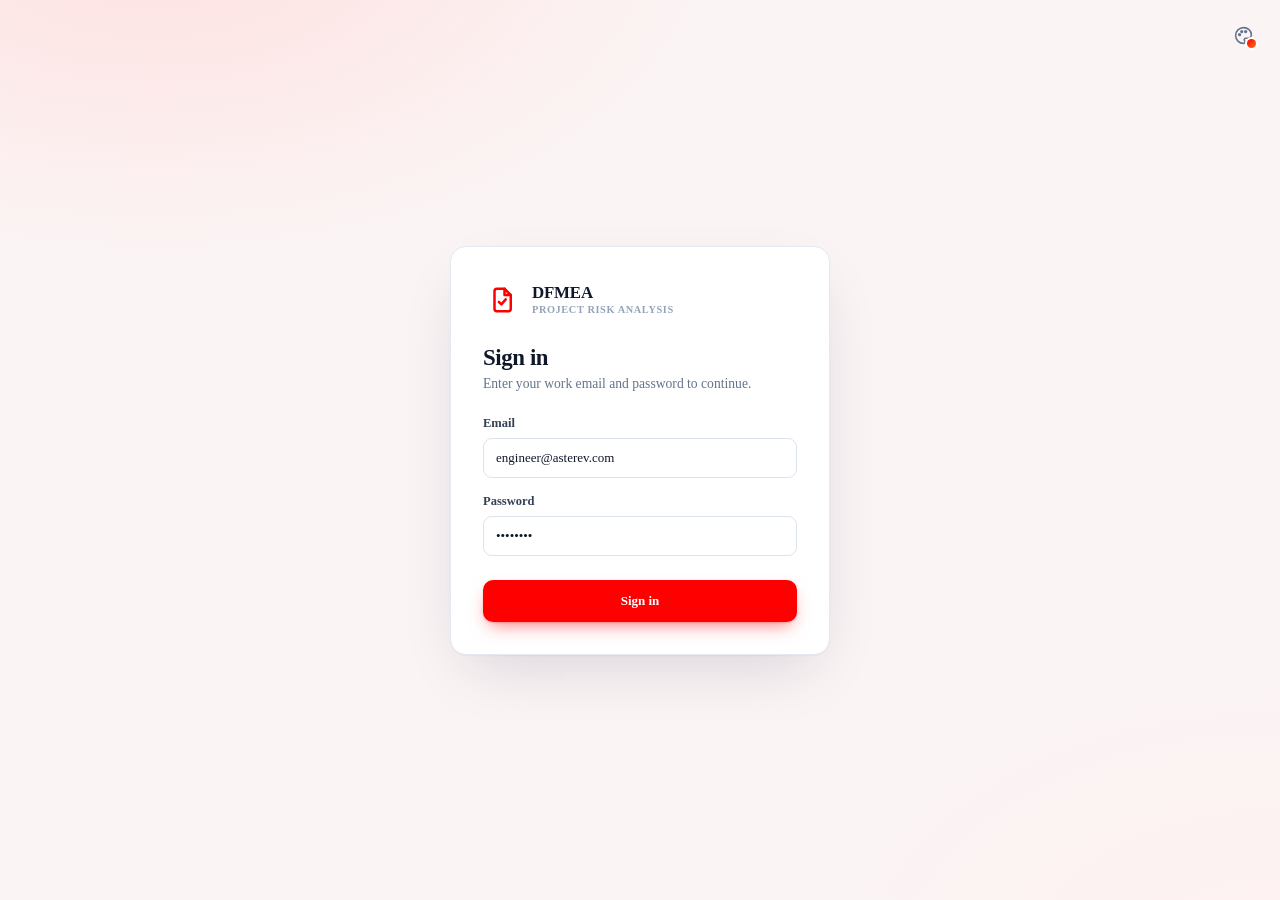
==== commit 96d478ff: "Add tree-collapse.js script to index.html and update path data retrieval in it1_app.js for improved " ====
--- a/docs/index.html
+++ b/docs/index.html
@@ -250,10 +250,14 @@
 </div><div class="modalbackdrop" id="treeBackdrop"></div>
 <div class="qtip" id="qTooltip"></div>
 
+<script src="js/custom-select.js"></script>
+<script src="js/dfmea-slices.js"></script>
+<script src="js/dfmea-slice.js"></script>
 <script src="js/page-setup.js"></script>
 
 <script src="js/worksheet-ui.js"></script>
 <script src="js/it1_app.js"></script>
+<script src="js/tree-collapse.js"></script>
 <script src="js/req-defaults.js"></script>
 <script src="js/req-docs.js"></script>
 <script src="js/references.js"></script>
--- a/docs/css/style.css
+++ b/docs/css/style.css
@@ -1,6 +1,6 @@
 
-:root{--p25:color-mix(in srgb,var(--p50) 45%,#fff);--p50:#EEF2FF;--p100:#E0E7FF;--p200:#C7D2FE;--p300:#A5B4FC;--p400:#818CF8;--p500:#6366F1;--p600:#4F46E5;--p700:#4338CA;--p800:#3730A3;
- --p500-rgb:99 102 241;--p600-rgb:79 70 229;--p700-rgb:67 56 202;--p-alt:#8B5CF6;--bg:#F4F6FB}
+:root{--p25:color-mix(in srgb,var(--p50) 45%,#fff);--p50:#FFF1F1;--p100:#FFE0E0;--p200:#FFC2C2;--p300:#FF9999;--p400:#FF6666;--p500:#FF3333;--p600:#FF0000;--p700:#D90000;--p800:#B30000;
+ --p500-rgb:255 51 51;--p600-rgb:255 0 0;--p700-rgb:217 0 0;--p-alt:#F97316;--bg:#FBF4F4}
 *{box-sizing:border-box;margin:0;padding:0}
 /* Form controls don't inherit the page font on their own -- without this
    every <button> falls back to the OS system font instead of the page font. */
@@ -222,7 +222,7 @@
 }
 
 /* ---------- CONTENT ---------- */
-.content{padding:14px 22px 28px}
+.content{padding:12px}
 .kpis{display:grid;grid-template-columns:repeat(8,1fr);gap:10px;margin-bottom:14px}
 .kp{background:#fff;border:1px solid #E4EAF2;border-radius:10px;padding:9px 12px}
 .kpt{font-size:9px;font-weight:700;color:#7A8AA0;text-transform:uppercase;display:flex;
@@ -744,7 +744,7 @@
 .lvlchip b{font-family:Cambria,"Cambria Math",Georgia,"Times New Roman",serif;margin-left:3px}
 .lvlchip:hover{background:#F8FAFC}
 .lvlchip.on{background:var(--p50);border-color:var(--p200);color:var(--p700)}
-.dupflag{background:#EEF2FF;color:var(--p700);font-weight:700;font-size:9.5px;letter-spacing:.3px;padding:2px 6px;border-radius:5px}
+.dupflag{background:var(--p50);color:var(--p700);font-weight:700;font-size:9.5px;letter-spacing:.3px;padding:2px 6px;border-radius:5px}
 .tbdflag{background:#FEE2E2;color:#DC2626;font-weight:700;font-size:9.5px;letter-spacing:.3px;
  padding:2px 6px;border-radius:5px}
 tr.hide,tr.pg-hide{display:none}
@@ -907,9 +907,9 @@
 .nd-step.on{display:block}
 .nd-step.nd-step-mid{max-width:860px}
 .nd-step.nd-step-wide{max-width:none}
-.nd-card{background:#fff;border:1px solid #E4EAF2;border-radius:14px;padding:28px 30px 24px;
+.nd-card{background:#fff;border:1px solid #E4EAF2;border-radius:14px;padding:18px 24px 16px;
  box-shadow:0 1px 2px rgba(15,23,42,.04),0 12px 32px -16px rgba(15,23,42,.14)}
-.nd-field{margin-bottom:18px}
+.nd-field{margin-bottom:12px}
 .nd-field[hidden]{display:none}
 .nd-field label{display:block;font-size:11.5px;font-weight:600;color:#334155;margin-bottom:7px}
 /* background-color, never the background shorthand: the shorthand would
@@ -925,7 +925,7 @@
 .nd-field input.err,.nd-field textarea.err{border-color:#FCA5A5;background-color:#FEF2F2}
 .nd-err-msg{display:none;color:#B91C1C;font-size:10.5px;margin-top:6px;font-weight:600}
 .nd-field.has-err .nd-err-msg{display:block}
-.nd-actions{display:flex;align-items:center;gap:10px;margin-top:24px;padding-top:20px;border-top:1px solid #F1F5F9}
+.nd-actions{display:flex;align-items:center;gap:10px;margin-top:14px;padding-top:12px;border-top:1px solid #F1F5F9}
 .nd-btn{display:inline-flex;align-items:center;justify-content:center;gap:6px;height:38px;padding:0 18px;
  border-radius:9px;font-size:12.5px;font-weight:600;cursor:pointer;border:1px solid #DCE3EC;background:#fff;
  color:#334155;white-space:nowrap;box-shadow:0 1px 2px rgba(15,23,42,.04);
@@ -1046,11 +1046,11 @@
 .theme-btn:hover{color:var(--p700)}
 .theme-dot{position:absolute;right:4px;bottom:4px;width:9px;height:9px;border-radius:50%;
  background:linear-gradient(135deg,var(--p600),var(--p-alt));box-shadow:0 0 0 2px #fff}
-.theme-menu{position:absolute;right:0;top:calc(100% + 8px);width:232px;padding:12px;background:#fff;
+.theme-menu{position:absolute;right:0;top:calc(100% + 8px);width:300px;padding:12px;background:#fff;
  border:1px solid #E4EAF2;border-radius:12px;box-shadow:0 18px 40px rgba(15,23,42,.18)}
 .theme-menu[hidden]{display:none}
 .theme-title{font-size:10px;font-weight:700;letter-spacing:.8px;text-transform:uppercase;color:#64748B;margin-bottom:9px}
-.theme-grid{display:grid;grid-template-columns:repeat(2,1fr);gap:6px}
+.theme-grid{display:grid;grid-template-columns:repeat(3,1fr);gap:6px}
 .theme-swatch{display:flex;align-items:center;gap:8px;padding:7px 9px;border:1px solid #E4EAF2;border-radius:9px;
  background:#fff;font-size:11.5px;font-weight:600;color:#334155;cursor:pointer;text-align:left;
  transition:border-color .15s ease,background-color .15s ease}
@@ -1165,10 +1165,58 @@
 /* a specification with all its Excel columns: scrolls sideways, columns keep a readable width */
 .spec-scroll{overflow-x:auto}
 .spec-wide{width:100%;table-layout:auto}
-.spec-wide th,.spec-wide td{min-width:170px;vertical-align:top}
+.spec-wide th,.spec-wide td{min-width:140px;vertical-align:top}
 .spec-wide th.spec-cat-cell,.spec-wide td.spec-cat-cell{min-width:120px}
 .spec-wide th.spec-ai-cell,.spec-wide td.spec-ai-cell{min-width:84px;width:84px}
 .spec-wide th{white-space:normal}
 .spec-notes{width:100%;table-layout:auto}
 .spec-notes td:first-child{width:220px;font-weight:600;color:#0F172A}
 .spec-notes td a{color:var(--p700);overflow-wrap:anywhere}
+
+/* anything you can click shows the pointer hand, even when it also has a hover tip */
+a[data-tip],button[data-tip],tr[data-tip],.ai-link,.ai-sum,.ai-toggle,.theme-btn,.nav,.subnav,.tab,.project-link{cursor:pointer}
+
+/* ---------- custom dropdowns (js/custom-select.js) ---------- */
+.csel{vertical-align:middle;max-width:100%}
+.csel.csel-block{display:block;width:100%}
+.csel-btn{min-height:34px;font-size:12px;line-height:1.3;gap:8px}
+.csel-btn:focus-visible{outline:2px solid var(--p300);outline-offset:1px}
+.csel-btn.is-placeholder .csel-label{color:#64748B}
+.csel-arrow{margin-left:auto}
+.csel-list{max-width:calc(100vw - 24px);overscroll-behavior:contain;-webkit-overflow-scrolling:touch}
+.csel-opt{white-space:normal;overflow-wrap:anywhere;line-height:1.35;font-size:12px}
+.csel-opt.active{background:var(--p50)}
+.csel-opt.sel.active{background:var(--p100)}
+.nd-field .csel-btn,.login-field .csel-btn{min-height:42px;padding:10px 12px;font-size:13px;border-radius:9px;border-color:#DCE3EC}
+.nd-field .csel-btn:hover{border-color:#C3CEDC}
+.tt-bar .csel,.dw-tbar .csel{max-width:240px}
+.tt-bar .csel-btn,.dw-tbar .csel-btn{height:34px;min-height:0;padding:0 11px;font-size:11.5px;border-radius:8px;border-color:#E2E8F0}
+.tt-foot .csel-btn{height:28px;min-height:0;padding:0 9px;font-size:11px;border-radius:7px;border-color:#E2E8F0}
+.tt-foot .csel-list .csel-opt{font-size:11px}
+@media (max-width:640px){.tt-bar .csel,.dw-tbar .csel{max-width:none;flex:1 1 140px}}
+
+/* tables scroll inside their own box, so paging and filters stay in view on any screen */
+.tt-scroll,.spec-scroll{max-height:max(220px,calc(100vh - 340px));overflow:auto}
+.tt-scroll thead th,.spec-scroll thead th{position:sticky;top:0;z-index:3}
+.twrap{max-height:max(240px,calc(100vh - 380px))}
+/* the AI summary column stays put at the right edge while the rest scrolls sideways */
+.spec-wide th.spec-ai-cell,.spec-wide td.spec-ai-cell{position:sticky;right:0;z-index:2;background:#fff;box-shadow:-1px 0 0 #EEF2F7}
+.spec-wide thead th.spec-ai-cell{background:#F8FAFC;z-index:4}
+.spec-wide tbody tr:hover td.spec-ai-cell{background:#FAFBFF}
+.spec-wide th.spec-ref-cell,.spec-wide td.spec-ref-cell{min-width:150px}
+.tt-size{white-space:nowrap}
+.spec-none{color:#94A3B8}
+
+/* tighter vertical rhythm, so a page uses the screen instead of leaving gaps */
+.top{padding-top:8px;padding-bottom:8px}
+.ttl{margin-top:1px}
+.content{padding:12px}
+.seclab{margin:10px 0 6px}
+.seclab:first-child{margin-top:0}
+.tt-scroll,.spec-scroll{max-height:max(200px,calc(100vh - 335px))}
+.twrap{max-height:max(240px,calc(100vh - 330px))}
+.tt-bar{padding:8px 14px}
+.tt-foot{padding:6px 14px}
+/* two tables on one page share the screen */
+body.two-tables .tt-scroll,body.two-tables .spec-scroll{max-height:max(150px,calc(50vh - 170px))}
+body.two-tables #reqSpecs .spec-scroll{max-height:60vh}
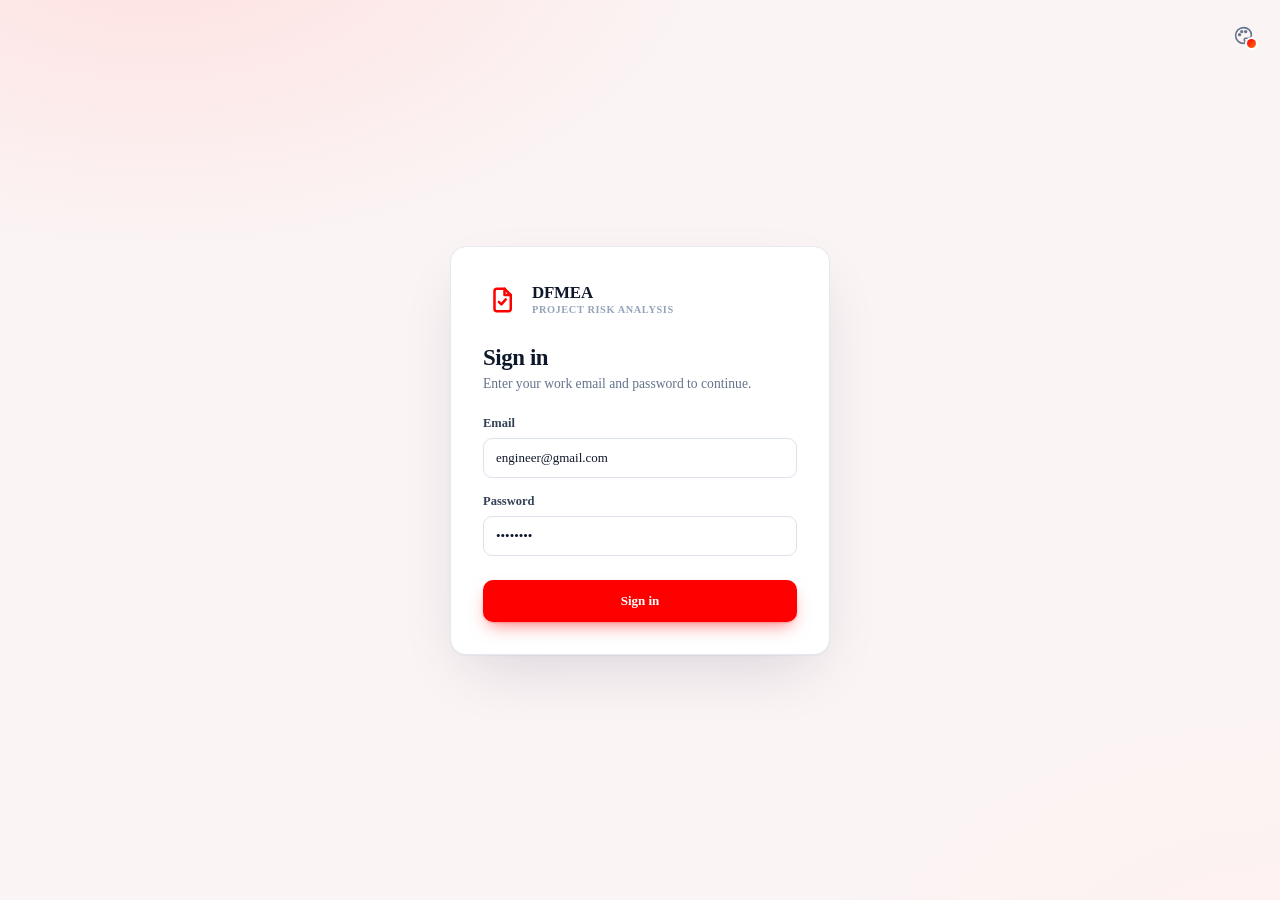
==== commit 5b24a76b: "Add visibility control for tree diagram in index and worksheet views" ====
--- a/docs/index.html
+++ b/docs/index.html
@@ -1,4 +1,4 @@
-<!doctype html><html><head><meta charset="utf-8"><script src="js/theme.js"></script>
+<!doctype html><html><head><meta charset="utf-8"><script src="js/theme.js"></script><style id="cxHold">#treeZoom{visibility:hidden}</style><script>window.addEventListener("load",function(){var h=document.getElementById("cxHold");if(h)h.remove();});</script>
 <script>
 // Auth guard: this dashboard is only reachable once logged in (see
 // login.html). Runs synchronously, before anything else, so a logged-out
@@ -31,7 +31,7 @@
         <span class="stat">DFMEA</span></div>
     </div>
     <div class="srch"><svg class="ic" width="15" height="15" viewBox="0 0 24 24" fill="none" stroke="currentColor" stroke-width="1.7" stroke-linecap="round" stroke-linejoin="round"><circle cx="11" cy="11" r="7"/><path d="M21 21l-4-4"/></svg><span>Search failure modes, causes, controls</span></div>
-    <div class="btn acc" data-tip="Export this document as PDF, Excel or a PPAP submission pack."><svg class="ic" width="15" height="15" viewBox="0 0 24 24" fill="none" stroke="currentColor" stroke-width="1.7" stroke-linecap="round" stroke-linejoin="round"><path d="M21 15v4a2 2 0 0 1-2 2H5a2 2 0 0 1-2-2v-4"/><path d="M7 10l5 5 5-5M12 15V3"/></svg> Export <svg class="ic" width="13" height="13" viewBox="0 0 24 24" fill="none" stroke="currentColor" stroke-width="1.7" stroke-linecap="round" stroke-linejoin="round"><path d="M6 9l6 6 6-6"/></svg></div>
+    <div class="btn acc" data-tip="Download this document as PDF, Excel or a PPAP submission pack."><svg class="ic" width="15" height="15" viewBox="0 0 24 24" fill="none" stroke="currentColor" stroke-width="1.7" stroke-linecap="round" stroke-linejoin="round"><path d="M21 15v4a2 2 0 0 1-2 2H5a2 2 0 0 1-2-2v-4"/><path d="M7 10l5 5 5-5M12 15V3"/></svg> Download <svg class="ic" width="13" height="13" viewBox="0 0 24 24" fill="none" stroke="currentColor" stroke-width="1.7" stroke-linecap="round" stroke-linejoin="round"><path d="M6 9l6 6 6-6"/></svg></div>
     <div class="btn" data-tip="Share this document with someone else on the team."><svg class="ic" width="15" height="15" viewBox="0 0 24 24" fill="none" stroke="currentColor" stroke-width="1.7" stroke-linecap="round" stroke-linejoin="round"><circle cx="18" cy="5" r="3"/><circle cx="6" cy="12" r="3"/><circle cx="18" cy="19" r="3"/><path d="M8.6 13.5l6.8 4M15.4 6.5l-6.8 4"/></svg> Share</div>
   </div>
   <div class="tabs"><div class="tab " data-tip="A summary view of this DFMEA document.">Overview</div><div class="tab on" data-tip="The current view: the failure chain, the cause tree and the full worksheet for this function.">Risk Analysis</div><div class="tab " data-tip="How this failure mode connects to others in the product.">Failure Network</div><div class="tab " data-tip="Prevention and detection controls, and the tests that verify them.">Controls &amp; Verification</div><div class="tab " data-tip="Recommended actions raised against this document, with owners and dates.">Actions</div><div class="tab " data-tip="Every past revision of this document and what changed.">Revision History</div></div>
@@ -51,7 +51,7 @@
           <button type="button" class="xp ghost" id="treeUndoBtn" disabled data-tip="Undo the last cause you added or linked."><svg class="ic" width="13" height="13" viewBox="0 0 24 24" fill="none" stroke="currentColor" stroke-width="1.7" stroke-linecap="round" stroke-linejoin="round"><path d="M3 7v6h6M3 13a9 9 0 1 0 3-6.7L3 9"/></svg> Undo</button>
           <button type="button" class="xp ghost" id="treeSnapshotBtn" data-tip="Save the current diagram as a reference point, so you can compare later changes against it."><svg class="ic" width="13" height="13" viewBox="0 0 24 24" fill="none" stroke="currentColor" stroke-width="1.7" stroke-linecap="round" stroke-linejoin="round"><circle cx="12" cy="13" r="7"/><path d="M9 3h6l1.5 3h-9z"/><circle cx="12" cy="13" r="2.5"/></svg> Snapshot</button>
           <button type="button" class="xp ghost" id="treeCompareBtn" disabled data-tip="Highlight every cause added since your last snapshot."><svg class="ic" width="13" height="13" viewBox="0 0 24 24" fill="none" stroke="currentColor" stroke-width="1.7" stroke-linecap="round" stroke-linejoin="round"><path d="M9 3v18M15 3v18M4 8h5M15 8h5M4 16h5M15 16h5"/></svg> Compare</button>
-          <div class="xp ghost" data-tip="Download this diagram as a standalone SVG file."><svg class="ic" width="13" height="13" viewBox="0 0 24 24" fill="none" stroke="currentColor" stroke-width="1.7" stroke-linecap="round" stroke-linejoin="round"><path d="M21 15v4a2 2 0 0 1-2 2H5a2 2 0 0 1-2-2v-4"/><path d="M7 10l5 5 5-5M12 15V3"/></svg> Export SVG</div><div class="xp acc2" id="treeOpenBtn" data-tip="Open the full diagram, large and zoomable."><svg class="ic" width="13" height="13" viewBox="0 0 24 24" fill="none" stroke="currentColor" stroke-width="1.9" stroke-linecap="round" stroke-linejoin="round"><path d="M15 3h6v6M9 21H3v-6M21 3l-7 7M3 21l7-7"/></svg> Open full view</div></div>
+          <div class="xp ghost" data-tip="Download this diagram as a standalone SVG file."><svg class="ic" width="13" height="13" viewBox="0 0 24 24" fill="none" stroke="currentColor" stroke-width="1.7" stroke-linecap="round" stroke-linejoin="round"><path d="M21 15v4a2 2 0 0 1-2 2H5a2 2 0 0 1-2-2v-4"/><path d="M7 10l5 5 5-5M12 15V3"/></svg> Download SVG</div><div class="xp acc2" id="treeOpenBtn" data-tip="Open the full diagram, large and zoomable."><svg class="ic" width="13" height="13" viewBox="0 0 24 24" fill="none" stroke="currentColor" stroke-width="1.9" stroke-linecap="round" stroke-linejoin="round"><path d="M15 3h6v6M9 21H3v-6M21 3l-7 7M3 21l7-7"/></svg> Open full view</div></div>
       </div>
       <div class="risk-context" role="group" aria-label="Function and failure summary">
         <div class="risk-field"><span>Function</span><strong id="summaryFunction">Crimp Contact Resistance</strong></div>
@@ -190,13 +190,13 @@
           </select>
         </label>
         <div class="expdd" id="wsExportDD">
-          <button type="button" class="fl" id="wsExportBtn" data-tip="Export this worksheet.">
+          <button type="button" class="fl" id="wsExportBtn" data-tip="Download this worksheet.">
             <svg class="ic" width="14" height="14" viewBox="0 0 24 24" fill="none" stroke="currentColor" stroke-width="1.7" stroke-linecap="round" stroke-linejoin="round"><path d="M12 3v12m0 0l-4-4m4 4l4-4M4 19h16"/></svg>
-            Export
+            Download
           </button>
           <div class="expmenu" id="wsExportMenu" hidden>
-            <button type="button" id="wsExportCsv">Export as CSV (filtered rows)</button>
-            <button type="button" id="wsExportXlsx">Export as Excel workbook</button>
+            <button type="button" id="wsExportCsv">Download as CSV (filtered rows)</button>
+            <button type="button" id="wsExportXlsx">Download as Excel workbook</button>
           </div>
         </div>
       </div>
@@ -258,6 +258,8 @@
 <script src="js/worksheet-ui.js"></script>
 <script src="js/it1_app.js"></script>
 <script src="js/tree-collapse.js"></script>
+<script src="js/tree-colors.js"></script>
+<script src="js/tree-tools.js"></script>
 <script src="js/req-defaults.js"></script>
 <script src="js/req-docs.js"></script>
 <script src="js/references.js"></script>
--- a/docs/css/style.css
+++ b/docs/css/style.css
@@ -1168,7 +1168,7 @@
 .spec-wide th,.spec-wide td{min-width:140px;vertical-align:top}
 .spec-wide th.spec-cat-cell,.spec-wide td.spec-cat-cell{min-width:120px}
 .spec-wide th.spec-ai-cell,.spec-wide td.spec-ai-cell{min-width:84px;width:84px}
-.spec-wide th{white-space:normal}
+.spec-wide th{white-space:nowrap}
 .spec-notes{width:100%;table-layout:auto}
 .spec-notes td:first-child{width:220px;font-weight:600;color:#0F172A}
 .spec-notes td a{color:var(--p700);overflow-wrap:anywhere}
@@ -1219,4 +1219,23 @@
 .tt-foot{padding:6px 14px}
 /* two tables on one page share the screen */
 body.two-tables .tt-scroll,body.two-tables .spec-scroll{max-height:max(150px,calc(50vh - 170px))}
-body.two-tables #reqSpecs .spec-scroll{max-height:60vh}
+body.two-tables #reqSpecs .spec-scroll{max-height:70vh}
+/* one tighter spacing scale used everywhere: 8px between blocks, 6-10px inside bars and cells */
+.top{padding-top:6px;padding-bottom:6px;padding-left:16px}
+.sa-head{padding-top:6px;padding-bottom:6px;padding-left:16px}
+.content{padding:8px}
+.seclab{margin:8px 0 6px}
+.risk-context{margin:8px 12px 0}
+.risk-field{padding:7px 10px}
+.pad{padding:10px 12px}
+.data-table th{padding:8px 12px}
+.data-table td{padding:9px 12px}
+.spec-table th{padding:7px 10px}
+.spec-table td{padding:8px 10px}
+.tt-bar{padding:6px 10px;gap:6px}
+.tt-foot{padding:5px 10px}
+.tt-search{height:30px}
+.tt-bar .csel-btn,.dw-tbar .csel-btn{height:30px}
+.pagesize{white-space:nowrap;flex:none}
+.pagesize .csel,.pagesize .csel-btn{flex:none;white-space:nowrap}
+.tbar .fl{white-space:nowrap}
